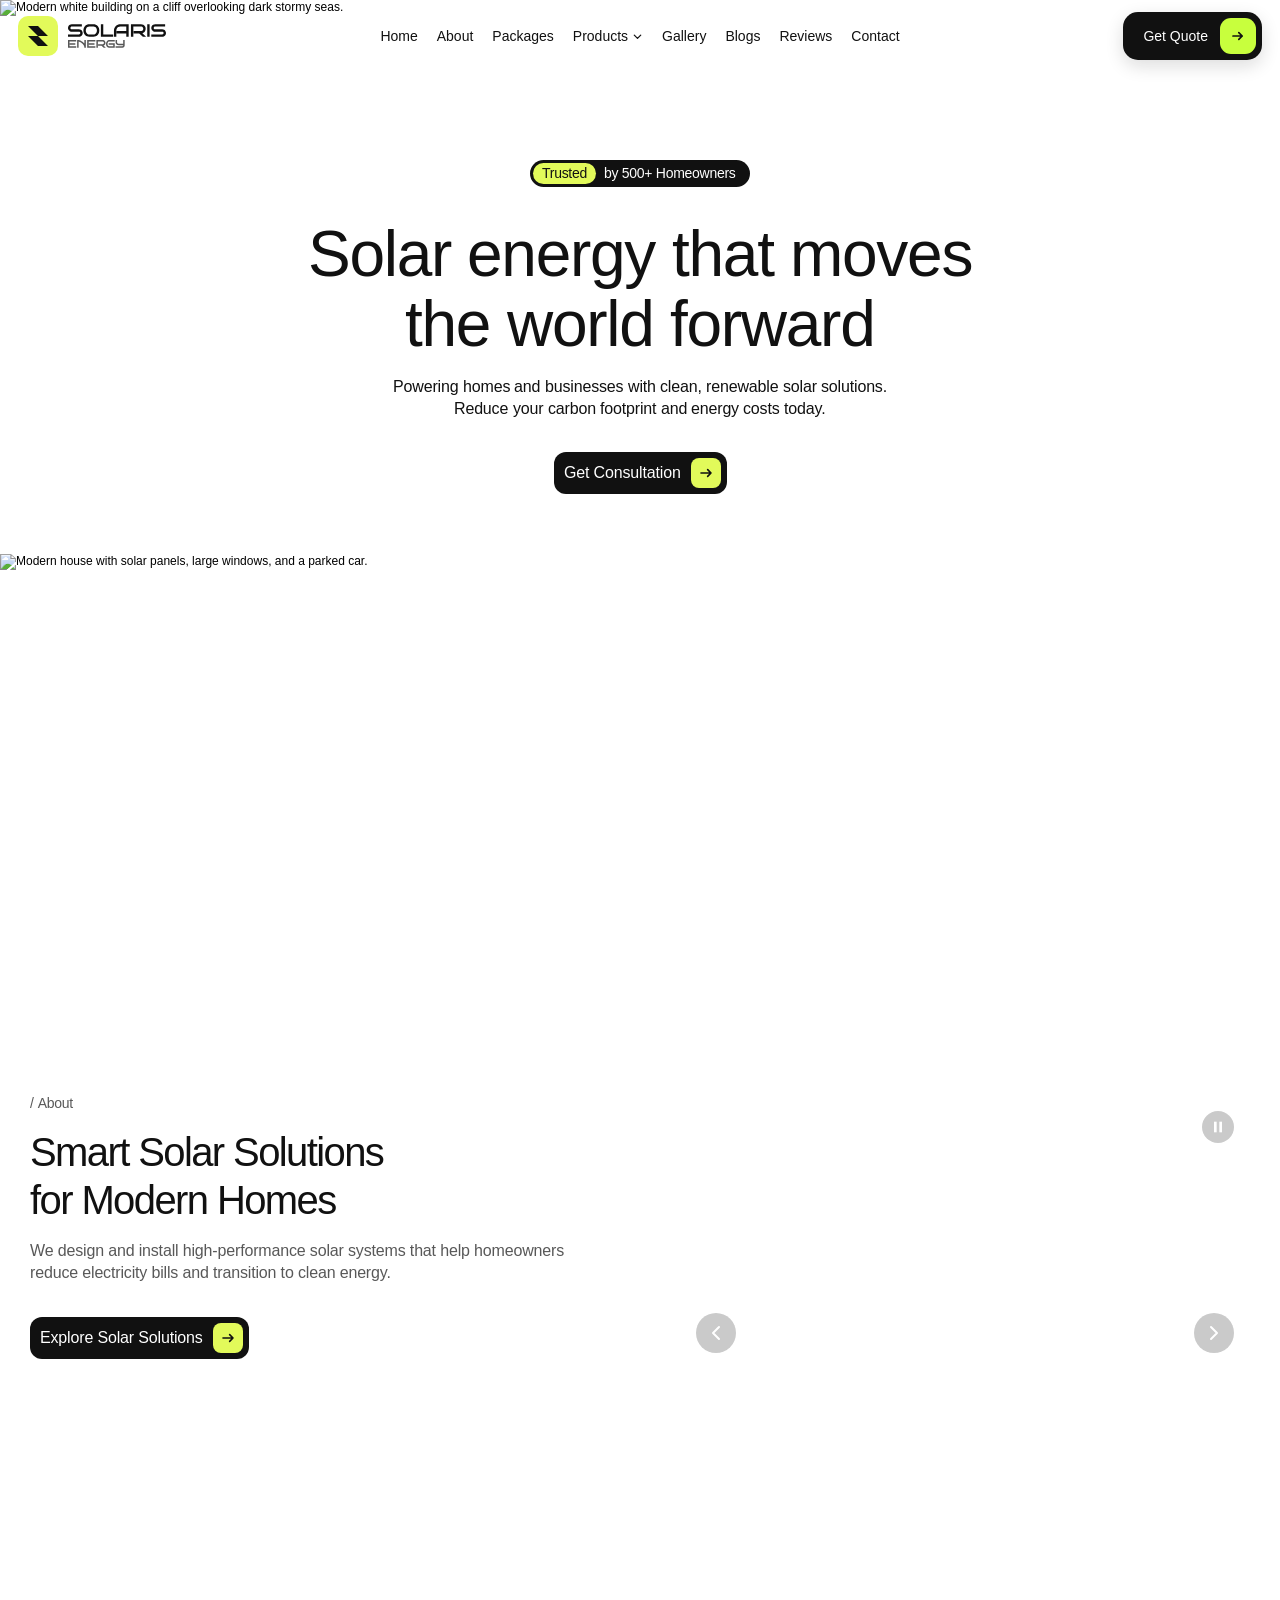
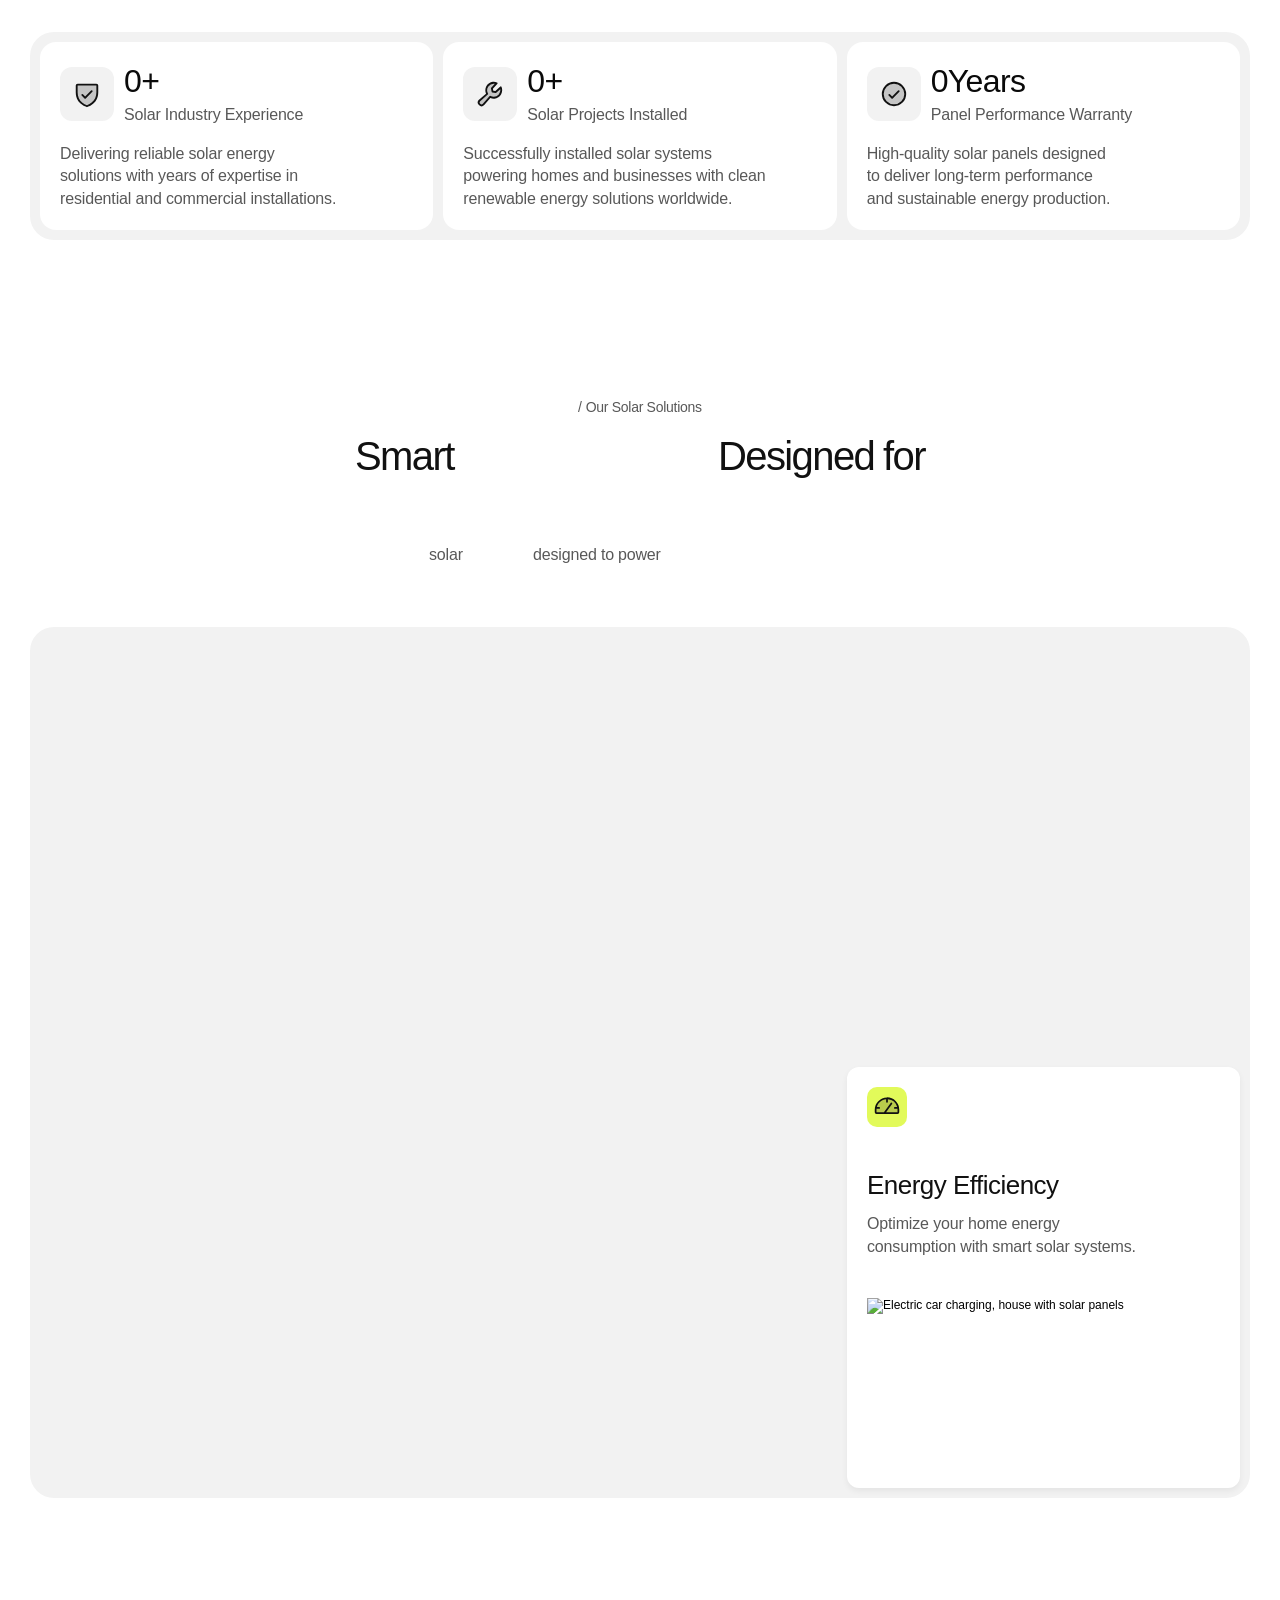
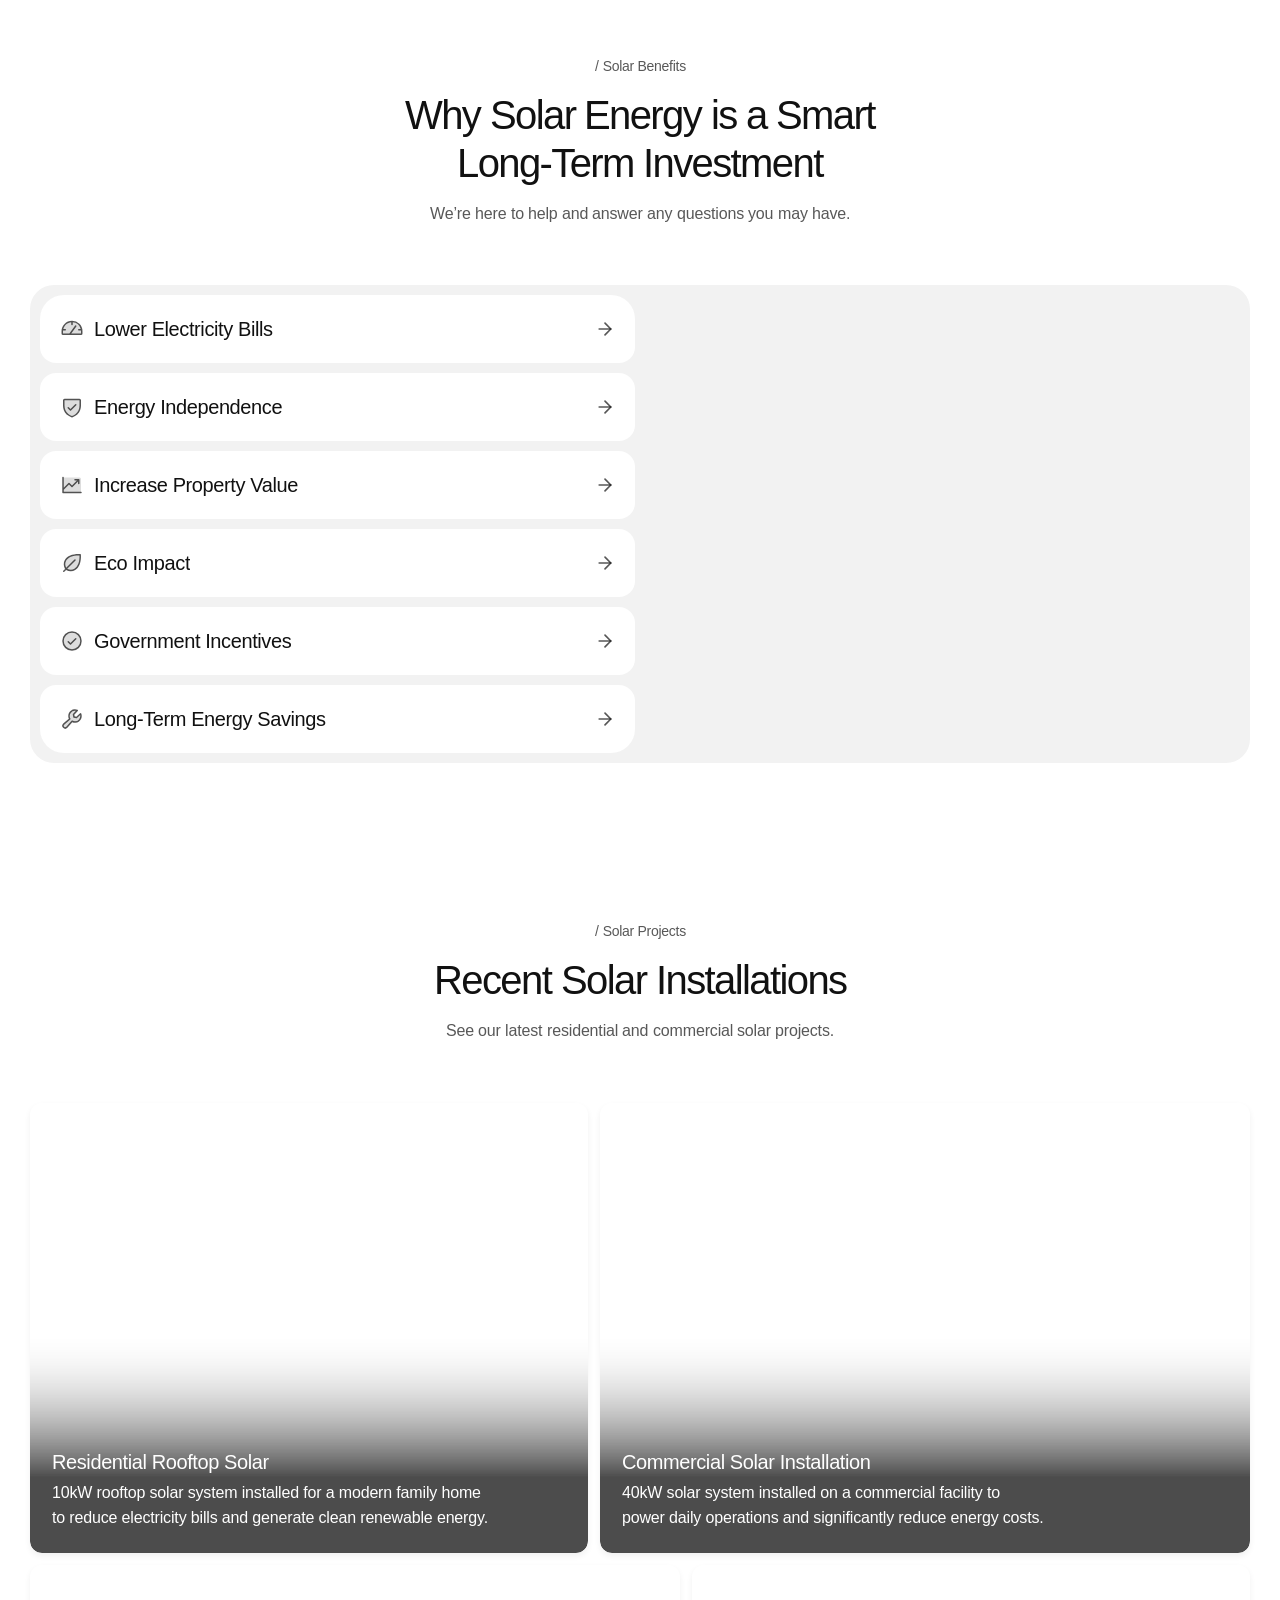
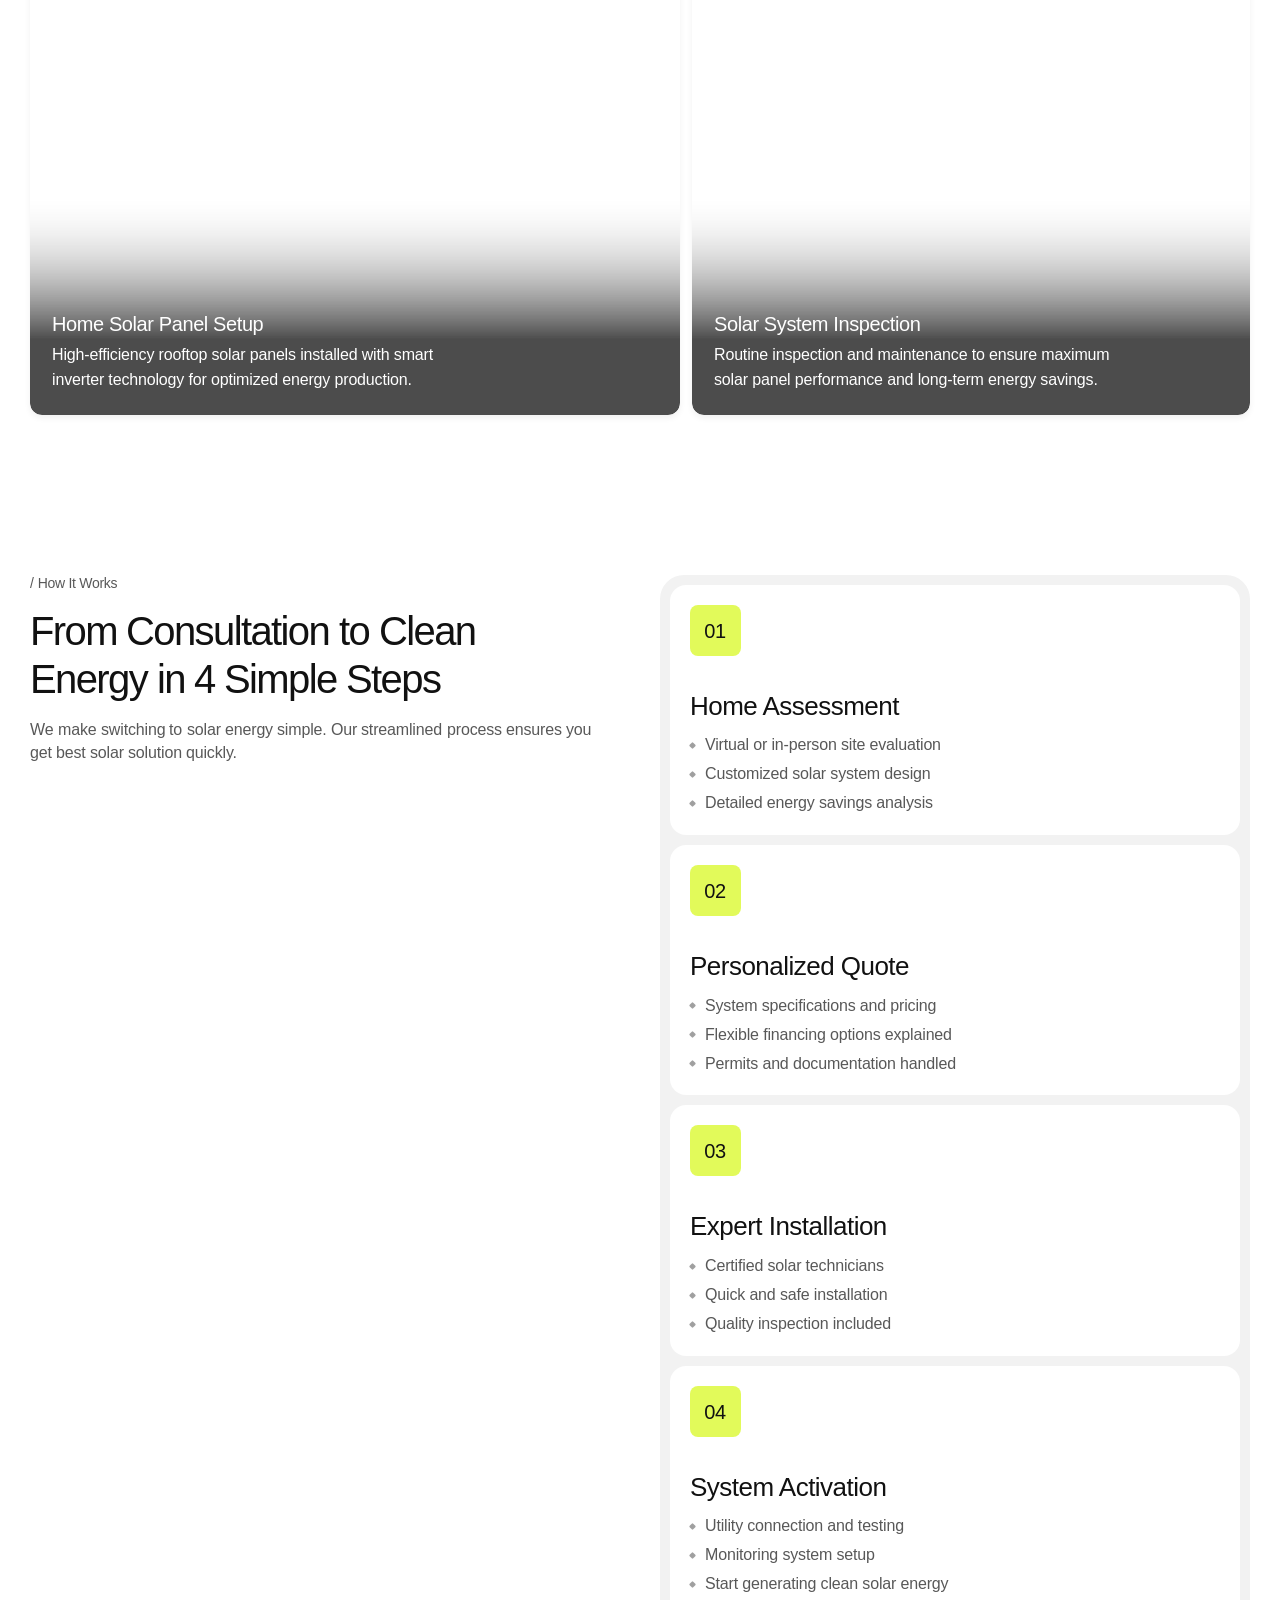
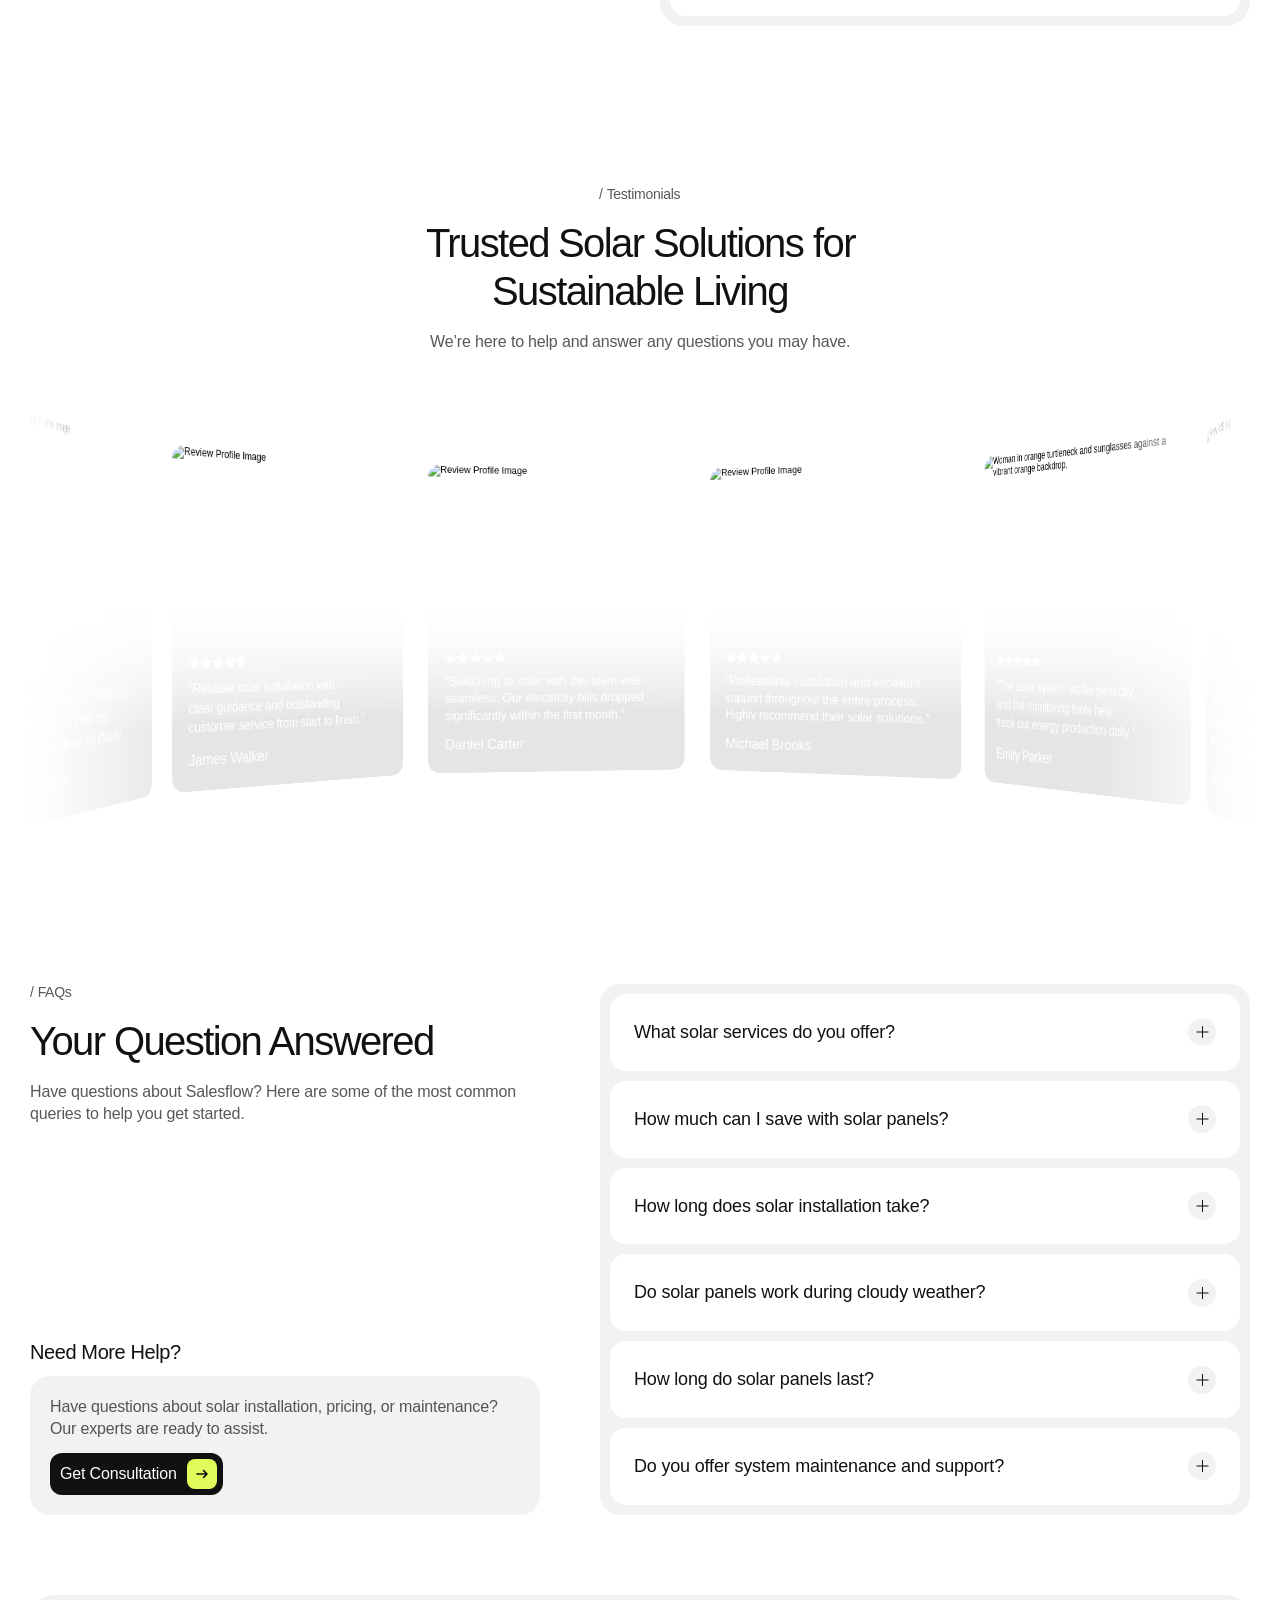
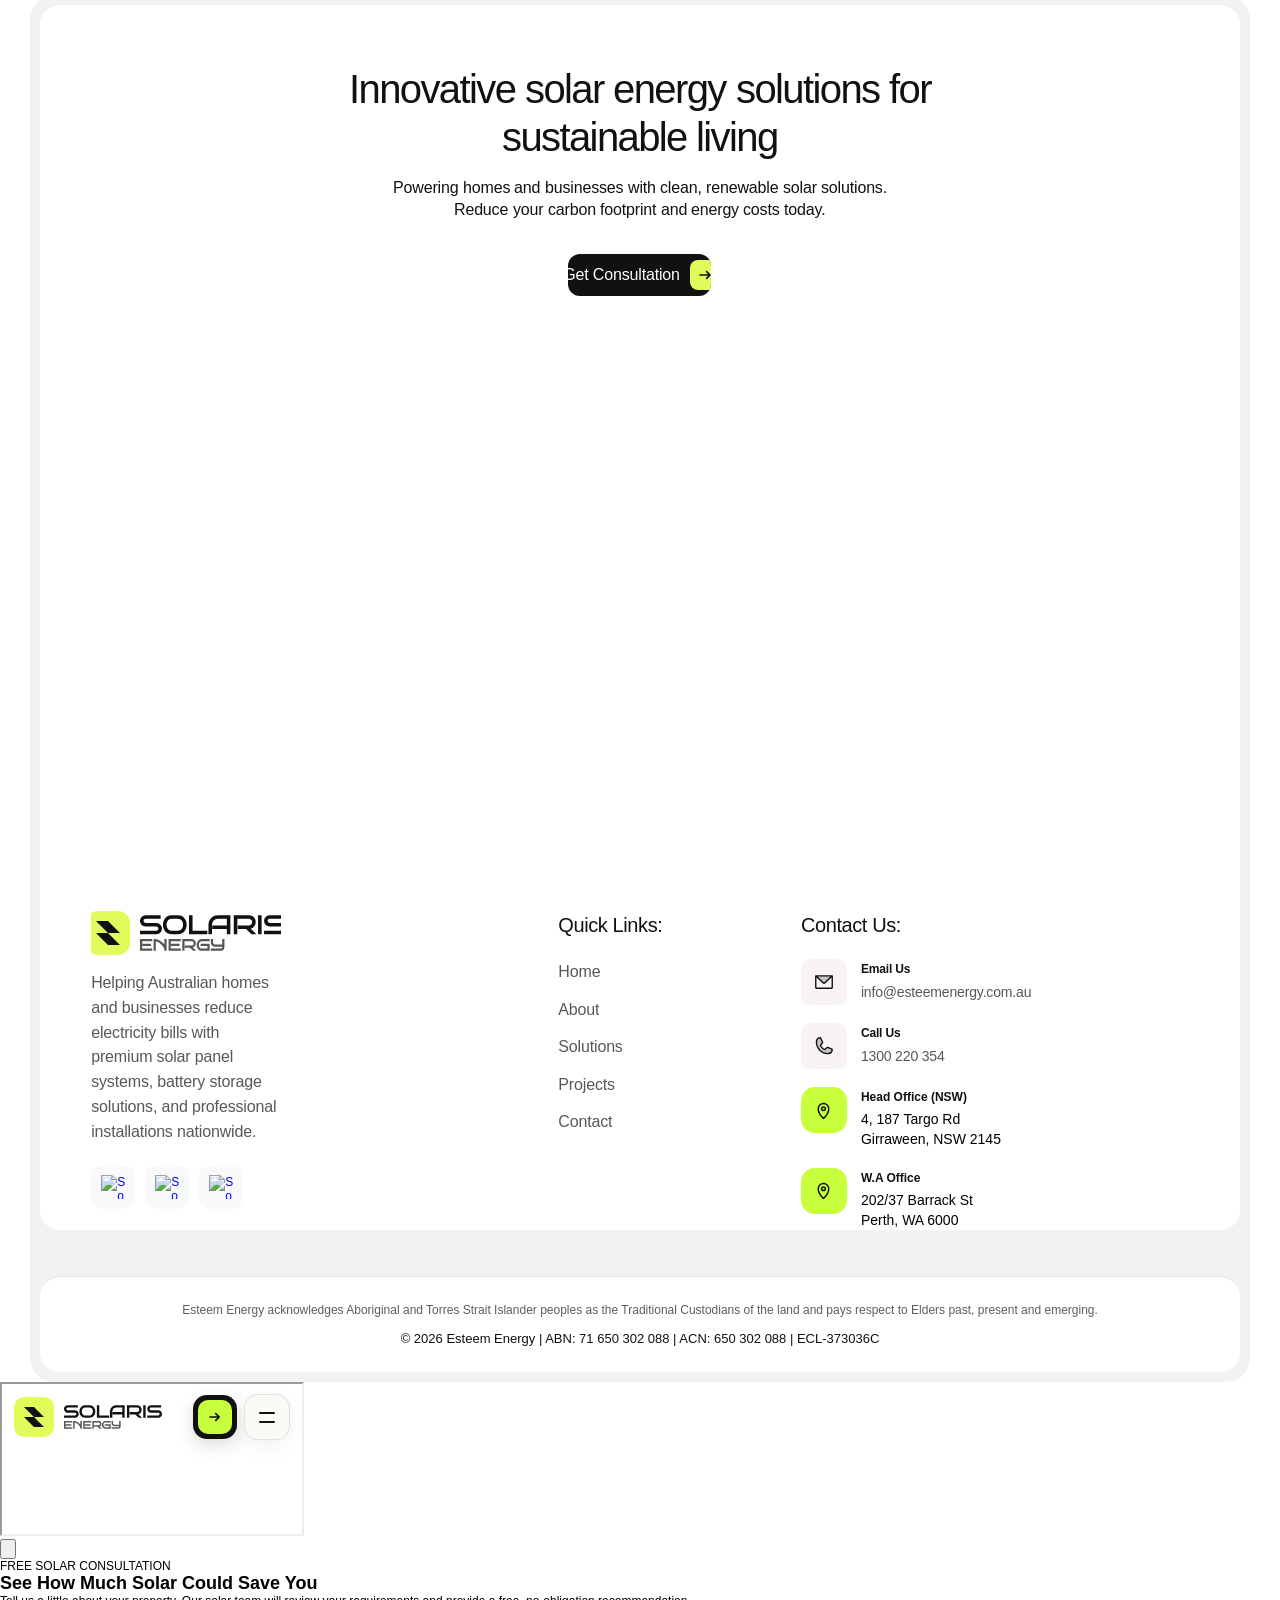
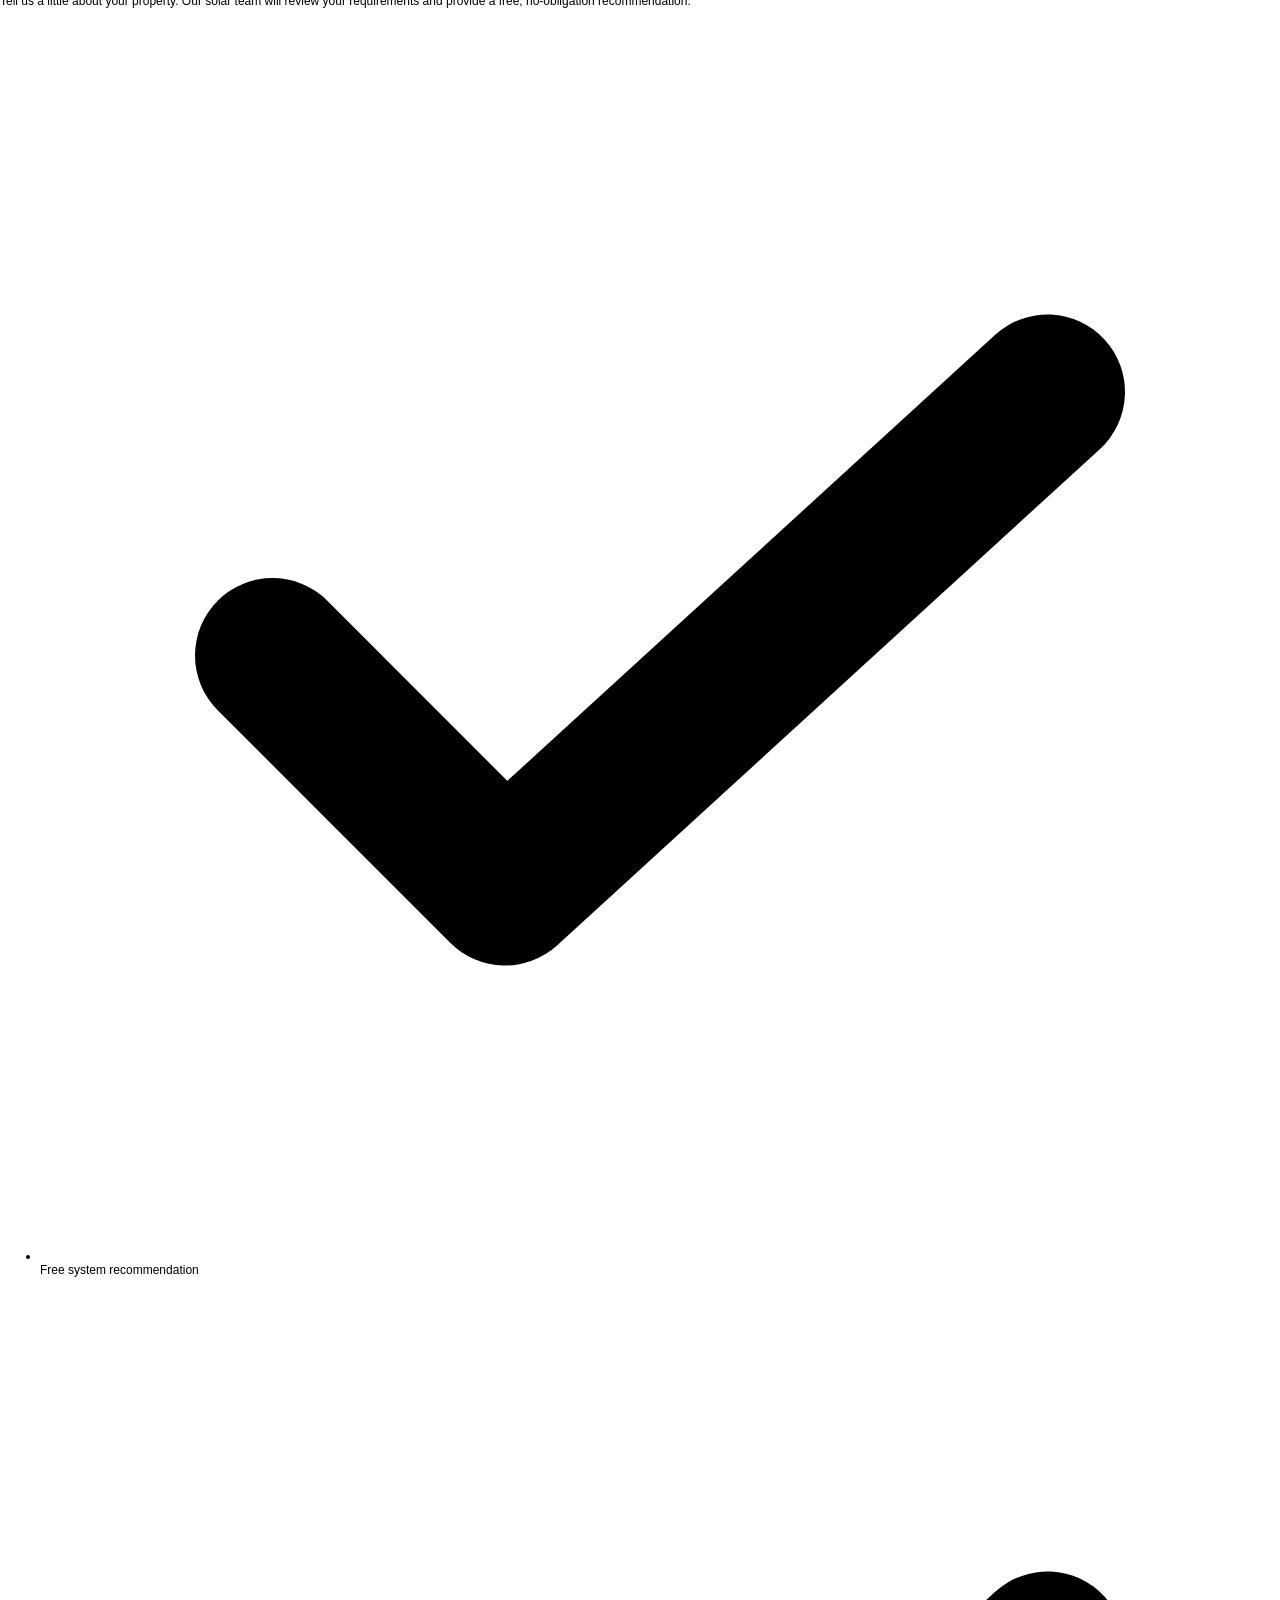
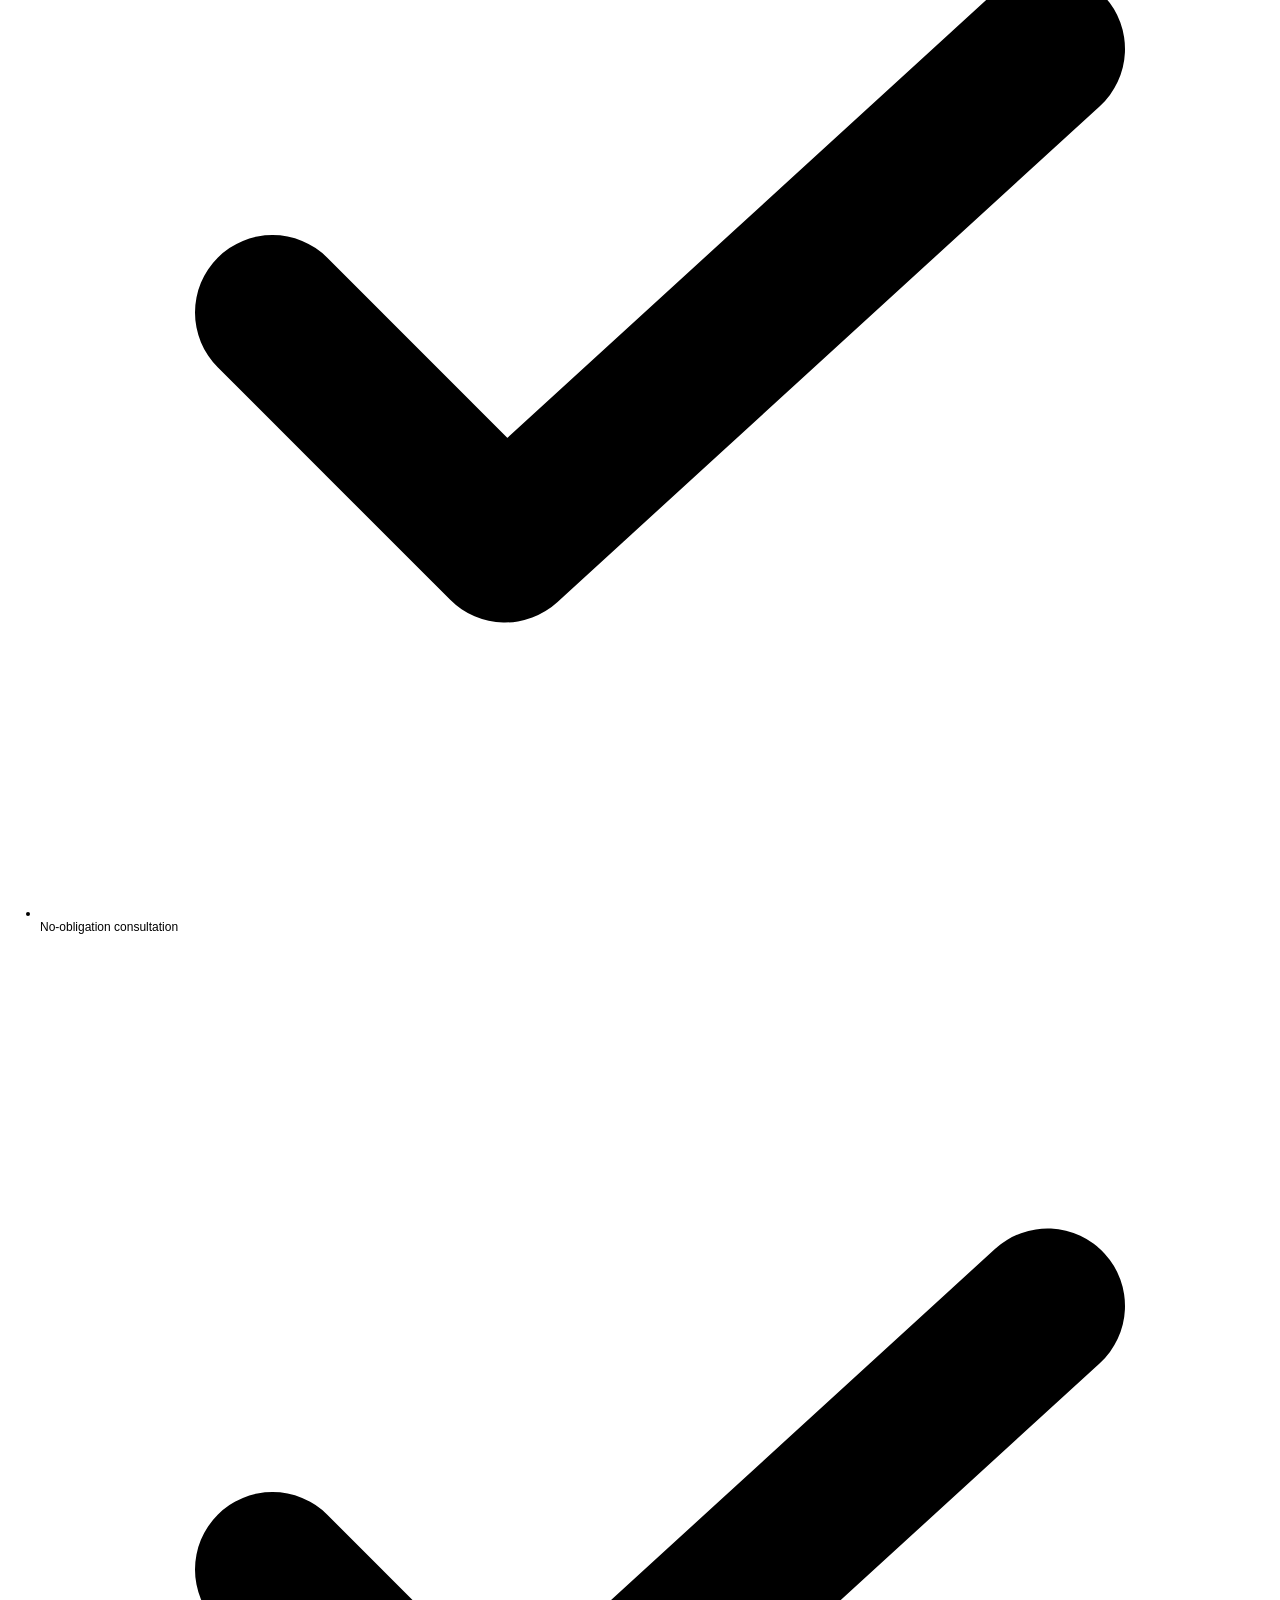
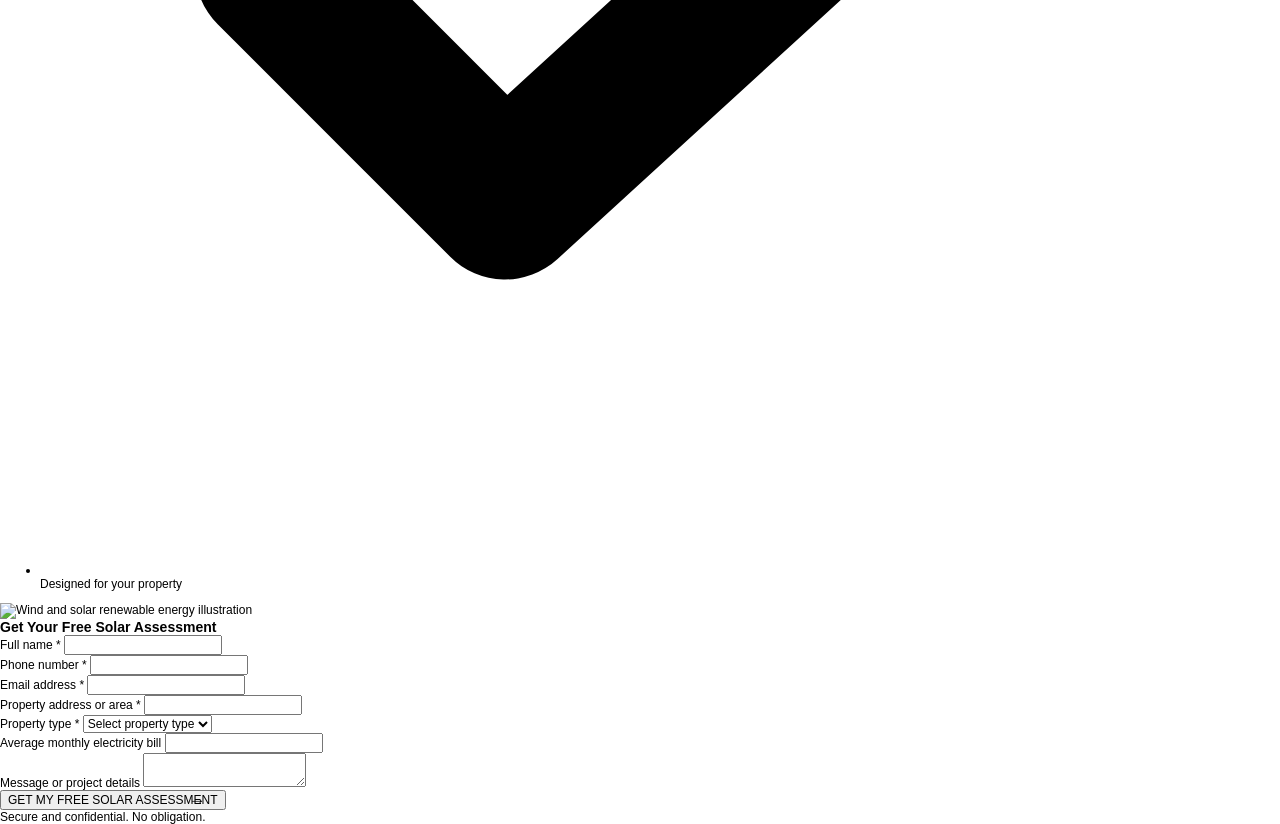
==== index.html @ 0a141a99 "Improve responsive header footer and CTA styles" ====
<!DOCTYPE html>
<!-- saved from url=(0038)https://solaris-energy.framer.website/ -->
<html lang="en" data-redirect-timezone="1" dir="ltr" class="lenis lenis-autoToggle" style=""><head><meta http-equiv="Content-Type" content="text/html; charset=UTF-8">
	
	
	
	<script>try{if(localStorage.get("__framer_force_showing_editorbar_since")){const n=document.createElement("link");n.rel = "modulepreload";n.href="https://framer.com/edit/init.mjs";document.head.appendChild(n)}}catch(e){}</script>
	<!-- Start of headStart -->
    
    <!-- End of headStart -->
	<meta name="viewport" content="width=device-width">
	<meta name="generator" content="Framer 27b79d7">
	<title>Solaris Energy - Smart Solar Solutions for Homes</title>
    <meta name="description" content="Power your home with clean solar energy. Solaris Energy provides efficient solar installation, smart monitoring, and long-term energy savings.">
    <meta name="framer-search-index" content="https://framerusercontent.com/sites/1wGLiqdHAIHLNS51d9J0lY/searchIndex-DKEvsbUwccrr.json">
    <meta name="framer-search-index-fallback" content="https://framerusercontent.com/sites/1wGLiqdHAIHLNS51d9J0lY/searchIndex-Cos8FxIQ3IKm.json">
    <link href="https://framerusercontent.com/images/dnB3SztiRDk16iA2qYzq8kPCSE.png" rel="icon" media="(prefers-color-scheme: light)">
    <link href="https://framerusercontent.com/images/dnB3SztiRDk16iA2qYzq8kPCSE.png" rel="icon" media="(prefers-color-scheme: dark)">
    <link rel="apple-touch-icon" href="https://framerusercontent.com/images/dnB3SztiRDk16iA2qYzq8kPCSE.png">
    <!-- Open Graph / Facebook -->
    <meta property="og:type" content="website">
    <meta property="og:title" content="Solaris Energy - Smart Solar Solutions for Homes">
    <meta property="og:description" content="Power your home with clean solar energy. Solaris Energy provides efficient solar installation, smart monitoring, and long-term energy savings.">
    <meta property="og:image" content="https://framerusercontent.com/images/jZYxDkLpjHZOD4AhpV7sb5mqKoU.png">
    <!-- Twitter -->
    <meta name="twitter:card" content="summary_large_image">
    <meta name="twitter:title" content="Solaris Energy - Smart Solar Solutions for Homes">
    <meta name="twitter:description" content="Power your home with clean solar energy. Solaris Energy provides efficient solar installation, smart monitoring, and long-term energy savings.">
    <meta name="twitter:image" content="https://framerusercontent.com/images/jZYxDkLpjHZOD4AhpV7sb5mqKoU.png">
	
	<style data-framer-font-css="">@font-face { font-family: "Geist"; src: url("https://fonts.gstatic.com/s/geist/v4/gyBhhwUxId8gMGYQMKR3pzfaWI_RruM4mJPby1QNtA.woff2"); font-display: swap; font-style: normal; font-weight: 500 }
@font-face { font-family: "Geist"; src: url("https://fonts.gstatic.com/s/geist/v4/gyBhhwUxId8gMGYQMKR3pzfaWI_Re-Q4mJPby1QNtA.woff2"); font-display: swap; font-style: normal; font-weight: 700 }
@font-face { font-family: "Instrument Sans"; src: url("https://fonts.gstatic.com/s/instrumentsans/v4/pximypc9vsFDm051Uf6KVwgkfoSxQ0GsQv8ToedPibnr-yp2JGEJOH9npSTF-QfwmS0v3_7Y.woff2"); font-display: swap; font-style: normal; font-weight: 400 }
@font-face { font-family: "Instrument Sans"; src: url("https://fonts.gstatic.com/s/instrumentsans/v4/pximypc9vsFDm051Uf6KVwgkfoSxQ0GsQv8ToedPibnr-yp2JGEJOH9npSQi_gfwmS0v3_7Y.woff2"); font-display: swap; font-style: normal; font-weight: 700 }
@font-face { font-family: "Instrument Sans"; src: url("https://fonts.gstatic.com/s/instrumentsans/v4/pxigypc9vsFDm051Uf6KVwgkfoSbSnNPooZAN0lInHGpCWNE27lgU-XJojENugixkywN2u7YUwU.woff2"); font-display: swap; font-style: italic; font-weight: 700 }
@font-face { font-family: "Instrument Sans"; src: url("https://fonts.gstatic.com/s/instrumentsans/v4/pxigypc9vsFDm051Uf6KVwgkfoSbSnNPooZAN0lInHGpCWNE27lgU-XJojENuu-2kywN2u7YUwU.woff2"); font-display: swap; font-style: italic; font-weight: 400 }
@font-face { font-family: "Host Grotesk"; src: url("https://fonts.gstatic.com/s/hostgrotesk/v5/co3UmWBnlCJ3U42vbbfdwMjzqHAXOdFzqU5PuefOzhOp-j94InI.woff2"); font-display: swap; font-style: normal; font-weight: 400 }
@font-face { font-family: "Host Grotesk"; src: url("https://fonts.gstatic.com/s/hostgrotesk/v5/co3UmWBnlCJ3U42vbbfdwMjzqHAXOdFzqU5PuQDJzhOp-j94InI.woff2"); font-display: swap; font-style: normal; font-weight: 700 }
@font-face { font-family: "Host Grotesk"; src: url("https://fonts.gstatic.com/s/hostgrotesk/v5/co3SmWBnlCJ3U42vbbfdwMjZoULo4bgYM-BIrC-NwVKj-x19MnL2jg.woff2"); font-display: swap; font-style: italic; font-weight: 700 }
@font-face { font-family: "Host Grotesk"; src: url("https://fonts.gstatic.com/s/hostgrotesk/v5/co3SmWBnlCJ3U42vbbfdwMjZoULo4bgYM-BIrC-NJlWj-x19MnL2jg.woff2"); font-display: swap; font-style: italic; font-weight: 400 }
@font-face { font-family: "Instrument Sans"; src: url("https://fonts.gstatic.com/s/instrumentsans/v4/pximypc9vsFDm051Uf6KVwgkfoSxQ0GsQv8ToedPibnr-yp2JGEJOH9npST3-QfwmS0v3_7Y.woff2"); font-display: swap; font-style: normal; font-weight: 500 }
@font-face { font-family: "Instrument Sans"; src: url("https://fonts.gstatic.com/s/instrumentsans/v4/pxigypc9vsFDm051Uf6KVwgkfoSbSnNPooZAN0lInHGpCWNE27lgU-XJojENut22kywN2u7YUwU.woff2"); font-display: swap; font-style: italic; font-weight: 500 }
@font-face { font-family: "Host Grotesk"; src: url("https://fonts.gstatic.com/s/hostgrotesk/v5/co3UmWBnlCJ3U42vbbfdwMjzqHAXOdFzqU5PudXOzhOp-j94InI.woff2"); font-display: swap; font-style: normal; font-weight: 500 }
@font-face { font-family: "Host Grotesk"; src: url("https://fonts.gstatic.com/s/hostgrotesk/v5/co3SmWBnlCJ3U42vbbfdwMjZoULo4bgYM-BIrC-NFFWj-x19MnL2jg.woff2"); font-display: swap; font-style: italic; font-weight: 500 }
@font-face { font-family: "Inter"; src: url("https://framerusercontent.com/assets/5vvr9Vy74if2I6bQbJvbw7SY1pQ.woff2"); font-display: swap; font-style: normal; font-weight: 400; unicode-range: U+0460-052F, U+1C80-1C88, U+20B4, U+2DE0-2DFF, U+A640-A69F, U+FE2E-FE2F }
@font-face { font-family: "Inter"; src: url("https://framerusercontent.com/assets/EOr0mi4hNtlgWNn9if640EZzXCo.woff2"); font-display: swap; font-style: normal; font-weight: 400; unicode-range: U+0301, U+0400-045F, U+0490-0491, U+04B0-04B1, U+2116 }
@font-face { font-family: "Inter"; src: url("https://framerusercontent.com/assets/Y9k9QrlZAqio88Klkmbd8VoMQc.woff2"); font-display: swap; font-style: normal; font-weight: 400; unicode-range: U+1F00-1FFF }
@font-face { font-family: "Inter"; src: url("https://framerusercontent.com/assets/OYrD2tBIBPvoJXiIHnLoOXnY9M.woff2"); font-display: swap; font-style: normal; font-weight: 400; unicode-range: U+0370-03FF }
@font-face { font-family: "Inter"; src: url("https://framerusercontent.com/assets/JeYwfuaPfZHQhEG8U5gtPDZ7WQ.woff2"); font-display: swap; font-style: normal; font-weight: 400; unicode-range: U+0100-024F, U+0259, U+1E00-1EFF, U+2020, U+20A0-20AB, U+20AD-20CF, U+2113, U+2C60-2C7F, U+A720-A7FF }
@font-face { font-family: "Inter"; src: url("https://framerusercontent.com/assets/GrgcKwrN6d3Uz8EwcLHZxwEfC4.woff2"); font-display: swap; font-style: normal; font-weight: 400; unicode-range: U+0000-00FF, U+0131, U+0152-0153, U+02BB-02BC, U+02C6, U+02DA, U+02DC, U+2000-206F, U+2070, U+2074-207E, U+2080-208E, U+20AC, U+2122, U+2191, U+2193, U+2212, U+2215, U+FEFF, U+FFFD }
@font-face { font-family: "Inter"; src: url("https://framerusercontent.com/assets/b6Y37FthZeALduNqHicBT6FutY.woff2"); font-display: swap; font-style: normal; font-weight: 400; unicode-range: U+0102-0103, U+0110-0111, U+0128-0129, U+0168-0169, U+01A0-01A1, U+01AF-01B0, U+1EA0-1EF9, U+20AB }
@font-face { font-family: "Inter"; src: url("https://framerusercontent.com/assets/5A3Ce6C9YYmCjpQx9M4inSaKU.woff2"); font-display: swap; font-style: normal; font-weight: 500; unicode-range: U+0460-052F, U+1C80-1C88, U+20B4, U+2DE0-2DFF, U+A640-A69F, U+FE2E-FE2F }
@font-face { font-family: "Inter"; src: url("https://framerusercontent.com/assets/Qx95Xyt0Ka3SGhinnbXIGpEIyP4.woff2"); font-display: swap; font-style: normal; font-weight: 500; unicode-range: U+0301, U+0400-045F, U+0490-0491, U+04B0-04B1, U+2116 }
@font-face { font-family: "Inter"; src: url("https://framerusercontent.com/assets/6mJuEAguuIuMog10gGvH5d3cl8.woff2"); font-display: swap; font-style: normal; font-weight: 500; unicode-range: U+1F00-1FFF }
@font-face { font-family: "Inter"; src: url("https://framerusercontent.com/assets/xYYWaj7wCU5zSQH0eXvSaS19wo.woff2"); font-display: swap; font-style: normal; font-weight: 500; unicode-range: U+0370-03FF }
@font-face { font-family: "Inter"; src: url("https://framerusercontent.com/assets/otTaNuNpVK4RbdlT7zDDdKvQBA.woff2"); font-display: swap; font-style: normal; font-weight: 500; unicode-range: U+0100-024F, U+0259, U+1E00-1EFF, U+2020, U+20A0-20AB, U+20AD-20CF, U+2113, U+2C60-2C7F, U+A720-A7FF }
@font-face { font-family: "Inter"; src: url("https://framerusercontent.com/assets/UjlFhCnUjxhNfep4oYBPqnEssyo.woff2"); font-display: swap; font-style: normal; font-weight: 500; unicode-range: U+0000-00FF, U+0131, U+0152-0153, U+02BB-02BC, U+02C6, U+02DA, U+02DC, U+2000-206F, U+2070, U+2074-207E, U+2080-208E, U+20AC, U+2122, U+2191, U+2193, U+2212, U+2215, U+FEFF, U+FFFD }
@font-face { font-family: "Inter"; src: url("https://framerusercontent.com/assets/DolVirEGb34pEXEp8t8FQBSK4.woff2"); font-display: swap; font-style: normal; font-weight: 500; unicode-range: U+0102-0103, U+0110-0111, U+0128-0129, U+0168-0169, U+01A0-01A1, U+01AF-01B0, U+1EA0-1EF9, U+20AB }
@font-face { font-family: "Inter"; src: url("https://framerusercontent.com/assets/mkY5Sgyq51ik0AMrSBwhm9DJg.woff2"); font-style: normal; font-weight: 900; unicode-range: U+0460-052F, U+1C80-1C88, U+20B4, U+2DE0-2DFF, U+A640-A69F, U+FE2E-FE2F }
@font-face { font-family: "Inter"; src: url("https://framerusercontent.com/assets/X5hj6qzcHUYv7h1390c8Rhm6550.woff2"); font-style: normal; font-weight: 900; unicode-range: U+0301, U+0400-045F, U+0490-0491, U+04B0-04B1, U+2116 }
@font-face { font-family: "Inter"; src: url("https://framerusercontent.com/assets/gQhNpS3tN86g8RcVKYUUaKt2oMQ.woff2"); font-style: normal; font-weight: 900; unicode-range: U+1F00-1FFF }
@font-face { font-family: "Inter"; src: url("https://framerusercontent.com/assets/cugnVhSraaRyANCaUtI5FV17wk.woff2"); font-style: normal; font-weight: 900; unicode-range: U+0370-03FF }
@font-face { font-family: "Inter"; src: url("https://framerusercontent.com/assets/5HcVoGak8k5agFJSaKa4floXVu0.woff2"); font-style: normal; font-weight: 900; unicode-range: U+0100-024F, U+0259, U+1E00-1EFF, U+2020, U+20A0-20AB, U+20AD-20CF, U+2113, U+2C60-2C7F, U+A720-A7FF }
@font-face { font-family: "Inter"; src: url("https://framerusercontent.com/assets/rZ5DdENNqIdFTIyQQiP5isO7M.woff2"); font-style: normal; font-weight: 900; unicode-range: U+0000-00FF, U+0131, U+0152-0153, U+02BB-02BC, U+02C6, U+02DA, U+02DC, U+2000-206F, U+2070, U+2074-207E, U+2080-208E, U+20AC, U+2122, U+2191, U+2193, U+2212, U+2215, U+FEFF, U+FFFD }
@font-face { font-family: "Inter"; src: url("https://framerusercontent.com/assets/P2Bw01CtL0b9wqygO0sSVogWbo.woff2"); font-style: normal; font-weight: 900; unicode-range: U+0102-0103, U+0110-0111, U+0128-0129, U+0168-0169, U+01A0-01A1, U+01AF-01B0, U+1EA0-1EF9, U+20AB }
@font-face { font-family: "Inter"; src: url("https://framerusercontent.com/assets/05KsVHGDmqXSBXM4yRZ65P8i0s.woff2"); font-style: italic; font-weight: 900; unicode-range: U+0460-052F, U+1C80-1C88, U+20B4, U+2DE0-2DFF, U+A640-A69F, U+FE2E-FE2F }
@font-face { font-family: "Inter"; src: url("https://framerusercontent.com/assets/ky8ovPukK4dJ1Pxq74qGhOqCYI.woff2"); font-style: italic; font-weight: 900; unicode-range: U+0301, U+0400-045F, U+0490-0491, U+04B0-04B1, U+2116 }
@font-face { font-family: "Inter"; src: url("https://framerusercontent.com/assets/vvNSqIj42qeQ2bvCRBIWKHscrc.woff2"); font-style: italic; font-weight: 900; unicode-range: U+1F00-1FFF }
@font-face { font-family: "Inter"; src: url("https://framerusercontent.com/assets/3ZmXbBKToJifDV9gwcifVd1tEY.woff2"); font-style: italic; font-weight: 900; unicode-range: U+0370-03FF }
@font-face { font-family: "Inter"; src: url("https://framerusercontent.com/assets/FNfhX3dt4ChuLJq2PwdlxHO7PU.woff2"); font-style: italic; font-weight: 900; unicode-range: U+0100-024F, U+0259, U+1E00-1EFF, U+2020, U+20A0-20AB, U+20AD-20CF, U+2113, U+2C60-2C7F, U+A720-A7FF }
@font-face { font-family: "Inter"; src: url("https://framerusercontent.com/assets/gcnfba68tfm7qAyrWRCf9r34jg.woff2"); font-style: italic; font-weight: 900; unicode-range: U+0000-00FF, U+0131, U+0152-0153, U+02BB-02BC, U+02C6, U+02DA, U+02DC, U+2000-206F, U+2070, U+2074-207E, U+2080-208E, U+20AC, U+2122, U+2191, U+2193, U+2212, U+2215, U+FEFF, U+FFFD }
@font-face { font-family: "Inter"; src: url("https://framerusercontent.com/assets/efTfQcBJ53kM2pB1hezSZ3RDUFs.woff2"); font-style: italic; font-weight: 900; unicode-range: U+0102-0103, U+0110-0111, U+0128-0129, U+0168-0169, U+01A0-01A1, U+01AF-01B0, U+1EA0-1EF9, U+20AB }
@font-face { font-family: "Inter"; src: url("https://framerusercontent.com/assets/H89BbHkbHDzlxZzxi8uPzTsp90.woff2"); font-display: swap; font-style: italic; font-weight: 700; unicode-range: U+0460-052F, U+1C80-1C88, U+20B4, U+2DE0-2DFF, U+A640-A69F, U+FE2E-FE2F }
@font-face { font-family: "Inter"; src: url("https://framerusercontent.com/assets/u6gJwDuwB143kpNK1T1MDKDWkMc.woff2"); font-display: swap; font-style: italic; font-weight: 700; unicode-range: U+0301, U+0400-045F, U+0490-0491, U+04B0-04B1, U+2116 }
@font-face { font-family: "Inter"; src: url("https://framerusercontent.com/assets/43sJ6MfOPh1LCJt46OvyDuSbA6o.woff2"); font-display: swap; font-style: italic; font-weight: 700; unicode-range: U+1F00-1FFF }
@font-face { font-family: "Inter"; src: url("https://framerusercontent.com/assets/wccHG0r4gBDAIRhfHiOlq6oEkqw.woff2"); font-display: swap; font-style: italic; font-weight: 700; unicode-range: U+0370-03FF }
@font-face { font-family: "Inter"; src: url("https://framerusercontent.com/assets/WZ367JPwf9bRW6LdTHN8rXgSjw.woff2"); font-display: swap; font-style: italic; font-weight: 700; unicode-range: U+0100-024F, U+0259, U+1E00-1EFF, U+2020, U+20A0-20AB, U+20AD-20CF, U+2113, U+2C60-2C7F, U+A720-A7FF }
@font-face { font-family: "Inter"; src: url("https://framerusercontent.com/assets/ia3uin3hQWqDrVloC1zEtYHWw.woff2"); font-display: swap; font-style: italic; font-weight: 700; unicode-range: U+0000-00FF, U+0131, U+0152-0153, U+02BB-02BC, U+02C6, U+02DA, U+02DC, U+2000-206F, U+2070, U+2074-207E, U+2080-208E, U+20AC, U+2122, U+2191, U+2193, U+2212, U+2215, U+FEFF, U+FFFD }
@font-face { font-family: "Inter"; src: url("https://framerusercontent.com/assets/2A4Xx7CngadFGlVV4xrO06OBHY.woff2"); font-display: swap; font-style: italic; font-weight: 700; unicode-range: U+0102-0103, U+0110-0111, U+0128-0129, U+0168-0169, U+01A0-01A1, U+01AF-01B0, U+1EA0-1EF9, U+20AB }
@font-face { font-family: "Geist Placeholder"; src: local("Arial"); ascent-override: 94.47%; descent-override: 27.73%; line-gap-override: 0.00%; size-adjust: 106.39% }
@font-face { font-family: "Instrument Sans Placeholder"; src: local("Arial"); ascent-override: 93.97%; descent-override: 24.22%; line-gap-override: 0.00%; size-adjust: 103.22% }
@font-face { font-family: "Host Grotesk Placeholder"; src: local("Arial"); ascent-override: 95.95%; descent-override: 29.78%; line-gap-override: 0.00%; size-adjust: 105.78% }
@font-face { font-family: "Inter Placeholder"; src: local("Arial"); ascent-override: 89.79%; descent-override: 22.36%; line-gap-override: 0.00%; size-adjust: 107.89% }</style>
	<link href="https://fonts.gstatic.com/" rel="preconnect" crossorigin="">
	<meta name="robots" content="max-image-preview:large"><link rel="canonical" href="./"><meta property="og:url" content="https://solaris-energy.framer.website/"><style data-framer-css-ssr-minified="" data-framer-components="framer-lib-cursors-host framer-yFX2h PropertyOverrides framer-Pzvvg framer-MQA7e framer-lib-combinedCSSRules framer-HUQfU framer-WMYoJ framer-QYMJl framer-WiXf4 framer-ZDQHO framer-09DGE framer-gxXnC framer-PaQi9 framer-mKEzU framer-SYorz framer-jhno7 framer-7CdDD framer-ANTah framer-ybsfO framer-ev7Cm framer-YnhV6 framer-slideshow-component framer-SqIAO framer-3KJtR framer-UEkM5 framer-DU3ku">html,body,#main{box-sizing:border-box;margin:0;padding:0}:root{-webkit-font-smoothing:antialiased;-moz-osx-font-smoothing:grayscale}*{box-sizing:border-box;-webkit-font-smoothing:inherit}h1,h2,h3,h4,h5,h6,p,figure{margin:0}body,input,textarea,select,button{font-family:sans-serif;font-size:12px}body{--token-cecf886f-35d1-4207-a045-acf7164ed7a9:#fff;--token-7a4abf4f-f022-4317-96d1-4d64f8c7d124:#111111b3;--token-c0720168-1e12-45f8-8c7d-25768cd24fa0:#111;--token-0e6acd2c-5e45-49bf-b389-5867ae26ee9e:#1116;--token-15d833e3-f4d9-4ee2-8e53-d70dcb341a0a:#e2fa5a;--token-9f66b2f3-1c22-4180-8d4d-ccbc037786e7:#f2f2f2;--token-6c42b447-86f0-4e17-8a28-8fb1077bb297:#1111111a;--token-2763ba69-37f4-466b-a886-944c5c11478c:#fff6}@supports (z-index:calc(infinity)){#__framer-badge-container{--infinity:infinity}}#__framer-badge-container{pointer-events:none;width:100%;z-index:calc(var(--infinity,2147480000));justify-content:flex-end;padding:20px;display:flex;position:fixed;bottom:0}@supports (background:-webkit-named-image(i)) and (not (grid-template-rows:subgrid)){body{--framer-will-change-override:transform}}@supports (background:-webkit-named-image(i)) and (not (position-area:top right)){body{--framer-will-change-filter-override:filter}}[data-framer-component-type=Text] div div span,[data-framer-component-type=Text] a div span,[data-framer-component-type=Text] span span span,[data-framer-component-type=Text] p span span,[data-framer-component-type=Text] h1 span span,[data-framer-component-type=Text] h2 span span,[data-framer-component-type=Text] h3 span span,[data-framer-component-type=Text] h4 span span,[data-framer-component-type=Text] h5 span span,[data-framer-component-type=Text] h6 span span,[data-framer-component-type=Text] a{font-family:var(--font-family);font-style:var(--font-style);font-weight:min(calc(var(--framer-font-weight-increase,0) + var(--font-weight,400)),900);color:var(--text-color);letter-spacing:var(--letter-spacing);font-size:var(--font-size);text-transform:var(--text-transform);--text-decoration:var(--framer-text-decoration-style,solid)var(--framer-text-decoration,none)var(--framer-text-decoration-color,currentcolor)var(--framer-text-decoration-thickness,auto);--text-decoration-skip-ink:var(--framer-text-decoration-skip-ink);--text-underline-offset:var(--framer-text-decoration-offset);line-height:var(--line-height);--font-family:var(--framer-font-family);--font-style:var(--framer-font-style);--font-weight:var(--framer-font-weight);--text-color:var(--framer-text-color);--letter-spacing:var(--framer-letter-spacing);--font-size:var(--framer-font-size);--text-transform:var(--framer-text-transform);--line-height:var(--framer-line-height)}@supports not (color:color(display-p3 1 1 1)){p.framer-text,div.framer-text,h1.framer-text,h2.framer-text,h3.framer-text,h4.framer-text,h5.framer-text,h6.framer-text,li.framer-text,ol.framer-text,ul.framer-text,span.framer-text:not([data-text-fill]){color:var(--framer-blockquote-text-color-rgb,var(--framer-blockquote-text-color,var(--framer-text-color-rgb,var(--framer-text-color,#000))));-webkit-text-stroke-color:var(--framer-text-stroke-color-rgb,var(--framer-text-stroke-color,initial))}mark.framer-text{background-color:var(--framer-blockquote-text-background-color-rgb,var(--framer-blockquote-text-background-color,var(--framer-text-background-color-rgb,var(--framer-text-background-color,initial))))}}@supports not (color:color(display-p3 1 1 1)){code.framer-text,code.framer-text span.framer-text:not([data-text-fill]){color:var(--framer-blockquote-text-color-rgb,var(--framer-blockquote-text-color,var(--framer-code-text-color-rgb,var(--framer-code-text-color,var(--framer-text-color-rgb,var(--framer-text-color,#000))))))}}@supports not (color:color(display-p3 1 1 1)){a.framer-text,span.framer-text[data-nested-link]{color:var(--framer-blockquote-text-color-rgb,var(--framer-blockquote-text-color,var(--framer-link-text-color-rgb,var(--framer-link-text-color,var(--framer-text-color-rgb,var(--framer-text-color,#000))))));background-color:var(--framer-link-text-background-color-rgb,var(--framer-link-text-background-color,initial));-webkit-text-decoration-color:var(--framer-link-text-decoration-color-rgb,var(--framer-link-text-decoration-color,var(--framer-text-decoration-color-rgb,var(--framer-text-decoration-color,currentcolor))));text-decoration-color:var(--framer-link-text-decoration-color-rgb,var(--framer-link-text-decoration-color,var(--framer-text-decoration-color-rgb,var(--framer-text-decoration-color,currentcolor))))}}@supports not (color:color(display-p3 1 1 1)){code.framer-text a.framer-text,code.framer-text a.framer-text span.framer-text:not([data-text-fill]),code.framer-text span.framer-text[data-nested-link],code.framer-text span.framer-text[data-nested-link] span.framer-text:not([data-text-fill]){color:var(--framer-blockquote-text-color-rgb,var(--framer-blockquote-text-color,var(--framer-link-text-color-rgb,var(--framer-link-text-color,var(--framer-code-text-color-rgb,var(--framer-code-text-color,var(--framer-text-color-rgb,var(--framer-text-color,#000))))))))}}@supports not (color:color(display-p3 1 1 1)){a.framer-text:hover,span.framer-text[data-nested-link]:hover{color:var(--framer-link-hover-text-color-rgb,var(--framer-link-hover-text-color,var(--framer-blockquote-text-color-rgb,var(--framer-blockquote-text-color,var(--framer-link-text-color-rgb,var(--framer-link-text-color,var(--framer-text-color-rgb,var(--framer-text-color,#000))))))));background-color:var(--framer-link-hover-text-background-color-rgb,var(--framer-link-hover-text-background-color,var(--framer-link-text-background-color-rgb,var(--framer-link-text-background-color,var(--framer-text-background-color-rgb,var(--framer-text-background-color,initial))))));-webkit-text-decoration-color:var(--framer-link-hover-text-decoration-color-rgb,var(--framer-link-hover-text-decoration-color,var(--framer-link-text-decoration-color-rgb,var(--framer-link-text-decoration-color,var(--framer-text-decoration-color-rgb,var(--framer-text-decoration-color,currentcolor))))));text-decoration-color:var(--framer-link-hover-text-decoration-color-rgb,var(--framer-link-hover-text-decoration-color,var(--framer-link-text-decoration-color-rgb,var(--framer-link-text-decoration-color,var(--framer-text-decoration-color-rgb,var(--framer-text-decoration-color,currentcolor))))))}}@supports not (color:color(display-p3 1 1 1)){code.framer-text a.framer-text:hover,code.framer-text span.framer-text[data-nested-link]:hover{color:var(--framer-link-hover-text-color-rgb,var(--framer-link-hover-text-color,var(--framer-blockquote-text-color-rgb,var(--framer-blockquote-text-color,var(--framer-link-text-color-rgb,var(--framer-link-text-color,var(--framer-code-text-color-rgb,var(--framer-code-text-color,var(--framer-text-color-rgb,var(--framer-text-color,#000))))))))))}}@supports not (color:color(display-p3 1 1 1)){a.framer-text[data-framer-page-link-current],span.framer-text[data-framer-page-link-current]{color:var(--framer-link-current-text-color-rgb,var(--framer-link-current-text-color,var(--framer-link-text-color-rgb,var(--framer-link-text-color,var(--framer-text-color-rgb,var(--framer-text-color,#000))))));background-color:var(--framer-link-current-text-background-color-rgb,var(--framer-link-current-text-background-color,var(--framer-link-text-background-color-rgb,var(--framer-link-text-background-color,var(--framer-text-background-color-rgb,var(--framer-text-background-color,initial))))));-webkit-text-decoration-color:var(--framer-link-current-text-decoration-color-rgb,var(--framer-link-current-text-decoration-color,var(--framer-link-text-decoration-color-rgb,var(--framer-link-text-decoration-color,var(--framer-text-decoration-color-rgb,var(--framer-text-decoration-color,currentcolor))))));text-decoration-color:var(--framer-link-current-text-decoration-color-rgb,var(--framer-link-current-text-decoration-color,var(--framer-link-text-decoration-color-rgb,var(--framer-link-text-decoration-color,var(--framer-text-decoration-color-rgb,var(--framer-text-decoration-color,currentcolor))))))}}@supports not (color:color(display-p3 1 1 1)){code.framer-text a.framer-text[data-framer-page-link-current],code.framer-text a.framer-text[data-framer-page-link-current] span.framer-text:not([data-text-fill]),code.framer-text span.framer-text[data-framer-page-link-current],code.framer-text span.framer-text[data-framer-page-link-current] span.framer-text:not([data-text-fill]){color:var(--framer-link-current-text-color-rgb,var(--framer-link-current-text-color,var(--framer-link-text-color-rgb,var(--framer-link-text-color,var(--framer-code-text-color-rgb,var(--framer-code-text-color,var(--framer-text-color-rgb,var(--framer-text-color,#000))))))));background-color:var(--framer-link-current-text-background-color-rgb,var(--framer-link-current-text-background-color,var(--framer-link-text-background-color-rgb,var(--framer-link-text-background-color,var(--framer-text-background-color-rgb,var(--framer-text-background-color,initial))))))}}@supports not (color:color(display-p3 1 1 1)){a.framer-text[data-framer-page-link-current]:hover,span.framer-text[data-framer-page-link-current]:hover{color:var(--framer-link-hover-text-color-rgb,var(--framer-link-hover-text-color,var(--framer-link-current-text-color-rgb,var(--framer-link-current-text-color,var(--framer-link-text-color-rgb,var(--framer-link-text-color,var(--framer-code-text-color-rgb,var(--framer-code-text-color,var(--framer-text-color-rgb,var(--framer-text-color,#000))))))))));background-color:var(--framer-link-hover-text-background-color-rgb,var(--framer-link-hover-text-background-color,var(--framer-link-current-text-background-color-rgb,var(--framer-link-current-text-background-color,var(--framer-link-text-background-color-rgb,var(--framer-link-text-background-color,initial))))));-webkit-text-decoration-color:var(--framer-link-hover-text-decoration-color-rgb,var(--framer-link-hover-text-decoration-color,var(--framer-link-current-text-decoration-color-rgb,var(--framer-link-current-text-decoration-color,var(--framer-link-text-decoration-color-rgb,var(--framer-link-text-decoration-color,var(--framer-text-decoration-color-rgb,var(--framer-text-decoration-color,currentcolor))))))));text-decoration-color:var(--framer-link-hover-text-decoration-color-rgb,var(--framer-link-hover-text-decoration-color,var(--framer-link-current-text-decoration-color-rgb,var(--framer-link-current-text-decoration-color,var(--framer-link-text-decoration-color-rgb,var(--framer-link-text-decoration-color,var(--framer-text-decoration-color-rgb,var(--framer-text-decoration-color,currentcolor))))))))}}@supports not (color:color(display-p3 1 1 1)){code.framer-text a.framer-text[data-framer-page-link-current]:hover,code.framer-text a.framer-text[data-framer-page-link-current]:hover span.framer-text:not([data-text-fill]),code.framer-text span.framer-text[data-framer-page-link-current]:hover,code.framer-text span.framer-text[data-framer-page-link-current]:hover span.framer-text:not([data-text-fill]){color:var(--framer-link-hover-text-color-rgb,var(--framer-link-hover-text-color,var(--framer-link-current-text-color-rgb,var(--framer-link-current-text-color,var(--framer-link-text-color-rgb,var(--framer-link-text-color,var(--framer-code-text-color-rgb,var(--framer-code-text-color,var(--framer-text-color-rgb,var(--framer-text-color,#000))))))))));background-color:var(--framer-link-hover-text-background-color-rgb,var(--framer-link-hover-text-background-color,var(--framer-link-current-text-background-color-rgb,var(--framer-link-current-text-background-color,var(--framer-link-text-background-color-rgb,var(--framer-link-text-background-color,initial))))))}}@supports not (overflow:clip){:root{--overflow-clip-fallback:hidden}}@supports (background:-webkit-named-image(i)) and (not (contain-intrinsic-size:inherit)){div.framer-text,p.framer-text,h1.framer-text,h2.framer-text,h3.framer-text,h4.framer-text,h5.framer-text,h6.framer-text,ol.framer-text,ul.framer-text,li.framer-text,blockquote.framer-text,.framer-text.framer-image{display:var(--text-truncation-display-inline-for-safari-16,revert)}div.framer-text:after,p.framer-text:after,h1.framer-text:after,h2.framer-text:after,h3.framer-text:after,h4.framer-text:after,h5.framer-text:after,h6.framer-text:after,ol.framer-text:after,ul.framer-text:after,li.framer-text:after,blockquote.framer-text:after,.framer-text.framer-image:after{content:var(--text-truncation-line-break-for-safari-16);white-space:pre}.framer-text.framer-text-module,.framer-text.framer-table-wrapper{display:var(--text-truncation-display-none-for-safari-16,revert)}p.framer-text[data-text-fill]{display:var(--text-truncation-display-inline-for-safari-16,inline-block)}}@supports (corner-shape:superellipse(2)){:root{--one-if-corner-shape-supported:1}}.framer-cursor-none,.framer-cursor-none *{cursor:none!important}.framer-pointer-events-none,.framer-pointer-events-none *{pointer-events:none!important}@supports (aspect-ratio:1){body{--framer-aspect-ratio-supported:auto}}.framer-yFX2h.framer-1pippw9,.framer-yFX2h .framer-1pippw9{display:block}.framer-yFX2h.framer-1syhkjb{height:min-content;overflow:var(--overflow-clip-fallback,clip);background-color:#fff;flex-flow:column;place-content:center flex-start;align-items:center;gap:0;width:100%;padding:0;display:flex;position:relative}.framer-yFX2h .framer-efto20-container{height:auto;position:var(--framer-canvas-fixed-position,fixed);z-index:10;flex:none;order:-1000;width:100%;top:0;left:50%}.framer-yFX2h .framer-nisw6n{background:0 0;flex-grow:1;width:0;height:0;margin:0;position:relative}.framer-yFX2h .framer-1htcgea-container{flex:none;order:1002;width:100%;height:auto;position:relative}.framer-yFX2h .framer-1wyk278-container{-webkit-user-select:none;user-select:none;bottom:calc(calc(100% - min(var(--framer-viewport-height,100%),100%)) + 0px);pointer-events:none;height:160px;position:var(--framer-canvas-fixed-position,fixed);z-index:10;flex:none;order:1003;left:0;right:0}.framer-yFX2h .framer-jw5z43-container{z-index:1;flex:none;order:1004;width:auto;height:auto;position:absolute;top:0;left:50%;transform:translate(-50%)}[data-layout-template=true]>#overlay{margin-bottom:0}@media (max-width:809.98px){.framer-yFX2h .framer-1wyk278-container{height:100px}}.ssr-variant{display:contents}@supports (aspect-ratio:1){body{--framer-aspect-ratio-supported:auto}}.framer-Pzvvg.framer-1clqe5j,.framer-Pzvvg .framer-1clqe5j{display:block}.framer-Pzvvg.framer-1r6zuo6{flex-flow:row;place-content:center;align-items:center;gap:10px;width:1280px;height:min-content;padding:0;display:flex;position:relative;overflow:hidden}.framer-Pzvvg .framer-5it3es{flex-flow:row;flex:1 0 0;place-content:center space-between;align-items:center;width:1px;max-width:1310px;height:min-content;padding:12px 30px;display:flex;position:relative;overflow:visible}.framer-Pzvvg .framer-12wg38p{z-index:1;flex-flow:row;flex:none;place-content:center;align-items:center;gap:10px;width:min-content;height:min-content;padding:0;display:flex;position:relative;overflow:visible}.framer-Pzvvg .framer-yi202p-container,.framer-Pzvvg .framer-s36o8q-container,.framer-Pzvvg .framer-ha9knt-container,.framer-Pzvvg .framer-1git97u-container,.framer-Pzvvg .framer-qvjt5g-container,.framer-Pzvvg .framer-d3gver-container,.framer-Pzvvg .framer-mt5eyy-container{flex:none;width:auto;height:auto;position:relative}.framer-Pzvvg .framer-vq8jtf{flex-flow:column;flex:none;place-content:center;align-items:center;gap:4px;width:30px;height:30px;padding:0;display:flex;position:relative;overflow:visible}.framer-Pzvvg .framer-lfqp2x{z-index:1;flex:none;width:16px;height:2px;position:absolute;top:11px;left:calc(50% - 8px);overflow:visible}.framer-Pzvvg .framer-1kyw7ok{z-index:1;flex:none;width:16px;height:2px;position:absolute;bottom:11px;left:calc(50% - 8px);overflow:visible}.framer-Pzvvg .framer-1yrn0wc{flex-flow:row;flex:none;place-content:center;align-items:center;gap:24px;width:min-content;height:min-content;padding:0;display:flex;position:relative;overflow:visible}.framer-Pzvvg.framer-v-1yl8qj8.framer-1r6zuo6,.framer-Pzvvg.framer-v-1rounkv.framer-1r6zuo6{align-content:flex-start;align-items:flex-start;width:390px;padding:16px}.framer-Pzvvg.framer-v-1yl8qj8 .framer-5it3es{flex-direction:column;justify-content:center;gap:10px;padding:12px}.framer-Pzvvg.framer-v-1yl8qj8 .framer-12wg38p,.framer-Pzvvg.framer-v-1rounkv .framer-12wg38p{gap:unset;order:0;justify-content:space-between;width:100%}.framer-Pzvvg.framer-v-1yl8qj8 .framer-vq8jtf,.framer-Pzvvg.framer-v-1rounkv .framer-vq8jtf{cursor:pointer}.framer-Pzvvg.framer-v-1rounkv .framer-5it3es{flex-direction:column;justify-content:center;gap:30px;padding:12px}.framer-Pzvvg.framer-v-1rounkv .framer-lfqp2x{top:14px}.framer-Pzvvg.framer-v-1rounkv .framer-1kyw7ok{bottom:unset;top:calc(50% - 1px)}.framer-Pzvvg.framer-v-1rounkv .framer-1yrn0wc{flex-direction:column;order:1;width:100%}.framer-Pzvvg.framer-v-1rounkv .framer-mt5eyy-container{order:2}@supports (aspect-ratio:1){body{--framer-aspect-ratio-supported:auto}}.framer-MQA7e.framer-ige5ql,.framer-MQA7e .framer-ige5ql{display:block}.framer-MQA7e.framer-pio7sg{cursor:pointer;height:min-content;overflow:var(--overflow-clip-fallback,clip);flex-flow:row;place-content:center;align-items:center;gap:10px;width:min-content;padding:0;text-decoration:none;display:flex;position:relative}.framer-MQA7e .framer-52zp5j{flex-flow:row;flex:none;place-content:center;align-items:center;gap:10px;width:min-content;height:min-content;padding:10px;display:flex;position:relative;overflow:visible}.framer-MQA7e .framer-1tmzhl5{width:24px;height:24px;position:relative}.framer-MQA7e .framer-1x2p1w9{width:24px;height:12px;position:absolute;top:12px;left:0}.framer-MQA7e .framer-1c440ec{width:24px;height:12px;position:absolute;top:0;left:0}.framer-MQA7e .framer-b3z37u{width:146px;height:36px;position:relative}.framer-MQA7e .framer-qlguwd{width:146px;height:19px;position:absolute;top:0;left:0}.framer-MQA7e .framer-1h7t2si{width:22px;height:19px;position:absolute;top:0;left:0}.framer-MQA7e .framer-yfdk9r{width:24px;height:19px;position:absolute;top:0;left:23px}.framer-MQA7e .framer-12dmh4{width:17px;height:12px;position:absolute;top:4px;left:27px}.framer-MQA7e .framer-1bzw37a{width:19px;height:19px;position:absolute;top:0;left:49px}.framer-MQA7e .framer-2sr4wp{width:22px;height:19px;position:absolute;top:0;left:69px}.framer-MQA7e .framer-1mi9lhb{width:23px;height:19px;position:absolute;top:0;left:94px}.framer-MQA7e .framer-1h1d007{width:22px;height:19px;position:absolute;top:0;left:124px}.framer-MQA7e .framer-v6s287{width:4px;height:19px;position:absolute;top:0;left:118px}.framer-MQA7e .framer-kob2hr{width:85px;height:12px;position:absolute;top:24px;left:0}.framer-MQA7e .framer-1w6hgmg{width:12px;height:12px;position:absolute;top:0;left:29px}.framer-MQA7e .framer-1chxte{width:9px;height:2px;position:absolute;top:5px;left:31px}.framer-MQA7e .framer-1e436sp{width:9px;height:2px;position:absolute;top:5px;left:3px}.framer-MQA7e .framer-lyj5b5{width:13px;height:12px;position:absolute;top:0;left:14px}.framer-MQA7e .framer-1pvybfy{width:12px;height:12px;position:absolute;top:0;left:0}.framer-MQA7e .framer-1rubvun{width:14px;height:12px;position:absolute;top:0;left:43px}.framer-MQA7e .framer-3rerbp{width:13px;height:12px;position:absolute;top:0;left:57px}.framer-MQA7e .framer-psmcru{width:14px;height:12px;position:absolute;top:0;left:71px}.framer-MQA7e.framer-v-6nyysg .framer-1tmzhl5{width:20px;height:20px}.framer-MQA7e.framer-v-6nyysg .framer-1x2p1w9{width:20px;height:10px;top:10px}.framer-MQA7e.framer-v-6nyysg .framer-1c440ec{width:20px;height:10px}.framer-MQA7e.framer-v-6nyysg .framer-b3z37u{width:98px;height:24px}.framer-MQA7e.framer-v-6nyysg .framer-qlguwd{width:98px;height:13px}.framer-MQA7e.framer-v-6nyysg .framer-1h7t2si{width:15px;height:13px}.framer-MQA7e.framer-v-6nyysg .framer-yfdk9r{width:16px;height:13px;left:16px}.framer-MQA7e.framer-v-6nyysg .framer-12dmh4{width:11px;height:8px;top:3px;left:18px}.framer-MQA7e.framer-v-6nyysg .framer-1bzw37a{width:13px;height:13px;left:33px}.framer-MQA7e.framer-v-6nyysg .framer-2sr4wp{width:15px;height:13px;left:46px}.framer-MQA7e.framer-v-6nyysg .framer-1mi9lhb{width:15px;height:13px;left:63px}.framer-MQA7e.framer-v-6nyysg .framer-1h1d007{width:15px;height:13px;left:83px}.framer-MQA7e.framer-v-6nyysg .framer-v6s287{width:3px;height:13px;left:79px}.framer-MQA7e.framer-v-6nyysg .framer-kob2hr{width:57px;height:8px;top:16px}.framer-MQA7e.framer-v-6nyysg .framer-1w6hgmg{width:8px;height:8px;left:19px}.framer-MQA7e.framer-v-6nyysg .framer-1chxte{width:6px;height:2px;top:3px;left:21px}.framer-MQA7e.framer-v-6nyysg .framer-1e436sp{width:6px;height:2px;top:3px;left:2px}.framer-MQA7e.framer-v-6nyysg .framer-lyj5b5{width:9px;height:8px;left:9px}.framer-MQA7e.framer-v-6nyysg .framer-1pvybfy{width:8px;height:8px}.framer-MQA7e.framer-v-6nyysg .framer-1rubvun{width:10px;height:8px;left:29px}.framer-MQA7e.framer-v-6nyysg .framer-3rerbp{width:9px;height:8px;left:38px}.framer-MQA7e.framer-v-6nyysg .framer-psmcru{width:9px;height:8px;left:48px}body{--framer-will-change-override:none}@supports (background:-webkit-named-image(i)) and (not (grid-template-rows:subgrid)){body{--framer-will-change-override:transform}}body{--framer-will-change-filter-override:none}@supports (background:-webkit-named-image(i)) and (not (position-area:top right)){body{--framer-will-change-filter-override:filter}}[data-framer-component-type]{position:absolute}[data-framer-component-type=Text]{cursor:inherit}[data-framer-component-text-autosized] *{white-space:pre}[data-framer-component-type=Text]>*{text-align:var(--framer-text-alignment,start)}[data-framer-component-type=Text] span span,[data-framer-component-type=Text] p span,[data-framer-component-type=Text] h1 span,[data-framer-component-type=Text] h2 span,[data-framer-component-type=Text] h3 span,[data-framer-component-type=Text] h4 span,[data-framer-component-type=Text] h5 span,[data-framer-component-type=Text] h6 span{display:block}[data-framer-component-type=Text] span span span,[data-framer-component-type=Text] p span span,[data-framer-component-type=Text] h1 span span,[data-framer-component-type=Text] h2 span span,[data-framer-component-type=Text] h3 span span,[data-framer-component-type=Text] h4 span span,[data-framer-component-type=Text] h5 span span,[data-framer-component-type=Text] h6 span span{display:unset}[data-framer-component-type=Text] div div span,[data-framer-component-type=Text] a div span,[data-framer-component-type=Text] span span span,[data-framer-component-type=Text] p span span,[data-framer-component-type=Text] h1 span span,[data-framer-component-type=Text] h2 span span,[data-framer-component-type=Text] h3 span span,[data-framer-component-type=Text] h4 span span,[data-framer-component-type=Text] h5 span span,[data-framer-component-type=Text] h6 span span,[data-framer-component-type=Text] a{font-family:var(--font-family);font-style:var(--font-style);font-weight:min(calc(var(--framer-font-weight-increase,0) + var(--font-weight,400)),900);color:var(--text-color);letter-spacing:var(--letter-spacing);font-size:var(--font-size);text-transform:var(--text-transform);--text-decoration:var(--framer-text-decoration-style,solid)var(--framer-text-decoration,none)var(--framer-text-decoration-color,currentcolor)var(--framer-text-decoration-thickness,auto);--text-decoration-skip-ink:var(--framer-text-decoration-skip-ink);--text-underline-offset:var(--framer-text-decoration-offset);line-height:var(--line-height);--font-family:var(--framer-font-family);--font-style:var(--framer-font-style);--font-weight:var(--framer-font-weight);--text-color:var(--framer-text-color);--letter-spacing:var(--framer-letter-spacing);--font-size:var(--framer-font-size);--text-transform:var(--framer-text-transform);--line-height:var(--framer-line-height)}[data-framer-component-type=Text] a,[data-framer-component-type=Text] a div span,[data-framer-component-type=Text] a span span span,[data-framer-component-type=Text] a p span span,[data-framer-component-type=Text] a h1 span span,[data-framer-component-type=Text] a h2 span span,[data-framer-component-type=Text] a h3 span span,[data-framer-component-type=Text] a h4 span span,[data-framer-component-type=Text] a h5 span span,[data-framer-component-type=Text] a h6 span span{--font-family:var(--framer-link-font-family,var(--framer-font-family));--font-style:var(--framer-link-font-style,var(--framer-font-style));--font-weight:var(--framer-link-font-weight,var(--framer-font-weight));--text-color:var(--framer-link-text-color,var(--framer-text-color));--font-size:var(--framer-link-font-size,var(--framer-font-size));--text-transform:var(--framer-link-text-transform,var(--framer-text-transform));--text-decoration:var(--framer-link-text-decoration-style,var(--framer-text-decoration-style,solid))var(--framer-link-text-decoration,var(--framer-text-decoration,none))var(--framer-link-text-decoration-color,var(--framer-text-decoration-color,currentcolor))var(--framer-link-text-decoration-thickness,var(--framer-text-decoration-thickness,auto));--text-decoration-skip-ink:var(--framer-link-text-decoration-skip-ink,var(--framer-text-decoration-skip-ink));--text-underline-offset:var(--framer-link-text-decoration-offset,var(--framer-text-decoration-offset))}[data-framer-component-type=Text] a:hover,[data-framer-component-type=Text] a div span:hover,[data-framer-component-type=Text] a span span span:hover,[data-framer-component-type=Text] a p span span:hover,[data-framer-component-type=Text] a h1 span span:hover,[data-framer-component-type=Text] a h2 span span:hover,[data-framer-component-type=Text] a h3 span span:hover,[data-framer-component-type=Text] a h4 span span:hover,[data-framer-component-type=Text] a h5 span span:hover,[data-framer-component-type=Text] a h6 span span:hover{--font-family:var(--framer-link-hover-font-family,var(--framer-link-font-family,var(--framer-font-family)));--font-style:var(--framer-link-hover-font-style,var(--framer-link-font-style,var(--framer-font-style)));--font-weight:var(--framer-link-hover-font-weight,var(--framer-link-font-weight,var(--framer-font-weight)));--text-color:var(--framer-link-hover-text-color,var(--framer-link-text-color,var(--framer-text-color)));--font-size:var(--framer-link-hover-font-size,var(--framer-link-font-size,var(--framer-font-size)));--text-transform:var(--framer-link-hover-text-transform,var(--framer-link-text-transform,var(--framer-text-transform)));--text-decoration:var(--framer-link-hover-text-decoration-style,var(--framer-link-text-decoration-style,var(--framer-text-decoration-style,solid)))var(--framer-link-hover-text-decoration,var(--framer-link-text-decoration,var(--framer-text-decoration,none)))var(--framer-link-hover-text-decoration-color,var(--framer-link-text-decoration-color,var(--framer-text-decoration-color,currentcolor)))var(--framer-link-hover-text-decoration-thickness,var(--framer-link-text-decoration-thickness,var(--framer-text-decoration-thickness,auto)));--text-decoration-skip-ink:var(--framer-link-hover-text-decoration-skip-ink,var(--framer-link-text-decoration-skip-ink,var(--framer-text-decoration-skip-ink)));--text-underline-offset:var(--framer-link-hover-text-decoration-offset,var(--framer-link-text-decoration-offset,var(--framer-text-decoration-offset)))}[data-framer-component-type=Text].isCurrent a,[data-framer-component-type=Text].isCurrent a div span,[data-framer-component-type=Text].isCurrent a span span span,[data-framer-component-type=Text].isCurrent a p span span,[data-framer-component-type=Text].isCurrent a h1 span span,[data-framer-component-type=Text].isCurrent a h2 span span,[data-framer-component-type=Text].isCurrent a h3 span span,[data-framer-component-type=Text].isCurrent a h4 span span,[data-framer-component-type=Text].isCurrent a h5 span span,[data-framer-component-type=Text].isCurrent a h6 span span{--font-family:var(--framer-link-current-font-family,var(--framer-link-font-family,var(--framer-font-family)));--font-style:var(--framer-link-current-font-style,var(--framer-link-font-style,var(--framer-font-style)));--font-weight:var(--framer-link-current-font-weight,var(--framer-link-font-weight,var(--framer-font-weight)));--text-color:var(--framer-link-current-text-color,var(--framer-link-text-color,var(--framer-text-color)));--font-size:var(--framer-link-current-font-size,var(--framer-link-font-size,var(--framer-font-size)));--text-transform:var(--framer-link-current-text-transform,var(--framer-link-text-transform,var(--framer-text-transform)));--text-decoration:var(--framer-link-current-text-decoration-style,var(--framer-link-text-decoration-style,var(--framer-text-decoration-style,solid)))var(--framer-link-current-text-decoration,var(--framer-link-text-decoration,var(--framer-text-decoration,none)))var(--framer-link-current-text-decoration-color,var(--framer-link-text-decoration-color,var(--framer-text-decoration-color,currentcolor)))var(--framer-link-current-text-decoration-thickness,var(--framer-link-text-decoration-thickness,var(--framer-text-decoration-thickness,auto)));--text-decoration-skip-ink:var(--framer-link-current-text-decoration-skip-ink,var(--framer-link-text-decoration-skip-ink,var(--framer-text-decoration-skip-ink)));--text-underline-offset:var(--framer-link-current-text-decoration-offset,var(--framer-link-text-decoration-offset,var(--framer-text-decoration-offset)))}[data-framer-component-type=RichTextContainer]{outline:none;flex-direction:column;flex-shrink:0;justify-content:flex-start;display:flex}p.framer-text,div.framer-text,figure.framer-text,h1.framer-text,h2.framer-text,h3.framer-text,h4.framer-text,h5.framer-text,h6.framer-text,ol.framer-text,ul.framer-text{margin:0;padding:0}p.framer-text,div.framer-text,h1.framer-text,h2.framer-text,h3.framer-text,h4.framer-text,h5.framer-text,h6.framer-text,li.framer-text,ol.framer-text,ul.framer-text,mark.framer-text,span.framer-text:not([data-text-fill]){font-family:var(--framer-font-family-preview,var(--framer-blockquote-font-family,var(--framer-font-family,Inter,Inter Placeholder,sans-serif)));font-style:var(--framer-font-style-preview,var(--framer-blockquote-font-style,var(--framer-font-style,normal)));font-weight:var(--framer-font-weight-preview,var(--framer-blockquote-font-weight,var(--framer-font-weight,400)));color:var(--framer-blockquote-text-color,var(--framer-text-color,#000));font-size:calc(var(--framer-blockquote-font-size,var(--framer-font-size,16px))*var(--framer-font-size-scale,1));letter-spacing:var(--framer-blockquote-letter-spacing,var(--framer-letter-spacing,0));text-transform:var(--framer-blockquote-text-transform,var(--framer-text-transform,none));-webkit-text-decoration-line:var(--framer-blockquote-text-decoration,var(--framer-text-decoration,initial));text-decoration-line:var(--framer-blockquote-text-decoration,var(--framer-text-decoration,initial));-webkit-text-decoration-style:var(--framer-blockquote-text-decoration-style,var(--framer-text-decoration-style,initial));text-decoration-style:var(--framer-blockquote-text-decoration-style,var(--framer-text-decoration-style,initial));-webkit-text-decoration-color:var(--framer-blockquote-text-decoration-color,var(--framer-text-decoration-color,initial));text-decoration-color:var(--framer-blockquote-text-decoration-color,var(--framer-text-decoration-color,initial));text-decoration-thickness:var(--framer-blockquote-text-decoration-thickness,var(--framer-text-decoration-thickness,initial));text-decoration-skip-ink:var(--framer-blockquote-text-decoration-skip-ink,var(--framer-text-decoration-skip-ink,initial));text-underline-offset:var(--framer-blockquote-text-decoration-offset,var(--framer-text-decoration-offset,initial));line-height:var(--framer-blockquote-line-height,var(--framer-line-height,1.2em));text-align:var(--framer-blockquote-text-alignment,var(--framer-text-alignment,start));-webkit-text-stroke-width:var(--framer-text-stroke-width,initial);-webkit-text-stroke-color:var(--framer-text-stroke-color,initial);-moz-font-feature-settings:var(--framer-font-open-type-features,initial);-webkit-font-feature-settings:var(--framer-font-open-type-features,initial);font-feature-settings:var(--framer-font-open-type-features,initial);font-variation-settings:var(--framer-font-variation-axes-preview,var(--framer-font-variation-axes,normal));text-wrap:var(--framer-text-wrap-override,var(--framer-text-wrap))}mark.framer-text,p.framer-text,div.framer-text,h1.framer-text,h2.framer-text,h3.framer-text,h4.framer-text,h5.framer-text,h6.framer-text,li.framer-text,ol.framer-text,ul.framer-text{background-color:var(--framer-blockquote-text-background-color,var(--framer-text-background-color,initial));border-radius:var(--framer-blockquote-text-background-radius,var(--framer-text-background-radius,initial));corner-shape:var(--framer-blockquote-text-background-corner-shape,var(--framer-text-background-corner-shape,initial));padding:var(--framer-blockquote-text-background-padding,var(--framer-text-background-padding,initial))}@supports not (color:color(display-p3 1 1 1)){p.framer-text,div.framer-text,h1.framer-text,h2.framer-text,h3.framer-text,h4.framer-text,h5.framer-text,h6.framer-text,li.framer-text,ol.framer-text,ul.framer-text,span.framer-text:not([data-text-fill]){color:var(--framer-blockquote-text-color-rgb,var(--framer-blockquote-text-color,var(--framer-text-color-rgb,var(--framer-text-color,#000))));-webkit-text-stroke-color:var(--framer-text-stroke-color-rgb,var(--framer-text-stroke-color,initial))}mark.framer-text{background-color:var(--framer-blockquote-text-background-color-rgb,var(--framer-blockquote-text-background-color,var(--framer-text-background-color-rgb,var(--framer-text-background-color,initial))))}}.framer-fit-text .framer-text{white-space:nowrap;white-space-collapse:preserve}strong.framer-text{font-family:var(--framer-blockquote-font-family-bold,var(--framer-font-family-bold));font-style:var(--framer-blockquote-font-style-bold,var(--framer-font-style-bold));font-weight:var(--framer-blockquote-font-weight-bold,var(--framer-font-weight-bold,bolder));font-variation-settings:var(--framer-blockquote-font-variation-axes-bold,var(--framer-font-variation-axes-bold))}em.framer-text{font-family:var(--framer-blockquote-font-family-italic,var(--framer-font-family-italic));font-style:var(--framer-blockquote-font-style-italic,var(--framer-font-style-italic,italic));font-weight:var(--framer-blockquote-font-weight-italic,var(--framer-font-weight-italic));font-variation-settings:var(--framer-blockquote-font-variation-axes-italic,var(--framer-font-variation-axes-italic))}em.framer-text>strong.framer-text{font-family:var(--framer-blockquote-font-family-bold-italic,var(--framer-font-family-bold-italic));font-style:var(--framer-blockquote-font-style-bold-italic,var(--framer-font-style-bold-italic,italic));font-weight:var(--framer-blockquote-font-weight-bold-italic,var(--framer-font-weight-bold-italic,bolder));font-variation-settings:var(--framer-blockquote-font-variation-axes-bold-italic,var(--framer-font-variation-axes-bold-italic))}p.framer-text:not(:first-child),div.framer-text:not(:first-child),h1.framer-text:not(:first-child),h2.framer-text:not(:first-child),h3.framer-text:not(:first-child),h4.framer-text:not(:first-child),h5.framer-text:not(:first-child),h6.framer-text:not(:first-child),ol.framer-text:not(:first-child),ul.framer-text:not(:first-child),blockquote.framer-text:not(:first-child),table.framer-text:not(:first-child),figure.framer-text:not(:first-child),.framer-image.framer-text:not(:first-child){margin-top:var(--framer-blockquote-paragraph-spacing,var(--framer-paragraph-spacing,0))}li.framer-text>ul.framer-text:nth-child(2),li.framer-text>ol.framer-text:nth-child(2){margin-top:0}.framer-text[data-text-fill]{-webkit-text-fill-color:transparent;padding:max(0em,calc(calc(1.3em - var(--framer-blockquote-line-height,var(--framer-line-height,1.3em)))/2));margin:min(0em,calc(calc(1.3em - var(--framer-blockquote-line-height,var(--framer-line-height,1.3em)))/-2));-webkit-background-clip:text;background-clip:text;display:inline-block}code.framer-text,code.framer-text span.framer-text:not([data-text-fill]){font-family:var(--framer-code-font-family,var(--framer-font-family,Inter,Inter Placeholder,sans-serif));font-style:var(--framer-blockquote-font-style,var(--framer-code-font-style,var(--framer-font-style,normal)));font-weight:var(--framer-blockquote-font-weight,var(--framer-code-font-weight,var(--framer-font-weight,400)));color:var(--framer-blockquote-text-color,var(--framer-code-text-color,var(--framer-text-color,#000)));font-size:calc(var(--framer-blockquote-font-size,var(--framer-font-size,16px))*var(--framer-font-size-scale,1));letter-spacing:var(--framer-blockquote-letter-spacing,var(--framer-letter-spacing,0));line-height:var(--framer-blockquote-line-height,var(--framer-line-height,1.2em))}@supports not (color:color(display-p3 1 1 1)){code.framer-text,code.framer-text span.framer-text:not([data-text-fill]){color:var(--framer-blockquote-text-color-rgb,var(--framer-blockquote-text-color,var(--framer-code-text-color-rgb,var(--framer-code-text-color,var(--framer-text-color-rgb,var(--framer-text-color,#000))))))}}blockquote.framer-text{unicode-bidi:initial;margin-block-start:initial;margin-block-end:initial;margin-inline-start:initial;margin-inline-end:initial}a.framer-text,a.framer-text span.framer-text:not([data-text-fill]),span.framer-text[data-nested-link],span.framer-text[data-nested-link] span.framer-text:not([data-text-fill]){color:inherit;font-family:var(--framer-font-family-preview,var(--framer-blockquote-font-family,var(--framer-link-font-family,var(--framer-font-family,Inter,Inter Placeholder,sans-serif))));font-style:var(--framer-font-style-preview,var(--framer-blockquote-font-style,var(--framer-link-font-style,var(--framer-font-style,normal))));font-weight:var(--framer-font-weight-preview,var(--framer-blockquote-font-weight,var(--framer-link-font-weight,var(--framer-font-weight,400))));font-size:calc(var(--framer-blockquote-font-size,var(--framer-font-size,16px))*var(--framer-font-size-scale,1));text-transform:var(--framer-blockquote-text-transform,var(--framer-link-text-transform,var(--framer-text-transform,none)));cursor:var(--framer-custom-cursors,pointer);background-color:initial;border-radius:var(--framer-link-text-background-radius,initial);corner-shape:var(--framer-link-text-background-corner-shape,initial);padding:var(--framer-link-text-background-padding,initial)}a.framer-text,span.framer-text[data-nested-link]{color:var(--framer-blockquote-text-color,var(--framer-link-text-color,var(--framer-text-color,#000)));-webkit-text-decoration-line:var(--framer-blockquote-text-decoration,var(--framer-link-text-decoration,var(--framer-text-decoration,initial)));text-decoration-line:var(--framer-blockquote-text-decoration,var(--framer-link-text-decoration,var(--framer-text-decoration,initial)));-webkit-text-decoration-style:var(--framer-blockquote-text-decoration-style,var(--framer-link-text-decoration-style,var(--framer-text-decoration-style,initial)));text-decoration-style:var(--framer-blockquote-text-decoration-style,var(--framer-link-text-decoration-style,var(--framer-text-decoration-style,initial)));-webkit-text-decoration-color:var(--framer-blockquote-text-decoration-color,var(--framer-link-text-decoration-color,var(--framer-text-decoration-color,initial)));text-decoration-color:var(--framer-blockquote-text-decoration-color,var(--framer-link-text-decoration-color,var(--framer-text-decoration-color,initial)));text-decoration-thickness:var(--framer-blockquote-text-decoration-thickness,var(--framer-link-text-decoration-thickness,var(--framer-text-decoration-thickness,initial)));text-decoration-skip-ink:var(--framer-blockquote-text-decoration-skip-ink,var(--framer-link-text-decoration-skip-ink,var(--framer-text-decoration-skip-ink,initial)));text-underline-offset:var(--framer-blockquote-text-decoration-offset,var(--framer-link-text-decoration-offset,var(--framer-text-decoration-offset,initial)));background-color:var(--framer-link-text-background-color,initial)}@supports not (color:color(display-p3 1 1 1)){a.framer-text,span.framer-text[data-nested-link]{color:var(--framer-blockquote-text-color-rgb,var(--framer-blockquote-text-color,var(--framer-link-text-color-rgb,var(--framer-link-text-color,var(--framer-text-color-rgb,var(--framer-text-color,#000))))));background-color:var(--framer-link-text-background-color-rgb,var(--framer-link-text-background-color,initial));-webkit-text-decoration-color:var(--framer-link-text-decoration-color-rgb,var(--framer-link-text-decoration-color,var(--framer-text-decoration-color-rgb,var(--framer-text-decoration-color,currentcolor))));text-decoration-color:var(--framer-link-text-decoration-color-rgb,var(--framer-link-text-decoration-color,var(--framer-text-decoration-color-rgb,var(--framer-text-decoration-color,currentcolor))))}}code.framer-text a.framer-text,code.framer-text a.framer-text span.framer-text:not([data-text-fill]),code.framer-text span.framer-text[data-nested-link],code.framer-text span.framer-text[data-nested-link] span.framer-text:not([data-text-fill]){font-family:var(--framer-code-font-family,var(--framer-font-family,Inter,Inter Placeholder,sans-serif));font-style:var(--framer-blockquote-font-style,var(--framer-code-font-style,var(--framer-font-style,normal)));font-weight:var(--framer-blockquote-font-weight,var(--framer-code-font-weight,var(--framer-font-weight,400)));color:inherit;font-size:calc(var(--framer-blockquote-font-size,var(--framer-font-size,16px))*var(--framer-font-size-scale,1))}code.framer-text a.framer-text,code.framer-text span.framer-text[data-nested-link]{color:var(--framer-blockquote-text-color,var(--framer-link-text-color,var(--framer-code-text-color,var(--framer-text-color,#000))))}@supports not (color:color(display-p3 1 1 1)){code.framer-text a.framer-text,code.framer-text a.framer-text span.framer-text:not([data-text-fill]),code.framer-text span.framer-text[data-nested-link],code.framer-text span.framer-text[data-nested-link] span.framer-text:not([data-text-fill]){color:var(--framer-blockquote-text-color-rgb,var(--framer-blockquote-text-color,var(--framer-link-text-color-rgb,var(--framer-link-text-color,var(--framer-code-text-color-rgb,var(--framer-code-text-color,var(--framer-text-color-rgb,var(--framer-text-color,#000))))))))}}a.framer-text:hover,a.framer-text:hover span.framer-text:not([data-text-fill]),span.framer-text[data-nested-link]:hover,span.framer-text[data-nested-link]:hover span.framer-text:not([data-text-fill]){font-family:var(--framer-font-family-preview,var(--framer-link-hover-font-family,var(--framer-blockquote-font-family,var(--framer-link-font-family,var(--framer-font-family,Inter,Inter Placeholder,sans-serif)))));font-style:var(--framer-font-style-preview,var(--framer-link-hover-font-style,var(--framer-blockquote-font-style,var(--framer-link-font-style,var(--framer-font-style,normal)))));font-weight:var(--framer-font-weight-preview,var(--framer-link-hover-font-weight,var(--framer-blockquote-font-weight,var(--framer-link-font-weight,var(--framer-font-weight,400)))));font-size:calc(var(--framer-link-hover-font-size,var(--framer-blockquote-font-size,var(--framer-font-size,16px)))*var(--framer-font-size-scale,1));text-transform:var(--framer-link-hover-text-transform,var(--framer-blockquote-text-transform,var(--framer-link-text-transform,var(--framer-text-transform,none))));border-radius:var(--framer-link-hover-text-background-radius,var(--framer-link-text-background-radius,var(--framer-text-background-radius,initial)));corner-shape:var(--framer-link-hover-text-background-corner-shape,var(--framer-link-text-background-corner-shape,var(--framer-text-background-corner-shape,initial)));padding:var(--framer-link-hover-text-background-padding,var(--framer-link-text-background-padding,var(--framer-text-background-padding,initial)))}a.framer-text:hover,span.framer-text[data-nested-link]:hover{color:var(--framer-link-hover-text-color,var(--framer-blockquote-text-color,var(--framer-link-text-color,var(--framer-text-color,#000))));-webkit-text-decoration-line:var(--framer-link-hover-text-decoration,var(--framer-blockquote-text-decoration,var(--framer-link-text-decoration,var(--framer-text-decoration,initial))));text-decoration-line:var(--framer-link-hover-text-decoration,var(--framer-blockquote-text-decoration,var(--framer-link-text-decoration,var(--framer-text-decoration,initial))));-webkit-text-decoration-style:var(--framer-link-hover-text-decoration-style,var(--framer-blockquote-text-decoration-style,var(--framer-link-text-decoration-style,var(--framer-text-decoration-style,initial))));text-decoration-style:var(--framer-link-hover-text-decoration-style,var(--framer-blockquote-text-decoration-style,var(--framer-link-text-decoration-style,var(--framer-text-decoration-style,initial))));-webkit-text-decoration-color:var(--framer-link-hover-text-decoration-color,var(--framer-blockquote-text-decoration-color,var(--framer-link-text-decoration-color,var(--framer-text-decoration-color,initial))));text-decoration-color:var(--framer-link-hover-text-decoration-color,var(--framer-blockquote-text-decoration-color,var(--framer-link-text-decoration-color,var(--framer-text-decoration-color,initial))));text-decoration-thickness:var(--framer-link-hover-text-decoration-thickness,var(--framer-blockquote-text-decoration-thickness,var(--framer-link-text-decoration-thickness,var(--framer-text-decoration-thickness,initial))));text-decoration-skip-ink:var(--framer-link-hover-text-decoration-skip-ink,var(--framer-blockquote-text-decoration-skip-ink,var(--framer-link-text-decoration-skip-ink,var(--framer-text-decoration-skip-ink,initial))));text-underline-offset:var(--framer-link-hover-text-decoration-offset,var(--framer-blockquote-text-decoration-offset,var(--framer-link-text-decoration-offset,var(--framer-text-decoration-offset,initial))));background-color:var(--framer-link-hover-text-background-color,var(--framer-link-text-background-color,var(--framer-text-background-color,initial)))}@supports not (color:color(display-p3 1 1 1)){a.framer-text:hover,span.framer-text[data-nested-link]:hover{color:var(--framer-link-hover-text-color-rgb,var(--framer-link-hover-text-color,var(--framer-blockquote-text-color-rgb,var(--framer-blockquote-text-color,var(--framer-link-text-color-rgb,var(--framer-link-text-color,var(--framer-text-color-rgb,var(--framer-text-color,#000))))))));background-color:var(--framer-link-hover-text-background-color-rgb,var(--framer-link-hover-text-background-color,var(--framer-link-text-background-color-rgb,var(--framer-link-text-background-color,var(--framer-text-background-color-rgb,var(--framer-text-background-color,initial))))));-webkit-text-decoration-color:var(--framer-link-hover-text-decoration-color-rgb,var(--framer-link-hover-text-decoration-color,var(--framer-link-text-decoration-color-rgb,var(--framer-link-text-decoration-color,var(--framer-text-decoration-color-rgb,var(--framer-text-decoration-color,currentcolor))))));text-decoration-color:var(--framer-link-hover-text-decoration-color-rgb,var(--framer-link-hover-text-decoration-color,var(--framer-link-text-decoration-color-rgb,var(--framer-link-text-decoration-color,var(--framer-text-decoration-color-rgb,var(--framer-text-decoration-color,currentcolor))))))}}code.framer-text a.framer-text:hover,code.framer-text span.framer-text[data-nested-link]:hover{color:var(--framer-link-hover-text-color,var(--framer-blockquote-text-color,var(--framer-link-text-color,var(--framer-code-text-color,var(--framer-text-color,#000)))))}@supports not (color:color(display-p3 1 1 1)){code.framer-text a.framer-text:hover,code.framer-text span.framer-text[data-nested-link]:hover{color:var(--framer-link-hover-text-color-rgb,var(--framer-link-hover-text-color,var(--framer-blockquote-text-color-rgb,var(--framer-blockquote-text-color,var(--framer-link-text-color-rgb,var(--framer-link-text-color,var(--framer-code-text-color-rgb,var(--framer-code-text-color,var(--framer-text-color-rgb,var(--framer-text-color,#000))))))))))}}a.framer-text[data-framer-page-link-current],a.framer-text[data-framer-page-link-current] span.framer-text:not([data-text-fill]),span.framer-text[data-framer-page-link-current],span.framer-text[data-framer-page-link-current] span.framer-text:not([data-text-fill]){font-family:var(--framer-font-family-preview,var(--framer-link-current-font-family,var(--framer-link-font-family,var(--framer-font-family,Inter,Inter Placeholder,sans-serif))));font-style:var(--framer-font-style-preview,var(--framer-link-current-font-style,var(--framer-link-font-style,var(--framer-font-style,normal))));font-weight:var(--framer-font-weight-preview,var(--framer-link-current-font-weight,var(--framer-link-font-weight,var(--framer-font-weight,400))));font-size:calc(var(--framer-link-current-font-size,var(--framer-link-font-size,var(--framer-font-size,16px)))*var(--framer-font-size-scale,1));text-transform:var(--framer-link-current-text-transform,var(--framer-link-text-transform,var(--framer-text-transform,none)));border-radius:var(--framer-link-current-text-background-radius,var(--framer-link-text-background-radius,initial));corner-shape:var(--framer-link-current-text-background-corner-shape,var(--framer-link-text-background-corner-shape,initial));padding:var(--framer-link-current-text-background-padding,var(--framer-link-text-background-padding,initial))}a.framer-text[data-framer-page-link-current],span.framer-text[data-framer-page-link-current]{color:var(--framer-link-current-text-color,var(--framer-link-text-color,var(--framer-text-color,#000)));-webkit-text-decoration-line:var(--framer-link-current-text-decoration,var(--framer-link-text-decoration,var(--framer-text-decoration,initial)));text-decoration-line:var(--framer-link-current-text-decoration,var(--framer-link-text-decoration,var(--framer-text-decoration,initial)));-webkit-text-decoration-style:var(--framer-link-current-text-decoration-style,var(--framer-link-text-decoration-style,var(--framer-text-decoration-style,initial)));text-decoration-style:var(--framer-link-current-text-decoration-style,var(--framer-link-text-decoration-style,var(--framer-text-decoration-style,initial)));-webkit-text-decoration-color:var(--framer-link-current-text-decoration-color,var(--framer-link-text-decoration-color,var(--framer-text-decoration-color,initial)));text-decoration-color:var(--framer-link-current-text-decoration-color,var(--framer-link-text-decoration-color,var(--framer-text-decoration-color,initial)));text-decoration-thickness:var(--framer-link-current-text-decoration-thickness,var(--framer-link-text-decoration-thickness,var(--framer-text-decoration-thickness,initial)));text-decoration-skip-ink:var(--framer-link-current-text-decoration-skip-ink,var(--framer-link-text-decoration-skip-ink,var(--framer-text-decoration-skip-ink,initial)));text-underline-offset:var(--framer-link-current-text-decoration-offset,var(--framer-link-text-decoration-offset,var(--framer-text-decoration-offset,initial)));background-color:var(--framer-link-current-text-background-color,var(--framer-link-text-background-color,var(--framer-text-background-color,initial)))}@supports not (color:color(display-p3 1 1 1)){a.framer-text[data-framer-page-link-current],span.framer-text[data-framer-page-link-current]{color:var(--framer-link-current-text-color-rgb,var(--framer-link-current-text-color,var(--framer-link-text-color-rgb,var(--framer-link-text-color,var(--framer-text-color-rgb,var(--framer-text-color,#000))))));background-color:var(--framer-link-current-text-background-color-rgb,var(--framer-link-current-text-background-color,var(--framer-link-text-background-color-rgb,var(--framer-link-text-background-color,var(--framer-text-background-color-rgb,var(--framer-text-background-color,initial))))));-webkit-text-decoration-color:var(--framer-link-current-text-decoration-color-rgb,var(--framer-link-current-text-decoration-color,var(--framer-link-text-decoration-color-rgb,var(--framer-link-text-decoration-color,var(--framer-text-decoration-color-rgb,var(--framer-text-decoration-color,currentcolor))))));text-decoration-color:var(--framer-link-current-text-decoration-color-rgb,var(--framer-link-current-text-decoration-color,var(--framer-link-text-decoration-color-rgb,var(--framer-link-text-decoration-color,var(--framer-text-decoration-color-rgb,var(--framer-text-decoration-color,currentcolor))))))}}code.framer-text a.framer-text[data-framer-page-link-current],code.framer-text a.framer-text[data-framer-page-link-current] span.framer-text:not([data-text-fill]),code.framer-text span.framer-text[data-framer-page-link-current],code.framer-text span.framer-text[data-framer-page-link-current] span.framer-text:not([data-text-fill]){font-family:var(--framer-code-font-family,var(--framer-font-family,Inter,Inter Placeholder,sans-serif));font-style:var(--framer-code-font-style,var(--framer-font-style,normal));font-weight:var(--framer-code-font-weight,var(--framer-font-weight,400));color:inherit;font-size:calc(var(--framer-link-current-font-size,var(--framer-link-font-size,var(--framer-font-size,16px)))*var(--framer-font-size-scale,1))}code.framer-text a.framer-text[data-framer-page-link-current],code.framer-text span.framer-text[data-framer-page-link-current]{color:var(--framer-link-current-text-color,var(--framer-link-text-color,var(--framer-code-text-color,var(--framer-text-color,#000))))}@supports not (color:color(display-p3 1 1 1)){code.framer-text a.framer-text[data-framer-page-link-current],code.framer-text a.framer-text[data-framer-page-link-current] span.framer-text:not([data-text-fill]),code.framer-text span.framer-text[data-framer-page-link-current],code.framer-text span.framer-text[data-framer-page-link-current] span.framer-text:not([data-text-fill]){color:var(--framer-link-current-text-color-rgb,var(--framer-link-current-text-color,var(--framer-link-text-color-rgb,var(--framer-link-text-color,var(--framer-code-text-color-rgb,var(--framer-code-text-color,var(--framer-text-color-rgb,var(--framer-text-color,#000))))))));background-color:var(--framer-link-current-text-background-color-rgb,var(--framer-link-current-text-background-color,var(--framer-link-text-background-color-rgb,var(--framer-link-text-background-color,var(--framer-text-background-color-rgb,var(--framer-text-background-color,initial))))))}}a.framer-text[data-framer-page-link-current]:hover,a.framer-text[data-framer-page-link-current]:hover span.framer-text:not([data-text-fill]),span.framer-text[data-framer-page-link-current]:hover,span.framer-text[data-framer-page-link-current]:hover span.framer-text:not([data-text-fill]){color:inherit;font-family:var(--framer-font-family-preview,var(--framer-link-hover-font-family,var(--framer-link-current-font-family,var(--framer-link-font-family,var(--framer-font-family,Inter,Inter Placeholder,sans-serif)))));font-style:var(--framer-font-style-preview,var(--framer-link-hover-font-style,var(--framer-link-current-font-style,var(--framer-link-font-style,var(--framer-font-style,normal)))));font-weight:var(--framer-font-weight-preview,var(--framer-link-hover-font-weight,var(--framer-link-current-font-weight,var(--framer-link-font-weight,var(--framer-font-weight,400)))));font-size:calc(var(--framer-link-hover-font-size,var(--framer-link-current-font-size,var(--framer-link-font-size,var(--framer-font-size,16px))))*var(--framer-font-size-scale,1));text-transform:var(--framer-link-hover-text-transform,var(--framer-link-current-text-transform,var(--framer-link-text-transform,var(--framer-text-transform,none))));border-radius:var(--framer-link-hover-text-background-radius,var(--framer-link-current-text-background-radius,var(--framer-link-text-background-radius,initial)));corner-shape:var(--framer-link-hover-text-background-corner-shape,var(--framer-link-current-text-background-corner-shape,var(--framer-link-text-background-corner-shape,initial)));padding:var(--framer-link-hover-text-background-padding,var(--framer-link-current-text-background-padding,var(--framer-link-text-background-padding,initial)))}a.framer-text[data-framer-page-link-current]:hover,span.framer-text[data-framer-page-link-current]:hover{color:var(--framer-link-hover-text-color,var(--framer-link-current-text-color,var(--framer-link-text-color,var(--framer-text-color,#000))));-webkit-text-decoration-line:var(--framer-link-hover-text-decoration,var(--framer-link-current-text-decoration,var(--framer-link-text-decoration,var(--framer-text-decoration,initial))));text-decoration-line:var(--framer-link-hover-text-decoration,var(--framer-link-current-text-decoration,var(--framer-link-text-decoration,var(--framer-text-decoration,initial))));-webkit-text-decoration-style:var(--framer-link-hover-text-decoration-style,var(--framer-link-current-text-decoration-style,var(--framer-link-text-decoration-style,var(--framer-text-decoration-style,initial))));text-decoration-style:var(--framer-link-hover-text-decoration-style,var(--framer-link-current-text-decoration-style,var(--framer-link-text-decoration-style,var(--framer-text-decoration-style,initial))));-webkit-text-decoration-color:var(--framer-link-hover-text-decoration-color,var(--framer-link-current-text-decoration-color,var(--framer-link-text-decoration-color,var(--framer-text-decoration-color,initial))));text-decoration-color:var(--framer-link-hover-text-decoration-color,var(--framer-link-current-text-decoration-color,var(--framer-link-text-decoration-color,var(--framer-text-decoration-color,initial))));text-decoration-thickness:var(--framer-link-hover-text-decoration-thickness,var(--framer-link-current-text-decoration-thickness,var(--framer-link-text-decoration-thickness,var(--framer-text-decoration-thickness,initial))));text-decoration-skip-ink:var(--framer-link-hover-text-decoration-skip-ink,var(--framer-link-current-text-decoration-skip-ink,var(--framer-link-text-decoration-skip-ink,var(--framer-text-decoration-skip-ink,initial))));text-underline-offset:var(--framer-link-hover-text-decoration-offset,var(--framer-link-current-text-decoration-offset,var(--framer-link-text-decoration-offset,var(--framer-text-decoration-offset,initial))));background-color:var(--framer-link-hover-text-background-color,var(--framer-link-current-text-background-color,var(--framer-link-text-background-color,initial)))}@supports not (color:color(display-p3 1 1 1)){a.framer-text[data-framer-page-link-current]:hover,span.framer-text[data-framer-page-link-current]:hover{color:var(--framer-link-hover-text-color-rgb,var(--framer-link-hover-text-color,var(--framer-link-current-text-color-rgb,var(--framer-link-current-text-color,var(--framer-link-text-color-rgb,var(--framer-link-text-color,var(--framer-code-text-color-rgb,var(--framer-code-text-color,var(--framer-text-color-rgb,var(--framer-text-color,#000))))))))));background-color:var(--framer-link-hover-text-background-color-rgb,var(--framer-link-hover-text-background-color,var(--framer-link-current-text-background-color-rgb,var(--framer-link-current-text-background-color,var(--framer-link-text-background-color-rgb,var(--framer-link-text-background-color,initial))))));-webkit-text-decoration-color:var(--framer-link-hover-text-decoration-color-rgb,var(--framer-link-hover-text-decoration-color,var(--framer-link-current-text-decoration-color-rgb,var(--framer-link-current-text-decoration-color,var(--framer-link-text-decoration-color-rgb,var(--framer-link-text-decoration-color,var(--framer-text-decoration-color-rgb,var(--framer-text-decoration-color,currentcolor))))))));text-decoration-color:var(--framer-link-hover-text-decoration-color-rgb,var(--framer-link-hover-text-decoration-color,var(--framer-link-current-text-decoration-color-rgb,var(--framer-link-current-text-decoration-color,var(--framer-link-text-decoration-color-rgb,var(--framer-link-text-decoration-color,var(--framer-text-decoration-color-rgb,var(--framer-text-decoration-color,currentcolor))))))))}}code.framer-text a.framer-text[data-framer-page-link-current]:hover,code.framer-text span.framer-text[data-framer-page-link-current]:hover{color:var(--framer-link-hover-text-color,var(--framer-link-current-text-color,var(--framer-link-text-color,var(--framer-code-text-color,var(--framer-text-color,#000)))))}@supports not (color:color(display-p3 1 1 1)){code.framer-text a.framer-text[data-framer-page-link-current]:hover,code.framer-text a.framer-text[data-framer-page-link-current]:hover span.framer-text:not([data-text-fill]),code.framer-text span.framer-text[data-framer-page-link-current]:hover,code.framer-text span.framer-text[data-framer-page-link-current]:hover span.framer-text:not([data-text-fill]){color:var(--framer-link-hover-text-color-rgb,var(--framer-link-hover-text-color,var(--framer-link-current-text-color-rgb,var(--framer-link-current-text-color,var(--framer-link-text-color-rgb,var(--framer-link-text-color,var(--framer-code-text-color-rgb,var(--framer-code-text-color,var(--framer-text-color-rgb,var(--framer-text-color,#000))))))))));background-color:var(--framer-link-hover-text-background-color-rgb,var(--framer-link-hover-text-background-color,var(--framer-link-current-text-background-color-rgb,var(--framer-link-current-text-background-color,var(--framer-link-text-background-color-rgb,var(--framer-link-text-background-color,initial))))))}}.framer-image.framer-text{max-width:100%;height:auto;display:block}.text-styles-preset-reset.framer-text{--framer-font-family:Inter,Inter Placeholder,sans-serif;--framer-font-style:normal;--framer-font-weight:500;--framer-text-color:#000;--framer-font-size:16px;--framer-letter-spacing:0;--framer-text-transform:none;--framer-text-decoration:none;--framer-text-decoration-style:none;--framer-text-decoration-color:none;--framer-text-decoration-thickness:none;--framer-text-decoration-skip-ink:none;--framer-text-decoration-offset:none;--framer-line-height:1.2em;--framer-text-alignment:start;--framer-font-open-type-features:normal;--framer-text-background-color:initial;--framer-text-background-radius:initial;--framer-text-background-corner-shape:initial;--framer-text-background-padding:initial}ol.framer-text{--list-style-type:decimal}ul.framer-text,ol.framer-text{padding-inline-start:0;position:relative}li.framer-text{counter-increment:list-item;padding-inline-start:2ch;list-style:none}ol.framer-text>li.framer-text:before{content:counter(list-item,var(--list-style-type))".";font-variant-numeric:tabular-nums;position:absolute;inset-inline-start:0}ol.framer-text>li.framer-text:nth-last-child(n+10),ol.framer-text>li.framer-text:nth-last-child(n+10)~li{padding-inline-start:3ch}ol.framer-text>li.framer-text:nth-last-child(n+100),ol.framer-text>li.framer-text:nth-last-child(n+100)~li{padding-inline-start:4ch}ol.framer-text>li.framer-text:nth-last-child(n+1000),ol.framer-text>li.framer-text:nth-last-child(n+1000)~li{padding-inline-start:5ch}ol.framer-text>li.framer-text:nth-last-child(n+10000),ol.framer-text>li.framer-text:nth-last-child(n+10000)~li{padding-inline-start:6ch}ol.framer-text>li.framer-text:nth-last-child(n+100000),ol.framer-text>li.framer-text:nth-last-child(n+100000)~li{padding-inline-start:7ch}ol.framer-text>li.framer-text:nth-last-child(n+1000000),ol.framer-text>li.framer-text:nth-last-child(n+1000000)~li{padding-inline-start:8ch}ul.framer-text>li.framer-text:before{content:"•";position:absolute;inset-inline-start:0}.framer-table-wrapper{overflow-x:auto}table.framer-text,.framer-table-wrapper table.framer-text{border-collapse:separate;border-spacing:0;table-layout:auto;word-break:normal;width:100%}td.framer-text,th.framer-text{vertical-align:top;min-width:16ch}.framer-text-module[data-width=fill]>:first-child,.framer-text-module[data-width=fill]>.ssr-variant>:first-child{width:100%!important}[data-framer-component-type=DeprecatedRichText]{cursor:inherit}[data-framer-component-type=DeprecatedRichText] .text-styles-preset-reset{--framer-font-family:Inter,Inter Placeholder,sans-serif;--framer-font-style:normal;--framer-font-weight:500;--framer-text-color:#000;--framer-font-size:16px;--framer-letter-spacing:0;--framer-text-transform:none;--framer-text-decoration:none;--framer-line-height:1.2em;--framer-text-alignment:start;--framer-font-open-type-features:normal;--font-variation-settings:normal}[data-framer-component-type=DeprecatedRichText] p,[data-framer-component-type=DeprecatedRichText] div,[data-framer-component-type=DeprecatedRichText] h1,[data-framer-component-type=DeprecatedRichText] h2,[data-framer-component-type=DeprecatedRichText] h3,[data-framer-component-type=DeprecatedRichText] h4,[data-framer-component-type=DeprecatedRichText] h5,[data-framer-component-type=DeprecatedRichText] h6{margin:0;padding:0}[data-framer-component-type=DeprecatedRichText] p,[data-framer-component-type=DeprecatedRichText] div,[data-framer-component-type=DeprecatedRichText] h1,[data-framer-component-type=DeprecatedRichText] h2,[data-framer-component-type=DeprecatedRichText] h3,[data-framer-component-type=DeprecatedRichText] h4,[data-framer-component-type=DeprecatedRichText] h5,[data-framer-component-type=DeprecatedRichText] h6,[data-framer-component-type=DeprecatedRichText] li,[data-framer-component-type=DeprecatedRichText] ol,[data-framer-component-type=DeprecatedRichText] ul,[data-framer-component-type=DeprecatedRichText] span:not([data-text-fill]){font-family:var(--framer-font-family,Inter,Inter Placeholder,sans-serif);font-style:var(--framer-font-style,normal);font-weight:var(--framer-font-weight,400);color:var(--framer-text-color,#000);font-size:var(--framer-font-size,16px);letter-spacing:var(--framer-letter-spacing,0);text-transform:var(--framer-text-transform,none);-webkit-text-decoration:var(--framer-text-decoration,none);text-decoration:var(--framer-text-decoration,none);line-height:var(--framer-line-height,1.2em);text-align:var(--framer-text-alignment,start)}[data-framer-component-type=DeprecatedRichText] p:not(:first-child),[data-framer-component-type=DeprecatedRichText] div:not(:first-child),[data-framer-component-type=DeprecatedRichText] h1:not(:first-child),[data-framer-component-type=DeprecatedRichText] h2:not(:first-child),[data-framer-component-type=DeprecatedRichText] h3:not(:first-child),[data-framer-component-type=DeprecatedRichText] h4:not(:first-child),[data-framer-component-type=DeprecatedRichText] h5:not(:first-child),[data-framer-component-type=DeprecatedRichText] h6:not(:first-child),[data-framer-component-type=DeprecatedRichText] ol:not(:first-child),[data-framer-component-type=DeprecatedRichText] ul:not(:first-child),[data-framer-component-type=DeprecatedRichText] .framer-image:not(:first-child){margin-top:var(--framer-paragraph-spacing,0)}[data-framer-component-type=DeprecatedRichText] span[data-text-fill]{-webkit-text-fill-color:transparent;-webkit-background-clip:text;background-clip:text;display:inline-block}[data-framer-component-type=DeprecatedRichText] a,[data-framer-component-type=DeprecatedRichText] a span:not([data-text-fill]){font-family:var(--framer-link-font-family,var(--framer-font-family,Inter,Inter Placeholder,sans-serif));font-style:var(--framer-link-font-style,var(--framer-font-style,normal));font-weight:var(--framer-link-font-weight,var(--framer-font-weight,400));color:var(--framer-link-text-color,var(--framer-text-color,#000));font-size:var(--framer-link-font-size,var(--framer-font-size,16px));text-transform:var(--framer-link-text-transform,var(--framer-text-transform,none));-webkit-text-decoration:var(--framer-link-text-decoration,var(--framer-text-decoration,none));text-decoration:var(--framer-link-text-decoration,var(--framer-text-decoration,none))}[data-framer-component-type=DeprecatedRichText] a:hover,[data-framer-component-type=DeprecatedRichText] a:hover span:not([data-text-fill]){font-family:var(--framer-link-hover-font-family,var(--framer-link-font-family,var(--framer-font-family,Inter,Inter Placeholder,sans-serif)));font-style:var(--framer-link-hover-font-style,var(--framer-link-font-style,var(--framer-font-style,normal)));font-weight:var(--framer-link-hover-font-weight,var(--framer-link-font-weight,var(--framer-font-weight,400)));color:var(--framer-link-hover-text-color,var(--framer-link-text-color,var(--framer-text-color,#000)));font-size:var(--framer-link-hover-font-size,var(--framer-link-font-size,var(--framer-font-size,16px)));text-transform:var(--framer-link-hover-text-transform,var(--framer-link-text-transform,var(--framer-text-transform,none)));-webkit-text-decoration:var(--framer-link-hover-text-decoration,var(--framer-link-text-decoration,var(--framer-text-decoration,none)));text-decoration:var(--framer-link-hover-text-decoration,var(--framer-link-text-decoration,var(--framer-text-decoration,none)))}[data-framer-component-type=DeprecatedRichText] a[data-framer-page-link-current],[data-framer-component-type=DeprecatedRichText] a[data-framer-page-link-current] span:not([data-text-fill]):not([data-nested-link]){font-family:var(--framer-link-current-font-family,var(--framer-link-font-family,var(--framer-font-family,Inter,Inter Placeholder,sans-serif)));font-style:var(--framer-link-current-font-style,var(--framer-link-font-style,var(--framer-font-style,normal)));font-weight:var(--framer-link-current-font-weight,var(--framer-link-font-weight,var(--framer-font-weight,400)));color:var(--framer-link-current-text-color,var(--framer-link-text-color,var(--framer-text-color,#000)));font-size:var(--framer-link-current-font-size,var(--framer-link-font-size,var(--framer-font-size,16px)));text-transform:var(--framer-link-current-text-transform,var(--framer-link-text-transform,var(--framer-text-transform,none)));-webkit-text-decoration:var(--framer-link-current-text-decoration,var(--framer-link-text-decoration,var(--framer-text-decoration,none)));text-decoration:var(--framer-link-current-text-decoration,var(--framer-link-text-decoration,var(--framer-text-decoration,none)))}[data-framer-component-type=DeprecatedRichText] a[data-framer-page-link-current]:hover,[data-framer-component-type=DeprecatedRichText] a[data-framer-page-link-current]:hover span:not([data-text-fill]):not([data-nested-link]){font-family:var(--framer-link-hover-font-family,var(--framer-link-current-font-family,var(--framer-link-font-family,var(--framer-font-family,Inter,Inter Placeholder,sans-serif))));font-style:var(--framer-link-hover-font-style,var(--framer-link-current-font-style,var(--framer-link-font-style,var(--framer-font-style,normal))));font-weight:var(--framer-link-hover-font-weight,var(--framer-link-current-font-weight,var(--framer-link-font-weight,var(--framer-font-weight,400))));color:var(--framer-link-hover-text-color,var(--framer-link-current-text-color,var(--framer-link-text-color,var(--framer-text-color,#000))));font-size:var(--framer-link-hover-font-size,var(--framer-link-current-font-size,var(--framer-link-font-size,var(--framer-font-size,16px))));text-transform:var(--framer-link-hover-text-transform,var(--framer-link-current-text-transform,var(--framer-link-text-transform,var(--framer-text-transform,none))));-webkit-text-decoration:var(--framer-link-hover-text-decoration,var(--framer-link-current-text-decoration,var(--framer-link-text-decoration,var(--framer-text-decoration,none))));text-decoration:var(--framer-link-hover-text-decoration,var(--framer-link-current-text-decoration,var(--framer-link-text-decoration,var(--framer-text-decoration,none))))}[data-framer-component-type=DeprecatedRichText] strong{font-weight:bolder}[data-framer-component-type=DeprecatedRichText] em{font-style:italic}[data-framer-component-type=DeprecatedRichText] .framer-image{max-width:100%;height:auto;display:block}[data-framer-component-type=DeprecatedRichText] ul,[data-framer-component-type=DeprecatedRichText] ol{width:100%;margin:0;padding-left:0;display:table}[data-framer-component-type=DeprecatedRichText] li{counter-increment:list-item;list-style:none;display:table-row}[data-framer-component-type=DeprecatedRichText] ol>li:before{box-sizing:border-box;content:counter(list-item)".";white-space:nowrap;width:2.25ch;padding-right:.75ch;display:table-cell}[data-framer-component-type=DeprecatedRichText] ul>li:before{box-sizing:border-box;content:"•";width:2.25ch;padding-right:.75ch;display:table-cell}:not([data-framer-generated])>[data-framer-stack-content-wrapper]>*,:not([data-framer-generated])>[data-framer-stack-content-wrapper]>[data-framer-component-type],:not([data-framer-generated])>[data-framer-stack-content-wrapper]>[data-framer-legacy-stack-gap-enabled]>*,:not([data-framer-generated])>[data-framer-stack-content-wrapper]>[data-framer-legacy-stack-gap-enabled]>[data-framer-component-type]{position:relative}.flexbox-gap-not-supported [data-framer-legacy-stack-gap-enabled=true]>*,[data-framer-legacy-stack-gap-enabled=true][data-framer-stack-flexbox-gap=false]{margin-top:calc(var(--stack-gap-y)/2);margin-bottom:calc(var(--stack-gap-y)/2);margin-right:calc(var(--stack-gap-x)/2);margin-left:calc(var(--stack-gap-x)/2)}[data-framer-stack-content-wrapper][data-framer-stack-gap-enabled=true]{row-gap:var(--stack-native-row-gap);column-gap:var(--stack-native-column-gap)}.flexbox-gap-not-supported [data-framer-stack-content-wrapper][data-framer-stack-gap-enabled=true]{row-gap:unset;column-gap:unset}.flexbox-gap-not-supported [data-framer-stack-direction-reverse=false] [data-framer-legacy-stack-gap-enabled=true]>:first-child,[data-framer-stack-direction-reverse=false] [data-framer-legacy-stack-gap-enabled=true][data-framer-stack-flexbox-gap=false]>:first-child,.flexbox-gap-not-supported [data-framer-stack-direction-reverse=true] [data-framer-legacy-stack-gap-enabled=true]>:last-child,[data-framer-stack-direction-reverse=true] [data-framer-legacy-stack-gap-enabled=true][data-framer-stack-flexbox-gap=false]>:last-child{margin-top:0;margin-left:0}.flexbox-gap-not-supported [data-framer-stack-direction-reverse=false] [data-framer-legacy-stack-gap-enabled=true]>:last-child,[data-framer-stack-direction-reverse=false] [data-framer-legacy-stack-gap-enabled=true][data-framer-stack-flexbox-gap=false]>:last-child,.flexbox-gap-not-supported [data-framer-stack-direction-reverse=true] [data-framer-legacy-stack-gap-enabled=true]>:first-child,[data-framer-stack-direction-reverse=true] [data-framer-legacy-stack-gap-enabled=true][data-framer-stack-flexbox-gap=false]>:first-child{margin-bottom:0;margin-right:0}NavigationContainer [data-framer-component-type=NavigationContainer]>*,[data-framer-component-type=NavigationContainer]>[data-framer-component-type]{position:relative}[data-framer-component-type=Scroll]::-webkit-scrollbar{display:none}[data-framer-component-type=ScrollContentWrapper]>*{position:relative}[data-framer-component-type=NativeScroll]{-webkit-overflow-scrolling:touch}[data-framer-component-type=NativeScroll]>*{position:relative}[data-framer-component-type=NativeScroll].direction-both{overflow:auto}[data-framer-component-type=NativeScroll].direction-vertical{overflow:hidden auto}[data-framer-component-type=NativeScroll].direction-horizontal{overflow:auto hidden}[data-framer-component-type=NativeScroll].direction-vertical>*{width:100%!important}[data-framer-component-type=NativeScroll].direction-horizontal>*{height:100%!important}[data-framer-component-type=NativeScroll].scrollbar-hidden::-webkit-scrollbar{display:none}[data-framer-component-type=PageContentWrapper]>*,[data-framer-component-type=PageContentWrapper]>[data-framer-component-type]{position:relative}[data-framer-component-type=DeviceComponent].no-device>*{width:100%!important;height:100%!important}[data-is-present=false],[data-is-present=false] *{pointer-events:none!important}[data-framer-cursor=pointer]{cursor:pointer}[data-framer-cursor=grab]{cursor:grab}[data-framer-cursor=grab]:active{cursor:grabbing}[data-framer-component-type=Frame] *,[data-framer-component-type=Stack] *{pointer-events:auto}[data-framer-generated] *{pointer-events:unset}.svgContainer svg{display:block}[data-reset=button]{background:0 0;border-width:0;padding:0}[data-hide-scrollbars=true]::-webkit-scrollbar{width:0;height:0}[data-hide-scrollbars=true]::-webkit-scrollbar-thumb{background:0 0}[data-hide-scrollbars=true]{scrollbar-width:none}@supports not (overflow:clip){:root{--overflow-clip-fallback:hidden}}.framer-lightbox-container{opacity:1!important;pointer-events:auto!important}@supports (background:-webkit-named-image(i)) and (not (contain-intrinsic-size:inherit)){div.framer-text,p.framer-text,h1.framer-text,h2.framer-text,h3.framer-text,h4.framer-text,h5.framer-text,h6.framer-text,ol.framer-text,ul.framer-text,li.framer-text,blockquote.framer-text,.framer-text.framer-image{display:var(--text-truncation-display-inline-for-safari-16,revert)}div.framer-text:after,p.framer-text:after,h1.framer-text:after,h2.framer-text:after,h3.framer-text:after,h4.framer-text:after,h5.framer-text:after,h6.framer-text:after,ol.framer-text:after,ul.framer-text:after,li.framer-text:after,blockquote.framer-text:after,.framer-text.framer-image:after{content:var(--text-truncation-line-break-for-safari-16);white-space:pre}.framer-text.framer-text-module,.framer-text.framer-table-wrapper{display:var(--text-truncation-display-none-for-safari-16,revert)}p.framer-text[data-text-fill]{display:var(--text-truncation-display-inline-for-safari-16,inline-block)}}@supports (corner-shape:superellipse(2)){:root{--one-if-corner-shape-supported:1}}@supports (aspect-ratio:1){body{--framer-aspect-ratio-supported:auto}}.framer-HUQfU.framer-1x027sk,.framer-HUQfU .framer-1x027sk{display:block}.framer-HUQfU.framer-ot39b8{cursor:pointer;flex-flow:row;place-content:center flex-start;align-items:center;gap:8px;width:min-content;height:min-content;padding:0;text-decoration:none;display:flex;position:relative;overflow:hidden}.framer-HUQfU .framer-g01g8c{white-space:pre;flex:none;width:auto;height:auto;position:relative}@media (max-width:1199px) and (min-width:810px){.framer-wAD5R .framer-styles-preset-1y18zfp:not(.rich-text-wrapper),.framer-wAD5R .framer-styles-preset-1y18zfp.rich-text-wrapper p{--framer-font-family:"Geist","Geist Placeholder",sans-serif;--framer-font-family-bold:"Geist","Geist Placeholder",sans-serif;--framer-font-open-type-features:"blwf" on,"cv03" on,"cv04" on,"cv09" on,"cv11" on;--framer-font-size:15px;--framer-font-style:normal;--framer-font-style-bold:normal;--framer-font-variation-axes:normal;--framer-font-weight:500;--framer-font-weight-bold:700;--framer-letter-spacing:-.01em;--framer-line-height:1.6em;--framer-paragraph-spacing:20px;--framer-text-alignment:left;--framer-text-color:var(--token-7a4abf4f-f022-4317-96d1-4d64f8c7d124,#111111b3);--framer-text-decoration:none;--framer-text-stroke-color:initial;--framer-text-stroke-width:initial;--framer-text-transform:none}}@media (max-width:809px) and (min-width:0){.framer-wAD5R .framer-styles-preset-1y18zfp:not(.rich-text-wrapper),.framer-wAD5R .framer-styles-preset-1y18zfp.rich-text-wrapper p{--framer-font-family:"Geist","Geist Placeholder",sans-serif;--framer-font-family-bold:"Geist","Geist Placeholder",sans-serif;--framer-font-open-type-features:"blwf" on,"cv03" on,"cv04" on,"cv09" on,"cv11" on;--framer-font-size:14px;--framer-font-style:normal;--framer-font-style-bold:normal;--framer-font-variation-axes:normal;--framer-font-weight:500;--framer-font-weight-bold:700;--framer-letter-spacing:-.01em;--framer-line-height:1.6em;--framer-paragraph-spacing:20px;--framer-text-alignment:left;--framer-text-color:var(--token-7a4abf4f-f022-4317-96d1-4d64f8c7d124,#111111b3);--framer-text-decoration:none;--framer-text-stroke-color:initial;--framer-text-stroke-width:initial;--framer-text-transform:none}}@supports (aspect-ratio:1){body{--framer-aspect-ratio-supported:auto}}.framer-WMYoJ.framer-bdor2h,.framer-WMYoJ .framer-bdor2h{display:block}.framer-WMYoJ.framer-11jj171{cursor:pointer;height:min-content;overflow:var(--overflow-clip-fallback,clip);will-change:var(--framer-will-change-override,transform);flex-flow:row;place-content:center;align-items:center;gap:10px;width:min-content;padding:6px 6px 6px 10px;text-decoration:none;display:flex;position:relative}.framer-WMYoJ .framer-13xk4pa{white-space:pre;flex:none;width:auto;height:auto;position:relative}.framer-WMYoJ .framer-11rp8ru{aspect-ratio:1;height:var(--framer-aspect-ratio-supported,200px);will-change:var(--framer-will-change-override,transform);flex-flow:row;flex:none;place-content:center;align-items:center;gap:3px;width:30px;padding:0;display:flex;position:relative;overflow:hidden}.framer-WMYoJ .framer-j6tph6{aspect-ratio:1;height:var(--framer-aspect-ratio-supported,20px);z-index:1;flex:none;width:20px;position:absolute;bottom:5px;right:5px}.framer-WMYoJ .framer-vlv1kw{aspect-ratio:1;height:var(--framer-aspect-ratio-supported,20px);z-index:1;flex:none;width:20px;position:absolute;bottom:2px;right:24px}.framer-WMYoJ.framer-v-j15i3q .framer-vlv1kw{bottom:5px;right:34px}.framer-WMYoJ.framer-v-11jj171.hover .framer-j6tph6,.framer-WMYoJ.framer-v-1aimi12.hover .framer-j6tph6{right:-19px}.framer-WMYoJ.framer-v-11jj171.hover .framer-vlv1kw,.framer-WMYoJ.framer-v-1aimi12.hover .framer-vlv1kw{bottom:5px;right:5px}.framer-WMYoJ.framer-v-j15i3q.hover .framer-j6tph6{right:-25px}.framer-WMYoJ.framer-v-j15i3q.hover .framer-vlv1kw{right:5px}@media (max-width:1199px) and (min-width:810px){.framer-wAD5R .framer-styles-preset-1y18zfp:not(.rich-text-wrapper),.framer-wAD5R .framer-styles-preset-1y18zfp.rich-text-wrapper p{--framer-font-family:"Geist","Geist Placeholder",sans-serif;--framer-font-family-bold:"Geist","Geist Placeholder",sans-serif;--framer-font-open-type-features:"blwf" on,"cv03" on,"cv04" on,"cv09" on,"cv11" on;--framer-font-size:15px;--framer-font-style:normal;--framer-font-style-bold:normal;--framer-font-variation-axes:normal;--framer-font-weight:500;--framer-font-weight-bold:700;--framer-letter-spacing:-.01em;--framer-line-height:1.6em;--framer-paragraph-spacing:20px;--framer-text-alignment:left;--framer-text-color:var(--token-7a4abf4f-f022-4317-96d1-4d64f8c7d124,#111111b3);--framer-text-decoration:none;--framer-text-stroke-color:initial;--framer-text-stroke-width:initial;--framer-text-transform:none}}@media (max-width:809px) and (min-width:0){.framer-wAD5R .framer-styles-preset-1y18zfp:not(.rich-text-wrapper),.framer-wAD5R .framer-styles-preset-1y18zfp.rich-text-wrapper p{--framer-font-family:"Geist","Geist Placeholder",sans-serif;--framer-font-family-bold:"Geist","Geist Placeholder",sans-serif;--framer-font-open-type-features:"blwf" on,"cv03" on,"cv04" on,"cv09" on,"cv11" on;--framer-font-size:14px;--framer-font-style:normal;--framer-font-style-bold:normal;--framer-font-variation-axes:normal;--framer-font-weight:500;--framer-font-weight-bold:700;--framer-letter-spacing:-.01em;--framer-line-height:1.6em;--framer-paragraph-spacing:20px;--framer-text-alignment:left;--framer-text-color:var(--token-7a4abf4f-f022-4317-96d1-4d64f8c7d124,#111111b3);--framer-text-decoration:none;--framer-text-stroke-color:initial;--framer-text-stroke-width:initial;--framer-text-transform:none}}.framer-WMYoJ[data-border=true]:after,.framer-WMYoJ [data-border=true]:after{content:"";border-width:var(--border-top-width,0)var(--border-right-width,0)var(--border-bottom-width,0)var(--border-left-width,0);border-color:var(--border-color,none);border-style:var(--border-style,none);box-sizing:border-box;border-radius:inherit;corner-shape:inherit;pointer-events:none;width:100%;height:100%;position:absolute;top:0;left:0}.framer-QYMJl{-webkit-mask:var(--framer-icon-mask);aspect-ratio:1;-webkit-mask:var(--framer-icon-mask);mask:var(--framer-icon-mask);width:24px;display:block}@supports (aspect-ratio:1){body{--framer-aspect-ratio-supported:auto}}.framer-WiXf4.framer-lux5qc,.framer-WiXf4 .framer-lux5qc{display:block}.framer-WiXf4.framer-72rtr7{background-color:var(--token-cecf886f-35d1-4207-a045-acf7164ed7a9,#fff);height:min-content;overflow:var(--overflow-clip-fallback,clip);flex-flow:column;place-content:center flex-start;align-items:center;gap:0;width:1200px;padding:0;display:flex;position:relative}.framer-WiXf4 .framer-1p1am8u{flex-flow:column;flex:none;place-content:center flex-start;align-items:center;gap:72px;width:100%;height:min-content;padding:0;display:flex;position:relative;overflow:visible}.framer-WiXf4 .framer-1swdlxp{height:min-content;overflow:var(--overflow-clip-fallback,clip);will-change:var(--framer-will-change-filter-override,filter);z-index:1;flex-flow:column;flex:none;place-content:center flex-start;align-items:center;gap:60px;width:100%;padding:160px 0 0;display:flex;position:relative}.framer-WiXf4 .framer-9onuti{z-index:2;flex-flow:column;flex:none;place-content:center flex-start;align-items:center;gap:32px;width:100%;max-width:700px;height:min-content;padding:0;display:flex;position:relative;overflow:visible}.framer-WiXf4 .framer-oi8pcr{background-color:var(--token-c0720168-1e12-45f8-8c7d-25768cd24fa0,#111);border-radius:70px;flex-flow:row;flex:none;place-content:center flex-start;align-items:center;gap:8px;width:min-content;height:min-content;padding:3px 14px 3px 3px;display:flex;position:relative;overflow:visible}.framer-WiXf4 .framer-fc7tn3{background-color:var(--token-15d833e3-f4d9-4ee2-8e53-d70dcb341a0a,#e2fa5a);height:min-content;overflow:var(--overflow-clip-fallback,clip);will-change:var(--framer-will-change-override,transform);border-radius:30px;flex-flow:row;flex:none;place-content:center;align-items:center;gap:10px;width:min-content;padding:2px 9px;display:flex;position:relative}.framer-WiXf4 .framer-15daihs,.framer-WiXf4 .framer-wz7pp6{--framer-link-text-color:#09f;--framer-link-text-decoration:underline;white-space:pre;flex:none;width:auto;height:auto;position:relative}.framer-WiXf4 .framer-wfzur6{flex-flow:column;flex:none;place-content:center;align-items:center;gap:16px;width:100%;height:min-content;padding:0;display:flex;position:relative;overflow:visible}.framer-WiXf4 .framer-1nvzpyf,.framer-WiXf4 .framer-m60tj5,.framer-WiXf4 .framer-e76bbm,.framer-WiXf4 .framer-10xz2bx,.framer-WiXf4 .framer-c4vb7j,.framer-WiXf4 .framer-djndjn,.framer-WiXf4 .framer-50nf5o,.framer-WiXf4 .framer-784zwh,.framer-WiXf4 .framer-1uc6k8g,.framer-WiXf4 .framer-1jlqhmw,.framer-WiXf4 .framer-ysyyzz,.framer-WiXf4 .framer-ky5zaf,.framer-WiXf4 .framer-1s1ohwv,.framer-WiXf4 .framer-cmg80t,.framer-WiXf4 .framer-150xvl3{--framer-paragraph-spacing:0px;white-space:pre-wrap;word-break:break-word;word-wrap:break-word;flex:none;width:100%;height:auto;position:relative}.framer-WiXf4 .framer-cokco8{--framer-paragraph-spacing:0px;white-space:pre-wrap;word-break:break-word;word-wrap:break-word;flex:none;width:100%;max-width:500px;height:auto;position:relative}.framer-WiXf4 .framer-pvrod3{will-change:var(--framer-will-change-effect-override,transform);flex-flow:row;flex:none;place-content:center flex-start;align-items:center;gap:8px;width:min-content;height:min-content;padding:0;display:flex;position:relative;overflow:visible}.framer-WiXf4 .framer-1o7f2cn-container,.framer-WiXf4 .framer-z186ud-container,.framer-WiXf4 .framer-1anms0j-container{flex:none;width:auto;height:auto;position:relative}.framer-WiXf4 .framer-130mivm{will-change:var(--framer-will-change-effect-override,transform);z-index:1;flex:none;width:100%;height:auto;position:relative;overflow:visible}.framer-WiXf4 .framer-bcxrl8-container{pointer-events:none;z-index:10;flex:none;width:100%;height:176%;position:absolute;bottom:-780px;left:0%}.framer-WiXf4 .framer-1hosrps,.framer-WiXf4 .framer-1jcky6e{height:min-content;overflow:var(--overflow-clip-fallback,clip);flex-flow:column;flex:none;place-content:center;align-items:center;gap:10px;width:100%;padding:80px 0;scroll-margin-top:60px;display:flex;position:relative}.framer-WiXf4 .framer-1veejgr{flex-flow:column;flex:none;place-content:center flex-start;align-items:center;gap:60px;width:100%;max-width:1310px;height:min-content;padding:0 30px;display:flex;position:relative;overflow:visible}.framer-WiXf4 .framer-1xmxb93{flex-flow:row;flex:none;place-content:flex-start center;align-items:flex-start;gap:80px;width:100%;height:min-content;padding:0;display:flex;position:relative;overflow:visible}.framer-WiXf4 .framer-o370hi{flex-flow:column;flex:1 0 0;place-content:flex-start center;align-items:flex-start;gap:32px;width:1px;height:min-content;padding:0;display:flex;position:relative;overflow:visible}.framer-WiXf4 .framer-9b0qty{flex-flow:column;flex:none;place-content:flex-start;align-items:flex-start;gap:16px;width:100%;height:min-content;padding:0;display:flex;position:relative;overflow:visible}.framer-WiXf4 .framer-zhutmi-container,.framer-WiXf4 .framer-1b6p5i2-container,.framer-WiXf4 .framer-139ysck-container,.framer-WiXf4 .framer-n5ujme-container,.framer-WiXf4 .framer-124lm6e-container,.framer-WiXf4 .framer-690pa7-container,.framer-WiXf4 .framer-vyu2lj-container{will-change:var(--framer-will-change-effect-override,transform);flex:none;width:auto;height:auto;position:relative}.framer-WiXf4 .framer-okrcz7{--framer-paragraph-spacing:0px;--framer-text-wrap-override:balance;flex:none;width:100%;height:auto;position:relative}.framer-WiXf4 .framer-o7ierc{flex-flow:column;flex:none;place-content:flex-start;align-items:flex-start;gap:24px;width:100%;height:min-content;padding:0;display:flex;position:relative;overflow:visible}.framer-WiXf4 .framer-1c985e4{flex-flow:row;flex:none;place-content:center flex-start;align-items:center;gap:8px;width:min-content;height:min-content;padding:0;display:flex;position:relative;overflow:visible}.framer-WiXf4 .framer-18dx4a9-container{aspect-ratio:1.19556;height:var(--framer-aspect-ratio-supported,443px);z-index:1;flex:1 0 0;width:1px;position:relative}.framer-WiXf4 .framer-q29mqm{background-color:var(--token-9f66b2f3-1c22-4180-8d4d-ccbc037786e7,#f2f2f2);will-change:var(--framer-will-change-override,transform);border-radius:24px;flex-flow:row;flex:none;place-content:center;align-items:center;gap:10px;width:100%;height:min-content;padding:10px;display:flex;position:relative;overflow:hidden}.framer-WiXf4 .framer-gxug41-container,.framer-WiXf4 .framer-rgmwkm-container,.framer-WiXf4 .framer-13g9d8z-container,.framer-WiXf4 .framer-30lrkw-container,.framer-WiXf4 .framer-1b4mehm-container,.framer-WiXf4 .framer-179xg3e-container{flex:1 0 0;width:1px;height:auto;position:relative}.framer-WiXf4 .framer-1rmimo4{max-width:1310px;height:min-content;overflow:var(--overflow-clip-fallback,clip);flex-flow:column;flex:none;place-content:center;align-items:center;gap:60px;width:100%;padding:0 30px;display:flex;position:relative}.framer-WiXf4 .framer-14q2o5b,.framer-WiXf4 .framer-hlqnay,.framer-WiXf4 .framer-wyirj0,.framer-WiXf4 .framer-aaauv1{flex-flow:column;flex:none;place-content:center;align-items:center;gap:16px;width:100%;max-width:600px;height:min-content;padding:0;display:flex;position:relative;overflow:hidden}.framer-WiXf4 .framer-1lzz5jc{background-color:var(--token-9f66b2f3-1c22-4180-8d4d-ccbc037786e7,#f2f2f2);will-change:var(--framer-will-change-override,transform);border-radius:24px;flex:none;grid-template-rows:repeat(1,minmax(0,1fr));grid-template-columns:repeat(3,minmax(50px,1fr));grid-auto-rows:minmax(0,1fr);justify-content:center;gap:10px;width:100%;height:min-content;padding:10px;display:grid;position:relative;overflow:hidden}.framer-WiXf4 .framer-7lnfj0-container,.framer-WiXf4 .framer-1cux1aq-container,.framer-WiXf4 .framer-90i2u3-container,.framer-WiXf4 .framer-2f2lr5-container,.framer-WiXf4 .framer-3b5f9v-container,.framer-WiXf4 .framer-1mszv6b-container{flex:none;place-self:center;width:100%;height:100%;position:relative}.framer-WiXf4 .framer-yua0mo,.framer-WiXf4 .framer-1fsn8ne{height:min-content;overflow:var(--overflow-clip-fallback,clip);flex-flow:column;flex:none;place-content:center;align-items:center;gap:0;width:100%;padding:80px 0;scroll-margin-top:60px;display:flex;position:relative}.framer-WiXf4 .framer-1594k7g,.framer-WiXf4 .framer-uidz5x,.framer-WiXf4 .framer-1x5rc8u{flex-flow:column;flex:none;place-content:center;align-items:center;gap:60px;width:100%;max-width:1310px;height:min-content;padding:0 30px;display:flex;position:relative;overflow:visible}.framer-WiXf4 .framer-75c0vc{flex-flow:row;flex:none;place-content:center;align-items:center;gap:96px;width:100%;height:min-content;padding:0;display:flex;position:relative;overflow:visible}.framer-WiXf4 .framer-dfvejw{flex-flow:column;flex:none;place-content:center;align-items:center;gap:12px;width:100%;height:min-content;padding:0;display:flex;position:relative;overflow:visible}.framer-WiXf4 .framer-3qmzn2,.framer-WiXf4 .framer-gqv3n1{flex-flow:row;flex:none;place-content:center;align-items:center;gap:12px;width:100%;height:min-content;padding:0;display:flex;position:relative;overflow:visible}.framer-WiXf4 .framer-z0atlh-container,.framer-WiXf4 .framer-u9wkou-container,.framer-WiXf4 .framer-86z70m-container{flex:1 0 0;width:1px;min-width:650px;height:auto;position:relative}.framer-WiXf4 .framer-h7qpa4,.framer-WiXf4 .framer-1dbnpsg{height:min-content;overflow:var(--overflow-clip-fallback,clip);flex-flow:column;flex:none;place-content:center;align-items:center;gap:0;width:100%;padding:80px 0;display:flex;position:relative}.framer-WiXf4 .framer-1ozau40{flex-flow:row;flex:none;place-content:flex-start center;align-items:flex-start;gap:60px;width:100%;max-width:1310px;height:min-content;padding:0 30px;display:flex;position:relative;overflow:visible}.framer-WiXf4 .framer-1m8mjmi{z-index:1;flex-flow:column;flex:1 0 0;place-content:flex-start center;align-items:flex-start;gap:16px;width:1px;max-width:600px;height:min-content;padding:0;display:flex;position:sticky;top:100px;overflow:hidden}.framer-WiXf4 .framer-1c4x54c{background-color:var(--token-9f66b2f3-1c22-4180-8d4d-ccbc037786e7,#f2f2f2);height:min-content;overflow:var(--overflow-clip-fallback,clip);will-change:var(--framer-will-change-override,transform);z-index:1;border-radius:24px;flex-flow:column;flex:1 0 0;place-content:center;align-items:center;gap:10px;width:1px;padding:10px;display:flex;position:relative}.framer-WiXf4 .framer-198ht01-container,.framer-WiXf4 .framer-2eu4mo-container,.framer-WiXf4 .framer-16x3x1k-container,.framer-WiXf4 .framer-14x4bng-container{z-index:1;flex:none;width:100%;height:auto;position:relative}.framer-WiXf4 .framer-1j3pzqn-container{flex:none;width:100%;height:411px;position:relative}.framer-WiXf4 .framer-rwzzav-container,.framer-WiXf4 .framer-cy4ura-container,.framer-WiXf4 .framer-n78lhc-container,.framer-WiXf4 .framer-rb5jcc-container{aspect-ratio:.8475;height:var(--framer-aspect-ratio-supported,402px);z-index:8;width:341px;position:relative}.framer-WiXf4 .framer-597bi2-container{aspect-ratio:.8475;height:var(--framer-aspect-ratio-supported,401px);z-index:8;width:340px;position:relative}.framer-WiXf4 .framer-s6sgh4-container{flex:none;width:100%;max-width:420px;height:450px;position:relative}.framer-WiXf4 .framer-5tfl4s{flex-flow:column;flex:none;place-content:center flex-start;align-items:center;gap:80px;width:100%;height:min-content;padding:80px 0;scroll-margin-top:60px;display:flex;position:relative;overflow:visible}.framer-WiXf4 .framer-v4qb2p{z-index:2;flex-flow:row;flex:none;place-content:center;align-items:center;gap:60px;width:100%;max-width:1310px;height:min-content;padding:0 30px;display:flex;position:relative;overflow:visible}.framer-WiXf4 .framer-rthgvg{height:auto;overflow:var(--overflow-clip-fallback,clip);flex-flow:column;flex:1 0 0;place-content:flex-start space-between;align-self:stretch;align-items:flex-start;width:1px;padding:0;display:flex;position:relative}.framer-WiXf4 .framer-d64qhk{flex-flow:column;flex:none;place-content:flex-start;align-items:flex-start;gap:16px;width:100%;max-width:600px;height:min-content;padding:0;display:flex;position:relative;overflow:visible}.framer-WiXf4 .framer-1jsb5es{--framer-paragraph-spacing:0px;white-space:pre-wrap;word-break:break-word;word-wrap:break-word;flex:none;width:100%;max-width:580px;height:auto;position:relative}.framer-WiXf4 .framer-12fqh5n{height:min-content;overflow:var(--overflow-clip-fallback,clip);flex-flow:column;flex:none;place-content:center;align-items:center;gap:10px;width:100%;padding:0;display:flex;position:relative}.framer-WiXf4 .framer-181cy27{background-color:var(--token-9f66b2f3-1c22-4180-8d4d-ccbc037786e7,#f2f2f2);will-change:var(--framer-will-change-override,transform);border-radius:20px;flex-flow:column;flex:none;place-content:flex-start;align-items:flex-start;gap:12px;width:100%;height:min-content;padding:20px;display:flex;position:relative;overflow:hidden}@media (max-width:1199px) and (min-width:810px){.framer-9cjYs .framer-styles-preset-5fvkiw:not(.rich-text-wrapper),.framer-9cjYs .framer-styles-preset-5fvkiw.rich-text-wrapper p{--framer-font-family:"Geist","Geist Placeholder",sans-serif;--framer-font-family-bold:"Geist","Geist Placeholder",sans-serif;--framer-font-open-type-features:"blwf" on,"cv03" on,"cv04" on,"cv09" on,"cv11" on;--framer-font-size:11px;--framer-font-style:normal;--framer-font-style-bold:normal;--framer-font-variation-axes:normal;--framer-font-weight:500;--framer-font-weight-bold:700;--framer-letter-spacing:-.02em;--framer-line-height:1.2em;--framer-paragraph-spacing:20px;--framer-text-alignment:left;--framer-text-color:var(--token-7a4abf4f-f022-4317-96d1-4d64f8c7d124,#111111b3);--framer-text-decoration:none;--framer-text-stroke-color:initial;--framer-text-stroke-width:initial;--framer-text-transform:none}}@media (max-width:809px) and (min-width:0){.framer-9cjYs .framer-styles-preset-5fvkiw:not(.rich-text-wrapper),.framer-9cjYs .framer-styles-preset-5fvkiw.rich-text-wrapper p{--framer-font-family:"Geist","Geist Placeholder",sans-serif;--framer-font-family-bold:"Geist","Geist Placeholder",sans-serif;--framer-font-open-type-features:"blwf" on,"cv03" on,"cv04" on,"cv09" on,"cv11" on;--framer-font-size:14px;--framer-font-style:normal;--framer-font-style-bold:normal;--framer-font-variation-axes:normal;--framer-font-weight:500;--framer-font-weight-bold:700;--framer-letter-spacing:-.02em;--framer-line-height:1.2em;--framer-paragraph-spacing:20px;--framer-text-alignment:left;--framer-text-color:var(--token-7a4abf4f-f022-4317-96d1-4d64f8c7d124,#111111b3);--framer-text-decoration:none;--framer-text-stroke-color:initial;--framer-text-stroke-width:initial;--framer-text-transform:none}}.framer-IDNwA .framer-styles-preset-1ir93f5:not(.rich-text-wrapper),.framer-IDNwA .framer-styles-preset-1ir93f5.rich-text-wrapper h1{--framer-font-family:"Host Grotesk","Host Grotesk Placeholder",sans-serif;--framer-font-family-bold:"Host Grotesk","Host Grotesk Placeholder",sans-serif;--framer-font-family-bold-italic:"Host Grotesk","Host Grotesk Placeholder",sans-serif;--framer-font-family-italic:"Host Grotesk","Host Grotesk Placeholder",sans-serif;--framer-font-open-type-features:"blwf" on,"cv03" on,"cv04" on,"cv09" on,"cv11" on;--framer-font-size:64px;--framer-font-style:normal;--framer-font-style-bold:normal;--framer-font-style-bold-italic:italic;--framer-font-style-italic:italic;--framer-font-variation-axes:normal;--framer-font-weight:500;--framer-font-weight-bold:700;--framer-font-weight-bold-italic:700;--framer-font-weight-italic:500;--framer-letter-spacing:-.02em;--framer-line-height:1.1em;--framer-paragraph-spacing:0px;--framer-text-alignment:center;--framer-text-color:var(--token-c0720168-1e12-45f8-8c7d-25768cd24fa0,#111);--framer-text-decoration:none;--framer-text-stroke-color:initial;--framer-text-stroke-width:initial;--framer-text-transform:none}@media (max-width:1199px) and (min-width:810px){.framer-IDNwA .framer-styles-preset-1ir93f5:not(.rich-text-wrapper),.framer-IDNwA .framer-styles-preset-1ir93f5.rich-text-wrapper h1{--framer-font-family:"Host Grotesk","Host Grotesk Placeholder",sans-serif;--framer-font-family-bold:"Host Grotesk","Host Grotesk Placeholder",sans-serif;--framer-font-family-bold-italic:"Host Grotesk","Host Grotesk Placeholder",sans-serif;--framer-font-family-italic:"Host Grotesk","Host Grotesk Placeholder",sans-serif;--framer-font-open-type-features:"blwf" on,"cv03" on,"cv04" on,"cv09" on,"cv11" on;--framer-font-size:56px;--framer-font-style:normal;--framer-font-style-bold:normal;--framer-font-style-bold-italic:italic;--framer-font-style-italic:italic;--framer-font-variation-axes:normal;--framer-font-weight:500;--framer-font-weight-bold:700;--framer-font-weight-bold-italic:700;--framer-font-weight-italic:500;--framer-letter-spacing:-.02em;--framer-line-height:1.1em;--framer-paragraph-spacing:0px;--framer-text-alignment:center;--framer-text-color:var(--token-c0720168-1e12-45f8-8c7d-25768cd24fa0,#111);--framer-text-decoration:none;--framer-text-stroke-color:initial;--framer-text-stroke-width:initial;--framer-text-transform:none}}@media (max-width:809px) and (min-width:0){.framer-IDNwA .framer-styles-preset-1ir93f5:not(.rich-text-wrapper),.framer-IDNwA .framer-styles-preset-1ir93f5.rich-text-wrapper h1{--framer-font-family:"Host Grotesk","Host Grotesk Placeholder",sans-serif;--framer-font-family-bold:"Host Grotesk","Host Grotesk Placeholder",sans-serif;--framer-font-family-bold-italic:"Host Grotesk","Host Grotesk Placeholder",sans-serif;--framer-font-family-italic:"Host Grotesk","Host Grotesk Placeholder",sans-serif;--framer-font-open-type-features:"blwf" on,"cv03" on,"cv04" on,"cv09" on,"cv11" on;--framer-font-size:38px;--framer-font-style:normal;--framer-font-style-bold:normal;--framer-font-style-bold-italic:italic;--framer-font-style-italic:italic;--framer-font-variation-axes:normal;--framer-font-weight:500;--framer-font-weight-bold:700;--framer-font-weight-bold-italic:700;--framer-font-weight-italic:400;--framer-letter-spacing:-.04em;--framer-line-height:105%;--framer-paragraph-spacing:0px;--framer-text-alignment:center;--framer-text-color:var(--token-c0720168-1e12-45f8-8c7d-25768cd24fa0,#111);--framer-text-decoration:none;--framer-text-stroke-color:initial;--framer-text-stroke-width:initial;--framer-text-transform:none}}@media (max-width:1199px) and (min-width:810px){.framer-FwZIw .framer-styles-preset-1oj9t8m:not(.rich-text-wrapper),.framer-FwZIw .framer-styles-preset-1oj9t8m.rich-text-wrapper p{--framer-font-family:"Instrument Sans","Instrument Sans Placeholder",sans-serif;--framer-font-family-bold:"Instrument Sans","Instrument Sans Placeholder",sans-serif;--framer-font-family-bold-italic:"Instrument Sans","Instrument Sans Placeholder",sans-serif;--framer-font-family-italic:"Instrument Sans","Instrument Sans Placeholder",sans-serif;--framer-font-open-type-features:"blwf" on,"cv03" on,"cv04" on,"cv09" on,"cv11" on;--framer-font-size:15px;--framer-font-style:normal;--framer-font-style-bold:normal;--framer-font-style-bold-italic:italic;--framer-font-style-italic:italic;--framer-font-variation-axes:normal;--framer-font-weight:400;--framer-font-weight-bold:700;--framer-font-weight-bold-italic:700;--framer-font-weight-italic:400;--framer-letter-spacing:-.01em;--framer-line-height:1.4em;--framer-paragraph-spacing:20px;--framer-text-alignment:left;--framer-text-color:var(--token-7a4abf4f-f022-4317-96d1-4d64f8c7d124,#111111b3);--framer-text-decoration:none;--framer-text-stroke-color:initial;--framer-text-stroke-width:initial;--framer-text-transform:none}}@media (max-width:809px) and (min-width:0){.framer-FwZIw .framer-styles-preset-1oj9t8m:not(.rich-text-wrapper),.framer-FwZIw .framer-styles-preset-1oj9t8m.rich-text-wrapper p{--framer-font-family:"Instrument Sans","Instrument Sans Placeholder",sans-serif;--framer-font-family-bold:"Instrument Sans","Instrument Sans Placeholder",sans-serif;--framer-font-family-bold-italic:"Instrument Sans","Instrument Sans Placeholder",sans-serif;--framer-font-family-italic:"Instrument Sans","Instrument Sans Placeholder",sans-serif;--framer-font-open-type-features:"blwf" on,"cv03" on,"cv04" on,"cv09" on,"cv11" on;--framer-font-size:14px;--framer-font-style:normal;--framer-font-style-bold:normal;--framer-font-style-bold-italic:italic;--framer-font-style-italic:italic;--framer-font-variation-axes:normal;--framer-font-weight:400;--framer-font-weight-bold:700;--framer-font-weight-bold-italic:700;--framer-font-weight-italic:400;--framer-letter-spacing:-.01em;--framer-line-height:1.4em;--framer-paragraph-spacing:20px;--framer-text-alignment:left;--framer-text-color:var(--token-7a4abf4f-f022-4317-96d1-4d64f8c7d124,#111111b3);--framer-text-decoration:none;--framer-text-stroke-color:initial;--framer-text-stroke-width:initial;--framer-text-transform:none}}@media (max-width:1199px) and (min-width:810px){.framer-zwwaW .framer-styles-preset-1x7sb3x:not(.rich-text-wrapper),.framer-zwwaW .framer-styles-preset-1x7sb3x.rich-text-wrapper h2{--framer-font-family:"Host Grotesk","Host Grotesk Placeholder",sans-serif;--framer-font-family-bold:"Host Grotesk","Host Grotesk Placeholder",sans-serif;--framer-font-family-bold-italic:"Host Grotesk","Host Grotesk Placeholder",sans-serif;--framer-font-family-italic:"Host Grotesk","Host Grotesk Placeholder",sans-serif;--framer-font-open-type-features:"blwf" on,"cv03" on,"cv04" on,"cv09" on,"cv11" on;--framer-font-size:34px;--framer-font-style:normal;--framer-font-style-bold:normal;--framer-font-style-bold-italic:italic;--framer-font-style-italic:italic;--framer-font-variation-axes:normal;--framer-font-weight:400;--framer-font-weight-bold:700;--framer-font-weight-bold-italic:700;--framer-font-weight-italic:400;--framer-letter-spacing:-.04em;--framer-line-height:120%;--framer-paragraph-spacing:40px;--framer-text-alignment:left;--framer-text-color:var(--token-c0720168-1e12-45f8-8c7d-25768cd24fa0,#111);--framer-text-decoration:none;--framer-text-stroke-color:initial;--framer-text-stroke-width:initial;--framer-text-transform:none}}@media (max-width:809px) and (min-width:0){.framer-zwwaW .framer-styles-preset-1x7sb3x:not(.rich-text-wrapper),.framer-zwwaW .framer-styles-preset-1x7sb3x.rich-text-wrapper h2{--framer-font-family:"Host Grotesk","Host Grotesk Placeholder",sans-serif;--framer-font-family-bold:"Host Grotesk","Host Grotesk Placeholder",sans-serif;--framer-font-family-bold-italic:"Host Grotesk","Host Grotesk Placeholder",sans-serif;--framer-font-family-italic:"Host Grotesk","Host Grotesk Placeholder",sans-serif;--framer-font-open-type-features:"blwf" on,"cv03" on,"cv04" on,"cv09" on,"cv11" on;--framer-font-size:30px;--framer-font-style:normal;--framer-font-style-bold:normal;--framer-font-style-bold-italic:italic;--framer-font-style-italic:italic;--framer-font-variation-axes:normal;--framer-font-weight:400;--framer-font-weight-bold:700;--framer-font-weight-bold-italic:700;--framer-font-weight-italic:400;--framer-letter-spacing:-.04em;--framer-line-height:1.2em;--framer-paragraph-spacing:40px;--framer-text-alignment:left;--framer-text-color:var(--token-c0720168-1e12-45f8-8c7d-25768cd24fa0,#111);--framer-text-decoration:none;--framer-text-stroke-color:initial;--framer-text-stroke-width:initial;--framer-text-transform:none}}@media (max-width:1199px) and (min-width:810px){.framer-VKlxO .framer-styles-preset-1arxnpu:not(.rich-text-wrapper),.framer-VKlxO .framer-styles-preset-1arxnpu.rich-text-wrapper h4{--framer-font-family:"Host Grotesk","Host Grotesk Placeholder",sans-serif;--framer-font-family-bold:"Host Grotesk","Host Grotesk Placeholder",sans-serif;--framer-font-family-bold-italic:"Host Grotesk","Host Grotesk Placeholder",sans-serif;--framer-font-family-italic:"Host Grotesk","Host Grotesk Placeholder",sans-serif;--framer-font-open-type-features:"blwf" on,"cv03" on,"cv04" on,"cv09" on,"cv11" on;--framer-font-size:19px;--framer-font-style:normal;--framer-font-style-bold:normal;--framer-font-style-bold-italic:italic;--framer-font-style-italic:italic;--framer-font-variation-axes:normal;--framer-font-weight:400;--framer-font-weight-bold:700;--framer-font-weight-bold-italic:700;--framer-font-weight-italic:400;--framer-letter-spacing:-.02em;--framer-line-height:1.4em;--framer-paragraph-spacing:40px;--framer-text-alignment:left;--framer-text-color:var(--token-c0720168-1e12-45f8-8c7d-25768cd24fa0,#111);--framer-text-decoration:none;--framer-text-stroke-color:initial;--framer-text-stroke-width:initial;--framer-text-transform:none}}@media (max-width:809px) and (min-width:0){.framer-VKlxO .framer-styles-preset-1arxnpu:not(.rich-text-wrapper),.framer-VKlxO .framer-styles-preset-1arxnpu.rich-text-wrapper h4{--framer-font-family:"Host Grotesk","Host Grotesk Placeholder",sans-serif;--framer-font-family-bold:"Host Grotesk","Host Grotesk Placeholder",sans-serif;--framer-font-family-bold-italic:"Host Grotesk","Host Grotesk Placeholder",sans-serif;--framer-font-family-italic:"Host Grotesk","Host Grotesk Placeholder",sans-serif;--framer-font-open-type-features:"blwf" on,"cv03" on,"cv04" on,"cv09" on,"cv11" on;--framer-font-size:18px;--framer-font-style:normal;--framer-font-style-bold:normal;--framer-font-style-bold-italic:italic;--framer-font-style-italic:italic;--framer-font-variation-axes:normal;--framer-font-weight:400;--framer-font-weight-bold:700;--framer-font-weight-bold-italic:700;--framer-font-weight-italic:400;--framer-letter-spacing:-.02em;--framer-line-height:1.4em;--framer-paragraph-spacing:40px;--framer-text-alignment:left;--framer-text-color:var(--token-c0720168-1e12-45f8-8c7d-25768cd24fa0,#111);--framer-text-decoration:none;--framer-text-stroke-color:initial;--framer-text-stroke-width:initial;--framer-text-transform:none}}@media (min-width:810px) and (max-width:1199.98px){.framer-WiXf4.framer-72rtr7{width:810px}.framer-WiXf4 .framer-1hosrps,.framer-WiXf4 .framer-1jcky6e,.framer-WiXf4 .framer-yua0mo,.framer-WiXf4 .framer-1fsn8ne,.framer-WiXf4 .framer-h7qpa4,.framer-WiXf4 .framer-1dbnpsg{padding:60px 0}.framer-WiXf4 .framer-1veejgr,.framer-WiXf4 .framer-1rmimo4,.framer-WiXf4 .framer-1594k7g,.framer-WiXf4 .framer-uidz5x,.framer-WiXf4 .framer-1ozau40,.framer-WiXf4 .framer-1x5rc8u{gap:40px;max-width:1000px;padding:0 24px}.framer-WiXf4 .framer-1xmxb93,.framer-WiXf4 .framer-75c0vc{gap:32px}.framer-WiXf4 .framer-o370hi{gap:24px}.framer-WiXf4 .framer-18dx4a9-container{height:var(--framer-aspect-ratio-supported,305px)}.framer-WiXf4 .framer-q29mqm{flex-direction:column}.framer-WiXf4 .framer-gxug41-container,.framer-WiXf4 .framer-rgmwkm-container,.framer-WiXf4 .framer-13g9d8z-container{flex:none;width:100%}.framer-WiXf4 .framer-14q2o5b,.framer-WiXf4 .framer-hlqnay,.framer-WiXf4 .framer-wyirj0,.framer-WiXf4 .framer-1m8mjmi,.framer-WiXf4 .framer-aaauv1{max-width:500px}.framer-WiXf4 .framer-1lzz5jc{grid-template-columns:repeat(2,minmax(50px,1fr))}.framer-WiXf4 .framer-z0atlh-container,.framer-WiXf4 .framer-u9wkou-container,.framer-WiXf4 .framer-86z70m-container{min-width:unset}.framer-WiXf4 .framer-1j3pzqn-container{height:350px}.framer-WiXf4 .framer-v4qb2p{place-content:flex-start;align-items:flex-start;gap:40px;max-width:100%;padding:0 24px}.framer-WiXf4 .framer-d64qhk{max-width:unset}}@media (max-width:809.98px){.framer-WiXf4.framer-72rtr7{width:390px}.framer-WiXf4 .framer-9onuti{padding:0 16px}.framer-WiXf4 .framer-130mivm{aspect-ratio:2.57857;height:var(--framer-aspect-ratio-supported,152px)}.framer-WiXf4 .framer-bcxrl8-container{height:1179px}.framer-WiXf4 .framer-1hosrps,.framer-WiXf4 .framer-1jcky6e,.framer-WiXf4 .framer-yua0mo,.framer-WiXf4 .framer-1fsn8ne,.framer-WiXf4 .framer-h7qpa4,.framer-WiXf4 .framer-1dbnpsg{padding:40px 0}.framer-WiXf4 .framer-1veejgr,.framer-WiXf4 .framer-1rmimo4,.framer-WiXf4 .framer-1594k7g,.framer-WiXf4 .framer-uidz5x,.framer-WiXf4 .framer-1x5rc8u{gap:24px;max-width:600px;padding:0 16px}.framer-WiXf4 .framer-1xmxb93,.framer-WiXf4 .framer-75c0vc{flex-direction:column;gap:32px}.framer-WiXf4 .framer-o370hi{flex:none;gap:24px;width:100%}.framer-WiXf4 .framer-18dx4a9-container{height:var(--framer-aspect-ratio-supported,300px);flex:none;width:100%}.framer-WiXf4 .framer-q29mqm,.framer-WiXf4 .framer-3qmzn2,.framer-WiXf4 .framer-gqv3n1{flex-direction:column}.framer-WiXf4 .framer-gxug41-container,.framer-WiXf4 .framer-rgmwkm-container,.framer-WiXf4 .framer-13g9d8z-container,.framer-WiXf4 .framer-30lrkw-container,.framer-WiXf4 .framer-1b4mehm-container,.framer-WiXf4 .framer-179xg3e-container,.framer-WiXf4 .framer-1c4x54c{flex:none;width:100%}.framer-WiXf4 .framer-1lzz5jc{flex-flow:column;align-content:center;align-items:center;display:flex}.framer-WiXf4 .framer-7lnfj0-container,.framer-WiXf4 .framer-1cux1aq-container,.framer-WiXf4 .framer-90i2u3-container,.framer-WiXf4 .framer-2f2lr5-container,.framer-WiXf4 .framer-3b5f9v-container,.framer-WiXf4 .framer-1mszv6b-container{align-self:unset;height:auto}.framer-WiXf4 .framer-z0atlh-container,.framer-WiXf4 .framer-u9wkou-container,.framer-WiXf4 .framer-86z70m-container{min-width:unset;flex:none;width:100%}.framer-WiXf4 .framer-1ozau40{flex-direction:column;gap:24px;max-width:600px;padding:0 16px}.framer-WiXf4 .framer-1m8mjmi{top:unset;flex:none;width:100%;position:relative}.framer-WiXf4 .framer-ky5zaf{--framer-text-wrap-override:balance}.framer-WiXf4 .framer-5tfl4s{gap:50px;padding:30px 0}.framer-WiXf4 .framer-v4qb2p{flex-direction:column;gap:40px;max-width:100%;padding:0 16px;overflow:hidden}.framer-WiXf4 .framer-rthgvg{align-self:unset;flex:none;justify-content:center;gap:20px;width:100%;height:min-content}.framer-WiXf4 .framer-d64qhk{place-content:center;align-items:center}.framer-WiXf4 .framer-181cy27{align-content:center;align-items:center}}@supports (aspect-ratio:1){body{--framer-aspect-ratio-supported:auto}}.framer-ZDQHO.framer-1d5eqh2,.framer-ZDQHO .framer-1d5eqh2{display:block}.framer-ZDQHO.framer-1wutdf1{flex-flow:row;place-content:center flex-start;align-items:center;gap:4px;width:min-content;height:min-content;padding:0;display:flex;position:relative;overflow:visible}.framer-ZDQHO .framer-1rfy16v,.framer-ZDQHO .framer-zf0x63{white-space:pre;flex:none;width:auto;height:auto;position:relative}.framer-9cjYs .framer-styles-preset-5fvkiw:not(.rich-text-wrapper),.framer-9cjYs .framer-styles-preset-5fvkiw.rich-text-wrapper p{--framer-font-family:"Geist","Geist Placeholder",sans-serif;--framer-font-family-bold:"Geist","Geist Placeholder",sans-serif;--framer-font-open-type-features:"blwf" on,"cv03" on,"cv04" on,"cv09" on,"cv11" on;--framer-font-size:14px;--framer-font-style:normal;--framer-font-style-bold:normal;--framer-font-variation-axes:normal;--framer-font-weight:500;--framer-font-weight-bold:700;--framer-letter-spacing:-.02em;--framer-line-height:1.2em;--framer-paragraph-spacing:20px;--framer-text-alignment:left;--framer-text-color:var(--token-7a4abf4f-f022-4317-96d1-4d64f8c7d124,#111111b3);--framer-text-decoration:none;--framer-text-stroke-color:initial;--framer-text-stroke-width:initial;--framer-text-transform:none}@media (max-width:1199px) and (min-width:810px){.framer-9cjYs .framer-styles-preset-5fvkiw:not(.rich-text-wrapper),.framer-9cjYs .framer-styles-preset-5fvkiw.rich-text-wrapper p{--framer-font-family:"Geist","Geist Placeholder",sans-serif;--framer-font-family-bold:"Geist","Geist Placeholder",sans-serif;--framer-font-open-type-features:"blwf" on,"cv03" on,"cv04" on,"cv09" on,"cv11" on;--framer-font-size:11px;--framer-font-style:normal;--framer-font-style-bold:normal;--framer-font-variation-axes:normal;--framer-font-weight:500;--framer-font-weight-bold:700;--framer-letter-spacing:-.02em;--framer-line-height:1.2em;--framer-paragraph-spacing:20px;--framer-text-alignment:left;--framer-text-color:var(--token-7a4abf4f-f022-4317-96d1-4d64f8c7d124,#111111b3);--framer-text-decoration:none;--framer-text-stroke-color:initial;--framer-text-stroke-width:initial;--framer-text-transform:none}}@media (max-width:809px) and (min-width:0){.framer-9cjYs .framer-styles-preset-5fvkiw:not(.rich-text-wrapper),.framer-9cjYs .framer-styles-preset-5fvkiw.rich-text-wrapper p{--framer-font-family:"Geist","Geist Placeholder",sans-serif;--framer-font-family-bold:"Geist","Geist Placeholder",sans-serif;--framer-font-open-type-features:"blwf" on,"cv03" on,"cv04" on,"cv09" on,"cv11" on;--framer-font-size:14px;--framer-font-style:normal;--framer-font-style-bold:normal;--framer-font-variation-axes:normal;--framer-font-weight:500;--framer-font-weight-bold:700;--framer-letter-spacing:-.02em;--framer-line-height:1.2em;--framer-paragraph-spacing:20px;--framer-text-alignment:left;--framer-text-color:var(--token-7a4abf4f-f022-4317-96d1-4d64f8c7d124,#111111b3);--framer-text-decoration:none;--framer-text-stroke-color:initial;--framer-text-stroke-width:initial;--framer-text-transform:none}}@supports (aspect-ratio:1){body{--framer-aspect-ratio-supported:auto}}.framer-09DGE.framer-lsdgm8,.framer-09DGE .framer-lsdgm8{display:block}.framer-09DGE.framer-qeqjnn{flex-flow:column;place-content:center;align-items:center;gap:16px;width:350px;height:min-content;padding:20px;display:flex;position:relative;overflow:visible}.framer-09DGE .framer-7mjaod{flex-flow:row;flex:none;place-content:center;align-items:center;gap:10px;width:100%;height:min-content;padding:0;display:flex;position:relative;overflow:visible}.framer-09DGE .framer-bzb1hj{height:min-content;overflow:var(--overflow-clip-fallback,clip);will-change:var(--framer-will-change-override,transform);flex-flow:row;flex:none;place-content:center;align-items:center;gap:10px;width:min-content;padding:12px;display:flex;position:relative}.framer-09DGE .framer-1vdsg79-container{flex:none;width:30px;height:30px;position:relative}.framer-09DGE .framer-r5t22t{flex-flow:column;flex:1 0 0;place-content:flex-start center;align-items:flex-start;gap:4px;width:1px;height:min-content;padding:0;display:flex;position:relative;overflow:visible}.framer-09DGE .framer-1b4edkh-container{flex:none;width:auto;height:auto;position:relative}.framer-09DGE .framer-1wa63zd{white-space:pre-wrap;word-break:break-word;word-wrap:break-word;flex:none;width:100%;height:auto;position:relative}.framer-09DGE .framer-57r1pn{--framer-text-wrap-override:balance;flex:none;width:100%;height:auto;position:relative}@media (max-width:1199px) and (min-width:810px){.framer-FwZIw .framer-styles-preset-1oj9t8m:not(.rich-text-wrapper),.framer-FwZIw .framer-styles-preset-1oj9t8m.rich-text-wrapper p{--framer-font-family:"Instrument Sans","Instrument Sans Placeholder",sans-serif;--framer-font-family-bold:"Instrument Sans","Instrument Sans Placeholder",sans-serif;--framer-font-family-bold-italic:"Instrument Sans","Instrument Sans Placeholder",sans-serif;--framer-font-family-italic:"Instrument Sans","Instrument Sans Placeholder",sans-serif;--framer-font-open-type-features:"blwf" on,"cv03" on,"cv04" on,"cv09" on,"cv11" on;--framer-font-size:15px;--framer-font-style:normal;--framer-font-style-bold:normal;--framer-font-style-bold-italic:italic;--framer-font-style-italic:italic;--framer-font-variation-axes:normal;--framer-font-weight:400;--framer-font-weight-bold:700;--framer-font-weight-bold-italic:700;--framer-font-weight-italic:400;--framer-letter-spacing:-.01em;--framer-line-height:1.4em;--framer-paragraph-spacing:20px;--framer-text-alignment:left;--framer-text-color:var(--token-7a4abf4f-f022-4317-96d1-4d64f8c7d124,#111111b3);--framer-text-decoration:none;--framer-text-stroke-color:initial;--framer-text-stroke-width:initial;--framer-text-transform:none}}@media (max-width:809px) and (min-width:0){.framer-FwZIw .framer-styles-preset-1oj9t8m:not(.rich-text-wrapper),.framer-FwZIw .framer-styles-preset-1oj9t8m.rich-text-wrapper p{--framer-font-family:"Instrument Sans","Instrument Sans Placeholder",sans-serif;--framer-font-family-bold:"Instrument Sans","Instrument Sans Placeholder",sans-serif;--framer-font-family-bold-italic:"Instrument Sans","Instrument Sans Placeholder",sans-serif;--framer-font-family-italic:"Instrument Sans","Instrument Sans Placeholder",sans-serif;--framer-font-open-type-features:"blwf" on,"cv03" on,"cv04" on,"cv09" on,"cv11" on;--framer-font-size:14px;--framer-font-style:normal;--framer-font-style-bold:normal;--framer-font-style-bold-italic:italic;--framer-font-style-italic:italic;--framer-font-variation-axes:normal;--framer-font-weight:400;--framer-font-weight-bold:700;--framer-font-weight-bold-italic:700;--framer-font-weight-italic:400;--framer-letter-spacing:-.01em;--framer-line-height:1.4em;--framer-paragraph-spacing:20px;--framer-text-alignment:left;--framer-text-color:var(--token-7a4abf4f-f022-4317-96d1-4d64f8c7d124,#111111b3);--framer-text-decoration:none;--framer-text-stroke-color:initial;--framer-text-stroke-width:initial;--framer-text-transform:none}}@supports (aspect-ratio:1){body{--framer-aspect-ratio-supported:auto}}.framer-gxXnC.framer-ok1j7q,.framer-gxXnC .framer-ok1j7q{display:block}.framer-gxXnC.framer-bpmy6d{will-change:var(--framer-will-change-override,transform);flex-flow:column;place-content:flex-start center;align-items:flex-start;gap:40px;width:min-content;height:min-content;padding:20px;display:flex;position:relative;overflow:hidden}.framer-gxXnC .framer-8w42m7{height:min-content;overflow:var(--overflow-clip-fallback,clip);will-change:var(--framer-will-change-override,transform);flex-flow:row;flex:none;place-content:center;align-items:center;gap:10px;width:min-content;padding:6px;display:flex;position:relative}.framer-gxXnC .framer-2sks3r-container{flex:none;width:28px;height:28px;position:relative}.framer-gxXnC .framer-1h0a9cm{height:min-content;overflow:var(--overflow-clip-fallback,clip);flex-flow:column;flex:none;place-content:flex-start center;align-self:stretch;align-items:flex-start;gap:10px;width:auto;padding:0;display:flex;position:relative}.framer-gxXnC .framer-e5ktpg{-webkit-user-select:none;user-select:none;pointer-events:auto;white-space:pre;flex:none;width:auto;height:auto;position:relative}.framer-gxXnC .framer-1vyh3zo{--framer-text-wrap-override:balance;-webkit-user-select:none;user-select:none;pointer-events:auto;flex:none;width:100%;height:auto;position:relative}.framer-gxXnC .framer-ebsfl1{aspect-ratio:2.08333;height:var(--framer-aspect-ratio-supported,108px);flex:none;align-self:stretch;width:auto;position:relative;overflow:visible}@media (max-width:1199px) and (min-width:810px){.framer-VU588 .framer-styles-preset-1s3vi8d:not(.rich-text-wrapper),.framer-VU588 .framer-styles-preset-1s3vi8d.rich-text-wrapper h3{--framer-font-family:"Host Grotesk","Host Grotesk Placeholder",sans-serif;--framer-font-family-bold:"Host Grotesk","Host Grotesk Placeholder",sans-serif;--framer-font-family-bold-italic:"Host Grotesk","Host Grotesk Placeholder",sans-serif;--framer-font-family-italic:"Host Grotesk","Host Grotesk Placeholder",sans-serif;--framer-font-open-type-features:"blwf" on,"cv03" on,"cv04" on,"cv09" on,"cv11" on;--framer-font-size:24px;--framer-font-style:normal;--framer-font-style-bold:normal;--framer-font-style-bold-italic:italic;--framer-font-style-italic:italic;--framer-font-variation-axes:normal;--framer-font-weight:400;--framer-font-weight-bold:700;--framer-font-weight-bold-italic:700;--framer-font-weight-italic:400;--framer-letter-spacing:-.02em;--framer-line-height:120%;--framer-paragraph-spacing:40px;--framer-text-alignment:left;--framer-text-color:var(--token-c0720168-1e12-45f8-8c7d-25768cd24fa0,#111);--framer-text-decoration:none;--framer-text-stroke-color:initial;--framer-text-stroke-width:initial;--framer-text-transform:none}}@media (max-width:809px) and (min-width:0){.framer-VU588 .framer-styles-preset-1s3vi8d:not(.rich-text-wrapper),.framer-VU588 .framer-styles-preset-1s3vi8d.rich-text-wrapper h3{--framer-font-family:"Host Grotesk","Host Grotesk Placeholder",sans-serif;--framer-font-family-bold:"Host Grotesk","Host Grotesk Placeholder",sans-serif;--framer-font-family-bold-italic:"Host Grotesk","Host Grotesk Placeholder",sans-serif;--framer-font-family-italic:"Host Grotesk","Host Grotesk Placeholder",sans-serif;--framer-font-open-type-features:"blwf" on,"cv03" on,"cv04" on,"cv09" on,"cv11" on;--framer-font-size:22px;--framer-font-style:normal;--framer-font-style-bold:normal;--framer-font-style-bold-italic:italic;--framer-font-style-italic:italic;--framer-font-variation-axes:normal;--framer-font-weight:400;--framer-font-weight-bold:700;--framer-font-weight-bold-italic:700;--framer-font-weight-italic:400;--framer-letter-spacing:-.02em;--framer-line-height:1.4em;--framer-paragraph-spacing:40px;--framer-text-alignment:left;--framer-text-color:var(--token-c0720168-1e12-45f8-8c7d-25768cd24fa0,#111);--framer-text-decoration:none;--framer-text-stroke-color:initial;--framer-text-stroke-width:initial;--framer-text-transform:none}}@media (max-width:1199px) and (min-width:810px){.framer-FwZIw .framer-styles-preset-1oj9t8m:not(.rich-text-wrapper),.framer-FwZIw .framer-styles-preset-1oj9t8m.rich-text-wrapper p{--framer-font-family:"Instrument Sans","Instrument Sans Placeholder",sans-serif;--framer-font-family-bold:"Instrument Sans","Instrument Sans Placeholder",sans-serif;--framer-font-family-bold-italic:"Instrument Sans","Instrument Sans Placeholder",sans-serif;--framer-font-family-italic:"Instrument Sans","Instrument Sans Placeholder",sans-serif;--framer-font-open-type-features:"blwf" on,"cv03" on,"cv04" on,"cv09" on,"cv11" on;--framer-font-size:15px;--framer-font-style:normal;--framer-font-style-bold:normal;--framer-font-style-bold-italic:italic;--framer-font-style-italic:italic;--framer-font-variation-axes:normal;--framer-font-weight:400;--framer-font-weight-bold:700;--framer-font-weight-bold-italic:700;--framer-font-weight-italic:400;--framer-letter-spacing:-.01em;--framer-line-height:1.4em;--framer-paragraph-spacing:20px;--framer-text-alignment:left;--framer-text-color:var(--token-7a4abf4f-f022-4317-96d1-4d64f8c7d124,#111111b3);--framer-text-decoration:none;--framer-text-stroke-color:initial;--framer-text-stroke-width:initial;--framer-text-transform:none}}@media (max-width:809px) and (min-width:0){.framer-FwZIw .framer-styles-preset-1oj9t8m:not(.rich-text-wrapper),.framer-FwZIw .framer-styles-preset-1oj9t8m.rich-text-wrapper p{--framer-font-family:"Instrument Sans","Instrument Sans Placeholder",sans-serif;--framer-font-family-bold:"Instrument Sans","Instrument Sans Placeholder",sans-serif;--framer-font-family-bold-italic:"Instrument Sans","Instrument Sans Placeholder",sans-serif;--framer-font-family-italic:"Instrument Sans","Instrument Sans Placeholder",sans-serif;--framer-font-open-type-features:"blwf" on,"cv03" on,"cv04" on,"cv09" on,"cv11" on;--framer-font-size:14px;--framer-font-style:normal;--framer-font-style-bold:normal;--framer-font-style-bold-italic:italic;--framer-font-style-italic:italic;--framer-font-variation-axes:normal;--framer-font-weight:400;--framer-font-weight-bold:700;--framer-font-weight-bold-italic:700;--framer-font-weight-italic:400;--framer-letter-spacing:-.01em;--framer-line-height:1.4em;--framer-paragraph-spacing:20px;--framer-text-alignment:left;--framer-text-color:var(--token-7a4abf4f-f022-4317-96d1-4d64f8c7d124,#111111b3);--framer-text-decoration:none;--framer-text-stroke-color:initial;--framer-text-stroke-width:initial;--framer-text-transform:none}}@supports (aspect-ratio:1){body{--framer-aspect-ratio-supported:auto}}.framer-PaQi9.framer-1slrnso,.framer-PaQi9 .framer-1slrnso{display:block}.framer-PaQi9.framer-cqfbub{will-change:var(--framer-will-change-override,transform);flex-flow:row;place-content:center;align-items:center;gap:10px;width:1136px;height:min-content;padding:10px;display:flex;position:relative;overflow:hidden}.framer-PaQi9 .framer-5zc4e6{will-change:var(--framer-will-change-override,transform);flex-flow:column;flex:1 0 0;place-content:center;align-items:center;gap:10px;width:1px;height:min-content;padding:0;display:flex;position:relative;overflow:hidden}.framer-PaQi9 .framer-490o2m-container,.framer-PaQi9 .framer-9v3gmv-container,.framer-PaQi9 .framer-ts3763-container,.framer-PaQi9 .framer-1y3nctn-container,.framer-PaQi9 .framer-1oayenu-container,.framer-PaQi9 .framer-1qjnp73-container{flex:none;width:100%;height:auto;position:relative}.framer-PaQi9 .framer-3v9ppl{flex:1 0 0;align-self:stretch;width:1px;height:auto;position:relative}.framer-PaQi9.framer-v-zvp16l.framer-cqfbub,.framer-PaQi9.framer-v-1n6afp3.framer-cqfbub,.framer-PaQi9.framer-v-1pw9msn.framer-cqfbub,.framer-PaQi9.framer-v-xn4t5r.framer-cqfbub,.framer-PaQi9.framer-v-1nbukd7.framer-cqfbub,.framer-PaQi9.framer-v-13unrzq.framer-cqfbub{flex-direction:column;width:360px}.framer-PaQi9.framer-v-zvp16l .framer-5zc4e6,.framer-PaQi9.framer-v-1n6afp3 .framer-5zc4e6,.framer-PaQi9.framer-v-1pw9msn .framer-5zc4e6,.framer-PaQi9.framer-v-xn4t5r .framer-5zc4e6,.framer-PaQi9.framer-v-1nbukd7 .framer-5zc4e6,.framer-PaQi9.framer-v-13unrzq .framer-5zc4e6{flex:none;width:100%}.framer-PaQi9.framer-v-zvp16l .framer-3v9ppl,.framer-PaQi9.framer-v-1n6afp3 .framer-3v9ppl,.framer-PaQi9.framer-v-1pw9msn .framer-3v9ppl,.framer-PaQi9.framer-v-xn4t5r .framer-3v9ppl,.framer-PaQi9.framer-v-1nbukd7 .framer-3v9ppl,.framer-PaQi9.framer-v-13unrzq .framer-3v9ppl{align-self:unset;flex:none;width:100%;height:360px}@supports (aspect-ratio:1){body{--framer-aspect-ratio-supported:auto}}.framer-mKEzU.framer-1wvh9fo,.framer-mKEzU .framer-1wvh9fo{display:block}.framer-mKEzU.framer-19hst88{cursor:pointer;flex-flow:row;place-content:center;align-items:center;gap:10px;width:407px;height:min-content;padding:20px;display:flex;position:relative;overflow:visible}.framer-mKEzU .framer-3lvfjm{height:min-content;overflow:var(--overflow-clip-fallback,clip);flex-flow:column;flex:1 0 0;place-content:center;align-items:center;gap:10px;width:1px;padding:0;display:flex;position:relative}.framer-mKEzU .framer-1m3n2al{height:min-content;overflow:var(--overflow-clip-fallback,clip);flex-flow:row;flex:none;place-content:center space-between;align-items:center;width:100%;padding:0;display:flex;position:relative}.framer-mKEzU .framer-7ko4g2{height:min-content;overflow:var(--overflow-clip-fallback,clip);flex-flow:row;flex:none;place-content:center;align-items:center;gap:10px;width:min-content;padding:0;display:flex;position:relative}.framer-mKEzU .framer-isv12s-container{flex:none;width:24px;height:24px;position:relative}.framer-mKEzU .framer-17kfnm9{-webkit-user-select:none;user-select:none;pointer-events:auto;white-space:pre;flex:none;width:auto;height:auto;position:relative}.framer-mKEzU .framer-1u3gkqx{aspect-ratio:1;height:var(--framer-aspect-ratio-supported,20px);flex:none;width:20px;position:relative}.framer-mKEzU .framer-1x2kpin{-webkit-user-select:none;user-select:none;pointer-events:auto;white-space:pre-wrap;word-break:break-word;word-wrap:break-word;flex:none;width:100%;height:auto;position:relative}@media (max-width:1199px) and (min-width:810px){.framer-VKlxO .framer-styles-preset-1arxnpu:not(.rich-text-wrapper),.framer-VKlxO .framer-styles-preset-1arxnpu.rich-text-wrapper h4{--framer-font-family:"Host Grotesk","Host Grotesk Placeholder",sans-serif;--framer-font-family-bold:"Host Grotesk","Host Grotesk Placeholder",sans-serif;--framer-font-family-bold-italic:"Host Grotesk","Host Grotesk Placeholder",sans-serif;--framer-font-family-italic:"Host Grotesk","Host Grotesk Placeholder",sans-serif;--framer-font-open-type-features:"blwf" on,"cv03" on,"cv04" on,"cv09" on,"cv11" on;--framer-font-size:19px;--framer-font-style:normal;--framer-font-style-bold:normal;--framer-font-style-bold-italic:italic;--framer-font-style-italic:italic;--framer-font-variation-axes:normal;--framer-font-weight:400;--framer-font-weight-bold:700;--framer-font-weight-bold-italic:700;--framer-font-weight-italic:400;--framer-letter-spacing:-.02em;--framer-line-height:1.4em;--framer-paragraph-spacing:40px;--framer-text-alignment:left;--framer-text-color:var(--token-c0720168-1e12-45f8-8c7d-25768cd24fa0,#111);--framer-text-decoration:none;--framer-text-stroke-color:initial;--framer-text-stroke-width:initial;--framer-text-transform:none}}@media (max-width:809px) and (min-width:0){.framer-VKlxO .framer-styles-preset-1arxnpu:not(.rich-text-wrapper),.framer-VKlxO .framer-styles-preset-1arxnpu.rich-text-wrapper h4{--framer-font-family:"Host Grotesk","Host Grotesk Placeholder",sans-serif;--framer-font-family-bold:"Host Grotesk","Host Grotesk Placeholder",sans-serif;--framer-font-family-bold-italic:"Host Grotesk","Host Grotesk Placeholder",sans-serif;--framer-font-family-italic:"Host Grotesk","Host Grotesk Placeholder",sans-serif;--framer-font-open-type-features:"blwf" on,"cv03" on,"cv04" on,"cv09" on,"cv11" on;--framer-font-size:18px;--framer-font-style:normal;--framer-font-style-bold:normal;--framer-font-style-bold-italic:italic;--framer-font-style-italic:italic;--framer-font-variation-axes:normal;--framer-font-weight:400;--framer-font-weight-bold:700;--framer-font-weight-bold-italic:700;--framer-font-weight-italic:400;--framer-letter-spacing:-.02em;--framer-line-height:1.4em;--framer-paragraph-spacing:40px;--framer-text-alignment:left;--framer-text-color:var(--token-c0720168-1e12-45f8-8c7d-25768cd24fa0,#111);--framer-text-decoration:none;--framer-text-stroke-color:initial;--framer-text-stroke-width:initial;--framer-text-transform:none}}@media (max-width:1199px) and (min-width:810px){.framer-FwZIw .framer-styles-preset-1oj9t8m:not(.rich-text-wrapper),.framer-FwZIw .framer-styles-preset-1oj9t8m.rich-text-wrapper p{--framer-font-family:"Instrument Sans","Instrument Sans Placeholder",sans-serif;--framer-font-family-bold:"Instrument Sans","Instrument Sans Placeholder",sans-serif;--framer-font-family-bold-italic:"Instrument Sans","Instrument Sans Placeholder",sans-serif;--framer-font-family-italic:"Instrument Sans","Instrument Sans Placeholder",sans-serif;--framer-font-open-type-features:"blwf" on,"cv03" on,"cv04" on,"cv09" on,"cv11" on;--framer-font-size:15px;--framer-font-style:normal;--framer-font-style-bold:normal;--framer-font-style-bold-italic:italic;--framer-font-style-italic:italic;--framer-font-variation-axes:normal;--framer-font-weight:400;--framer-font-weight-bold:700;--framer-font-weight-bold-italic:700;--framer-font-weight-italic:400;--framer-letter-spacing:-.01em;--framer-line-height:1.4em;--framer-paragraph-spacing:20px;--framer-text-alignment:left;--framer-text-color:var(--token-7a4abf4f-f022-4317-96d1-4d64f8c7d124,#111111b3);--framer-text-decoration:none;--framer-text-stroke-color:initial;--framer-text-stroke-width:initial;--framer-text-transform:none}}@media (max-width:809px) and (min-width:0){.framer-FwZIw .framer-styles-preset-1oj9t8m:not(.rich-text-wrapper),.framer-FwZIw .framer-styles-preset-1oj9t8m.rich-text-wrapper p{--framer-font-family:"Instrument Sans","Instrument Sans Placeholder",sans-serif;--framer-font-family-bold:"Instrument Sans","Instrument Sans Placeholder",sans-serif;--framer-font-family-bold-italic:"Instrument Sans","Instrument Sans Placeholder",sans-serif;--framer-font-family-italic:"Instrument Sans","Instrument Sans Placeholder",sans-serif;--framer-font-open-type-features:"blwf" on,"cv03" on,"cv04" on,"cv09" on,"cv11" on;--framer-font-size:14px;--framer-font-style:normal;--framer-font-style-bold:normal;--framer-font-style-bold-italic:italic;--framer-font-style-italic:italic;--framer-font-variation-axes:normal;--framer-font-weight:400;--framer-font-weight-bold:700;--framer-font-weight-bold-italic:700;--framer-font-weight-italic:400;--framer-letter-spacing:-.01em;--framer-line-height:1.4em;--framer-paragraph-spacing:20px;--framer-text-alignment:left;--framer-text-color:var(--token-7a4abf4f-f022-4317-96d1-4d64f8c7d124,#111111b3);--framer-text-decoration:none;--framer-text-stroke-color:initial;--framer-text-stroke-width:initial;--framer-text-transform:none}}.framer-SYorz{-webkit-mask:var(--framer-icon-mask);aspect-ratio:1;-webkit-mask:var(--framer-icon-mask);mask:var(--framer-icon-mask);width:24px;display:block}@supports (aspect-ratio:1){body{--framer-aspect-ratio-supported:auto}}.framer-jhno7.framer-96zvdv,.framer-jhno7 .framer-96zvdv{display:block}.framer-jhno7.framer-1gvnk9v{will-change:var(--framer-will-change-override,transform);flex-flow:column;place-content:flex-start flex-end;align-items:flex-start;gap:40px;width:600px;height:450px;padding:0;display:flex;position:relative;overflow:hidden}.framer-jhno7 .framer-7xoq39{height:50%;overflow:var(--overflow-clip-fallback,clip);z-index:1;flex:none;gap:10px;width:100%;position:absolute;bottom:0;left:0}.framer-jhno7 .framer-u2wrds{z-index:2;flex-flow:row;flex:none;place-content:center;align-items:center;gap:10px;width:100%;height:min-content;padding:22px;display:flex;position:relative;overflow:visible}.framer-jhno7 .framer-2ijjom{flex-flow:column;flex:1 0 0;place-content:flex-start;align-items:flex-start;gap:12px;width:1px;height:min-content;padding:0;display:flex;position:relative;overflow:visible}.framer-jhno7 .framer-10n3rsw{flex-flow:column;flex:none;place-content:center;align-items:center;gap:4px;width:100%;height:min-content;padding:0;display:flex;position:relative;overflow:visible}.framer-jhno7 .framer-aeoi36{white-space:pre-wrap;word-break:break-word;word-wrap:break-word;flex:none;width:100%;height:auto;position:relative}.framer-jhno7 .framer-tvxgs9{--framer-text-wrap-override:balance;flex:none;width:100%;height:auto;position:relative}@media (max-width:1199px) and (min-width:810px){.framer-VKlxO .framer-styles-preset-1arxnpu:not(.rich-text-wrapper),.framer-VKlxO .framer-styles-preset-1arxnpu.rich-text-wrapper h4{--framer-font-family:"Host Grotesk","Host Grotesk Placeholder",sans-serif;--framer-font-family-bold:"Host Grotesk","Host Grotesk Placeholder",sans-serif;--framer-font-family-bold-italic:"Host Grotesk","Host Grotesk Placeholder",sans-serif;--framer-font-family-italic:"Host Grotesk","Host Grotesk Placeholder",sans-serif;--framer-font-open-type-features:"blwf" on,"cv03" on,"cv04" on,"cv09" on,"cv11" on;--framer-font-size:19px;--framer-font-style:normal;--framer-font-style-bold:normal;--framer-font-style-bold-italic:italic;--framer-font-style-italic:italic;--framer-font-variation-axes:normal;--framer-font-weight:400;--framer-font-weight-bold:700;--framer-font-weight-bold-italic:700;--framer-font-weight-italic:400;--framer-letter-spacing:-.02em;--framer-line-height:1.4em;--framer-paragraph-spacing:40px;--framer-text-alignment:left;--framer-text-color:var(--token-c0720168-1e12-45f8-8c7d-25768cd24fa0,#111);--framer-text-decoration:none;--framer-text-stroke-color:initial;--framer-text-stroke-width:initial;--framer-text-transform:none}}@media (max-width:809px) and (min-width:0){.framer-VKlxO .framer-styles-preset-1arxnpu:not(.rich-text-wrapper),.framer-VKlxO .framer-styles-preset-1arxnpu.rich-text-wrapper h4{--framer-font-family:"Host Grotesk","Host Grotesk Placeholder",sans-serif;--framer-font-family-bold:"Host Grotesk","Host Grotesk Placeholder",sans-serif;--framer-font-family-bold-italic:"Host Grotesk","Host Grotesk Placeholder",sans-serif;--framer-font-family-italic:"Host Grotesk","Host Grotesk Placeholder",sans-serif;--framer-font-open-type-features:"blwf" on,"cv03" on,"cv04" on,"cv09" on,"cv11" on;--framer-font-size:18px;--framer-font-style:normal;--framer-font-style-bold:normal;--framer-font-style-bold-italic:italic;--framer-font-style-italic:italic;--framer-font-variation-axes:normal;--framer-font-weight:400;--framer-font-weight-bold:700;--framer-font-weight-bold-italic:700;--framer-font-weight-italic:400;--framer-letter-spacing:-.02em;--framer-line-height:1.4em;--framer-paragraph-spacing:40px;--framer-text-alignment:left;--framer-text-color:var(--token-c0720168-1e12-45f8-8c7d-25768cd24fa0,#111);--framer-text-decoration:none;--framer-text-stroke-color:initial;--framer-text-stroke-width:initial;--framer-text-transform:none}}.framer-wAD5R .framer-styles-preset-1y18zfp:not(.rich-text-wrapper),.framer-wAD5R .framer-styles-preset-1y18zfp.rich-text-wrapper p{--framer-font-family:"Geist","Geist Placeholder",sans-serif;--framer-font-family-bold:"Geist","Geist Placeholder",sans-serif;--framer-font-open-type-features:"blwf" on,"cv03" on,"cv04" on,"cv09" on,"cv11" on;--framer-font-size:16px;--framer-font-style:normal;--framer-font-style-bold:normal;--framer-font-variation-axes:normal;--framer-font-weight:500;--framer-font-weight-bold:700;--framer-letter-spacing:-.01em;--framer-line-height:1.6em;--framer-paragraph-spacing:20px;--framer-text-alignment:left;--framer-text-color:var(--token-7a4abf4f-f022-4317-96d1-4d64f8c7d124,#111111b3);--framer-text-decoration:none;--framer-text-stroke-color:initial;--framer-text-stroke-width:initial;--framer-text-transform:none}@media (max-width:1199px) and (min-width:810px){.framer-wAD5R .framer-styles-preset-1y18zfp:not(.rich-text-wrapper),.framer-wAD5R .framer-styles-preset-1y18zfp.rich-text-wrapper p{--framer-font-family:"Geist","Geist Placeholder",sans-serif;--framer-font-family-bold:"Geist","Geist Placeholder",sans-serif;--framer-font-open-type-features:"blwf" on,"cv03" on,"cv04" on,"cv09" on,"cv11" on;--framer-font-size:15px;--framer-font-style:normal;--framer-font-style-bold:normal;--framer-font-variation-axes:normal;--framer-font-weight:500;--framer-font-weight-bold:700;--framer-letter-spacing:-.01em;--framer-line-height:1.6em;--framer-paragraph-spacing:20px;--framer-text-alignment:left;--framer-text-color:var(--token-7a4abf4f-f022-4317-96d1-4d64f8c7d124,#111111b3);--framer-text-decoration:none;--framer-text-stroke-color:initial;--framer-text-stroke-width:initial;--framer-text-transform:none}}@media (max-width:809px) and (min-width:0){.framer-wAD5R .framer-styles-preset-1y18zfp:not(.rich-text-wrapper),.framer-wAD5R .framer-styles-preset-1y18zfp.rich-text-wrapper p{--framer-font-family:"Geist","Geist Placeholder",sans-serif;--framer-font-family-bold:"Geist","Geist Placeholder",sans-serif;--framer-font-open-type-features:"blwf" on,"cv03" on,"cv04" on,"cv09" on,"cv11" on;--framer-font-size:14px;--framer-font-style:normal;--framer-font-style-bold:normal;--framer-font-variation-axes:normal;--framer-font-weight:500;--framer-font-weight-bold:700;--framer-letter-spacing:-.01em;--framer-line-height:1.6em;--framer-paragraph-spacing:20px;--framer-text-alignment:left;--framer-text-color:var(--token-7a4abf4f-f022-4317-96d1-4d64f8c7d124,#111111b3);--framer-text-decoration:none;--framer-text-stroke-color:initial;--framer-text-stroke-width:initial;--framer-text-transform:none}}@supports (aspect-ratio:1){body{--framer-aspect-ratio-supported:auto}}.framer-7CdDD.framer-zh13p1,.framer-7CdDD .framer-zh13p1{display:block}.framer-7CdDD.framer-1t3xj7z{flex-flow:column;place-content:center;align-items:center;gap:60px;width:370px;height:min-content;padding:20px;display:flex;position:relative;overflow:visible}.framer-7CdDD .framer-1fcd8qz{flex-flow:column;flex:none;place-content:flex-start center;align-items:flex-start;gap:32px;width:100%;height:min-content;padding:0;display:flex;position:relative;overflow:visible}.framer-7CdDD .framer-jub9d6{aspect-ratio:1;height:var(--framer-aspect-ratio-supported,51px);flex:none;width:51px;position:relative;overflow:visible}.framer-7CdDD .framer-1dqthg9{white-space:pre;flex:none;width:auto;height:auto;position:absolute;top:51%;left:49%}.framer-7CdDD .framer-1kpxwug{flex-flow:column;flex:none;place-content:flex-start center;align-items:flex-start;gap:10px;width:100%;height:min-content;padding:0;display:flex;position:relative;overflow:visible}.framer-7CdDD .framer-h9dgoy{white-space:pre-wrap;word-break:break-word;word-wrap:break-word;flex:none;width:100%;height:auto;position:relative}.framer-7CdDD .framer-ut4zo6{flex-flow:column;flex:none;place-content:center;align-items:center;gap:6px;width:100%;height:min-content;padding:0;display:flex;position:relative;overflow:visible}.framer-7CdDD .framer-1xzdulf-container,.framer-7CdDD .framer-woxcuu-container,.framer-7CdDD .framer-3keqvd-container{flex:none;width:100%;height:23px;position:relative}@media (max-width:1199px) and (min-width:810px){.framer-VKlxO .framer-styles-preset-1arxnpu:not(.rich-text-wrapper),.framer-VKlxO .framer-styles-preset-1arxnpu.rich-text-wrapper h4{--framer-font-family:"Host Grotesk","Host Grotesk Placeholder",sans-serif;--framer-font-family-bold:"Host Grotesk","Host Grotesk Placeholder",sans-serif;--framer-font-family-bold-italic:"Host Grotesk","Host Grotesk Placeholder",sans-serif;--framer-font-family-italic:"Host Grotesk","Host Grotesk Placeholder",sans-serif;--framer-font-open-type-features:"blwf" on,"cv03" on,"cv04" on,"cv09" on,"cv11" on;--framer-font-size:19px;--framer-font-style:normal;--framer-font-style-bold:normal;--framer-font-style-bold-italic:italic;--framer-font-style-italic:italic;--framer-font-variation-axes:normal;--framer-font-weight:400;--framer-font-weight-bold:700;--framer-font-weight-bold-italic:700;--framer-font-weight-italic:400;--framer-letter-spacing:-.02em;--framer-line-height:1.4em;--framer-paragraph-spacing:40px;--framer-text-alignment:left;--framer-text-color:var(--token-c0720168-1e12-45f8-8c7d-25768cd24fa0,#111);--framer-text-decoration:none;--framer-text-stroke-color:initial;--framer-text-stroke-width:initial;--framer-text-transform:none}}@media (max-width:809px) and (min-width:0){.framer-VKlxO .framer-styles-preset-1arxnpu:not(.rich-text-wrapper),.framer-VKlxO .framer-styles-preset-1arxnpu.rich-text-wrapper h4{--framer-font-family:"Host Grotesk","Host Grotesk Placeholder",sans-serif;--framer-font-family-bold:"Host Grotesk","Host Grotesk Placeholder",sans-serif;--framer-font-family-bold-italic:"Host Grotesk","Host Grotesk Placeholder",sans-serif;--framer-font-family-italic:"Host Grotesk","Host Grotesk Placeholder",sans-serif;--framer-font-open-type-features:"blwf" on,"cv03" on,"cv04" on,"cv09" on,"cv11" on;--framer-font-size:18px;--framer-font-style:normal;--framer-font-style-bold:normal;--framer-font-style-bold-italic:italic;--framer-font-style-italic:italic;--framer-font-variation-axes:normal;--framer-font-weight:400;--framer-font-weight-bold:700;--framer-font-weight-bold-italic:700;--framer-font-weight-italic:400;--framer-letter-spacing:-.02em;--framer-line-height:1.4em;--framer-paragraph-spacing:40px;--framer-text-alignment:left;--framer-text-color:var(--token-c0720168-1e12-45f8-8c7d-25768cd24fa0,#111);--framer-text-decoration:none;--framer-text-stroke-color:initial;--framer-text-stroke-width:initial;--framer-text-transform:none}}.framer-VU588 .framer-styles-preset-1s3vi8d:not(.rich-text-wrapper),.framer-VU588 .framer-styles-preset-1s3vi8d.rich-text-wrapper h3{--framer-font-family:"Host Grotesk","Host Grotesk Placeholder",sans-serif;--framer-font-family-bold:"Host Grotesk","Host Grotesk Placeholder",sans-serif;--framer-font-family-bold-italic:"Host Grotesk","Host Grotesk Placeholder",sans-serif;--framer-font-family-italic:"Host Grotesk","Host Grotesk Placeholder",sans-serif;--framer-font-open-type-features:"blwf" on,"cv03" on,"cv04" on,"cv09" on,"cv11" on;--framer-font-size:26px;--framer-font-style:normal;--framer-font-style-bold:normal;--framer-font-style-bold-italic:italic;--framer-font-style-italic:italic;--framer-font-variation-axes:normal;--framer-font-weight:400;--framer-font-weight-bold:700;--framer-font-weight-bold-italic:700;--framer-font-weight-italic:400;--framer-letter-spacing:-.02em;--framer-line-height:1.4em;--framer-paragraph-spacing:40px;--framer-text-alignment:left;--framer-text-color:var(--token-c0720168-1e12-45f8-8c7d-25768cd24fa0,#111);--framer-text-decoration:none;--framer-text-stroke-color:initial;--framer-text-stroke-width:initial;--framer-text-transform:none}@media (max-width:1199px) and (min-width:810px){.framer-VU588 .framer-styles-preset-1s3vi8d:not(.rich-text-wrapper),.framer-VU588 .framer-styles-preset-1s3vi8d.rich-text-wrapper h3{--framer-font-family:"Host Grotesk","Host Grotesk Placeholder",sans-serif;--framer-font-family-bold:"Host Grotesk","Host Grotesk Placeholder",sans-serif;--framer-font-family-bold-italic:"Host Grotesk","Host Grotesk Placeholder",sans-serif;--framer-font-family-italic:"Host Grotesk","Host Grotesk Placeholder",sans-serif;--framer-font-open-type-features:"blwf" on,"cv03" on,"cv04" on,"cv09" on,"cv11" on;--framer-font-size:24px;--framer-font-style:normal;--framer-font-style-bold:normal;--framer-font-style-bold-italic:italic;--framer-font-style-italic:italic;--framer-font-variation-axes:normal;--framer-font-weight:400;--framer-font-weight-bold:700;--framer-font-weight-bold-italic:700;--framer-font-weight-italic:400;--framer-letter-spacing:-.02em;--framer-line-height:120%;--framer-paragraph-spacing:40px;--framer-text-alignment:left;--framer-text-color:var(--token-c0720168-1e12-45f8-8c7d-25768cd24fa0,#111);--framer-text-decoration:none;--framer-text-stroke-color:initial;--framer-text-stroke-width:initial;--framer-text-transform:none}}@media (max-width:809px) and (min-width:0){.framer-VU588 .framer-styles-preset-1s3vi8d:not(.rich-text-wrapper),.framer-VU588 .framer-styles-preset-1s3vi8d.rich-text-wrapper h3{--framer-font-family:"Host Grotesk","Host Grotesk Placeholder",sans-serif;--framer-font-family-bold:"Host Grotesk","Host Grotesk Placeholder",sans-serif;--framer-font-family-bold-italic:"Host Grotesk","Host Grotesk Placeholder",sans-serif;--framer-font-family-italic:"Host Grotesk","Host Grotesk Placeholder",sans-serif;--framer-font-open-type-features:"blwf" on,"cv03" on,"cv04" on,"cv09" on,"cv11" on;--framer-font-size:22px;--framer-font-style:normal;--framer-font-style-bold:normal;--framer-font-style-bold-italic:italic;--framer-font-style-italic:italic;--framer-font-variation-axes:normal;--framer-font-weight:400;--framer-font-weight-bold:700;--framer-font-weight-bold-italic:700;--framer-font-weight-italic:400;--framer-letter-spacing:-.02em;--framer-line-height:1.4em;--framer-paragraph-spacing:40px;--framer-text-alignment:left;--framer-text-color:var(--token-c0720168-1e12-45f8-8c7d-25768cd24fa0,#111);--framer-text-decoration:none;--framer-text-stroke-color:initial;--framer-text-stroke-width:initial;--framer-text-transform:none}}@supports (aspect-ratio:1){body{--framer-aspect-ratio-supported:auto}}.framer-ANTah.framer-1n1oifi,.framer-ANTah .framer-1n1oifi{display:block}.framer-ANTah.framer-1svph5{flex-flow:row;place-content:center flex-start;align-items:center;gap:10px;width:317px;max-width:317px;height:min-content;padding:0;display:flex;position:relative;overflow:visible}.framer-ANTah .framer-vm73yn{flex:none;width:5px;height:5px;position:relative;overflow:visible}.framer-ANTah .framer-17gejg9{white-space:pre-wrap;word-break:break-word;word-wrap:break-word;flex:none;width:auto;max-width:317px;height:auto;position:relative}@media (max-width:1199px) and (min-width:810px){.framer-FwZIw .framer-styles-preset-1oj9t8m:not(.rich-text-wrapper),.framer-FwZIw .framer-styles-preset-1oj9t8m.rich-text-wrapper p{--framer-font-family:"Instrument Sans","Instrument Sans Placeholder",sans-serif;--framer-font-family-bold:"Instrument Sans","Instrument Sans Placeholder",sans-serif;--framer-font-family-bold-italic:"Instrument Sans","Instrument Sans Placeholder",sans-serif;--framer-font-family-italic:"Instrument Sans","Instrument Sans Placeholder",sans-serif;--framer-font-open-type-features:"blwf" on,"cv03" on,"cv04" on,"cv09" on,"cv11" on;--framer-font-size:15px;--framer-font-style:normal;--framer-font-style-bold:normal;--framer-font-style-bold-italic:italic;--framer-font-style-italic:italic;--framer-font-variation-axes:normal;--framer-font-weight:400;--framer-font-weight-bold:700;--framer-font-weight-bold-italic:700;--framer-font-weight-italic:400;--framer-letter-spacing:-.01em;--framer-line-height:1.4em;--framer-paragraph-spacing:20px;--framer-text-alignment:left;--framer-text-color:var(--token-7a4abf4f-f022-4317-96d1-4d64f8c7d124,#111111b3);--framer-text-decoration:none;--framer-text-stroke-color:initial;--framer-text-stroke-width:initial;--framer-text-transform:none}}@media (max-width:809px) and (min-width:0){.framer-FwZIw .framer-styles-preset-1oj9t8m:not(.rich-text-wrapper),.framer-FwZIw .framer-styles-preset-1oj9t8m.rich-text-wrapper p{--framer-font-family:"Instrument Sans","Instrument Sans Placeholder",sans-serif;--framer-font-family-bold:"Instrument Sans","Instrument Sans Placeholder",sans-serif;--framer-font-family-bold-italic:"Instrument Sans","Instrument Sans Placeholder",sans-serif;--framer-font-family-italic:"Instrument Sans","Instrument Sans Placeholder",sans-serif;--framer-font-open-type-features:"blwf" on,"cv03" on,"cv04" on,"cv09" on,"cv11" on;--framer-font-size:14px;--framer-font-style:normal;--framer-font-style-bold:normal;--framer-font-style-bold-italic:italic;--framer-font-style-italic:italic;--framer-font-variation-axes:normal;--framer-font-weight:400;--framer-font-weight-bold:700;--framer-font-weight-bold-italic:700;--framer-font-weight-italic:400;--framer-letter-spacing:-.01em;--framer-line-height:1.4em;--framer-paragraph-spacing:20px;--framer-text-alignment:left;--framer-text-color:var(--token-7a4abf4f-f022-4317-96d1-4d64f8c7d124,#111111b3);--framer-text-decoration:none;--framer-text-stroke-color:initial;--framer-text-stroke-width:initial;--framer-text-transform:none}}@supports (aspect-ratio:1){body{--framer-aspect-ratio-supported:auto}}.framer-ybsfO.framer-1b0yies,.framer-ybsfO .framer-1b0yies{display:block}.framer-ybsfO.framer-1hbx9k8{will-change:var(--framer-will-change-override,transform);flex-flow:column;place-content:center flex-end;align-items:center;gap:0;width:370px;height:400px;padding:0;display:flex;position:relative;overflow:hidden}.framer-ybsfO .framer-1779vax{z-index:2;flex-flow:row;flex:none;place-content:center;align-items:center;gap:10px;width:100%;height:min-content;padding:22px;display:flex;position:relative;overflow:visible}.framer-ybsfO .framer-1rnps4t{flex-flow:column;flex:1 0 0;place-content:flex-start;align-items:flex-start;gap:12px;width:1px;height:min-content;padding:0;display:flex;position:relative;overflow:visible}.framer-ybsfO .framer-9xc0hs-container{flex:none;width:auto;height:auto;position:relative}.framer-ybsfO .framer-vbilkp{--framer-text-wrap-override:balance;flex:none;width:100%;height:auto;position:relative}.framer-ybsfO .framer-1x4xdkx{flex-flow:row;flex:none;place-content:center flex-start;align-items:center;gap:10px;width:100%;height:min-content;padding:0;display:flex;position:relative;overflow:visible}.framer-ybsfO .framer-ey7kl9{white-space:pre;flex:none;width:auto;height:auto;position:relative}.framer-ybsfO .framer-5f28tu{height:60%;overflow:var(--overflow-clip-fallback,clip);z-index:1;flex:none;gap:10px;width:100%;position:absolute;bottom:0;left:0}@media (max-width:1199px) and (min-width:810px){.framer-FwZIw .framer-styles-preset-1oj9t8m:not(.rich-text-wrapper),.framer-FwZIw .framer-styles-preset-1oj9t8m.rich-text-wrapper p{--framer-font-family:"Instrument Sans","Instrument Sans Placeholder",sans-serif;--framer-font-family-bold:"Instrument Sans","Instrument Sans Placeholder",sans-serif;--framer-font-family-bold-italic:"Instrument Sans","Instrument Sans Placeholder",sans-serif;--framer-font-family-italic:"Instrument Sans","Instrument Sans Placeholder",sans-serif;--framer-font-open-type-features:"blwf" on,"cv03" on,"cv04" on,"cv09" on,"cv11" on;--framer-font-size:15px;--framer-font-style:normal;--framer-font-style-bold:normal;--framer-font-style-bold-italic:italic;--framer-font-style-italic:italic;--framer-font-variation-axes:normal;--framer-font-weight:400;--framer-font-weight-bold:700;--framer-font-weight-bold-italic:700;--framer-font-weight-italic:400;--framer-letter-spacing:-.01em;--framer-line-height:1.4em;--framer-paragraph-spacing:20px;--framer-text-alignment:left;--framer-text-color:var(--token-7a4abf4f-f022-4317-96d1-4d64f8c7d124,#111111b3);--framer-text-decoration:none;--framer-text-stroke-color:initial;--framer-text-stroke-width:initial;--framer-text-transform:none}}@media (max-width:809px) and (min-width:0){.framer-FwZIw .framer-styles-preset-1oj9t8m:not(.rich-text-wrapper),.framer-FwZIw .framer-styles-preset-1oj9t8m.rich-text-wrapper p{--framer-font-family:"Instrument Sans","Instrument Sans Placeholder",sans-serif;--framer-font-family-bold:"Instrument Sans","Instrument Sans Placeholder",sans-serif;--framer-font-family-bold-italic:"Instrument Sans","Instrument Sans Placeholder",sans-serif;--framer-font-family-italic:"Instrument Sans","Instrument Sans Placeholder",sans-serif;--framer-font-open-type-features:"blwf" on,"cv03" on,"cv04" on,"cv09" on,"cv11" on;--framer-font-size:14px;--framer-font-style:normal;--framer-font-style-bold:normal;--framer-font-style-bold-italic:italic;--framer-font-style-italic:italic;--framer-font-variation-axes:normal;--framer-font-weight:400;--framer-font-weight-bold:700;--framer-font-weight-bold-italic:700;--framer-font-weight-italic:400;--framer-letter-spacing:-.01em;--framer-line-height:1.4em;--framer-paragraph-spacing:20px;--framer-text-alignment:left;--framer-text-color:var(--token-7a4abf4f-f022-4317-96d1-4d64f8c7d124,#111111b3);--framer-text-decoration:none;--framer-text-stroke-color:initial;--framer-text-stroke-width:initial;--framer-text-transform:none}}@media (max-width:1199px) and (min-width:810px){.framer-0fBU8 .framer-styles-preset-ot3cxe:not(.rich-text-wrapper),.framer-0fBU8 .framer-styles-preset-ot3cxe.rich-text-wrapper p{--framer-font-family:"Instrument Sans","Instrument Sans Placeholder",sans-serif;--framer-font-family-bold:"Instrument Sans","Instrument Sans Placeholder",sans-serif;--framer-font-family-bold-italic:"Instrument Sans","Instrument Sans Placeholder",sans-serif;--framer-font-family-italic:"Instrument Sans","Instrument Sans Placeholder",sans-serif;--framer-font-open-type-features:"blwf" on,"cv03" on,"cv04" on,"cv09" on,"cv11" on;--framer-font-size:17px;--framer-font-style:normal;--framer-font-style-bold:normal;--framer-font-style-bold-italic:italic;--framer-font-style-italic:italic;--framer-font-variation-axes:normal;--framer-font-weight:500;--framer-font-weight-bold:700;--framer-font-weight-bold-italic:700;--framer-font-weight-italic:500;--framer-letter-spacing:-.01em;--framer-line-height:1.6em;--framer-paragraph-spacing:20px;--framer-text-alignment:left;--framer-text-color:var(--token-c0720168-1e12-45f8-8c7d-25768cd24fa0,#111);--framer-text-decoration:none;--framer-text-stroke-color:initial;--framer-text-stroke-width:initial;--framer-text-transform:none}}@media (max-width:809px) and (min-width:0){.framer-0fBU8 .framer-styles-preset-ot3cxe:not(.rich-text-wrapper),.framer-0fBU8 .framer-styles-preset-ot3cxe.rich-text-wrapper p{--framer-font-family:"Instrument Sans","Instrument Sans Placeholder",sans-serif;--framer-font-family-bold:"Instrument Sans","Instrument Sans Placeholder",sans-serif;--framer-font-family-bold-italic:"Instrument Sans","Instrument Sans Placeholder",sans-serif;--framer-font-family-italic:"Instrument Sans","Instrument Sans Placeholder",sans-serif;--framer-font-open-type-features:"blwf" on,"cv03" on,"cv04" on,"cv09" on,"cv11" on;--framer-font-size:16px;--framer-font-style:normal;--framer-font-style-bold:normal;--framer-font-style-bold-italic:italic;--framer-font-style-italic:italic;--framer-font-variation-axes:normal;--framer-font-weight:500;--framer-font-weight-bold:700;--framer-font-weight-bold-italic:700;--framer-font-weight-italic:500;--framer-letter-spacing:-.01em;--framer-line-height:1.6em;--framer-paragraph-spacing:20px;--framer-text-alignment:left;--framer-text-color:var(--token-c0720168-1e12-45f8-8c7d-25768cd24fa0,#111);--framer-text-decoration:none;--framer-text-stroke-color:initial;--framer-text-stroke-width:initial;--framer-text-transform:none}}@supports (aspect-ratio:1){body{--framer-aspect-ratio-supported:auto}}.framer-ev7Cm.framer-ksf9x5,.framer-ev7Cm .framer-ksf9x5{display:block}.framer-ev7Cm.framer-1o6fz0m{flex-flow:row;place-content:center;align-items:center;gap:0;width:min-content;height:min-content;padding:0;display:flex;position:relative;overflow:visible}.framer-ev7Cm .framer-yu0pnj,.framer-ev7Cm .framer-196zu97,.framer-ev7Cm .framer-hx1tmu,.framer-ev7Cm .framer-fq4yha,.framer-ev7Cm .framer-1gt75mi{aspect-ratio:1;height:var(--framer-aspect-ratio-supported,16px);flex:none;width:16px;position:relative}.framer-YnhV6{-webkit-mask:var(--framer-icon-mask);aspect-ratio:1;-webkit-mask:var(--framer-icon-mask);mask:var(--framer-icon-mask);width:24px;display:block}.framer-slideshow-axis-x{--framer-dir-multiplier:-1}html[dir=rtl] .framer-slideshow-axis-x{--framer-dir-multiplier:1}.framer-slideshow-axis-y{--framer-dir-multiplier:-1}@supports (aspect-ratio:1){body{--framer-aspect-ratio-supported:auto}}.framer-SqIAO.framer-pmbc9h,.framer-SqIAO .framer-pmbc9h{display:block}.framer-SqIAO.framer-12jyuz3{will-change:var(--framer-will-change-override,transform);flex-flow:column;place-content:center;align-items:center;gap:10px;width:800px;height:min-content;padding:10px;display:flex;position:relative;overflow:hidden}.framer-SqIAO .framer-4r42yf-container,.framer-SqIAO .framer-12ict1-container,.framer-SqIAO .framer-12543en-container,.framer-SqIAO .framer-l22gwy-container,.framer-SqIAO .framer-1ezh22e-container,.framer-SqIAO .framer-usrddp-container{flex:none;width:100%;height:auto;position:relative}.framer-SqIAO .framer-1vrxspx-container{z-index:1;flex:none;width:auto;height:auto;position:absolute;top:0;left:50%}@supports (aspect-ratio:1){body{--framer-aspect-ratio-supported:auto}}.framer-3KJtR.framer-1zsnpc,.framer-3KJtR .framer-1zsnpc{display:block}.framer-3KJtR.framer-1n1ra5v{cursor:pointer;will-change:var(--framer-will-change-override,transform);flex-flow:row;place-content:flex-start;align-items:flex-start;gap:16px;width:391px;height:min-content;padding:24px;display:flex;position:relative;overflow:hidden}.framer-3KJtR .framer-1yvhhbg{flex-flow:column;flex:1 0 0;place-content:center;align-items:center;gap:16px;width:1px;height:min-content;padding:0;display:flex;position:relative;overflow:visible}.framer-3KJtR .framer-1lr7vus{flex-flow:row;flex:none;place-content:center;align-items:center;gap:12px;width:100%;height:min-content;padding:0;display:flex;position:relative;overflow:hidden}.framer-3KJtR .framer-wukdw6{flex-flow:row;flex:1 0 0;place-content:center;align-items:center;gap:12px;width:1px;height:min-content;padding:0;display:flex;position:relative;overflow:visible}.framer-3KJtR .framer-m1lqsr{-webkit-user-select:none;user-select:none;white-space:pre-wrap;word-break:break-word;word-wrap:break-word;flex:1 0 0;width:1px;height:auto;position:relative}.framer-3KJtR .framer-kiabgh{aspect-ratio:1;cursor:pointer;height:var(--framer-aspect-ratio-supported,28px);will-change:var(--framer-will-change-override,transform);flex:none;width:28px;position:relative;overflow:hidden}.framer-3KJtR .framer-1ku4baz,.framer-3KJtR .framer-sxfbde{flex:none;width:1px;height:12px;position:absolute;top:calc(50% - 6px);left:calc(50% - .5px);overflow:hidden}.framer-3KJtR .framer-1fiznb2{pointer-events:none;z-index:1;flex-flow:row;flex:none;place-content:center;align-items:center;gap:0;width:100%;height:min-content;padding:0;display:flex;position:absolute;bottom:-120px;left:50%;overflow:hidden}.framer-3KJtR .framer-1gp89n4{--framer-text-wrap-override:balance;-webkit-user-select:none;user-select:none;flex:1 0 0;width:1px;height:auto;position:relative}.framer-3KJtR.framer-v-4rivf .framer-1yvhhbg{align-content:flex-start;align-items:flex-start}.framer-3KJtR.framer-v-4rivf .framer-1fiznb2{bottom:unset;left:unset;justify-content:flex-start;position:relative}.framer-3KJtR.framer-v-4rivf .framer-1gp89n4{white-space:pre-wrap;word-break:break-word;word-wrap:break-word}.framer-0fBU8 .framer-styles-preset-ot3cxe:not(.rich-text-wrapper),.framer-0fBU8 .framer-styles-preset-ot3cxe.rich-text-wrapper p{--framer-font-family:"Instrument Sans","Instrument Sans Placeholder",sans-serif;--framer-font-family-bold:"Instrument Sans","Instrument Sans Placeholder",sans-serif;--framer-font-family-bold-italic:"Instrument Sans","Instrument Sans Placeholder",sans-serif;--framer-font-family-italic:"Instrument Sans","Instrument Sans Placeholder",sans-serif;--framer-font-open-type-features:"blwf" on,"cv03" on,"cv04" on,"cv09" on,"cv11" on;--framer-font-size:18px;--framer-font-style:normal;--framer-font-style-bold:normal;--framer-font-style-bold-italic:italic;--framer-font-style-italic:italic;--framer-font-variation-axes:normal;--framer-font-weight:500;--framer-font-weight-bold:700;--framer-font-weight-bold-italic:700;--framer-font-weight-italic:500;--framer-letter-spacing:-.01em;--framer-line-height:1.6em;--framer-paragraph-spacing:20px;--framer-text-alignment:left;--framer-text-color:var(--token-c0720168-1e12-45f8-8c7d-25768cd24fa0,#111);--framer-text-decoration:none;--framer-text-stroke-color:initial;--framer-text-stroke-width:initial;--framer-text-transform:none}@media (max-width:1199px) and (min-width:810px){.framer-0fBU8 .framer-styles-preset-ot3cxe:not(.rich-text-wrapper),.framer-0fBU8 .framer-styles-preset-ot3cxe.rich-text-wrapper p{--framer-font-family:"Instrument Sans","Instrument Sans Placeholder",sans-serif;--framer-font-family-bold:"Instrument Sans","Instrument Sans Placeholder",sans-serif;--framer-font-family-bold-italic:"Instrument Sans","Instrument Sans Placeholder",sans-serif;--framer-font-family-italic:"Instrument Sans","Instrument Sans Placeholder",sans-serif;--framer-font-open-type-features:"blwf" on,"cv03" on,"cv04" on,"cv09" on,"cv11" on;--framer-font-size:17px;--framer-font-style:normal;--framer-font-style-bold:normal;--framer-font-style-bold-italic:italic;--framer-font-style-italic:italic;--framer-font-variation-axes:normal;--framer-font-weight:500;--framer-font-weight-bold:700;--framer-font-weight-bold-italic:700;--framer-font-weight-italic:500;--framer-letter-spacing:-.01em;--framer-line-height:1.6em;--framer-paragraph-spacing:20px;--framer-text-alignment:left;--framer-text-color:var(--token-c0720168-1e12-45f8-8c7d-25768cd24fa0,#111);--framer-text-decoration:none;--framer-text-stroke-color:initial;--framer-text-stroke-width:initial;--framer-text-transform:none}}@media (max-width:809px) and (min-width:0){.framer-0fBU8 .framer-styles-preset-ot3cxe:not(.rich-text-wrapper),.framer-0fBU8 .framer-styles-preset-ot3cxe.rich-text-wrapper p{--framer-font-family:"Instrument Sans","Instrument Sans Placeholder",sans-serif;--framer-font-family-bold:"Instrument Sans","Instrument Sans Placeholder",sans-serif;--framer-font-family-bold-italic:"Instrument Sans","Instrument Sans Placeholder",sans-serif;--framer-font-family-italic:"Instrument Sans","Instrument Sans Placeholder",sans-serif;--framer-font-open-type-features:"blwf" on,"cv03" on,"cv04" on,"cv09" on,"cv11" on;--framer-font-size:16px;--framer-font-style:normal;--framer-font-style-bold:normal;--framer-font-style-bold-italic:italic;--framer-font-style-italic:italic;--framer-font-variation-axes:normal;--framer-font-weight:500;--framer-font-weight-bold:700;--framer-font-weight-bold-italic:700;--framer-font-weight-italic:500;--framer-letter-spacing:-.01em;--framer-line-height:1.6em;--framer-paragraph-spacing:20px;--framer-text-alignment:left;--framer-text-color:var(--token-c0720168-1e12-45f8-8c7d-25768cd24fa0,#111);--framer-text-decoration:none;--framer-text-stroke-color:initial;--framer-text-stroke-width:initial;--framer-text-transform:none}}@media (max-width:1199px) and (min-width:810px){.framer-FwZIw .framer-styles-preset-1oj9t8m:not(.rich-text-wrapper),.framer-FwZIw .framer-styles-preset-1oj9t8m.rich-text-wrapper p{--framer-font-family:"Instrument Sans","Instrument Sans Placeholder",sans-serif;--framer-font-family-bold:"Instrument Sans","Instrument Sans Placeholder",sans-serif;--framer-font-family-bold-italic:"Instrument Sans","Instrument Sans Placeholder",sans-serif;--framer-font-family-italic:"Instrument Sans","Instrument Sans Placeholder",sans-serif;--framer-font-open-type-features:"blwf" on,"cv03" on,"cv04" on,"cv09" on,"cv11" on;--framer-font-size:15px;--framer-font-style:normal;--framer-font-style-bold:normal;--framer-font-style-bold-italic:italic;--framer-font-style-italic:italic;--framer-font-variation-axes:normal;--framer-font-weight:400;--framer-font-weight-bold:700;--framer-font-weight-bold-italic:700;--framer-font-weight-italic:400;--framer-letter-spacing:-.01em;--framer-line-height:1.4em;--framer-paragraph-spacing:20px;--framer-text-alignment:left;--framer-text-color:var(--token-7a4abf4f-f022-4317-96d1-4d64f8c7d124,#111111b3);--framer-text-decoration:none;--framer-text-stroke-color:initial;--framer-text-stroke-width:initial;--framer-text-transform:none}}@media (max-width:809px) and (min-width:0){.framer-FwZIw .framer-styles-preset-1oj9t8m:not(.rich-text-wrapper),.framer-FwZIw .framer-styles-preset-1oj9t8m.rich-text-wrapper p{--framer-font-family:"Instrument Sans","Instrument Sans Placeholder",sans-serif;--framer-font-family-bold:"Instrument Sans","Instrument Sans Placeholder",sans-serif;--framer-font-family-bold-italic:"Instrument Sans","Instrument Sans Placeholder",sans-serif;--framer-font-family-italic:"Instrument Sans","Instrument Sans Placeholder",sans-serif;--framer-font-open-type-features:"blwf" on,"cv03" on,"cv04" on,"cv09" on,"cv11" on;--framer-font-size:14px;--framer-font-style:normal;--framer-font-style-bold:normal;--framer-font-style-bold-italic:italic;--framer-font-style-italic:italic;--framer-font-variation-axes:normal;--framer-font-weight:400;--framer-font-weight-bold:700;--framer-font-weight-bold-italic:700;--framer-font-weight-italic:400;--framer-letter-spacing:-.01em;--framer-line-height:1.4em;--framer-paragraph-spacing:20px;--framer-text-alignment:left;--framer-text-color:var(--token-7a4abf4f-f022-4317-96d1-4d64f8c7d124,#111111b3);--framer-text-decoration:none;--framer-text-stroke-color:initial;--framer-text-stroke-width:initial;--framer-text-transform:none}}.framer-3KJtR[data-border=true]:after,.framer-3KJtR [data-border=true]:after{content:"";border-width:var(--border-top-width,0)var(--border-right-width,0)var(--border-bottom-width,0)var(--border-left-width,0);border-color:var(--border-color,none);border-style:var(--border-style,none);box-sizing:border-box;border-radius:inherit;corner-shape:inherit;pointer-events:none;width:100%;height:100%;position:absolute;top:0;left:0}@supports (aspect-ratio:1){body{--framer-aspect-ratio-supported:auto}}.framer-UEkM5.framer-1pmtpkv,.framer-UEkM5 .framer-1pmtpkv{display:block}.framer-UEkM5.framer-2jynw8{flex-flow:column;place-content:center;align-items:center;gap:0;width:1200px;height:min-content;padding:80px 0;display:flex;position:relative;overflow:hidden}.framer-UEkM5 .framer-1jytujq{max-width:1310px;height:min-content;overflow:var(--overflow-clip-fallback,clip);flex-flow:row;flex:none;place-content:center;align-items:center;gap:10px;width:100%;padding:0 30px;display:flex;position:relative}.framer-UEkM5 .framer-18m710s{flex-flow:column;flex:1 0 0;place-content:center;align-items:center;gap:10px;width:1px;max-width:1240px;height:min-content;padding:10px;display:flex;position:relative;overflow:visible}.framer-UEkM5 .framer-srs9ls{flex-flow:column;flex:none;place-content:center flex-start;align-items:center;gap:0;width:100%;height:min-content;padding:0;display:flex;position:relative;overflow:visible}.framer-UEkM5 .framer-vp3rce{flex-flow:column;flex:none;place-content:center;align-items:center;gap:40px;width:100%;height:min-content;padding:60px 0 0;display:flex;position:relative;overflow:visible}.framer-UEkM5 .framer-1ybxgzd{z-index:2;flex-flow:column;flex:none;place-content:center flex-start;align-items:center;gap:32px;width:100%;max-width:600px;height:min-content;padding:0;scroll-margin-top:200px;display:flex;position:relative;overflow:visible}.framer-UEkM5 .framer-7kyghx{flex-flow:column;flex:none;place-content:center;align-items:center;gap:16px;width:100%;height:min-content;padding:0;display:flex;position:relative;overflow:hidden}.framer-UEkM5 .framer-d6ar2l,.framer-UEkM5 .framer-1fujns7,.framer-UEkM5 .framer-nat6rt,.framer-UEkM5 .framer-159k1kt{white-space:pre-wrap;word-break:break-word;word-wrap:break-word;flex:none;width:100%;height:auto;position:relative}.framer-UEkM5 .framer-a5xuap{white-space:pre-wrap;word-break:break-word;word-wrap:break-word;flex:none;width:100%;max-width:500px;height:auto;position:relative}.framer-UEkM5 .framer-woxfuq{flex-flow:row;flex:none;place-content:center flex-start;align-items:center;gap:8px;width:min-content;height:min-content;padding:0;display:flex;position:relative;overflow:visible}.framer-UEkM5 .framer-1hepv0y-container,.framer-UEkM5 .framer-1wfiygj-container,.framer-UEkM5 .framer-1n9ln2z-container,.framer-UEkM5 .framer-46yn3t-container,.framer-UEkM5 .framer-6g93vw-container,.framer-UEkM5 .framer-3jdfnw-container,.framer-UEkM5 .framer-uolz75-container,.framer-UEkM5 .framer-1iiwvpe-container,.framer-UEkM5 .framer-nokghj-container,.framer-UEkM5 .framer-16v2eb8-container{flex:none;width:auto;height:auto;position:relative}.framer-UEkM5 .framer-zeqio9{z-index:1;flex:none;width:100%;height:auto;position:relative}.framer-UEkM5 .framer-1i9yief{flex-flow:column wrap;flex:none;place-content:center flex-start;align-items:center;gap:89px;width:100%;height:min-content;padding:30px;display:flex;position:relative;overflow:visible}.framer-UEkM5 .framer-4ecdkv{flex-flow:wrap;flex:none;place-content:flex-start space-between;align-items:flex-start;width:100%;height:min-content;padding:0;display:flex;position:relative;overflow:hidden}.framer-UEkM5 .framer-jeyeg9{flex-flow:column;flex:1 0 0;place-content:flex-start;align-items:flex-start;gap:30px;width:1px;max-width:350px;height:min-content;padding:0;display:flex;position:relative;overflow:visible}.framer-UEkM5 .framer-1c3gdfr{flex-flow:column;flex:none;place-content:flex-start center;align-items:flex-start;gap:16px;width:100%;height:min-content;padding:0;display:flex;position:relative;overflow:visible}.framer-UEkM5 .framer-wjogf9{flex-flow:row;flex:none;place-content:center flex-start;align-items:center;gap:16px;width:100%;height:min-content;padding:0;display:flex;position:relative;overflow:visible}.framer-UEkM5 .framer-1rsz38m{flex:1 0 0;grid-template-rows:repeat(1,minmax(0,1fr));grid-template-columns:repeat(2,minmax(50px,1fr));grid-auto-rows:minmax(0,1fr);justify-content:center;gap:0;width:1px;max-width:450px;height:min-content;padding:0;display:grid;position:relative;overflow:visible}.framer-UEkM5 .framer-32fdza,.framer-UEkM5 .framer-166c3sd{flex-flow:column;flex:none;place-content:flex-start;place-self:center;align-items:flex-start;gap:20px;width:100%;height:100%;padding:0;display:flex;position:relative;overflow:visible}.framer-UEkM5 .framer-by8pig{flex-flow:column;flex:none;place-content:flex-start center;align-items:flex-start;gap:16px;width:100%;height:min-content;padding:0;display:flex;position:relative;overflow:hidden}.framer-UEkM5 .framer-vm55zi{flex-flow:column;flex:none;place-content:flex-start center;align-items:flex-start;gap:20px;width:100%;height:min-content;padding:0;display:flex;position:relative;overflow:hidden}.framer-UEkM5 .framer-n9us4s,.framer-UEkM5 .framer-1top3uf{flex-flow:row;flex:none;place-content:center;align-items:center;gap:12px;width:100%;height:min-content;padding:0;display:flex;position:relative;overflow:visible}.framer-UEkM5 .framer-kpdncn,.framer-UEkM5 .framer-1hvjeh1,.framer-UEkM5 .framer-12hkstd{flex-flow:row;flex:none;place-content:center;align-items:center;gap:10px;width:min-content;height:min-content;padding:4px;display:flex;position:relative;overflow:visible}.framer-UEkM5 .framer-dcq7kx-container,.framer-UEkM5 .framer-kbkccu-container,.framer-UEkM5 .framer-5yb7fk-container{flex:none;width:22px;height:22px;position:relative}.framer-UEkM5 .framer-1yowo8r,.framer-UEkM5 .framer-18bz7kj,.framer-UEkM5 .framer-1qzxsa8{white-space:pre-wrap;word-break:break-word;word-wrap:break-word;flex:1 0 0;width:1px;height:auto;position:relative}.framer-UEkM5 .framer-lzww49{flex-flow:row;flex:none;place-content:flex-start center;align-items:flex-start;gap:12px;width:100%;height:min-content;padding:0;display:flex;position:relative;overflow:visible}.framer-UEkM5 .framer-c5fo9j{z-index:2;flex-flow:row;flex:none;place-content:center;align-items:center;gap:10px;width:100%;height:min-content;padding:26px 60px;display:flex;position:relative;overflow:visible}.framer-UEkM5 .framer-vixlb5{white-space:pre;flex:none;width:auto;height:auto;position:relative}.framer-UEkM5.framer-v-15c29er.framer-2jynw8{width:810px;padding:60px 0}.framer-UEkM5.framer-v-15c29er .framer-1jytujq{padding:0 24px}.framer-UEkM5.framer-v-15c29er .framer-1ybxgzd{max-width:500px}.framer-UEkM5.framer-v-15c29er .framer-1i9yief{gap:64px;max-width:100%;padding:32px 24px}.framer-UEkM5.framer-v-15c29er .framer-4ecdkv{flex-direction:column;justify-content:center;gap:56px}.framer-UEkM5.framer-v-15c29er .framer-jeyeg9,.framer-UEkM5.framer-v-1485opz .framer-jeyeg9{flex:none;width:100%}.framer-UEkM5.framer-v-15c29er .framer-1rsz38m{flex:none;width:100%;max-width:662px}.framer-UEkM5.framer-v-15c29er .framer-c5fo9j{max-width:100%}.framer-UEkM5.framer-v-1485opz.framer-2jynw8{width:390px;padding:40px 0}.framer-UEkM5.framer-v-1485opz .framer-1jytujq,.framer-UEkM5.framer-v-1485opz .framer-1ybxgzd{padding:0 16px}.framer-UEkM5.framer-v-1485opz .framer-srs9ls{order:2}.framer-UEkM5.framer-v-1485opz .framer-1i9yief{align-content:flex-start;align-items:flex-start;gap:40px;max-width:100%;padding:30px 16px}.framer-UEkM5.framer-v-1485opz .framer-4ecdkv{flex-direction:column;justify-content:center;gap:50px}.framer-UEkM5.framer-v-1485opz .framer-1rsz38m{flex:none;gap:32px;width:100%}.framer-UEkM5.framer-v-1485opz .framer-166c3sd{grid-column:span 2}.framer-UEkM5.framer-v-1485opz .framer-c5fo9j{flex-direction:column;order:3;max-width:100%;padding:26px 32px}.framer-zwwaW .framer-styles-preset-1x7sb3x:not(.rich-text-wrapper),.framer-zwwaW .framer-styles-preset-1x7sb3x.rich-text-wrapper h2{--framer-font-family:"Host Grotesk","Host Grotesk Placeholder",sans-serif;--framer-font-family-bold:"Host Grotesk","Host Grotesk Placeholder",sans-serif;--framer-font-family-bold-italic:"Host Grotesk","Host Grotesk Placeholder",sans-serif;--framer-font-family-italic:"Host Grotesk","Host Grotesk Placeholder",sans-serif;--framer-font-open-type-features:"blwf" on,"cv03" on,"cv04" on,"cv09" on,"cv11" on;--framer-font-size:40px;--framer-font-style:normal;--framer-font-style-bold:normal;--framer-font-style-bold-italic:italic;--framer-font-style-italic:italic;--framer-font-variation-axes:normal;--framer-font-weight:400;--framer-font-weight-bold:700;--framer-font-weight-bold-italic:700;--framer-font-weight-italic:400;--framer-letter-spacing:-.04em;--framer-line-height:1.2em;--framer-paragraph-spacing:40px;--framer-text-alignment:left;--framer-text-color:var(--token-c0720168-1e12-45f8-8c7d-25768cd24fa0,#111);--framer-text-decoration:none;--framer-text-stroke-color:initial;--framer-text-stroke-width:initial;--framer-text-transform:none}@media (max-width:1199px) and (min-width:810px){.framer-zwwaW .framer-styles-preset-1x7sb3x:not(.rich-text-wrapper),.framer-zwwaW .framer-styles-preset-1x7sb3x.rich-text-wrapper h2{--framer-font-family:"Host Grotesk","Host Grotesk Placeholder",sans-serif;--framer-font-family-bold:"Host Grotesk","Host Grotesk Placeholder",sans-serif;--framer-font-family-bold-italic:"Host Grotesk","Host Grotesk Placeholder",sans-serif;--framer-font-family-italic:"Host Grotesk","Host Grotesk Placeholder",sans-serif;--framer-font-open-type-features:"blwf" on,"cv03" on,"cv04" on,"cv09" on,"cv11" on;--framer-font-size:34px;--framer-font-style:normal;--framer-font-style-bold:normal;--framer-font-style-bold-italic:italic;--framer-font-style-italic:italic;--framer-font-variation-axes:normal;--framer-font-weight:400;--framer-font-weight-bold:700;--framer-font-weight-bold-italic:700;--framer-font-weight-italic:400;--framer-letter-spacing:-.04em;--framer-line-height:120%;--framer-paragraph-spacing:40px;--framer-text-alignment:left;--framer-text-color:var(--token-c0720168-1e12-45f8-8c7d-25768cd24fa0,#111);--framer-text-decoration:none;--framer-text-stroke-color:initial;--framer-text-stroke-width:initial;--framer-text-transform:none}}@media (max-width:809px) and (min-width:0){.framer-zwwaW .framer-styles-preset-1x7sb3x:not(.rich-text-wrapper),.framer-zwwaW .framer-styles-preset-1x7sb3x.rich-text-wrapper h2{--framer-font-family:"Host Grotesk","Host Grotesk Placeholder",sans-serif;--framer-font-family-bold:"Host Grotesk","Host Grotesk Placeholder",sans-serif;--framer-font-family-bold-italic:"Host Grotesk","Host Grotesk Placeholder",sans-serif;--framer-font-family-italic:"Host Grotesk","Host Grotesk Placeholder",sans-serif;--framer-font-open-type-features:"blwf" on,"cv03" on,"cv04" on,"cv09" on,"cv11" on;--framer-font-size:30px;--framer-font-style:normal;--framer-font-style-bold:normal;--framer-font-style-bold-italic:italic;--framer-font-style-italic:italic;--framer-font-variation-axes:normal;--framer-font-weight:400;--framer-font-weight-bold:700;--framer-font-weight-bold-italic:700;--framer-font-weight-italic:400;--framer-letter-spacing:-.04em;--framer-line-height:1.2em;--framer-paragraph-spacing:40px;--framer-text-alignment:left;--framer-text-color:var(--token-c0720168-1e12-45f8-8c7d-25768cd24fa0,#111);--framer-text-decoration:none;--framer-text-stroke-color:initial;--framer-text-stroke-width:initial;--framer-text-transform:none}}.framer-FwZIw .framer-styles-preset-1oj9t8m:not(.rich-text-wrapper),.framer-FwZIw .framer-styles-preset-1oj9t8m.rich-text-wrapper p{--framer-font-family:"Instrument Sans","Instrument Sans Placeholder",sans-serif;--framer-font-family-bold:"Instrument Sans","Instrument Sans Placeholder",sans-serif;--framer-font-family-bold-italic:"Instrument Sans","Instrument Sans Placeholder",sans-serif;--framer-font-family-italic:"Instrument Sans","Instrument Sans Placeholder",sans-serif;--framer-font-open-type-features:"blwf" on,"cv03" on,"cv04" on,"cv09" on,"cv11" on;--framer-font-size:16px;--framer-font-style:normal;--framer-font-style-bold:normal;--framer-font-style-bold-italic:italic;--framer-font-style-italic:italic;--framer-font-variation-axes:normal;--framer-font-weight:400;--framer-font-weight-bold:700;--framer-font-weight-bold-italic:700;--framer-font-weight-italic:400;--framer-letter-spacing:-.01em;--framer-line-height:1.4em;--framer-paragraph-spacing:20px;--framer-text-alignment:left;--framer-text-color:var(--token-7a4abf4f-f022-4317-96d1-4d64f8c7d124,#111111b3);--framer-text-decoration:none;--framer-text-stroke-color:initial;--framer-text-stroke-width:initial;--framer-text-transform:none}@media (max-width:1199px) and (min-width:810px){.framer-FwZIw .framer-styles-preset-1oj9t8m:not(.rich-text-wrapper),.framer-FwZIw .framer-styles-preset-1oj9t8m.rich-text-wrapper p{--framer-font-family:"Instrument Sans","Instrument Sans Placeholder",sans-serif;--framer-font-family-bold:"Instrument Sans","Instrument Sans Placeholder",sans-serif;--framer-font-family-bold-italic:"Instrument Sans","Instrument Sans Placeholder",sans-serif;--framer-font-family-italic:"Instrument Sans","Instrument Sans Placeholder",sans-serif;--framer-font-open-type-features:"blwf" on,"cv03" on,"cv04" on,"cv09" on,"cv11" on;--framer-font-size:15px;--framer-font-style:normal;--framer-font-style-bold:normal;--framer-font-style-bold-italic:italic;--framer-font-style-italic:italic;--framer-font-variation-axes:normal;--framer-font-weight:400;--framer-font-weight-bold:700;--framer-font-weight-bold-italic:700;--framer-font-weight-italic:400;--framer-letter-spacing:-.01em;--framer-line-height:1.4em;--framer-paragraph-spacing:20px;--framer-text-alignment:left;--framer-text-color:var(--token-7a4abf4f-f022-4317-96d1-4d64f8c7d124,#111111b3);--framer-text-decoration:none;--framer-text-stroke-color:initial;--framer-text-stroke-width:initial;--framer-text-transform:none}}@media (max-width:809px) and (min-width:0){.framer-FwZIw .framer-styles-preset-1oj9t8m:not(.rich-text-wrapper),.framer-FwZIw .framer-styles-preset-1oj9t8m.rich-text-wrapper p{--framer-font-family:"Instrument Sans","Instrument Sans Placeholder",sans-serif;--framer-font-family-bold:"Instrument Sans","Instrument Sans Placeholder",sans-serif;--framer-font-family-bold-italic:"Instrument Sans","Instrument Sans Placeholder",sans-serif;--framer-font-family-italic:"Instrument Sans","Instrument Sans Placeholder",sans-serif;--framer-font-open-type-features:"blwf" on,"cv03" on,"cv04" on,"cv09" on,"cv11" on;--framer-font-size:14px;--framer-font-style:normal;--framer-font-style-bold:normal;--framer-font-style-bold-italic:italic;--framer-font-style-italic:italic;--framer-font-variation-axes:normal;--framer-font-weight:400;--framer-font-weight-bold:700;--framer-font-weight-bold-italic:700;--framer-font-weight-italic:400;--framer-letter-spacing:-.01em;--framer-line-height:1.4em;--framer-paragraph-spacing:20px;--framer-text-alignment:left;--framer-text-color:var(--token-7a4abf4f-f022-4317-96d1-4d64f8c7d124,#111111b3);--framer-text-decoration:none;--framer-text-stroke-color:initial;--framer-text-stroke-width:initial;--framer-text-transform:none}}.framer-VKlxO .framer-styles-preset-1arxnpu:not(.rich-text-wrapper),.framer-VKlxO .framer-styles-preset-1arxnpu.rich-text-wrapper h4{--framer-font-family:"Host Grotesk","Host Grotesk Placeholder",sans-serif;--framer-font-family-bold:"Host Grotesk","Host Grotesk Placeholder",sans-serif;--framer-font-family-bold-italic:"Host Grotesk","Host Grotesk Placeholder",sans-serif;--framer-font-family-italic:"Host Grotesk","Host Grotesk Placeholder",sans-serif;--framer-font-open-type-features:"blwf" on,"cv03" on,"cv04" on,"cv09" on,"cv11" on;--framer-font-size:20px;--framer-font-style:normal;--framer-font-style-bold:normal;--framer-font-style-bold-italic:italic;--framer-font-style-italic:italic;--framer-font-variation-axes:normal;--framer-font-weight:400;--framer-font-weight-bold:700;--framer-font-weight-bold-italic:700;--framer-font-weight-italic:400;--framer-letter-spacing:-.02em;--framer-line-height:1.4em;--framer-paragraph-spacing:40px;--framer-text-alignment:left;--framer-text-color:var(--token-c0720168-1e12-45f8-8c7d-25768cd24fa0,#111);--framer-text-decoration:none;--framer-text-stroke-color:initial;--framer-text-stroke-width:initial;--framer-text-transform:none}@media (max-width:1199px) and (min-width:810px){.framer-VKlxO .framer-styles-preset-1arxnpu:not(.rich-text-wrapper),.framer-VKlxO .framer-styles-preset-1arxnpu.rich-text-wrapper h4{--framer-font-family:"Host Grotesk","Host Grotesk Placeholder",sans-serif;--framer-font-family-bold:"Host Grotesk","Host Grotesk Placeholder",sans-serif;--framer-font-family-bold-italic:"Host Grotesk","Host Grotesk Placeholder",sans-serif;--framer-font-family-italic:"Host Grotesk","Host Grotesk Placeholder",sans-serif;--framer-font-open-type-features:"blwf" on,"cv03" on,"cv04" on,"cv09" on,"cv11" on;--framer-font-size:19px;--framer-font-style:normal;--framer-font-style-bold:normal;--framer-font-style-bold-italic:italic;--framer-font-style-italic:italic;--framer-font-variation-axes:normal;--framer-font-weight:400;--framer-font-weight-bold:700;--framer-font-weight-bold-italic:700;--framer-font-weight-italic:400;--framer-letter-spacing:-.02em;--framer-line-height:1.4em;--framer-paragraph-spacing:40px;--framer-text-alignment:left;--framer-text-color:var(--token-c0720168-1e12-45f8-8c7d-25768cd24fa0,#111);--framer-text-decoration:none;--framer-text-stroke-color:initial;--framer-text-stroke-width:initial;--framer-text-transform:none}}@media (max-width:809px) and (min-width:0){.framer-VKlxO .framer-styles-preset-1arxnpu:not(.rich-text-wrapper),.framer-VKlxO .framer-styles-preset-1arxnpu.rich-text-wrapper h4{--framer-font-family:"Host Grotesk","Host Grotesk Placeholder",sans-serif;--framer-font-family-bold:"Host Grotesk","Host Grotesk Placeholder",sans-serif;--framer-font-family-bold-italic:"Host Grotesk","Host Grotesk Placeholder",sans-serif;--framer-font-family-italic:"Host Grotesk","Host Grotesk Placeholder",sans-serif;--framer-font-open-type-features:"blwf" on,"cv03" on,"cv04" on,"cv09" on,"cv11" on;--framer-font-size:18px;--framer-font-style:normal;--framer-font-style-bold:normal;--framer-font-style-bold-italic:italic;--framer-font-style-italic:italic;--framer-font-variation-axes:normal;--framer-font-weight:400;--framer-font-weight-bold:700;--framer-font-weight-bold-italic:700;--framer-font-weight-italic:400;--framer-letter-spacing:-.02em;--framer-line-height:1.4em;--framer-paragraph-spacing:40px;--framer-text-alignment:left;--framer-text-color:var(--token-c0720168-1e12-45f8-8c7d-25768cd24fa0,#111);--framer-text-decoration:none;--framer-text-stroke-color:initial;--framer-text-stroke-width:initial;--framer-text-transform:none}}.framer-POOFU .framer-styles-preset-3jgbai:not(.rich-text-wrapper),.framer-POOFU .framer-styles-preset-3jgbai.rich-text-wrapper a{--framer-link-hover-text-color:var(--token-c0720168-1e12-45f8-8c7d-25768cd24fa0,#111);--framer-link-text-color:var(--token-7a4abf4f-f022-4317-96d1-4d64f8c7d124,#111111b3)}@supports (aspect-ratio:1){body{--framer-aspect-ratio-supported:auto}}.framer-DU3ku.framer-z3onry,.framer-DU3ku .framer-z3onry{display:block}.framer-DU3ku.framer-w86qy1{cursor:pointer;flex-flow:row;place-content:center;align-items:center;gap:10px;width:min-content;height:min-content;padding:10px;text-decoration:none;display:flex;position:relative;overflow:visible}.framer-DU3ku .framer-1v49p2z{flex:none;width:24px;height:24px;position:relative}.framer-DU3ku.framer-v-w86qy1.hover .framer-1v49p2z{width:28px;height:28px}</style><!-- Start of headEnd -->
    
    <!-- End of headEnd -->
<style data-emotion="css" data-s=""></style><style>
#__framer-editorbar-container {
    align-items: center;
    display: flex;
    gap: 8px;
    position: fixed;
    z-index: calc(2147483647);
    width: max-content;
    cursor: pointer;
}

#__framer-editorbar-label {
    background-color: #111;
    border-radius: 8px;
    font-family: "Inter", "Inter-Regular", system-ui, Arial, sans-serif;
    font-size: 12px;
    height: fit-content;
    opacity: 0;
    padding: 4px 8px;
    transition: opacity 0.4s ease-out;
    font-weight: 500;
    flex-shrink: 0;
    position: fixed;
    width: max-content;
    pointer-events: none;
    user-select: none;
}

#__framer-editorbar-button {
    all: unset;
    align-items: center;
    border-radius: 15px;
    display: flex;
    height: 30px;
    justify-content: center;
    width: 30px;
    flex-shrink: 0;
}

#__framer-editorbar-label.__framer-editorbar-button-tooltip-visible {
    opacity: 1;
}

#__framer-editorbar-label, #__framer-editorbar-button {
    backdrop-filter: blur(10px);
    background-color: rgba(34, 34, 34, 0.8);
    box-shadow: rgba(0, 0, 0, 0.1) 0px 2px 4px 0px, rgba(0, 0, 0, 0.05) 0px 1px 0px 0px, rgba(255, 255, 255, 0.15) 0px 0px 0px 1px;
    color: #fff;
}

#__framer-editorbar-loading-spinner {
    width: 12px;
    height: 12px;
    -webkit-mask: url([data-uri]);
    mask: url([data-uri]);
    -webkit-mask-size: 12px;
    mask-size: 12px;
    background-color: #fff;


    animation-duration: 800ms;
    animation-iteration-count: infinite;
    animation-name: __framer-loading-spin;
    animation-timing-function: linear;
}

@keyframes __framer-loading-spin {
    0% {
        transform: rotate(0deg);
    }

    100% {
        transform: rotate(360deg);
    }
}
</style><style>
#__framer-editorbar {
    /* https://sergeyski.com/css-color-scheme-and-iframes-lessons-learned-from-disqus-background-bug */
    color-scheme: light dark;
    overflow: hidden;
    position: fixed;
    border: none;
    z-index: calc(2147483647);
    top: 0;
    left: 0;
    width: 100vw;
    height: 100vh;
    touch-action: manipulation;
}

@supports (height: 100dvh) {
    #__framer-editorbar {
        height: 100dvh;
    }
}

#__framer-editorbar.status_hidden {
    display: none;
}

#__framer-editorbar.status_visually_hidden {
    clip-path: circle(1px at calc(100% - 1px) calc(100% - 1px));
    z-index: calc(2147483647 - 1);
}

#__framer-editorbar.status_measuring {
    clip-path: unset;
}
</style><style id="carousel-no-drag-style">
        a, button, [role="link"], [role="button"], div[data-framer-link] {
            -webkit-user-drag: none !important;
            user-drag: none !important;
        }
    </style><style type="text/css" data-framer-css="true"></style><link rel="stylesheet" href="./header-nav.css"><link rel="stylesheet" href="./lead-modal.css"><link rel="stylesheet" href="./cta-hover.css"><link rel="stylesheet" href="./logo-swap.css"><link rel="stylesheet" href="./contact-data.css"><script src="./header-nav.js" defer></script><script src="./lead-modal.js" defer></script><script src="./logo-swap.js" defer></script><script src="./contact-data.js" defer></script></head>
<body cz-shortcut-listen="true" style="">
	<script async="" src="./Solaris Energy - Smart Solar Solutions for Homes_files/script" data-fid="e11366bb79f25f6a2d1bafc37547fcf73696df55593183ed29f52ae3ef98bd3c" data-no-nt=""></script>
	<!-- Start of bodyStart -->
    
    <!-- End of bodyStart -->
	
	<div id="main" data-framer-hydrate-v2="{&quot;routeId&quot;:&quot;augiA20Il&quot;,&quot;localeId&quot;:&quot;default&quot;,&quot;breakpoints&quot;:[{&quot;hash&quot;:&quot;72rtr7&quot;,&quot;mediaQuery&quot;:&quot;(min-width: 1200px)&quot;},{&quot;hash&quot;:&quot;gs4rnh&quot;,&quot;mediaQuery&quot;:&quot;(min-width: 810px) and (max-width: 1199.98px)&quot;},{&quot;hash&quot;:&quot;8hrbh&quot;,&quot;mediaQuery&quot;:&quot;(max-width: 809.98px)&quot;},{&quot;hash&quot;:&quot;1syhkjb&quot;,&quot;mediaQuery&quot;:&quot;(min-width: 1200px)&quot;},{&quot;hash&quot;:&quot;s4zxyi&quot;,&quot;mediaQuery&quot;:&quot;(min-width: 810px) and (max-width: 1199.98px)&quot;},{&quot;hash&quot;:&quot;16e27q6&quot;,&quot;mediaQuery&quot;:&quot;(max-width: 809.98px)&quot;}]}" data-framer-ssr-released-at="2026-05-12T14:28:04.547Z" data-framer-page-optimized-at="2026-05-15T14:30:50.940Z" data-framer-generated-page=""><!--$--><!--$--><style data-framer-html-style="">:root body { background: rgb(255, 255, 255); }</style><div class="framer-yFX2h framer-1syhkjb" data-layout-template="true" style="min-height:100vh;width:auto"><div class="framer-efto20-container" data-framer-layout-hint-center-x="true" style="transform: translateX(-50%);"><div class="ssr-variant hidden-16e27q6"><nav class="framer-Pzvvg framer-1r6zuo6 framer-v-1r6zuo6" data-framer-appear-id="1r6zuo6" data-framer-name="Desktop View" style="background-color: rgba(0, 0, 0, 0); width: 100%; will-change: auto; opacity: 1; transform: none;"><div class="framer-5it3es" data-framer-name="Header Container" style="background-color: rgba(0, 0, 0, 0); border-radius: 14px; opacity: 1; will-change: auto;"><div class="framer-12wg38p" data-framer-name="Logo And Hamburger" style="opacity: 1;"><div class="framer-yi202p-container" style="opacity: 1;"><!--$--><a class="framer-MQA7e framer-pio7sg framer-v-6nyysg framer-ige5ql" data-framer-name="Dark Small" data-highlight="true" href="./#hero" tabindex="0" style="opacity: 1;"><div class="framer-52zp5j" data-framer-name="Logo Icon" style="background-color: var(--token-15d833e3-f4d9-4ee2-8e53-d70dcb341a0a, rgb(226, 250, 90)); border-radius: 10px; opacity: 1;"><div data-framer-component-type="SVG" parentsize="0" _constraints="[object Object]" rotation="0" shadows="" class="framer-1tmzhl5" aria-hidden="true" style="image-rendering: pixelated; flex-shrink: 0; opacity: 1;"><div class="svgContainer" style="width:100%;height:100%;aspect-ratio:inherit"><svg style="width:100%;height:100%;" preserveAspectRatio="none" width="100%" height="100%"><use href="#svg184754302_283"></use></svg></div></div></div><div data-framer-component-type="SVG" data-framer-name="Container" parentsize="0" _constraints="[object Object]" rotation="0" shadows="" class="framer-b3z37u" aria-hidden="true" style="image-rendering: pixelated; flex-shrink: 0; opacity: 1;"><div class="svgContainer" style="width:100%;height:100%;aspect-ratio:inherit"><svg style="width:100%;height:100%;" preserveAspectRatio="none" width="100%" height="100%"><use href="#svg2051081350_8933"></use></svg></div></div></a><!--/$--></div></div><div class="framer-1yrn0wc" data-framer-name="Navigation Links" style="opacity: 1;"><!--$--><div class="framer-s36o8q-container" data-framer-name="Navigation Link 1" name="Navigation Link 1" style="opacity: 1;"><!--$--><a name="Navigation Link 1" class="framer-HUQfU framer-wAD5R framer-ot39b8 framer-v-ot39b8 framer-1x027sk" data-framer-name="Header" data-highlight="true" href="./#hero" tabindex="0" style="opacity: 1;"><div class="framer-g01g8c" data-framer-name="All Pages Label" data-framer-component-type="RichTextContainer" style="--extracted-r6o4lv: var(--token-7a4abf4f-f022-4317-96d1-4d64f8c7d124, rgba(17, 17, 17, 0.7)); --framer-link-text-color: rgb(0, 153, 255); --framer-link-text-decoration: underline; transform: none; opacity: 1;"><p class="framer-text framer-styles-preset-1y18zfp" data-styles-preset="NeiZI1pin" dir="auto" style="--framer-text-color:var(--extracted-r6o4lv, var(--token-7a4abf4f-f022-4317-96d1-4d64f8c7d124, rgba(17, 17, 17, 0.7)))">Home</p></div></a><!--/$--></div><!--/$--><!--$--><div class="framer-ha9knt-container" data-framer-name="Navigation Link 4" name="Navigation Link 4" style="opacity: 1;"><!--$--><a name="Navigation Link 4" class="framer-HUQfU framer-wAD5R framer-ot39b8 framer-v-ot39b8 framer-1x027sk" data-framer-name="Header" data-highlight="true" href="./#about" tabindex="0" style="opacity: 1;"><div class="framer-g01g8c" data-framer-name="All Pages Label" data-framer-component-type="RichTextContainer" style="--extracted-r6o4lv: var(--token-7a4abf4f-f022-4317-96d1-4d64f8c7d124, rgba(17, 17, 17, 0.7)); --framer-link-text-color: rgb(0, 153, 255); --framer-link-text-decoration: underline; transform: none; opacity: 1;"><p class="framer-text framer-styles-preset-1y18zfp" data-styles-preset="NeiZI1pin" dir="auto" style="--framer-text-color:var(--extracted-r6o4lv, var(--token-7a4abf4f-f022-4317-96d1-4d64f8c7d124, rgba(17, 17, 17, 0.7)))">About</p></div></a><!--/$--></div><!--/$--><!--$--><div class="framer-1git97u-container" data-framer-name="Navigation Link 2" name="Navigation Link 2" style="opacity: 1;"><!--$--><a name="Navigation Link 2" class="framer-HUQfU framer-wAD5R framer-ot39b8 framer-v-ot39b8 framer-1x027sk" data-framer-name="Header" data-highlight="true" href="./#solution" tabindex="0" style="opacity: 1;"><div class="framer-g01g8c" data-framer-name="All Pages Label" data-framer-component-type="RichTextContainer" style="--extracted-r6o4lv: var(--token-7a4abf4f-f022-4317-96d1-4d64f8c7d124, rgba(17, 17, 17, 0.7)); --framer-link-text-color: rgb(0, 153, 255); --framer-link-text-decoration: underline; transform: none; opacity: 1;"><p class="framer-text framer-styles-preset-1y18zfp" data-styles-preset="NeiZI1pin" dir="auto" style="--framer-text-color:var(--extracted-r6o4lv, var(--token-7a4abf4f-f022-4317-96d1-4d64f8c7d124, rgba(17, 17, 17, 0.7)))">Solution</p></div></a><!--/$--></div><!--/$--><!--$--><div class="framer-qvjt5g-container" data-framer-name="Navigation Link 3" name="Navigation Link 3" style="opacity: 1;"><!--$--><a name="Navigation Link 3" class="framer-HUQfU framer-wAD5R framer-ot39b8 framer-v-ot39b8 framer-1x027sk" data-framer-name="Header" data-highlight="true" href="./#projects" tabindex="0" style="opacity: 1;"><div class="framer-g01g8c" data-framer-name="All Pages Label" data-framer-component-type="RichTextContainer" style="--extracted-r6o4lv: var(--token-7a4abf4f-f022-4317-96d1-4d64f8c7d124, rgba(17, 17, 17, 0.7)); --framer-link-text-color: rgb(0, 153, 255); --framer-link-text-decoration: underline; transform: none; opacity: 1;"><p class="framer-text framer-styles-preset-1y18zfp" data-styles-preset="NeiZI1pin" dir="auto" style="--framer-text-color:var(--extracted-r6o4lv, var(--token-7a4abf4f-f022-4317-96d1-4d64f8c7d124, rgba(17, 17, 17, 0.7)))">Projects</p></div></a><!--/$--></div><!--/$--><!--$--><div class="framer-d3gver-container" data-framer-name="Navigation Link 5" name="Navigation Link 5" style="opacity: 1;"><!--$--><a name="Navigation Link 5" class="framer-HUQfU framer-wAD5R framer-ot39b8 framer-v-ot39b8 framer-1x027sk" data-framer-name="Header" data-highlight="true" href="./#faqs" tabindex="0" style="opacity: 1;"><div class="framer-g01g8c" data-framer-name="All Pages Label" data-framer-component-type="RichTextContainer" style="--extracted-r6o4lv: var(--token-7a4abf4f-f022-4317-96d1-4d64f8c7d124, rgba(17, 17, 17, 0.7)); --framer-link-text-color: rgb(0, 153, 255); --framer-link-text-decoration: underline; transform: none; opacity: 1;"><p class="framer-text framer-styles-preset-1y18zfp" data-styles-preset="NeiZI1pin" dir="auto" style="--framer-text-color:var(--extracted-r6o4lv, var(--token-7a4abf4f-f022-4317-96d1-4d64f8c7d124, rgba(17, 17, 17, 0.7)))">FAQ</p></div></a><!--/$--></div><!--/$--></div><!--$--><div class="framer-mt5eyy-container" data-framer-name="Call To Action Button" name="Call To Action Button" style="opacity: 1;"><!--$--><a name="Call To Action Button" class="framer-WMYoJ framer-wAD5R framer-11jj171 framer-v-11jj171 framer-bdor2h" data-border="true" data-highlight="true" href="./contact/" tabindex="0" style="--border-bottom-width: 1px; --border-color: var(--token-6c42b447-86f0-4e17-8a28-8fb1077bb297, rgba(17, 17, 17, 0.1)); --border-left-width: 1px; --border-right-width: 1px; --border-style: solid; --border-top-width: 1px; background-color: var(--token-2763ba69-37f4-466b-a886-944c5c11478c, rgba(255, 255, 255, 0.4)); border-radius: 12px; opacity: 1; will-change: auto;" data-framer-name="Primary"><div class="framer-13xk4pa" data-framer-component-type="RichTextContainer" style="--framer-link-text-color: rgb(0, 153, 255); --framer-link-text-decoration: underline; transform: none; opacity: 1; will-change: auto; --extracted-r6o4lv: rgba(255, 255, 255, 0);"><p class="framer-text framer-styles-preset-1y18zfp" data-styles-preset="NeiZI1pin" dir="auto" style="">Get Consultation</p></div><div class="framer-11rp8ru" data-framer-name="Arrow Icon Wrapper" style="background-color: var(--token-c0720168-1e12-45f8-8c7d-25768cd24fa0, rgb(17, 17, 17)); border-radius: 8px; opacity: 1; will-change: auto;"><svg data-framer-name="Arrow Icon" class="framer-QYMJl framer-j6tph6" role="presentation" viewBox="0 0 24 24" style="--4i27ky: var(--token-cecf886f-35d1-4207-a045-acf7164ed7a9, rgb(255, 255, 255)); --b8xnka: 2; --42b6oa: 0.16; will-change: auto; transform: none; transform-origin: 50% 50% 0px; opacity: 1;"><use href="#1235104226"></use></svg><svg data-framer-name="Arrow Icon" class="framer-QYMJl framer-vlv1kw" role="presentation" viewBox="0 0 24 24" style="--4i27ky: var(--token-c0720168-1e12-45f8-8c7d-25768cd24fa0, rgb(17, 17, 17)); --b8xnka: 2; --42b6oa: 0.16; transform: none; transform-origin: 50% 50% 0px; will-change: auto;"><use href="#1235104226"></use></svg></div></a><!--/$--></div><!--/$--></div></nav></div></div><style data-framer-html-style="">html body { background: var(--token-cecf886f-35d1-4207-a045-acf7164ed7a9, rgb(255, 255, 255)); }</style><div data-framer-root="" class="framer-WiXf4 framer-9cjYs framer-IDNwA framer-FwZIw framer-zwwaW framer-VKlxO framer-72rtr7" style="min-height:100vh;width:auto;display:contents"><header class="framer-1p1am8u" data-framer-name="Hero Section" id="hero"><header as="header" class="framer-1swdlxp" data-framer-name="Hero Content Container"><div style="position:absolute;border-radius:inherit;corner-shape:inherit;top:0;right:0;bottom:0;left:0" data-framer-background-image-wrapper="true"><img decoding="auto" width="1376" height="768" sizes="(min-width: 1200px) 100vw, (min-width: 810px) and (max-width: 1199.98px) 100vw, (max-width: 809.98px) 100vw" srcset="https://framerusercontent.com/images/Ss87WdLoqtNCvaghtqpXQxsznjk.png?scale-down-to=512&amp;width=1376&amp;height=768 512w,https://framerusercontent.com/images/Ss87WdLoqtNCvaghtqpXQxsznjk.png?scale-down-to=1024&amp;width=1376&amp;height=768 1024w,https://framerusercontent.com/images/Ss87WdLoqtNCvaghtqpXQxsznjk.png?width=1376&amp;height=768 1376w" src="./Solaris Energy - Smart Solar Solutions for Homes_files/Ss87WdLoqtNCvaghtqpXQxsznjk.png" alt="Modern white building on a cliff overlooking dark stormy seas." style="display:block;width:100%;height:100%;border-radius:inherit;corner-shape:inherit;object-position:right top;object-fit:cover"></div><div class="framer-9onuti" data-framer-name="Main Content"><div class="framer-oi8pcr" data-framer-name="Tag Section" style="will-change: transform; opacity: 1; transform: none;"><div class="framer-fc7tn3" data-framer-name="Ranking Container"><div class="framer-15daihs" data-framer-name="Trusted Label" data-framer-component-type="RichTextContainer" style="transform:none"><p class="framer-text framer-styles-preset-5fvkiw" data-styles-preset="U0Yr63Gev" dir="auto" style="--framer-text-color:var(--token-c0720168-1e12-45f8-8c7d-25768cd24fa0, rgb(17, 17, 17))">Trusted</p></div></div><div class="framer-wz7pp6" data-framer-name="Trusted By 10,000+ Homeowners Label" data-framer-component-type="RichTextContainer" style="transform:none"><p class="framer-text framer-styles-preset-5fvkiw" data-styles-preset="U0Yr63Gev" dir="auto" style="--framer-text-color:var(--token-cecf886f-35d1-4207-a045-acf7164ed7a9, rgb(255, 255, 255))">by 500+ Homeowners</p></div></div><div class="framer-wfzur6" data-framer-name="Hero Text Content"><div class="framer-1nvzpyf" data-framer-name="Solar Energy Title" data-framer-component-type="RichTextContainer" style="justify-content:center;transform:none"><h1 class="framer-text framer-styles-preset-1ir93f5" data-styles-preset="GwnDDkB7n" dir="auto" style="--framer-text-alignment:center;--framer-text-color:var(--token-c0720168-1e12-45f8-8c7d-25768cd24fa0, rgb(17, 17, 17))"><span style="display: inline-block; opacity: 1; filter: blur(0px); transform: none; will-change: transform;">Solar</span> <span style="display: inline-block; opacity: 1; filter: blur(0px); transform: none; will-change: transform;">energy</span> <span style="display: inline-block; opacity: 1; filter: blur(0px); transform: none; will-change: transform;">that</span> <span style="display: inline-block; opacity: 1; filter: blur(0px); transform: none; will-change: transform;">moves</span> <span style="display: inline-block; opacity: 1; filter: blur(0px); transform: none; will-change: transform;">the</span> <span style="display: inline-block; opacity: 1; filter: blur(0px); transform: none; will-change: transform;">world</span> <span style="display: inline-block; opacity: 1; filter: blur(0px); transform: none; will-change: transform;">forward</span></h1></div><div class="framer-cokco8" data-framer-name="Solar Solutions Description" data-framer-component-type="RichTextContainer" style="justify-content:center;transform:none"><p class="framer-text framer-styles-preset-1oj9t8m" data-styles-preset="SIFQLPthY" dir="auto" style="--framer-text-alignment:center;--framer-text-color:var(--token-c0720168-1e12-45f8-8c7d-25768cd24fa0, rgb(17, 17, 17))"><span style="display: inline-block; opacity: 1; filter: blur(0px); transform: none; will-change: transform;">Powering</span> <span style="display: inline-block; opacity: 1; filter: blur(0px); transform: none; will-change: transform;">homes</span> <span style="display: inline-block; opacity: 1; filter: blur(0px); transform: none; will-change: transform;">and</span> <span style="display: inline-block; opacity: 1; filter: blur(0px); transform: none; will-change: transform;">businesses</span> <span style="display: inline-block; opacity: 1; filter: blur(0px); transform: none; will-change: transform;">with</span> <span style="display: inline-block; opacity: 1; filter: blur(0px); transform: none; will-change: transform;">clean,</span> <span style="display: inline-block; opacity: 1; filter: blur(0px); transform: none; will-change: transform;">renewable</span> <span style="display: inline-block; opacity: 1; filter: blur(0px); transform: none; will-change: transform;">solar</span> <span style="display: inline-block; opacity: 1; filter: blur(0px); transform: none; will-change: transform;">solutions.</span> <span style="display: inline-block; opacity: 1; filter: blur(0px); transform: none; will-change: transform;">Reduce</span> <span style="display: inline-block; opacity: 1; filter: blur(0px); transform: none; will-change: transform;">your</span> <span style="display: inline-block; opacity: 1; filter: blur(0px); transform: none; will-change: transform;">carbon</span> <span style="display: inline-block; opacity: 1; filter: blur(0px); transform: none; will-change: transform;">footprint</span> <span style="display: inline-block; opacity: 1; filter: blur(0px); transform: none; will-change: transform;">and</span> <span style="display: inline-block; opacity: 1; filter: blur(0px); transform: none; will-change: transform;">energy</span> <span style="display: inline-block; opacity: 1; filter: blur(0px); transform: none; will-change: transform;">costs</span> <span style="display: inline-block; opacity: 1; filter: blur(0px); transform: none; will-change: transform;">today.</span></p></div></div><div class="framer-pvrod3" data-framer-appear-id="pvrod3" data-framer-name="Call To Actions" style="opacity: 1; transform: none; will-change: transform;"><!--$--><div class="framer-1o7f2cn-container" data-framer-name="Primary Button" name="Primary Button" style="will-change: transform; opacity: 1; transform: none;"><!--$--><a name="Primary Button" class="framer-WMYoJ framer-wAD5R framer-11jj171 framer-v-j15i3q framer-bdor2h" data-border="true" data-highlight="true" href="./contact/" target="_blank" tabindex="0" style="--border-bottom-width: 0px; --border-color: var(--token-6c42b447-86f0-4e17-8a28-8fb1077bb297, rgba(17, 17, 17, 0.1)); --border-left-width: 0px; --border-right-width: 0px; --border-style: solid; --border-top-width: 0px; background-color: var(--token-c0720168-1e12-45f8-8c7d-25768cd24fa0, rgb(17, 17, 17)); border-radius: 12px; opacity: 1; will-change: auto;" data-framer-name="Solid Black"><div class="framer-13xk4pa" data-framer-component-type="RichTextContainer" style="--framer-link-text-color: rgb(0, 153, 255); --framer-link-text-decoration: underline; --extracted-r6o4lv: var(--token-cecf886f-35d1-4207-a045-acf7164ed7a9, rgb(255, 255, 255)); transform: none; opacity: 1;"><p class="framer-text framer-styles-preset-1y18zfp" data-styles-preset="NeiZI1pin" dir="auto" style="--framer-text-color: var(--extracted-r6o4lv, var(--token-cecf886f-35d1-4207-a045-acf7164ed7a9, rgb(255, 255, 255)));">Get Consultation</p></div><div class="framer-11rp8ru" data-framer-name="Arrow Icon Wrapper" style="background-color: var(--token-15d833e3-f4d9-4ee2-8e53-d70dcb341a0a, rgb(226, 250, 90)); border-radius: 8px; opacity: 1; will-change: auto;"><svg data-framer-name="Arrow Icon" class="framer-QYMJl framer-j6tph6" role="presentation" viewBox="0 0 24 24" style="--4i27ky: var(--token-c0720168-1e12-45f8-8c7d-25768cd24fa0, rgb(17, 17, 17)); --b8xnka: 2; --42b6oa: 0.16; will-change: auto; transform: none; transform-origin: 50% 50% 0px;"><use href="#1235104226"></use></svg><svg data-framer-name="Arrow Icon" class="framer-QYMJl framer-vlv1kw" role="presentation" viewBox="0 0 24 24" style="--4i27ky: var(--token-15d833e3-f4d9-4ee2-8e53-d70dcb341a0a, rgb(226, 250, 90)); --b8xnka: 2; --42b6oa: 0.16; transform: none; transform-origin: 50% 50% 0px;"><use href="#1235104226"></use></svg></div></a><!--/$--></div><!--/$--></div></div><div class="ssr-variant hidden-8hrbh"><div class="framer-130mivm" data-framer-appear-id="130mivm" data-framer-name="Roofing Image" style="height: auto; aspect-ratio: 2.7801 / 1; opacity: 1; transform: none; will-change: transform;"><div style="position:absolute;border-radius:inherit;corner-shape:inherit;top:0;right:0;bottom:0;left:0" data-framer-background-image-wrapper="true"><img decoding="auto" width="2794" height="1005" sizes="(min-width: 1200px) 100vw, (min-width: 810px) and (max-width: 1199.98px) 100vw, (max-width: 809.98px) 100vw" srcset="https://framerusercontent.com/images/0fHDe2iBdq8jcNJtLJtaRz2EiXc.png?scale-down-to=512&amp;width=2794&amp;height=1005 512w,https://framerusercontent.com/images/0fHDe2iBdq8jcNJtLJtaRz2EiXc.png?scale-down-to=1024&amp;width=2794&amp;height=1005 1024w,https://framerusercontent.com/images/0fHDe2iBdq8jcNJtLJtaRz2EiXc.png?scale-down-to=2048&amp;width=2794&amp;height=1005 2048w,https://framerusercontent.com/images/0fHDe2iBdq8jcNJtLJtaRz2EiXc.png?width=2794&amp;height=1005 2794w" src="./Solaris Energy - Smart Solar Solutions for Homes_files/0fHDe2iBdq8jcNJtLJtaRz2EiXc.png" alt="Modern house with solar panels, large windows, and a parked car." style="display:block;width:100%;height:100%;border-radius:inherit;corner-shape:inherit;object-position:center top;object-fit:cover"></div></div></div><div class="framer-bcxrl8-container" data-framer-name="Noise Overlay" name="Noise Overlay"><!--$--><div style="width:100%;height:100%;background-size:161px;background-repeat:repeat;background-image:url(&#39;https://framerusercontent.com/images/rR6HYXBrMmX4cRpXfXUOvpvpB0.png&#39;);opacity:0.04;border-radius:0"></div><!--/$--></div></header></header><div class="framer-1hosrps" data-framer-name="About Us Section" id="about"><section class="framer-1veejgr" data-framer-name="Container"><div class="framer-1xmxb93" data-framer-name="Overview Content"><div class="framer-o370hi" data-framer-name="Text Content" style="will-change: transform; opacity: 1; transform: none;"><div class="framer-9b0qty" data-framer-name="Top Content"><div class="ssr-variant"><div class="framer-zhutmi-container" data-framer-appear-id="zhutmi" data-framer-name="Badge Component" name="Badge Component" style="opacity: 1; transform: none; will-change: transform;"><div name="Badge Component" class="framer-ZDQHO framer-9cjYs framer-1wutdf1 framer-v-1wutdf1" data-framer-name="Badge" style="border-radius: 8px; opacity: 1;"><div class="framer-1rfy16v" data-framer-name="Slash Separator" data-framer-component-type="RichTextContainer" style="justify-content: center; --framer-paragraph-spacing: 0px; transform: none; opacity: 1;"><p class="framer-text framer-styles-preset-5fvkiw" data-styles-preset="U0Yr63Gev" dir="auto">/</p></div><div class="framer-zf0x63" data-framer-name="Market Leaders Label" data-framer-component-type="RichTextContainer" style="justify-content: center; --framer-paragraph-spacing: 0px; transform: none; opacity: 1;"><p class="framer-text framer-styles-preset-5fvkiw" data-styles-preset="U0Yr63Gev" dir="auto">About</p></div></div></div></div><div class="framer-okrcz7" data-framer-name="Headline Label" data-framer-component-type="RichTextContainer" style="justify-content:center;transform:none"><h2 class="framer-text framer-styles-preset-1x7sb3x" data-styles-preset="prLN0VhM9" dir="auto">Smart Solar Solutions for Modern Homes</h2></div><div class="framer-m60tj5" data-framer-name="Description Label" data-framer-component-type="RichTextContainer" style="justify-content:center;transform:none"><p class="framer-text framer-styles-preset-1oj9t8m" data-styles-preset="SIFQLPthY" dir="auto">We design and install high-performance solar systems that help homeowners reduce electricity bills and transition to clean energy.</p></div></div><div class="framer-o7ierc" data-framer-name="Bottom Content"><div class="framer-1c985e4" data-framer-name="CTA Buttons"><!--$--><div class="ssr-variant"><div class="framer-z186ud-container" data-framer-name="Button Component" name="Button Component" style="will-change: transform; opacity: 1; transform: none;"><!--$--><a name="Button Component" class="framer-WMYoJ framer-wAD5R framer-11jj171 framer-v-j15i3q framer-bdor2h" data-border="true" data-framer-name="Solid Black" data-highlight="true" href="./#solution" target="_blank" tabindex="0" style="--border-bottom-width: 0px; --border-color: var(--token-6c42b447-86f0-4e17-8a28-8fb1077bb297, rgba(17, 17, 17, 0.1)); --border-left-width: 0px; --border-right-width: 0px; --border-style: solid; --border-top-width: 0px; background-color: var(--token-c0720168-1e12-45f8-8c7d-25768cd24fa0, rgb(17, 17, 17)); border-radius: 12px; opacity: 1;"><div class="framer-13xk4pa" data-framer-component-type="RichTextContainer" style="--framer-link-text-color: rgb(0, 153, 255); --framer-link-text-decoration: underline; --extracted-r6o4lv: var(--token-cecf886f-35d1-4207-a045-acf7164ed7a9, rgb(255, 255, 255)); transform: none; opacity: 1;"><p class="framer-text framer-styles-preset-1y18zfp" data-styles-preset="NeiZI1pin" dir="auto" style="--framer-text-color:var(--extracted-r6o4lv, var(--token-cecf886f-35d1-4207-a045-acf7164ed7a9, rgb(255, 255, 255)))">Explore Solar Solutions</p></div><div class="framer-11rp8ru" data-framer-name="Arrow Icon Wrapper" style="background-color: var(--token-15d833e3-f4d9-4ee2-8e53-d70dcb341a0a, rgb(226, 250, 90)); border-radius: 8px; opacity: 1;"><svg data-framer-name="Arrow Icon" class="framer-QYMJl framer-j6tph6" role="presentation" viewBox="0 0 24 24" style="--4i27ky: var(--token-c0720168-1e12-45f8-8c7d-25768cd24fa0, rgb(17, 17, 17)); --b8xnka: 2; --42b6oa: 0.16; opacity: 1;"><use href="#1235104226"></use></svg><svg data-framer-name="Arrow Icon" class="framer-QYMJl framer-vlv1kw" role="presentation" viewBox="0 0 24 24" style="--4i27ky: var(--token-15d833e3-f4d9-4ee2-8e53-d70dcb341a0a, rgb(226, 250, 90)); --b8xnka: 2; --42b6oa: 0.16; opacity: 1;"><use href="#1235104226"></use></svg></div></a><!--/$--></div></div><!--/$--></div></div></div><div class="framer-18dx4a9-container" data-code-component-plugin-id="84d4c1" data-framer-name="Reel Carousel" name="Reel Carousel" style="will-change: transform; opacity: 1; transform: none;"><!--$--><div class="ssr-variant hidden-gs4rnh"><div style="height:100%;width:100%;position:relative;overflow:hidden;border-radius:20px"><div style="position: absolute; inset: 0px; z-index: 1; opacity: 1; will-change: transform;"><img src="https://framerusercontent.com/images/yz7dpTXEV87kiBDV7C7XVI568Q.png?width=1024&amp;height=1024" alt="Reel image" style="width: 100%; height: 100%; object-fit: cover; display: block;"><div style="position: absolute; inset: 0px; background: linear-gradient(to top, rgba(0, 0, 0, 0.6), transparent);"></div></div><div style="position: absolute; inset: 0px; z-index: 1; opacity: 0; will-change: transform;"><img src="https://framerusercontent.com/images/UAp3aOgZXmMPRG2Gr2r0ECoqzU.png?width=1024&amp;height=1024" alt="Reel image" style="width: 100%; height: 100%; object-fit: cover; display: block;"><div style="position: absolute; inset: 0px; background: linear-gradient(to top, rgba(0, 0, 0, 0.6), transparent);"></div></div><div style="position:absolute;top:16px;left:16px;right:16px;display:flex;align-items:center;gap:8px;z-index:20"><div style="flex:1;display:flex;gap:4px"><div style="flex:1;height:4px;background-color:rgba(255, 255, 255, 0.3);border-radius:2px;cursor:pointer;overflow:hidden"><div style="height: 100%; width: 100%; background-color: rgb(255, 255, 255); border-radius: 2px; transition: width 0.3s;"></div></div><div style="flex:1;height:4px;background-color:rgba(255, 255, 255, 0.3);border-radius:2px;cursor:pointer;overflow:hidden"><div style="height: 100%; width: 3.6%; background-color: rgb(255, 255, 255); border-radius: 2px; transition: none;"></div></div><div style="flex:1;height:4px;background-color:rgba(255, 255, 255, 0.3);border-radius:2px;cursor:pointer;overflow:hidden"><div style="height: 100%; width: 0%; background-color: rgb(255, 255, 255); border-radius: 2px; transition: width 0.3s;"></div></div><div style="flex:1;height:4px;background-color:rgba(255, 255, 255, 0.3);border-radius:2px;cursor:pointer;overflow:hidden"><div style="height: 100%; width: 0%; background-color: rgb(255, 255, 255); border-radius: 2px; transition: width 0.3s;"></div></div></div><button style="padding:8px;border-radius:50%;background-color:rgba(0, 0, 0, 0.3);backdrop-filter:blur(4px);border:none;color:rgb(255, 255, 255);opacity:0.7;cursor:pointer;transition:opacity 0.2s ease;display:flex;align-items:center;justify-content:center;flex-shrink:0"><svg width="16" height="16" viewBox="0 0 24 24" fill="currentColor"><rect x="6" y="4" width="4" height="16"></rect><rect x="14" y="4" width="4" height="16"></rect></svg></button></div><div style="position:absolute;inset:0;display:flex;flex-direction:column;padding:24px;z-index:10;justify-content:flex-end;align-items:flex-start"><div style="opacity: 1; will-change: transform;"><div style="display: flex; flex-direction: column; gap: 16px;"><div style="display: flex; flex-direction: column; gap: 8px;"><div style="font-size: 14px; font-weight: 500; letter-spacing: -0.01em; line-height: 1em; font-family: Inter, &quot;Inter Placeholder&quot;, sans-serif; font-style: normal; color: rgb(204, 204, 204); margin: 0px; opacity: 1; transform: translateY(-3.87235px); will-change: transform;">4/10/2026</div><h2 style="font-size: 32px; font-weight: 500; letter-spacing: -0.02em; line-height: 1em; font-family: &quot;Host Grotesk&quot;, &quot;Host Grotesk Placeholder&quot;, sans-serif; font-style: normal; color: rgb(255, 255, 255); margin: 0px; opacity: 1; transform: translateY(-1.20443px); will-change: transform;">Residential Solar Installation</h2><p style="font-size: 16px; font-weight: 400; letter-spacing: -0.01em; line-height: 1.3em; font-family: Inter, &quot;Inter Placeholder&quot;, sans-serif; font-style: normal; color: rgb(255, 255, 255); opacity: 1; margin: 0px; transform: none; will-change: transform;">Installing efficient rooftop solar panels to power homes with clean renewable energy solutions daily.</p></div></div></div></div><button style="z-index:20;width:40px;height:40px;border-radius:50%;background-color:rgba(0, 0, 0, 0.3);backdrop-filter:blur(4px);border:none;color:rgb(255, 255, 255);opacity:0.7;cursor:pointer;transition:opacity 0.2s ease, transform 0.15s ease;display:flex;align-items:center;justify-content:center;position:absolute;left:16px;top:50%;transform:translateY(-50%)"><svg style="width:24px;height:24px;fill:none;stroke:currentColor;stroke-width:2;stroke-linecap:round;stroke-linejoin:round" viewBox="0 0 24 24"><polyline points="15,18 9,12 15,6"></polyline></svg></button><button style="z-index:20;width:40px;height:40px;border-radius:50%;background-color:rgba(0, 0, 0, 0.3);backdrop-filter:blur(4px);border:none;color:rgb(255, 255, 255);opacity:0.7;cursor:pointer;transition:opacity 0.2s ease, transform 0.15s ease;display:flex;align-items:center;justify-content:center;position:absolute;right:16px;top:50%;transform:translateY(-50%)"><svg style="width:24px;height:24px;fill:none;stroke:currentColor;stroke-width:2;stroke-linecap:round;stroke-linejoin:round" viewBox="0 0 24 24"><polyline points="9,18 15,12 9,6"></polyline></svg></button></div></div><!--/$--></div></div><div class="framer-q29mqm" data-framer-name="Stat Cards" style="will-change: transform; opacity: 1; transform: none;"><div class="ssr-variant"><div class="framer-gxug41-container" data-framer-name="Stat Card 1" name="Stat Card 1"><div name="Stat Card 1" class="framer-09DGE framer-FwZIw framer-qeqjnn framer-v-qeqjnn" data-framer-name="Default" style="background-color: var(--token-cecf886f-35d1-4207-a045-acf7164ed7a9, rgb(255, 255, 255)); width: 100%; border-radius: 16px; opacity: 1;"><div class="framer-7mjaod" data-framer-name="Container" style="opacity: 1;"><div class="framer-bzb1hj" data-framer-name="Icon" style="background-color: var(--token-9f66b2f3-1c22-4180-8d4d-ccbc037786e7, rgb(242, 242, 242)); border-radius: 12px; opacity: 1;"><div class="framer-1vdsg79-container" style="opacity: 1;"><!--$--><div style="display:contents"><svg xmlns="http://www.w3.org/2000/svg" viewBox="0 0 256 256" focusable="false" color="var(--token-c0720168-1e12-45f8-8c7d-25768cd24fa0, rgb(17, 17, 17))" style="user-select: none; width: 100%; height: 100%; display: inline-block; fill: var(--token-c0720168-1e12-45f8-8c7d-25768cd24fa0, rgb(17, 17, 17)); color: var(--token-c0720168-1e12-45f8-8c7d-25768cd24fa0, rgb(17, 17, 17)); flex-shrink: 0;"><g color="var(--token-c0720168-1e12-45f8-8c7d-25768cd24fa0, rgb(17, 17, 17))" weight="duotone"><path d="M216,56v56c0,96-88,120-88,120S40,208,40,112V56a8,8,0,0,1,8-8H208A8,8,0,0,1,216,56Z" opacity="0.2"></path><path d="M208,40H48A16,16,0,0,0,32,56v56c0,52.72,25.52,84.67,46.93,102.19,23.06,18.86,46,25.26,47,25.53a8,8,0,0,0,4.2,0c1-.27,23.91-6.67,47-25.53C198.48,196.67,224,164.72,224,112V56A16,16,0,0,0,208,40Zm0,72c0,37.07-13.66,67.16-40.6,89.42A129.3,129.3,0,0,1,128,223.62a128.25,128.25,0,0,1-38.92-21.81C61.82,179.51,48,149.3,48,112l0-56,160,0ZM82.34,141.66a8,8,0,0,1,11.32-11.32L112,148.69l50.34-50.35a8,8,0,0,1,11.32,11.32l-56,56a8,8,0,0,1-11.32,0Z"></path></g></svg></div><!--/$--></div></div><div class="framer-r5t22t" data-framer-name="Text Content" style="opacity: 1;"><div class="framer-1b4edkh-container" style="opacity: 1;"><!--$--><p style="margin:0;opacity:0;pointer-events:none;user-select:none;text-align:left;font-family:&quot;Geist&quot;, &quot;Geist Placeholder&quot;, sans-serif;font-feature-settings:&#39;zero&#39; on, &#39;tnum&#39; on;font-size:32px;font-style:normal;font-weight:500;letter-spacing:-0.02em;line-height:120%">10<!-- -->+</p><p style="position:absolute;inset:0;user-select:auto;margin:0;color:rgb(10, 10, 10);text-decoration:none;text-align:left;font-family:&quot;Geist&quot;, &quot;Geist Placeholder&quot;, sans-serif;font-feature-settings:&#39;zero&#39; on, &#39;tnum&#39; on;font-size:32px;font-style:normal;font-weight:500;letter-spacing:-0.02em;line-height:120%">0<!-- -->+</p><!--/$--></div><div class="framer-1wa63zd" data-framer-name="Properties under management" data-framer-component-type="RichTextContainer" style="justify-content: center; --framer-paragraph-spacing: 0px; transform: none; opacity: 1;"><p class="framer-text framer-styles-preset-1oj9t8m" data-styles-preset="SIFQLPthY" dir="auto">Solar Industry Experience</p></div></div></div><div class="framer-57r1pn" data-framer-name="Properties under management" data-framer-component-type="RichTextContainer" style="justify-content: center; --framer-paragraph-spacing: 0px; transform: none; opacity: 1;"><p class="framer-text framer-styles-preset-1oj9t8m" data-styles-preset="SIFQLPthY" dir="auto">Delivering reliable solar energy solutions with years of expertise in residential and commercial installations.</p></div></div></div></div><div class="ssr-variant"><div class="framer-rgmwkm-container" data-framer-name="Stat Card 2" name="Stat Card 2"><div name="Stat Card 2" class="framer-09DGE framer-FwZIw framer-qeqjnn framer-v-qeqjnn" data-framer-name="Default" style="background-color: var(--token-cecf886f-35d1-4207-a045-acf7164ed7a9, rgb(255, 255, 255)); width: 100%; border-radius: 16px; opacity: 1;"><div class="framer-7mjaod" data-framer-name="Container" style="opacity: 1;"><div class="framer-bzb1hj" data-framer-name="Icon" style="background-color: var(--token-9f66b2f3-1c22-4180-8d4d-ccbc037786e7, rgb(242, 242, 242)); border-radius: 12px; opacity: 1;"><div class="framer-1vdsg79-container" style="opacity: 1;"><!--$--><div style="display:contents"><svg xmlns="http://www.w3.org/2000/svg" viewBox="0 0 256 256" focusable="false" color="var(--token-c0720168-1e12-45f8-8c7d-25768cd24fa0, rgb(17, 17, 17))" style="user-select: none; width: 100%; height: 100%; display: inline-block; fill: var(--token-c0720168-1e12-45f8-8c7d-25768cd24fa0, rgb(17, 17, 17)); color: var(--token-c0720168-1e12-45f8-8c7d-25768cd24fa0, rgb(17, 17, 17)); flex-shrink: 0;"><g color="var(--token-c0720168-1e12-45f8-8c7d-25768cd24fa0, rgb(17, 17, 17))" weight="duotone"><path d="M224,96a64,64,0,0,1-94.94,56L73,217A24,24,0,0,1,39,183L104,126.94a64,64,0,0,1,80-90.29L144,80l5.66,26.34L176,112l43.35-40A63.8,63.8,0,0,1,224,96Z" opacity="0.2"></path><path d="M226.76,69a8,8,0,0,0-12.84-2.88l-40.3,37.19-17.23-3.7-3.7-17.23,37.19-40.3A8,8,0,0,0,187,29.24,72,72,0,0,0,88,96,72.34,72.34,0,0,0,94,124.94L33.79,177c-.15.12-.29.26-.43.39a32,32,0,0,0,45.26,45.26c.13-.13.27-.28.39-.42L131.06,162A72,72,0,0,0,232,96,71.56,71.56,0,0,0,226.76,69ZM160,152a56.14,56.14,0,0,1-27.07-7,8,8,0,0,0-9.92,1.77L67.11,211.51a16,16,0,0,1-22.62-22.62L109.18,133a8,8,0,0,0,1.77-9.93,56,56,0,0,1,58.36-82.31l-31.2,33.81a8,8,0,0,0-1.94,7.1L141.83,108a8,8,0,0,0,6.14,6.14l26.35,5.66a8,8,0,0,0,7.1-1.94l33.81-31.2A56.06,56.06,0,0,1,160,152Z"></path></g></svg></div><!--/$--></div></div><div class="framer-r5t22t" data-framer-name="Text Content" style="opacity: 1;"><div class="framer-1b4edkh-container" style="opacity: 1;"><!--$--><p style="margin:0;opacity:0;pointer-events:none;user-select:none;text-align:left;font-family:&quot;Geist&quot;, &quot;Geist Placeholder&quot;, sans-serif;font-feature-settings:&#39;zero&#39; on, &#39;tnum&#39; on;font-size:32px;font-style:normal;font-weight:500;letter-spacing:-0.02em;line-height:120%">500<!-- -->+</p><p style="position:absolute;inset:0;user-select:auto;margin:0;color:rgb(10, 10, 10);text-decoration:none;text-align:left;font-family:&quot;Geist&quot;, &quot;Geist Placeholder&quot;, sans-serif;font-feature-settings:&#39;zero&#39; on, &#39;tnum&#39; on;font-size:32px;font-style:normal;font-weight:500;letter-spacing:-0.02em;line-height:120%">0<!-- -->+</p><!--/$--></div><div class="framer-1wa63zd" data-framer-name="Properties under management" data-framer-component-type="RichTextContainer" style="justify-content: center; --framer-paragraph-spacing: 0px; transform: none; opacity: 1;"><p class="framer-text framer-styles-preset-1oj9t8m" data-styles-preset="SIFQLPthY" dir="auto">Solar Projects Installed</p></div></div></div><div class="framer-57r1pn" data-framer-name="Properties under management" data-framer-component-type="RichTextContainer" style="justify-content: center; --framer-paragraph-spacing: 0px; transform: none; opacity: 1;"><p class="framer-text framer-styles-preset-1oj9t8m" data-styles-preset="SIFQLPthY" dir="auto">Successfully installed solar systems powering homes and businesses with clean renewable energy solutions worldwide.</p></div></div></div></div><div class="ssr-variant"><div class="framer-13g9d8z-container" data-framer-name="Stat Card 3" name="Stat Card 3"><div name="Stat Card 3" class="framer-09DGE framer-FwZIw framer-qeqjnn framer-v-qeqjnn" data-framer-name="Default" style="background-color: var(--token-cecf886f-35d1-4207-a045-acf7164ed7a9, rgb(255, 255, 255)); width: 100%; border-radius: 16px; opacity: 1;"><div class="framer-7mjaod" data-framer-name="Container" style="opacity: 1;"><div class="framer-bzb1hj" data-framer-name="Icon" style="background-color: var(--token-9f66b2f3-1c22-4180-8d4d-ccbc037786e7, rgb(242, 242, 242)); border-radius: 12px; opacity: 1;"><div class="framer-1vdsg79-container" style="opacity: 1;"><!--$--><div style="display:contents"><svg xmlns="http://www.w3.org/2000/svg" viewBox="0 0 256 256" focusable="false" color="var(--token-c0720168-1e12-45f8-8c7d-25768cd24fa0, rgb(17, 17, 17))" style="user-select: none; width: 100%; height: 100%; display: inline-block; fill: var(--token-c0720168-1e12-45f8-8c7d-25768cd24fa0, rgb(17, 17, 17)); color: var(--token-c0720168-1e12-45f8-8c7d-25768cd24fa0, rgb(17, 17, 17)); flex-shrink: 0;"><g color="var(--token-c0720168-1e12-45f8-8c7d-25768cd24fa0, rgb(17, 17, 17))" weight="duotone"><path d="M224,128a96,96,0,1,1-96-96A96,96,0,0,1,224,128Z" opacity="0.2"></path><path d="M173.66,98.34a8,8,0,0,1,0,11.32l-56,56a8,8,0,0,1-11.32,0l-24-24a8,8,0,0,1,11.32-11.32L112,148.69l50.34-50.35A8,8,0,0,1,173.66,98.34ZM232,128A104,104,0,1,1,128,24,104.11,104.11,0,0,1,232,128Zm-16,0a88,88,0,1,0-88,88A88.1,88.1,0,0,0,216,128Z"></path></g></svg></div><!--/$--></div></div><div class="framer-r5t22t" data-framer-name="Text Content" style="opacity: 1;"><div class="framer-1b4edkh-container" style="opacity: 1;"><!--$--><p style="margin:0;opacity:0;pointer-events:none;user-select:none;text-align:left;font-family:&quot;Geist&quot;, &quot;Geist Placeholder&quot;, sans-serif;font-feature-settings:&#39;zero&#39; on, &#39;tnum&#39; on;font-size:32px;font-style:normal;font-weight:500;letter-spacing:-0.02em;line-height:120%">20<!-- -->Years</p><p style="position:absolute;inset:0;user-select:auto;margin:0;color:rgb(10, 10, 10);text-decoration:none;text-align:left;font-family:&quot;Geist&quot;, &quot;Geist Placeholder&quot;, sans-serif;font-feature-settings:&#39;zero&#39; on, &#39;tnum&#39; on;font-size:32px;font-style:normal;font-weight:500;letter-spacing:-0.02em;line-height:120%">0<!-- -->Years</p><!--/$--></div><div class="framer-1wa63zd" data-framer-name="Properties under management" data-framer-component-type="RichTextContainer" style="justify-content: center; --framer-paragraph-spacing: 0px; transform: none; opacity: 1;"><p class="framer-text framer-styles-preset-1oj9t8m" data-styles-preset="SIFQLPthY" dir="auto">Panel Performance Warranty</p></div></div></div><div class="framer-57r1pn" data-framer-name="Properties under management" data-framer-component-type="RichTextContainer" style="justify-content: center; --framer-paragraph-spacing: 0px; transform: none; opacity: 1;"><p class="framer-text framer-styles-preset-1oj9t8m" data-styles-preset="SIFQLPthY" dir="auto">High-quality solar panels designed to deliver long-term performance and sustainable energy production.</p></div></div></div></div></div></section></div><section class="framer-1jcky6e" data-framer-name="Solar Solutions Section" id="solution"><div class="framer-1rmimo4" data-framer-name="Container"><div class="framer-14q2o5b" data-framer-name="Section Title Container" style="will-change: transform; opacity: 1; transform: none;"><div class="ssr-variant"><div class="framer-1b6p5i2-container" data-framer-appear-id="1b6p5i2" style="opacity: 1; transform: none; will-change: transform;"><div class="framer-ZDQHO framer-9cjYs framer-1wutdf1 framer-v-1wutdf1" data-framer-name="Badge" style="border-radius: 8px; opacity: 1;"><div class="framer-1rfy16v" data-framer-name="Slash Separator" data-framer-component-type="RichTextContainer" style="justify-content: center; --framer-paragraph-spacing: 0px; transform: none; opacity: 1;"><p class="framer-text framer-styles-preset-5fvkiw" data-styles-preset="U0Yr63Gev" dir="auto">/</p></div><div class="framer-zf0x63" data-framer-name="Market Leaders Label" data-framer-component-type="RichTextContainer" style="justify-content: center; --framer-paragraph-spacing: 0px; transform: none; opacity: 1;"><p class="framer-text framer-styles-preset-5fvkiw" data-styles-preset="U0Yr63Gev" dir="auto">Our Solar Solutions</p></div></div></div></div><div class="framer-e76bbm" data-framer-name="Title Text" data-framer-component-type="RichTextContainer" style="justify-content:center;transform:none"><h2 class="framer-text framer-styles-preset-1x7sb3x" data-styles-preset="prLN0VhM9" dir="auto" style="--framer-text-alignment:center"><span style="display: inline-block; opacity: 1; filter: blur(0px); transform: none; will-change: transform;">Smart</span> <span style="display: inline-block; opacity: 1; filter: blur(0px); transform: none; will-change: transform;">Solar</span> <span style="display: inline-block; opacity: 1; filter: blur(0px); transform: none; will-change: transform;">Solutions</span> <span style="display: inline-block; opacity: 1; filter: blur(0px); transform: none; will-change: transform;">Designed</span> <span style="display: inline-block; opacity: 1; filter: blur(0px); transform: none; will-change: transform;">for</span> <span style="display: inline-block; opacity: 1; filter: blur(0px); transform: none; will-change: transform;">Homes</span> <span style="display: inline-block; opacity: 1; filter: blur(0px); transform: none; will-change: transform;">and</span> <span style="display: inline-block; opacity: 1; filter: blur(0px); transform: none; will-change: transform;">Businesses</span></h2></div><div class="framer-10xz2bx" data-framer-name="Description Text" data-framer-component-type="RichTextContainer" style="justify-content:center;transform:none"><p class="framer-text framer-styles-preset-1oj9t8m" data-styles-preset="SIFQLPthY" dir="auto" style="--framer-text-alignment:center"><span style="display: inline-block; opacity: 1; filter: blur(0px); transform: none; will-change: transform;">Smart</span> <span style="display: inline-block; opacity: 1; filter: blur(0px); transform: none; will-change: transform;">solar</span> <span style="display: inline-block; opacity: 1; filter: blur(0px); transform: none; will-change: transform;">solutions</span> <span style="display: inline-block; opacity: 1; filter: blur(0px); transform: none; will-change: transform;">designed</span> <span style="display: inline-block; opacity: 1; filter: blur(0px); transform: none; will-change: transform;">to</span> <span style="display: inline-block; opacity: 1; filter: blur(0px); transform: none; will-change: transform;">power</span> <span style="display: inline-block; opacity: 1; filter: blur(0px); transform: none; will-change: transform;">homes</span> <span style="display: inline-block; opacity: 1; filter: blur(0px); transform: none; will-change: transform;">and</span> <span style="display: inline-block; opacity: 1; filter: blur(0px); transform: none; will-change: transform;">businesses</span> <span style="display: inline-block; opacity: 1; filter: blur(0px); transform: none; will-change: transform;">efficiently.</span></p></div></div><div class="framer-1lzz5jc" data-framer-name="Cards Container"><div class="ssr-variant"><div class="framer-7lnfj0-container" data-framer-name="Solution Card 1" name="Solution Card 1" style="will-change: transform; opacity: 1; transform: none;"><div name="Solution Card 1" class="framer-gxXnC framer-VU588 framer-FwZIw framer-bpmy6d framer-v-bpmy6d" data-framer-name="Service Card" style="background-color: var(--token-cecf886f-35d1-4207-a045-acf7164ed7a9, rgb(255, 255, 255)); width: 100%; border-radius: 12px; box-shadow: rgba(0, 0, 0, 0.06) 0px 3px 6px 0px; opacity: 1;"><div class="framer-8w42m7" data-framer-name="Icon Background" style="background-color: var(--token-15d833e3-f4d9-4ee2-8e53-d70dcb341a0a, rgb(234, 252, 83)); border-radius: 10px; opacity: 1;"><div class="framer-2sks3r-container" style="opacity: 1;"><!--$--><div style="display:contents"><svg xmlns="http://www.w3.org/2000/svg" viewBox="0 0 256 256" focusable="false" color="var(--token-c0720168-1e12-45f8-8c7d-25768cd24fa0, rgb(17, 17, 17))" style="user-select: none; width: 100%; height: 100%; display: inline-block; fill: var(--token-c0720168-1e12-45f8-8c7d-25768cd24fa0, rgb(17, 17, 17)); color: var(--token-c0720168-1e12-45f8-8c7d-25768cd24fa0, rgb(17, 17, 17)); flex-shrink: 0;"><g color="var(--token-c0720168-1e12-45f8-8c7d-25768cd24fa0, rgb(17, 17, 17))" weight="duotone"><path d="M184,128a56,56,0,1,1-56-56A56,56,0,0,1,184,128Z" opacity="0.2"></path><path d="M120,40V16a8,8,0,0,1,16,0V40a8,8,0,0,1-16,0Zm72,88a64,64,0,1,1-64-64A64.07,64.07,0,0,1,192,128Zm-16,0a48,48,0,1,0-48,48A48.05,48.05,0,0,0,176,128ZM58.34,69.66A8,8,0,0,0,69.66,58.34l-16-16A8,8,0,0,0,42.34,53.66Zm0,116.68-16,16a8,8,0,0,0,11.32,11.32l16-16a8,8,0,0,0-11.32-11.32ZM192,72a8,8,0,0,0,5.66-2.34l16-16a8,8,0,0,0-11.32-11.32l-16,16A8,8,0,0,0,192,72Zm5.66,114.34a8,8,0,0,0-11.32,11.32l16,16a8,8,0,0,0,11.32-11.32ZM48,128a8,8,0,0,0-8-8H16a8,8,0,0,0,0,16H40A8,8,0,0,0,48,128Zm80,80a8,8,0,0,0-8,8v24a8,8,0,0,0,16,0V216A8,8,0,0,0,128,208Zm112-88H216a8,8,0,0,0,0,16h24a8,8,0,0,0,0-16Z"></path></g></svg></div><!--/$--></div></div><div class="framer-1h0a9cm" data-framer-name="Text Content" style="opacity: 1;"><div class="framer-e5ktpg" data-framer-name="Business Consulting Label" data-framer-component-type="RichTextContainer" style="transform: none; opacity: 1;"><h3 class="framer-text framer-styles-preset-1s3vi8d" data-styles-preset="KQNA4j18L" dir="auto">Home Solar Installation</h3></div><div class="framer-1vyh3zo" data-framer-name="Description Text" data-framer-component-type="RichTextContainer" style="transform: none; opacity: 1;"><p class="framer-text framer-styles-preset-1oj9t8m" data-styles-preset="SIFQLPthY" dir="auto" style="--framer-text-alignment:left">Custom rooftop solar systems designed for maximum energy production.</p></div></div><div class="framer-ebsfl1" data-framer-name="Card Image" style="opacity: 1;"><div style="position:absolute;border-radius:inherit;corner-shape:inherit;top:0;right:0;bottom:0;left:0" data-framer-background-image-wrapper="true"><img decoding="auto" loading="lazy" width="1480" height="814" sizes="(min-width: 1200px) calc(max((min(100vw, 1310px) - 100px) / 3, 50px) - 40px), (max-width: 809.98px) calc(calc(min(100vw, 600px) - 52px) - 40px), (min-width: 810px) and (max-width: 1199.98px) calc(max((min(100vw, 1000px) - 78px) / 2, 50px) - 40px)" srcset="https://framerusercontent.com/images/KLec2lHNIL2FXAGxagNZs6yeAE.png?scale-down-to=512&amp;width=1480&amp;height=814 512w,https://framerusercontent.com/images/KLec2lHNIL2FXAGxagNZs6yeAE.png?scale-down-to=1024&amp;width=1480&amp;height=814 1024w,https://framerusercontent.com/images/KLec2lHNIL2FXAGxagNZs6yeAE.png?width=1480&amp;height=814 1480w" src="./Solaris Energy - Smart Solar Solutions for Homes_files/KLec2lHNIL2FXAGxagNZs6yeAE.png" alt="House with solar panels, wind turbine, and person on scooter." style="display:block;width:100%;height:100%;border-radius:inherit;corner-shape:inherit;object-position:center;object-fit:cover"></div></div></div></div></div><div class="ssr-variant"><div class="framer-1cux1aq-container" data-framer-name="Solution Card 2" name="Solution Card 2" style="will-change: transform; opacity: 1; transform: none;"><div name="Solution Card 2" class="framer-gxXnC framer-VU588 framer-FwZIw framer-bpmy6d framer-v-bpmy6d" data-framer-name="Service Card" style="background-color: var(--token-cecf886f-35d1-4207-a045-acf7164ed7a9, rgb(255, 255, 255)); width: 100%; border-radius: 12px; box-shadow: rgba(0, 0, 0, 0.06) 0px 3px 6px 0px; opacity: 1;"><div class="framer-8w42m7" data-framer-name="Icon Background" style="background-color: var(--token-15d833e3-f4d9-4ee2-8e53-d70dcb341a0a, rgb(234, 252, 83)); border-radius: 10px; opacity: 1;"><div class="framer-2sks3r-container" style="opacity: 1;"><!--$--><div style="display:contents"><svg xmlns="http://www.w3.org/2000/svg" viewBox="0 0 256 256" focusable="false" color="var(--token-c0720168-1e12-45f8-8c7d-25768cd24fa0, rgb(17, 17, 17))" style="user-select: none; width: 100%; height: 100%; display: inline-block; fill: var(--token-c0720168-1e12-45f8-8c7d-25768cd24fa0, rgb(17, 17, 17)); color: var(--token-c0720168-1e12-45f8-8c7d-25768cd24fa0, rgb(17, 17, 17)); flex-shrink: 0;"><g color="var(--token-c0720168-1e12-45f8-8c7d-25768cd24fa0, rgb(17, 17, 17))" weight="duotone"><path d="M16,69.21v120c91.64-44.77,132.36,42.35,224-2.42v-120C148.36,111.56,107.64,24.44,16,69.21ZM128,152a24,24,0,1,1,24-24A24,24,0,0,1,128,152Z" opacity="0.2"></path><path d="M244.24,60a8,8,0,0,0-7.75-.4c-42.93,21-73.59,11.16-106,.78-34-10.89-69.25-22.14-117.95,1.64A8,8,0,0,0,8,69.24V189.17a8,8,0,0,0,11.51,7.19c42.93-21,73.59-11.16,106.05-.78,19.24,6.15,38.84,12.42,61,12.42,17.09,0,35.73-3.72,56.91-14.06a8,8,0,0,0,4.49-7.18V66.83A8,8,0,0,0,244.24,60ZM232,181.67c-40.6,18.17-70.25,8.69-101.56-1.32-19.24-6.15-38.84-12.42-61-12.42a122,122,0,0,0-45.4,9V74.33c40.6-18.17,70.25-8.69,101.56,1.32S189.14,96,232,79.09ZM128,96a32,32,0,1,0,32,32A32,32,0,0,0,128,96Zm0,48a16,16,0,1,1,16-16A16,16,0,0,1,128,144ZM56,96v48a8,8,0,0,1-16,0V96a8,8,0,1,1,16,0Zm144,64V112a8,8,0,1,1,16,0v48a8,8,0,1,1-16,0Z"></path></g></svg></div><!--/$--></div></div><div class="framer-1h0a9cm" data-framer-name="Text Content" style="opacity: 1;"><div class="framer-e5ktpg" data-framer-name="Business Consulting Label" data-framer-component-type="RichTextContainer" style="transform: none; opacity: 1;"><h3 class="framer-text framer-styles-preset-1s3vi8d" data-styles-preset="KQNA4j18L" dir="auto">Cost Savings</h3></div><div class="framer-1vyh3zo" data-framer-name="Description Text" data-framer-component-type="RichTextContainer" style="transform: none; opacity: 1;"><p class="framer-text framer-styles-preset-1oj9t8m" data-styles-preset="SIFQLPthY" dir="auto" style="--framer-text-alignment:left">Enjoy up to 70% savings on energy bills with solar panels and smart storage.</p></div></div><div class="framer-ebsfl1" data-framer-name="Card Image" style="opacity: 1;"><div style="position:absolute;border-radius:inherit;corner-shape:inherit;top:0;right:0;bottom:0;left:0" data-framer-background-image-wrapper="true"><img decoding="auto" loading="lazy" width="1328" height="800" sizes="(min-width: 1200px) calc(max((min(100vw, 1310px) - 100px) / 3, 50px) - 40px), (max-width: 809.98px) calc(calc(min(100vw, 600px) - 52px) - 40px), (min-width: 810px) and (max-width: 1199.98px) calc(max((min(100vw, 1000px) - 78px) / 2, 50px) - 40px)" srcset="https://framerusercontent.com/images/y20gbmvWCf91BsDb3MiOzpYwKQ.png?scale-down-to=512&amp;width=1328&amp;height=800 512w,https://framerusercontent.com/images/y20gbmvWCf91BsDb3MiOzpYwKQ.png?scale-down-to=1024&amp;width=1328&amp;height=800 1024w,https://framerusercontent.com/images/y20gbmvWCf91BsDb3MiOzpYwKQ.png?width=1328&amp;height=800 1328w" src="./Solaris Energy - Smart Solar Solutions for Homes_files/y20gbmvWCf91BsDb3MiOzpYwKQ.png" alt="Modern house with solar panels, wind turbine, and dollar sign" style="display:block;width:100%;height:100%;border-radius:inherit;corner-shape:inherit;object-position:center;object-fit:cover"></div></div></div></div></div><div class="ssr-variant"><div class="framer-90i2u3-container" data-framer-name="Solution Card 3" name="Solution Card 3" style="will-change: transform; opacity: 1; transform: none;"><div name="Solution Card 3" class="framer-gxXnC framer-VU588 framer-FwZIw framer-bpmy6d framer-v-bpmy6d" data-framer-name="Service Card" style="background-color: var(--token-cecf886f-35d1-4207-a045-acf7164ed7a9, rgb(255, 255, 255)); width: 100%; border-radius: 12px; box-shadow: rgba(0, 0, 0, 0.06) 0px 3px 6px 0px; opacity: 1;"><div class="framer-8w42m7" data-framer-name="Icon Background" style="background-color: var(--token-15d833e3-f4d9-4ee2-8e53-d70dcb341a0a, rgb(234, 252, 83)); border-radius: 10px; opacity: 1;"><div class="framer-2sks3r-container" style="opacity: 1;"><!--$--><div style="display:contents"><svg xmlns="http://www.w3.org/2000/svg" viewBox="0 0 256 256" focusable="false" color="var(--token-c0720168-1e12-45f8-8c7d-25768cd24fa0, rgb(17, 17, 17))" style="user-select: none; width: 100%; height: 100%; display: inline-block; fill: var(--token-c0720168-1e12-45f8-8c7d-25768cd24fa0, rgb(17, 17, 17)); color: var(--token-c0720168-1e12-45f8-8c7d-25768cd24fa0, rgb(17, 17, 17)); flex-shrink: 0;"><g color="var(--token-c0720168-1e12-45f8-8c7d-25768cd24fa0, rgb(17, 17, 17))" weight="duotone"><path d="M224,56V176a8,8,0,0,1-8,8H40a8,8,0,0,1-8-8V56a8,8,0,0,1,8-8H216A8,8,0,0,1,224,56Z" opacity="0.2"></path><path d="M216,40H136V24a8,8,0,0,0-16,0V40H40A16,16,0,0,0,24,56V176a16,16,0,0,0,16,16H79.36L57.75,219a8,8,0,0,0,12.5,10l29.59-37h56.32l29.59,37a8,8,0,1,0,12.5-10l-21.61-27H216a16,16,0,0,0,16-16V56A16,16,0,0,0,216,40Zm0,136H40V56H216V176ZM104,120v24a8,8,0,0,1-16,0V120a8,8,0,0,1,16,0Zm32-16v40a8,8,0,0,1-16,0V104a8,8,0,0,1,16,0Zm32-16v56a8,8,0,0,1-16,0V88a8,8,0,0,1,16,0Z"></path></g></svg></div><!--/$--></div></div><div class="framer-1h0a9cm" data-framer-name="Text Content" style="opacity: 1;"><div class="framer-e5ktpg" data-framer-name="Business Consulting Label" data-framer-component-type="RichTextContainer" style="transform: none; opacity: 1;"><h3 class="framer-text framer-styles-preset-1s3vi8d" data-styles-preset="KQNA4j18L" dir="auto">Smart Monitoring</h3></div><div class="framer-1vyh3zo" data-framer-name="Description Text" data-framer-component-type="RichTextContainer" style="transform: none; opacity: 1;"><p class="framer-text framer-styles-preset-1oj9t8m" data-styles-preset="SIFQLPthY" dir="auto" style="--framer-text-alignment:left">Smart monitoring and AI optimization keep your system performing 24/7.</p></div></div><div class="framer-ebsfl1" data-framer-name="Card Image" style="opacity: 1;"><div style="position:absolute;border-radius:inherit;corner-shape:inherit;top:0;right:0;bottom:0;left:0" data-framer-background-image-wrapper="true"><img decoding="auto" loading="lazy" width="1328" height="800" sizes="(min-width: 1200px) calc(max((min(100vw, 1310px) - 100px) / 3, 50px) - 40px), (max-width: 809.98px) calc(calc(min(100vw, 600px) - 52px) - 40px), (min-width: 810px) and (max-width: 1199.98px) calc(max((min(100vw, 1000px) - 78px) / 2, 50px) - 40px)" srcset="https://framerusercontent.com/images/zSsNc6A7TsxzWG0fw5Xha8eu3Q.png?scale-down-to=512&amp;width=1328&amp;height=800 512w,https://framerusercontent.com/images/zSsNc6A7TsxzWG0fw5Xha8eu3Q.png?scale-down-to=1024&amp;width=1328&amp;height=800 1024w,https://framerusercontent.com/images/zSsNc6A7TsxzWG0fw5Xha8eu3Q.png?width=1328&amp;height=800 1328w" src="./Solaris Energy - Smart Solar Solutions for Homes_files/zSsNc6A7TsxzWG0fw5Xha8eu3Q.png" alt="People presenting a graph near a house with solar panels." style="display:block;width:100%;height:100%;border-radius:inherit;corner-shape:inherit;object-position:center;object-fit:cover"></div></div></div></div></div><div class="ssr-variant"><div class="framer-2f2lr5-container" data-framer-name="Solution Card 4" name="Solution Card 4" style="will-change: transform; opacity: 1; transform: none;"><div name="Solution Card 4" class="framer-gxXnC framer-VU588 framer-FwZIw framer-bpmy6d framer-v-bpmy6d" data-framer-name="Service Card" style="background-color: var(--token-cecf886f-35d1-4207-a045-acf7164ed7a9, rgb(255, 255, 255)); width: 100%; border-radius: 12px; box-shadow: rgba(0, 0, 0, 0.06) 0px 3px 6px 0px; opacity: 1;"><div class="framer-8w42m7" data-framer-name="Icon Background" style="background-color: var(--token-15d833e3-f4d9-4ee2-8e53-d70dcb341a0a, rgb(234, 252, 83)); border-radius: 10px; opacity: 1;"><div class="framer-2sks3r-container" style="opacity: 1;"><!--$--><div style="display:contents"><svg xmlns="http://www.w3.org/2000/svg" viewBox="0 0 256 256" focusable="false" color="var(--token-c0720168-1e12-45f8-8c7d-25768cd24fa0, rgb(17, 17, 17))" style="user-select: none; width: 100%; height: 100%; display: inline-block; fill: var(--token-c0720168-1e12-45f8-8c7d-25768cd24fa0, rgb(17, 17, 17)); color: var(--token-c0720168-1e12-45f8-8c7d-25768cd24fa0, rgb(17, 17, 17)); flex-shrink: 0;"><g color="var(--token-c0720168-1e12-45f8-8c7d-25768cd24fa0, rgb(17, 17, 17))" weight="duotone"><path d="M224,96a64,64,0,0,1-94.94,56L73,217A24,24,0,0,1,39,183L104,126.94a64,64,0,0,1,80-90.29L144,80l5.66,26.34L176,112l43.35-40A63.8,63.8,0,0,1,224,96Z" opacity="0.2"></path><path d="M226.76,69a8,8,0,0,0-12.84-2.88l-40.3,37.19-17.23-3.7-3.7-17.23,37.19-40.3A8,8,0,0,0,187,29.24,72,72,0,0,0,88,96,72.34,72.34,0,0,0,94,124.94L33.79,177c-.15.12-.29.26-.43.39a32,32,0,0,0,45.26,45.26c.13-.13.27-.28.39-.42L131.06,162A72,72,0,0,0,232,96,71.56,71.56,0,0,0,226.76,69ZM160,152a56.14,56.14,0,0,1-27.07-7,8,8,0,0,0-9.92,1.77L67.11,211.51a16,16,0,0,1-22.62-22.62L109.18,133a8,8,0,0,0,1.77-9.93,56,56,0,0,1,58.36-82.31l-31.2,33.81a8,8,0,0,0-1.94,7.1L141.83,108a8,8,0,0,0,6.14,6.14l26.35,5.66a8,8,0,0,0,7.1-1.94l33.81-31.2A56.06,56.06,0,0,1,160,152Z"></path></g></svg></div><!--/$--></div></div><div class="framer-1h0a9cm" data-framer-name="Text Content" style="opacity: 1;"><div class="framer-e5ktpg" data-framer-name="Business Consulting Label" data-framer-component-type="RichTextContainer" style="transform: none; opacity: 1;"><h3 class="framer-text framer-styles-preset-1s3vi8d" data-styles-preset="KQNA4j18L" dir="auto">Quick Installation</h3></div><div class="framer-1vyh3zo" data-framer-name="Description Text" data-framer-component-type="RichTextContainer" style="transform: none; opacity: 1;"><p class="framer-text framer-styles-preset-1oj9t8m" data-styles-preset="SIFQLPthY" dir="auto" style="--framer-text-alignment:left">Professional installation completed by certified technicians.</p></div></div><div class="framer-ebsfl1" data-framer-name="Card Image" style="opacity: 1;"><div style="position:absolute;border-radius:inherit;corner-shape:inherit;top:0;right:0;bottom:0;left:0" data-framer-background-image-wrapper="true"><img decoding="auto" loading="lazy" width="1328" height="801" sizes="(min-width: 1200px) calc(max((min(100vw, 1310px) - 100px) / 3, 50px) - 40px), (max-width: 809.98px) calc(calc(min(100vw, 600px) - 52px) - 40px), (min-width: 810px) and (max-width: 1199.98px) calc(max((min(100vw, 1000px) - 78px) / 2, 50px) - 40px)" srcset="https://framerusercontent.com/images/SpbvEPTkWhMgwMirh9WYaeeVbV8.png?scale-down-to=512&amp;width=1328&amp;height=801 512w,https://framerusercontent.com/images/SpbvEPTkWhMgwMirh9WYaeeVbV8.png?scale-down-to=1024&amp;width=1328&amp;height=801 1024w,https://framerusercontent.com/images/SpbvEPTkWhMgwMirh9WYaeeVbV8.png?width=1328&amp;height=801 1328w" src="./Solaris Energy - Smart Solar Solutions for Homes_files/SpbvEPTkWhMgwMirh9WYaeeVbV8.png" alt="Workers install solar panels on a house roof." style="display:block;width:100%;height:100%;border-radius:inherit;corner-shape:inherit;object-position:center;object-fit:cover"></div></div></div></div></div><div class="ssr-variant"><div class="framer-3b5f9v-container" data-framer-name="Solution Card 5" name="Solution Card 5" style="will-change: transform; opacity: 1; transform: none;"><div name="Solution Card 5" class="framer-gxXnC framer-VU588 framer-FwZIw framer-bpmy6d framer-v-bpmy6d" data-framer-name="Service Card" style="background-color: var(--token-cecf886f-35d1-4207-a045-acf7164ed7a9, rgb(255, 255, 255)); width: 100%; border-radius: 12px; box-shadow: rgba(0, 0, 0, 0.06) 0px 3px 6px 0px; opacity: 1;"><div class="framer-8w42m7" data-framer-name="Icon Background" style="background-color: var(--token-15d833e3-f4d9-4ee2-8e53-d70dcb341a0a, rgb(234, 252, 83)); border-radius: 10px; opacity: 1;"><div class="framer-2sks3r-container" style="opacity: 1;"><!--$--><div style="display:contents"><svg xmlns="http://www.w3.org/2000/svg" viewBox="0 0 256 256" focusable="false" color="var(--token-c0720168-1e12-45f8-8c7d-25768cd24fa0, rgb(17, 17, 17))" style="user-select: none; width: 100%; height: 100%; display: inline-block; fill: var(--token-c0720168-1e12-45f8-8c7d-25768cd24fa0, rgb(17, 17, 17)); color: var(--token-c0720168-1e12-45f8-8c7d-25768cd24fa0, rgb(17, 17, 17)); flex-shrink: 0;"><g color="var(--token-c0720168-1e12-45f8-8c7d-25768cd24fa0, rgb(17, 17, 17))" weight="duotone"><path d="M63.81,192.19c-47.89-79.81,16-159.62,151.64-151.64C223.43,176.23,143.62,240.08,63.81,192.19Z" opacity="0.2"></path><path d="M223.45,40.07a8,8,0,0,0-7.52-7.52C139.8,28.08,78.82,51,52.82,94a87.09,87.09,0,0,0-12.76,49c.57,15.92,5.21,32,13.79,47.85l-19.51,19.5a8,8,0,0,0,11.32,11.32l19.5-19.51C81,210.73,97.09,215.37,113,215.94q1.67.06,3.33.06A86.93,86.93,0,0,0,162,203.18C205,177.18,227.93,116.21,223.45,40.07ZM153.75,189.5c-22.75,13.78-49.68,14-76.71.77l88.63-88.62a8,8,0,0,0-11.32-11.32L65.73,179c-13.19-27-13-54,.77-76.71,22.09-36.47,74.6-56.44,141.31-54.06C210.2,114.89,190.22,167.41,153.75,189.5Z"></path></g></svg></div><!--/$--></div></div><div class="framer-1h0a9cm" data-framer-name="Text Content" style="opacity: 1;"><div class="framer-e5ktpg" data-framer-name="Business Consulting Label" data-framer-component-type="RichTextContainer" style="transform: none; opacity: 1;"><h3 class="framer-text framer-styles-preset-1s3vi8d" data-styles-preset="KQNA4j18L" dir="auto">Sustainability</h3></div><div class="framer-1vyh3zo" data-framer-name="Description Text" data-framer-component-type="RichTextContainer" style="transform: none; opacity: 1;"><p class="framer-text framer-styles-preset-1oj9t8m" data-styles-preset="SIFQLPthY" dir="auto" style="--framer-text-alignment:left">Clean renewable energy for a cleaner greener and sustainable future.</p></div></div><div class="framer-ebsfl1" data-framer-name="Card Image" style="opacity: 1;"><div style="position:absolute;border-radius:inherit;corner-shape:inherit;top:0;right:0;bottom:0;left:0" data-framer-background-image-wrapper="true"><img decoding="auto" loading="lazy" width="1232" height="743" sizes="(min-width: 1200px) calc(max((min(100vw, 1310px) - 100px) / 3, 50px) - 40px), (max-width: 809.98px) calc(calc(min(100vw, 600px) - 52px) - 40px), (min-width: 810px) and (max-width: 1199.98px) calc(max((min(100vw, 1000px) - 78px) / 2, 50px) - 40px)" srcset="https://framerusercontent.com/images/PbMWA2lrkziF7IzfURSETqJLjys.png?scale-down-to=512&amp;width=1232&amp;height=743 512w,https://framerusercontent.com/images/PbMWA2lrkziF7IzfURSETqJLjys.png?scale-down-to=1024&amp;width=1232&amp;height=743 1024w,https://framerusercontent.com/images/PbMWA2lrkziF7IzfURSETqJLjys.png?width=1232&amp;height=743 1232w" src="./Solaris Energy - Smart Solar Solutions for Homes_files/PbMWA2lrkziF7IzfURSETqJLjys.png" alt="Solar panels under a house roof with sun" style="display:block;width:100%;height:100%;border-radius:inherit;corner-shape:inherit;object-position:center;object-fit:cover"></div></div></div></div></div><div class="ssr-variant"><div class="framer-1mszv6b-container" data-framer-name="Solution Card 6" name="Solution Card 6" style="will-change: transform; opacity: 1; transform: none;"><div name="Solution Card 6" class="framer-gxXnC framer-VU588 framer-FwZIw framer-bpmy6d framer-v-bpmy6d" data-framer-name="Service Card" style="background-color: var(--token-cecf886f-35d1-4207-a045-acf7164ed7a9, rgb(255, 255, 255)); width: 100%; border-radius: 12px; box-shadow: rgba(0, 0, 0, 0.06) 0px 3px 6px 0px; opacity: 1;"><div class="framer-8w42m7" data-framer-name="Icon Background" style="background-color: var(--token-15d833e3-f4d9-4ee2-8e53-d70dcb341a0a, rgb(234, 252, 83)); border-radius: 10px; opacity: 1;"><div class="framer-2sks3r-container" style="opacity: 1;"><!--$--><div style="display:contents"><svg xmlns="http://www.w3.org/2000/svg" viewBox="0 0 256 256" focusable="false" color="var(--token-c0720168-1e12-45f8-8c7d-25768cd24fa0, rgb(17, 17, 17))" style="user-select: none; width: 100%; height: 100%; display: inline-block; fill: var(--token-c0720168-1e12-45f8-8c7d-25768cd24fa0, rgb(17, 17, 17)); color: var(--token-c0720168-1e12-45f8-8c7d-25768cd24fa0, rgb(17, 17, 17)); flex-shrink: 0;"><g color="var(--token-c0720168-1e12-45f8-8c7d-25768cd24fa0, rgb(17, 17, 17))" weight="duotone"><path d="M232,152v24a8,8,0,0,1-8,8H32a8,8,0,0,1-8-8V153.13C24,95.65,70.15,48.2,127.63,48A104,104,0,0,1,232,152Z" opacity="0.2"></path><path d="M207.06,72.67A111.24,111.24,0,0,0,128,40h-.4C66.07,40.21,16,91,16,153.13V176a16,16,0,0,0,16,16H224a16,16,0,0,0,16-16V152A111.25,111.25,0,0,0,207.06,72.67ZM224,176H119.71l54.76-75.3a8,8,0,0,0-12.94-9.42L99.92,176H32V153.13c0-3.08.15-6.12.43-9.13H56a8,8,0,0,0,0-16H35.27c10.32-38.86,44-68.24,84.73-71.66V80a8,8,0,0,0,16,0V56.33A96.14,96.14,0,0,1,221,128H200a8,8,0,0,0,0,16h23.67c.21,2.65.33,5.31.33,8Z"></path></g></svg></div><!--/$--></div></div><div class="framer-1h0a9cm" data-framer-name="Text Content" style="opacity: 1;"><div class="framer-e5ktpg" data-framer-name="Business Consulting Label" data-framer-component-type="RichTextContainer" style="transform: none; opacity: 1;"><h3 class="framer-text framer-styles-preset-1s3vi8d" data-styles-preset="KQNA4j18L" dir="auto">Energy Efficiency</h3></div><div class="framer-1vyh3zo" data-framer-name="Description Text" data-framer-component-type="RichTextContainer" style="transform: none; opacity: 1;"><p class="framer-text framer-styles-preset-1oj9t8m" data-styles-preset="SIFQLPthY" dir="auto" style="--framer-text-alignment:left">Optimize your home energy consumption with smart solar systems.</p></div></div><div class="framer-ebsfl1" data-framer-name="Card Image" style="opacity: 1;"><div style="position:absolute;border-radius:inherit;corner-shape:inherit;top:0;right:0;bottom:0;left:0" data-framer-background-image-wrapper="true"><img decoding="auto" loading="lazy" width="1264" height="848" sizes="(min-width: 1200px) calc(max((min(100vw, 1310px) - 100px) / 3, 50px) - 40px), (max-width: 809.98px) calc(calc(min(100vw, 600px) - 52px) - 40px), (min-width: 810px) and (max-width: 1199.98px) calc(max((min(100vw, 1000px) - 78px) / 2, 50px) - 40px)" srcset="https://framerusercontent.com/images/vaK43sIdOULucegekA4FrMItMmY.png?scale-down-to=512&amp;width=1264&amp;height=848 512w,https://framerusercontent.com/images/vaK43sIdOULucegekA4FrMItMmY.png?scale-down-to=1024&amp;width=1264&amp;height=848 1024w,https://framerusercontent.com/images/vaK43sIdOULucegekA4FrMItMmY.png?width=1264&amp;height=848 1264w" src="./Solaris Energy - Smart Solar Solutions for Homes_files/vaK43sIdOULucegekA4FrMItMmY.png" alt="Electric car charging, house with solar panels" style="display:block;width:100%;height:100%;border-radius:inherit;corner-shape:inherit;object-position:center;object-fit:cover"></div></div></div></div></div></div></div></section><div class="framer-yua0mo" data-framer-name="Solar Benefits Section" id="benefits"><section class="framer-1594k7g" data-framer-name="Container"><div class="framer-hlqnay" data-framer-name="Section Title Container" style="will-change: transform; opacity: 1; transform: none;"><div class="ssr-variant"><div class="framer-139ysck-container" data-framer-appear-id="139ysck" style="opacity: 1; transform: none; will-change: transform;"><div class="framer-ZDQHO framer-9cjYs framer-1wutdf1 framer-v-1wutdf1" data-framer-name="Badge" style="border-radius: 8px; opacity: 1;"><div class="framer-1rfy16v" data-framer-name="Slash Separator" data-framer-component-type="RichTextContainer" style="justify-content: center; --framer-paragraph-spacing: 0px; transform: none; opacity: 1;"><p class="framer-text framer-styles-preset-5fvkiw" data-styles-preset="U0Yr63Gev" dir="auto">/</p></div><div class="framer-zf0x63" data-framer-name="Market Leaders Label" data-framer-component-type="RichTextContainer" style="justify-content: center; --framer-paragraph-spacing: 0px; transform: none; opacity: 1;"><p class="framer-text framer-styles-preset-5fvkiw" data-styles-preset="U0Yr63Gev" dir="auto">Solar Benefits</p></div></div></div></div><div class="framer-c4vb7j" data-framer-name="Section Title" data-framer-component-type="RichTextContainer" style="justify-content:center;transform:none"><h2 class="framer-text framer-styles-preset-1x7sb3x" data-styles-preset="prLN0VhM9" dir="auto" style="--framer-text-alignment:center"><span style="display: inline-block; opacity: 1; filter: blur(0px); transform: none; will-change: transform;">Why</span> <span style="display: inline-block; opacity: 1; filter: blur(0px); transform: none; will-change: transform;">Solar</span> <span style="display: inline-block; opacity: 1; filter: blur(0px); transform: none; will-change: transform;">Energy</span> <span style="display: inline-block; opacity: 1; filter: blur(0px); transform: none; will-change: transform;">is</span> <span style="display: inline-block; opacity: 1; filter: blur(0px); transform: none; will-change: transform;">a</span> <span style="display: inline-block; opacity: 1; filter: blur(0px); transform: none; will-change: transform;">Smart</span> <span style="display: inline-block; opacity: 1; filter: blur(0px); transform: none; will-change: transform;">Long-Term</span> <span style="display: inline-block; opacity: 1; filter: blur(0px); transform: none; will-change: transform;">Investment</span></h2></div><div class="framer-djndjn" data-framer-name="Section Description" data-framer-component-type="RichTextContainer" style="justify-content:center;transform:none"><p class="framer-text framer-styles-preset-1oj9t8m" data-styles-preset="SIFQLPthY" dir="auto" style="--framer-text-alignment:center"><span style="display: inline-block; opacity: 1; filter: blur(0px); transform: none; will-change: transform;">We’re</span> <span style="display: inline-block; opacity: 1; filter: blur(0px); transform: none; will-change: transform;">here</span> <span style="display: inline-block; opacity: 1; filter: blur(0px); transform: none; will-change: transform;">to</span> <span style="display: inline-block; opacity: 1; filter: blur(0px); transform: none; will-change: transform;">help</span> <span style="display: inline-block; opacity: 1; filter: blur(0px); transform: none; will-change: transform;">and</span> <span style="display: inline-block; opacity: 1; filter: blur(0px); transform: none; will-change: transform;">answer</span> <span style="display: inline-block; opacity: 1; filter: blur(0px); transform: none; will-change: transform;">any</span> <span style="display: inline-block; opacity: 1; filter: blur(0px); transform: none; will-change: transform;">questions</span> <span style="display: inline-block; opacity: 1; filter: blur(0px); transform: none; will-change: transform;">you</span> <span style="display: inline-block; opacity: 1; filter: blur(0px); transform: none; will-change: transform;">may</span> <span style="display: inline-block; opacity: 1; filter: blur(0px); transform: none; will-change: transform;">have.</span></p></div></div><div class="framer-75c0vc" data-framer-name="Benefits Overview"><div class="ssr-variant hidden-8hrbh"><div class="framer-30lrkw-container" data-framer-name="Benefits List" name="Benefits List" style="will-change: transform; opacity: 1; transform: none;"><div name="Benefits List" class="framer-PaQi9 framer-cqfbub framer-v-cqfbub" data-framer-name="Desktop 1" style="background-color: var(--token-9f66b2f3-1c22-4180-8d4d-ccbc037786e7, rgb(242, 242, 242)); width: 100%; border-radius: 24px; transform: none; transform-origin: 50% 50% 0px;"><div class="framer-5zc4e6" data-framer-name="Benefits Cards Container" style="border-radius: 24px; transform: none; transform-origin: 50% 50% 0px;"><div class="framer-490o2m-container" data-framer-name="Benefits Card 1" name="Benefits Card 1" style="transform: none; transform-origin: 50% 50% 0px;"><div name="Benefits Card 1" xxxuf_ekl="[object Object]" class="framer-mKEzU framer-VKlxO framer-FwZIw framer-19hst88 framer-v-19hst88" data-framer-name="Close" data-highlight="true" tabindex="0" style="background-color: var(--token-cecf886f-35d1-4207-a045-acf7164ed7a9, rgb(255, 255, 255)); width: 100%; border-radius: 16px; transform: none; transform-origin: 50% 50% 0px;"><div class="framer-3lvfjm" data-framer-name="Content Container" style="transform: none; transform-origin: 50% 50% 0px;"><div class="framer-1m3n2al" data-framer-name="Solar Power Item" style="transform: none; transform-origin: 50% 50% 0px;"><div class="framer-7ko4g2" data-framer-name="Solar Power Text Content" style="transform: none; transform-origin: 50% 50% 0px;"><div class="framer-isv12s-container" style="transform: none; transform-origin: 50% 50% 0px;"><!--$--><div style="display:contents"><svg xmlns="http://www.w3.org/2000/svg" viewBox="0 0 256 256" focusable="false" color="var(--token-7a4abf4f-f022-4317-96d1-4d64f8c7d124, rgba(17, 17, 17, 0.7))" style="user-select: none; width: 100%; height: 100%; display: inline-block; fill: var(--token-7a4abf4f-f022-4317-96d1-4d64f8c7d124, rgba(17, 17, 17, 0.7)); color: var(--token-7a4abf4f-f022-4317-96d1-4d64f8c7d124, rgba(17, 17, 17, 0.7)); flex-shrink: 0;"><g color="var(--token-7a4abf4f-f022-4317-96d1-4d64f8c7d124, rgba(17, 17, 17, 0.7))" weight="duotone"><path d="M232,152v24a8,8,0,0,1-8,8H32a8,8,0,0,1-8-8V153.13C24,95.65,70.15,48.2,127.63,48A104,104,0,0,1,232,152Z" opacity="0.2"></path><path d="M207.06,72.67A111.24,111.24,0,0,0,128,40h-.4C66.07,40.21,16,91,16,153.13V176a16,16,0,0,0,16,16H224a16,16,0,0,0,16-16V152A111.25,111.25,0,0,0,207.06,72.67ZM224,176H119.71l54.76-75.3a8,8,0,0,0-12.94-9.42L99.92,176H32V153.13c0-3.08.15-6.12.43-9.13H56a8,8,0,0,0,0-16H35.27c10.32-38.86,44-68.24,84.73-71.66V80a8,8,0,0,0,16,0V56.33A96.14,96.14,0,0,1,221,128H200a8,8,0,0,0,0,16h23.67c.21,2.65.33,5.31.33,8Z"></path></g></svg></div><!--/$--></div><div class="framer-17kfnm9" data-framer-name="Solar Power Label" data-framer-component-type="RichTextContainer" style="transform: none; transform-origin: 50% 50% 0px;"><h4 class="framer-text framer-styles-preset-1arxnpu" data-styles-preset="aiI429cK8" dir="auto">Lower Electricity Bills</h4></div></div><svg data-framer-name="Arrow Right Icon" class="framer-SYorz framer-1u3gkqx" role="presentation" viewBox="0 0 24 24" style="--1m973uw: var(--token-7a4abf4f-f022-4317-96d1-4d64f8c7d124, rgba(17, 17, 17, 0.7)); --js9iwy: 2; transform: none; will-change: transform; transform-origin: 50% 50% 0px;"><use href="#1175957644"></use></svg></div></div></div></div><div class="framer-9v3gmv-container" data-framer-name="Benefits Card 2" name="Benefits Card 2" style="transform: none; transform-origin: 50% 50% 0px;"><div name="Benefits Card 2" xxxuf_ekl="[object Object]" class="framer-mKEzU framer-VKlxO framer-FwZIw framer-19hst88 framer-v-19hst88" data-framer-name="Close" data-highlight="true" tabindex="0" style="background-color: var(--token-cecf886f-35d1-4207-a045-acf7164ed7a9, rgb(255, 255, 255)); width: 100%; border-radius: 16px; transform: none; transform-origin: 50% 50% 0px;"><div class="framer-3lvfjm" data-framer-name="Content Container" style="transform: none; transform-origin: 50% 50% 0px;"><div class="framer-1m3n2al" data-framer-name="Solar Power Item" style="transform: none; transform-origin: 50% 50% 0px;"><div class="framer-7ko4g2" data-framer-name="Solar Power Text Content" style="transform: none; transform-origin: 50% 50% 0px;"><div class="framer-isv12s-container" style="transform: none; transform-origin: 50% 50% 0px;"><!--$--><div style="display:contents"><svg xmlns="http://www.w3.org/2000/svg" viewBox="0 0 256 256" focusable="false" color="var(--token-7a4abf4f-f022-4317-96d1-4d64f8c7d124, rgba(17, 17, 17, 0.7))" style="user-select: none; width: 100%; height: 100%; display: inline-block; fill: var(--token-7a4abf4f-f022-4317-96d1-4d64f8c7d124, rgba(17, 17, 17, 0.7)); color: var(--token-7a4abf4f-f022-4317-96d1-4d64f8c7d124, rgba(17, 17, 17, 0.7)); flex-shrink: 0;"><g color="var(--token-7a4abf4f-f022-4317-96d1-4d64f8c7d124, rgba(17, 17, 17, 0.7))" weight="duotone"><path d="M216,56v56c0,96-88,120-88,120S40,208,40,112V56a8,8,0,0,1,8-8H208A8,8,0,0,1,216,56Z" opacity="0.2"></path><path d="M208,40H48A16,16,0,0,0,32,56v56c0,52.72,25.52,84.67,46.93,102.19,23.06,18.86,46,25.26,47,25.53a8,8,0,0,0,4.2,0c1-.27,23.91-6.67,47-25.53C198.48,196.67,224,164.72,224,112V56A16,16,0,0,0,208,40Zm0,72c0,37.07-13.66,67.16-40.6,89.42A129.3,129.3,0,0,1,128,223.62a128.25,128.25,0,0,1-38.92-21.81C61.82,179.51,48,149.3,48,112l0-56,160,0ZM82.34,141.66a8,8,0,0,1,11.32-11.32L112,148.69l50.34-50.35a8,8,0,0,1,11.32,11.32l-56,56a8,8,0,0,1-11.32,0Z"></path></g></svg></div><!--/$--></div><div class="framer-17kfnm9" data-framer-name="Solar Power Label" data-framer-component-type="RichTextContainer" style="transform: none; transform-origin: 50% 50% 0px;"><h4 class="framer-text framer-styles-preset-1arxnpu" data-styles-preset="aiI429cK8" dir="auto">Energy Independence</h4></div></div><svg data-framer-name="Arrow Right Icon" class="framer-SYorz framer-1u3gkqx" role="presentation" viewBox="0 0 24 24" style="--1m973uw: var(--token-7a4abf4f-f022-4317-96d1-4d64f8c7d124, rgba(17, 17, 17, 0.7)); --js9iwy: 2; transform: none; transform-origin: 50% 50% 0px;"><use href="#1175957644"></use></svg></div></div></div></div><div class="framer-ts3763-container" data-framer-name="Benefits Card 3" name="Benefits Card 3" style="transform: none; transform-origin: 50% 50% 0px;"><div name="Benefits Card 3" xxxuf_ekl="[object Object]" class="framer-mKEzU framer-VKlxO framer-FwZIw framer-19hst88 framer-v-19hst88" data-framer-name="Close" data-highlight="true" tabindex="0" style="background-color: var(--token-cecf886f-35d1-4207-a045-acf7164ed7a9, rgb(255, 255, 255)); width: 100%; border-radius: 16px; transform: none; transform-origin: 50% 50% 0px;"><div class="framer-3lvfjm" data-framer-name="Content Container" style="transform: none; transform-origin: 50% 50% 0px;"><div class="framer-1m3n2al" data-framer-name="Solar Power Item" style="transform: none; transform-origin: 50% 50% 0px;"><div class="framer-7ko4g2" data-framer-name="Solar Power Text Content" style="transform: none; transform-origin: 50% 50% 0px;"><div class="framer-isv12s-container" style="transform: none; transform-origin: 50% 50% 0px;"><!--$--><div style="display:contents"><svg xmlns="http://www.w3.org/2000/svg" viewBox="0 0 256 256" focusable="false" color="var(--token-7a4abf4f-f022-4317-96d1-4d64f8c7d124, rgba(17, 17, 17, 0.7))" style="user-select: none; width: 100%; height: 100%; display: inline-block; fill: var(--token-7a4abf4f-f022-4317-96d1-4d64f8c7d124, rgba(17, 17, 17, 0.7)); color: var(--token-7a4abf4f-f022-4317-96d1-4d64f8c7d124, rgba(17, 17, 17, 0.7)); flex-shrink: 0;"><g color="var(--token-7a4abf4f-f022-4317-96d1-4d64f8c7d124, rgba(17, 17, 17, 0.7))" weight="duotone"><path d="M224,64V208H32V48H208A16,16,0,0,1,224,64Z" opacity="0.2"></path><path d="M232,208a8,8,0,0,1-8,8H32a8,8,0,0,1-8-8V48a8,8,0,0,1,16,0V156.69l50.34-50.35a8,8,0,0,1,11.32,0L128,132.69,180.69,80H160a8,8,0,0,1,0-16h40a8,8,0,0,1,8,8v40a8,8,0,0,1-16,0V91.31l-58.34,58.35a8,8,0,0,1-11.32,0L96,123.31l-56,56V200H224A8,8,0,0,1,232,208Z"></path></g></svg></div><!--/$--></div><div class="framer-17kfnm9" data-framer-name="Solar Power Label" data-framer-component-type="RichTextContainer" style="transform: none; transform-origin: 50% 50% 0px;"><h4 class="framer-text framer-styles-preset-1arxnpu" data-styles-preset="aiI429cK8" dir="auto">Increase Property Value</h4></div></div><svg data-framer-name="Arrow Right Icon" class="framer-SYorz framer-1u3gkqx" role="presentation" viewBox="0 0 24 24" style="--1m973uw: var(--token-7a4abf4f-f022-4317-96d1-4d64f8c7d124, rgba(17, 17, 17, 0.7)); --js9iwy: 2; transform: none; transform-origin: 50% 50% 0px;"><use href="#1175957644"></use></svg></div></div></div></div><div class="framer-1y3nctn-container" data-framer-name="Benefits Card 4" name="Benefits Card 4" style="transform: none; transform-origin: 50% 50% 0px;"><div name="Benefits Card 4" xxxuf_ekl="[object Object]" class="framer-mKEzU framer-VKlxO framer-FwZIw framer-19hst88 framer-v-19hst88" data-framer-name="Close" data-highlight="true" tabindex="0" style="background-color: var(--token-cecf886f-35d1-4207-a045-acf7164ed7a9, rgb(255, 255, 255)); width: 100%; border-radius: 16px; transform: none; transform-origin: 50% 50% 0px;"><div class="framer-3lvfjm" data-framer-name="Content Container" style="transform: none; transform-origin: 50% 50% 0px;"><div class="framer-1m3n2al" data-framer-name="Solar Power Item" style="transform: none; transform-origin: 50% 50% 0px;"><div class="framer-7ko4g2" data-framer-name="Solar Power Text Content" style="transform: none; transform-origin: 50% 50% 0px;"><div class="framer-isv12s-container" style="transform: none; transform-origin: 50% 50% 0px;"><!--$--><div style="display:contents"><svg xmlns="http://www.w3.org/2000/svg" viewBox="0 0 256 256" focusable="false" color="var(--token-7a4abf4f-f022-4317-96d1-4d64f8c7d124, rgba(17, 17, 17, 0.7))" style="user-select: none; width: 100%; height: 100%; display: inline-block; fill: var(--token-7a4abf4f-f022-4317-96d1-4d64f8c7d124, rgba(17, 17, 17, 0.7)); color: var(--token-7a4abf4f-f022-4317-96d1-4d64f8c7d124, rgba(17, 17, 17, 0.7)); flex-shrink: 0;"><g color="var(--token-7a4abf4f-f022-4317-96d1-4d64f8c7d124, rgba(17, 17, 17, 0.7))" weight="duotone"><path d="M63.81,192.19c-47.89-79.81,16-159.62,151.64-151.64C223.43,176.23,143.62,240.08,63.81,192.19Z" opacity="0.2"></path><path d="M223.45,40.07a8,8,0,0,0-7.52-7.52C139.8,28.08,78.82,51,52.82,94a87.09,87.09,0,0,0-12.76,49c.57,15.92,5.21,32,13.79,47.85l-19.51,19.5a8,8,0,0,0,11.32,11.32l19.5-19.51C81,210.73,97.09,215.37,113,215.94q1.67.06,3.33.06A86.93,86.93,0,0,0,162,203.18C205,177.18,227.93,116.21,223.45,40.07ZM153.75,189.5c-22.75,13.78-49.68,14-76.71.77l88.63-88.62a8,8,0,0,0-11.32-11.32L65.73,179c-13.19-27-13-54,.77-76.71,22.09-36.47,74.6-56.44,141.31-54.06C210.2,114.89,190.22,167.41,153.75,189.5Z"></path></g></svg></div><!--/$--></div><div class="framer-17kfnm9" data-framer-name="Solar Power Label" data-framer-component-type="RichTextContainer" style="transform: none; transform-origin: 50% 50% 0px;"><h4 class="framer-text framer-styles-preset-1arxnpu" data-styles-preset="aiI429cK8" dir="auto">Eco Impact</h4></div></div><svg data-framer-name="Arrow Right Icon" class="framer-SYorz framer-1u3gkqx" role="presentation" viewBox="0 0 24 24" style="--1m973uw: var(--token-7a4abf4f-f022-4317-96d1-4d64f8c7d124, rgba(17, 17, 17, 0.7)); --js9iwy: 2; transform: none; transform-origin: 50% 50% 0px;"><use href="#1175957644"></use></svg></div></div></div></div><div class="framer-1oayenu-container" data-framer-name="Benefits Card 5" name="Benefits Card 5" style="transform: none; transform-origin: 50% 50% 0px;"><div name="Benefits Card 5" xxxuf_ekl="[object Object]" class="framer-mKEzU framer-VKlxO framer-FwZIw framer-19hst88 framer-v-19hst88" data-framer-name="Close" data-highlight="true" tabindex="0" style="background-color: var(--token-cecf886f-35d1-4207-a045-acf7164ed7a9, rgb(255, 255, 255)); width: 100%; border-radius: 16px; transform: none; transform-origin: 50% 50% 0px;"><div class="framer-3lvfjm" data-framer-name="Content Container" style="transform: none; transform-origin: 50% 50% 0px;"><div class="framer-1m3n2al" data-framer-name="Solar Power Item" style="transform: none; transform-origin: 50% 50% 0px;"><div class="framer-7ko4g2" data-framer-name="Solar Power Text Content" style="transform: none; transform-origin: 50% 50% 0px;"><div class="framer-isv12s-container" style="transform: none; transform-origin: 50% 50% 0px;"><!--$--><div style="display:contents"><svg xmlns="http://www.w3.org/2000/svg" viewBox="0 0 256 256" focusable="false" color="var(--token-7a4abf4f-f022-4317-96d1-4d64f8c7d124, rgba(17, 17, 17, 0.7))" style="user-select: none; width: 100%; height: 100%; display: inline-block; fill: var(--token-7a4abf4f-f022-4317-96d1-4d64f8c7d124, rgba(17, 17, 17, 0.7)); color: var(--token-7a4abf4f-f022-4317-96d1-4d64f8c7d124, rgba(17, 17, 17, 0.7)); flex-shrink: 0;"><g color="var(--token-7a4abf4f-f022-4317-96d1-4d64f8c7d124, rgba(17, 17, 17, 0.7))" weight="duotone"><path d="M224,128a96,96,0,1,1-96-96A96,96,0,0,1,224,128Z" opacity="0.2"></path><path d="M173.66,98.34a8,8,0,0,1,0,11.32l-56,56a8,8,0,0,1-11.32,0l-24-24a8,8,0,0,1,11.32-11.32L112,148.69l50.34-50.35A8,8,0,0,1,173.66,98.34ZM232,128A104,104,0,1,1,128,24,104.11,104.11,0,0,1,232,128Zm-16,0a88,88,0,1,0-88,88A88.1,88.1,0,0,0,216,128Z"></path></g></svg></div><!--/$--></div><div class="framer-17kfnm9" data-framer-name="Solar Power Label" data-framer-component-type="RichTextContainer" style="transform: none; transform-origin: 50% 50% 0px;"><h4 class="framer-text framer-styles-preset-1arxnpu" data-styles-preset="aiI429cK8" dir="auto">Government Incentives</h4></div></div><svg data-framer-name="Arrow Right Icon" class="framer-SYorz framer-1u3gkqx" role="presentation" viewBox="0 0 24 24" style="--1m973uw: var(--token-7a4abf4f-f022-4317-96d1-4d64f8c7d124, rgba(17, 17, 17, 0.7)); --js9iwy: 2; transform: none; transform-origin: 50% 50% 0px;"><use href="#1175957644"></use></svg></div></div></div></div><div class="framer-1qjnp73-container" data-framer-name="Benefits Card 6" name="Benefits Card 6" style="transform: none; transform-origin: 50% 50% 0px;"><div name="Benefits Card 6" xxxuf_ekl="[object Object]" class="framer-mKEzU framer-VKlxO framer-FwZIw framer-19hst88 framer-v-19hst88" data-framer-name="Close" data-highlight="true" tabindex="0" style="background-color: var(--token-cecf886f-35d1-4207-a045-acf7164ed7a9, rgb(255, 255, 255)); width: 100%; border-radius: 16px; transform: none; transform-origin: 50% 50% 0px;"><div class="framer-3lvfjm" data-framer-name="Content Container" style="transform: none; transform-origin: 50% 50% 0px;"><div class="framer-1m3n2al" data-framer-name="Solar Power Item" style="transform: none; transform-origin: 50% 50% 0px;"><div class="framer-7ko4g2" data-framer-name="Solar Power Text Content" style="transform: none; transform-origin: 50% 50% 0px;"><div class="framer-isv12s-container" style="transform: none; transform-origin: 50% 50% 0px;"><!--$--><div style="display:contents"><svg xmlns="http://www.w3.org/2000/svg" viewBox="0 0 256 256" focusable="false" color="var(--token-7a4abf4f-f022-4317-96d1-4d64f8c7d124, rgba(17, 17, 17, 0.7))" style="user-select: none; width: 100%; height: 100%; display: inline-block; fill: var(--token-7a4abf4f-f022-4317-96d1-4d64f8c7d124, rgba(17, 17, 17, 0.7)); color: var(--token-7a4abf4f-f022-4317-96d1-4d64f8c7d124, rgba(17, 17, 17, 0.7)); flex-shrink: 0;"><g color="var(--token-7a4abf4f-f022-4317-96d1-4d64f8c7d124, rgba(17, 17, 17, 0.7))" weight="duotone"><path d="M224,96a64,64,0,0,1-94.94,56L73,217A24,24,0,0,1,39,183L104,126.94a64,64,0,0,1,80-90.29L144,80l5.66,26.34L176,112l43.35-40A63.8,63.8,0,0,1,224,96Z" opacity="0.2"></path><path d="M226.76,69a8,8,0,0,0-12.84-2.88l-40.3,37.19-17.23-3.7-3.7-17.23,37.19-40.3A8,8,0,0,0,187,29.24,72,72,0,0,0,88,96,72.34,72.34,0,0,0,94,124.94L33.79,177c-.15.12-.29.26-.43.39a32,32,0,0,0,45.26,45.26c.13-.13.27-.28.39-.42L131.06,162A72,72,0,0,0,232,96,71.56,71.56,0,0,0,226.76,69ZM160,152a56.14,56.14,0,0,1-27.07-7,8,8,0,0,0-9.92,1.77L67.11,211.51a16,16,0,0,1-22.62-22.62L109.18,133a8,8,0,0,0,1.77-9.93,56,56,0,0,1,58.36-82.31l-31.2,33.81a8,8,0,0,0-1.94,7.1L141.83,108a8,8,0,0,0,6.14,6.14l26.35,5.66a8,8,0,0,0,7.1-1.94l33.81-31.2A56.06,56.06,0,0,1,160,152Z"></path></g></svg></div><!--/$--></div><div class="framer-17kfnm9" data-framer-name="Solar Power Label" data-framer-component-type="RichTextContainer" style="transform: none; transform-origin: 50% 50% 0px;"><h4 class="framer-text framer-styles-preset-1arxnpu" data-styles-preset="aiI429cK8" dir="auto">Long-Term Energy Savings</h4></div></div><svg data-framer-name="Arrow Right Icon" class="framer-SYorz framer-1u3gkqx" role="presentation" viewBox="0 0 24 24" style="--1m973uw: var(--token-7a4abf4f-f022-4317-96d1-4d64f8c7d124, rgba(17, 17, 17, 0.7)); --js9iwy: 2; transform: none; transform-origin: 50% 50% 0px;"><use href="#1175957644"></use></svg></div></div></div></div></div><div class="framer-3v9ppl" data-framer-name="Background Image" style="border-radius: 16px; transform: none; transform-origin: 50% 50% 0px;"><div style="position:absolute;border-radius:inherit;corner-shape:inherit;top:0;right:0;bottom:0;left:0" data-framer-background-image-wrapper="true"><img decoding="auto" loading="lazy" width="1024" height="1024" sizes="(min-width: 1200px) max((max(min(100vw, 1310px) - 60px, 1px) - 30px) / 2, 1px), (max-width: 809.98px) calc(calc(min(100vw, 600px) - 32px) - 20px), (min-width: 810px) and (max-width: 1199.98px) max((max(min(100vw, 1000px) - 48px, 1px) - 30px) / 2, 1px)" srcset="https://framerusercontent.com/images/rJ2H6Ncv80fdhQmNLuId0z3pU.png?scale-down-to=512&amp;width=1024&amp;height=1024 512w,https://framerusercontent.com/images/rJ2H6Ncv80fdhQmNLuId0z3pU.png?width=1024&amp;height=1024 1024w" src="./Solaris Energy - Smart Solar Solutions for Homes_files/rJ2H6Ncv80fdhQmNLuId0z3pU.png" alt="Woman with tablet on solar panel-covered rooftop under clear sky." style="display:block;width:100%;height:100%;border-radius:inherit;corner-shape:inherit;object-position:center;object-fit:cover"></div></div></div></div></div></div></section></div><section class="framer-1fsn8ne" data-framer-name="Savings &amp; Impact Section" id="projects"><section class="framer-uidz5x" data-framer-name="Container"><div class="framer-wyirj0" data-framer-name="Section Header" style="will-change: transform; opacity: 1; transform: none;"><div class="ssr-variant"><div class="framer-n5ujme-container" data-framer-appear-id="n5ujme" style="opacity: 1; transform: none; will-change: transform;"><div class="framer-ZDQHO framer-9cjYs framer-1wutdf1 framer-v-1wutdf1" data-framer-name="Badge" style="border-radius: 8px; opacity: 1;"><div class="framer-1rfy16v" data-framer-name="Slash Separator" data-framer-component-type="RichTextContainer" style="justify-content: center; --framer-paragraph-spacing: 0px; transform: none; opacity: 1;"><p class="framer-text framer-styles-preset-5fvkiw" data-styles-preset="U0Yr63Gev" dir="auto">/</p></div><div class="framer-zf0x63" data-framer-name="Market Leaders Label" data-framer-component-type="RichTextContainer" style="justify-content: center; --framer-paragraph-spacing: 0px; transform: none; opacity: 1;"><p class="framer-text framer-styles-preset-5fvkiw" data-styles-preset="U0Yr63Gev" dir="auto">Solar Projects</p></div></div></div></div><div class="framer-50nf5o" data-framer-name="Section Title" data-framer-component-type="RichTextContainer" style="justify-content:center;transform:none"><h2 class="framer-text framer-styles-preset-1x7sb3x" data-styles-preset="prLN0VhM9" dir="auto" style="--framer-text-alignment:center"><span style="display: inline-block; opacity: 1; filter: blur(0px); transform: none; will-change: transform;">Recent</span> <span style="display: inline-block; opacity: 1; filter: blur(0px); transform: none; will-change: transform;">Solar</span> <span style="display: inline-block; opacity: 1; filter: blur(0px); transform: none; will-change: transform;">Installations</span></h2></div><div class="framer-784zwh" data-framer-name="Section Description" data-framer-component-type="RichTextContainer" style="justify-content:center;transform:none"><p class="framer-text framer-styles-preset-1oj9t8m" data-styles-preset="SIFQLPthY" dir="auto" style="--framer-text-alignment:center"><span style="display: inline-block; opacity: 1; filter: blur(0px); transform: none; will-change: transform;">See</span> <span style="display: inline-block; opacity: 1; filter: blur(0px); transform: none; will-change: transform;">our</span> <span style="display: inline-block; opacity: 1; filter: blur(0px); transform: none; will-change: transform;">latest</span> <span style="display: inline-block; opacity: 1; filter: blur(0px); transform: none; will-change: transform;">residential</span> <span style="display: inline-block; opacity: 1; filter: blur(0px); transform: none; will-change: transform;">and</span> <span style="display: inline-block; opacity: 1; filter: blur(0px); transform: none; will-change: transform;">commercial</span> <span style="display: inline-block; opacity: 1; filter: blur(0px); transform: none; will-change: transform;">solar</span> <span style="display: inline-block; opacity: 1; filter: blur(0px); transform: none; will-change: transform;">projects.</span></p></div></div><div class="framer-dfvejw" data-framer-name="Overview Section"><div class="framer-3qmzn2" data-framer-name="Project Card Row 1"><div class="ssr-variant"><div class="framer-1b4mehm-container" style="will-change: transform; opacity: 1; transform: none;"><div class="framer-jhno7 framer-VKlxO framer-wAD5R framer-1gvnk9v framer-v-1gvnk9v" data-framer-name="Project Card" style="width: 100%; border-radius: 12px; box-shadow: rgba(0, 0, 0, 0.06) 0px 3px 6px 0px; opacity: 1;"><div style="position:absolute;border-radius:inherit;corner-shape:inherit;top:0;right:0;bottom:0;left:0" data-framer-background-image-wrapper="true"><img decoding="auto" loading="lazy" width="1500" height="1500" sizes="(min-width: 1200px) max((min(100vw, 1310px) - 72px) / 2, 1px), (max-width: 809.98px) calc(min(100vw, 600px) - 32px), (min-width: 810px) and (max-width: 1199.98px) max((min(100vw, 1000px) - 60px) / 2, 1px)" srcset="https://framerusercontent.com/images/vNBcifoGCmAEmxetYuSO67NOcU.jpg?scale-down-to=512&amp;width=1500&amp;height=1500 512w,https://framerusercontent.com/images/vNBcifoGCmAEmxetYuSO67NOcU.jpg?scale-down-to=1024&amp;width=1500&amp;height=1500 1024w,https://framerusercontent.com/images/vNBcifoGCmAEmxetYuSO67NOcU.jpg?width=1500&amp;height=1500 1500w" src="./Solaris Energy - Smart Solar Solutions for Homes_files/vNBcifoGCmAEmxetYuSO67NOcU.jpg" alt="" style="display:block;width:100%;height:100%;border-radius:inherit;corner-shape:inherit;object-position:center;object-fit:cover"></div><div class="framer-7xoq39" data-framer-name="Background Blur" style="backdrop-filter: blur(30px); background-color: rgba(0, 0, 0, 0.7); mask: linear-gradient(rgba(0, 0, 0, 0) 0%, rgb(0, 0, 0) 66.2162%); opacity: 1;"></div><div class="framer-u2wrds" data-framer-name="Content Wrapper" style="opacity: 1;"><div class="framer-2ijjom" data-framer-name="Card Content Wrapper" style="opacity: 1;"><div class="framer-10n3rsw" data-framer-name="Text Content Wrapper" style="opacity: 1;"><div class="framer-aeoi36" data-framer-name="Title Label" data-framer-component-type="RichTextContainer" style="--extracted-1eung3n: var(--token-cecf886f-35d1-4207-a045-acf7164ed7a9, rgb(255, 255, 255)); --framer-paragraph-spacing: 0px; transform: none; opacity: 1;"><h4 class="framer-text framer-styles-preset-1arxnpu" data-styles-preset="aiI429cK8" dir="auto" style="--framer-text-color:var(--extracted-1eung3n, var(--token-cecf886f-35d1-4207-a045-acf7164ed7a9, rgb(255, 255, 255)))">Residential Rooftop Solar</h4></div><div class="framer-tvxgs9" data-framer-name="Description Label" data-framer-component-type="RichTextContainer" style="--extracted-r6o4lv: var(--token-cecf886f-35d1-4207-a045-acf7164ed7a9, rgb(255, 255, 255)); --framer-paragraph-spacing: 0px; transform: none; opacity: 1;"><p class="framer-text framer-styles-preset-1y18zfp" data-styles-preset="NeiZI1pin" dir="auto" style="--framer-text-color:var(--extracted-r6o4lv, var(--token-cecf886f-35d1-4207-a045-acf7164ed7a9, rgb(255, 255, 255)))">10kW rooftop solar system installed for a modern family home to reduce electricity bills and generate clean renewable energy.</p></div></div></div></div></div></div></div><div class="ssr-variant"><div class="framer-z0atlh-container" style="will-change: transform; opacity: 1; transform: none;"><div class="framer-jhno7 framer-VKlxO framer-wAD5R framer-1gvnk9v framer-v-1gvnk9v" data-framer-name="Project Card" style="width: 100%; border-radius: 12px; box-shadow: rgba(0, 0, 0, 0.06) 0px 3px 6px 0px; opacity: 1;"><div style="position:absolute;border-radius:inherit;corner-shape:inherit;top:0;right:0;bottom:0;left:0" data-framer-background-image-wrapper="true"><img decoding="auto" loading="lazy" width="1500" height="998" sizes="(min-width: 1200px) max(max((min(100vw, 1310px) - 72px) / 2, 1px), 650px), (max-width: 809.98px) calc(min(100vw, 600px) - 32px), (min-width: 810px) and (max-width: 1199.98px) max((min(100vw, 1000px) - 60px) / 2, 1px)" srcset="https://framerusercontent.com/images/P5SaOdJhtAFwAXieRt7XgB1hTA.jpg?scale-down-to=512&amp;width=1500&amp;height=998 512w,https://framerusercontent.com/images/P5SaOdJhtAFwAXieRt7XgB1hTA.jpg?scale-down-to=1024&amp;width=1500&amp;height=998 1024w,https://framerusercontent.com/images/P5SaOdJhtAFwAXieRt7XgB1hTA.jpg?width=1500&amp;height=998 1500w" src="./Solaris Energy - Smart Solar Solutions for Homes_files/P5SaOdJhtAFwAXieRt7XgB1hTA.jpg" alt="Engineers with solar panels and a laptop" style="display:block;width:100%;height:100%;border-radius:inherit;corner-shape:inherit;object-position:center;object-fit:cover"></div><div class="framer-7xoq39" data-framer-name="Background Blur" style="backdrop-filter: blur(30px); background-color: rgba(0, 0, 0, 0.7); mask: linear-gradient(rgba(0, 0, 0, 0) 0%, rgb(0, 0, 0) 66.2162%); opacity: 1;"></div><div class="framer-u2wrds" data-framer-name="Content Wrapper" style="opacity: 1;"><div class="framer-2ijjom" data-framer-name="Card Content Wrapper" style="opacity: 1;"><div class="framer-10n3rsw" data-framer-name="Text Content Wrapper" style="opacity: 1;"><div class="framer-aeoi36" data-framer-name="Title Label" data-framer-component-type="RichTextContainer" style="--extracted-1eung3n: var(--token-cecf886f-35d1-4207-a045-acf7164ed7a9, rgb(255, 255, 255)); --framer-paragraph-spacing: 0px; transform: none; opacity: 1;"><h4 class="framer-text framer-styles-preset-1arxnpu" data-styles-preset="aiI429cK8" dir="auto" style="--framer-text-color:var(--extracted-1eung3n, var(--token-cecf886f-35d1-4207-a045-acf7164ed7a9, rgb(255, 255, 255)))">Commercial Solar Installation</h4></div><div class="framer-tvxgs9" data-framer-name="Description Label" data-framer-component-type="RichTextContainer" style="--extracted-r6o4lv: var(--token-cecf886f-35d1-4207-a045-acf7164ed7a9, rgb(255, 255, 255)); --framer-paragraph-spacing: 0px; transform: none; opacity: 1;"><p class="framer-text framer-styles-preset-1y18zfp" data-styles-preset="NeiZI1pin" dir="auto" style="--framer-text-color:var(--extracted-r6o4lv, var(--token-cecf886f-35d1-4207-a045-acf7164ed7a9, rgb(255, 255, 255)))">40kW solar system installed on a commercial facility to power daily operations and significantly reduce energy costs.</p></div></div></div></div></div></div></div></div><div class="framer-gqv3n1" data-framer-name="Project Card Row 2"><div class="ssr-variant"><div class="framer-u9wkou-container" style="will-change: transform; opacity: 1; transform: none;"><div class="framer-jhno7 framer-VKlxO framer-wAD5R framer-1gvnk9v framer-v-1gvnk9v" data-framer-name="Project Card" style="width: 100%; border-radius: 12px; box-shadow: rgba(0, 0, 0, 0.06) 0px 3px 6px 0px; opacity: 1;"><div style="position:absolute;border-radius:inherit;corner-shape:inherit;top:0;right:0;bottom:0;left:0" data-framer-background-image-wrapper="true"><img decoding="auto" loading="lazy" width="1500" height="1025" sizes="(min-width: 1200px) max(max((min(100vw, 1310px) - 72px) / 2, 1px), 650px), (max-width: 809.98px) calc(min(100vw, 600px) - 32px), (min-width: 810px) and (max-width: 1199.98px) max((min(100vw, 1000px) - 60px) / 2, 1px)" srcset="https://framerusercontent.com/images/crtAPSC4ymJakXu1CagocBeUlUw.jpg?scale-down-to=512&amp;width=1500&amp;height=1025 512w,https://framerusercontent.com/images/crtAPSC4ymJakXu1CagocBeUlUw.jpg?scale-down-to=1024&amp;width=1500&amp;height=1025 1024w,https://framerusercontent.com/images/crtAPSC4ymJakXu1CagocBeUlUw.jpg?width=1500&amp;height=1025 1500w" src="./Solaris Energy - Smart Solar Solutions for Homes_files/crtAPSC4ymJakXu1CagocBeUlUw.jpg" alt="Workers installing solar panels on roof" style="display:block;width:100%;height:100%;border-radius:inherit;corner-shape:inherit;object-position:center;object-fit:cover"></div><div class="framer-7xoq39" data-framer-name="Background Blur" style="backdrop-filter: blur(30px); background-color: rgba(0, 0, 0, 0.7); mask: linear-gradient(rgba(0, 0, 0, 0) 0%, rgb(0, 0, 0) 66.2162%); opacity: 1;"></div><div class="framer-u2wrds" data-framer-name="Content Wrapper" style="opacity: 1;"><div class="framer-2ijjom" data-framer-name="Card Content Wrapper" style="opacity: 1;"><div class="framer-10n3rsw" data-framer-name="Text Content Wrapper" style="opacity: 1;"><div class="framer-aeoi36" data-framer-name="Title Label" data-framer-component-type="RichTextContainer" style="--extracted-1eung3n: var(--token-cecf886f-35d1-4207-a045-acf7164ed7a9, rgb(255, 255, 255)); --framer-paragraph-spacing: 0px; transform: none; opacity: 1;"><h4 class="framer-text framer-styles-preset-1arxnpu" data-styles-preset="aiI429cK8" dir="auto" style="--framer-text-color:var(--extracted-1eung3n, var(--token-cecf886f-35d1-4207-a045-acf7164ed7a9, rgb(255, 255, 255)))">Home Solar Panel Setup</h4></div><div class="framer-tvxgs9" data-framer-name="Description Label" data-framer-component-type="RichTextContainer" style="--extracted-r6o4lv: var(--token-cecf886f-35d1-4207-a045-acf7164ed7a9, rgb(255, 255, 255)); --framer-paragraph-spacing: 0px; transform: none; opacity: 1;"><p class="framer-text framer-styles-preset-1y18zfp" data-styles-preset="NeiZI1pin" dir="auto" style="--framer-text-color:var(--extracted-r6o4lv, var(--token-cecf886f-35d1-4207-a045-acf7164ed7a9, rgb(255, 255, 255)))">High-efficiency rooftop solar panels installed with smart inverter technology for optimized energy production.</p></div></div></div></div></div></div></div><div class="ssr-variant"><div class="framer-179xg3e-container" style="will-change: transform; opacity: 1; transform: none;"><div class="framer-jhno7 framer-VKlxO framer-wAD5R framer-1gvnk9v framer-v-1gvnk9v" data-framer-name="Project Card" style="width: 100%; border-radius: 12px; box-shadow: rgba(0, 0, 0, 0.06) 0px 3px 6px 0px; opacity: 1;"><div style="position:absolute;border-radius:inherit;corner-shape:inherit;top:0;right:0;bottom:0;left:0" data-framer-background-image-wrapper="true"><img decoding="auto" loading="lazy" width="5040" height="3360" sizes="(min-width: 1200px) max((min(100vw, 1310px) - 72px) / 2, 1px), (max-width: 809.98px) calc(min(100vw, 600px) - 32px), (min-width: 810px) and (max-width: 1199.98px) max((min(100vw, 1000px) - 60px) / 2, 1px)" srcset="https://framerusercontent.com/images/u0s4V4MeDEaLubizTBg0qAdAWA.jpg?scale-down-to=512&amp;width=5040&amp;height=3360 512w,https://framerusercontent.com/images/u0s4V4MeDEaLubizTBg0qAdAWA.jpg?scale-down-to=1024&amp;width=5040&amp;height=3360 1024w,https://framerusercontent.com/images/u0s4V4MeDEaLubizTBg0qAdAWA.jpg?scale-down-to=2048&amp;width=5040&amp;height=3360 2048w,https://framerusercontent.com/images/u0s4V4MeDEaLubizTBg0qAdAWA.jpg?scale-down-to=4096&amp;width=5040&amp;height=3360 4096w,https://framerusercontent.com/images/u0s4V4MeDEaLubizTBg0qAdAWA.jpg?width=5040&amp;height=3360 5040w" src="./Solaris Energy - Smart Solar Solutions for Homes_files/u0s4V4MeDEaLubizTBg0qAdAWA.jpg" alt="Man in hard hat with clipboard near solar panels" style="display:block;width:100%;height:100%;border-radius:inherit;corner-shape:inherit;object-position:center;object-fit:cover"></div><div class="framer-7xoq39" data-framer-name="Background Blur" style="backdrop-filter: blur(30px); background-color: rgba(0, 0, 0, 0.7); mask: linear-gradient(rgba(0, 0, 0, 0) 0%, rgb(0, 0, 0) 66.2162%); opacity: 1;"></div><div class="framer-u2wrds" data-framer-name="Content Wrapper" style="opacity: 1;"><div class="framer-2ijjom" data-framer-name="Card Content Wrapper" style="opacity: 1;"><div class="framer-10n3rsw" data-framer-name="Text Content Wrapper" style="opacity: 1;"><div class="framer-aeoi36" data-framer-name="Title Label" data-framer-component-type="RichTextContainer" style="--extracted-1eung3n: var(--token-cecf886f-35d1-4207-a045-acf7164ed7a9, rgb(255, 255, 255)); --framer-paragraph-spacing: 0px; transform: none; opacity: 1;"><h4 class="framer-text framer-styles-preset-1arxnpu" data-styles-preset="aiI429cK8" dir="auto" style="--framer-text-color:var(--extracted-1eung3n, var(--token-cecf886f-35d1-4207-a045-acf7164ed7a9, rgb(255, 255, 255)))">Solar System Inspection</h4></div><div class="framer-tvxgs9" data-framer-name="Description Label" data-framer-component-type="RichTextContainer" style="--extracted-r6o4lv: var(--token-cecf886f-35d1-4207-a045-acf7164ed7a9, rgb(255, 255, 255)); --framer-paragraph-spacing: 0px; transform: none; opacity: 1;"><p class="framer-text framer-styles-preset-1y18zfp" data-styles-preset="NeiZI1pin" dir="auto" style="--framer-text-color:var(--extracted-r6o4lv, var(--token-cecf886f-35d1-4207-a045-acf7164ed7a9, rgb(255, 255, 255)))">Routine inspection and maintenance to ensure maximum solar panel performance and long-term energy savings.</p></div></div></div></div></div></div></div></div></div></section></section><section class="framer-h7qpa4" data-framer-name="How It Works Section"><div class="framer-1ozau40" data-framer-name="Container"><div class="framer-1m8mjmi" data-framer-name="Section Title Block" style=""><div class="ssr-variant"><div class="framer-124lm6e-container" data-framer-appear-id="124lm6e" data-framer-name="Badge Component" name="Badge Component" style="opacity: 1; transform: none; will-change: transform;"><div name="Badge Component" class="framer-ZDQHO framer-9cjYs framer-1wutdf1 framer-v-1wutdf1" data-framer-name="Badge" style="border-radius: 8px; opacity: 1;"><div class="framer-1rfy16v" data-framer-name="Slash Separator" data-framer-component-type="RichTextContainer" style="justify-content: center; --framer-paragraph-spacing: 0px; transform: none; opacity: 1;"><p class="framer-text framer-styles-preset-5fvkiw" data-styles-preset="U0Yr63Gev" dir="auto">/</p></div><div class="framer-zf0x63" data-framer-name="Market Leaders Label" data-framer-component-type="RichTextContainer" style="justify-content: center; --framer-paragraph-spacing: 0px; transform: none; opacity: 1;"><p class="framer-text framer-styles-preset-5fvkiw" data-styles-preset="U0Yr63Gev" dir="auto">How It Works</p></div></div></div></div><div class="framer-1uc6k8g" data-framer-name="Section Title" data-framer-component-type="RichTextContainer" style="justify-content:center;transform:none"><h2 class="framer-text framer-styles-preset-1x7sb3x" data-styles-preset="prLN0VhM9" dir="auto" style="--framer-text-alignment:left"><span style="display: inline-block; opacity: 1; filter: blur(0px); transform: none; will-change: transform;">From</span> <span style="display: inline-block; opacity: 1; filter: blur(0px); transform: none; will-change: transform;">Consultation</span> <span style="display: inline-block; opacity: 1; filter: blur(0px); transform: none; will-change: transform;">to</span> <span style="display: inline-block; opacity: 1; filter: blur(0px); transform: none; will-change: transform;">Clean</span> <span style="display: inline-block; opacity: 1; filter: blur(0px); transform: none; will-change: transform;">Energy</span> <span style="display: inline-block; opacity: 1; filter: blur(0px); transform: none; will-change: transform;">in</span> <span style="display: inline-block; opacity: 1; filter: blur(0px); transform: none; will-change: transform;">4</span> <span style="display: inline-block; opacity: 1; filter: blur(0px); transform: none; will-change: transform;">Simple</span> <span style="display: inline-block; opacity: 1; filter: blur(0px); transform: none; will-change: transform;">Steps</span></h2></div><div class="framer-1jlqhmw" data-framer-name="Section Description" data-framer-component-type="RichTextContainer" style="justify-content:center;transform:none"><p class="framer-text framer-styles-preset-1oj9t8m" data-styles-preset="SIFQLPthY" dir="auto" style="--framer-text-alignment:left"><span style="display: inline-block; opacity: 1; filter: blur(0px); transform: none; will-change: transform;">We</span> <span style="display: inline-block; opacity: 1; filter: blur(0px); transform: none; will-change: transform;">make</span> <span style="display: inline-block; opacity: 1; filter: blur(0px); transform: none; will-change: transform;">switching</span> <span style="display: inline-block; opacity: 1; filter: blur(0px); transform: none; will-change: transform;">to</span> <span style="display: inline-block; opacity: 1; filter: blur(0px); transform: none; will-change: transform;">solar</span> <span style="display: inline-block; opacity: 1; filter: blur(0px); transform: none; will-change: transform;">energy</span> <span style="display: inline-block; opacity: 1; filter: blur(0px); transform: none; will-change: transform;">simple.</span> <span style="display: inline-block; opacity: 1; filter: blur(0px); transform: none; will-change: transform;">Our</span> <span style="display: inline-block; opacity: 1; filter: blur(0px); transform: none; will-change: transform;">streamlined</span> <span style="display: inline-block; opacity: 1; filter: blur(0px); transform: none; will-change: transform;">process</span> <span style="display: inline-block; opacity: 1; filter: blur(0px); transform: none; will-change: transform;">ensures</span> <span style="display: inline-block; opacity: 1; filter: blur(0px); transform: none; will-change: transform;">you</span> <span style="display: inline-block; opacity: 1; filter: blur(0px); transform: none; will-change: transform;">get</span> <span style="display: inline-block; opacity: 1; filter: blur(0px); transform: none; will-change: transform;">best</span> <span style="display: inline-block; opacity: 1; filter: blur(0px); transform: none; will-change: transform;">solar</span> <span style="display: inline-block; opacity: 1; filter: blur(0px); transform: none; will-change: transform;">solution</span> <span style="display: inline-block; opacity: 1; filter: blur(0px); transform: none; will-change: transform;">quickly.</span></p></div></div><div class="framer-1c4x54c" data-framer-name="Feature Widget Grid"><div class="ssr-variant"><div class="framer-198ht01-container" data-framer-name="Feature Widget 1" name="Feature Widget 1"><div name="Feature Widget 1" class="framer-7CdDD framer-VKlxO framer-VU588 framer-1t3xj7z framer-v-1t3xj7z" data-framer-name="Steps Card" style="background-color: var(--token-cecf886f-35d1-4207-a045-acf7164ed7a9, rgb(255, 255, 255)); width: 100%; border-radius: 16px; opacity: 1;"><div class="framer-1fcd8qz" data-framer-name="Card Content Container" style="opacity: 1;"><div class="framer-jub9d6" data-framer-name="Number Icon " style="background-color: var(--token-15d833e3-f4d9-4ee2-8e53-d70dcb341a0a, rgb(226, 250, 90)); border-radius: 8px; opacity: 1;"><div class="framer-1dqthg9" data-framer-name="Number Label" data-framer-component-type="RichTextContainer" style="justify-content: center; --framer-paragraph-spacing: 0px; transform: translate(-50%, -50%); opacity: 1;"><h4 class="framer-text framer-styles-preset-1arxnpu" data-styles-preset="aiI429cK8" dir="auto">01</h4></div></div><div class="framer-1kpxwug" data-framer-name="Text Content Block" style="opacity: 1;"><div class="framer-h9dgoy" data-framer-name="Card Title Label" data-framer-component-type="RichTextContainer" style="justify-content: center; --framer-paragraph-spacing: 0px; transform: none; opacity: 1;"><h3 class="framer-text framer-styles-preset-1s3vi8d" data-styles-preset="KQNA4j18L" dir="auto">Home Assessment</h3></div><div class="framer-ut4zo6" data-framer-name="Description List" style="opacity: 1;"><div class="framer-1xzdulf-container" data-framer-name="List Item 1" name="List Item 1" style="opacity: 1;"><div name="List Item 1" class="framer-ANTah framer-FwZIw framer-1svph5 framer-v-1svph5" data-framer-name="Point Item" style="height: 100%; width: 100%; opacity: 1;"><div class="framer-vm73yn" data-framer-name="Point Icon Container" style="background-color: var(--token-0e6acd2c-5e45-49bf-b389-5867ae26ee9e, rgba(17, 17, 17, 0.4)); border-radius: 1px; transform: rotate(45deg); opacity: 1;"></div><div class="framer-17gejg9" data-framer-name="Point Description" data-framer-component-type="RichTextContainer" style="justify-content: center; --framer-paragraph-spacing: 0px; transform: none; opacity: 1;"><p class="framer-text framer-styles-preset-1oj9t8m" data-styles-preset="SIFQLPthY" dir="auto">Virtual or in-person site evaluation</p></div></div></div><div class="framer-woxcuu-container" data-framer-name="List Item 2" name="List Item 2" style="opacity: 1;"><div name="List Item 2" class="framer-ANTah framer-FwZIw framer-1svph5 framer-v-1svph5" data-framer-name="Point Item" style="height: 100%; width: 100%; opacity: 1;"><div class="framer-vm73yn" data-framer-name="Point Icon Container" style="background-color: var(--token-0e6acd2c-5e45-49bf-b389-5867ae26ee9e, rgba(17, 17, 17, 0.4)); border-radius: 1px; transform: rotate(45deg); opacity: 1;"></div><div class="framer-17gejg9" data-framer-name="Point Description" data-framer-component-type="RichTextContainer" style="justify-content: center; --framer-paragraph-spacing: 0px; transform: none; opacity: 1;"><p class="framer-text framer-styles-preset-1oj9t8m" data-styles-preset="SIFQLPthY" dir="auto">Customized solar system design</p></div></div></div><div class="framer-3keqvd-container" data-framer-name="List Item 3" name="List Item 3" style="opacity: 1;"><div name="List Item 3" class="framer-ANTah framer-FwZIw framer-1svph5 framer-v-1svph5" data-framer-name="Point Item" style="height: 100%; width: 100%; opacity: 1;"><div class="framer-vm73yn" data-framer-name="Point Icon Container" style="background-color: var(--token-0e6acd2c-5e45-49bf-b389-5867ae26ee9e, rgba(17, 17, 17, 0.4)); border-radius: 1px; transform: rotate(45deg); opacity: 1;"></div><div class="framer-17gejg9" data-framer-name="Point Description" data-framer-component-type="RichTextContainer" style="justify-content: center; --framer-paragraph-spacing: 0px; transform: none; opacity: 1;"><p class="framer-text framer-styles-preset-1oj9t8m" data-styles-preset="SIFQLPthY" dir="auto">Detailed energy savings analysis</p></div></div></div></div></div></div></div></div></div><div class="ssr-variant"><div class="framer-2eu4mo-container" data-framer-name="Feature Widget 2" name="Feature Widget 2"><div name="Feature Widget 2" class="framer-7CdDD framer-VKlxO framer-VU588 framer-1t3xj7z framer-v-1t3xj7z" data-framer-name="Steps Card" style="background-color: var(--token-cecf886f-35d1-4207-a045-acf7164ed7a9, rgb(255, 255, 255)); width: 100%; border-radius: 16px; opacity: 1;"><div class="framer-1fcd8qz" data-framer-name="Card Content Container" style="opacity: 1;"><div class="framer-jub9d6" data-framer-name="Number Icon " style="background-color: var(--token-15d833e3-f4d9-4ee2-8e53-d70dcb341a0a, rgb(226, 250, 90)); border-radius: 8px; opacity: 1;"><div class="framer-1dqthg9" data-framer-name="Number Label" data-framer-component-type="RichTextContainer" style="justify-content: center; --framer-paragraph-spacing: 0px; transform: translate(-50%, -50%); opacity: 1;"><h4 class="framer-text framer-styles-preset-1arxnpu" data-styles-preset="aiI429cK8" dir="auto">02</h4></div></div><div class="framer-1kpxwug" data-framer-name="Text Content Block" style="opacity: 1;"><div class="framer-h9dgoy" data-framer-name="Card Title Label" data-framer-component-type="RichTextContainer" style="justify-content: center; --framer-paragraph-spacing: 0px; transform: none; opacity: 1;"><h3 class="framer-text framer-styles-preset-1s3vi8d" data-styles-preset="KQNA4j18L" dir="auto">Personalized Quote</h3></div><div class="framer-ut4zo6" data-framer-name="Description List" style="opacity: 1;"><div class="framer-1xzdulf-container" data-framer-name="List Item 1" name="List Item 1" style="opacity: 1;"><div name="List Item 1" class="framer-ANTah framer-FwZIw framer-1svph5 framer-v-1svph5" data-framer-name="Point Item" style="height: 100%; width: 100%; opacity: 1;"><div class="framer-vm73yn" data-framer-name="Point Icon Container" style="background-color: var(--token-0e6acd2c-5e45-49bf-b389-5867ae26ee9e, rgba(17, 17, 17, 0.4)); border-radius: 1px; transform: rotate(45deg); opacity: 1;"></div><div class="framer-17gejg9" data-framer-name="Point Description" data-framer-component-type="RichTextContainer" style="justify-content: center; --framer-paragraph-spacing: 0px; transform: none; opacity: 1;"><p class="framer-text framer-styles-preset-1oj9t8m" data-styles-preset="SIFQLPthY" dir="auto">System specifications and pricing</p></div></div></div><div class="framer-woxcuu-container" data-framer-name="List Item 2" name="List Item 2" style="opacity: 1;"><div name="List Item 2" class="framer-ANTah framer-FwZIw framer-1svph5 framer-v-1svph5" data-framer-name="Point Item" style="height: 100%; width: 100%; opacity: 1;"><div class="framer-vm73yn" data-framer-name="Point Icon Container" style="background-color: var(--token-0e6acd2c-5e45-49bf-b389-5867ae26ee9e, rgba(17, 17, 17, 0.4)); border-radius: 1px; transform: rotate(45deg); opacity: 1;"></div><div class="framer-17gejg9" data-framer-name="Point Description" data-framer-component-type="RichTextContainer" style="justify-content: center; --framer-paragraph-spacing: 0px; transform: none; opacity: 1;"><p class="framer-text framer-styles-preset-1oj9t8m" data-styles-preset="SIFQLPthY" dir="auto">Flexible financing options explained</p></div></div></div><div class="framer-3keqvd-container" data-framer-name="List Item 3" name="List Item 3" style="opacity: 1;"><div name="List Item 3" class="framer-ANTah framer-FwZIw framer-1svph5 framer-v-1svph5" data-framer-name="Point Item" style="height: 100%; width: 100%; opacity: 1;"><div class="framer-vm73yn" data-framer-name="Point Icon Container" style="background-color: var(--token-0e6acd2c-5e45-49bf-b389-5867ae26ee9e, rgba(17, 17, 17, 0.4)); border-radius: 1px; transform: rotate(45deg); opacity: 1;"></div><div class="framer-17gejg9" data-framer-name="Point Description" data-framer-component-type="RichTextContainer" style="justify-content: center; --framer-paragraph-spacing: 0px; transform: none; opacity: 1;"><p class="framer-text framer-styles-preset-1oj9t8m" data-styles-preset="SIFQLPthY" dir="auto">Permits and documentation handled</p></div></div></div></div></div></div></div></div></div><div class="ssr-variant"><div class="framer-16x3x1k-container" data-framer-name="Feature Widget 3" name="Feature Widget 3"><div name="Feature Widget 3" class="framer-7CdDD framer-VKlxO framer-VU588 framer-1t3xj7z framer-v-1t3xj7z" data-framer-name="Steps Card" style="background-color: var(--token-cecf886f-35d1-4207-a045-acf7164ed7a9, rgb(255, 255, 255)); width: 100%; border-radius: 16px; opacity: 1;"><div class="framer-1fcd8qz" data-framer-name="Card Content Container" style="opacity: 1;"><div class="framer-jub9d6" data-framer-name="Number Icon " style="background-color: var(--token-15d833e3-f4d9-4ee2-8e53-d70dcb341a0a, rgb(226, 250, 90)); border-radius: 8px; opacity: 1;"><div class="framer-1dqthg9" data-framer-name="Number Label" data-framer-component-type="RichTextContainer" style="justify-content: center; --framer-paragraph-spacing: 0px; transform: translate(-50%, -50%); opacity: 1;"><h4 class="framer-text framer-styles-preset-1arxnpu" data-styles-preset="aiI429cK8" dir="auto">03</h4></div></div><div class="framer-1kpxwug" data-framer-name="Text Content Block" style="opacity: 1;"><div class="framer-h9dgoy" data-framer-name="Card Title Label" data-framer-component-type="RichTextContainer" style="justify-content: center; --framer-paragraph-spacing: 0px; transform: none; opacity: 1;"><h3 class="framer-text framer-styles-preset-1s3vi8d" data-styles-preset="KQNA4j18L" dir="auto">Expert Installation</h3></div><div class="framer-ut4zo6" data-framer-name="Description List" style="opacity: 1;"><div class="framer-1xzdulf-container" data-framer-name="List Item 1" name="List Item 1" style="opacity: 1;"><div name="List Item 1" class="framer-ANTah framer-FwZIw framer-1svph5 framer-v-1svph5" data-framer-name="Point Item" style="height: 100%; width: 100%; opacity: 1;"><div class="framer-vm73yn" data-framer-name="Point Icon Container" style="background-color: var(--token-0e6acd2c-5e45-49bf-b389-5867ae26ee9e, rgba(17, 17, 17, 0.4)); border-radius: 1px; transform: rotate(45deg); opacity: 1;"></div><div class="framer-17gejg9" data-framer-name="Point Description" data-framer-component-type="RichTextContainer" style="justify-content: center; --framer-paragraph-spacing: 0px; transform: none; opacity: 1;"><p class="framer-text framer-styles-preset-1oj9t8m" data-styles-preset="SIFQLPthY" dir="auto">Certified solar technicians</p></div></div></div><div class="framer-woxcuu-container" data-framer-name="List Item 2" name="List Item 2" style="opacity: 1;"><div name="List Item 2" class="framer-ANTah framer-FwZIw framer-1svph5 framer-v-1svph5" data-framer-name="Point Item" style="height: 100%; width: 100%; opacity: 1;"><div class="framer-vm73yn" data-framer-name="Point Icon Container" style="background-color: var(--token-0e6acd2c-5e45-49bf-b389-5867ae26ee9e, rgba(17, 17, 17, 0.4)); border-radius: 1px; transform: rotate(45deg); opacity: 1;"></div><div class="framer-17gejg9" data-framer-name="Point Description" data-framer-component-type="RichTextContainer" style="justify-content: center; --framer-paragraph-spacing: 0px; transform: none; opacity: 1;"><p class="framer-text framer-styles-preset-1oj9t8m" data-styles-preset="SIFQLPthY" dir="auto">Quick and safe installation</p></div></div></div><div class="framer-3keqvd-container" data-framer-name="List Item 3" name="List Item 3" style="opacity: 1;"><div name="List Item 3" class="framer-ANTah framer-FwZIw framer-1svph5 framer-v-1svph5" data-framer-name="Point Item" style="height: 100%; width: 100%; opacity: 1;"><div class="framer-vm73yn" data-framer-name="Point Icon Container" style="background-color: var(--token-0e6acd2c-5e45-49bf-b389-5867ae26ee9e, rgba(17, 17, 17, 0.4)); border-radius: 1px; transform: rotate(45deg); opacity: 1;"></div><div class="framer-17gejg9" data-framer-name="Point Description" data-framer-component-type="RichTextContainer" style="justify-content: center; --framer-paragraph-spacing: 0px; transform: none; opacity: 1;"><p class="framer-text framer-styles-preset-1oj9t8m" data-styles-preset="SIFQLPthY" dir="auto">Quality inspection included</p></div></div></div></div></div></div></div></div></div><div class="ssr-variant"><div class="framer-14x4bng-container" data-framer-name="Feature Widget 4" name="Feature Widget 4"><div name="Feature Widget 4" class="framer-7CdDD framer-VKlxO framer-VU588 framer-1t3xj7z framer-v-1t3xj7z" data-framer-name="Steps Card" style="background-color: var(--token-cecf886f-35d1-4207-a045-acf7164ed7a9, rgb(255, 255, 255)); width: 100%; border-radius: 16px; opacity: 1;"><div class="framer-1fcd8qz" data-framer-name="Card Content Container" style="opacity: 1;"><div class="framer-jub9d6" data-framer-name="Number Icon " style="background-color: var(--token-15d833e3-f4d9-4ee2-8e53-d70dcb341a0a, rgb(226, 250, 90)); border-radius: 8px; opacity: 1;"><div class="framer-1dqthg9" data-framer-name="Number Label" data-framer-component-type="RichTextContainer" style="justify-content: center; --framer-paragraph-spacing: 0px; transform: translate(-50%, -50%); opacity: 1;"><h4 class="framer-text framer-styles-preset-1arxnpu" data-styles-preset="aiI429cK8" dir="auto">04</h4></div></div><div class="framer-1kpxwug" data-framer-name="Text Content Block" style="opacity: 1;"><div class="framer-h9dgoy" data-framer-name="Card Title Label" data-framer-component-type="RichTextContainer" style="justify-content: center; --framer-paragraph-spacing: 0px; transform: none; opacity: 1;"><h3 class="framer-text framer-styles-preset-1s3vi8d" data-styles-preset="KQNA4j18L" dir="auto">System Activation</h3></div><div class="framer-ut4zo6" data-framer-name="Description List" style="opacity: 1;"><div class="framer-1xzdulf-container" data-framer-name="List Item 1" name="List Item 1" style="opacity: 1;"><div name="List Item 1" class="framer-ANTah framer-FwZIw framer-1svph5 framer-v-1svph5" data-framer-name="Point Item" style="height: 100%; width: 100%; opacity: 1;"><div class="framer-vm73yn" data-framer-name="Point Icon Container" style="background-color: var(--token-0e6acd2c-5e45-49bf-b389-5867ae26ee9e, rgba(17, 17, 17, 0.4)); border-radius: 1px; transform: rotate(45deg); opacity: 1;"></div><div class="framer-17gejg9" data-framer-name="Point Description" data-framer-component-type="RichTextContainer" style="justify-content: center; --framer-paragraph-spacing: 0px; transform: none; opacity: 1;"><p class="framer-text framer-styles-preset-1oj9t8m" data-styles-preset="SIFQLPthY" dir="auto">Utility connection and testing</p></div></div></div><div class="framer-woxcuu-container" data-framer-name="List Item 2" name="List Item 2" style="opacity: 1;"><div name="List Item 2" class="framer-ANTah framer-FwZIw framer-1svph5 framer-v-1svph5" data-framer-name="Point Item" style="height: 100%; width: 100%; opacity: 1;"><div class="framer-vm73yn" data-framer-name="Point Icon Container" style="background-color: var(--token-0e6acd2c-5e45-49bf-b389-5867ae26ee9e, rgba(17, 17, 17, 0.4)); border-radius: 1px; transform: rotate(45deg); opacity: 1;"></div><div class="framer-17gejg9" data-framer-name="Point Description" data-framer-component-type="RichTextContainer" style="justify-content: center; --framer-paragraph-spacing: 0px; transform: none; opacity: 1;"><p class="framer-text framer-styles-preset-1oj9t8m" data-styles-preset="SIFQLPthY" dir="auto">Monitoring system setup</p></div></div></div><div class="framer-3keqvd-container" data-framer-name="List Item 3" name="List Item 3" style="opacity: 1;"><div name="List Item 3" class="framer-ANTah framer-FwZIw framer-1svph5 framer-v-1svph5" data-framer-name="Point Item" style="height: 100%; width: 100%; opacity: 1;"><div class="framer-vm73yn" data-framer-name="Point Icon Container" style="background-color: var(--token-0e6acd2c-5e45-49bf-b389-5867ae26ee9e, rgba(17, 17, 17, 0.4)); border-radius: 1px; transform: rotate(45deg); opacity: 1;"></div><div class="framer-17gejg9" data-framer-name="Point Description" data-framer-component-type="RichTextContainer" style="justify-content: center; --framer-paragraph-spacing: 0px; transform: none; opacity: 1;"><p class="framer-text framer-styles-preset-1oj9t8m" data-styles-preset="SIFQLPthY" dir="auto">Start generating clean solar energy</p></div></div></div></div></div></div></div></div></div></div></div></section><section class="framer-1dbnpsg" data-framer-name="Testimonials Section"><section class="framer-1x5rc8u" data-framer-name="Container"><div class="framer-aaauv1" data-framer-name="Section Title" style="will-change: transform; opacity: 1; transform: none;"><div class="ssr-variant"><div class="framer-690pa7-container" data-framer-appear-id="690pa7" data-framer-name="Section Badge" name="Section Badge" style="opacity: 1; transform: none; will-change: transform;"><div name="Section Badge" class="framer-ZDQHO framer-9cjYs framer-1wutdf1 framer-v-1wutdf1" data-framer-name="Badge" style="border-radius: 8px; opacity: 1;"><div class="framer-1rfy16v" data-framer-name="Slash Separator" data-framer-component-type="RichTextContainer" style="justify-content: center; --framer-paragraph-spacing: 0px; transform: none; opacity: 1;"><p class="framer-text framer-styles-preset-5fvkiw" data-styles-preset="U0Yr63Gev" dir="auto">/</p></div><div class="framer-zf0x63" data-framer-name="Market Leaders Label" data-framer-component-type="RichTextContainer" style="justify-content: center; --framer-paragraph-spacing: 0px; transform: none; opacity: 1;"><p class="framer-text framer-styles-preset-5fvkiw" data-styles-preset="U0Yr63Gev" dir="auto">Testimonials</p></div></div></div></div><div class="framer-ysyyzz" data-framer-name="Section Title Label" data-framer-component-type="RichTextContainer" style="justify-content:center;transform:none"><h2 class="framer-text framer-styles-preset-1x7sb3x" data-styles-preset="prLN0VhM9" dir="auto" style="--framer-text-alignment:center"><span style="display: inline-block; opacity: 1; filter: blur(0px); transform: none; will-change: transform;">Trusted</span> <span style="display: inline-block; opacity: 1; filter: blur(0px); transform: none; will-change: transform;">Solar</span> <span style="display: inline-block; opacity: 1; filter: blur(0px); transform: none; will-change: transform;">Solutions</span> <span style="display: inline-block; opacity: 1; filter: blur(0px); transform: none; will-change: transform;">for</span> <span style="display: inline-block; opacity: 1; filter: blur(0px); transform: none; will-change: transform;">Sustainable</span> <span style="display: inline-block; opacity: 1; filter: blur(0px); transform: none; will-change: transform;">Living</span></h2></div><div class="framer-ky5zaf" data-framer-name="Section Description Label" data-framer-component-type="RichTextContainer" style="justify-content:center;transform:none"><p class="framer-text framer-styles-preset-1oj9t8m" data-styles-preset="SIFQLPthY" dir="auto" style="--framer-text-alignment:center"><span style="display: inline-block; opacity: 1; filter: blur(0px); transform: none; will-change: transform;">We’re</span> <span style="display: inline-block; opacity: 1; filter: blur(0px); transform: none; will-change: transform;">here</span> <span style="display: inline-block; opacity: 1; filter: blur(0px); transform: none; will-change: transform;">to</span> <span style="display: inline-block; opacity: 1; filter: blur(0px); transform: none; will-change: transform;">help</span> <span style="display: inline-block; opacity: 1; filter: blur(0px); transform: none; will-change: transform;">and</span> <span style="display: inline-block; opacity: 1; filter: blur(0px); transform: none; will-change: transform;">answer</span> <span style="display: inline-block; opacity: 1; filter: blur(0px); transform: none; will-change: transform;">any</span> <span style="display: inline-block; opacity: 1; filter: blur(0px); transform: none; will-change: transform;">questions</span> <span style="display: inline-block; opacity: 1; filter: blur(0px); transform: none; will-change: transform;">you</span> <span style="display: inline-block; opacity: 1; filter: blur(0px); transform: none; will-change: transform;">may</span> <span style="display: inline-block; opacity: 1; filter: blur(0px); transform: none; will-change: transform;">have.</span></p></div></div><div class="framer-1j3pzqn-container hidden-8hrbh" data-framer-name="Testimonials Carousel" name="Testimonials Carousel"><!--$--><div class="ssr-variant hidden-gs4rnh"><div style="width:100%;height:100%;cursor:grab;user-select:none;position:relative;background-color:transparent;touch-action:pan-y;-webkit-mask-image:linear-gradient(to right, rgba(0,0,0,0.05) 1%, rgba(0,0,0,1) 12.5%, rgba(0,0,0,1) 87.5%, rgba(0,0,0,0.05) 99%);mask-image:linear-gradient(to right, rgba(0,0,0,0.05) 1%, rgba(0,0,0,1) 12.5%, rgba(0,0,0,1) 87.5%, rgba(0,0,0,0.05) 99%);overflow:hidden"><div style="width:100%;height:100%;position:absolute;pointer-events:none"><div style="width:100%;height:100%;position:absolute;left:50%;top:50%;transform:translate(-50%,-50%);-webkit-transform:translate(-50%,-50%);pointer-events:none"><div style="perspective:1800px;-webkit-perspective:1800px;width:100%;height:100%;position:relative;pointer-events:none"><div style="width:100%;height:100%;position:absolute;left:50%;top:50%;transform:translate(-50%,-50%);-webkit-transform:translate(-50%,-50%);transform-style:preserve-3d;-webkit-transform-style:preserve-3d;pointer-events:none"><div style="width: 100%; height: 100%; position: absolute; transform-style: preserve-3d; transform: rotateY(10.7208deg); pointer-events: none;"><div style="position:absolute;left:50%;top:50%;backface-visibility:hidden;-webkit-backface-visibility:hidden;transform:translate(-50%, -50%) rotateY(0deg) translateZ(-580px);-webkit-transform:translate(-50%, -50%) rotateY(0deg) translateZ(-580px);pointer-events:auto"><div class="framer-rwzzav-container"><div class="framer-ybsfO framer-FwZIw framer-0fBU8 framer-1hbx9k8 framer-v-1hbx9k8" data-framer-name="Review Card" style="height: 100%; width: 100%; border-radius: 16px; opacity: 1;"><div style="position:absolute;border-radius:inherit;corner-shape:inherit;top:0;right:0;bottom:0;left:0" data-framer-background-image-wrapper="true"><img decoding="auto" width="960" height="1200" sizes="(min-width: 1200px) 341px, (max-width: 809.98px) 341px, (min-width: 810px) and (max-width: 1199.98px) 341px" srcset="https://framerusercontent.com/images/Bf5PpwlHezvzdhBMuCDaUnAlihI.png?scale-down-to=1024&amp;width=960&amp;height=1200 819w,https://framerusercontent.com/images/Bf5PpwlHezvzdhBMuCDaUnAlihI.png?width=960&amp;height=1200 960w" src="./Solaris Energy - Smart Solar Solutions for Homes_files/Bf5PpwlHezvzdhBMuCDaUnAlihI.png" alt="Review Profile Image" style="display:block;width:100%;height:100%;border-radius:inherit;corner-shape:inherit;object-position:center;object-fit:cover"></div><div class="framer-1779vax" data-framer-name="Content Wrapper" style="opacity: 1;"><div class="framer-1rnps4t" data-framer-name="Text Wrapper" style="opacity: 1;"><div class="framer-9xc0hs-container" style="opacity: 1;"><div class="framer-ev7Cm framer-1o6fz0m framer-v-1o6fz0m" data-framer-name="Light Rating" style="opacity: 1;"><svg data-framer-name="Star Icon 1" class="framer-YnhV6 framer-yu0pnj" role="presentation" viewBox="0 0 24 24" style="--1m6trwb: 1; --21h8s6: var(--token-74e1f956-193b-42d7-94a3-21bdaa9c47e7, rgb(255, 255, 255)); --pgex8v: 1.5; opacity: 1;"><use href="#2930526878"></use></svg><svg data-framer-name="Star Icon 2" class="framer-YnhV6 framer-196zu97" role="presentation" viewBox="0 0 24 24" style="--1m6trwb: 1; --21h8s6: var(--token-74e1f956-193b-42d7-94a3-21bdaa9c47e7, rgb(255, 255, 255)); --pgex8v: 1.5; opacity: 1;"><use href="#2930526878"></use></svg><svg data-framer-name="Star Icon 3" class="framer-YnhV6 framer-hx1tmu" role="presentation" viewBox="0 0 24 24" style="--1m6trwb: 1; --21h8s6: var(--token-74e1f956-193b-42d7-94a3-21bdaa9c47e7, rgb(255, 255, 255)); --pgex8v: 1.5; opacity: 1;"><use href="#2930526878"></use></svg><svg data-framer-name="Star Icon 4" class="framer-YnhV6 framer-fq4yha" role="presentation" viewBox="0 0 24 24" style="--1m6trwb: 1; --21h8s6: var(--token-74e1f956-193b-42d7-94a3-21bdaa9c47e7, rgb(255, 255, 255)); --pgex8v: 1.5; opacity: 1;"><use href="#2930526878"></use></svg><svg data-framer-name="Star Icon 5" class="framer-YnhV6 framer-1gt75mi" role="presentation" viewBox="0 0 24 24" style="--1m6trwb: 1; --21h8s6: var(--token-74e1f956-193b-42d7-94a3-21bdaa9c47e7, rgb(255, 255, 255)); --pgex8v: 1.5; opacity: 1;"><use href="#2930526878"></use></svg></div></div><div class="framer-vbilkp" data-framer-name="Review Quote Text" data-framer-component-type="RichTextContainer" style="--extracted-r6o4lv: var(--token-cecf886f-35d1-4207-a045-acf7164ed7a9, rgb(255, 255, 255)); --framer-link-text-color: rgb(0, 153, 255); --framer-link-text-decoration: underline; transform: none; opacity: 1;"><p class="framer-text framer-styles-preset-1oj9t8m" data-styles-preset="SIFQLPthY" dir="auto" style="--framer-text-color:var(--extracted-r6o4lv, var(--token-cecf886f-35d1-4207-a045-acf7164ed7a9, rgb(255, 255, 255)))">“Switching to solar with this team was seamless. Our electricity bills dropped significantly within the first month.”</p></div><div class="framer-1x4xdkx" data-framer-name="User Info" style="opacity: 1;"><div class="framer-ey7kl9" data-framer-name="User Name Label" data-framer-component-type="RichTextContainer" style="--extracted-r6o4lv: var(--token-cecf886f-35d1-4207-a045-acf7164ed7a9, rgb(255, 255, 255)); --framer-link-text-color: rgb(0, 153, 255); --framer-link-text-decoration: underline; transform: none; opacity: 1;"><p class="framer-text framer-styles-preset-ot3cxe" data-styles-preset="LJzR2a6S_" dir="auto" style="--framer-text-color:var(--extracted-r6o4lv, var(--token-cecf886f-35d1-4207-a045-acf7164ed7a9, rgb(255, 255, 255)))">Daniel Carter</p></div></div></div></div><div class="framer-5f28tu" data-framer-name="Background Blur" style="backdrop-filter: blur(30px); background-color: rgba(0, 0, 0, 0.1); mask: linear-gradient(rgba(0, 0, 0, 0) 0%, rgb(0, 0, 0) 66.2162%); opacity: 1;"></div></div></div></div><div style="position:absolute;left:50%;top:50%;backface-visibility:hidden;-webkit-backface-visibility:hidden;transform:translate(-50%, -50%) rotateY(-36deg) translateZ(-580px);-webkit-transform:translate(-50%, -50%) rotateY(-36deg) translateZ(-580px);pointer-events:auto"><div class="framer-cy4ura-container"><div class="framer-ybsfO framer-FwZIw framer-0fBU8 framer-1hbx9k8 framer-v-1hbx9k8" data-framer-name="Review Card" style="height: 100%; width: 100%; border-radius: 16px; opacity: 1;"><div style="position:absolute;border-radius:inherit;corner-shape:inherit;top:0;right:0;bottom:0;left:0" data-framer-background-image-wrapper="true"><img decoding="auto" width="519" height="593" sizes="(min-width: 1200px) 341px, (max-width: 809.98px) 341px, (min-width: 810px) and (max-width: 1199.98px) 341px" srcset="https://framerusercontent.com/images/GrZJDb54VZqnUqcXML7yBiIv4.png?width=519&amp;height=593 519w" src="./Solaris Energy - Smart Solar Solutions for Homes_files/GrZJDb54VZqnUqcXML7yBiIv4.png" alt="Review Profile Image" style="display:block;width:100%;height:100%;border-radius:inherit;corner-shape:inherit;object-position:center;object-fit:cover"></div><div class="framer-1779vax" data-framer-name="Content Wrapper" style="opacity: 1;"><div class="framer-1rnps4t" data-framer-name="Text Wrapper" style="opacity: 1;"><div class="framer-9xc0hs-container" style="opacity: 1;"><div class="framer-ev7Cm framer-1o6fz0m framer-v-1o6fz0m" data-framer-name="Light Rating" style="opacity: 1;"><svg data-framer-name="Star Icon 1" class="framer-YnhV6 framer-yu0pnj" role="presentation" viewBox="0 0 24 24" style="--1m6trwb: 1; --21h8s6: var(--token-74e1f956-193b-42d7-94a3-21bdaa9c47e7, rgb(255, 255, 255)); --pgex8v: 1.5; opacity: 1;"><use href="#2930526878"></use></svg><svg data-framer-name="Star Icon 2" class="framer-YnhV6 framer-196zu97" role="presentation" viewBox="0 0 24 24" style="--1m6trwb: 1; --21h8s6: var(--token-74e1f956-193b-42d7-94a3-21bdaa9c47e7, rgb(255, 255, 255)); --pgex8v: 1.5; opacity: 1;"><use href="#2930526878"></use></svg><svg data-framer-name="Star Icon 3" class="framer-YnhV6 framer-hx1tmu" role="presentation" viewBox="0 0 24 24" style="--1m6trwb: 1; --21h8s6: var(--token-74e1f956-193b-42d7-94a3-21bdaa9c47e7, rgb(255, 255, 255)); --pgex8v: 1.5; opacity: 1;"><use href="#2930526878"></use></svg><svg data-framer-name="Star Icon 4" class="framer-YnhV6 framer-fq4yha" role="presentation" viewBox="0 0 24 24" style="--1m6trwb: 1; --21h8s6: var(--token-74e1f956-193b-42d7-94a3-21bdaa9c47e7, rgb(255, 255, 255)); --pgex8v: 1.5; opacity: 1;"><use href="#2930526878"></use></svg><svg data-framer-name="Star Icon 5" class="framer-YnhV6 framer-1gt75mi" role="presentation" viewBox="0 0 24 24" style="--1m6trwb: 1; --21h8s6: var(--token-74e1f956-193b-42d7-94a3-21bdaa9c47e7, rgb(255, 255, 255)); --pgex8v: 1.5; opacity: 1;"><use href="#2930526878"></use></svg></div></div><div class="framer-vbilkp" data-framer-name="Review Quote Text" data-framer-component-type="RichTextContainer" style="--extracted-r6o4lv: var(--token-cecf886f-35d1-4207-a045-acf7164ed7a9, rgb(255, 255, 255)); --framer-link-text-color: rgb(0, 153, 255); --framer-link-text-decoration: underline; transform: none; opacity: 1;"><p class="framer-text framer-styles-preset-1oj9t8m" data-styles-preset="SIFQLPthY" dir="auto" style="--framer-text-color:var(--extracted-r6o4lv, var(--token-cecf886f-35d1-4207-a045-acf7164ed7a9, rgb(255, 255, 255)))">“Professional installation and excellent support throughout the entire process. Highly recommend their solar solutions.”</p></div><div class="framer-1x4xdkx" data-framer-name="User Info" style="opacity: 1;"><div class="framer-ey7kl9" data-framer-name="User Name Label" data-framer-component-type="RichTextContainer" style="--extracted-r6o4lv: var(--token-cecf886f-35d1-4207-a045-acf7164ed7a9, rgb(255, 255, 255)); --framer-link-text-color: rgb(0, 153, 255); --framer-link-text-decoration: underline; transform: none; opacity: 1;"><p class="framer-text framer-styles-preset-ot3cxe" data-styles-preset="LJzR2a6S_" dir="auto" style="--framer-text-color:var(--extracted-r6o4lv, var(--token-cecf886f-35d1-4207-a045-acf7164ed7a9, rgb(255, 255, 255)))">Michael Brooks</p></div></div></div></div><div class="framer-5f28tu" data-framer-name="Background Blur" style="backdrop-filter: blur(30px); background-color: rgba(0, 0, 0, 0.1); mask: linear-gradient(rgba(0, 0, 0, 0) 0%, rgb(0, 0, 0) 66.2162%); opacity: 1;"></div></div></div></div><div style="position:absolute;left:50%;top:50%;backface-visibility:hidden;-webkit-backface-visibility:hidden;transform:translate(-50%, -50%) rotateY(-72deg) translateZ(-580px);-webkit-transform:translate(-50%, -50%) rotateY(-72deg) translateZ(-580px);pointer-events:auto"><div class="framer-n78lhc-container"><div class="framer-ybsfO framer-FwZIw framer-0fBU8 framer-1hbx9k8 framer-v-1hbx9k8" data-framer-name="Review Card" style="height: 100%; width: 100%; border-radius: 16px; opacity: 1;"><div style="position:absolute;border-radius:inherit;corner-shape:inherit;top:0;right:0;bottom:0;left:0" data-framer-background-image-wrapper="true"><img decoding="auto" width="960" height="1200" sizes="(min-width: 1200px) 341px, (max-width: 809.98px) 341px, (min-width: 810px) and (max-width: 1199.98px) 341px" srcset="https://framerusercontent.com/images/wIsnQzOQO7F4dx0Q5K8hVfy0RA.png?scale-down-to=1024&amp;width=960&amp;height=1200 819w,https://framerusercontent.com/images/wIsnQzOQO7F4dx0Q5K8hVfy0RA.png?width=960&amp;height=1200 960w" src="./Solaris Energy - Smart Solar Solutions for Homes_files/wIsnQzOQO7F4dx0Q5K8hVfy0RA.png" alt="Woman in orange turtleneck and sunglasses against a vibrant orange backdrop." style="display:block;width:100%;height:100%;border-radius:inherit;corner-shape:inherit;object-position:center;object-fit:cover"></div><div class="framer-1779vax" data-framer-name="Content Wrapper" style="opacity: 1;"><div class="framer-1rnps4t" data-framer-name="Text Wrapper" style="opacity: 1;"><div class="framer-9xc0hs-container" style="opacity: 1;"><div class="framer-ev7Cm framer-1o6fz0m framer-v-1o6fz0m" data-framer-name="Light Rating" style="opacity: 1;"><svg data-framer-name="Star Icon 1" class="framer-YnhV6 framer-yu0pnj" role="presentation" viewBox="0 0 24 24" style="--1m6trwb: 1; --21h8s6: var(--token-74e1f956-193b-42d7-94a3-21bdaa9c47e7, rgb(255, 255, 255)); --pgex8v: 1.5; opacity: 1;"><use href="#2930526878"></use></svg><svg data-framer-name="Star Icon 2" class="framer-YnhV6 framer-196zu97" role="presentation" viewBox="0 0 24 24" style="--1m6trwb: 1; --21h8s6: var(--token-74e1f956-193b-42d7-94a3-21bdaa9c47e7, rgb(255, 255, 255)); --pgex8v: 1.5; opacity: 1;"><use href="#2930526878"></use></svg><svg data-framer-name="Star Icon 3" class="framer-YnhV6 framer-hx1tmu" role="presentation" viewBox="0 0 24 24" style="--1m6trwb: 1; --21h8s6: var(--token-74e1f956-193b-42d7-94a3-21bdaa9c47e7, rgb(255, 255, 255)); --pgex8v: 1.5; opacity: 1;"><use href="#2930526878"></use></svg><svg data-framer-name="Star Icon 4" class="framer-YnhV6 framer-fq4yha" role="presentation" viewBox="0 0 24 24" style="--1m6trwb: 1; --21h8s6: var(--token-74e1f956-193b-42d7-94a3-21bdaa9c47e7, rgb(255, 255, 255)); --pgex8v: 1.5; opacity: 1;"><use href="#2930526878"></use></svg><svg data-framer-name="Star Icon 5" class="framer-YnhV6 framer-1gt75mi" role="presentation" viewBox="0 0 24 24" style="--1m6trwb: 1; --21h8s6: var(--token-74e1f956-193b-42d7-94a3-21bdaa9c47e7, rgb(255, 255, 255)); --pgex8v: 1.5; opacity: 1;"><use href="#2930526878"></use></svg></div></div><div class="framer-vbilkp" data-framer-name="Review Quote Text" data-framer-component-type="RichTextContainer" style="--extracted-r6o4lv: var(--token-cecf886f-35d1-4207-a045-acf7164ed7a9, rgb(255, 255, 255)); --framer-link-text-color: rgb(0, 153, 255); --framer-link-text-decoration: underline; transform: none; opacity: 1;"><p class="framer-text framer-styles-preset-1oj9t8m" data-styles-preset="SIFQLPthY" dir="auto" style="--framer-text-color:var(--extracted-r6o4lv, var(--token-cecf886f-35d1-4207-a045-acf7164ed7a9, rgb(255, 255, 255)))">“The solar system works perfectly and the monitoring tools help track our energy production daily.”</p></div><div class="framer-1x4xdkx" data-framer-name="User Info" style="opacity: 1;"><div class="framer-ey7kl9" data-framer-name="User Name Label" data-framer-component-type="RichTextContainer" style="--extracted-r6o4lv: var(--token-cecf886f-35d1-4207-a045-acf7164ed7a9, rgb(255, 255, 255)); --framer-link-text-color: rgb(0, 153, 255); --framer-link-text-decoration: underline; transform: none; opacity: 1;"><p class="framer-text framer-styles-preset-ot3cxe" data-styles-preset="LJzR2a6S_" dir="auto" style="--framer-text-color:var(--extracted-r6o4lv, var(--token-cecf886f-35d1-4207-a045-acf7164ed7a9, rgb(255, 255, 255)))">Emily Parker</p></div></div></div></div><div class="framer-5f28tu" data-framer-name="Background Blur" style="backdrop-filter: blur(30px); background-color: rgba(0, 0, 0, 0.1); mask: linear-gradient(rgba(0, 0, 0, 0) 0%, rgb(0, 0, 0) 66.2162%); opacity: 1;"></div></div></div></div><div style="position:absolute;left:50%;top:50%;backface-visibility:hidden;-webkit-backface-visibility:hidden;transform:translate(-50%, -50%) rotateY(-108deg) translateZ(-580px);-webkit-transform:translate(-50%, -50%) rotateY(-108deg) translateZ(-580px);pointer-events:auto"><div class="framer-597bi2-container"><div class="framer-ybsfO framer-FwZIw framer-0fBU8 framer-1hbx9k8 framer-v-1hbx9k8" data-framer-name="Review Card" style="height: 100%; width: 100%; border-radius: 16px; opacity: 1;"><div style="position:absolute;border-radius:inherit;corner-shape:inherit;top:0;right:0;bottom:0;left:0" data-framer-background-image-wrapper="true"><img decoding="auto" width="896" height="1200" sizes="(min-width: 1200px) 340px, (max-width: 809.98px) 340px, (min-width: 810px) and (max-width: 1199.98px) 340px" srcset="https://framerusercontent.com/images/MRQlFC5gFbT5QCAHVeGJa9iLEhg.png?scale-down-to=1024&amp;width=896&amp;height=1200 764w,https://framerusercontent.com/images/MRQlFC5gFbT5QCAHVeGJa9iLEhg.png?width=896&amp;height=1200 896w" src="./Solaris Energy - Smart Solar Solutions for Homes_files/MRQlFC5gFbT5QCAHVeGJa9iLEhg.png" alt="Review Profile Image" style="display:block;width:100%;height:100%;border-radius:inherit;corner-shape:inherit;object-position:center;object-fit:cover"></div><div class="framer-1779vax" data-framer-name="Content Wrapper" style="opacity: 1;"><div class="framer-1rnps4t" data-framer-name="Text Wrapper" style="opacity: 1;"><div class="framer-9xc0hs-container" style="opacity: 1;"><div class="framer-ev7Cm framer-1o6fz0m framer-v-1o6fz0m" data-framer-name="Light Rating" style="opacity: 1;"><svg data-framer-name="Star Icon 1" class="framer-YnhV6 framer-yu0pnj" role="presentation" viewBox="0 0 24 24" style="--1m6trwb: 1; --21h8s6: var(--token-74e1f956-193b-42d7-94a3-21bdaa9c47e7, rgb(255, 255, 255)); --pgex8v: 1.5; opacity: 1;"><use href="#2930526878"></use></svg><svg data-framer-name="Star Icon 2" class="framer-YnhV6 framer-196zu97" role="presentation" viewBox="0 0 24 24" style="--1m6trwb: 1; --21h8s6: var(--token-74e1f956-193b-42d7-94a3-21bdaa9c47e7, rgb(255, 255, 255)); --pgex8v: 1.5; opacity: 1;"><use href="#2930526878"></use></svg><svg data-framer-name="Star Icon 3" class="framer-YnhV6 framer-hx1tmu" role="presentation" viewBox="0 0 24 24" style="--1m6trwb: 1; --21h8s6: var(--token-74e1f956-193b-42d7-94a3-21bdaa9c47e7, rgb(255, 255, 255)); --pgex8v: 1.5; opacity: 1;"><use href="#2930526878"></use></svg><svg data-framer-name="Star Icon 4" class="framer-YnhV6 framer-fq4yha" role="presentation" viewBox="0 0 24 24" style="--1m6trwb: 1; --21h8s6: var(--token-74e1f956-193b-42d7-94a3-21bdaa9c47e7, rgb(255, 255, 255)); --pgex8v: 1.5; opacity: 1;"><use href="#2930526878"></use></svg><svg data-framer-name="Star Icon 5" class="framer-YnhV6 framer-1gt75mi" role="presentation" viewBox="0 0 24 24" style="--1m6trwb: 1; --21h8s6: var(--token-74e1f956-193b-42d7-94a3-21bdaa9c47e7, rgb(255, 255, 255)); --pgex8v: 1.5; opacity: 1;"><use href="#2930526878"></use></svg></div></div><div class="framer-vbilkp" data-framer-name="Review Quote Text" data-framer-component-type="RichTextContainer" style="--extracted-r6o4lv: var(--token-cecf886f-35d1-4207-a045-acf7164ed7a9, rgb(255, 255, 255)); --framer-link-text-color: rgb(0, 153, 255); --framer-link-text-decoration: underline; transform: none; opacity: 1;"><p class="framer-text framer-styles-preset-1oj9t8m" data-styles-preset="SIFQLPthY" dir="auto" style="--framer-text-color:var(--extracted-r6o4lv, var(--token-cecf886f-35d1-4207-a045-acf7164ed7a9, rgb(255, 255, 255)))">“Great experience from consultation to installation. The team was knowledgeable and very efficient.”</p></div><div class="framer-1x4xdkx" data-framer-name="User Info" style="opacity: 1;"><div class="framer-ey7kl9" data-framer-name="User Name Label" data-framer-component-type="RichTextContainer" style="--extracted-r6o4lv: var(--token-cecf886f-35d1-4207-a045-acf7164ed7a9, rgb(255, 255, 255)); --framer-link-text-color: rgb(0, 153, 255); --framer-link-text-decoration: underline; transform: none; opacity: 1;"><p class="framer-text framer-styles-preset-ot3cxe" data-styles-preset="LJzR2a6S_" dir="auto" style="--framer-text-color:var(--extracted-r6o4lv, var(--token-cecf886f-35d1-4207-a045-acf7164ed7a9, rgb(255, 255, 255)))">Ethan Walker</p></div></div></div></div><div class="framer-5f28tu" data-framer-name="Background Blur" style="backdrop-filter: blur(30px); background-color: rgba(0, 0, 0, 0.1); mask: linear-gradient(rgba(0, 0, 0, 0) 0%, rgb(0, 0, 0) 66.2162%); opacity: 1;"></div></div></div></div><div style="position:absolute;left:50%;top:50%;backface-visibility:hidden;-webkit-backface-visibility:hidden;transform:translate(-50%, -50%) rotateY(-144deg) translateZ(-580px);-webkit-transform:translate(-50%, -50%) rotateY(-144deg) translateZ(-580px);pointer-events:auto"><div class="framer-rb5jcc-container"><div class="framer-ybsfO framer-FwZIw framer-0fBU8 framer-1hbx9k8 framer-v-1hbx9k8" data-framer-name="Review Card" style="height: 100%; width: 100%; border-radius: 16px; opacity: 1;"><div style="position:absolute;border-radius:inherit;corner-shape:inherit;top:0;right:0;bottom:0;left:0" data-framer-background-image-wrapper="true"><img decoding="auto" width="896" height="1200" sizes="(min-width: 1200px) 341px, (max-width: 809.98px) 341px, (min-width: 810px) and (max-width: 1199.98px) 341px" srcset="https://framerusercontent.com/images/Q6jgEIElJXIApeLOFCWs5SsD5w.png?scale-down-to=1024&amp;width=896&amp;height=1200 764w,https://framerusercontent.com/images/Q6jgEIElJXIApeLOFCWs5SsD5w.png?width=896&amp;height=1200 896w" src="./Solaris Energy - Smart Solar Solutions for Homes_files/Q6jgEIElJXIApeLOFCWs5SsD5w.png" alt="Review Profile Image" style="display:block;width:100%;height:100%;border-radius:inherit;corner-shape:inherit;object-position:center;object-fit:cover"></div><div class="framer-1779vax" data-framer-name="Content Wrapper" style="opacity: 1;"><div class="framer-1rnps4t" data-framer-name="Text Wrapper" style="opacity: 1;"><div class="framer-9xc0hs-container" style="opacity: 1;"><div class="framer-ev7Cm framer-1o6fz0m framer-v-1o6fz0m" data-framer-name="Light Rating" style="opacity: 1;"><svg data-framer-name="Star Icon 1" class="framer-YnhV6 framer-yu0pnj" role="presentation" viewBox="0 0 24 24" style="--1m6trwb: 1; --21h8s6: var(--token-74e1f956-193b-42d7-94a3-21bdaa9c47e7, rgb(255, 255, 255)); --pgex8v: 1.5; opacity: 1;"><use href="#2930526878"></use></svg><svg data-framer-name="Star Icon 2" class="framer-YnhV6 framer-196zu97" role="presentation" viewBox="0 0 24 24" style="--1m6trwb: 1; --21h8s6: var(--token-74e1f956-193b-42d7-94a3-21bdaa9c47e7, rgb(255, 255, 255)); --pgex8v: 1.5; opacity: 1;"><use href="#2930526878"></use></svg><svg data-framer-name="Star Icon 3" class="framer-YnhV6 framer-hx1tmu" role="presentation" viewBox="0 0 24 24" style="--1m6trwb: 1; --21h8s6: var(--token-74e1f956-193b-42d7-94a3-21bdaa9c47e7, rgb(255, 255, 255)); --pgex8v: 1.5; opacity: 1;"><use href="#2930526878"></use></svg><svg data-framer-name="Star Icon 4" class="framer-YnhV6 framer-fq4yha" role="presentation" viewBox="0 0 24 24" style="--1m6trwb: 1; --21h8s6: var(--token-74e1f956-193b-42d7-94a3-21bdaa9c47e7, rgb(255, 255, 255)); --pgex8v: 1.5; opacity: 1;"><use href="#2930526878"></use></svg><svg data-framer-name="Star Icon 5" class="framer-YnhV6 framer-1gt75mi" role="presentation" viewBox="0 0 24 24" style="--1m6trwb: 1; --21h8s6: var(--token-74e1f956-193b-42d7-94a3-21bdaa9c47e7, rgb(255, 255, 255)); --pgex8v: 1.5; opacity: 1;"><use href="#2930526878"></use></svg></div></div><div class="framer-vbilkp" data-framer-name="Review Quote Text" data-framer-component-type="RichTextContainer" style="--extracted-r6o4lv: var(--token-cecf886f-35d1-4207-a045-acf7164ed7a9, rgb(255, 255, 255)); --framer-link-text-color: rgb(0, 153, 255); --framer-link-text-decoration: underline; transform: none; opacity: 1;"><p class="framer-text framer-styles-preset-1oj9t8m" data-styles-preset="SIFQLPthY" dir="auto" style="--framer-text-color:var(--extracted-r6o4lv, var(--token-cecf886f-35d1-4207-a045-acf7164ed7a9, rgb(255, 255, 255)))">“Reliable solar installation with clear guidance and outstanding customer service from start to finish.”</p></div><div class="framer-1x4xdkx" data-framer-name="User Info" style="opacity: 1;"><div class="framer-ey7kl9" data-framer-name="User Name Label" data-framer-component-type="RichTextContainer" style="--extracted-r6o4lv: var(--token-cecf886f-35d1-4207-a045-acf7164ed7a9, rgb(255, 255, 255)); --framer-link-text-color: rgb(0, 153, 255); --framer-link-text-decoration: underline; transform: none; opacity: 1;"><p class="framer-text framer-styles-preset-ot3cxe" data-styles-preset="LJzR2a6S_" dir="auto" style="--framer-text-color:var(--extracted-r6o4lv, var(--token-cecf886f-35d1-4207-a045-acf7164ed7a9, rgb(255, 255, 255)))">James Walker</p></div></div></div></div><div class="framer-5f28tu" data-framer-name="Background Blur" style="backdrop-filter: blur(30px); background-color: rgba(0, 0, 0, 0.1); mask: linear-gradient(rgba(0, 0, 0, 0) 0%, rgb(0, 0, 0) 66.2162%); opacity: 1;"></div></div></div></div><div style="position:absolute;left:50%;top:50%;backface-visibility:hidden;-webkit-backface-visibility:hidden;transform:translate(-50%, -50%) rotateY(-180deg) translateZ(-580px);-webkit-transform:translate(-50%, -50%) rotateY(-180deg) translateZ(-580px);pointer-events:auto"><div class="framer-rwzzav-container"><div class="framer-ybsfO framer-FwZIw framer-0fBU8 framer-1hbx9k8 framer-v-1hbx9k8" data-framer-name="Review Card" style="height: 100%; width: 100%; border-radius: 16px; opacity: 1;"><div style="position:absolute;border-radius:inherit;corner-shape:inherit;top:0;right:0;bottom:0;left:0" data-framer-background-image-wrapper="true"><img decoding="auto" width="960" height="1200" sizes="(min-width: 1200px) 341px, (max-width: 809.98px) 341px, (min-width: 810px) and (max-width: 1199.98px) 341px" srcset="https://framerusercontent.com/images/Bf5PpwlHezvzdhBMuCDaUnAlihI.png?scale-down-to=1024&amp;width=960&amp;height=1200 819w,https://framerusercontent.com/images/Bf5PpwlHezvzdhBMuCDaUnAlihI.png?width=960&amp;height=1200 960w" src="./Solaris Energy - Smart Solar Solutions for Homes_files/Bf5PpwlHezvzdhBMuCDaUnAlihI.png" alt="Review Profile Image" style="display:block;width:100%;height:100%;border-radius:inherit;corner-shape:inherit;object-position:center;object-fit:cover"></div><div class="framer-1779vax" data-framer-name="Content Wrapper" style="opacity: 1;"><div class="framer-1rnps4t" data-framer-name="Text Wrapper" style="opacity: 1;"><div class="framer-9xc0hs-container" style="opacity: 1;"><div class="framer-ev7Cm framer-1o6fz0m framer-v-1o6fz0m" data-framer-name="Light Rating" style="opacity: 1;"><svg data-framer-name="Star Icon 1" class="framer-YnhV6 framer-yu0pnj" role="presentation" viewBox="0 0 24 24" style="--1m6trwb: 1; --21h8s6: var(--token-74e1f956-193b-42d7-94a3-21bdaa9c47e7, rgb(255, 255, 255)); --pgex8v: 1.5; opacity: 1;"><use href="#2930526878"></use></svg><svg data-framer-name="Star Icon 2" class="framer-YnhV6 framer-196zu97" role="presentation" viewBox="0 0 24 24" style="--1m6trwb: 1; --21h8s6: var(--token-74e1f956-193b-42d7-94a3-21bdaa9c47e7, rgb(255, 255, 255)); --pgex8v: 1.5; opacity: 1;"><use href="#2930526878"></use></svg><svg data-framer-name="Star Icon 3" class="framer-YnhV6 framer-hx1tmu" role="presentation" viewBox="0 0 24 24" style="--1m6trwb: 1; --21h8s6: var(--token-74e1f956-193b-42d7-94a3-21bdaa9c47e7, rgb(255, 255, 255)); --pgex8v: 1.5; opacity: 1;"><use href="#2930526878"></use></svg><svg data-framer-name="Star Icon 4" class="framer-YnhV6 framer-fq4yha" role="presentation" viewBox="0 0 24 24" style="--1m6trwb: 1; --21h8s6: var(--token-74e1f956-193b-42d7-94a3-21bdaa9c47e7, rgb(255, 255, 255)); --pgex8v: 1.5; opacity: 1;"><use href="#2930526878"></use></svg><svg data-framer-name="Star Icon 5" class="framer-YnhV6 framer-1gt75mi" role="presentation" viewBox="0 0 24 24" style="--1m6trwb: 1; --21h8s6: var(--token-74e1f956-193b-42d7-94a3-21bdaa9c47e7, rgb(255, 255, 255)); --pgex8v: 1.5; opacity: 1;"><use href="#2930526878"></use></svg></div></div><div class="framer-vbilkp" data-framer-name="Review Quote Text" data-framer-component-type="RichTextContainer" style="--extracted-r6o4lv: var(--token-cecf886f-35d1-4207-a045-acf7164ed7a9, rgb(255, 255, 255)); --framer-link-text-color: rgb(0, 153, 255); --framer-link-text-decoration: underline; transform: none; opacity: 1;"><p class="framer-text framer-styles-preset-1oj9t8m" data-styles-preset="SIFQLPthY" dir="auto" style="--framer-text-color:var(--extracted-r6o4lv, var(--token-cecf886f-35d1-4207-a045-acf7164ed7a9, rgb(255, 255, 255)))">“Switching to solar with this team was seamless. Our electricity bills dropped significantly within the first month.”</p></div><div class="framer-1x4xdkx" data-framer-name="User Info" style="opacity: 1;"><div class="framer-ey7kl9" data-framer-name="User Name Label" data-framer-component-type="RichTextContainer" style="--extracted-r6o4lv: var(--token-cecf886f-35d1-4207-a045-acf7164ed7a9, rgb(255, 255, 255)); --framer-link-text-color: rgb(0, 153, 255); --framer-link-text-decoration: underline; transform: none; opacity: 1;"><p class="framer-text framer-styles-preset-ot3cxe" data-styles-preset="LJzR2a6S_" dir="auto" style="--framer-text-color:var(--extracted-r6o4lv, var(--token-cecf886f-35d1-4207-a045-acf7164ed7a9, rgb(255, 255, 255)))">Daniel Carter</p></div></div></div></div><div class="framer-5f28tu" data-framer-name="Background Blur" style="backdrop-filter: blur(30px); background-color: rgba(0, 0, 0, 0.1); mask: linear-gradient(rgba(0, 0, 0, 0) 0%, rgb(0, 0, 0) 66.2162%); opacity: 1;"></div></div></div></div><div style="position:absolute;left:50%;top:50%;backface-visibility:hidden;-webkit-backface-visibility:hidden;transform:translate(-50%, -50%) rotateY(-216deg) translateZ(-580px);-webkit-transform:translate(-50%, -50%) rotateY(-216deg) translateZ(-580px);pointer-events:auto"><div class="framer-cy4ura-container"><div class="framer-ybsfO framer-FwZIw framer-0fBU8 framer-1hbx9k8 framer-v-1hbx9k8" data-framer-name="Review Card" style="height: 100%; width: 100%; border-radius: 16px; opacity: 1;"><div style="position:absolute;border-radius:inherit;corner-shape:inherit;top:0;right:0;bottom:0;left:0" data-framer-background-image-wrapper="true"><img decoding="auto" width="519" height="593" sizes="(min-width: 1200px) 341px, (max-width: 809.98px) 341px, (min-width: 810px) and (max-width: 1199.98px) 341px" srcset="https://framerusercontent.com/images/GrZJDb54VZqnUqcXML7yBiIv4.png?width=519&amp;height=593 519w" src="./Solaris Energy - Smart Solar Solutions for Homes_files/GrZJDb54VZqnUqcXML7yBiIv4.png" alt="Review Profile Image" style="display:block;width:100%;height:100%;border-radius:inherit;corner-shape:inherit;object-position:center;object-fit:cover"></div><div class="framer-1779vax" data-framer-name="Content Wrapper" style="opacity: 1;"><div class="framer-1rnps4t" data-framer-name="Text Wrapper" style="opacity: 1;"><div class="framer-9xc0hs-container" style="opacity: 1;"><div class="framer-ev7Cm framer-1o6fz0m framer-v-1o6fz0m" data-framer-name="Light Rating" style="opacity: 1;"><svg data-framer-name="Star Icon 1" class="framer-YnhV6 framer-yu0pnj" role="presentation" viewBox="0 0 24 24" style="--1m6trwb: 1; --21h8s6: var(--token-74e1f956-193b-42d7-94a3-21bdaa9c47e7, rgb(255, 255, 255)); --pgex8v: 1.5; opacity: 1;"><use href="#2930526878"></use></svg><svg data-framer-name="Star Icon 2" class="framer-YnhV6 framer-196zu97" role="presentation" viewBox="0 0 24 24" style="--1m6trwb: 1; --21h8s6: var(--token-74e1f956-193b-42d7-94a3-21bdaa9c47e7, rgb(255, 255, 255)); --pgex8v: 1.5; opacity: 1;"><use href="#2930526878"></use></svg><svg data-framer-name="Star Icon 3" class="framer-YnhV6 framer-hx1tmu" role="presentation" viewBox="0 0 24 24" style="--1m6trwb: 1; --21h8s6: var(--token-74e1f956-193b-42d7-94a3-21bdaa9c47e7, rgb(255, 255, 255)); --pgex8v: 1.5; opacity: 1;"><use href="#2930526878"></use></svg><svg data-framer-name="Star Icon 4" class="framer-YnhV6 framer-fq4yha" role="presentation" viewBox="0 0 24 24" style="--1m6trwb: 1; --21h8s6: var(--token-74e1f956-193b-42d7-94a3-21bdaa9c47e7, rgb(255, 255, 255)); --pgex8v: 1.5; opacity: 1;"><use href="#2930526878"></use></svg><svg data-framer-name="Star Icon 5" class="framer-YnhV6 framer-1gt75mi" role="presentation" viewBox="0 0 24 24" style="--1m6trwb: 1; --21h8s6: var(--token-74e1f956-193b-42d7-94a3-21bdaa9c47e7, rgb(255, 255, 255)); --pgex8v: 1.5; opacity: 1;"><use href="#2930526878"></use></svg></div></div><div class="framer-vbilkp" data-framer-name="Review Quote Text" data-framer-component-type="RichTextContainer" style="--extracted-r6o4lv: var(--token-cecf886f-35d1-4207-a045-acf7164ed7a9, rgb(255, 255, 255)); --framer-link-text-color: rgb(0, 153, 255); --framer-link-text-decoration: underline; transform: none; opacity: 1;"><p class="framer-text framer-styles-preset-1oj9t8m" data-styles-preset="SIFQLPthY" dir="auto" style="--framer-text-color:var(--extracted-r6o4lv, var(--token-cecf886f-35d1-4207-a045-acf7164ed7a9, rgb(255, 255, 255)))">“Professional installation and excellent support throughout the entire process. Highly recommend their solar solutions.”</p></div><div class="framer-1x4xdkx" data-framer-name="User Info" style="opacity: 1;"><div class="framer-ey7kl9" data-framer-name="User Name Label" data-framer-component-type="RichTextContainer" style="--extracted-r6o4lv: var(--token-cecf886f-35d1-4207-a045-acf7164ed7a9, rgb(255, 255, 255)); --framer-link-text-color: rgb(0, 153, 255); --framer-link-text-decoration: underline; transform: none; opacity: 1;"><p class="framer-text framer-styles-preset-ot3cxe" data-styles-preset="LJzR2a6S_" dir="auto" style="--framer-text-color:var(--extracted-r6o4lv, var(--token-cecf886f-35d1-4207-a045-acf7164ed7a9, rgb(255, 255, 255)))">Michael Brooks</p></div></div></div></div><div class="framer-5f28tu" data-framer-name="Background Blur" style="backdrop-filter: blur(30px); background-color: rgba(0, 0, 0, 0.1); mask: linear-gradient(rgba(0, 0, 0, 0) 0%, rgb(0, 0, 0) 66.2162%); opacity: 1;"></div></div></div></div><div style="position:absolute;left:50%;top:50%;backface-visibility:hidden;-webkit-backface-visibility:hidden;transform:translate(-50%, -50%) rotateY(-252deg) translateZ(-580px);-webkit-transform:translate(-50%, -50%) rotateY(-252deg) translateZ(-580px);pointer-events:auto"><div class="framer-n78lhc-container"><div class="framer-ybsfO framer-FwZIw framer-0fBU8 framer-1hbx9k8 framer-v-1hbx9k8" data-framer-name="Review Card" style="height: 100%; width: 100%; border-radius: 16px; opacity: 1;"><div style="position:absolute;border-radius:inherit;corner-shape:inherit;top:0;right:0;bottom:0;left:0" data-framer-background-image-wrapper="true"><img decoding="auto" width="960" height="1200" sizes="(min-width: 1200px) 341px, (max-width: 809.98px) 341px, (min-width: 810px) and (max-width: 1199.98px) 341px" srcset="https://framerusercontent.com/images/wIsnQzOQO7F4dx0Q5K8hVfy0RA.png?scale-down-to=1024&amp;width=960&amp;height=1200 819w,https://framerusercontent.com/images/wIsnQzOQO7F4dx0Q5K8hVfy0RA.png?width=960&amp;height=1200 960w" src="./Solaris Energy - Smart Solar Solutions for Homes_files/wIsnQzOQO7F4dx0Q5K8hVfy0RA.png" alt="Woman in orange turtleneck and sunglasses against a vibrant orange backdrop." style="display:block;width:100%;height:100%;border-radius:inherit;corner-shape:inherit;object-position:center;object-fit:cover"></div><div class="framer-1779vax" data-framer-name="Content Wrapper" style="opacity: 1;"><div class="framer-1rnps4t" data-framer-name="Text Wrapper" style="opacity: 1;"><div class="framer-9xc0hs-container" style="opacity: 1;"><div class="framer-ev7Cm framer-1o6fz0m framer-v-1o6fz0m" data-framer-name="Light Rating" style="opacity: 1;"><svg data-framer-name="Star Icon 1" class="framer-YnhV6 framer-yu0pnj" role="presentation" viewBox="0 0 24 24" style="--1m6trwb: 1; --21h8s6: var(--token-74e1f956-193b-42d7-94a3-21bdaa9c47e7, rgb(255, 255, 255)); --pgex8v: 1.5; opacity: 1;"><use href="#2930526878"></use></svg><svg data-framer-name="Star Icon 2" class="framer-YnhV6 framer-196zu97" role="presentation" viewBox="0 0 24 24" style="--1m6trwb: 1; --21h8s6: var(--token-74e1f956-193b-42d7-94a3-21bdaa9c47e7, rgb(255, 255, 255)); --pgex8v: 1.5; opacity: 1;"><use href="#2930526878"></use></svg><svg data-framer-name="Star Icon 3" class="framer-YnhV6 framer-hx1tmu" role="presentation" viewBox="0 0 24 24" style="--1m6trwb: 1; --21h8s6: var(--token-74e1f956-193b-42d7-94a3-21bdaa9c47e7, rgb(255, 255, 255)); --pgex8v: 1.5; opacity: 1;"><use href="#2930526878"></use></svg><svg data-framer-name="Star Icon 4" class="framer-YnhV6 framer-fq4yha" role="presentation" viewBox="0 0 24 24" style="--1m6trwb: 1; --21h8s6: var(--token-74e1f956-193b-42d7-94a3-21bdaa9c47e7, rgb(255, 255, 255)); --pgex8v: 1.5; opacity: 1;"><use href="#2930526878"></use></svg><svg data-framer-name="Star Icon 5" class="framer-YnhV6 framer-1gt75mi" role="presentation" viewBox="0 0 24 24" style="--1m6trwb: 1; --21h8s6: var(--token-74e1f956-193b-42d7-94a3-21bdaa9c47e7, rgb(255, 255, 255)); --pgex8v: 1.5; opacity: 1;"><use href="#2930526878"></use></svg></div></div><div class="framer-vbilkp" data-framer-name="Review Quote Text" data-framer-component-type="RichTextContainer" style="--extracted-r6o4lv: var(--token-cecf886f-35d1-4207-a045-acf7164ed7a9, rgb(255, 255, 255)); --framer-link-text-color: rgb(0, 153, 255); --framer-link-text-decoration: underline; transform: none; opacity: 1;"><p class="framer-text framer-styles-preset-1oj9t8m" data-styles-preset="SIFQLPthY" dir="auto" style="--framer-text-color:var(--extracted-r6o4lv, var(--token-cecf886f-35d1-4207-a045-acf7164ed7a9, rgb(255, 255, 255)))">“The solar system works perfectly and the monitoring tools help track our energy production daily.”</p></div><div class="framer-1x4xdkx" data-framer-name="User Info" style="opacity: 1;"><div class="framer-ey7kl9" data-framer-name="User Name Label" data-framer-component-type="RichTextContainer" style="--extracted-r6o4lv: var(--token-cecf886f-35d1-4207-a045-acf7164ed7a9, rgb(255, 255, 255)); --framer-link-text-color: rgb(0, 153, 255); --framer-link-text-decoration: underline; transform: none; opacity: 1;"><p class="framer-text framer-styles-preset-ot3cxe" data-styles-preset="LJzR2a6S_" dir="auto" style="--framer-text-color:var(--extracted-r6o4lv, var(--token-cecf886f-35d1-4207-a045-acf7164ed7a9, rgb(255, 255, 255)))">Emily Parker</p></div></div></div></div><div class="framer-5f28tu" data-framer-name="Background Blur" style="backdrop-filter: blur(30px); background-color: rgba(0, 0, 0, 0.1); mask: linear-gradient(rgba(0, 0, 0, 0) 0%, rgb(0, 0, 0) 66.2162%); opacity: 1;"></div></div></div></div><div style="position:absolute;left:50%;top:50%;backface-visibility:hidden;-webkit-backface-visibility:hidden;transform:translate(-50%, -50%) rotateY(-288deg) translateZ(-580px);-webkit-transform:translate(-50%, -50%) rotateY(-288deg) translateZ(-580px);pointer-events:auto"><div class="framer-597bi2-container"><div class="framer-ybsfO framer-FwZIw framer-0fBU8 framer-1hbx9k8 framer-v-1hbx9k8" data-framer-name="Review Card" style="height: 100%; width: 100%; border-radius: 16px; opacity: 1;"><div style="position:absolute;border-radius:inherit;corner-shape:inherit;top:0;right:0;bottom:0;left:0" data-framer-background-image-wrapper="true"><img decoding="auto" width="896" height="1200" sizes="(min-width: 1200px) 340px, (max-width: 809.98px) 340px, (min-width: 810px) and (max-width: 1199.98px) 340px" srcset="https://framerusercontent.com/images/MRQlFC5gFbT5QCAHVeGJa9iLEhg.png?scale-down-to=1024&amp;width=896&amp;height=1200 764w,https://framerusercontent.com/images/MRQlFC5gFbT5QCAHVeGJa9iLEhg.png?width=896&amp;height=1200 896w" src="./Solaris Energy - Smart Solar Solutions for Homes_files/MRQlFC5gFbT5QCAHVeGJa9iLEhg.png" alt="Review Profile Image" style="display:block;width:100%;height:100%;border-radius:inherit;corner-shape:inherit;object-position:center;object-fit:cover"></div><div class="framer-1779vax" data-framer-name="Content Wrapper" style="opacity: 1;"><div class="framer-1rnps4t" data-framer-name="Text Wrapper" style="opacity: 1;"><div class="framer-9xc0hs-container" style="opacity: 1;"><div class="framer-ev7Cm framer-1o6fz0m framer-v-1o6fz0m" data-framer-name="Light Rating" style="opacity: 1;"><svg data-framer-name="Star Icon 1" class="framer-YnhV6 framer-yu0pnj" role="presentation" viewBox="0 0 24 24" style="--1m6trwb: 1; --21h8s6: var(--token-74e1f956-193b-42d7-94a3-21bdaa9c47e7, rgb(255, 255, 255)); --pgex8v: 1.5; opacity: 1;"><use href="#2930526878"></use></svg><svg data-framer-name="Star Icon 2" class="framer-YnhV6 framer-196zu97" role="presentation" viewBox="0 0 24 24" style="--1m6trwb: 1; --21h8s6: var(--token-74e1f956-193b-42d7-94a3-21bdaa9c47e7, rgb(255, 255, 255)); --pgex8v: 1.5; opacity: 1;"><use href="#2930526878"></use></svg><svg data-framer-name="Star Icon 3" class="framer-YnhV6 framer-hx1tmu" role="presentation" viewBox="0 0 24 24" style="--1m6trwb: 1; --21h8s6: var(--token-74e1f956-193b-42d7-94a3-21bdaa9c47e7, rgb(255, 255, 255)); --pgex8v: 1.5; opacity: 1;"><use href="#2930526878"></use></svg><svg data-framer-name="Star Icon 4" class="framer-YnhV6 framer-fq4yha" role="presentation" viewBox="0 0 24 24" style="--1m6trwb: 1; --21h8s6: var(--token-74e1f956-193b-42d7-94a3-21bdaa9c47e7, rgb(255, 255, 255)); --pgex8v: 1.5; opacity: 1;"><use href="#2930526878"></use></svg><svg data-framer-name="Star Icon 5" class="framer-YnhV6 framer-1gt75mi" role="presentation" viewBox="0 0 24 24" style="--1m6trwb: 1; --21h8s6: var(--token-74e1f956-193b-42d7-94a3-21bdaa9c47e7, rgb(255, 255, 255)); --pgex8v: 1.5; opacity: 1;"><use href="#2930526878"></use></svg></div></div><div class="framer-vbilkp" data-framer-name="Review Quote Text" data-framer-component-type="RichTextContainer" style="--extracted-r6o4lv: var(--token-cecf886f-35d1-4207-a045-acf7164ed7a9, rgb(255, 255, 255)); --framer-link-text-color: rgb(0, 153, 255); --framer-link-text-decoration: underline; transform: none; opacity: 1;"><p class="framer-text framer-styles-preset-1oj9t8m" data-styles-preset="SIFQLPthY" dir="auto" style="--framer-text-color:var(--extracted-r6o4lv, var(--token-cecf886f-35d1-4207-a045-acf7164ed7a9, rgb(255, 255, 255)))">“Great experience from consultation to installation. The team was knowledgeable and very efficient.”</p></div><div class="framer-1x4xdkx" data-framer-name="User Info" style="opacity: 1;"><div class="framer-ey7kl9" data-framer-name="User Name Label" data-framer-component-type="RichTextContainer" style="--extracted-r6o4lv: var(--token-cecf886f-35d1-4207-a045-acf7164ed7a9, rgb(255, 255, 255)); --framer-link-text-color: rgb(0, 153, 255); --framer-link-text-decoration: underline; transform: none; opacity: 1;"><p class="framer-text framer-styles-preset-ot3cxe" data-styles-preset="LJzR2a6S_" dir="auto" style="--framer-text-color:var(--extracted-r6o4lv, var(--token-cecf886f-35d1-4207-a045-acf7164ed7a9, rgb(255, 255, 255)))">Ethan Walker</p></div></div></div></div><div class="framer-5f28tu" data-framer-name="Background Blur" style="backdrop-filter: blur(30px); background-color: rgba(0, 0, 0, 0.1); mask: linear-gradient(rgba(0, 0, 0, 0) 0%, rgb(0, 0, 0) 66.2162%); opacity: 1;"></div></div></div></div><div style="position:absolute;left:50%;top:50%;backface-visibility:hidden;-webkit-backface-visibility:hidden;transform:translate(-50%, -50%) rotateY(-324deg) translateZ(-580px);-webkit-transform:translate(-50%, -50%) rotateY(-324deg) translateZ(-580px);pointer-events:auto"><div class="framer-rb5jcc-container"><div class="framer-ybsfO framer-FwZIw framer-0fBU8 framer-1hbx9k8 framer-v-1hbx9k8" data-framer-name="Review Card" style="height: 100%; width: 100%; border-radius: 16px; opacity: 1;"><div style="position:absolute;border-radius:inherit;corner-shape:inherit;top:0;right:0;bottom:0;left:0" data-framer-background-image-wrapper="true"><img decoding="auto" width="896" height="1200" sizes="(min-width: 1200px) 341px, (max-width: 809.98px) 341px, (min-width: 810px) and (max-width: 1199.98px) 341px" srcset="https://framerusercontent.com/images/Q6jgEIElJXIApeLOFCWs5SsD5w.png?scale-down-to=1024&amp;width=896&amp;height=1200 764w,https://framerusercontent.com/images/Q6jgEIElJXIApeLOFCWs5SsD5w.png?width=896&amp;height=1200 896w" src="./Solaris Energy - Smart Solar Solutions for Homes_files/Q6jgEIElJXIApeLOFCWs5SsD5w.png" alt="Review Profile Image" style="display:block;width:100%;height:100%;border-radius:inherit;corner-shape:inherit;object-position:center;object-fit:cover"></div><div class="framer-1779vax" data-framer-name="Content Wrapper" style="opacity: 1;"><div class="framer-1rnps4t" data-framer-name="Text Wrapper" style="opacity: 1;"><div class="framer-9xc0hs-container" style="opacity: 1;"><div class="framer-ev7Cm framer-1o6fz0m framer-v-1o6fz0m" data-framer-name="Light Rating" style="opacity: 1;"><svg data-framer-name="Star Icon 1" class="framer-YnhV6 framer-yu0pnj" role="presentation" viewBox="0 0 24 24" style="--1m6trwb: 1; --21h8s6: var(--token-74e1f956-193b-42d7-94a3-21bdaa9c47e7, rgb(255, 255, 255)); --pgex8v: 1.5; opacity: 1;"><use href="#2930526878"></use></svg><svg data-framer-name="Star Icon 2" class="framer-YnhV6 framer-196zu97" role="presentation" viewBox="0 0 24 24" style="--1m6trwb: 1; --21h8s6: var(--token-74e1f956-193b-42d7-94a3-21bdaa9c47e7, rgb(255, 255, 255)); --pgex8v: 1.5; opacity: 1;"><use href="#2930526878"></use></svg><svg data-framer-name="Star Icon 3" class="framer-YnhV6 framer-hx1tmu" role="presentation" viewBox="0 0 24 24" style="--1m6trwb: 1; --21h8s6: var(--token-74e1f956-193b-42d7-94a3-21bdaa9c47e7, rgb(255, 255, 255)); --pgex8v: 1.5; opacity: 1;"><use href="#2930526878"></use></svg><svg data-framer-name="Star Icon 4" class="framer-YnhV6 framer-fq4yha" role="presentation" viewBox="0 0 24 24" style="--1m6trwb: 1; --21h8s6: var(--token-74e1f956-193b-42d7-94a3-21bdaa9c47e7, rgb(255, 255, 255)); --pgex8v: 1.5; opacity: 1;"><use href="#2930526878"></use></svg><svg data-framer-name="Star Icon 5" class="framer-YnhV6 framer-1gt75mi" role="presentation" viewBox="0 0 24 24" style="--1m6trwb: 1; --21h8s6: var(--token-74e1f956-193b-42d7-94a3-21bdaa9c47e7, rgb(255, 255, 255)); --pgex8v: 1.5; opacity: 1;"><use href="#2930526878"></use></svg></div></div><div class="framer-vbilkp" data-framer-name="Review Quote Text" data-framer-component-type="RichTextContainer" style="--extracted-r6o4lv: var(--token-cecf886f-35d1-4207-a045-acf7164ed7a9, rgb(255, 255, 255)); --framer-link-text-color: rgb(0, 153, 255); --framer-link-text-decoration: underline; transform: none; opacity: 1;"><p class="framer-text framer-styles-preset-1oj9t8m" data-styles-preset="SIFQLPthY" dir="auto" style="--framer-text-color:var(--extracted-r6o4lv, var(--token-cecf886f-35d1-4207-a045-acf7164ed7a9, rgb(255, 255, 255)))">“Reliable solar installation with clear guidance and outstanding customer service from start to finish.”</p></div><div class="framer-1x4xdkx" data-framer-name="User Info" style="opacity: 1;"><div class="framer-ey7kl9" data-framer-name="User Name Label" data-framer-component-type="RichTextContainer" style="--extracted-r6o4lv: var(--token-cecf886f-35d1-4207-a045-acf7164ed7a9, rgb(255, 255, 255)); --framer-link-text-color: rgb(0, 153, 255); --framer-link-text-decoration: underline; transform: none; opacity: 1;"><p class="framer-text framer-styles-preset-ot3cxe" data-styles-preset="LJzR2a6S_" dir="auto" style="--framer-text-color:var(--extracted-r6o4lv, var(--token-cecf886f-35d1-4207-a045-acf7164ed7a9, rgb(255, 255, 255)))">James Walker</p></div></div></div></div><div class="framer-5f28tu" data-framer-name="Background Blur" style="backdrop-filter: blur(30px); background-color: rgba(0, 0, 0, 0.1); mask: linear-gradient(rgba(0, 0, 0, 0) 0%, rgb(0, 0, 0) 66.2162%); opacity: 1;"></div></div></div></div></div></div></div></div></div></div></div><!--/$--></div></section></section><div class="ssr-variant hidden-8hrbh hidden-gs4rnh"><section class="framer-5tfl4s" data-framer-name="FAQs Section" id="faqs"><div class="framer-v4qb2p" data-framer-name="Container" style="will-change: transform; opacity: 1; transform: none;"><div class="framer-rthgvg" data-framer-name="Left Wrapper"><div class="framer-d64qhk" data-framer-name="Section Title"><div class="framer-vyu2lj-container" data-framer-appear-id="vyu2lj" style="opacity: 1; transform: none; will-change: transform;"><div class="framer-ZDQHO framer-9cjYs framer-1wutdf1 framer-v-1wutdf1" data-framer-name="Badge" style="border-radius: 8px; opacity: 1;"><div class="framer-1rfy16v" data-framer-name="Slash Separator" data-framer-component-type="RichTextContainer" style="justify-content: center; --framer-paragraph-spacing: 0px; transform: none; opacity: 1;"><p class="framer-text framer-styles-preset-5fvkiw" data-styles-preset="U0Yr63Gev" dir="auto">/</p></div><div class="framer-zf0x63" data-framer-name="Market Leaders Label" data-framer-component-type="RichTextContainer" style="justify-content: center; --framer-paragraph-spacing: 0px; transform: none; opacity: 1;"><p class="framer-text framer-styles-preset-5fvkiw" data-styles-preset="U0Yr63Gev" dir="auto">FAQs</p></div></div></div><div class="framer-1s1ohwv" data-framer-name="Section Heading" data-framer-component-type="RichTextContainer" style="transform:none"><h2 class="framer-text framer-styles-preset-1x7sb3x" data-styles-preset="prLN0VhM9" dir="auto">Your Question Answered</h2></div><div class="framer-1jsb5es" data-framer-name="Section Description" data-framer-component-type="RichTextContainer" style="transform:none"><p class="framer-text framer-styles-preset-1oj9t8m" data-styles-preset="SIFQLPthY" dir="auto">Have questions about Salesflow? Here are some of the most common queries to help you get started.</p></div></div><div class="framer-12fqh5n" data-framer-name="Help CTA"><div class="framer-cmg80t" data-framer-name="CTA Heading" data-framer-component-type="RichTextContainer" style="transform:none"><h4 class="framer-text framer-styles-preset-1arxnpu" data-styles-preset="aiI429cK8" dir="auto">Need More Help?</h4></div><div class="framer-181cy27" data-framer-name="Call To Action"><div class="framer-150xvl3" data-framer-name="CTA Text" data-framer-component-type="RichTextContainer" style="transform:none"><p class="framer-text framer-styles-preset-1oj9t8m" data-styles-preset="SIFQLPthY" dir="auto">Have questions about solar installation, pricing, or maintenance? Our experts are ready to assist.</p></div><!--$--><div class="framer-1anms0j-container" data-framer-name="CTA Button" name="CTA Button" style="will-change: transform; opacity: 1; transform: none;"><!--$--><a name="CTA Button" class="framer-WMYoJ framer-wAD5R framer-11jj171 framer-v-j15i3q framer-bdor2h" data-border="true" data-framer-name="Solid Black" data-highlight="true" href="./contact/" target="_blank" tabindex="0" style="--border-bottom-width: 0px; --border-color: var(--token-6c42b447-86f0-4e17-8a28-8fb1077bb297, rgba(17, 17, 17, 0.1)); --border-left-width: 0px; --border-right-width: 0px; --border-style: solid; --border-top-width: 0px; background-color: var(--token-c0720168-1e12-45f8-8c7d-25768cd24fa0, rgb(17, 17, 17)); border-radius: 12px; opacity: 1;"><div class="framer-13xk4pa" data-framer-component-type="RichTextContainer" style="--framer-link-text-color: rgb(0, 153, 255); --framer-link-text-decoration: underline; --extracted-r6o4lv: var(--token-cecf886f-35d1-4207-a045-acf7164ed7a9, rgb(255, 255, 255)); transform: none; opacity: 1;"><p class="framer-text framer-styles-preset-1y18zfp" data-styles-preset="NeiZI1pin" dir="auto" style="--framer-text-color:var(--extracted-r6o4lv, var(--token-cecf886f-35d1-4207-a045-acf7164ed7a9, rgb(255, 255, 255)))">Get Consultation</p></div><div class="framer-11rp8ru" data-framer-name="Arrow Icon Wrapper" style="background-color: var(--token-15d833e3-f4d9-4ee2-8e53-d70dcb341a0a, rgb(226, 250, 90)); border-radius: 8px; opacity: 1;"><svg data-framer-name="Arrow Icon" class="framer-QYMJl framer-j6tph6" role="presentation" viewBox="0 0 24 24" style="--4i27ky: var(--token-c0720168-1e12-45f8-8c7d-25768cd24fa0, rgb(17, 17, 17)); --b8xnka: 2; --42b6oa: 0.16; opacity: 1;"><use href="#1235104226"></use></svg><svg data-framer-name="Arrow Icon" class="framer-QYMJl framer-vlv1kw" role="presentation" viewBox="0 0 24 24" style="--4i27ky: var(--token-15d833e3-f4d9-4ee2-8e53-d70dcb341a0a, rgb(226, 250, 90)); --b8xnka: 2; --42b6oa: 0.16; opacity: 1;"><use href="#1235104226"></use></svg></div></a><!--/$--></div><!--/$--></div></div></div><div class="framer-86z70m-container" style="height: 530.781px;"><div class="framer-SqIAO framer-12jyuz3 framer-v-12jyuz3" data-framer-name="All closed" style="background-color: var(--token-9f66b2f3-1c22-4180-8d4d-ccbc037786e7, rgb(242, 242, 242)); width: 100%; border-radius: 20px; opacity: 1;"><div class="framer-4r42yf-container" data-framer-name="Question 1" name="Question 1" style="opacity: 1;"><div name="Question 1" class="framer-3KJtR framer-0fBU8 framer-FwZIw framer-1n1ra5v framer-v-1n1ra5v" data-border="true" data-framer-name="Closed" data-highlight="true" tabindex="0" style="--border-bottom-width: 1px; --border-color: var(--token-66cf77ff-0f3f-4e1d-acc4-caa0067c546a, rgba(255, 255, 255, 0.08)); --border-left-width: 1px; --border-right-width: 1px; --border-style: solid; --border-top-width: 1px; background-color: var(--token-cecf886f-35d1-4207-a045-acf7164ed7a9, rgb(255, 255, 255)); width: 100%; border-radius: 16px; opacity: 1;"><div class="framer-1yvhhbg" data-framer-name="Content" style="opacity: 1;"><div class="framer-1lr7vus" data-framer-name="Question" style="opacity: 1;"><div class="framer-wukdw6" data-framer-name="Text" style="opacity: 1;"><div class="framer-m1lqsr" data-framer-name="Question" data-framer-component-type="RichTextContainer" style="--framer-link-text-color: rgb(0, 153, 255); --framer-link-text-decoration: underline; transform: none; opacity: 1;"><p class="framer-text framer-styles-preset-ot3cxe" data-styles-preset="LJzR2a6S_" dir="auto">What solar services do you offer?</p></div></div><button class="framer-kiabgh" data-framer-name="Icon" data-reset="button" style="background-color: var(--token-9f66b2f3-1c22-4180-8d4d-ccbc037786e7, rgb(242, 242, 242)); border-radius: 100px; opacity: 1;"><div class="framer-1ku4baz" data-framer-name="Horizontal" style="background-color: var(--token-c0720168-1e12-45f8-8c7d-25768cd24fa0, rgb(17, 17, 17)); transform: rotate(-90deg); opacity: 1;"></div><div class="framer-sxfbde" data-framer-name="Vertical" style="background-color: var(--token-c0720168-1e12-45f8-8c7d-25768cd24fa0, rgb(17, 17, 17)); transform: rotate(-180deg); opacity: 1;"></div></button></div><div class="framer-1fiznb2" data-framer-name="Answer" style="opacity:0;transform:translateX(-50%)"><div class="framer-1gp89n4" data-framer-name="Answer" data-framer-component-type="RichTextContainer" style="--framer-link-text-color: rgb(0, 153, 255); --framer-link-text-decoration: underline; transform: none; opacity: 1;"><p class="framer-text framer-styles-preset-1oj9t8m" data-styles-preset="SIFQLPthY" dir="auto">We provide solar solutions including consultation, system design, installation, and maintenance services.</p></div></div></div></div></div><div class="framer-12ict1-container" data-framer-name="Question 2" name="Question 2" style="opacity: 1;"><div name="Question 2" class="framer-3KJtR framer-0fBU8 framer-FwZIw framer-1n1ra5v framer-v-1n1ra5v" data-border="true" data-framer-name="Closed" data-highlight="true" tabindex="0" style="--border-bottom-width: 1px; --border-color: var(--token-66cf77ff-0f3f-4e1d-acc4-caa0067c546a, rgba(255, 255, 255, 0.08)); --border-left-width: 1px; --border-right-width: 1px; --border-style: solid; --border-top-width: 1px; background-color: var(--token-cecf886f-35d1-4207-a045-acf7164ed7a9, rgb(255, 255, 255)); width: 100%; border-radius: 16px; opacity: 1;"><div class="framer-1yvhhbg" data-framer-name="Content" style="opacity: 1;"><div class="framer-1lr7vus" data-framer-name="Question" style="opacity: 1;"><div class="framer-wukdw6" data-framer-name="Text" style="opacity: 1;"><div class="framer-m1lqsr" data-framer-name="Question" data-framer-component-type="RichTextContainer" style="--framer-link-text-color: rgb(0, 153, 255); --framer-link-text-decoration: underline; transform: none; opacity: 1;"><p class="framer-text framer-styles-preset-ot3cxe" data-styles-preset="LJzR2a6S_" dir="auto">How much can I save with solar panels?</p></div></div><button class="framer-kiabgh" data-framer-name="Icon" data-reset="button" style="background-color: var(--token-9f66b2f3-1c22-4180-8d4d-ccbc037786e7, rgb(242, 242, 242)); border-radius: 100px; opacity: 1;"><div class="framer-1ku4baz" data-framer-name="Horizontal" style="background-color: var(--token-c0720168-1e12-45f8-8c7d-25768cd24fa0, rgb(17, 17, 17)); transform: rotate(-90deg); opacity: 1;"></div><div class="framer-sxfbde" data-framer-name="Vertical" style="background-color: var(--token-c0720168-1e12-45f8-8c7d-25768cd24fa0, rgb(17, 17, 17)); transform: rotate(-180deg); opacity: 1;"></div></button></div><div class="framer-1fiznb2" data-framer-name="Answer" style="opacity:0;transform:translateX(-50%)"><div class="framer-1gp89n4" data-framer-name="Answer" data-framer-component-type="RichTextContainer" style="--framer-link-text-color: rgb(0, 153, 255); --framer-link-text-decoration: underline; transform: none; opacity: 1;"><p class="framer-text framer-styles-preset-1oj9t8m" data-styles-preset="SIFQLPthY" dir="auto">Solar panels can significantly reduce electricity bills depending on system size, energy usage, and sunlight availability.</p></div></div></div></div></div><div class="framer-12543en-container" data-framer-name="Question 3" name="Question 3" style="opacity: 1;"><div name="Question 3" class="framer-3KJtR framer-0fBU8 framer-FwZIw framer-1n1ra5v framer-v-1n1ra5v" data-border="true" data-framer-name="Closed" data-highlight="true" tabindex="0" style="--border-bottom-width: 1px; --border-color: var(--token-66cf77ff-0f3f-4e1d-acc4-caa0067c546a, rgba(255, 255, 255, 0.08)); --border-left-width: 1px; --border-right-width: 1px; --border-style: solid; --border-top-width: 1px; background-color: var(--token-cecf886f-35d1-4207-a045-acf7164ed7a9, rgb(255, 255, 255)); width: 100%; border-radius: 16px; opacity: 1;"><div class="framer-1yvhhbg" data-framer-name="Content" style="opacity: 1;"><div class="framer-1lr7vus" data-framer-name="Question" style="opacity: 1;"><div class="framer-wukdw6" data-framer-name="Text" style="opacity: 1;"><div class="framer-m1lqsr" data-framer-name="Question" data-framer-component-type="RichTextContainer" style="--framer-link-text-color: rgb(0, 153, 255); --framer-link-text-decoration: underline; transform: none; opacity: 1;"><p class="framer-text framer-styles-preset-ot3cxe" data-styles-preset="LJzR2a6S_" dir="auto">How long does solar installation take?</p></div></div><button class="framer-kiabgh" data-framer-name="Icon" data-reset="button" style="background-color: var(--token-9f66b2f3-1c22-4180-8d4d-ccbc037786e7, rgb(242, 242, 242)); border-radius: 100px; opacity: 1;"><div class="framer-1ku4baz" data-framer-name="Horizontal" style="background-color: var(--token-c0720168-1e12-45f8-8c7d-25768cd24fa0, rgb(17, 17, 17)); transform: rotate(-90deg); opacity: 1;"></div><div class="framer-sxfbde" data-framer-name="Vertical" style="background-color: var(--token-c0720168-1e12-45f8-8c7d-25768cd24fa0, rgb(17, 17, 17)); transform: rotate(-180deg); opacity: 1;"></div></button></div><div class="framer-1fiznb2" data-framer-name="Answer" style="opacity:0;transform:translateX(-50%)"><div class="framer-1gp89n4" data-framer-name="Answer" data-framer-component-type="RichTextContainer" style="--framer-link-text-color: rgb(0, 153, 255); --framer-link-text-decoration: underline; transform: none; opacity: 1;"><p class="framer-text framer-styles-preset-1oj9t8m" data-styles-preset="SIFQLPthY" dir="auto">Most residential solar installations are completed within one to three days after system approval.</p></div></div></div></div></div><div class="framer-l22gwy-container" data-framer-name="Question 4" name="Question 4" style="opacity: 1;"><div name="Question 4" class="framer-3KJtR framer-0fBU8 framer-FwZIw framer-1n1ra5v framer-v-1n1ra5v" data-border="true" data-framer-name="Closed" data-highlight="true" tabindex="0" style="--border-bottom-width: 1px; --border-color: var(--token-66cf77ff-0f3f-4e1d-acc4-caa0067c546a, rgba(255, 255, 255, 0.08)); --border-left-width: 1px; --border-right-width: 1px; --border-style: solid; --border-top-width: 1px; background-color: var(--token-cecf886f-35d1-4207-a045-acf7164ed7a9, rgb(255, 255, 255)); width: 100%; border-radius: 16px; opacity: 1;"><div class="framer-1yvhhbg" data-framer-name="Content" style="opacity: 1;"><div class="framer-1lr7vus" data-framer-name="Question" style="opacity: 1;"><div class="framer-wukdw6" data-framer-name="Text" style="opacity: 1;"><div class="framer-m1lqsr" data-framer-name="Question" data-framer-component-type="RichTextContainer" style="--framer-link-text-color: rgb(0, 153, 255); --framer-link-text-decoration: underline; transform: none; opacity: 1;"><p class="framer-text framer-styles-preset-ot3cxe" data-styles-preset="LJzR2a6S_" dir="auto">Do solar panels work during cloudy weather?</p></div></div><button class="framer-kiabgh" data-framer-name="Icon" data-reset="button" style="background-color: var(--token-9f66b2f3-1c22-4180-8d4d-ccbc037786e7, rgb(242, 242, 242)); border-radius: 100px; opacity: 1;"><div class="framer-1ku4baz" data-framer-name="Horizontal" style="background-color: var(--token-c0720168-1e12-45f8-8c7d-25768cd24fa0, rgb(17, 17, 17)); transform: rotate(-90deg); opacity: 1;"></div><div class="framer-sxfbde" data-framer-name="Vertical" style="background-color: var(--token-c0720168-1e12-45f8-8c7d-25768cd24fa0, rgb(17, 17, 17)); transform: rotate(-180deg); opacity: 1;"></div></button></div><div class="framer-1fiznb2" data-framer-name="Answer" style="opacity:0;transform:translateX(-50%)"><div class="framer-1gp89n4" data-framer-name="Answer" data-framer-component-type="RichTextContainer" style="--framer-link-text-color: rgb(0, 153, 255); --framer-link-text-decoration: underline; transform: none; opacity: 1;"><p class="framer-text framer-styles-preset-1oj9t8m" data-styles-preset="SIFQLPthY" dir="auto">Yes, solar panels still generate electricity during cloudy days, although production may be slightly reduced.</p></div></div></div></div></div><div class="framer-1ezh22e-container" data-framer-name="Question 5" name="Question 5" style="opacity: 1;"><div name="Question 5" class="framer-3KJtR framer-0fBU8 framer-FwZIw framer-1n1ra5v framer-v-1n1ra5v" data-border="true" data-framer-name="Closed" data-highlight="true" tabindex="0" style="--border-bottom-width: 1px; --border-color: var(--token-66cf77ff-0f3f-4e1d-acc4-caa0067c546a, rgba(255, 255, 255, 0.08)); --border-left-width: 1px; --border-right-width: 1px; --border-style: solid; --border-top-width: 1px; background-color: var(--token-cecf886f-35d1-4207-a045-acf7164ed7a9, rgb(255, 255, 255)); width: 100%; border-radius: 16px; opacity: 1;"><div class="framer-1yvhhbg" data-framer-name="Content" style="opacity: 1;"><div class="framer-1lr7vus" data-framer-name="Question" style="opacity: 1;"><div class="framer-wukdw6" data-framer-name="Text" style="opacity: 1;"><div class="framer-m1lqsr" data-framer-name="Question" data-framer-component-type="RichTextContainer" style="--framer-link-text-color: rgb(0, 153, 255); --framer-link-text-decoration: underline; transform: none; opacity: 1;"><p class="framer-text framer-styles-preset-ot3cxe" data-styles-preset="LJzR2a6S_" dir="auto">How long do solar panels last?</p></div></div><button class="framer-kiabgh" data-framer-name="Icon" data-reset="button" style="background-color: var(--token-9f66b2f3-1c22-4180-8d4d-ccbc037786e7, rgb(242, 242, 242)); border-radius: 100px; opacity: 1;"><div class="framer-1ku4baz" data-framer-name="Horizontal" style="background-color: var(--token-c0720168-1e12-45f8-8c7d-25768cd24fa0, rgb(17, 17, 17)); transform: rotate(-90deg); opacity: 1;"></div><div class="framer-sxfbde" data-framer-name="Vertical" style="background-color: var(--token-c0720168-1e12-45f8-8c7d-25768cd24fa0, rgb(17, 17, 17)); transform: rotate(-180deg); opacity: 1;"></div></button></div><div class="framer-1fiznb2" data-framer-name="Answer" style="opacity:0;transform:translateX(-50%)"><div class="framer-1gp89n4" data-framer-name="Answer" data-framer-component-type="RichTextContainer" style="--framer-link-text-color: rgb(0, 153, 255); --framer-link-text-decoration: underline; transform: none; opacity: 1;"><p class="framer-text framer-styles-preset-1oj9t8m" data-styles-preset="SIFQLPthY" dir="auto">Most solar panels have a lifespan of 25–30 years with minimal maintenance required.</p></div></div></div></div></div><div class="framer-usrddp-container" data-framer-name="Question 6" name="Question 6" style="opacity: 1;"><div name="Question 6" class="framer-3KJtR framer-0fBU8 framer-FwZIw framer-1n1ra5v framer-v-1n1ra5v" data-border="true" data-framer-name="Closed" data-highlight="true" tabindex="0" style="--border-bottom-width: 1px; --border-color: var(--token-66cf77ff-0f3f-4e1d-acc4-caa0067c546a, rgba(255, 255, 255, 0.08)); --border-left-width: 1px; --border-right-width: 1px; --border-style: solid; --border-top-width: 1px; background-color: var(--token-cecf886f-35d1-4207-a045-acf7164ed7a9, rgb(255, 255, 255)); width: 100%; border-radius: 16px; opacity: 1;"><div class="framer-1yvhhbg" data-framer-name="Content" style="opacity: 1;"><div class="framer-1lr7vus" data-framer-name="Question" style="opacity: 1;"><div class="framer-wukdw6" data-framer-name="Text" style="opacity: 1;"><div class="framer-m1lqsr" data-framer-name="Question" data-framer-component-type="RichTextContainer" style="--framer-link-text-color: rgb(0, 153, 255); --framer-link-text-decoration: underline; transform: none; opacity: 1;"><p class="framer-text framer-styles-preset-ot3cxe" data-styles-preset="LJzR2a6S_" dir="auto">Do you offer system maintenance and support?</p></div></div><button class="framer-kiabgh" data-framer-name="Icon" data-reset="button" style="background-color: var(--token-9f66b2f3-1c22-4180-8d4d-ccbc037786e7, rgb(242, 242, 242)); border-radius: 100px; opacity: 1;"><div class="framer-1ku4baz" data-framer-name="Horizontal" style="background-color: var(--token-c0720168-1e12-45f8-8c7d-25768cd24fa0, rgb(17, 17, 17)); transform: rotate(-90deg); opacity: 1;"></div><div class="framer-sxfbde" data-framer-name="Vertical" style="background-color: var(--token-c0720168-1e12-45f8-8c7d-25768cd24fa0, rgb(17, 17, 17)); transform: rotate(-180deg); opacity: 1;"></div></button></div><div class="framer-1fiznb2" data-framer-name="Answer" style="opacity:0;transform:translateX(-50%)"><div class="framer-1gp89n4" data-framer-name="Answer" data-framer-component-type="RichTextContainer" style="--framer-link-text-color: rgb(0, 153, 255); --framer-link-text-decoration: underline; transform: none; opacity: 1;"><p class="framer-text framer-styles-preset-1oj9t8m" data-styles-preset="SIFQLPthY" dir="auto">Yes, we provide monitoring, maintenance services, and technical support to ensure optimal system performance.</p></div></div></div></div></div><div class="framer-1vrxspx-container" style="transform: translateX(-50%); opacity: 1;"><!--$--><div></div><!--/$--></div></div></div></div></section></div></div><div id="overlay"></div><div class="framer-nisw6n"></div><div class="framer-1htcgea-container"><div class="ssr-variant hidden-s4zxyi hidden-16e27q6"><footer class="framer-UEkM5 framer-zwwaW framer-FwZIw framer-VKlxO framer-POOFU framer-2jynw8 framer-v-2jynw8" data-framer-name="Desktop" style="width: 100%; opacity: 1;"><div class="framer-1jytujq" data-framer-name="Page Container" style="opacity: 1;"><div class="framer-18m710s" data-framer-name="Footer Section" style="background-color: var(--token-9f66b2f3-1c22-4180-8d4d-ccbc037786e7, rgb(242, 242, 242)); border-radius: 24px; opacity: 1;"><div class="framer-srs9ls" data-framer-name="Footer Content Container" style="background-color: var(--token-89cc3068-afcd-40f8-b654-1ae02cbf50d5, rgb(255, 255, 255)); border-radius: 20px; opacity: 1;"><div class="framer-vp3rce" data-framer-name="Footer CTA Block" style="opacity: 1;"><div class="framer-1ybxgzd" data-framer-name="CTA Content" style="will-change: transform; opacity: 1; transform: none;"><div class="framer-7kyghx" data-framer-name="CTA Text Block" style="opacity: 1;"><div class="framer-d6ar2l" data-framer-name="CTA Title" data-framer-component-type="RichTextContainer" style="justify-content: center; --extracted-1of0zx5: var(--token-c0720168-1e12-45f8-8c7d-25768cd24fa0, rgb(17, 17, 17)); --framer-paragraph-spacing: 0px; transform: none; opacity: 1;"><h2 class="framer-text framer-styles-preset-1x7sb3x" data-styles-preset="prLN0VhM9" dir="auto" style="--framer-text-alignment:center;--framer-text-color:var(--extracted-1of0zx5, var(--token-c0720168-1e12-45f8-8c7d-25768cd24fa0, rgb(17, 17, 17)))"><span style="display: inline-block; opacity: 1; filter: blur(0px); transform: none; will-change: transform;">Innovative</span> <span style="display: inline-block; opacity: 1; filter: blur(0px); transform: none; will-change: transform;">solar</span> <span style="display: inline-block; opacity: 1; filter: blur(0px); transform: none; will-change: transform;">energy</span> <span style="display: inline-block; opacity: 1; filter: blur(0px); transform: none; will-change: transform;">solutions</span> <span style="display: inline-block; opacity: 1; filter: blur(0px); transform: none; will-change: transform;">for</span> <span style="display: inline-block; opacity: 1; filter: blur(0px); transform: none; will-change: transform;">sustainable</span> <span style="display: inline-block; opacity: 1; filter: blur(0px); transform: none; will-change: transform;">living</span></h2></div><div class="framer-a5xuap" data-framer-name="CTA Description" data-framer-component-type="RichTextContainer" style="justify-content: center; --extracted-r6o4lv: var(--token-c0720168-1e12-45f8-8c7d-25768cd24fa0, rgb(17, 17, 17)); --framer-paragraph-spacing: 0px; transform: none; opacity: 1;"><p class="framer-text framer-styles-preset-1oj9t8m" data-styles-preset="SIFQLPthY" dir="auto" style="--framer-text-alignment:center;--framer-text-color:var(--extracted-r6o4lv, var(--token-c0720168-1e12-45f8-8c7d-25768cd24fa0, rgb(17, 17, 17)))"><span style="display: inline-block; opacity: 1; filter: blur(0px); transform: none; will-change: transform;">Powering</span> <span style="display: inline-block; opacity: 1; filter: blur(0px); transform: none; will-change: transform;">homes</span> <span style="display: inline-block; opacity: 1; filter: blur(0px); transform: none; will-change: transform;">and</span> <span style="display: inline-block; opacity: 1; filter: blur(0px); transform: none; will-change: transform;">businesses</span> <span style="display: inline-block; opacity: 1; filter: blur(0px); transform: none; will-change: transform;">with</span> <span style="display: inline-block; opacity: 1; filter: blur(0px); transform: none; will-change: transform;">clean,</span> <span style="display: inline-block; opacity: 1; filter: blur(0px); transform: none; will-change: transform;">renewable</span> <span style="display: inline-block; opacity: 1; filter: blur(0px); transform: none; will-change: transform;">solar</span> <span style="display: inline-block; opacity: 1; filter: blur(0px); transform: none; will-change: transform;">solutions.</span> <span style="display: inline-block; opacity: 1; filter: blur(0px); transform: none; will-change: transform;">Reduce</span> <span style="display: inline-block; opacity: 1; filter: blur(0px); transform: none; will-change: transform;">your</span> <span style="display: inline-block; opacity: 1; filter: blur(0px); transform: none; will-change: transform;">carbon</span> <span style="display: inline-block; opacity: 1; filter: blur(0px); transform: none; will-change: transform;">footprint</span> <span style="display: inline-block; opacity: 1; filter: blur(0px); transform: none; will-change: transform;">and</span> <span style="display: inline-block; opacity: 1; filter: blur(0px); transform: none; will-change: transform;">energy</span> <span style="display: inline-block; opacity: 1; filter: blur(0px); transform: none; will-change: transform;">costs</span> <span style="display: inline-block; opacity: 1; filter: blur(0px); transform: none; will-change: transform;">today.</span></p></div></div><div class="framer-woxfuq" data-framer-appear-id="woxfuq" data-framer-name="CTA Buttons" style="will-change: transform; opacity: 1; transform: none;"><!--$--><div class="framer-1hepv0y-container" data-framer-name="CTA Button" name="CTA Button" style="will-change: transform; opacity: 1; transform: none;"><!--$--><a name="CTA Button" class="framer-WMYoJ framer-wAD5R framer-11jj171 framer-v-j15i3q framer-bdor2h" data-border="true" data-highlight="true" href="./contact/" target="_blank" tabindex="0" style="--border-bottom-width: 0px; --border-color: var(--token-6c42b447-86f0-4e17-8a28-8fb1077bb297, rgba(17, 17, 17, 0.1)); --border-left-width: 0px; --border-right-width: 0px; --border-style: solid; --border-top-width: 0px; background-color: var(--token-c0720168-1e12-45f8-8c7d-25768cd24fa0, rgb(17, 17, 17)); border-radius: 12px; opacity: 1; will-change: auto;" data-framer-name="Solid Black"><div class="framer-13xk4pa" data-framer-component-type="RichTextContainer" style="--framer-link-text-color: rgb(0, 153, 255); --framer-link-text-decoration: underline; --extracted-r6o4lv: var(--token-cecf886f-35d1-4207-a045-acf7164ed7a9, rgb(255, 255, 255)); transform: none; opacity: 1;"><p class="framer-text framer-styles-preset-1y18zfp" data-styles-preset="NeiZI1pin" dir="auto" style="--framer-text-color: var(--extracted-r6o4lv, var(--token-cecf886f-35d1-4207-a045-acf7164ed7a9, rgb(255, 255, 255)));">Get Consultation</p></div><div class="framer-11rp8ru" data-framer-name="Arrow Icon Wrapper" style="background-color: var(--token-15d833e3-f4d9-4ee2-8e53-d70dcb341a0a, rgb(226, 250, 90)); border-radius: 8px; opacity: 1; will-change: auto;"><svg data-framer-name="Arrow Icon" class="framer-QYMJl framer-j6tph6" role="presentation" viewBox="0 0 24 24" style="--4i27ky: var(--token-c0720168-1e12-45f8-8c7d-25768cd24fa0, rgb(17, 17, 17)); --b8xnka: 2; --42b6oa: 0.16; will-change: auto; transform: none; transform-origin: 50% 50% 0px;"><use href="#1235104226"></use></svg><svg data-framer-name="Arrow Icon" class="framer-QYMJl framer-vlv1kw" role="presentation" viewBox="0 0 24 24" style="--4i27ky: var(--token-15d833e3-f4d9-4ee2-8e53-d70dcb341a0a, rgb(226, 250, 90)); --b8xnka: 2; --42b6oa: 0.16; transform: none; transform-origin: 50% 50% 0px;"><use href="#1235104226"></use></svg></div></a><!--/$--></div><!--/$--></div></div><div class="framer-zeqio9" data-framer-name="CTA Image" style="mask: linear-gradient(0deg, rgba(0, 0, 0, 0) 0%, rgb(0, 0, 0) 60%); height: auto; aspect-ratio: 2.31325 / 1; opacity: 1;"><div style="position:absolute;border-radius:inherit;corner-shape:inherit;top:0;right:0;bottom:0;left:0" data-framer-background-image-wrapper="true"><img decoding="auto" width="1536" height="664" sizes="(min-width: 1200px) calc(min(max(min(100vw, 1310px) - 60px, 1px), 1240px) - 20px), (min-width: 810px) and (max-width: 1199.98px) calc(min(max(min(100vw, 1310px) - 48px, 1px), 1240px) - 20px), (max-width: 809.98px) calc(min(max(min(100vw, 1310px) - 32px, 1px), 1240px) - 20px)" srcset="https://framerusercontent.com/images/kewGraGdkuDeNjnXK1JadnTgI0E.png?scale-down-to=512&amp;width=1536&amp;height=664 512w,https://framerusercontent.com/images/kewGraGdkuDeNjnXK1JadnTgI0E.png?scale-down-to=1024&amp;width=1536&amp;height=664 1024w,https://framerusercontent.com/images/kewGraGdkuDeNjnXK1JadnTgI0E.png?width=1536&amp;height=664 1536w" src="./Solaris Energy - Smart Solar Solutions for Homes_files/kewGraGdkuDeNjnXK1JadnTgI0E.png" alt="Solar panels on a grassy field under a clear sky." style="display:block;width:100%;height:100%;border-radius:inherit;corner-shape:inherit;object-position:center;object-fit:cover"></div></div></div><div class="framer-1i9yief" data-framer-name="Footer Links Container" style="background-color: var(--token-89cc3068-afcd-40f8-b654-1ae02cbf50d5, rgb(255, 255, 255)); will-change: transform; border-radius: 20px; opacity: 1; transform: none;"><div class="framer-4ecdkv" data-framer-name="Footer Links Content" style="opacity: 1;"><div class="framer-jeyeg9" data-framer-name="Footer Logo And Social" style="opacity: 1;"><div class="framer-1c3gdfr" data-framer-name="Footer Logo Block" style="opacity: 1;"><div class="framer-1wfiygj-container" data-framer-name="Company Logo" name="Company Logo" style="opacity: 1;"><!--$--><a name="Company Logo" class="framer-MQA7e framer-pio7sg framer-v-pio7sg framer-ige5ql" data-framer-name="Logo Dark" data-highlight="true" href="./#hero" tabindex="0" style="opacity: 1;"><div class="framer-52zp5j" data-framer-name="Logo Icon" style="background-color: var(--token-15d833e3-f4d9-4ee2-8e53-d70dcb341a0a, rgb(226, 250, 90)); border-radius: 12px; opacity: 1;"><div data-framer-component-type="SVG" parentsize="0" _constraints="[object Object]" rotation="0" shadows="" class="framer-1tmzhl5" aria-hidden="true" style="image-rendering: pixelated; flex-shrink: 0; opacity: 1;"><div class="svgContainer" style="width:100%;height:100%;aspect-ratio:inherit"><svg style="width:100%;height:100%;" preserveAspectRatio="none" width="100%" height="100%"><use href="#svg1766899642_283"></use></svg></div></div></div><div data-framer-component-type="SVG" data-framer-name="Container" parentsize="0" _constraints="[object Object]" rotation="0" shadows="" class="framer-b3z37u" aria-hidden="true" style="image-rendering: pixelated; flex-shrink: 0; opacity: 1;"><div class="svgContainer" style="width:100%;height:100%;aspect-ratio:inherit"><svg style="width:100%;height:100%;" preserveAspectRatio="none" width="100%" height="100%"><use href="#svg1474722499_9170"></use></svg></div></div></a><!--/$--></div><div class="framer-1fujns7" data-framer-name="Company Tagline" data-framer-component-type="RichTextContainer" style="--framer-link-text-color: rgb(0, 153, 255); --framer-link-text-decoration: underline; transform: none; opacity: 1;"><p class="framer-text framer-styles-preset-1oj9t8m" data-styles-preset="SIFQLPthY" dir="auto">Helping Australian homes and businesses reduce electricity bills with premium solar panel systems, battery storage solutions, and professional installations nationwide.</p></div></div><div class="framer-wjogf9" data-framer-name="Social Icon List" style="opacity: 1;"><div class="framer-1n9ln2z-container" style="opacity: 1;"><!--$--><a aria-label="Social Media Icon " class="framer-DU3ku framer-w86qy1 framer-v-w86qy1 framer-z3onry" data-framer-name="Icon Container" href="https://x.com/" target="_blank" rel="noopener" style="background-color: var(--token-410ef046-70d5-4af5-9ca9-18bb821807a3, rgb(248, 249, 250)); border-radius: 12px; opacity: 1;"><div class="framer-1v49p2z" data-framer-name="Icon Image" style="opacity: 1;"><div style="position:absolute;border-radius:inherit;corner-shape:inherit;top:0;right:0;bottom:0;left:0" data-framer-background-image-wrapper="true"><img decoding="auto" width="111" height="111" src="./Solaris Energy - Smart Solar Solutions for Homes_files/XBmRRglCvK2uJwqOSyW6S5irg.png" alt="Social Media Icon" style="display:block;width:100%;height:100%;border-radius:inherit;corner-shape:inherit;object-position:center;object-fit:cover"></div></div></a><!--/$--></div><div class="framer-46yn3t-container" style="opacity: 1;"><!--$--><a aria-label="Social Media Icon " class="framer-DU3ku framer-w86qy1 framer-v-w86qy1 framer-z3onry" data-framer-name="Icon Container" href="https://facebook.com/" target="_blank" rel="noopener" style="background-color: var(--token-410ef046-70d5-4af5-9ca9-18bb821807a3, rgb(248, 249, 250)); border-radius: 12px; opacity: 1;"><div class="framer-1v49p2z" data-framer-name="Icon Image" style="opacity: 1;"><div style="position:absolute;border-radius:inherit;corner-shape:inherit;top:0;right:0;bottom:0;left:0" data-framer-background-image-wrapper="true"><img decoding="auto" width="171" height="171" src="./Solaris Energy - Smart Solar Solutions for Homes_files/ppJPG7pfxCTPsDmxNeICs9vCro.png" alt="Social Media Icon" style="display:block;width:100%;height:100%;border-radius:inherit;corner-shape:inherit;object-position:center;object-fit:cover"></div></div></a><!--/$--></div><div class="framer-6g93vw-container" style="opacity: 1;"><!--$--><a aria-label="Social Media Icon " class="framer-DU3ku framer-w86qy1 framer-v-w86qy1 framer-z3onry" data-framer-name="Icon Container" href="https://instagram.com/" target="_blank" rel="noopener" style="background-color: var(--token-410ef046-70d5-4af5-9ca9-18bb821807a3, rgb(248, 249, 250)); border-radius: 12px; opacity: 1;"><div class="framer-1v49p2z" data-framer-name="Icon Image" style="opacity: 1;"><div style="position:absolute;border-radius:inherit;corner-shape:inherit;top:0;right:0;bottom:0;left:0" data-framer-background-image-wrapper="true"><img decoding="auto" width="171" height="171" src="./Solaris Energy - Smart Solar Solutions for Homes_files/DkbXaBW48zJL44UdONbLr1Pjpdo.png" alt="Social Media Icon" style="display:block;width:100%;height:100%;border-radius:inherit;corner-shape:inherit;object-position:center;object-fit:cover"></div></div></a><!--/$--></div></div></div><div class="framer-1rsz38m" data-framer-name="Footer Links Wrapper" style="opacity: 1;"><div class="framer-32fdza" data-framer-name="Quick Links List" style="opacity: 1;"><div class="framer-nat6rt" data-framer-name="Quick Links Title" data-framer-component-type="RichTextContainer" style="transform: none; opacity: 1;"><h4 class="framer-text framer-styles-preset-1arxnpu" data-styles-preset="aiI429cK8" dir="auto">Quick Links:</h4></div><div class="framer-by8pig" data-framer-name="Quick Links Items" style="opacity: 1;"><!--$--><div class="framer-3jdfnw-container" data-framer-name="Menu Item" name="Menu Item" style="opacity: 1;"><!--$--><a name="Menu Item" class="framer-HUQfU framer-wAD5R framer-ot39b8 framer-v-ot39b8 framer-1x027sk" data-highlight="true" href="./#hero" tabindex="0" style="opacity: 1;" data-framer-name="Header"><div class="framer-g01g8c" data-framer-name="All Pages Label" data-framer-component-type="RichTextContainer" style="--extracted-r6o4lv: var(--token-7a4abf4f-f022-4317-96d1-4d64f8c7d124, rgba(17, 17, 17, 0.7)); --framer-link-text-color: rgb(0, 153, 255); --framer-link-text-decoration: underline; transform: none; opacity: 1; will-change: auto;"><p class="framer-text framer-styles-preset-1y18zfp" data-styles-preset="NeiZI1pin" dir="auto" style="--framer-text-color: var(--extracted-r6o4lv, var(--token-7a4abf4f-f022-4317-96d1-4d64f8c7d124, rgba(17, 17, 17, 0.7)));">Home</p></div></a><!--/$--></div><!--/$--><!--$--><div class="framer-uolz75-container" data-framer-name="Menu Item" name="Menu Item" style="opacity: 1;"><!--$--><a name="Menu Item" class="framer-HUQfU framer-wAD5R framer-ot39b8 framer-v-ot39b8 framer-1x027sk" data-framer-name="Header" data-highlight="true" href="./#about" tabindex="0" style="opacity: 1;"><div class="framer-g01g8c" data-framer-name="All Pages Label" data-framer-component-type="RichTextContainer" style="--extracted-r6o4lv: var(--token-7a4abf4f-f022-4317-96d1-4d64f8c7d124, rgba(17, 17, 17, 0.7)); --framer-link-text-color: rgb(0, 153, 255); --framer-link-text-decoration: underline; transform: none; opacity: 1;"><p class="framer-text framer-styles-preset-1y18zfp" data-styles-preset="NeiZI1pin" dir="auto" style="--framer-text-color:var(--extracted-r6o4lv, var(--token-7a4abf4f-f022-4317-96d1-4d64f8c7d124, rgba(17, 17, 17, 0.7)))">About</p></div></a><!--/$--></div><!--/$--><!--$--><div class="framer-1iiwvpe-container" data-framer-name="Menu Item" name="Menu Item" style="opacity: 1;"><!--$--><a name="Menu Item" class="framer-HUQfU framer-wAD5R framer-ot39b8 framer-v-ot39b8 framer-1x027sk" data-highlight="true" href="./#solution" tabindex="0" style="opacity: 1;" data-framer-name="Header"><div class="framer-g01g8c" data-framer-name="All Pages Label" data-framer-component-type="RichTextContainer" style="--extracted-r6o4lv: var(--token-7a4abf4f-f022-4317-96d1-4d64f8c7d124, rgba(17, 17, 17, 0.7)); --framer-link-text-color: rgb(0, 153, 255); --framer-link-text-decoration: underline; transform: none; opacity: 1; will-change: auto;"><p class="framer-text framer-styles-preset-1y18zfp" data-styles-preset="NeiZI1pin" dir="auto" style="--framer-text-color: var(--extracted-r6o4lv, var(--token-7a4abf4f-f022-4317-96d1-4d64f8c7d124, rgba(17, 17, 17, 0.7)));">Solutions</p></div></a><!--/$--></div><!--/$--><!--$--><div class="framer-nokghj-container" data-framer-name="Navigation Link 3" name="Navigation Link 3" style="opacity: 1;"><!--$--><a name="Navigation Link 3" class="framer-HUQfU framer-wAD5R framer-ot39b8 framer-v-ot39b8 framer-1x027sk" data-highlight="true" href="./#projects" tabindex="0" style="opacity: 1;" data-framer-name="Header"><div class="framer-g01g8c" data-framer-name="All Pages Label" data-framer-component-type="RichTextContainer" style="--extracted-r6o4lv: var(--token-7a4abf4f-f022-4317-96d1-4d64f8c7d124, rgba(17, 17, 17, 0.7)); --framer-link-text-color: rgb(0, 153, 255); --framer-link-text-decoration: underline; transform: none; opacity: 1; will-change: auto;"><p class="framer-text framer-styles-preset-1y18zfp" data-styles-preset="NeiZI1pin" dir="auto" style="--framer-text-color: var(--extracted-r6o4lv, var(--token-7a4abf4f-f022-4317-96d1-4d64f8c7d124, rgba(17, 17, 17, 0.7)));">Projects</p></div></a><!--/$--></div><!--/$--><!--$--><div class="framer-16v2eb8-container" data-framer-name="Menu Item" name="Menu Item" style="opacity: 1;"><!--$--><a name="Menu Item" class="framer-HUQfU framer-wAD5R framer-ot39b8 framer-v-ot39b8 framer-1x027sk" data-highlight="true" href="./contact/" tabindex="0" style="opacity: 1;" data-framer-name="Header"><div class="framer-g01g8c" data-framer-name="All Pages Label" data-framer-component-type="RichTextContainer" style="--extracted-r6o4lv: var(--token-7a4abf4f-f022-4317-96d1-4d64f8c7d124, rgba(17, 17, 17, 0.7)); --framer-link-text-color: rgb(0, 153, 255); --framer-link-text-decoration: underline; transform: none; opacity: 1; will-change: auto;"><p class="framer-text framer-styles-preset-1y18zfp" data-styles-preset="NeiZI1pin" dir="auto" style="--framer-text-color: var(--extracted-r6o4lv, var(--token-7a4abf4f-f022-4317-96d1-4d64f8c7d124, rgba(17, 17, 17, 0.7)));">Contact</p></div></a><!--/$--></div><!--/$--></div></div><div class="framer-166c3sd" data-framer-name="Contact Us List" style="opacity: 1;"><div class="framer-159k1kt" data-framer-name="Contact Us Title" data-framer-component-type="RichTextContainer" style="transform: none; opacity: 1;"><h4 class="framer-text framer-styles-preset-1arxnpu" data-styles-preset="aiI429cK8" dir="auto">Contact Us:</h4></div><div class="framer-vm55zi" data-framer-name="Contact Us Items" style="opacity: 1;"><div class="framer-n9us4s" data-framer-name="Email Contact Item" style="opacity: 1;"><div class="framer-kpdncn" data-framer-name="Email Icon Container" style="background-color: var(--token-ab7705e8-4847-4d8e-ab8b-f3e5e48a5f1f, rgb(246, 243, 242)); border-radius: 10px; opacity: 1;"><div class="framer-dcq7kx-container" style="opacity: 1;"><!--$--><div style="display:contents"><svg xmlns="http://www.w3.org/2000/svg" viewBox="0 0 256 256" focusable="false" color="var(--token-c0720168-1e12-45f8-8c7d-25768cd24fa0, rgb(17, 17, 17))" style="user-select: none; width: 100%; height: 100%; display: inline-block; fill: var(--token-c0720168-1e12-45f8-8c7d-25768cd24fa0, rgb(17, 17, 17)); color: var(--token-c0720168-1e12-45f8-8c7d-25768cd24fa0, rgb(17, 17, 17)); flex-shrink: 0;"><g color="var(--token-c0720168-1e12-45f8-8c7d-25768cd24fa0, rgb(17, 17, 17))" weight="duotone"><path d="M224,56l-96,88L32,56Z" opacity="0.2"></path><path d="M224,48H32a8,8,0,0,0-8,8V192a16,16,0,0,0,16,16H216a16,16,0,0,0,16-16V56A8,8,0,0,0,224,48ZM203.43,64,128,133.15,52.57,64ZM216,192H40V74.19l82.59,75.71a8,8,0,0,0,10.82,0L216,74.19V192Z"></path></g></svg></div><!--/$--></div></div><div class="framer-1yowo8r" data-framer-name="Email Address" data-framer-component-type="RichTextContainer" style="transform: none; opacity: 1;"><p class="framer-text framer-styles-preset-1oj9t8m" data-styles-preset="SIFQLPthY" dir="auto"><!--$--><a class="framer-text framer-styles-preset-3jgbai" data-styles-preset="rZVxFec2a" href="mailto:info@esteemenergy.com.au" target="_blank" rel="noopener">info@esteemenergy.com.au</a><!--/$--></p></div></div><div class="framer-1top3uf" data-framer-name="Phone Contact Item" style="opacity: 1;"><div class="framer-1hvjeh1" data-framer-name="Phone Icon Container" style="background-color: var(--token-ab7705e8-4847-4d8e-ab8b-f3e5e48a5f1f, rgb(246, 243, 242)); border-radius: 10px; opacity: 1;"><div class="framer-kbkccu-container" style="opacity: 1;"><!--$--><div style="display:contents"><svg xmlns="http://www.w3.org/2000/svg" viewBox="0 0 256 256" focusable="false" color="var(--token-c0720168-1e12-45f8-8c7d-25768cd24fa0, rgb(17, 17, 17))" style="user-select: none; width: 100%; height: 100%; display: inline-block; fill: var(--token-c0720168-1e12-45f8-8c7d-25768cd24fa0, rgb(17, 17, 17)); color: var(--token-c0720168-1e12-45f8-8c7d-25768cd24fa0, rgb(17, 17, 17)); flex-shrink: 0;"><g color="var(--token-c0720168-1e12-45f8-8c7d-25768cd24fa0, rgb(17, 17, 17))" weight="duotone"><path d="M223.94,174.08A48.33,48.33,0,0,1,176,216,136,136,0,0,1,40,80,48.33,48.33,0,0,1,81.92,32.06a8,8,0,0,1,8.3,4.8l21.13,47.2a8,8,0,0,1-.66,7.53L89.32,117a7.93,7.93,0,0,0-.54,7.81c8.27,16.93,25.77,34.22,42.75,42.41a7.92,7.92,0,0,0,7.83-.59l25-21.3a8,8,0,0,1,7.59-.69l47.16,21.13A8,8,0,0,1,223.94,174.08Z" opacity="0.2"></path><path d="M222.37,158.46l-47.11-21.11-.13-.06a16,16,0,0,0-15.17,1.4,8.12,8.12,0,0,0-.75.56L134.87,160c-15.42-7.49-31.34-23.29-38.83-38.51l20.78-24.71c.2-.25.39-.5.57-.77a16,16,0,0,0,1.32-15.06l0-.12L97.54,33.64a16,16,0,0,0-16.62-9.52A56.26,56.26,0,0,0,32,80c0,79.4,64.6,144,144,144a56.26,56.26,0,0,0,55.88-48.92A16,16,0,0,0,222.37,158.46ZM176,208A128.14,128.14,0,0,1,48,80,40.2,40.2,0,0,1,82.87,40a.61.61,0,0,0,0,.12l21,47L83.2,111.86a6.13,6.13,0,0,0-.57.77,16,16,0,0,0-1,15.7c9.06,18.53,27.73,37.06,46.46,46.11a16,16,0,0,0,15.75-1.14,8.44,8.44,0,0,0,.74-.56L168.89,152l47,21.05h0s.08,0,.11,0A40.21,40.21,0,0,1,176,208Z"></path></g></svg></div><!--/$--></div></div><div class="framer-18bz7kj" data-framer-name="Phone Number" data-framer-component-type="RichTextContainer" style="transform: none; opacity: 1;"><p class="framer-text framer-styles-preset-1oj9t8m" data-styles-preset="SIFQLPthY" dir="auto"><!--$--><a class="framer-text framer-styles-preset-3jgbai" data-styles-preset="rZVxFec2a" href="tel:1300220354" target="_blank" rel="noopener">1300 220 354</a><!--/$--></p></div></div><div class="framer-lzww49" data-framer-name="Address Contact Item" style="opacity: 1;"><div class="framer-12hkstd" data-framer-name="Address Icon Container" style="background-color: var(--token-ab7705e8-4847-4d8e-ab8b-f3e5e48a5f1f, rgb(246, 243, 242)); border-radius: 10px; opacity: 1;"><div class="framer-5yb7fk-container" style="opacity: 1;"><!--$--><div style="display:contents"><svg xmlns="http://www.w3.org/2000/svg" viewBox="0 0 256 256" focusable="false" color="var(--token-c0720168-1e12-45f8-8c7d-25768cd24fa0, rgb(17, 17, 17))" style="user-select: none; width: 100%; height: 100%; display: inline-block; fill: var(--token-c0720168-1e12-45f8-8c7d-25768cd24fa0, rgb(17, 17, 17)); color: var(--token-c0720168-1e12-45f8-8c7d-25768cd24fa0, rgb(17, 17, 17)); flex-shrink: 0;"><g color="var(--token-c0720168-1e12-45f8-8c7d-25768cd24fa0, rgb(17, 17, 17))" weight="duotone"><path d="M128,24a80,80,0,0,0-80,80c0,72,80,128,80,128s80-56,80-128A80,80,0,0,0,128,24Zm0,112a32,32,0,1,1,32-32A32,32,0,0,1,128,136Z" opacity="0.2"></path><path d="M128,64a40,40,0,1,0,40,40A40,40,0,0,0,128,64Zm0,64a24,24,0,1,1,24-24A24,24,0,0,1,128,128Zm0-112a88.1,88.1,0,0,0-88,88c0,31.4,14.51,64.68,42,96.25a254.19,254.19,0,0,0,41.45,38.3,8,8,0,0,0,9.18,0A254.19,254.19,0,0,0,174,200.25c27.45-31.57,42-64.85,42-96.25A88.1,88.1,0,0,0,128,16Zm0,206c-16.53-13-72-60.75-72-118a72,72,0,0,1,144,0C200,161.23,144.53,209,128,222Z"></path></g></svg></div><!--/$--></div></div><div class="framer-1qzxsa8" data-framer-name="Street Address" data-framer-component-type="RichTextContainer" style="transform: none; opacity: 1;"><p class="framer-text framer-styles-preset-1oj9t8m" data-styles-preset="SIFQLPthY" dir="auto"><!--$--><a class="framer-text framer-styles-preset-3jgbai" data-styles-preset="rZVxFec2a" href="https://www.google.com/maps/" target="_blank" rel="noopener">4, 187 Targo Rd<br class="framer-text">Girraween, NSW 2145</a><!--/$--></p></div></div></div></div></div></div></div></div><div class="framer-c5fo9j" data-framer-name="Copyright Block" style="background-color: var(--token-89cc3068-afcd-40f8-b654-1ae02cbf50d5, rgb(255, 255, 255)); border-radius: 20px; opacity: 1;"><div class="framer-vixlb5" data-framer-name="Copyright Text" data-framer-component-type="RichTextContainer" style="--extracted-r6o4lv: var(--token-c0720168-1e12-45f8-8c7d-25768cd24fa0, rgb(17, 17, 17)); transform: none; opacity: 1;"><p class="framer-text framer-styles-preset-1oj9t8m" data-styles-preset="SIFQLPthY" dir="auto" style="--framer-text-color:var(--extracted-r6o4lv, var(--token-c0720168-1e12-45f8-8c7d-25768cd24fa0, rgb(17, 17, 17)))">© 2026 Esteem Energy</p></div></div></div></div></footer></div></div><div class="framer-1wyk278-container" style=""><!--$--><div style="position: absolute; inset: 0px; overflow: hidden;"><div style="opacity:1;position:absolute;inset:0;z-index:1;mask-image:linear-gradient(to bottom, rgba(0, 0, 0, 0) 0%, rgba(0, 0, 0, 1) 12.5%, rgba(0, 0, 0, 1) 25%, rgba(0, 0, 0, 0) 37.5%);-webkit-mask-image:linear-gradient(to bottom, rgba(0, 0, 0, 0) 0%, rgba(0, 0, 0, 1) 12.5%, rgba(0, 0, 0, 1) 25%, rgba(0, 0, 0, 0) 37.5%);border-radius:0px;pointer-events:none;backdrop-filter:blur(0.0625px)"></div><div style="opacity:1;position:absolute;inset:0;z-index:2;mask-image:linear-gradient(to bottom, rgba(0, 0, 0, 0) 12.5%, rgba(0, 0, 0, 1) 25%, rgba(0, 0, 0, 1) 37.5%, rgba(0, 0, 0, 0) 50%);-webkit-mask-image:linear-gradient(to bottom, rgba(0, 0, 0, 0) 12.5%, rgba(0, 0, 0, 1) 25%, rgba(0, 0, 0, 1) 37.5%, rgba(0, 0, 0, 0) 50%);border-radius:0px;pointer-events:none;backdrop-filter:blur(0.125px)"></div><div style="opacity:1;position:absolute;inset:0;z-index:3;mask-image:linear-gradient(to bottom, rgba(0, 0, 0, 0) 25%, rgba(0, 0, 0, 1) 37.5%, rgba(0, 0, 0, 1) 50%, rgba(0, 0, 0, 0) 62.5%);-webkit-mask-image:linear-gradient(to bottom, rgba(0, 0, 0, 0) 25%, rgba(0, 0, 0, 1) 37.5%, rgba(0, 0, 0, 1) 50%, rgba(0, 0, 0, 0) 62.5%);border-radius:0px;pointer-events:none;backdrop-filter:blur(0.25px)"></div><div style="opacity:1;position:absolute;inset:0;z-index:4;mask-image:linear-gradient(to bottom, rgba(0, 0, 0, 0) 37.5%, rgba(0, 0, 0, 1) 50%, rgba(0, 0, 0, 1) 62.5%, rgba(0, 0, 0, 0) 75%);-webkit-mask-image:linear-gradient(to bottom, rgba(0, 0, 0, 0) 37.5%, rgba(0, 0, 0, 1) 50%, rgba(0, 0, 0, 1) 62.5%, rgba(0, 0, 0, 0) 75%);border-radius:0px;pointer-events:none;backdrop-filter:blur(0.5px)"></div><div style="opacity:1;position:absolute;inset:0;z-index:5;mask-image:linear-gradient(to bottom, rgba(0, 0, 0, 0) 50%, rgba(0, 0, 0, 1) 62.5%, rgba(0, 0, 0, 1) 75%, rgba(0, 0, 0, 0) 87.5%);-webkit-mask-image:linear-gradient(to bottom, rgba(0, 0, 0, 0) 50%, rgba(0, 0, 0, 1) 62.5%, rgba(0, 0, 0, 1) 75%, rgba(0, 0, 0, 0) 87.5%);border-radius:0px;pointer-events:none;backdrop-filter:blur(1px)"></div><div style="opacity:1;position:absolute;inset:0;z-index:6;mask-image:linear-gradient(to bottom, rgba(0, 0, 0, 0) 62.5%, rgba(0, 0, 0, 1) 75%, rgba(0, 0, 0, 1) 87.5%, rgba(0, 0, 0, 0) 100%);-webkit-mask-image:linear-gradient(to bottom, rgba(0, 0, 0, 0) 62.5%, rgba(0, 0, 0, 1) 75%, rgba(0, 0, 0, 1) 87.5%, rgba(0, 0, 0, 0) 100%);border-radius:0px;pointer-events:none;backdrop-filter:blur(2px)"></div><div style="opacity:1;position:absolute;inset:0;z-index:7;mask-image:linear-gradient(to bottom, rgba(0, 0, 0, 0) 75%, rgba(0, 0, 0, 1) 87.5%, rgba(0, 0, 0, 1) 100%);-webkit-mask-image:linear-gradient(to bottom, rgba(0, 0, 0, 0) 75%, rgba(0, 0, 0, 1) 87.5%, rgba(0, 0, 0, 1) 100%);border-radius:0px;pointer-events:none;backdrop-filter:blur(4px)"></div><div style="opacity:1;position:absolute;inset:0;z-index:8;mask-image:linear-gradient(to bottom, rgba(0, 0, 0, 0) 87.5%, rgba(0, 0, 0, 1) 100%);-webkit-mask-image:linear-gradient(to bottom, rgba(0, 0, 0, 0) 87.5%, rgba(0, 0, 0, 1) 100%);border-radius:0px;pointer-events:none;backdrop-filter:blur(8px)"></div></div><!--/$--></div><div class="framer-jw5z43-container" data-framer-layout-hint-center-x="true" data-framer-name="Lenis Smooth Scroll" name="Lenis Smooth Scroll"><!--$--><link href="./Solaris Energy - Smart Solar Solutions for Homes_files/lenis.css" rel="stylesheet"><!--/$--></div></div><div id="template-overlay"></div><!--/$--><!--/$--></div><script>(()=>{function u(){function n(t,e,i){let r=document.createElement("a");r.href=t,r.target=i,r.rel=e,document.body.appendChild(r),r.click(),r.remove()}function o(t){if(this.dataset.hydrated){this.removeEventListener("click",o);return}t.preventDefault(),t.stopPropagation();let e=this.getAttribute("href");if(!e)return;if(/Mac|iPod|iPhone|iPad/u.test(navigator.userAgent)?t.metaKey:t.ctrlKey)return n(e,"","_blank");let r=this.getAttribute("rel")??"",c=this.getAttribute("target")??"";n(e,r,c)}function a(t){if(this.dataset.hydrated){this.removeEventListener("auxclick",o);return}t.preventDefault(),t.stopPropagation();let e=this.getAttribute("href");e&&n(e,"","_blank")}function s(t){if(this.dataset.hydrated){this.removeEventListener("keydown",s);return}if(t.key!=="Enter")return;t.preventDefault(),t.stopPropagation();let e=this.getAttribute("href");if(!e)return;let i=this.getAttribute("rel")??"",r=this.getAttribute("target")??"";n(e,i,r)}document.querySelectorAll("[data-nested-link]").forEach(t=>{t instanceof HTMLElement&&(t.addEventListener("click",o),t.addEventListener("auxclick",a),t.addEventListener("keydown",s))})}return u})()()</script>
	<script>!function(){var w="framer_variant";function u(a,r){let e=r.indexOf("#"),t=e===-1?r:r.substring(0,e),o=e===-1?"":r.substring(e),n=t.indexOf("?"),h=n===-1?t:t.substring(0,n),d=n===-1?"":t.substring(n),s=new URLSearchParams(d),m=new URLSearchParams(a);for(let[i,l]of m)s.has(i)||i!==w&&s.append(i,l);let c=s.toString();return c===""?t+o:h+"?"+c+o}var g='div#main a[href^="#"],div#main a[href^="/"],div#main a[href^="."]',f="div#main a[data-framer-preserve-params]",S=document.currentScript?.hasAttribute("data-preserve-internal-params");if(window.location.search&&!navigator.webdriver&&!/bot|-google|google-|yandex|ia_archiver|crawl|spider/iu.test(navigator.userAgent)){let a=document.querySelectorAll(S?`${g},${f}`:f);for(let r of a){let e=u(window.location.search,r.href);r.setAttribute("href",e)}}
}()</script>
	
	<div id="__framer-badge-container" style=""><!--$--><!--$--><!--$--><a class="framer-6jWyo framer-n0ccwk framer-v-n0ccwk framer-bmpgw8 __framer-badge" data-framer-appear-id="n0ccwk" data-framer-name="Light" data-nosnippet="true" style="will-change: transform; pointer-events: auto; opacity: 1; transform: none;" href="https://www.framer.com/" rel="noopener" title="Create a free website with Framer, the website builder loved by startups, designers and agencies."><div class="framer-13yxzio" data-framer-name="Backdrop" style="background-color: rgb(255, 255, 255); border-radius: 10px; box-shadow: rgba(0, 0, 0, 0.17) 0px 0.602187px 1.56569px -1.5px, rgba(0, 0, 0, 0.14) 0px 2.28853px 5.95019px -3px, rgba(0, 0, 0, 0.02) 0px 10px 26px -4.5px; opacity: 1;"></div><div class="framer-19yaanm" data-framer-name="Content" style="transform: translate(-50%, -50%); opacity: 1;"><div class="framer-1kflzx5" style="opacity: 1;"><div data-framer-name="Logo" class="framer-hcsc7 framer-e50co" style="--1bd4d3i: rgb(0, 0, 0); --otdjsv: rgb(0, 0, 0); transform: translateX(-50%); opacity: 1;"></div></div><!--$--><p style="position:absolute;transform:scale(0.001)">Create a free website with Framer, the website builder loved by startups, designers and agencies.</p><div data-framer-name="Text" class="framer-g7oZR framer-1um7t9d" style="--1bd4d3i: rgb(0, 0, 0); --otdjsv: rgb(0, 0, 0); opacity: 1;"></div><!--/$--></div><div class="framer-j4ugry" data-framer-name="Bottom" style="mask:linear-gradient(180deg, rgba(0,0,0,0) 65%, rgba(0,0,0,1) 100%) add;-webkit-mask:linear-gradient(180deg, rgba(0,0,0,0) 65%, rgba(0,0,0,1) 100%) add;border-bottom-left-radius:11px;border-bottom-right-radius:11px;border-top-left-radius:11px;border-top-right-radius:11px;box-shadow:inset 0px 0px 0px 1px rgb(0, 0, 0);opacity:0.06"></div><div class="framer-jnuwbw" data-framer-name="Border" style="border-bottom-left-radius:11px;border-bottom-right-radius:11px;border-top-left-radius:11px;border-top-right-radius:11px;box-shadow:inset 0px 0px 0px 1px rgb(0, 0, 0);opacity:0.04"></div></a><!--/$--><!--/$--><!--/$--></div>
	<script>var animator=(()=>{var L=(e,r,t)=>t>r?r:t<e?e:t;var U=()=>{};function _(e){let r;return()=>(r===void 0&&(r=e()),r)}var Q=e=>e;var D=e=>e*1e3,O=e=>e/1e3;var J=e=>Array.isArray(e)&&typeof e[0]=="number";var ee={value:null,addProjectionMetrics:null};var re={layout:0,mainThread:0,waapi:0};var $=(e,r,t=10)=>{let o="",s=Math.max(Math.round(r/t),2);for(let i=0;i<s;i++)o+=Math.round(e(i/(s-1))*1e4)/1e4+", ";return`linear(${o.substring(0,o.length-2)})`};function j(e){let r=0,t=50,o=e.next(r);for(;!o.done&&r<2e4;)r+=t,o=e.next(r);return r>=2e4?1/0:r}function ye(e,r=100,t){let o=t({...e,keyframes:[0,r]}),s=Math.min(j(o),2e4);return{type:"keyframes",ease:i=>o.next(s*i).value/r,duration:O(s)}}var g={stiffness:100,damping:10,mass:1,velocity:0,duration:800,bounce:.3,visualDuration:.3,restSpeed:{granular:.01,default:2},restDelta:{granular:.005,default:.5},minDuration:.01,maxDuration:10,minDamping:.05,maxDamping:1};function ne(e,r){return e*Math.sqrt(1-r*r)}var Be=12;function Ke(e,r,t){let o=t;for(let s=1;s<Be;s++)o=o-e(o)/r(o);return o}var oe=.001;function Ge({duration:e=g.duration,bounce:r=g.bounce,velocity:t=g.velocity,mass:o=g.mass}){let s,i;U(e<=D(g.maxDuration),"Spring duration must be 10 seconds or less","spring-duration-limit");let n=1-r;n=L(g.minDamping,g.maxDamping,n),e=L(g.minDuration,g.maxDuration,O(e)),n<1?(s=m=>{let p=m*n,c=p*e,u=p-t,x=ne(m,n),A=Math.exp(-c);return oe-u/x*A},i=m=>{let c=m*n*e,u=c*t+t,x=Math.pow(n,2)*Math.pow(m,2)*e,A=Math.exp(-c),d=ne(Math.pow(m,2),n);return(-s(m)+oe>0?-1:1)*((u-x)*A)/d}):(s=m=>{let p=Math.exp(-m*e),c=(m-t)*e+1;return-oe+p*c},i=m=>{let p=Math.exp(-m*e),c=(t-m)*(e*e);return p*c});let f=5/e,a=Ke(s,i,f);if(e=D(e),isNaN(a))return{stiffness:g.stiffness,damping:g.damping,duration:e};{let m=Math.pow(a,2)*o;return{stiffness:m,damping:n*2*Math.sqrt(o*m),duration:e}}}var Le=["duration","bounce"],Re=["stiffness","damping","mass"];function Ae(e,r){return r.some(t=>e[t]!==void 0)}function ze(e){let r={velocity:g.velocity,stiffness:g.stiffness,damping:g.damping,mass:g.mass,isResolvedFromDuration:!1,...e};if(!Ae(e,Re)&&Ae(e,Le))if(r.velocity=0,e.visualDuration){let t=e.visualDuration,o=2*Math.PI/(t*1.2),s=o*o,i=2*L(.05,1,1-(e.bounce||0))*Math.sqrt(s);r={...r,mass:g.mass,stiffness:s,damping:i}}else{let t=Ge({...e,velocity:0});r={...r,...t,mass:g.mass},r.isResolvedFromDuration=!0}return r}function E(e=g.visualDuration,r=g.bounce){let t=typeof e!="object"?{visualDuration:e,keyframes:[0,1],bounce:r}:e,{restSpeed:o,restDelta:s}=t,i=t.keyframes[0],n=t.keyframes[t.keyframes.length-1],f={done:!1,value:i},{stiffness:a,damping:m,mass:p,duration:c,velocity:u,isResolvedFromDuration:x}=ze({...t,velocity:-O(t.velocity||0)}),A=u||0,d=m/(2*Math.sqrt(a*p)),h=n-i,y=O(Math.sqrt(a/p)),F=Math.abs(h)<5;o||(o=F?g.restSpeed.granular:g.restSpeed.default),s||(s=F?g.restDelta.granular:g.restDelta.default);let w,v,M,G,Y,H;if(d<1)M=ne(y,d),G=(A+d*y*h)/M,w=l=>{let T=Math.exp(-d*y*l);return n-T*(G*Math.sin(M*l)+h*Math.cos(M*l))},Y=d*y*G+h*M,H=d*y*h-G*M,v=l=>Math.exp(-d*y*l)*(Y*Math.sin(M*l)+H*Math.cos(M*l));else if(d===1){w=T=>n-Math.exp(-y*T)*(h+(A+y*h)*T);let l=A+y*h;v=T=>Math.exp(-y*T)*(y*l*T-A)}else{let l=y*Math.sqrt(d*d-1);w=S=>{let k=Math.exp(-d*y*S),P=Math.min(l*S,300);return n-k*((A+d*y*h)*Math.sinh(P)+l*h*Math.cosh(P))/l};let T=(A+d*y*h)/l,V=d*y*T-h*l,N=d*y*h-T*l;v=S=>{let k=Math.exp(-d*y*S),P=Math.min(l*S,300);return k*(V*Math.sinh(P)+N*Math.cosh(P))}}let Z={calculatedDuration:x&&c||null,velocity:l=>D(v(l)),next:l=>{if(!x&&d<1){let V=Math.exp(-d*y*l),N=Math.sin(M*l),S=Math.cos(M*l),k=n-V*(G*N+h*S),P=D(V*(Y*N+H*S));return f.done=Math.abs(P)<=o&&Math.abs(n-k)<=s,f.value=f.done?n:k,f}let T=w(l);if(x)f.done=l>=c;else{let V=D(v(l));f.done=Math.abs(V)<=o&&Math.abs(n-T)<=s}return f.value=f.done?n:T,f},toString:()=>{let l=Math.min(j(Z),2e4),T=$(V=>Z.next(l*V).value,l,30);return l+"ms "+T},toTransition:()=>{}};return Z}E.applyToOptions=e=>{let r=ye(e,100,E);return e.ease=r.ease,e.duration=D(r.duration),e.type="keyframes",e};var he=["transformPerspective","x","y","z","translateX","translateY","translateZ","scale","scaleX","scaleY","rotate","rotateX","rotateY","rotateZ","skew","skewX","skewY"],ie=new Set(he);var Te={};function Me(e,r){let t=_(e);return()=>Te[r]??t()}var be=Me(()=>{try{document.createElement("div").animate({opacity:0},{easing:"linear(0, 1)"})}catch{return!1}return!0},"linearEasing");var C=([e,r,t,o])=>`cubic-bezier(${e}, ${r}, ${t}, ${o})`;var ae={linear:"linear",ease:"ease",easeIn:"ease-in",easeOut:"ease-out",easeInOut:"ease-in-out",circIn:C([0,.65,.55,1]),circOut:C([.55,0,1,.45]),backIn:C([.31,.01,.66,-.59]),backOut:C([.33,1.53,.69,.99])};function se(e,r){if(e)return typeof e=="function"?be()?$(e,r):"ease-out":J(e)?C(e):Array.isArray(e)?e.map(t=>se(t,r)||ae.easeOut):ae[e]}function W(e,r,t,{delay:o=0,duration:s=300,repeat:i=0,repeatType:n="loop",ease:f="easeOut",times:a}={},m=void 0){let p={[r]:t};a&&(p.offset=a);let c=se(f,s);Array.isArray(c)&&(p.easing=c),ee.value&&re.waapi++;let u={delay:o,duration:s,easing:Array.isArray(c)?"linear":c,fill:"both",iterations:i+1,direction:n==="reverse"?"alternate":"normal"};m&&(u.pseudoElement=m);let x=e.animate(p,u);return ee.value&&x.finished.finally(()=>{re.waapi--}),x}function ve(e){return e.replace(/([A-Z])/g,r=>`-${r.toLowerCase()}`)}var q="framerAppearId",pe="data-"+ve(q);function me(e){return e.props[pe]}var b=new Map,I=new Map;var B=(e,r)=>{let t=ie.has(r)?"transform":r;return`${e}: ${t}`};function fe(e,r,t){let o=B(e,r),s=b.get(o);if(!s)return null;let{animation:i,startTime:n}=s;function f(){window.MotionCancelOptimisedAnimation?.(e,r,t)}return i.onfinish=f,n===null||window.MotionHandoffIsComplete?.(e)?(f(),null):n}var X,K,ce=new Set;function Fe(){ce.forEach(e=>{e.animation.play(),e.animation.startTime=e.startTime}),ce.clear()}function le(e,r,t,o,s){if(window.MotionIsMounted)return;let i=e.dataset[q];if(!i)return;window.MotionHandoffAnimation=fe;let n=B(i,r);K||(K=W(e,r,[t[0],t[0]],{duration:1e4,ease:"linear"}),b.set(n,{animation:K,startTime:null}),window.MotionHandoffAnimation=fe,window.MotionHasOptimisedAnimation=(a,m)=>{if(!a)return!1;if(!m)return I.has(a);let p=B(a,m);return!!b.get(p)},window.MotionHandoffMarkAsComplete=a=>{I.has(a)&&I.set(a,!0)},window.MotionHandoffIsComplete=a=>I.get(a)===!0,window.MotionCancelOptimisedAnimation=(a,m,p,c)=>{let u=B(a,m),x=b.get(u);x&&(p&&c===void 0?p.postRender(()=>{p.postRender(()=>{x.animation.cancel()})}):x.animation.cancel(),p&&c?(ce.add(x),p.render(Fe)):(b.delete(u),b.size||(window.MotionCancelOptimisedAnimation=void 0)))},window.MotionCheckAppearSync=(a,m,p)=>{let c=me(a);if(!c)return;let u=window.MotionHasOptimisedAnimation?.(c,m),x=a.props.values?.[m];if(!u||!x)return;let A=p.on("change",d=>{x.get()!==d&&(window.MotionCancelOptimisedAnimation?.(c,m),A())});return A});let f=()=>{K.cancel();let a=W(e,r,t,o);X===void 0&&(X=performance.now()),a.startTime=X,b.set(n,{animation:a,startTime:X}),s&&s(a)};I.set(i,!1),K.ready?K.ready.then(f).catch(Q):f()}var ue=["transformPerspective","x","y","z","translateX","translateY","translateZ","scale","scaleX","scaleY","rotate","rotateX","rotateY","rotateZ","skew","skewX","skewY"],Ne={x:"translateX",y:"translateY",z:"translateZ",transformPerspective:"perspective"},$e={translateX:"px",translateY:"px",translateZ:"px",x:"px",y:"px",z:"px",perspective:"px",transformPerspective:"px",rotate:"deg",rotateX:"deg",rotateY:"deg"};function Ve(e,r){let t=$e[e];return!t||typeof r=="string"&&r.endsWith(t)?r:`${r}${t}`}function xe(e){return ue.includes(e)}var je=(e,r)=>ue.indexOf(e)-ue.indexOf(r);function Se({transform:e,transformKeys:r},t){let o={},s=!0,i="";r.sort(je);for(let n of r){let f=e[n],a=!0;typeof f=="number"?a=f===(n.startsWith("scale")?1:0):a=parseFloat(f)===0,a||(s=!1,i+=`${Ne[n]||n}(${e[n]}) `),t&&(o[n]=e[n])}return i=i.trim(),t?i=t(o,i):s&&(i="none"),i}function de(e,r){let t=new Set(Object.keys(e));for(let o in r)t.add(o);return Array.from(t)}function ge(e,r){let t=r-e.length;if(t<=0)return e;let o=new Array(t).fill(e[e.length-1]);return e.concat(o)}function R(e){return e*1e3}var Pe={duration:.001},z={opacity:1,scale:1,translateX:0,translateY:0,translateZ:0,x:0,y:0,z:0,rotate:0,rotateX:0,rotateY:0};function Oe(e,r,t,o,s){return t.delay&&(t.delay=R(t.delay)),t.type==="spring"?qe(e,r,t,o,s):Ye(e,r,t,o,s)}function We(e,r,t){let o={},s=0,i=0;for(let n of de(e,r)){let f=e[n]??z[n],a=r[n]??z[n];if(f===void 0||a===void 0||n!=="transformPerspective"&&f===a&&f===z[n])continue;n==="transformPerspective"&&(o[n]=[f,a]);let m=Qe(f,a,t),{duration:p,keyframes:c}=m;p===void 0||c===void 0||(p>s&&(s=p,i=c.length),o[n]=c)}return{keyframeValuesByProps:o,longestDuration:s,longestLength:i}}function qe(e,r,t,o,s){let i={},{keyframeValuesByProps:n,longestDuration:f,longestLength:a}=We(e,r,t);if(!a)return i;let m={ease:"linear",duration:f,delay:t.delay},p=s?Pe:m,c={};for(let[x,A]of Object.entries(n))xe(x)?c[x]=ge(A,a):i[x]={keyframes:ge(A,a),options:x==="opacity"?m:p};let u=Ce(c,o);return u&&(i.transform={keyframes:u,options:p}),i}function Xe(e){let{type:r,duration:t,...o}=e;return{duration:R(t),...o}}function Ye(e,r,t,o,s){let i=Xe(t);if(!i)return;let n={},f=s?Pe:i,a={};for(let p of de(e,r)){let c=e[p]??z[p],u=r[p]??z[p];c===void 0||u===void 0||p!=="transformPerspective"&&c===u||(xe(p)?a[p]=[c,u]:n[p]={keyframes:[c,u],options:p==="opacity"?i:f})}let m=Ce(a,o);return m&&(n.transform={keyframes:m,options:f}),n}var He=["duration","bounce"],Ze=["stiffness","damping","mass"];function Ee(e){return Ze.some(r=>r in e)?!1:He.some(r=>r in e)}function Ue(e,r,t){return Ee(t)?`${e}-${r}-${t.duration}-${t.bounce}`:`${e}-${r}-${t.damping}-${t.stiffness}-${t.mass}`}function _e(e){return Ee(e)?{...e,duration:R(e.duration)}:e}var De=new Map,we=10;function Qe(e,r,t){let o=Ue(e,r,t),s=De.get(o);if(s)return s;let i=[e,r],n=E({..._e(t),keyframes:i}),f={done:!1,value:i[0]},a=[],m=0;for(;!f.done&&m<R(10);)f=n.next(m),a.push(f.value),m+=we;i=a;let p=m-we,u={keyframes:i,duration:p,ease:"linear"};return De.set(o,u),u}function Ce(e,r){let t=[],o=Object.values(e)[0]?.length;if(!o)return;let s=Object.keys(e);for(let i=0;i<o;i++){let n={};for(let[a,m]of Object.entries(e)){let p=m[i];p!==void 0&&(n[a]=Ve(a,p))}let f=Se({transform:n,transformKeys:s},r);t.push(f)}return t}function Je(e,r){if(!r)for(let t in e){let o=e[t];return o?.legacy===!0?o:void 0}}function ke(e,r,t,o,s,i){for(let[n,f]of Object.entries(e)){let a=i?f[i]:void 0;if(a===null||!a&&f.default===null)continue;let m=a??f.default??Je(f,i);if(!m)continue;let{initial:p,animate:c,transformTemplate:u}=m;if(!p||!c)continue;let{transition:x,...A}=c,d=Oe(p,A,x,er(u,o),s);if(!d)continue;let h={},y={};for(let[w,v]of Object.entries(d))h[w]=v.keyframes,y[w]=v.options;let F=i?`:not(.hidden-${i}) `:"";r(`${F}[${t}="${n}"]`,h,y)}}function er(e,r){if(!(!e||!r))return(t,o)=>e.replace(r,o)}function Ie(e){return e?e.find(t=>t.mediaQuery?window.matchMedia(t.mediaQuery).matches===!0:!1)?.hash:void 0}var kt={animateAppearEffects:ke,getActiveVariantHash:Ie,spring:E,startOptimizedAppearAnimation:le};return kt})()</script>
                <script type="framer/appear" id="__framer__appearAnimationsContent">{"1r6zuo6":{"default":{"initial":{"opacity":0.001,"rotate":0,"rotateX":0,"rotateY":0,"scale":1,"skewX":0,"skewY":0,"x":0,"y":-20},"animate":{"opacity":1,"rotate":0,"rotateX":0,"rotateY":0,"scale":1,"skewX":0,"skewY":0,"transition":{"bounce":0,"delay":0.1,"duration":0.8,"type":"spring"},"x":0,"y":0}},"s4zxyi":{"initial":{"opacity":0.001,"rotate":0,"rotateX":0,"rotateY":0,"scale":1,"skewX":0,"skewY":0,"x":0,"y":-20},"animate":{"opacity":1,"rotate":0,"rotateX":0,"rotateY":0,"scale":1,"skewX":0,"skewY":0,"transition":{"bounce":0,"delay":0.1,"duration":0.8,"type":"spring"},"x":0,"y":0}},"16e27q6":{"initial":{"opacity":0.001,"rotate":0,"rotateX":0,"rotateY":0,"scale":1,"skewX":0,"skewY":0,"x":0,"y":-20},"animate":{"opacity":1,"rotate":0,"rotateX":0,"rotateY":0,"scale":1,"skewX":0,"skewY":0,"transition":{"bounce":0,"delay":0.1,"duration":0.8,"type":"spring"},"x":0,"y":0}}},"pvrod3":{"default":{"initial":{"opacity":0.001,"rotate":0,"rotateX":0,"rotateY":0,"scale":1,"skewX":0,"skewY":0,"x":0,"y":20},"animate":{"opacity":1,"rotate":0,"rotateX":0,"rotateY":0,"scale":1,"skewX":0,"skewY":0,"transition":{"delay":0.8,"duration":0.4,"ease":[0.44,0,0.56,1],"type":"tween"},"x":0,"y":0}}},"130mivm":{"default":{"initial":{"opacity":1,"rotate":0,"rotateX":0,"rotateY":0,"scale":1.1,"skewX":0,"skewY":0,"x":0,"y":150},"animate":{"opacity":1,"rotate":0,"rotateX":0,"rotateY":0,"scale":1,"skewX":0,"skewY":0,"transition":{"damping":80,"delay":0.1,"mass":1,"stiffness":400,"type":"spring"},"x":0,"y":0}},"gs4rnh":{"initial":{"opacity":1,"rotate":0,"rotateX":0,"rotateY":0,"scale":1.1,"skewX":0,"skewY":0,"x":0,"y":150},"animate":{"opacity":1,"rotate":0,"rotateX":0,"rotateY":0,"scale":1,"skewX":0,"skewY":0,"transition":{"damping":80,"delay":0.1,"mass":1,"stiffness":400,"type":"spring"},"x":0,"y":0}},"8hrbh":{"initial":{"opacity":1,"rotate":0,"rotateX":0,"rotateY":0,"scale":1.1,"skewX":0,"skewY":0,"x":0,"y":150},"animate":{"opacity":1,"rotate":0,"rotateX":0,"rotateY":0,"scale":1,"skewX":0,"skewY":0,"transition":{"damping":80,"delay":0.1,"mass":1,"stiffness":400,"type":"spring"},"x":0,"y":0}}},"zhutmi":{"default":{"initial":{"opacity":0.001,"rotate":0,"rotateX":0,"rotateY":0,"scale":1,"skewX":0,"skewY":0,"x":0,"y":40},"animate":{"opacity":1,"rotate":0,"rotateX":0,"rotateY":0,"scale":1,"skewX":0,"skewY":0,"transition":{"delay":0.1,"duration":0.6,"ease":[0.44,0,0.56,1],"type":"tween"},"x":0,"y":0}},"8hrbh":{"initial":{"opacity":0.001,"rotate":0,"rotateX":0,"rotateY":0,"scale":1,"skewX":0,"skewY":0,"x":0,"y":40},"animate":{"opacity":1,"rotate":0,"rotateX":0,"rotateY":0,"scale":1,"skewX":0,"skewY":0,"transition":{"delay":0.1,"duration":0.6,"ease":[0.44,0,0.56,1],"type":"tween"},"x":0,"y":0}},"gs4rnh":{"initial":{"opacity":0.001,"rotate":0,"rotateX":0,"rotateY":0,"scale":1,"skewX":0,"skewY":0,"x":0,"y":40},"animate":{"opacity":1,"rotate":0,"rotateX":0,"rotateY":0,"scale":1,"skewX":0,"skewY":0,"transition":{"delay":0.1,"duration":0.6,"ease":[0.44,0,0.56,1],"type":"tween"},"x":0,"y":0}}},"1b6p5i2":{"default":{"initial":{"opacity":0.001,"rotate":0,"rotateX":0,"rotateY":0,"scale":1,"skewX":0,"skewY":0,"x":0,"y":40},"animate":{"opacity":1,"rotate":0,"rotateX":0,"rotateY":0,"scale":1,"skewX":0,"skewY":0,"transition":{"delay":0.1,"duration":0.6,"ease":[0.44,0,0.56,1],"type":"tween"},"x":0,"y":0}},"8hrbh":{"initial":{"opacity":0.001,"rotate":0,"rotateX":0,"rotateY":0,"scale":1,"skewX":0,"skewY":0,"x":0,"y":40},"animate":{"opacity":1,"rotate":0,"rotateX":0,"rotateY":0,"scale":1,"skewX":0,"skewY":0,"transition":{"delay":0.1,"duration":0.6,"ease":[0.44,0,0.56,1],"type":"tween"},"x":0,"y":0}},"gs4rnh":{"initial":{"opacity":0.001,"rotate":0,"rotateX":0,"rotateY":0,"scale":1,"skewX":0,"skewY":0,"x":0,"y":40},"animate":{"opacity":1,"rotate":0,"rotateX":0,"rotateY":0,"scale":1,"skewX":0,"skewY":0,"transition":{"delay":0.1,"duration":0.6,"ease":[0.44,0,0.56,1],"type":"tween"},"x":0,"y":0}}},"139ysck":{"default":{"initial":{"opacity":0.001,"rotate":0,"rotateX":0,"rotateY":0,"scale":1,"skewX":0,"skewY":0,"x":0,"y":40},"animate":{"opacity":1,"rotate":0,"rotateX":0,"rotateY":0,"scale":1,"skewX":0,"skewY":0,"transition":{"delay":0.1,"duration":0.6,"ease":[0.44,0,0.56,1],"type":"tween"},"x":0,"y":0}},"8hrbh":{"initial":{"opacity":0.001,"rotate":0,"rotateX":0,"rotateY":0,"scale":1,"skewX":0,"skewY":0,"x":0,"y":40},"animate":{"opacity":1,"rotate":0,"rotateX":0,"rotateY":0,"scale":1,"skewX":0,"skewY":0,"transition":{"delay":0.1,"duration":0.6,"ease":[0.44,0,0.56,1],"type":"tween"},"x":0,"y":0}},"gs4rnh":{"initial":{"opacity":0.001,"rotate":0,"rotateX":0,"rotateY":0,"scale":1,"skewX":0,"skewY":0,"x":0,"y":40},"animate":{"opacity":1,"rotate":0,"rotateX":0,"rotateY":0,"scale":1,"skewX":0,"skewY":0,"transition":{"delay":0.1,"duration":0.6,"ease":[0.44,0,0.56,1],"type":"tween"},"x":0,"y":0}}},"n5ujme":{"default":{"initial":{"opacity":0.001,"rotate":0,"rotateX":0,"rotateY":0,"scale":1,"skewX":0,"skewY":0,"x":0,"y":40},"animate":{"opacity":1,"rotate":0,"rotateX":0,"rotateY":0,"scale":1,"skewX":0,"skewY":0,"transition":{"delay":0.1,"duration":0.6,"ease":[0.44,0,0.56,1],"type":"tween"},"x":0,"y":0}},"8hrbh":{"initial":{"opacity":0.001,"rotate":0,"rotateX":0,"rotateY":0,"scale":1,"skewX":0,"skewY":0,"x":0,"y":40},"animate":{"opacity":1,"rotate":0,"rotateX":0,"rotateY":0,"scale":1,"skewX":0,"skewY":0,"transition":{"delay":0.1,"duration":0.6,"ease":[0.44,0,0.56,1],"type":"tween"},"x":0,"y":0}},"gs4rnh":{"initial":{"opacity":0.001,"rotate":0,"rotateX":0,"rotateY":0,"scale":1,"skewX":0,"skewY":0,"x":0,"y":40},"animate":{"opacity":1,"rotate":0,"rotateX":0,"rotateY":0,"scale":1,"skewX":0,"skewY":0,"transition":{"delay":0.1,"duration":0.6,"ease":[0.44,0,0.56,1],"type":"tween"},"x":0,"y":0}}},"124lm6e":{"default":{"initial":{"opacity":0.001,"rotate":0,"rotateX":0,"rotateY":0,"scale":1,"skewX":0,"skewY":0,"x":0,"y":40},"animate":{"opacity":1,"rotate":0,"rotateX":0,"rotateY":0,"scale":1,"skewX":0,"skewY":0,"transition":{"delay":0.1,"duration":0.6,"ease":[0.44,0,0.56,1],"type":"tween"},"x":0,"y":0}},"8hrbh":{"initial":{"opacity":0.001,"rotate":0,"rotateX":0,"rotateY":0,"scale":1,"skewX":0,"skewY":0,"x":0,"y":40},"animate":{"opacity":1,"rotate":0,"rotateX":0,"rotateY":0,"scale":1,"skewX":0,"skewY":0,"transition":{"delay":0.1,"duration":0.6,"ease":[0.44,0,0.56,1],"type":"tween"},"x":0,"y":0}},"gs4rnh":{"initial":{"opacity":0.001,"rotate":0,"rotateX":0,"rotateY":0,"scale":1,"skewX":0,"skewY":0,"x":0,"y":40},"animate":{"opacity":1,"rotate":0,"rotateX":0,"rotateY":0,"scale":1,"skewX":0,"skewY":0,"transition":{"delay":0.1,"duration":0.6,"ease":[0.44,0,0.56,1],"type":"tween"},"x":0,"y":0}}},"690pa7":{"default":{"initial":{"opacity":0.001,"rotate":0,"rotateX":0,"rotateY":0,"scale":1,"skewX":0,"skewY":0,"x":0,"y":40},"animate":{"opacity":1,"rotate":0,"rotateX":0,"rotateY":0,"scale":1,"skewX":0,"skewY":0,"transition":{"delay":0.1,"duration":0.6,"ease":[0.44,0,0.56,1],"type":"tween"},"x":0,"y":0}},"8hrbh":{"initial":{"opacity":0.001,"rotate":0,"rotateX":0,"rotateY":0,"scale":1,"skewX":0,"skewY":0,"x":0,"y":40},"animate":{"opacity":1,"rotate":0,"rotateX":0,"rotateY":0,"scale":1,"skewX":0,"skewY":0,"transition":{"delay":0.1,"duration":0.6,"ease":[0.44,0,0.56,1],"type":"tween"},"x":0,"y":0}},"gs4rnh":{"initial":{"opacity":0.001,"rotate":0,"rotateX":0,"rotateY":0,"scale":1,"skewX":0,"skewY":0,"x":0,"y":40},"animate":{"opacity":1,"rotate":0,"rotateX":0,"rotateY":0,"scale":1,"skewX":0,"skewY":0,"transition":{"delay":0.1,"duration":0.6,"ease":[0.44,0,0.56,1],"type":"tween"},"x":0,"y":0}}},"vyu2lj":{"default":{"initial":{"opacity":0.001,"rotate":0,"rotateX":0,"rotateY":0,"scale":1,"skewX":0,"skewY":0,"x":0,"y":40},"animate":{"opacity":1,"rotate":0,"rotateX":0,"rotateY":0,"scale":1,"skewX":0,"skewY":0,"transition":{"delay":0.1,"duration":0.6,"ease":[0.44,0,0.56,1],"type":"tween"},"x":0,"y":0}},"8hrbh":{"initial":{"opacity":0.001,"rotate":0,"rotateX":0,"rotateY":0,"scale":1,"skewX":0,"skewY":0,"x":0,"y":40},"animate":{"opacity":1,"rotate":0,"rotateX":0,"rotateY":0,"scale":1,"skewX":0,"skewY":0,"transition":{"delay":0.1,"duration":0.6,"ease":[0.44,0,0.56,1],"type":"tween"},"x":0,"y":0}},"gs4rnh":{"initial":{"opacity":0.001,"rotate":0,"rotateX":0,"rotateY":0,"scale":1,"skewX":0,"skewY":0,"x":0,"y":40},"animate":{"opacity":1,"rotate":0,"rotateX":0,"rotateY":0,"scale":1,"skewX":0,"skewY":0,"transition":{"delay":0.1,"duration":0.6,"ease":[0.44,0,0.56,1],"type":"tween"},"x":0,"y":0}}},"woxfuq":{"default":{"initial":{"opacity":0.001,"rotate":0,"rotateX":0,"rotateY":0,"scale":1,"skewX":0,"skewY":0,"x":0,"y":20},"animate":{"opacity":1,"rotate":0,"rotateX":0,"rotateY":0,"scale":1,"skewX":0,"skewY":0,"transition":{"delay":0.8,"duration":0.4,"ease":[0.44,0,0.56,1],"type":"tween"},"x":0,"y":0}},"s4zxyi":{"initial":{"opacity":0.001,"rotate":0,"rotateX":0,"rotateY":0,"scale":1,"skewX":0,"skewY":0,"x":0,"y":20},"animate":{"opacity":1,"rotate":0,"rotateX":0,"rotateY":0,"scale":1,"skewX":0,"skewY":0,"transition":{"delay":0.8,"duration":0.4,"ease":[0.44,0,0.56,1],"type":"tween"},"x":0,"y":0}},"16e27q6":{"initial":{"opacity":0.001,"rotate":0,"rotateX":0,"rotateY":0,"scale":1,"skewX":0,"skewY":0,"x":0,"y":20},"animate":{"opacity":1,"rotate":0,"rotateX":0,"rotateY":0,"scale":1,"skewX":0,"skewY":0,"transition":{"delay":0.8,"duration":0.4,"ease":[0.44,0,0.56,1],"type":"tween"},"x":0,"y":0}}}}</script>
                <script type="framer/appear" id="__framer__breakpoints">[{"hash":"72rtr7","mediaQuery":"(min-width: 1200px)"},{"hash":"gs4rnh","mediaQuery":"(min-width: 810px) and (max-width: 1199.98px)"},{"hash":"8hrbh","mediaQuery":"(max-width: 809.98px)"},{"hash":"1syhkjb","mediaQuery":"(min-width: 1200px)"},{"hash":"s4zxyi","mediaQuery":"(min-width: 810px) and (max-width: 1199.98px)"},{"hash":"16e27q6","mediaQuery":"(max-width: 809.98px)"}]</script><script data-framer-appear-animation="no-preference">(()=>{function c(i,o,s){if(window.__framer_disable_appear_effects_optimization__||typeof animator>"u")return;let e={detail:{bg:document.hidden}};requestAnimationFrame(()=>{let a="framer-appear-start";performance.mark(a,e),animator.animateAppearEffects(JSON.parse(window.__framer__appearAnimationsContent.text),(m,p,d)=>{let t=document.querySelector(m);if(t)for(let[r,f]of Object.entries(p))animator.startOptimizedAppearAnimation(t,r,f,d[r])},i,o,s&&window.matchMedia("(prefers-reduced-motion:reduce)").matches===!0,animator.getActiveVariantHash(JSON.parse(window.__framer__breakpoints.text)));let n="framer-appear-end";performance.mark(n,e),performance.measure("framer-appear",{start:a,end:n,detail:e.detail})})}return c})()("data-framer-appear-id","__Appear_Animation_Transform__",false)</script><script>(()=>{function d(e){let t=Date.prototype.toLocaleString,o=Date.prototype.toLocaleDateString;t&&(Date.prototype.toLocaleString=function(r,n){let i=s(this,r,n);return u(e.current.Date.toLocaleString,i,()=>t.call(this,r,n))}),o&&(Date.prototype.toLocaleDateString=function(r,n){let i=s(this,r,n);return u(e.current.Date.toLocaleDateString,i,()=>o.call(this,r,n))});let a=Object.getOwnPropertyDescriptors(Intl.DateTimeFormat.prototype).format.get,c=Intl.DateTimeFormat.prototype.formatRange,b=Intl.DateTimeFormat.prototype.formatToParts,D=Intl.DateTimeFormat.prototype.formatRangeToParts;a&&Object.defineProperty(Intl.DateTimeFormat.prototype,"format",{get(){function m(r){let n=p(this),i=s(r,n);return u(e.current.DateTimeFormat.format,i,()=>a.call(this)(r))}return m.bind(this)}}),c&&(Intl.DateTimeFormat.prototype.formatRange=function(r,n){let i=p(this),l=s(r,n,i);return u(e.current.DateTimeFormat.formatRange,l,()=>c.call(this,r,n))}),b&&(Intl.DateTimeFormat.prototype.formatToParts=function(r){let n=p(this),i=s(r,n);return u(e.current.DateTimeFormat.formatToParts,i,()=>b.call(this,r)).map(g)}),D&&(Intl.DateTimeFormat.prototype.formatRangeToParts=function(r,n){let i=p(this),l=s(r,n,i);return u(e.current.DateTimeFormat.formatRangeToParts,l,()=>D.call(this,r,n)).map(g)});let y=Number.prototype.toLocaleString;y&&(Number.prototype.toLocaleString=function(r,n){let i=s(this,r,n);return u(e.current.Number.toLocaleString,i,()=>y.call(this,r,n))});let h=Object.getOwnPropertyDescriptors(Intl.NumberFormat.prototype).format.get,F=Intl.NumberFormat.prototype.formatRange,T=Intl.NumberFormat.prototype.formatToParts,I=Intl.NumberFormat.prototype.formatRangeToParts;h&&Object.defineProperty(Intl.NumberFormat.prototype,"format",{get(){function m(r){let n=f(this),i=s(r,n);return u(e.current.NumberFormat.format,i,()=>h.call(this)(r))}return m.bind(this)}}),F&&(Intl.NumberFormat.prototype.formatRange=function(r,n){let i=f(this),l=s(r,n,i);return u(e.current.NumberFormat.formatRange,l,()=>F.call(this,r,n))}),T&&(Intl.NumberFormat.prototype.formatToParts=function(r){let n=f(this),i=s(r,n);return u(e.current.NumberFormat.formatToParts,i,()=>T.call(this,r)).map(g)}),I&&(Intl.NumberFormat.prototype.formatRangeToParts=function(r,n){let i=f(this),l=s(r,n,i);return u(e.current.NumberFormat.formatRangeToParts,l,()=>I.call(this,r,n)).map(g)})}function P(e,t){return typeof t=="bigint"?`${t}n`:t instanceof Date?t.getTime():t}function s(...e){let t=JSON.stringify(e,P),o=0;for(let a=0;a<t.length;a++)o+=t.charCodeAt(a),o+=o<<10,o^=o>>6;return o+=o<<3,o^=o>>11,o+=o<<15,o>>>0}function u(e,t,o){let a=e[t];if(typeof a<"u")return a;let c=o();return e[t]=c,c}function g(e){return{...e}}function p(e){let t=e.resolvedOptions(),o={locale:t.locale,calendar:t.calendar,numberingSystem:t.numberingSystem,timeZone:t.timeZone,hour12:t.hour12,weekday:t.weekday,era:t.era,year:t.year,month:t.month,day:t.day,hour:t.hour,minute:t.minute,second:t.second,timeZoneName:t.timeZoneName};for(let a in t)a in o||(o[a]=t[a]);return o}function f(e){let t=e.resolvedOptions(),o={locale:t.locale,numberingSystem:t.numberingSystem,style:t.style,currency:t.currency,currencyDisplay:t.currencyDisplay,currencySign:t.currencySign,unit:t.unit,unitDisplay:t.unitDisplay,minimumIntegerDigits:t.minimumIntegerDigits,minimumFractionDigits:t.minimumFractionDigits,maximumFractionDigits:t.maximumFractionDigits,minimumSignificantDigits:t.minimumSignificantDigits,maximumSignificantDigits:t.maximumSignificantDigits,useGrouping:t.useGrouping===!0?"auto":t.useGrouping,notation:t.notation,compactDisplay:t.compactDisplay,signDisplay:t.signDisplay,roundingIncrement:t.roundingIncrement??1,roundingMode:t.roundingMode??"halfExpand",roundingPriority:t.roundingPriority??"auto",trailingZeroDisplay:t.trailingZeroDisplay??"auto"};for(let a in t)a in o||(o[a]=t[a]);return o}return d})()({current:{"Date":{"toLocaleString":{},"toLocaleDateString":{"390703192":"4/10/2026"}},"DateTimeFormat":{"format":{},"formatRange":{},"formatToParts":{},"formatRangeToParts":{}},"Number":{"toLocaleString":{}},"NumberFormat":{"format":{},"formatRange":{},"formatToParts":{},"formatRangeToParts":{}}}})</script>
	<script>typeof document<"u"&&(window.process={...window.process,env:{...window.process?.env,NODE_ENV:"production"}});</script>
	<link rel="modulepreload" fetchpriority="low" href="https://framerusercontent.com/sites/1wGLiqdHAIHLNS51d9J0lY/react.RJBNjasc.mjs"><link rel="modulepreload" fetchpriority="low" href="https://framerusercontent.com/sites/1wGLiqdHAIHLNS51d9J0lY/rolldown-runtime.B3Ac26FU.mjs"><link rel="modulepreload" fetchpriority="low" href="https://framerusercontent.com/sites/1wGLiqdHAIHLNS51d9J0lY/motion.SgNMloHC.mjs"><link rel="modulepreload" fetchpriority="low" href="https://framerusercontent.com/sites/1wGLiqdHAIHLNS51d9J0lY/framer.DTqTMA5-.mjs"><link rel="modulepreload" fetchpriority="low" href="https://framerusercontent.com/sites/1wGLiqdHAIHLNS51d9J0lY/shared-lib.D5TFe7td.mjs"><link rel="modulepreload" fetchpriority="low" href="https://framerusercontent.com/sites/1wGLiqdHAIHLNS51d9J0lY/prLN0VhM9.DAFzepsW.mjs"><link rel="modulepreload" fetchpriority="low" href="https://framerusercontent.com/sites/1wGLiqdHAIHLNS51d9J0lY/rZVxFec2a.CSXUIgOy.mjs"><link rel="modulepreload" fetchpriority="low" href="https://framerusercontent.com/sites/1wGLiqdHAIHLNS51d9J0lY/-BeaM8ObLykiGKRHqsY6bb7-ZOMziAGibqL7J8s_S8c.BB0Hu-Pp.mjs"><link rel="modulepreload" fetchpriority="low" href="https://framerusercontent.com/sites/1wGLiqdHAIHLNS51d9J0lY/LJzR2a6S_.IbZ3oaNT.mjs"><link rel="modulepreload" fetchpriority="low" href="https://framerusercontent.com/sites/1wGLiqdHAIHLNS51d9J0lY/augiA20Il.CtZFh-eg.mjs"><script type="module" async="" data-framer-bundle="main" fetchpriority="low" src="./Solaris Energy - Smart Solar Solutions for Homes_files/script_main.BFinE1At.mjs"></script><div id="svg-templates" style="position: absolute; overflow: hidden; bottom: 0px; left: 0px; width: 0px; height: 0px; z-index: 0; contain: strict;" aria-hidden="true">
<svg viewBox="0 0 20 20" overflow="visible" id="svg184754302_283"><path d="M 20 20 L 10 20 L 0 10 L 10 10 Z M 20 10 L 10 10 L 0 0 L 10 0 Z" fill="var(--token-c0720168-1e12-45f8-8c7d-25768cd24fa0, rgb(17, 17, 17))"></path></svg>
<svg viewBox="0 0 97.948 23.591" overflow="visible" id="svg2051081350_8933"><g><path d="M 2.39 3.744 C 2.39 4.125 2.523 4.449 2.798 4.732 C 3.086 5.005 3.417 5.136 3.805 5.136 L 10.905 5.136 C 11.61 5.136 12.254 5.304 12.83 5.644 C 13.399 5.98 13.856 6.436 14.196 7.006 C 14.54 7.571 14.71 8.198 14.71 8.88 C 14.71 9.563 14.539 10.195 14.196 10.771 L 14.194 10.774 C 13.86 11.326 13.391 11.787 12.83 12.116 C 12.254 12.456 11.61 12.624 10.905 12.624 L 0 12.624 L 0 10.273 L 10.905 10.273 C 11.307 10.273 11.635 10.14 11.908 9.872 C 12.187 9.588 12.321 9.263 12.321 8.88 C 12.321 8.497 12.187 8.179 11.911 7.908 L 11.909 7.906 L 11.907 7.904 C 11.632 7.624 11.305 7.487 10.905 7.487 L 3.805 7.487 C 3.111 7.487 2.468 7.319 1.883 6.981 L 1.881 6.98 C 1.319 6.651 0.85 6.189 0.516 5.637 L 0.514 5.635 C 0.171 5.059 0 4.426 0 3.744 C 0 3.061 0.171 2.433 0.516 1.867 C 0.856 1.298 1.312 0.843 1.881 0.508 L 1.883 0.506 C 2.468 0.168 3.111 0 3.805 0 L 13.84 0 L 13.84 2.351 L 3.805 2.351 C 3.419 2.351 3.089 2.486 2.799 2.771 C 2.524 3.042 2.39 3.36 2.39 3.744 Z M 31.288 6.312 C 31.288 7.179 31.15 7.998 30.869 8.765 C 30.589 9.521 30.184 10.192 29.657 10.771 C 29.139 11.352 28.517 11.807 27.792 12.132 C 27.061 12.462 26.254 12.624 25.377 12.624 L 21.323 12.624 C 20.435 12.624 19.623 12.462 18.891 12.133 C 18.174 11.812 17.533 11.349 17.009 10.771 L 17.006 10.768 C 16.491 10.189 16.094 9.521 15.814 8.767 C 15.534 7.999 15.395 7.179 15.395 6.312 C 15.395 5.456 15.533 4.649 15.814 3.892 C 16.094 3.127 16.491 2.452 17.006 1.873 C 17.527 1.285 18.17 0.814 18.891 0.491 C 19.623 0.162 20.435 0 21.323 0 L 25.377 0 C 26.254 0 27.061 0.162 27.792 0.491 C 28.51 0.812 29.147 1.283 29.659 1.872 C 30.186 2.452 30.589 3.126 30.869 3.892 C 31.15 4.649 31.288 5.456 31.288 6.312 Z M 28.899 6.312 C 28.899 5.567 28.751 4.895 28.46 4.291 L 28.459 4.289 L 28.458 4.287 C 28.181 3.688 27.779 3.222 27.252 2.88 L 27.249 2.878 L 27.246 2.876 C 26.74 2.531 26.122 2.351 25.377 2.351 L 21.323 2.351 C 20.578 2.351 19.953 2.531 19.435 2.878 C 18.918 3.22 18.513 3.689 18.223 4.291 C 17.932 4.895 17.784 5.567 17.784 6.312 C 17.784 7.056 17.932 7.727 18.222 8.33 C 18.512 8.922 18.916 9.392 19.436 9.747 C 19.954 10.093 20.579 10.273 21.323 10.273 L 25.377 10.273 C 26.122 10.273 26.74 10.093 27.246 9.748 L 27.248 9.746 C 27.779 9.391 28.181 8.922 28.459 8.335 L 28.46 8.332 C 28.751 7.728 28.899 7.057 28.899 6.312 Z M 45.155 12.624 L 45.155 10.273 L 35.254 10.273 L 35.254 0 L 32.864 0 L 32.864 12.624 Z M 48.317 12.624 L 45.928 12.624 L 45.928 6.312 C 45.928 5.45 46.092 4.637 46.423 3.876 L 46.486 3.734 C 46.803 3.034 47.248 2.398 47.798 1.857 C 48.377 1.273 49.068 0.808 49.831 0.488 C 50.615 0.163 51.448 0 52.325 0 L 60.638 0 L 60.638 12.624 L 58.248 12.624 L 58.248 9.199 L 48.52 9.199 L 48.52 6.849 L 58.248 6.849 L 58.248 2.351 L 52.325 2.351 C 51.594 2.351 50.926 2.53 50.317 2.888 L 50.315 2.889 C 49.702 3.238 49.213 3.713 48.847 4.316 C 48.495 4.916 48.317 5.578 48.317 6.312 Z M 77.62 4.6 C 77.62 5.356 77.446 6.062 77.097 6.714 C 76.767 7.356 76.286 7.911 75.694 8.334 C 75.27 8.635 74.798 8.863 74.296 9.007 L 78.099 12.624 L 74.816 12.624 L 71.162 9.199 L 65.624 9.199 L 65.624 6.866 L 72.945 6.866 C 73.377 6.866 73.759 6.765 74.1 6.569 C 74.44 6.364 74.724 6.08 74.925 5.741 C 75.128 5.391 75.23 5.013 75.23 4.6 C 75.23 4.174 75.128 3.796 74.927 3.461 C 74.728 3.125 74.444 2.845 74.103 2.649 C 73.761 2.452 73.378 2.351 72.945 2.351 L 65.299 2.351 L 65.299 12.624 L 62.909 12.624 L 62.909 0 L 72.945 0 C 73.8 0 74.587 0.208 75.3 0.625 C 76 1.02 76.58 1.59 76.982 2.279 L 77.06 2.411 C 77.434 3.078 77.62 3.81 77.62 4.6 Z M 86.037 4.733 C 85.76 4.45 85.627 4.125 85.627 3.744 C 85.627 3.36 85.761 3.042 86.037 2.771 C 86.326 2.486 86.656 2.351 87.042 2.351 L 97.078 2.351 L 97.078 0 L 87.042 0 C 86.348 0 85.706 0.168 85.12 0.506 L 85.118 0.508 C 84.549 0.843 84.094 1.298 83.753 1.867 C 83.408 2.433 83.237 3.061 83.237 3.744 C 83.237 4.426 83.408 5.059 83.752 5.635 L 83.753 5.637 C 84.088 6.189 84.557 6.651 85.118 6.98 L 85.12 6.981 C 85.706 7.319 86.348 7.487 87.042 7.487 L 94.142 7.487 C 94.542 7.487 94.87 7.624 95.144 7.904 L 95.146 7.906 L 95.148 7.908 C 95.424 8.179 95.558 8.497 95.558 8.88 C 95.558 9.262 95.425 9.587 95.148 9.87 C 94.874 10.139 94.546 10.272 94.142 10.272 L 83.237 10.272 L 83.237 12.624 L 94.142 12.624 C 94.847 12.624 95.491 12.456 96.067 12.116 C 96.628 11.787 97.097 11.326 97.432 10.774 L 97.433 10.771 C 97.777 10.195 97.948 9.563 97.948 8.88 C 97.948 8.197 97.776 7.569 97.431 7.003 C 97.091 6.434 96.636 5.98 96.067 5.644 C 95.491 5.304 94.847 5.136 94.142 5.136 L 87.042 5.136 C 86.654 5.136 86.324 5.005 86.037 4.733 Z M 81.58 0 L 81.58 12.624 L 79.19 12.624 L 79.19 0 Z" fill="var(--token-c0720168-1e12-45f8-8c7d-25768cd24fa0, rgb(17, 17, 17))"></path><path d="M 27.376 17.248 L 27.376 15.764 L 19.163 15.764 L 19.163 23.591 L 27.376 23.591 L 27.376 22.108 L 20.67 22.108 L 20.67 17.248 Z M 26.475 20.443 L 26.475 18.96 L 20.787 18.96 L 20.787 20.443 Z M 7.312 20.443 L 7.312 18.96 L 1.624 18.96 L 1.624 20.443 Z M 11.254 15.96 C 11.377 15.993 11.501 16.03 11.627 16.071 C 11.834 16.137 12.041 16.212 12.248 16.297 C 12.686 16.476 13.111 16.686 13.519 16.926 C 14.158 17.3 14.753 17.741 15.295 18.241 C 15.682 18.586 16.035 18.964 16.352 19.372 L 16.352 15.764 L 17.859 15.764 L 17.859 23.591 L 16.352 23.591 L 16.352 23.378 C 16.353 22.929 16.281 22.481 16.139 22.054 C 16.089 21.901 16.03 21.752 15.963 21.605 L 15.961 21.602 C 15.704 21.022 15.357 20.484 14.933 20.008 C 14.504 19.517 14.019 19.078 13.486 18.698 L 13.484 18.696 C 13.209 18.494 12.923 18.307 12.628 18.137 C 12.386 17.998 12.136 17.871 11.88 17.758 C 11.43 17.553 11.009 17.412 10.617 17.331 L 10.617 23.591 L 9.109 23.591 L 9.109 15.764 L 9.863 15.764 C 10.302 15.764 10.766 15.831 11.254 15.96 Z M 8.213 15.764 L 8.213 17.248 L 1.508 17.248 L 1.508 22.108 L 8.213 22.108 L 8.213 23.591 L 0 23.591 L 0 15.764 Z M 37.155 19.936 C 37.372 19.531 37.481 19.091 37.481 18.621 C 37.481 18.13 37.365 17.676 37.133 17.262 L 37.085 17.179 C 36.835 16.752 36.475 16.398 36.04 16.153 C 35.597 15.893 35.108 15.764 34.578 15.764 L 28.365 15.764 L 28.365 23.591 L 29.872 23.591 L 29.872 17.248 L 34.578 17.248 C 34.842 17.248 35.076 17.309 35.285 17.43 C 35.493 17.549 35.667 17.72 35.788 17.925 C 35.91 18.13 35.973 18.36 35.973 18.621 C 35.973 18.872 35.911 19.103 35.788 19.316 C 35.664 19.523 35.491 19.697 35.283 19.823 C 35.075 19.943 34.842 20.004 34.578 20.004 L 30.041 20.004 L 30.041 21.477 L 33.47 21.477 L 35.664 23.533 L 35.727 23.591 L 37.8 23.591 L 35.443 21.35 C 35.745 21.26 36.029 21.121 36.285 20.939 C 36.652 20.678 36.95 20.334 37.155 19.936 Z M 39.52 20.074 C 39.504 19.943 39.496 19.81 39.496 19.678 C 39.496 19.438 39.521 19.21 39.571 18.994 C 39.614 18.802 39.68 18.615 39.765 18.437 C 39.943 18.067 40.192 17.78 40.508 17.571 C 40.64 17.483 40.782 17.413 40.932 17.361 C 41.152 17.286 41.395 17.248 41.665 17.248 L 46.728 17.248 L 46.728 15.764 L 41.665 15.764 C 41.537 15.764 41.412 15.77 41.289 15.781 C 41.181 15.79 41.074 15.804 40.97 15.822 C 40.683 15.872 40.412 15.954 40.157 16.069 C 39.709 16.27 39.311 16.562 38.988 16.926 C 38.668 17.286 38.422 17.703 38.249 18.177 C 38.141 18.467 38.067 18.768 38.027 19.074 C 38.001 19.274 37.988 19.476 37.988 19.678 C 37.988 20.215 38.075 20.724 38.249 21.2 C 38.422 21.667 38.668 22.081 38.989 22.442 C 39.315 22.8 39.712 23.088 40.157 23.287 C 40.611 23.491 41.115 23.591 41.665 23.591 L 46.728 23.591 L 46.728 18.936 L 40.664 18.936 L 40.664 20.419 L 45.22 20.419 L 45.22 22.108 L 41.665 22.108 C 41.236 22.108 40.874 22.011 40.568 21.824 L 40.508 21.785 C 40.21 21.581 39.974 21.316 39.799 20.985 L 39.765 20.918 C 39.673 20.727 39.605 20.527 39.561 20.321 C 39.544 20.241 39.53 20.158 39.52 20.074 Z M 49.22 18.787 C 49.097 18.574 49.035 18.344 49.035 18.092 L 49.035 15.764 L 47.528 15.764 L 47.528 18.092 C 47.528 18.615 47.66 19.098 47.924 19.535 C 48.182 19.954 48.539 20.306 48.966 20.559 C 49.235 20.717 49.529 20.83 49.837 20.891 C 50.028 20.929 50.226 20.948 50.431 20.948 L 55.147 20.948 L 55.147 21.264 C 55.147 21.317 55.138 21.37 55.12 21.423 C 55.094 21.498 55.048 21.573 54.977 21.649 L 54.974 21.652 C 54.912 21.723 54.837 21.787 54.748 21.846 C 54.662 21.901 54.57 21.948 54.475 21.986 C 54.384 22.021 54.291 22.047 54.196 22.065 C 54.05 22.094 53.901 22.108 53.751 22.108 L 47.528 22.108 L 47.528 23.591 L 53.751 23.591 C 54.275 23.591 54.758 23.49 55.198 23.285 C 55.634 23.082 55.986 22.807 56.247 22.457 C 56.516 22.098 56.654 21.699 56.654 21.264 L 56.654 15.764 L 55.147 15.764 L 55.147 19.465 L 50.431 19.465 C 50.382 19.464 50.334 19.462 50.285 19.458 L 50.277 19.457 L 50.269 19.456 C 50.076 19.436 49.891 19.377 49.723 19.282 C 49.542 19.178 49.386 19.035 49.269 18.864 Z" fill="var(--token-7a4abf4f-f022-4317-96d1-4d64f8c7d124, rgba(17, 17, 17, 0.7))"></path></g></svg>
<svg viewBox="0 0 24 24" overflow="visible" id="svg1766899642_283"><path d="M 24 24 L 12 24 L 0 12 L 12 12 Z M 24 12 L 12 12 L 0 0 L 12 0 Z" fill="var(--token-c0720168-1e12-45f8-8c7d-25768cd24fa0, rgb(17, 17, 17))"></path></svg>
<svg viewBox="0 0 145.922 35.723" overflow="visible" id="svg1474722499_9170"><g><path d="M 3.56 5.669 C 3.56 6.246 3.758 6.737 4.168 7.165 C 4.598 7.578 5.09 7.777 5.669 7.777 L 16.246 7.777 C 17.296 7.777 18.256 8.032 19.114 8.546 C 19.962 9.055 20.642 9.745 21.149 10.609 C 21.661 11.465 21.915 12.414 21.915 13.446 C 21.915 14.48 21.661 15.438 21.149 16.31 L 21.146 16.314 C 20.649 17.15 19.95 17.848 19.114 18.346 C 18.256 18.861 17.296 19.115 16.246 19.115 L 0 19.115 L 0 15.555 L 16.246 15.555 C 16.846 15.555 17.334 15.354 17.741 14.948 C 18.155 14.519 18.355 14.026 18.355 13.446 C 18.355 12.866 18.155 12.384 17.745 11.974 L 17.742 11.971 L 17.739 11.968 C 17.33 11.545 16.842 11.338 16.246 11.338 L 5.669 11.338 C 4.635 11.338 3.677 11.083 2.805 10.571 L 2.802 10.569 C 1.965 10.071 1.267 9.372 0.769 8.536 L 0.766 8.532 C 0.255 7.661 0 6.703 0 5.669 C 0 4.635 0.255 3.684 0.769 2.827 C 1.276 1.965 1.955 1.277 2.802 0.769 L 2.805 0.766 C 3.677 0.255 4.635 0 5.669 0 L 20.619 0 L 20.619 3.56 L 5.669 3.56 C 5.094 3.56 4.602 3.765 4.17 4.196 C 3.76 4.606 3.56 5.088 3.56 5.669 Z M 46.613 9.557 C 46.613 10.871 46.406 12.111 45.989 13.273 C 45.571 14.417 44.968 15.433 44.182 16.31 C 43.411 17.19 42.484 17.878 41.405 18.371 C 40.315 18.87 39.114 19.115 37.807 19.115 L 31.767 19.115 C 30.444 19.115 29.234 18.87 28.143 18.372 C 27.076 17.887 26.121 17.185 25.34 16.31 L 25.336 16.306 C 24.569 15.429 23.977 14.417 23.56 13.275 C 23.143 12.113 22.935 10.871 22.935 9.558 C 22.935 8.262 23.142 7.039 23.559 5.894 C 23.976 4.735 24.568 3.713 25.336 2.835 C 26.112 1.946 27.069 1.233 28.143 0.744 C 29.234 0.245 30.444 0 31.767 0 L 37.807 0 C 39.114 0 40.315 0.245 41.405 0.744 C 42.474 1.229 43.423 1.943 44.185 2.835 C 44.971 3.713 45.572 4.734 45.989 5.894 C 46.406 7.039 46.613 8.262 46.613 9.558 Z M 43.053 9.557 C 43.053 8.43 42.833 7.413 42.4 6.498 L 42.398 6.495 L 42.397 6.492 C 41.983 5.585 41.385 4.879 40.6 4.361 L 40.595 4.358 L 40.591 4.355 C 39.837 3.832 38.917 3.56 37.807 3.56 L 31.767 3.56 C 30.657 3.56 29.726 3.832 28.954 4.358 C 28.184 4.876 27.581 5.586 27.148 6.498 C 26.715 7.413 26.495 8.43 26.495 9.558 C 26.495 10.684 26.715 11.7 27.147 12.614 C 27.579 13.509 28.181 14.221 28.955 14.759 C 29.728 15.284 30.658 15.555 31.767 15.555 L 37.807 15.555 C 38.917 15.555 39.837 15.283 40.591 14.76 L 40.595 14.757 C 41.385 14.22 41.985 13.511 42.398 12.62 L 42.4 12.617 C 42.833 11.703 43.053 10.685 43.053 9.558 Z M 67.272 19.115 L 67.272 15.555 L 52.521 15.555 L 52.521 0 L 48.961 0 L 48.961 19.115 Z M 71.983 19.115 L 68.423 19.115 L 68.423 9.557 C 68.423 8.252 68.667 7.021 69.161 5.87 L 69.255 5.654 C 69.727 4.595 70.389 3.632 71.209 2.812 C 72.072 1.928 73.102 1.224 74.238 0.739 C 75.406 0.246 76.648 0 77.954 0 L 90.338 0 L 90.338 19.115 L 86.778 19.115 L 86.778 13.93 L 72.285 13.93 L 72.285 10.37 L 86.778 10.37 L 86.778 3.56 L 77.954 3.56 C 76.864 3.56 75.87 3.832 74.962 4.373 L 74.959 4.375 C 74.046 4.903 73.317 5.622 72.772 6.536 C 72.247 7.443 71.983 8.447 71.983 9.558 Z M 115.638 6.965 C 115.638 8.11 115.379 9.18 114.859 10.166 C 114.368 11.138 113.651 11.979 112.769 12.619 C 112.138 13.075 111.433 13.42 110.686 13.639 L 116.351 19.115 L 111.461 19.115 L 106.016 13.93 L 97.767 13.93 L 97.767 10.396 L 108.673 10.396 C 109.316 10.396 109.886 10.244 110.394 9.946 C 110.9 9.636 111.323 9.206 111.624 8.694 C 111.926 8.164 112.078 7.59 112.078 6.965 C 112.078 6.32 111.925 5.749 111.626 5.24 C 111.33 4.731 110.907 4.308 110.398 4.012 C 109.889 3.713 109.318 3.56 108.673 3.56 L 97.283 3.56 L 97.283 19.115 L 93.722 19.115 L 93.722 0 L 108.673 0 C 109.946 0 111.12 0.315 112.181 0.946 C 113.224 1.544 114.089 2.408 114.688 3.451 L 114.803 3.651 C 115.36 4.661 115.638 5.769 115.638 6.965 Z M 128.177 7.167 C 127.765 6.738 127.567 6.247 127.567 5.669 C 127.567 5.088 127.766 4.606 128.177 4.196 C 128.608 3.765 129.1 3.56 129.675 3.56 L 144.626 3.56 L 144.626 0 L 129.675 0 C 128.642 0 127.684 0.255 126.812 0.766 L 126.808 0.769 C 125.961 1.277 125.282 1.965 124.775 2.827 C 124.262 3.684 124.006 4.635 124.006 5.669 C 124.006 6.703 124.262 7.661 124.773 8.532 L 124.775 8.536 C 125.273 9.372 125.972 10.071 126.808 10.569 L 126.812 10.571 C 127.684 11.083 128.642 11.338 129.675 11.338 L 140.253 11.338 C 140.849 11.338 141.336 11.544 141.746 11.968 L 141.749 11.971 L 141.752 11.974 C 142.162 12.384 142.362 12.866 142.362 13.446 C 142.362 14.024 142.164 14.516 141.752 14.945 C 141.344 15.353 140.854 15.555 140.253 15.555 L 124.006 15.555 L 124.006 19.115 L 140.253 19.115 C 141.303 19.115 142.262 18.861 143.12 18.346 C 143.957 17.849 144.655 17.15 145.153 16.314 L 145.155 16.31 C 145.667 15.438 145.922 14.48 145.922 13.446 C 145.922 12.413 145.667 11.461 145.153 10.605 C 144.646 9.743 143.967 9.055 143.12 8.546 C 142.262 8.032 141.303 7.777 140.253 7.777 L 129.675 7.777 C 129.097 7.777 128.606 7.579 128.177 7.167 Z M 121.537 0 L 121.537 19.115 L 117.977 19.115 L 117.977 0 Z" fill="var(--token-c0720168-1e12-45f8-8c7d-25768cd24fa0, rgb(17, 17, 17))"></path><path d="M 40.785 26.117 L 40.785 23.871 L 28.548 23.871 L 28.548 35.723 L 40.785 35.723 L 40.785 33.476 L 30.795 33.476 L 30.795 26.117 Z M 39.442 30.956 L 39.442 28.71 L 30.968 28.71 L 30.968 30.956 Z M 10.893 30.956 L 10.893 28.71 L 2.419 28.71 L 2.419 30.956 Z M 16.767 24.168 C 16.95 24.217 17.135 24.274 17.322 24.335 C 17.631 24.435 17.939 24.549 18.247 24.677 C 18.9 24.948 19.533 25.267 20.141 25.629 C 21.092 26.196 21.979 26.863 22.787 27.621 C 23.362 28.143 23.889 28.716 24.361 29.333 L 24.361 23.871 L 26.607 23.871 L 26.607 35.723 L 24.361 35.723 L 24.361 35.4 C 24.362 34.719 24.256 34.042 24.045 33.395 C 23.969 33.164 23.881 32.937 23.781 32.715 L 23.779 32.711 C 23.396 31.832 22.879 31.018 22.247 30.297 C 21.608 29.554 20.885 28.888 20.091 28.313 L 20.088 28.31 C 19.679 28.004 19.253 27.721 18.813 27.463 C 18.452 27.252 18.08 27.061 17.699 26.889 C 17.028 26.579 16.402 26.366 15.816 26.244 L 15.816 35.723 L 13.571 35.723 L 13.571 23.871 L 14.694 23.871 C 15.348 23.871 16.04 23.971 16.767 24.168 Z M 12.236 23.871 L 12.236 26.117 L 2.246 26.117 L 2.246 33.476 L 12.236 33.476 L 12.236 35.723 L 0 35.723 L 0 23.871 Z M 55.353 30.188 C 55.677 29.574 55.838 28.908 55.838 28.196 C 55.838 27.453 55.666 26.765 55.32 26.138 L 55.249 26.014 C 54.877 25.367 54.34 24.83 53.692 24.459 C 53.033 24.066 52.304 23.871 51.514 23.871 L 42.258 23.871 L 42.258 35.723 L 44.504 35.723 L 44.504 26.117 L 51.514 26.117 C 51.908 26.117 52.257 26.21 52.567 26.393 C 52.878 26.573 53.136 26.832 53.317 27.143 C 53.499 27.453 53.592 27.801 53.592 28.196 C 53.592 28.577 53.5 28.926 53.317 29.249 C 53.133 29.562 52.874 29.826 52.564 30.016 C 52.255 30.198 51.907 30.29 51.514 30.29 L 44.755 30.29 L 44.755 32.521 L 49.864 32.521 L 53.132 35.634 L 53.226 35.723 L 56.314 35.723 L 52.803 32.328 C 53.252 32.192 53.676 31.982 54.057 31.707 C 54.603 31.31 55.048 30.79 55.353 30.188 Z M 58.876 30.397 C 58.853 30.198 58.841 29.997 58.841 29.796 C 58.841 29.433 58.878 29.088 58.952 28.761 C 59.017 28.47 59.115 28.187 59.242 27.918 C 59.507 27.358 59.877 26.923 60.349 26.606 C 60.545 26.473 60.757 26.366 60.98 26.289 C 61.307 26.175 61.67 26.117 62.072 26.117 L 69.615 26.117 L 69.615 23.871 L 62.072 23.871 C 61.882 23.871 61.695 23.879 61.512 23.895 C 61.351 23.91 61.192 23.931 61.037 23.958 C 60.61 24.034 60.206 24.158 59.825 24.333 C 59.159 24.636 58.565 25.078 58.084 25.63 C 57.607 26.174 57.241 26.807 56.983 27.525 C 56.823 27.963 56.712 28.418 56.653 28.882 C 56.613 29.185 56.594 29.491 56.595 29.796 C 56.595 30.61 56.724 31.38 56.983 32.101 C 57.241 32.809 57.608 33.435 58.086 33.982 C 58.571 34.525 59.163 34.96 59.825 35.261 C 60.502 35.571 61.253 35.723 62.072 35.723 L 69.615 35.723 L 69.615 28.674 L 60.581 28.674 L 60.581 30.92 L 67.369 30.92 L 67.369 33.476 L 62.072 33.476 C 61.434 33.476 60.893 33.33 60.439 33.046 L 60.349 32.988 C 59.905 32.679 59.553 32.277 59.292 31.776 L 59.241 31.674 C 59.105 31.386 59.003 31.083 58.938 30.771 C 58.913 30.649 58.892 30.524 58.876 30.397 Z M 73.328 28.448 C 73.145 28.125 73.052 27.776 73.052 27.395 L 73.052 23.871 L 70.806 23.871 L 70.806 27.395 C 70.806 28.187 71.004 28.919 71.397 29.58 C 71.781 30.215 72.313 30.747 72.949 31.131 C 73.35 31.371 73.789 31.541 74.246 31.634 C 74.532 31.692 74.827 31.721 75.131 31.721 L 82.157 31.721 L 82.157 32.198 C 82.157 32.279 82.145 32.359 82.117 32.439 C 82.079 32.553 82.01 32.666 81.905 32.782 L 81.9 32.786 C 81.808 32.893 81.696 32.991 81.563 33.079 C 81.435 33.163 81.298 33.234 81.156 33.292 C 81.022 33.344 80.883 33.384 80.741 33.412 C 80.523 33.455 80.301 33.477 80.078 33.476 L 70.806 33.476 L 70.806 35.723 L 80.078 35.723 C 80.858 35.723 81.578 35.569 82.233 35.259 C 82.884 34.951 83.408 34.534 83.796 34.005 C 84.198 33.461 84.403 32.856 84.403 32.198 L 84.403 23.871 L 82.157 23.871 L 82.157 29.474 L 75.131 29.474 C 75.059 29.474 74.987 29.47 74.915 29.464 L 74.903 29.463 L 74.89 29.461 C 74.604 29.431 74.327 29.341 74.077 29.198 C 73.807 29.04 73.576 28.823 73.401 28.564 Z" fill="var(--token-7a4abf4f-f022-4317-96d1-4d64f8c7d124, rgba(17, 17, 17, 0.7))"></path></g></svg>
<svg display="block" role="presentation" viewBox="0 0 24 24" xmlns="http://www.w3.org/2000/svg"><path d="M 8 8 L 12 4 M 12 4 L 8 0 M 12 4 L 0 4" fill="transparent" height="8px" id="JgTGlz8TK" stroke-dasharray="" stroke-linecap="round" stroke-linejoin="round" stroke-width="var(--b8xnka, 2)" stroke="var(--4i27ky, rgb(0, 0, 0))" transform="translate(6 8)" width="12px"></path></svg>
<svg display="block" role="presentation" viewBox="0 0 24 24" xmlns="http://www.w3.org/2000/svg"><path d="M 0 0 L 14 0" fill="transparent" height="1px" id="h3fQSrHEV" stroke-dasharray="" stroke-linecap="round" stroke-linejoin="round" stroke-width="var(--js9iwy, 2)" stroke="var(--1m973uw, rgb(0,0,0))" transform="translate(5 12)" width="14px"></path><path d="M 0 0 L 7 7 L 0 14" fill="transparent" height="14px" id="DAe82Eor1" stroke-dasharray="" stroke-linecap="round" stroke-linejoin="round" stroke-width="var(--js9iwy, 2)" stroke="var(--1m973uw, rgb(0,0,0))" transform="translate(12 5)" width="7px"></path></svg>
<svg display="block" role="presentation" viewBox="0 0 24 24" xmlns="http://www.w3.org/2000/svg"><path d="M 9.749 15.477 L 14.879 18.632 C 15.151 18.797 15.496 18.782 15.753 18.594 C 16.01 18.406 16.128 18.082 16.053 17.772 L 14.658 11.886 L 19.223 7.948 C 19.461 7.739 19.552 7.409 19.455 7.108 C 19.357 6.806 19.09 6.592 18.774 6.563 L 12.783 6.075 L 10.475 0.488 C 10.354 0.193 10.068 0 9.749 0 C 9.431 0 9.144 0.193 9.023 0.488 L 6.715 6.075 L 0.724 6.563 C 0.406 6.59 0.136 6.806 0.038 7.109 C -0.06 7.412 0.034 7.745 0.275 7.953 L 4.84 11.89 L 3.445 17.772 C 3.37 18.082 3.488 18.406 3.745 18.594 C 4.002 18.782 4.347 18.797 4.619 18.632 Z" fill-opacity="var(--1m6trwb, 0)" fill="var(--21h8s6, rgb(0, 0, 0))" height="18.746261605760054px" id="t6hF1mhP1" transform="translate(2.251 2.25)" width="19.49332240036336px"></path><path d="M 9.749 15.477 L 14.879 18.632 C 15.151 18.797 15.496 18.782 15.753 18.594 C 16.01 18.406 16.128 18.082 16.053 17.772 L 14.658 11.886 L 19.223 7.948 C 19.461 7.739 19.552 7.409 19.455 7.108 C 19.357 6.806 19.09 6.592 18.774 6.563 L 12.783 6.075 L 10.475 0.488 C 10.354 0.193 10.068 0 9.749 0 C 9.431 0 9.144 0.193 9.023 0.488 L 6.715 6.075 L 0.724 6.563 C 0.406 6.59 0.136 6.806 0.038 7.109 C -0.06 7.412 0.034 7.745 0.275 7.953 L 4.84 11.89 L 3.445 17.772 C 3.37 18.082 3.488 18.406 3.745 18.594 C 4.002 18.782 4.347 18.797 4.619 18.632 Z" fill="transparent" height="18.746261605760054px" id="b0GcHZb5O" stroke-dasharray="" stroke-linecap="round" stroke-linejoin="round" stroke-width="var(--pgex8v, 1.5)" stroke="var(--21h8s6, rgb(0, 0, 0))" transform="translate(2.251 2.25)" width="19.49332240036336px"></path></svg>
<svg display="block" role="presentation" viewBox="0 0 24 24" xmlns="http://www.w3.org/2000/svg" id="1175957644"><path d="M 0 0 L 14 0" fill="transparent" height="1px" id="h3fQSrHEV" stroke-dasharray="" stroke-linecap="round" stroke-linejoin="round" stroke-width="var(--js9iwy, 2)" stroke="var(--1m973uw, rgb(0,0,0))" transform="translate(5 12)" width="14px"></path><path d="M 0 0 L 7 7 L 0 14" fill="transparent" height="14px" id="DAe82Eor1" stroke-dasharray="" stroke-linecap="round" stroke-linejoin="round" stroke-width="var(--js9iwy, 2)" stroke="var(--1m973uw, rgb(0,0,0))" transform="translate(12 5)" width="7px"></path></svg><svg display="block" role="presentation" viewBox="0 0 24 24" xmlns="http://www.w3.org/2000/svg" id="1235104226"><path d="M 8 8 L 12 4 M 12 4 L 8 0 M 12 4 L 0 4" fill="transparent" height="8px" id="JgTGlz8TK" stroke-dasharray="" stroke-linecap="round" stroke-linejoin="round" stroke-width="var(--b8xnka, 2)" stroke="var(--4i27ky, rgb(0, 0, 0))" transform="translate(6 8)" width="12px"></path></svg><svg display="block" role="presentation" viewBox="0 0 24 24" xmlns="http://www.w3.org/2000/svg" id="2930526878"><path d="M 9.749 15.477 L 14.879 18.632 C 15.151 18.797 15.496 18.782 15.753 18.594 C 16.01 18.406 16.128 18.082 16.053 17.772 L 14.658 11.886 L 19.223 7.948 C 19.461 7.739 19.552 7.409 19.455 7.108 C 19.357 6.806 19.09 6.592 18.774 6.563 L 12.783 6.075 L 10.475 0.488 C 10.354 0.193 10.068 0 9.749 0 C 9.431 0 9.144 0.193 9.023 0.488 L 6.715 6.075 L 0.724 6.563 C 0.406 6.59 0.136 6.806 0.038 7.109 C -0.06 7.412 0.034 7.745 0.275 7.953 L 4.84 11.89 L 3.445 17.772 C 3.37 18.082 3.488 18.406 3.745 18.594 C 4.002 18.782 4.347 18.797 4.619 18.632 Z" fill-opacity="var(--1m6trwb, 0)" fill="var(--21h8s6, rgb(0, 0, 0))" height="18.746261605760054px" id="t6hF1mhP1" transform="translate(2.251 2.25)" width="19.49332240036336px"></path><path d="M 9.749 15.477 L 14.879 18.632 C 15.151 18.797 15.496 18.782 15.753 18.594 C 16.01 18.406 16.128 18.082 16.053 17.772 L 14.658 11.886 L 19.223 7.948 C 19.461 7.739 19.552 7.409 19.455 7.108 C 19.357 6.806 19.09 6.592 18.774 6.563 L 12.783 6.075 L 10.475 0.488 C 10.354 0.193 10.068 0 9.749 0 C 9.431 0 9.144 0.193 9.023 0.488 L 6.715 6.075 L 0.724 6.563 C 0.406 6.59 0.136 6.806 0.038 7.109 C -0.06 7.412 0.034 7.745 0.275 7.953 L 4.84 11.89 L 3.445 17.772 C 3.37 18.082 3.488 18.406 3.745 18.594 C 4.002 18.782 4.347 18.797 4.619 18.632 Z" fill="transparent" height="18.746261605760054px" id="b0GcHZb5O" stroke-dasharray="" stroke-linecap="round" stroke-linejoin="round" stroke-width="var(--pgex8v, 1.5)" stroke="var(--21h8s6, rgb(0, 0, 0))" transform="translate(2.251 2.25)" width="19.49332240036336px"></path></svg></div>
	<!-- Start of bodyEnd -->
    
    <!-- End of bodyEnd -->


<iframe id="__framer-editorbar" src="./Solaris Energy - Smart Solar Solutions for Homes_files/edit.html" aria-hidden="true" allow="autoplay" tabindex="-1" class="status_hidden"></iframe></body></html>
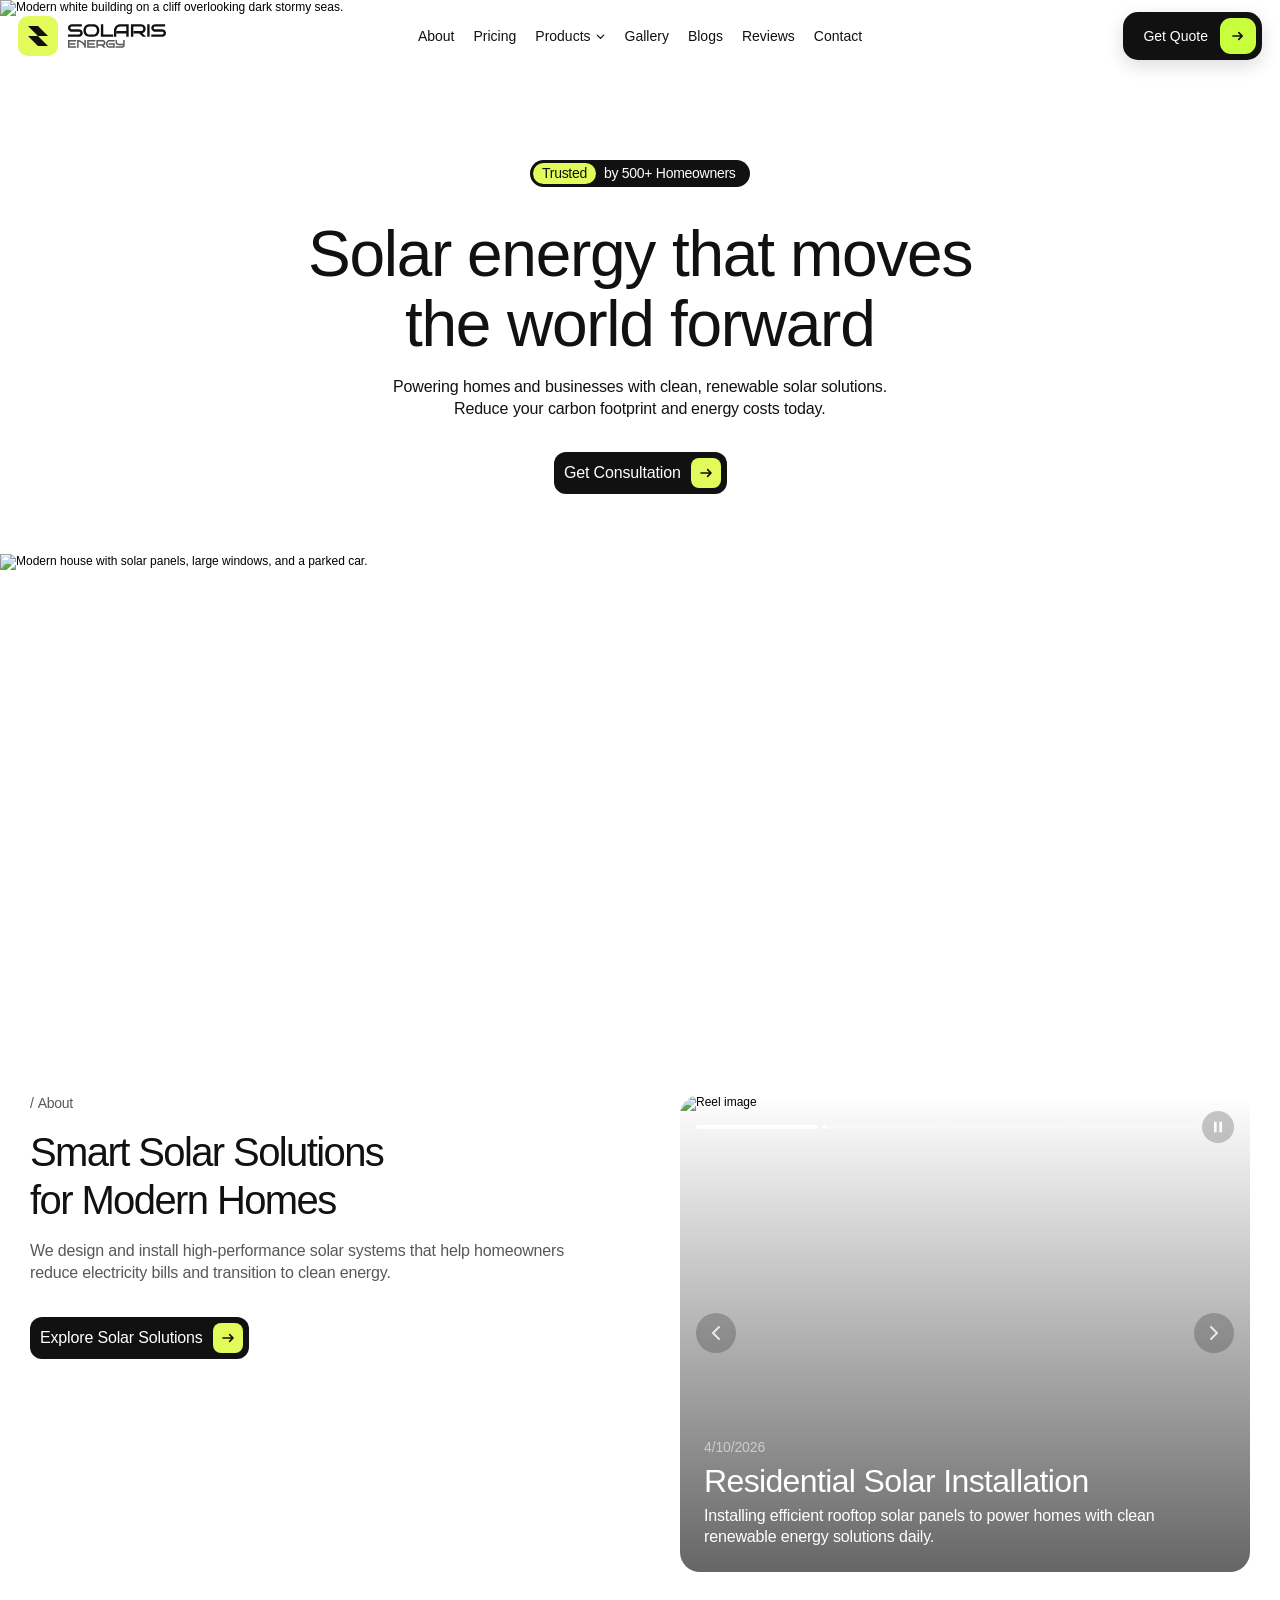
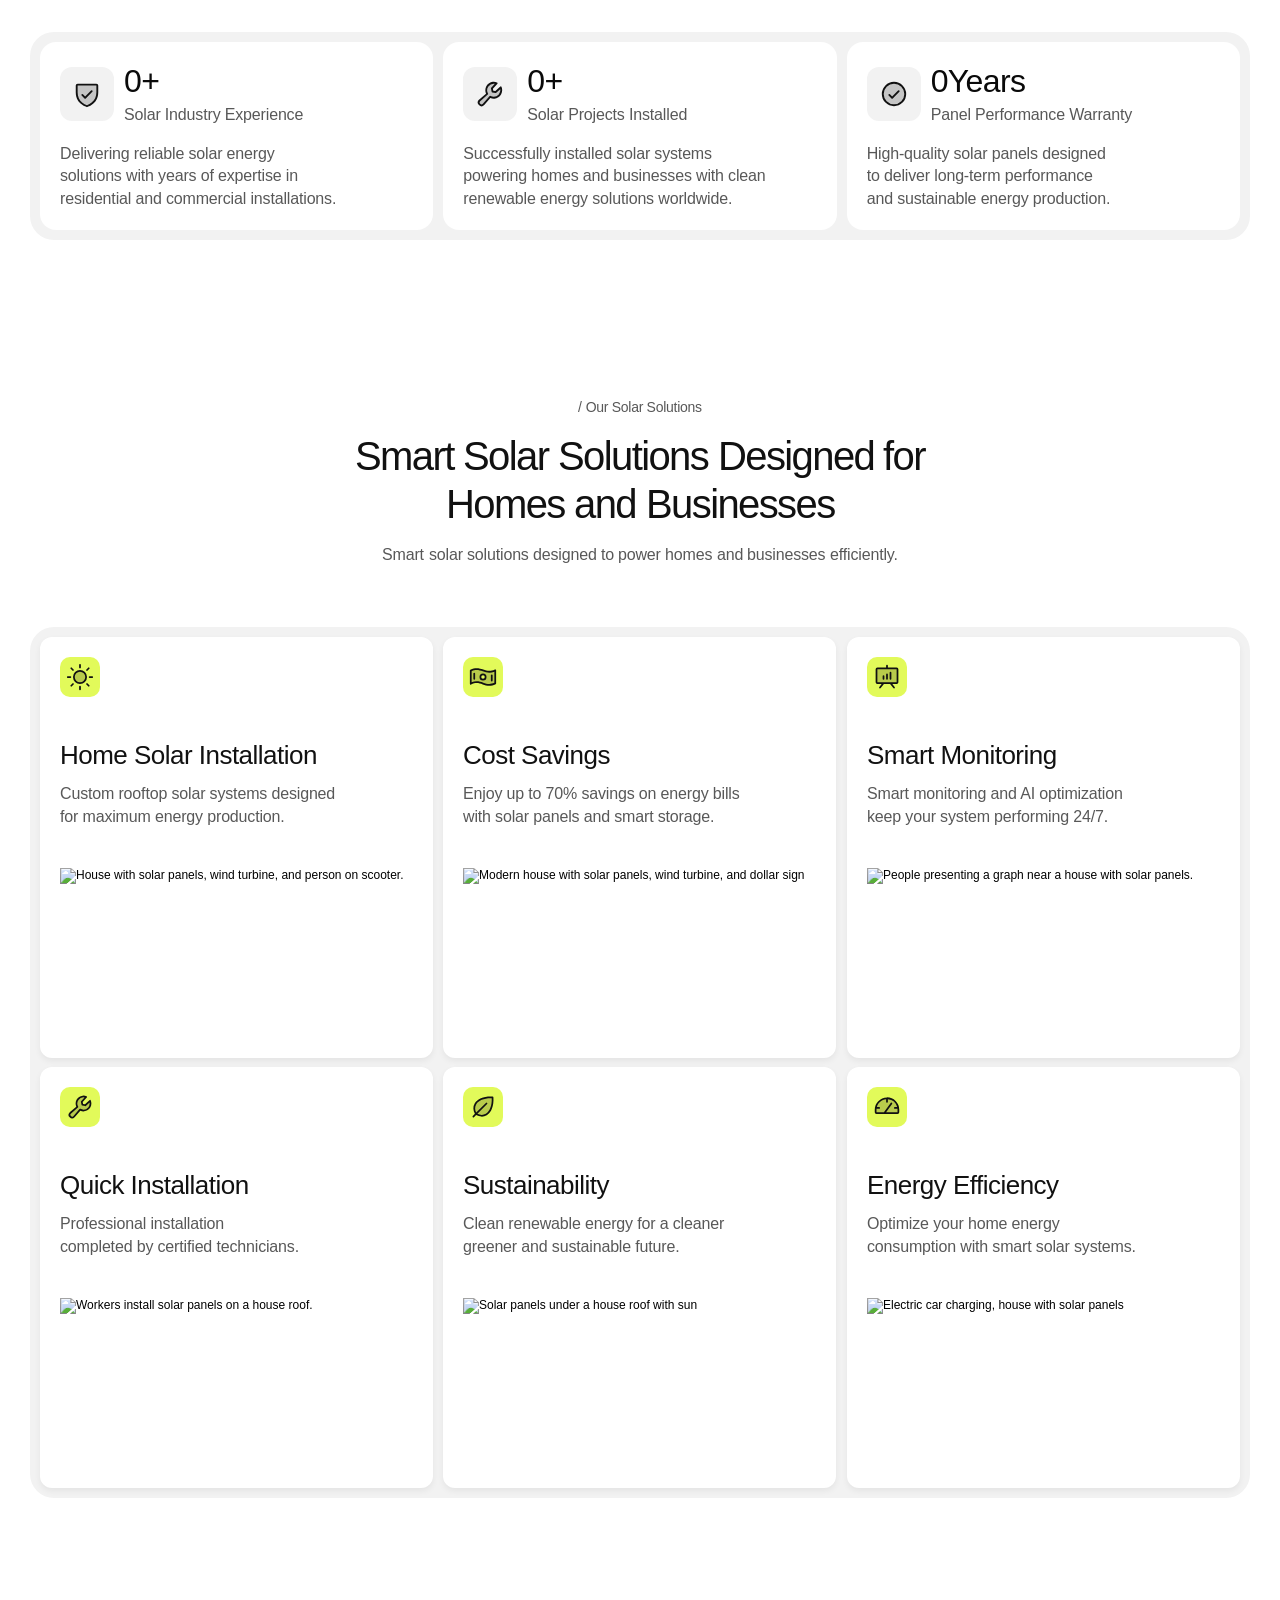
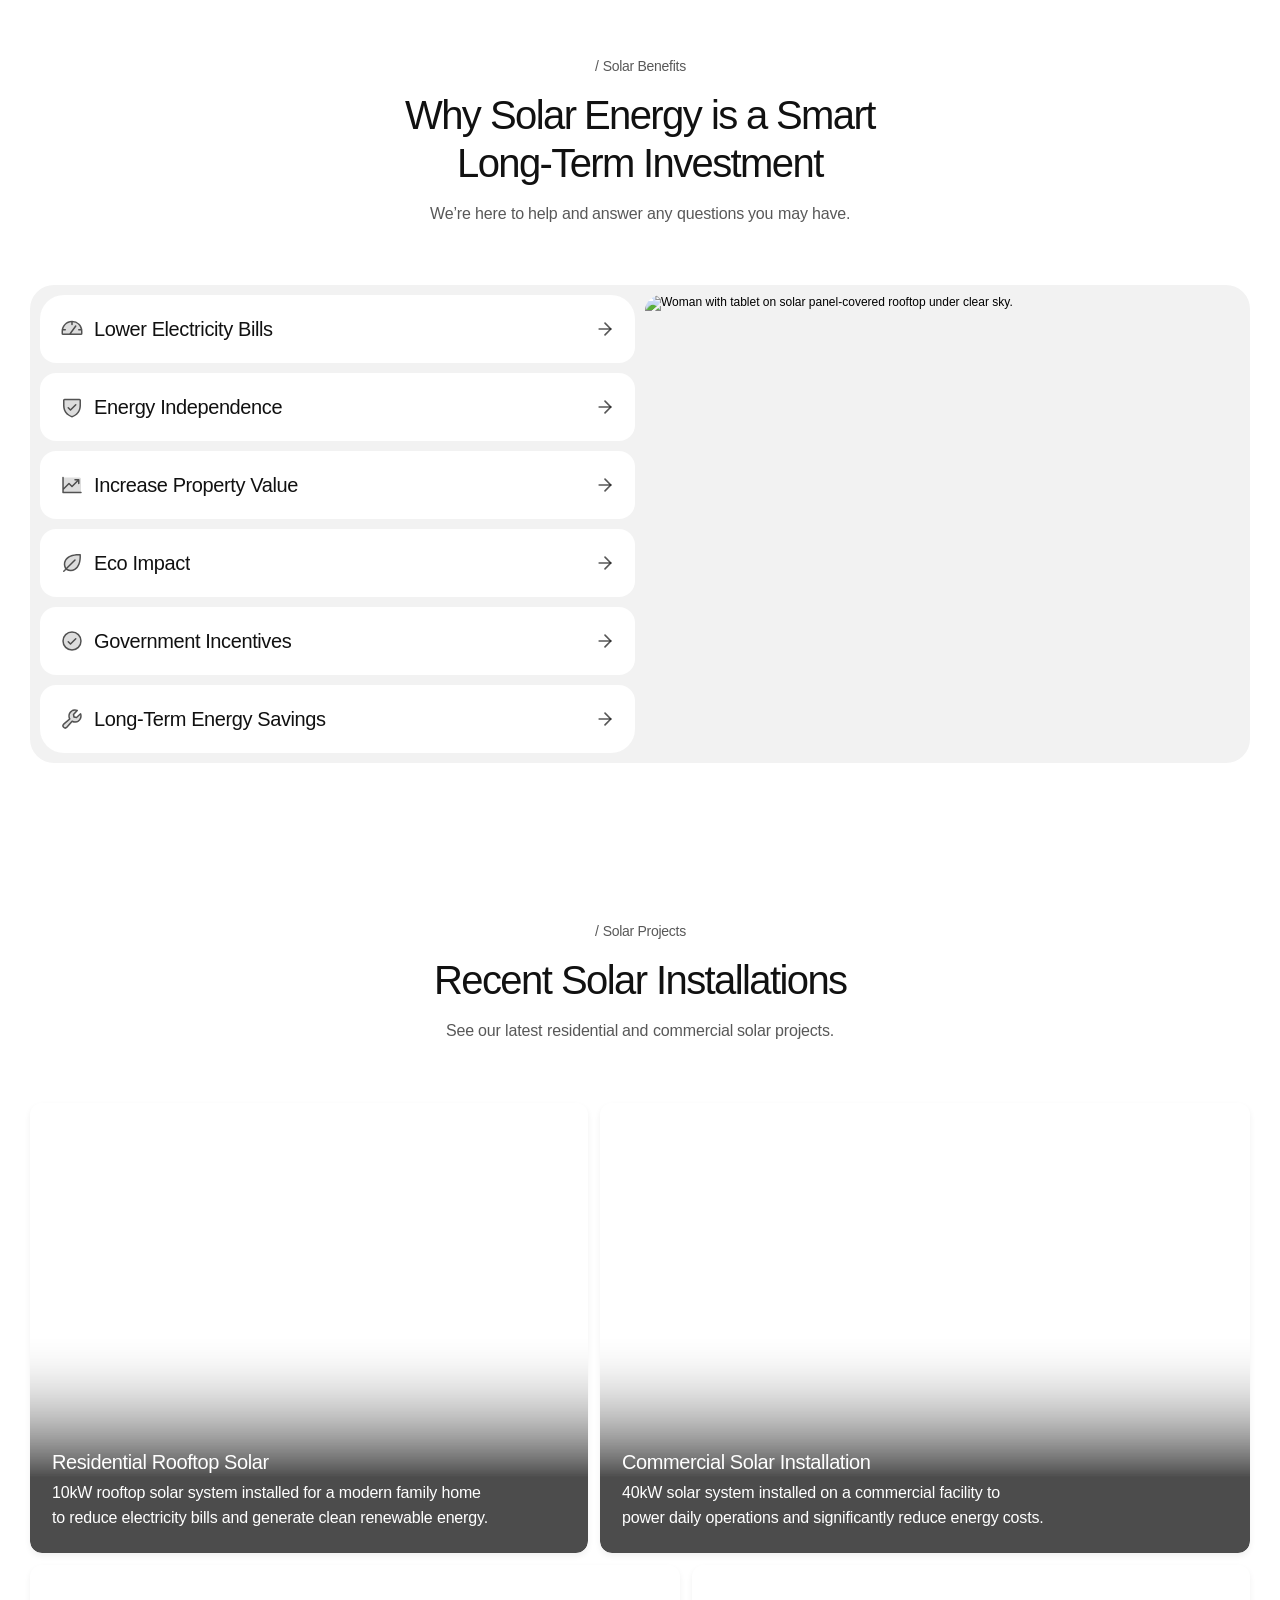
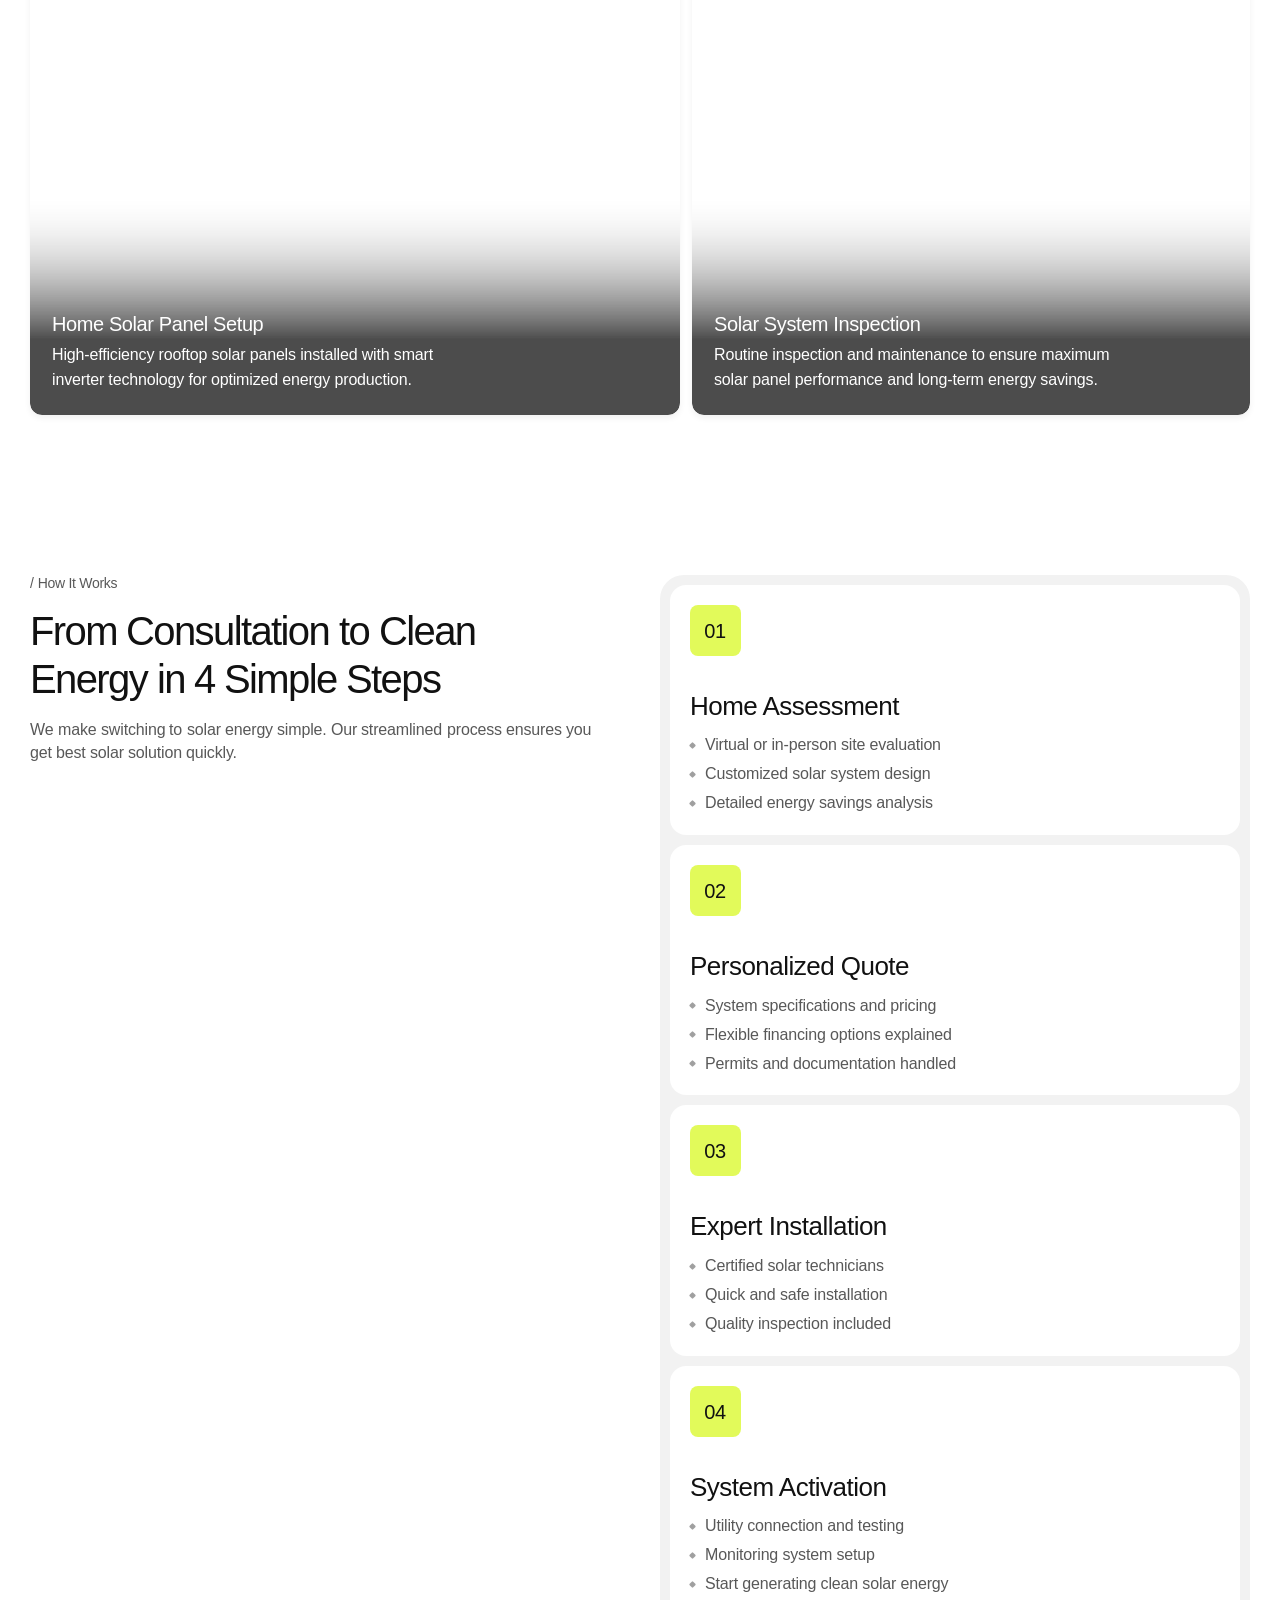
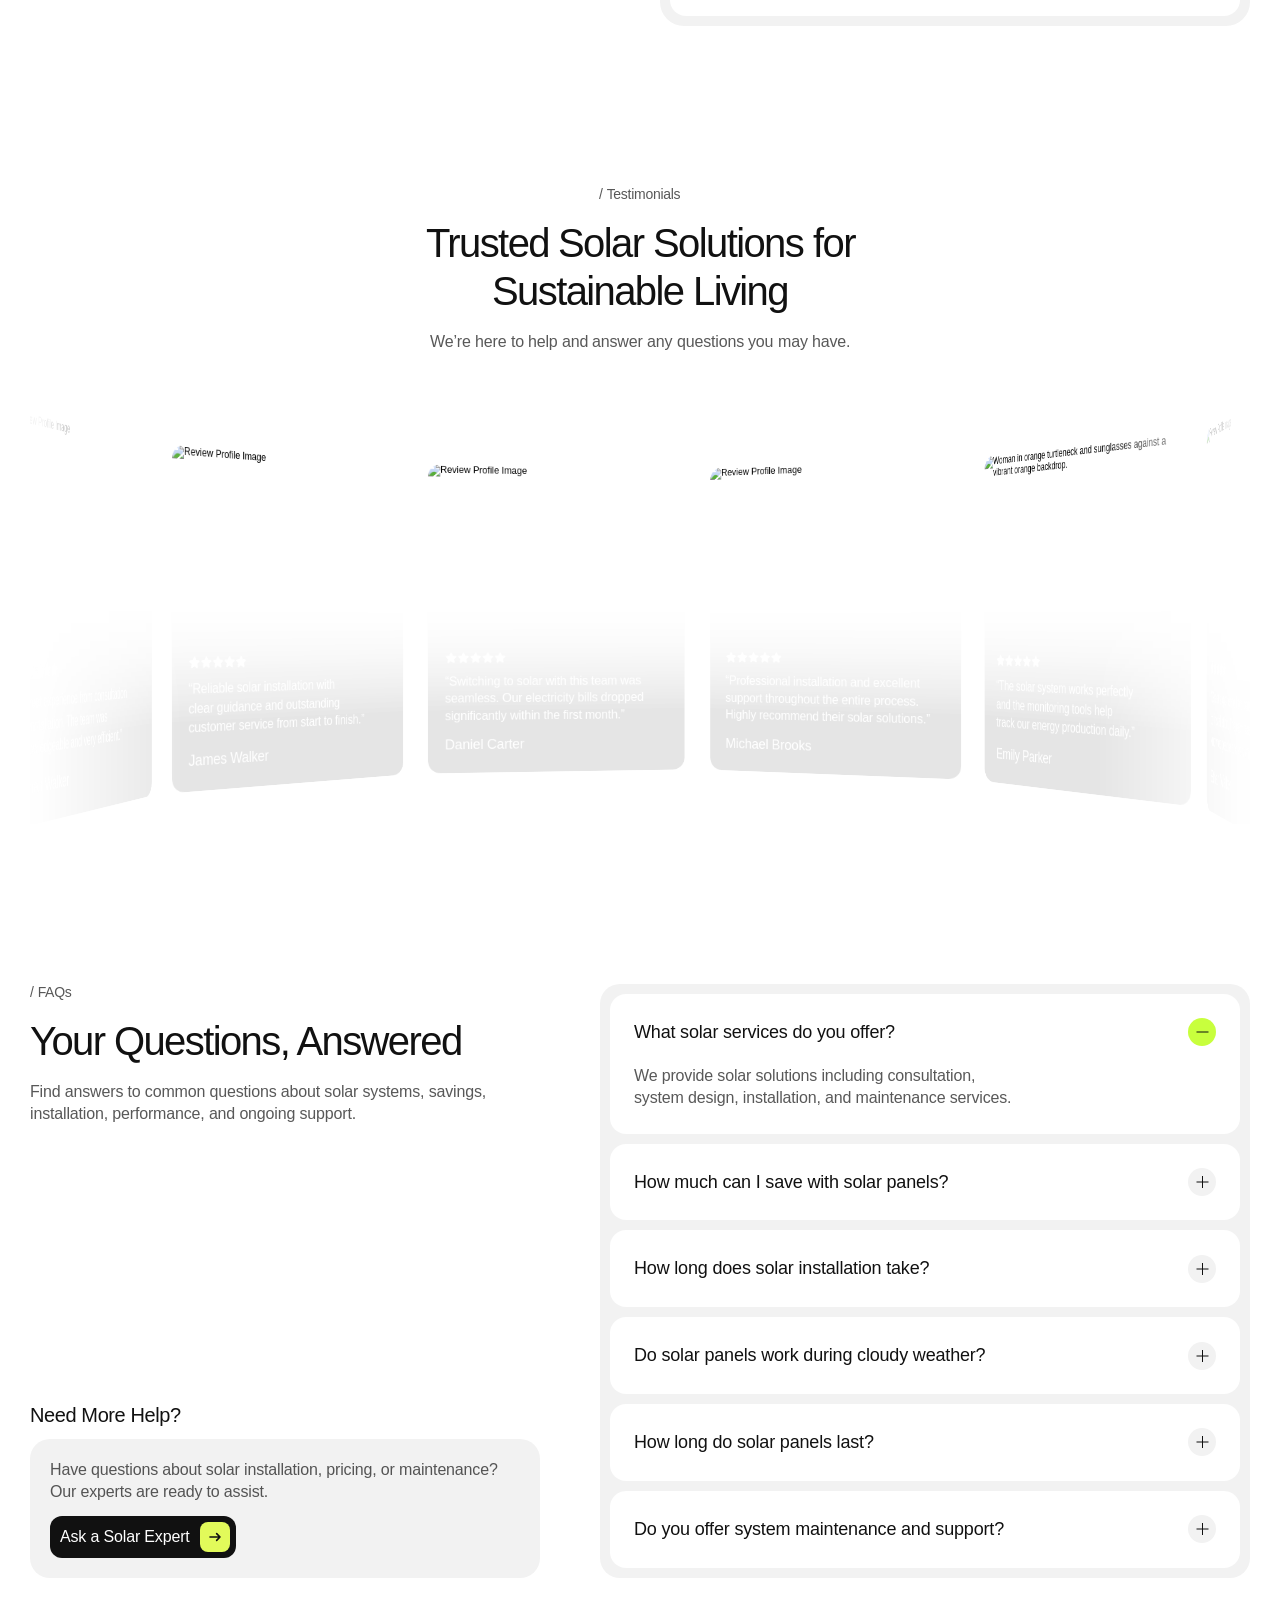
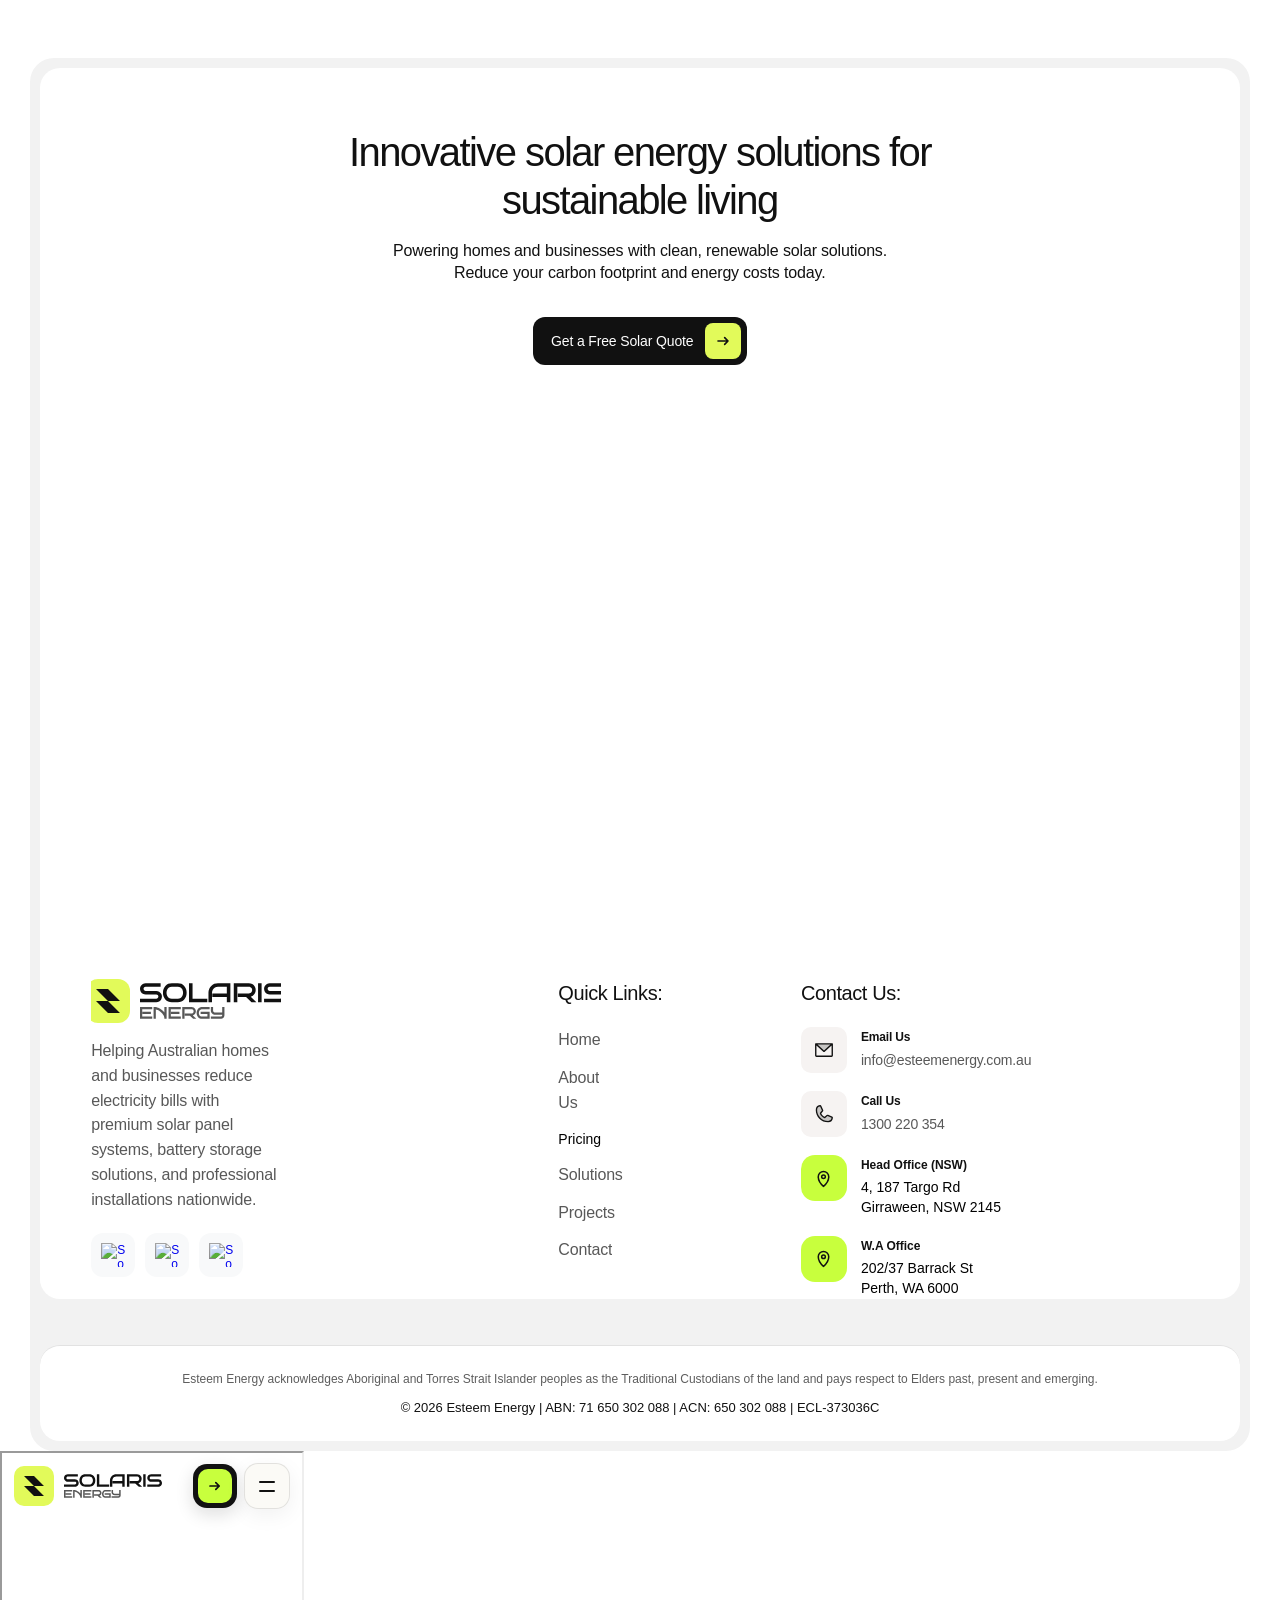
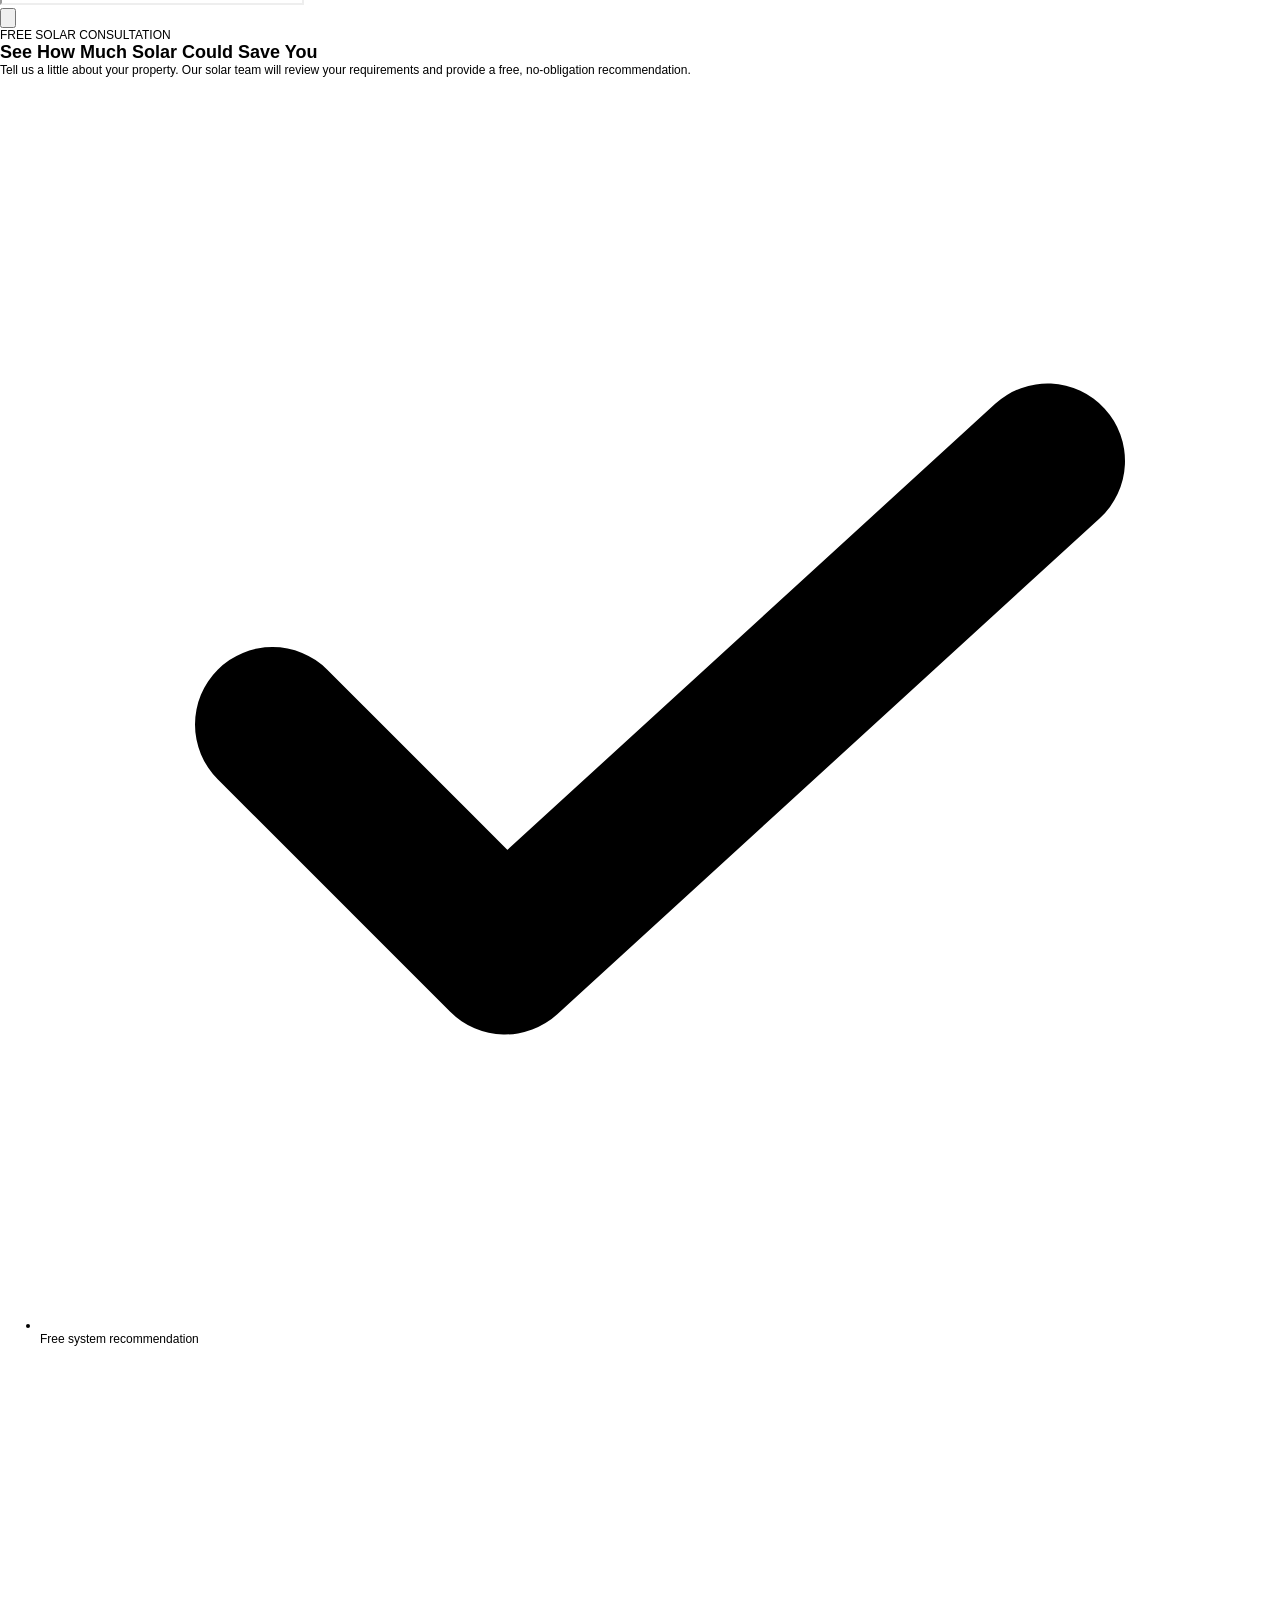
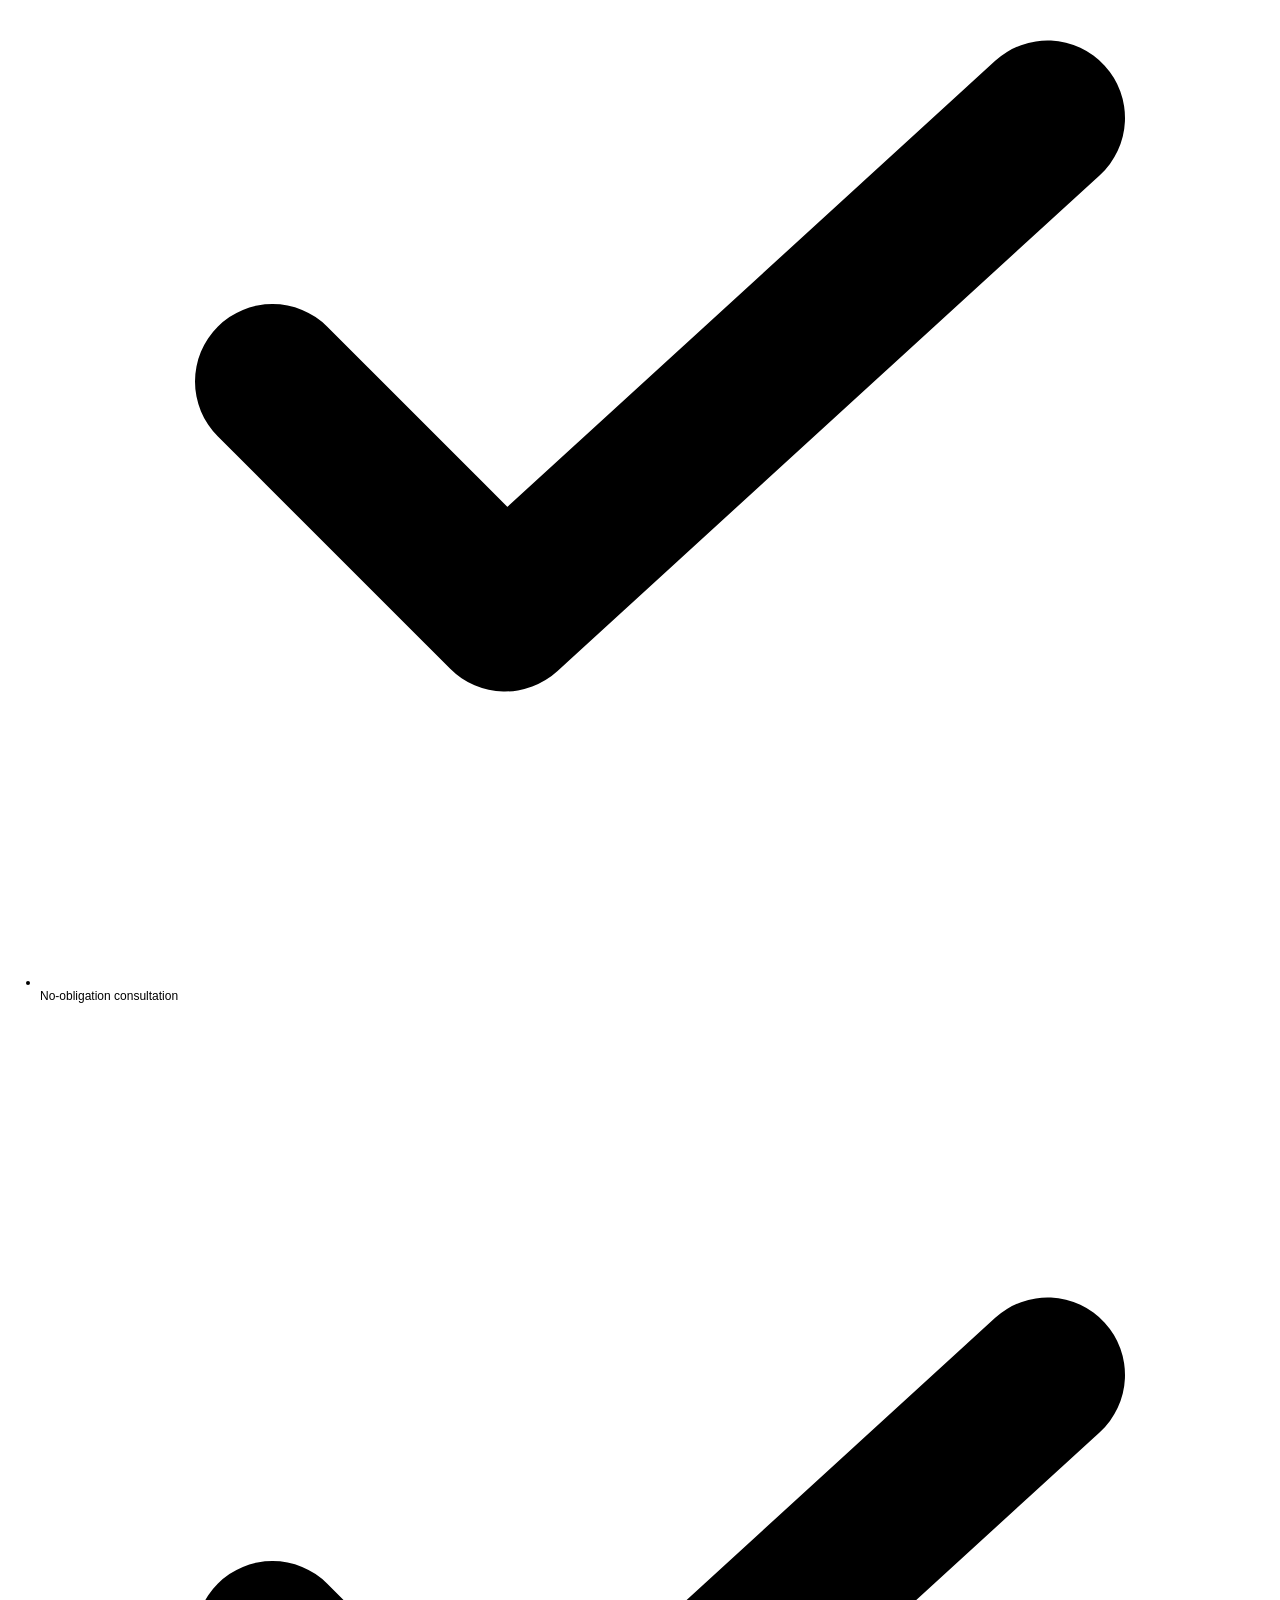
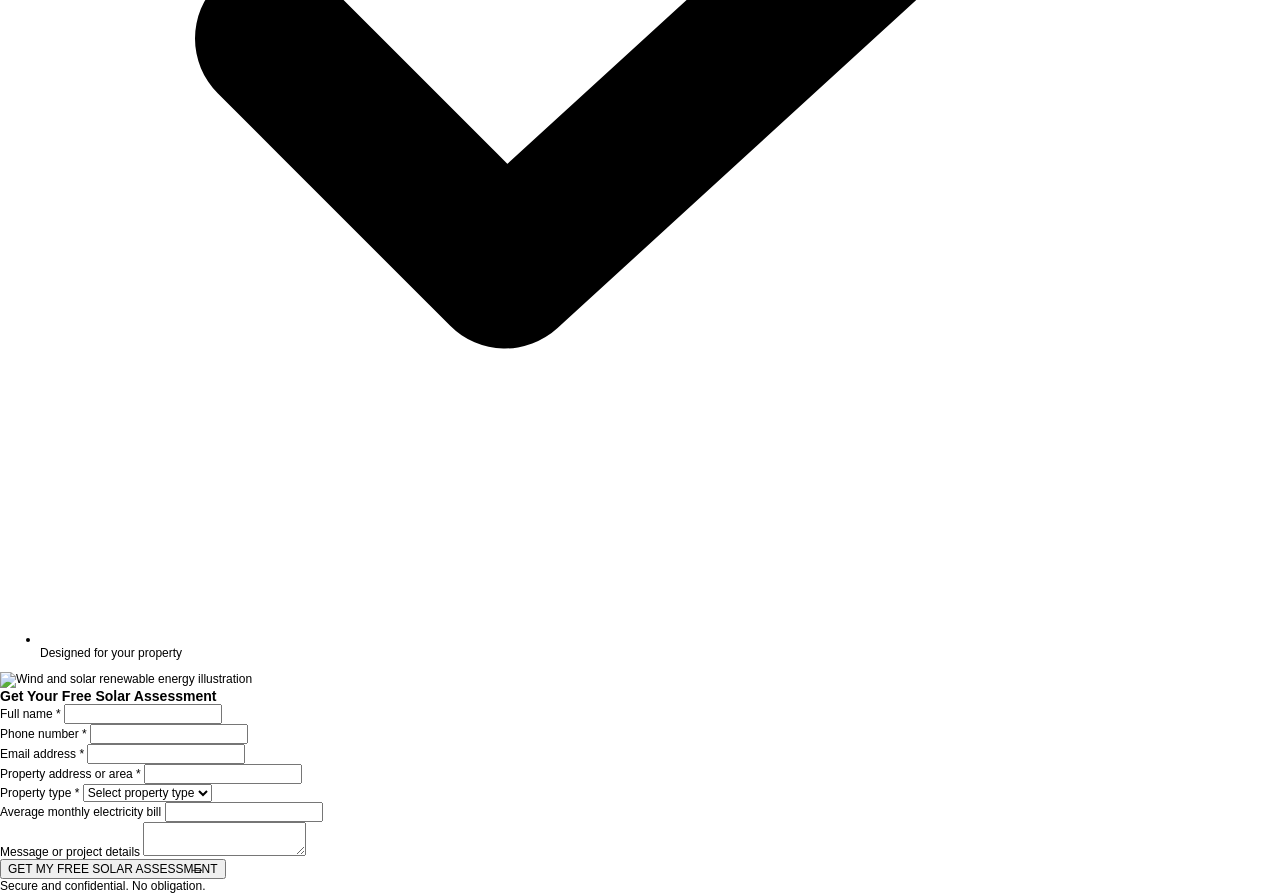
==== commit e30518f7: "Add About and Pricing pages" ====
--- a/index.html
+++ b/index.html
@@ -198,7 +198,7 @@
             -webkit-user-drag: none !important;
             user-drag: none !important;
         }
-    </style><style type="text/css" data-framer-css="true"></style><link rel="stylesheet" href="./header-nav.css"><link rel="stylesheet" href="./lead-modal.css"><link rel="stylesheet" href="./cta-hover.css"><link rel="stylesheet" href="./logo-swap.css"><link rel="stylesheet" href="./contact-data.css"><script src="./header-nav.js" defer></script><script src="./lead-modal.js" defer></script><script src="./logo-swap.js" defer></script><script src="./contact-data.js" defer></script></head>
+    </style><style type="text/css" data-framer-css="true"></style><link rel="stylesheet" href="./header-nav.css"><link rel="stylesheet" href="./lead-modal.css"><link rel="stylesheet" href="./cta-hover.css"><link rel="stylesheet" href="./faq-fix.css"><link rel="stylesheet" href="./logo-swap.css"><link rel="stylesheet" href="./contact-data.css"><script src="./header-nav.js" defer></script><script src="./lead-modal.js" defer></script><script src="./logo-swap.js" defer></script><script src="./contact-data.js" defer></script><script src="./faq-cta.js" defer></script></head>
 <body cz-shortcut-listen="true" style="">
 	<script async="" src="./Solaris Energy - Smart Solar Solutions for Homes_files/script" data-fid="e11366bb79f25f6a2d1bafc37547fcf73696df55593183ed29f52ae3ef98bd3c" data-no-nt=""></script>
 	<!-- Start of bodyStart -->
--- a/header-nav.css
+++ b/header-nav.css
@@ -63,6 +63,7 @@
   line-height: 1;
   white-space: nowrap;
   cursor: pointer;
+  text-decoration: none;
 }
 
 .solaris-nav-item {
@@ -75,7 +76,8 @@
 }
 
 .solaris-nav-item:hover,
-.solaris-nav-item:focus-visible {
+.solaris-nav-item:focus-visible,
+.solaris-nav-item.is-active {
   background: rgba(255, 255, 255, .66);
   outline: none;
   transform: translateY(-1px);
@@ -171,6 +173,23 @@
 .solaris-mobile-menu { display: none; }
 
 body.header-upgraded .framer-efto20-container { display: none !important; }
+
+footer .esteem-footer-pricing-link {
+  display: block;
+  color: inherit;
+  font-family: "Geist", "Geist Placeholder", sans-serif;
+  font-size: 14px;
+  font-weight: 500;
+  line-height: 1.6;
+  text-decoration: none;
+}
+
+footer .esteem-footer-pricing-link:hover,
+footer .esteem-footer-pricing-link[aria-current="page"] {
+  text-decoration: underline;
+  text-decoration-color: #78a800;
+  text-underline-offset: 5px;
+}
 
 @media (max-width: 1024px) {
   html, body { max-width: 100%; overflow-x: clip; }
@@ -210,7 +229,8 @@
     transition: background-color .18s ease;
   }
   .solaris-mobile-nav-item:hover,
-  .solaris-mobile-nav-item:focus-visible { background: rgba(255,255,255,.72); outline: none; }
+  .solaris-mobile-nav-item:focus-visible,
+  .solaris-mobile-nav-item.is-active { background: rgba(200,255,61,.3); outline: none; }
   .solaris-mobile-quote { width: 100%; margin-top: 7px; }
 }
 
--- a/faq-fix.css
+++ b/faq-fix.css
@@ -0,0 +1,88 @@
+#faqs .framer-86z70m-container,
+#faqs .framer-SqIAO {
+  height: auto !important;
+}
+
+#faqs .esteem-faq-item {
+  height: auto !important;
+}
+
+#faqs .esteem-faq-item .framer-1yvhhbg {
+  gap: 0 !important;
+  width: 100% !important;
+}
+
+#faqs .esteem-faq-item .framer-1fiznb2 {
+  position: relative !important;
+  bottom: auto !important;
+  left: auto !important;
+  display: flex !important;
+  width: 100% !important;
+  max-height: 0;
+  padding: 0 !important;
+  overflow: hidden !important;
+  opacity: 0 !important;
+  visibility: hidden;
+  pointer-events: none;
+  transform: none !important;
+  transition: max-height 300ms cubic-bezier(.2, .8, .2, 1),
+    opacity 240ms ease, padding-top 300ms ease;
+}
+
+#faqs .esteem-faq-item.is-open .framer-1yvhhbg {
+  gap: 16px !important;
+}
+
+#faqs .esteem-faq-item.is-open .framer-1fiznb2 {
+  max-height: 220px;
+  padding-top: 2px !important;
+  opacity: 1 !important;
+  visibility: visible;
+  pointer-events: auto;
+}
+
+#faqs .esteem-faq-item .framer-1gp89n4 {
+  width: 100% !important;
+  flex: 1 1 auto !important;
+  white-space: normal !important;
+  word-break: normal !important;
+  overflow-wrap: break-word;
+}
+
+#faqs .esteem-faq-item .framer-kiabgh,
+#faqs .esteem-faq-item .framer-1ku4baz,
+#faqs .esteem-faq-item .framer-sxfbde {
+  transition: transform 280ms ease, background-color 280ms ease;
+}
+
+#faqs .esteem-faq-item.is-open .framer-kiabgh {
+  background-color: #c8ff3d !important;
+}
+
+#faqs .esteem-faq-item.is-open .framer-sxfbde {
+  transform: rotate(-180deg) scaleY(0) !important;
+}
+
+#faqs .esteem-faq-item .framer-kiabgh:focus-visible {
+  outline: 3px solid #c8ff3d;
+  outline-offset: 3px;
+}
+
+@media (max-width: 600px) {
+  #faqs .esteem-faq-item {
+    padding: 20px !important;
+  }
+
+  #faqs .esteem-faq-item.is-open .framer-1fiznb2 {
+    max-height: 300px;
+  }
+}
+
+@media (prefers-reduced-motion: reduce) {
+  #faqs .esteem-faq-item .framer-1fiznb2,
+  #faqs .esteem-faq-item .framer-kiabgh,
+  #faqs .esteem-faq-item .framer-1ku4baz,
+  #faqs .esteem-faq-item .framer-sxfbde {
+    transition: none;
+  }
+}
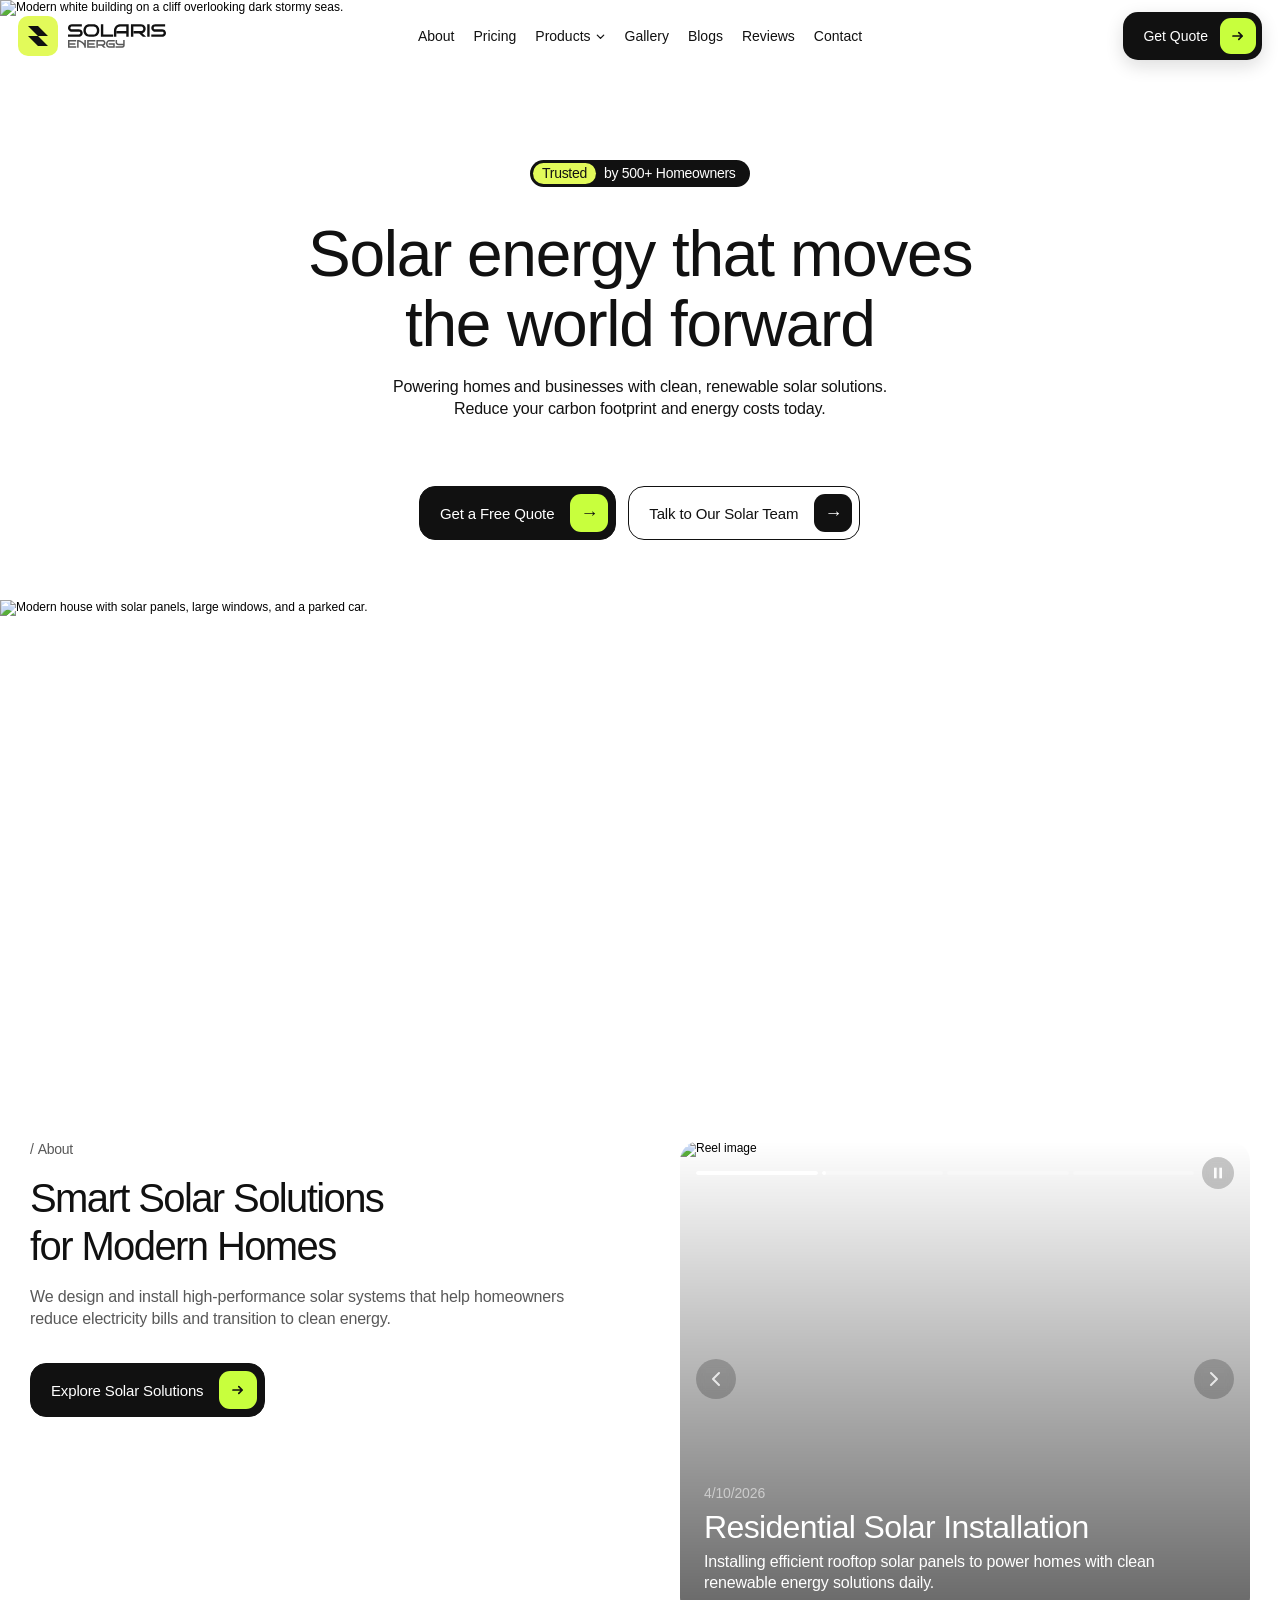
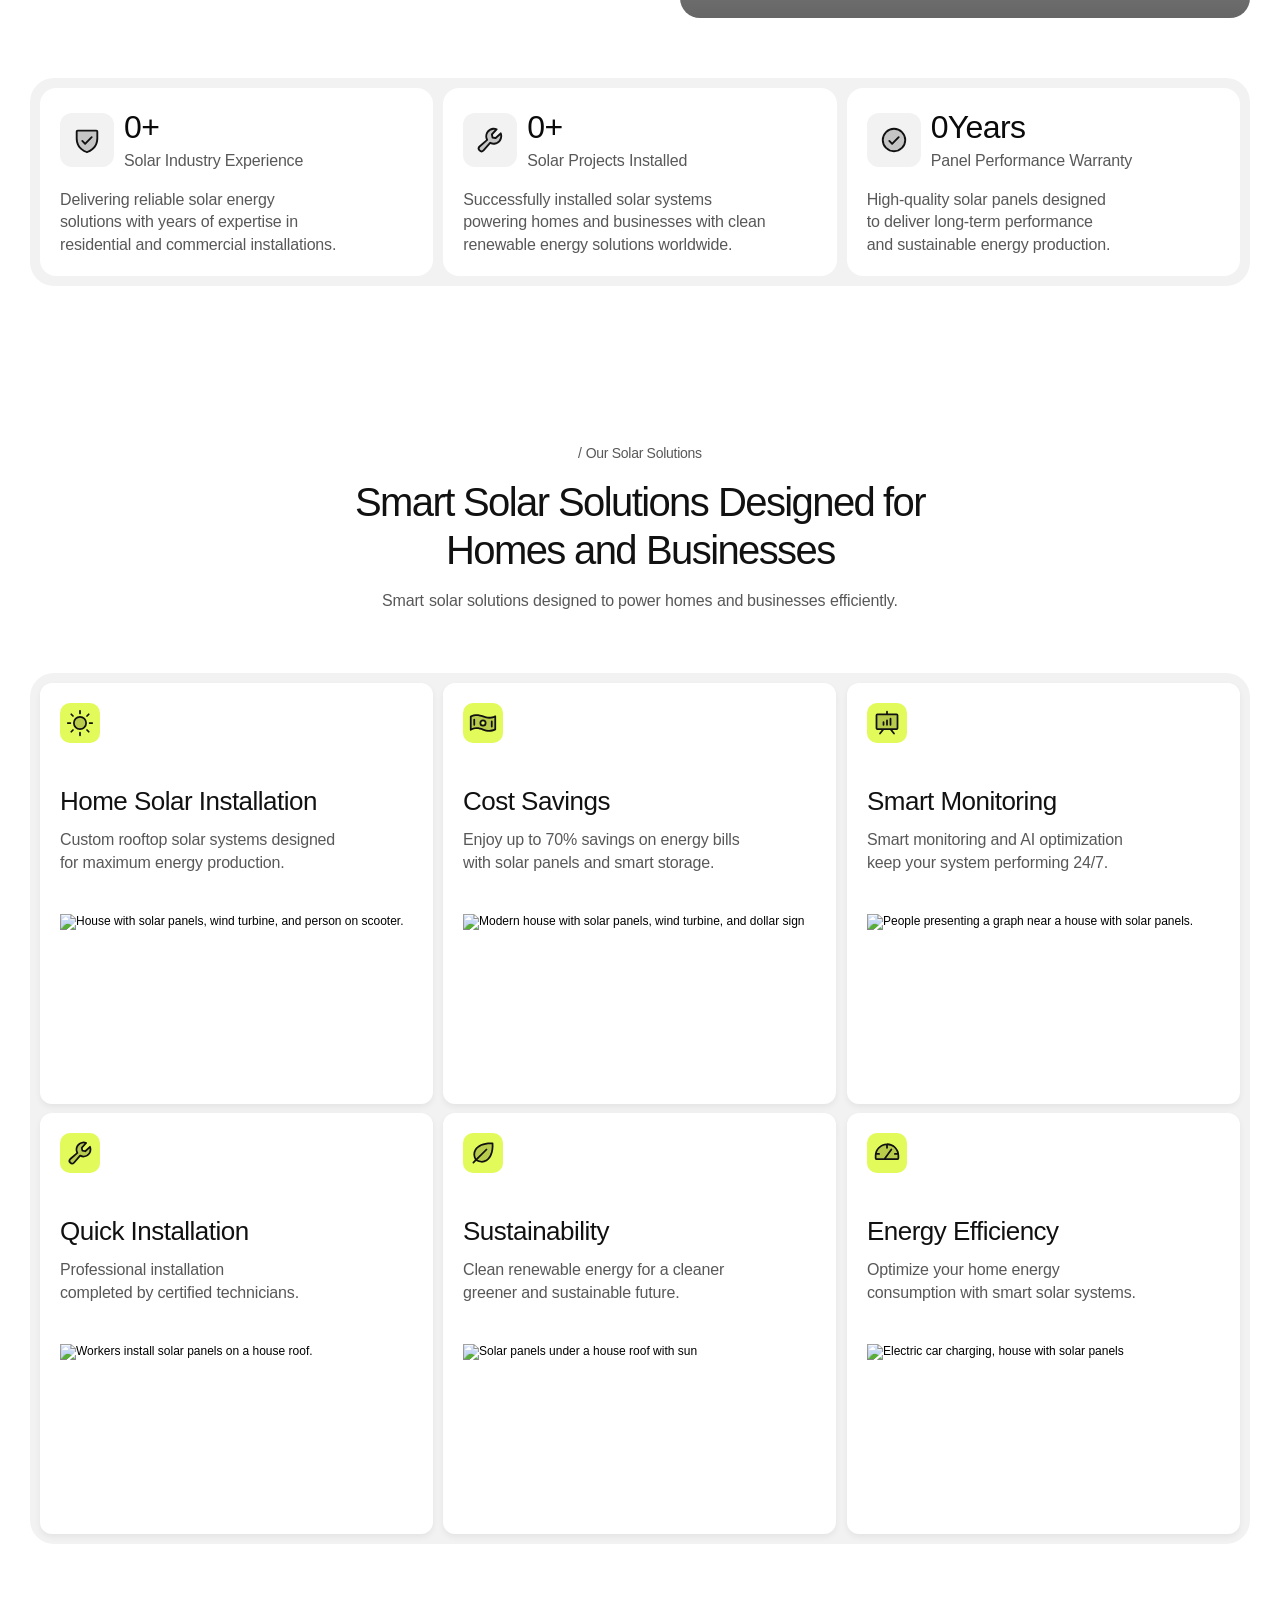
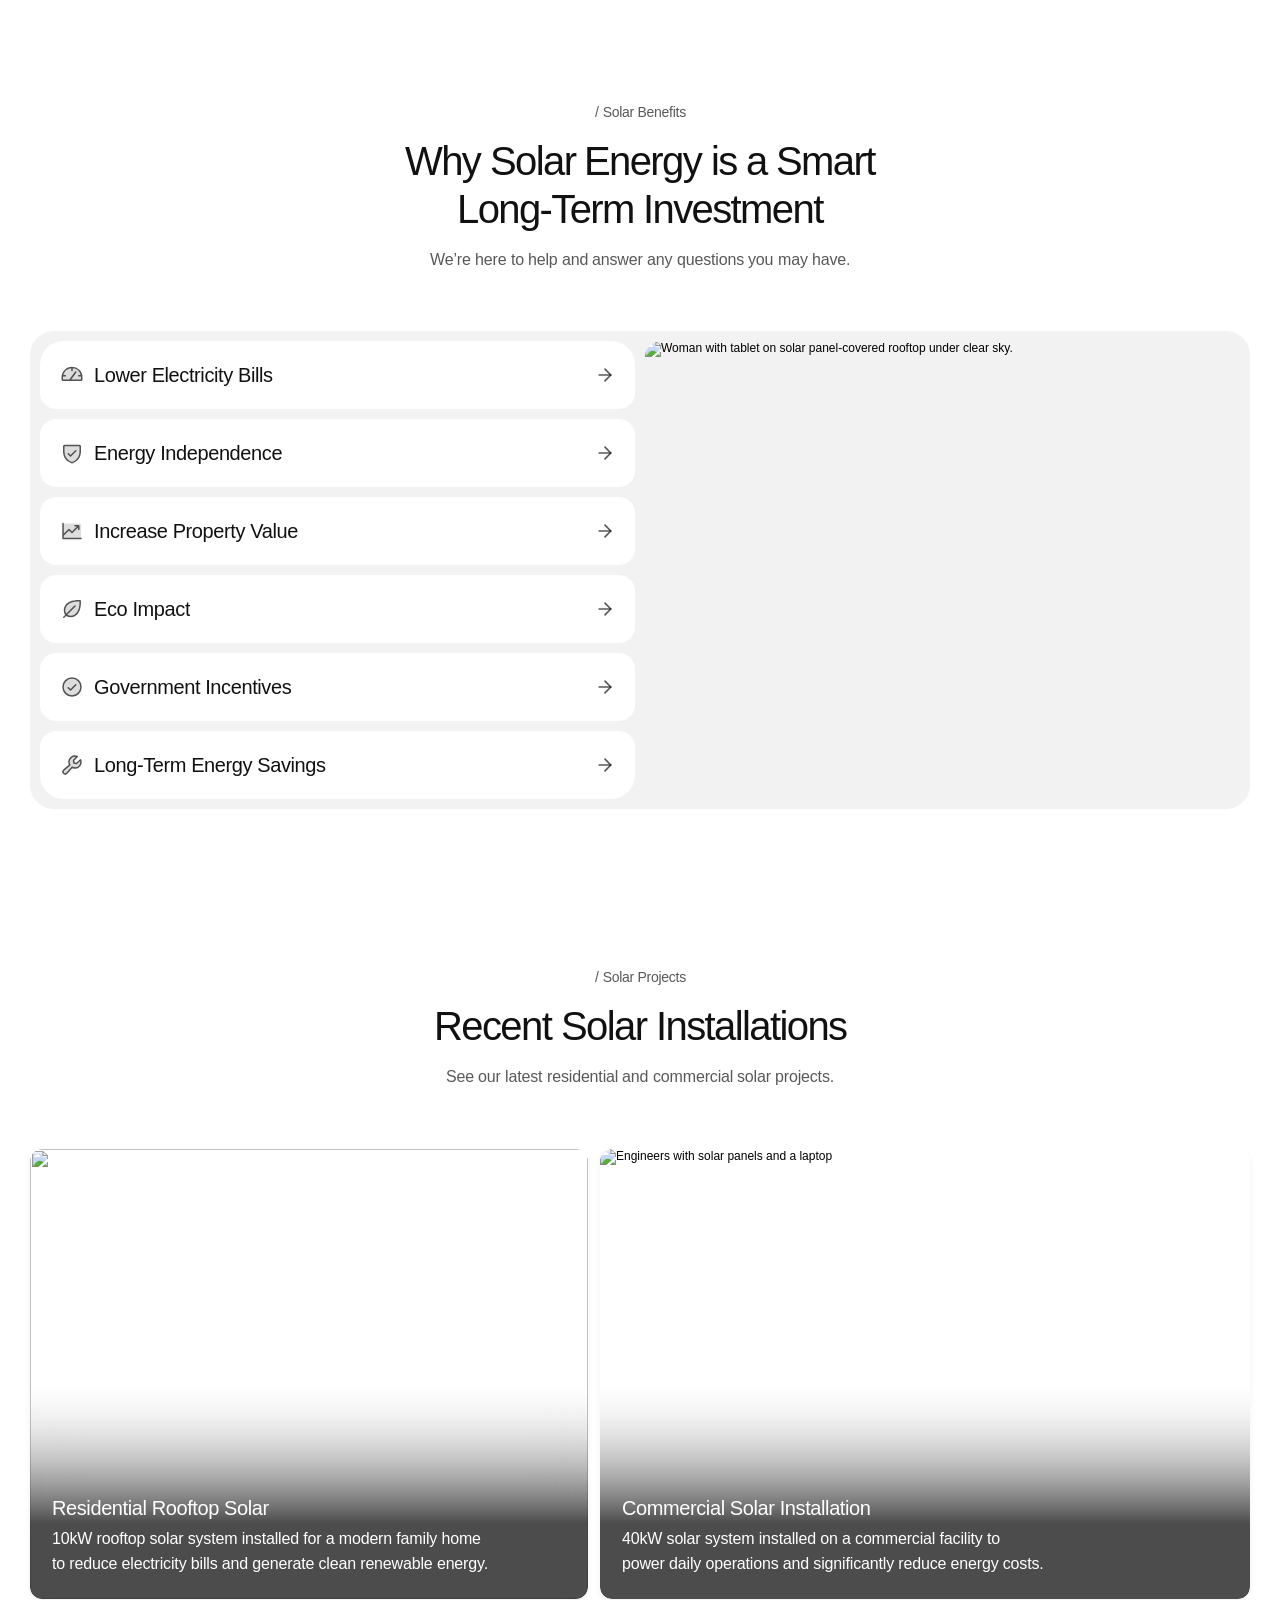
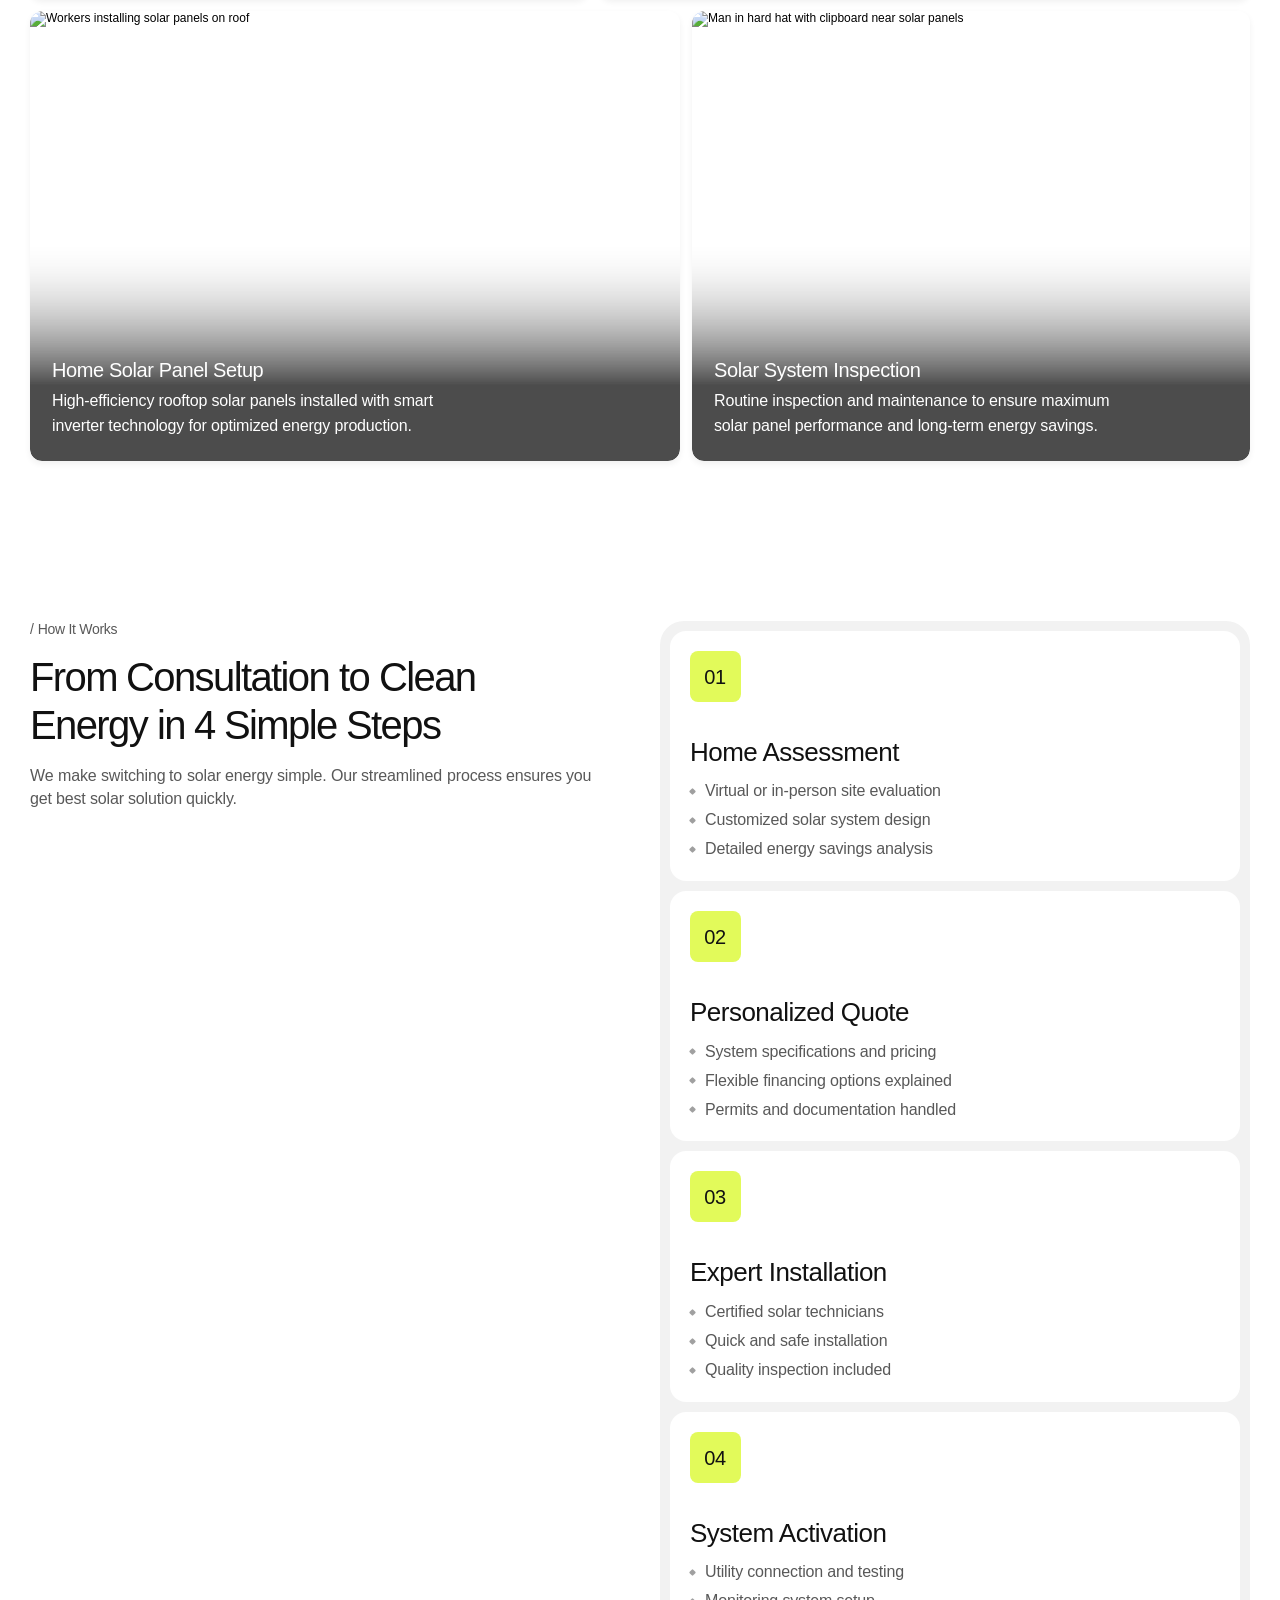
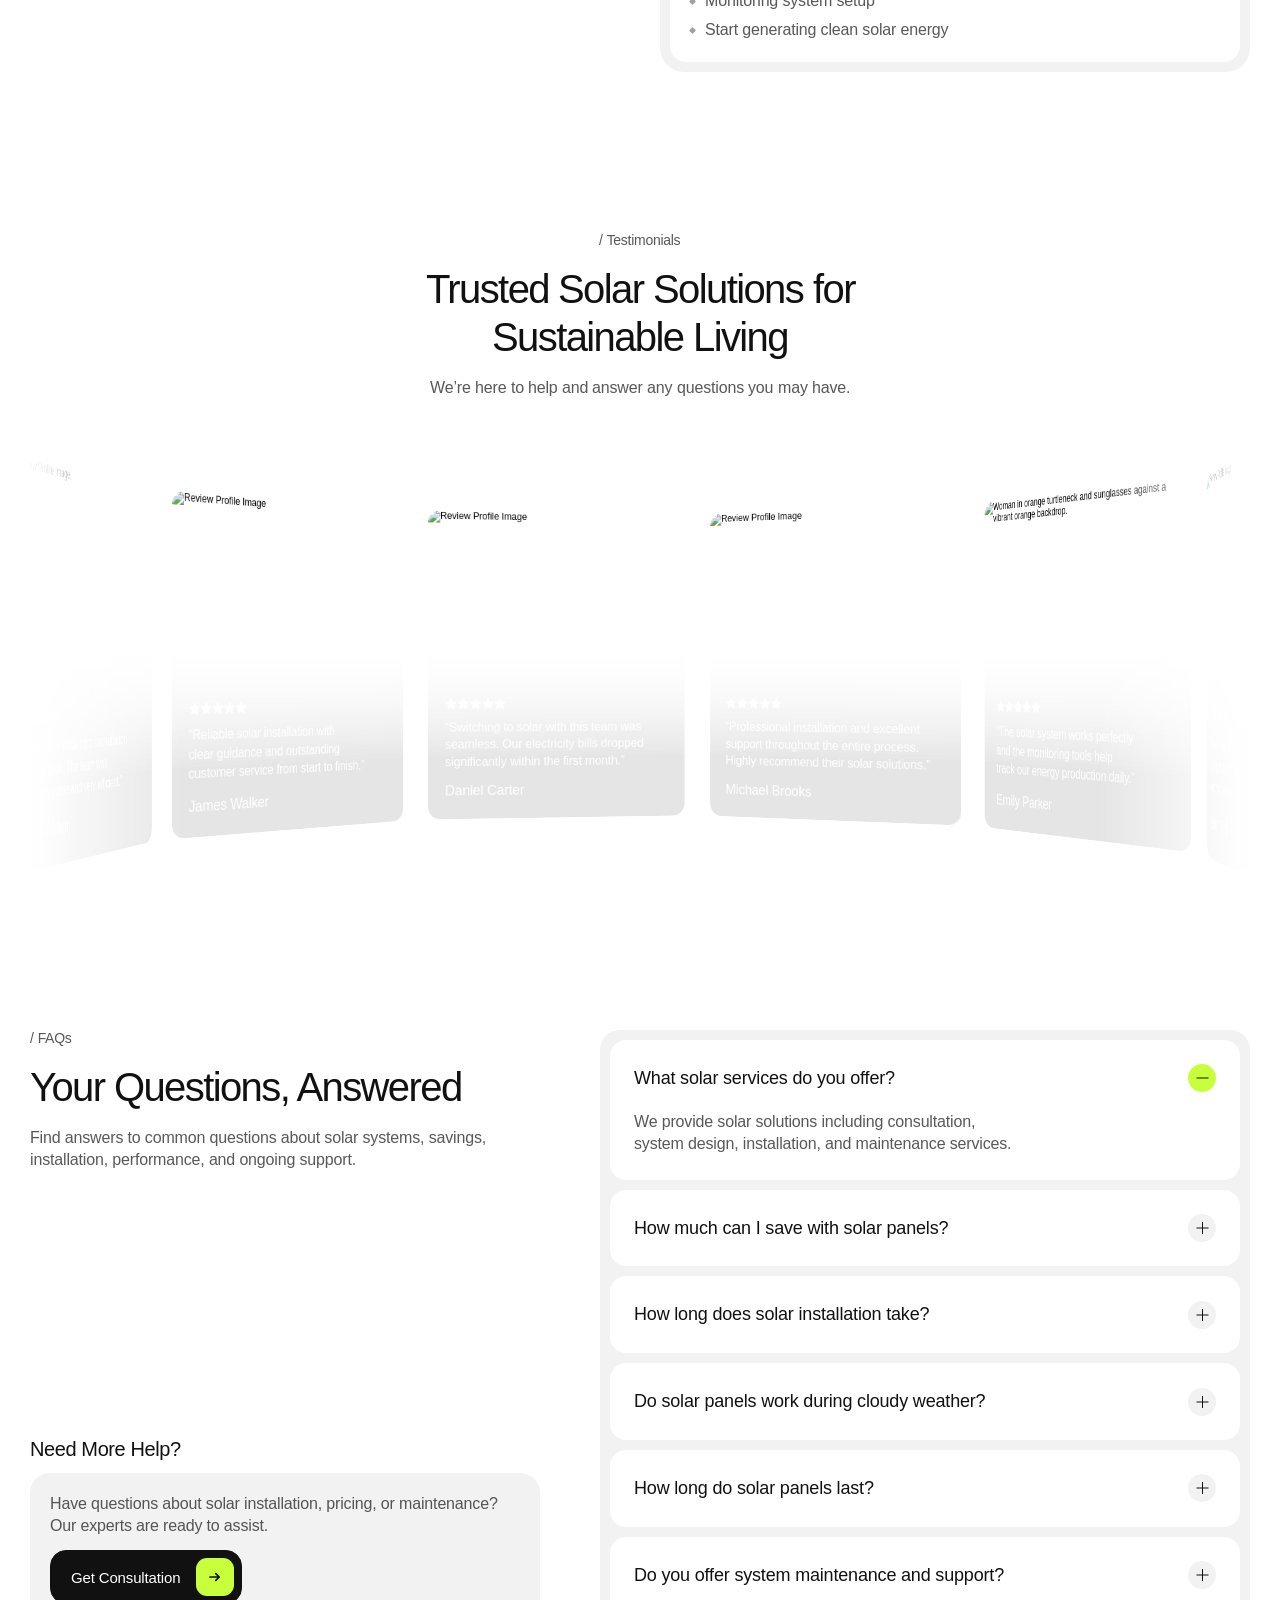
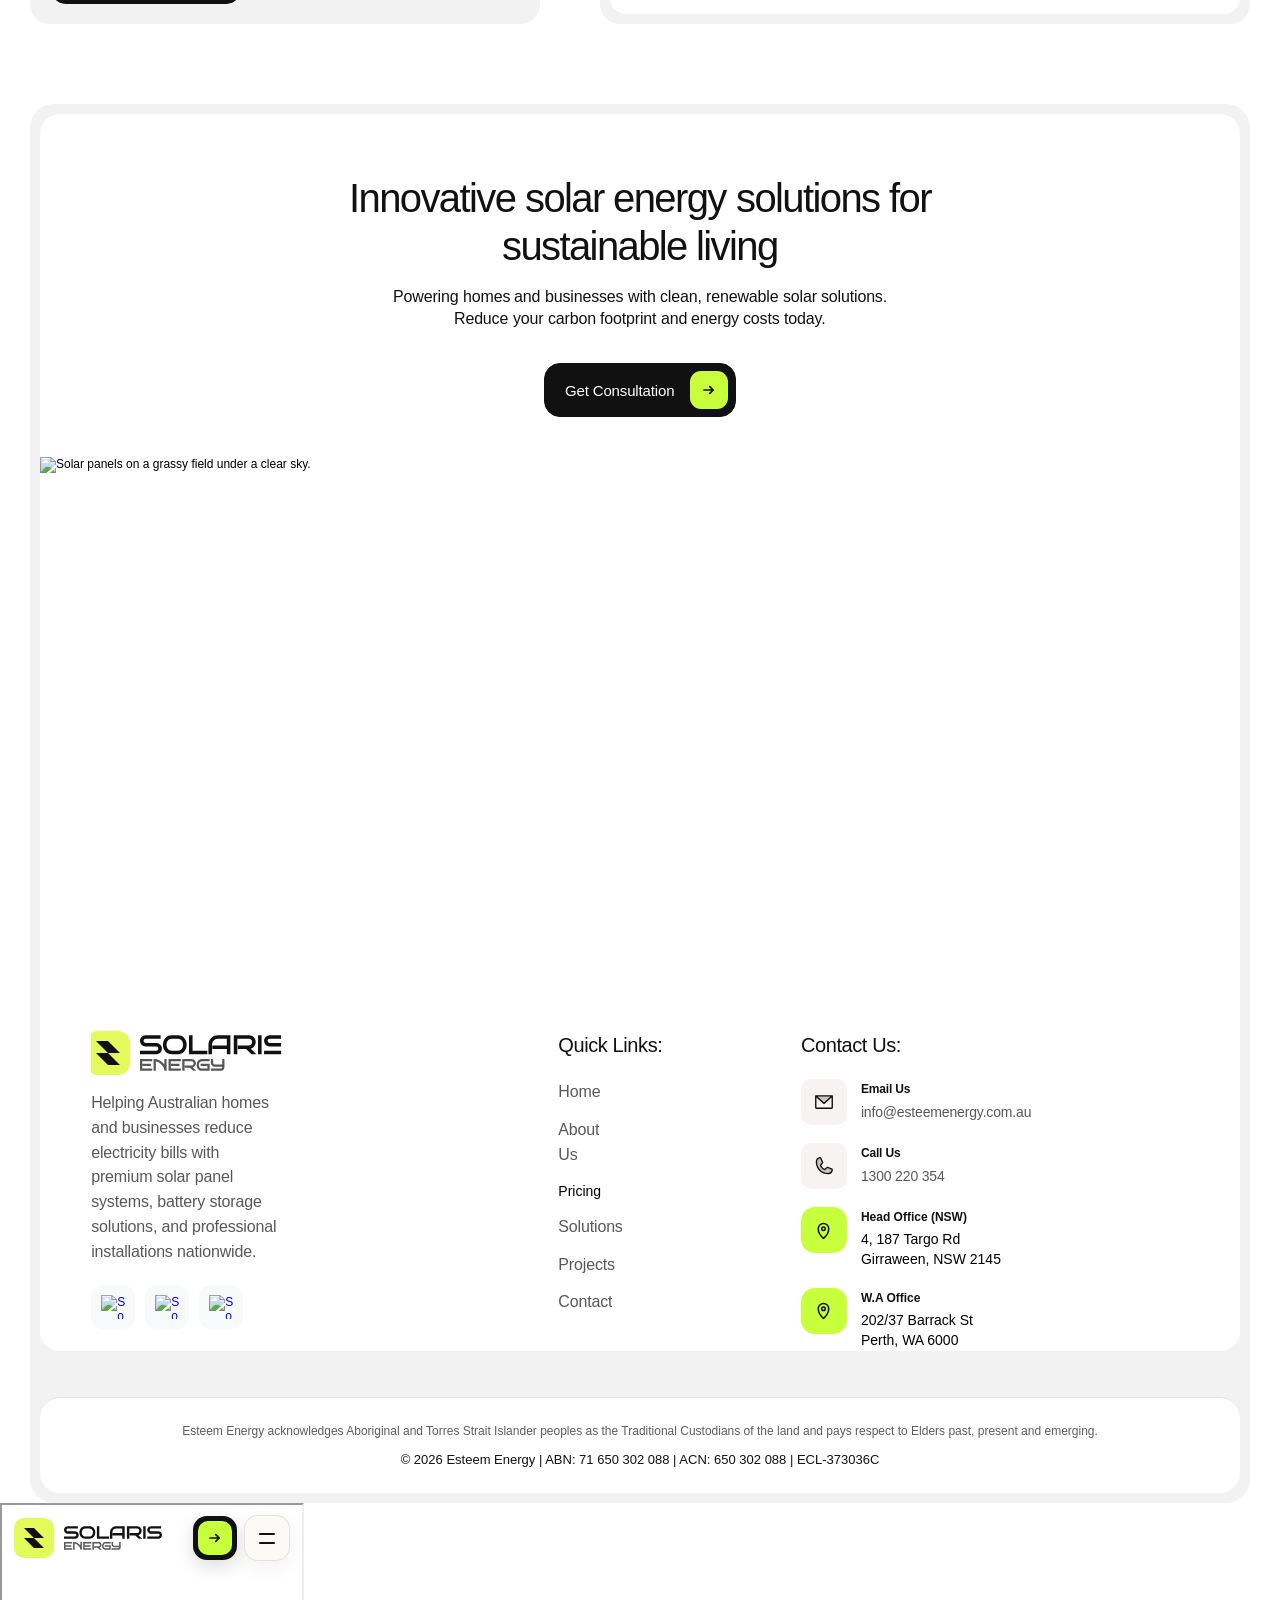
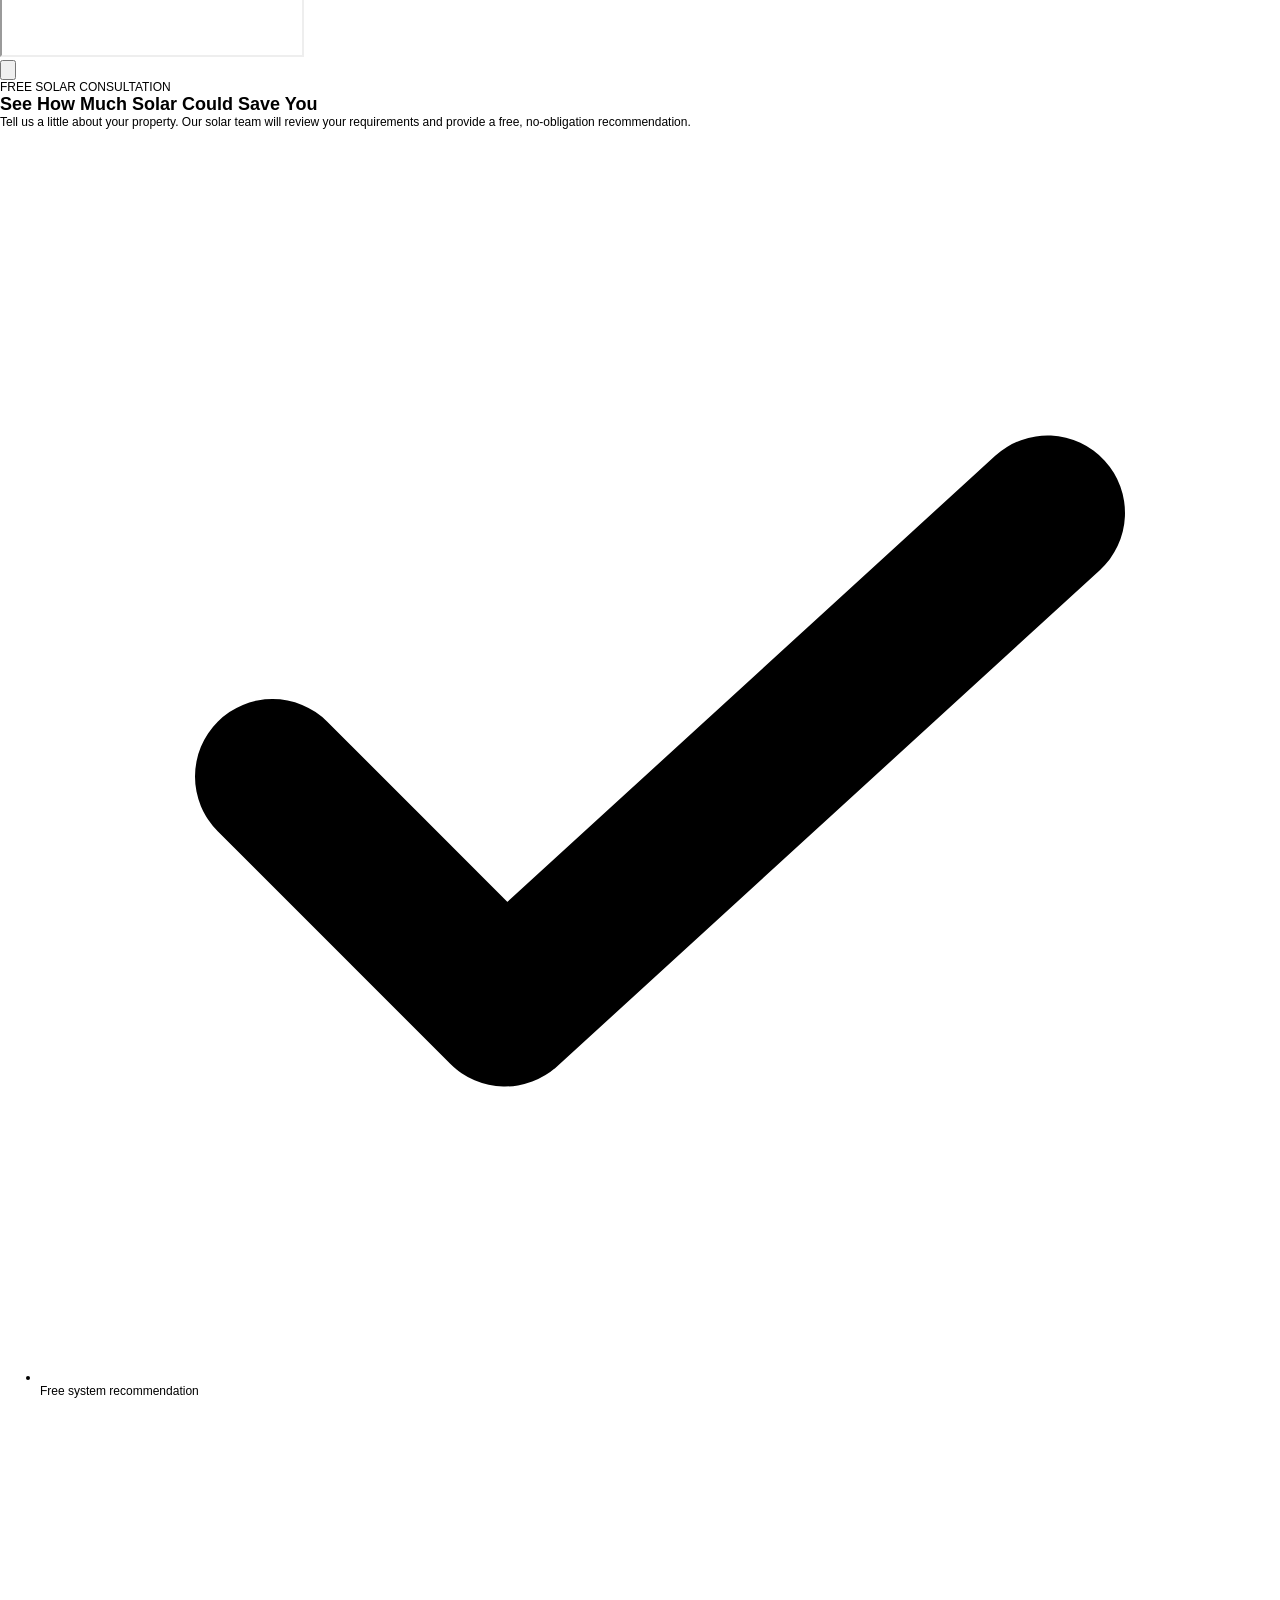
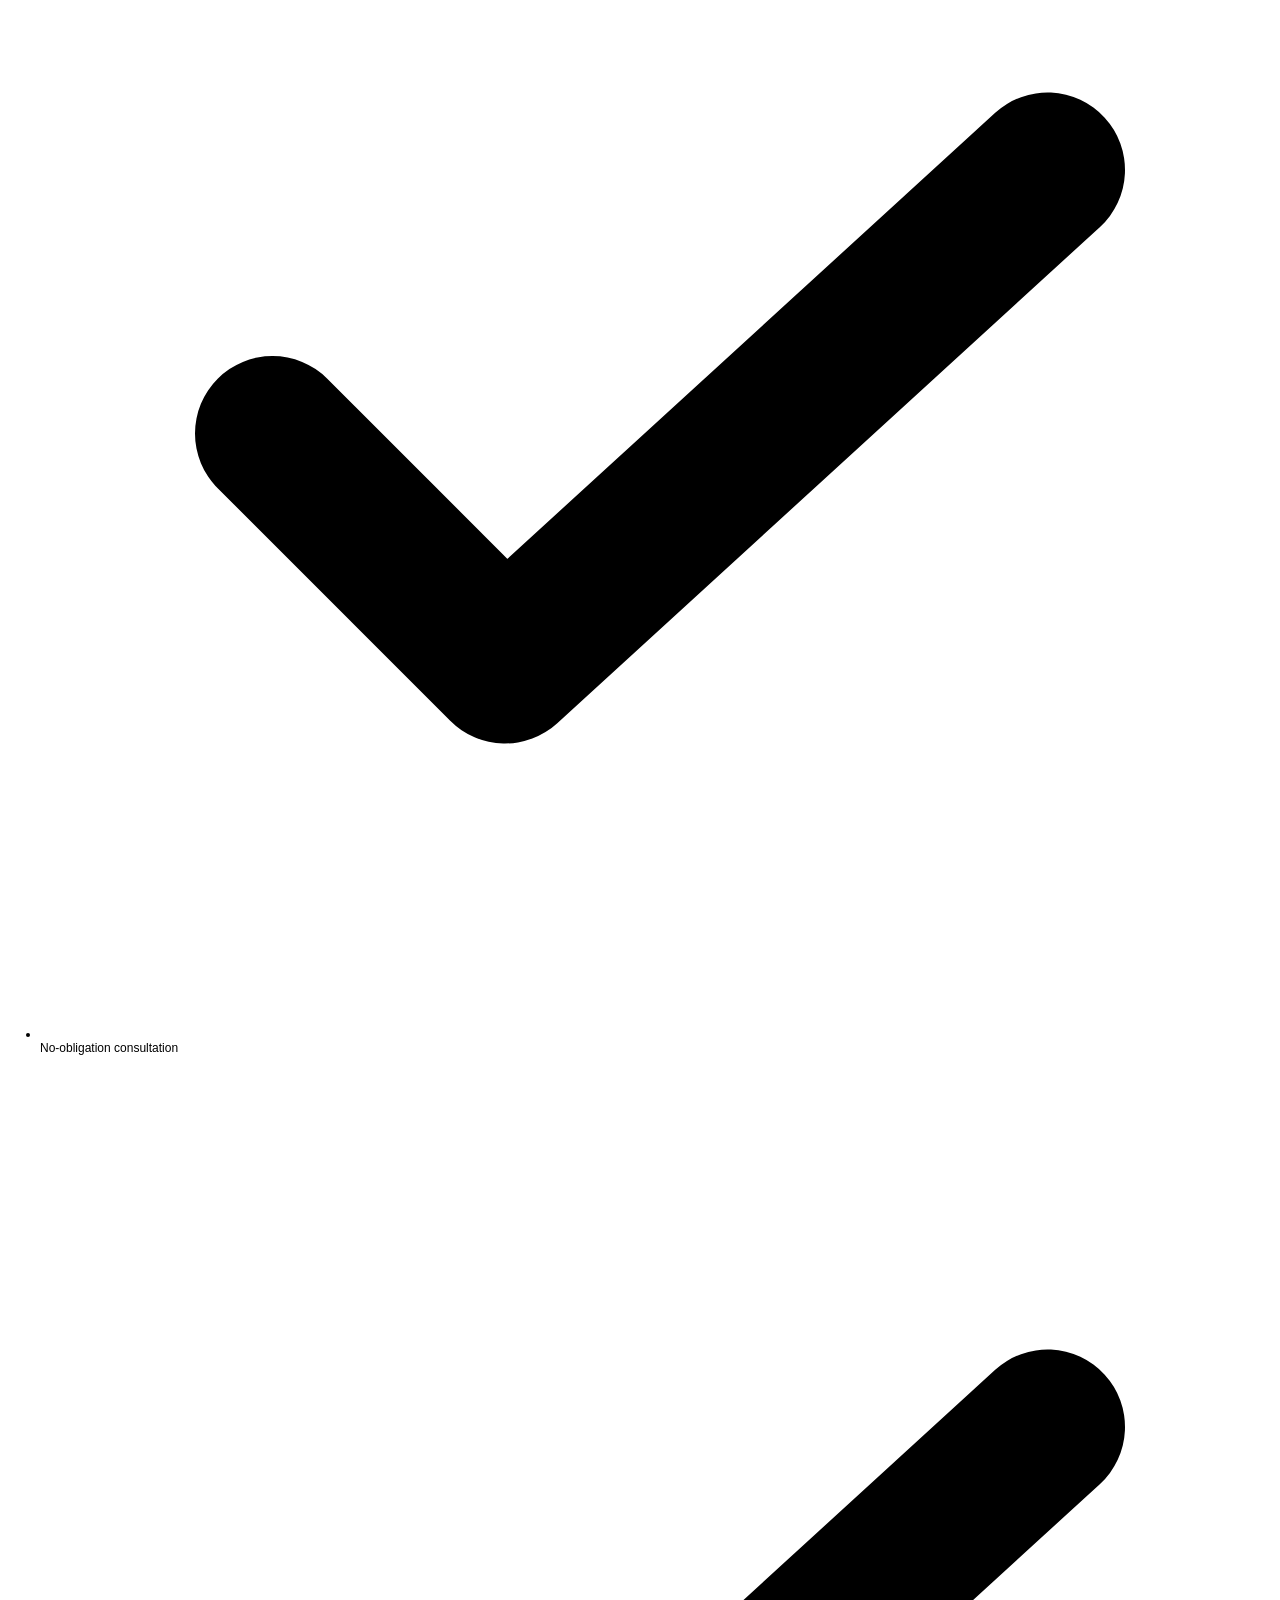
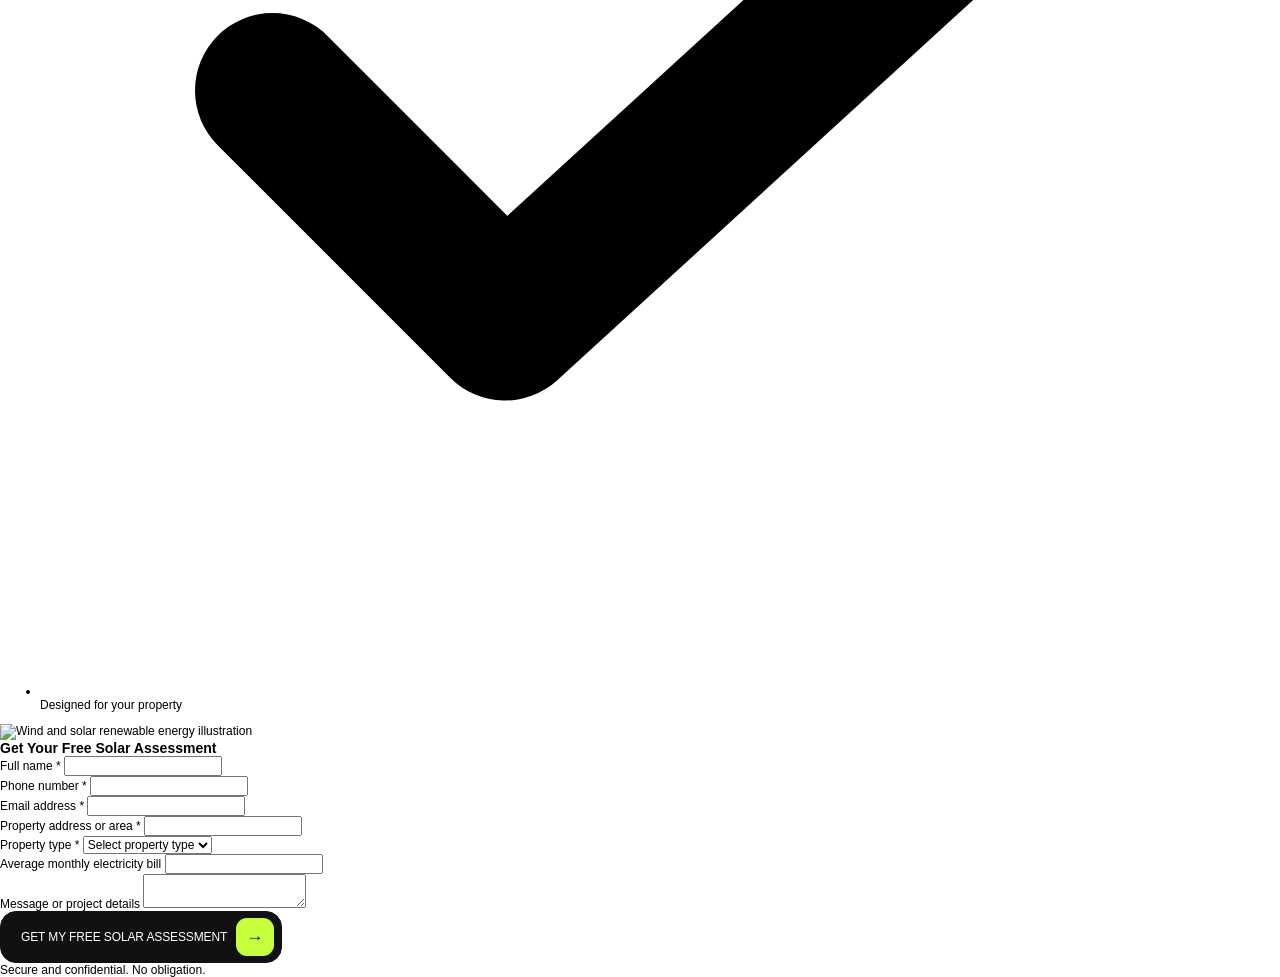
==== commit 30fb5a42: "Fix homepage hero and body CTA layouts, text wrapping, and container width constraints" ====
--- a/index.html
+++ b/index.html
@@ -10,8 +10,8 @@
     <!-- End of headStart -->
 	<meta name="viewport" content="width=device-width">
 	<meta name="generator" content="Framer 27b79d7">
-	<title>Solaris Energy - Smart Solar Solutions for Homes</title>
-    <meta name="description" content="Power your home with clean solar energy. Solaris Energy provides efficient solar installation, smart monitoring, and long-term energy savings.">
+	<title>Esteem Energy | Solar Solutions for Australian Homes and Businesses</title>
+    <meta name="description" content="Esteem Energy provides residential solar panels, battery storage and professional solar installation solutions for Australian homes and businesses.">
     <meta name="framer-search-index" content="https://framerusercontent.com/sites/1wGLiqdHAIHLNS51d9J0lY/searchIndex-DKEvsbUwccrr.json">
     <meta name="framer-search-index-fallback" content="https://framerusercontent.com/sites/1wGLiqdHAIHLNS51d9J0lY/searchIndex-Cos8FxIQ3IKm.json">
     <link href="https://framerusercontent.com/images/dnB3SztiRDk16iA2qYzq8kPCSE.png" rel="icon" media="(prefers-color-scheme: light)">
@@ -19,13 +19,13 @@
     <link rel="apple-touch-icon" href="https://framerusercontent.com/images/dnB3SztiRDk16iA2qYzq8kPCSE.png">
     <!-- Open Graph / Facebook -->
     <meta property="og:type" content="website">
-    <meta property="og:title" content="Solaris Energy - Smart Solar Solutions for Homes">
-    <meta property="og:description" content="Power your home with clean solar energy. Solaris Energy provides efficient solar installation, smart monitoring, and long-term energy savings.">
+    <meta property="og:title" content="Esteem Energy | Solar Solutions for Australian Homes and Businesses">
+    <meta property="og:description" content="Esteem Energy provides residential solar panels, battery storage and professional solar installation solutions for Australian homes and businesses.">
     <meta property="og:image" content="https://framerusercontent.com/images/jZYxDkLpjHZOD4AhpV7sb5mqKoU.png">
     <!-- Twitter -->
     <meta name="twitter:card" content="summary_large_image">
-    <meta name="twitter:title" content="Solaris Energy - Smart Solar Solutions for Homes">
-    <meta name="twitter:description" content="Power your home with clean solar energy. Solaris Energy provides efficient solar installation, smart monitoring, and long-term energy savings.">
+    <meta name="twitter:title" content="Esteem Energy | Solar Solutions for Australian Homes and Businesses">
+    <meta name="twitter:description" content="Esteem Energy provides residential solar panels, battery storage and professional solar installation solutions for Australian homes and businesses.">
     <meta name="twitter:image" content="https://framerusercontent.com/images/jZYxDkLpjHZOD4AhpV7sb5mqKoU.png">
 	
 	<style data-framer-font-css="">@font-face { font-family: "Geist"; src: url("https://fonts.gstatic.com/s/geist/v4/gyBhhwUxId8gMGYQMKR3pzfaWI_RruM4mJPby1QNtA.woff2"); font-display: swap; font-style: normal; font-weight: 500 }
@@ -205,7 +205,7 @@
     
     <!-- End of bodyStart -->
 	
-	<div id="main" data-framer-hydrate-v2="{&quot;routeId&quot;:&quot;augiA20Il&quot;,&quot;localeId&quot;:&quot;default&quot;,&quot;breakpoints&quot;:[{&quot;hash&quot;:&quot;72rtr7&quot;,&quot;mediaQuery&quot;:&quot;(min-width: 1200px)&quot;},{&quot;hash&quot;:&quot;gs4rnh&quot;,&quot;mediaQuery&quot;:&quot;(min-width: 810px) and (max-width: 1199.98px)&quot;},{&quot;hash&quot;:&quot;8hrbh&quot;,&quot;mediaQuery&quot;:&quot;(max-width: 809.98px)&quot;},{&quot;hash&quot;:&quot;1syhkjb&quot;,&quot;mediaQuery&quot;:&quot;(min-width: 1200px)&quot;},{&quot;hash&quot;:&quot;s4zxyi&quot;,&quot;mediaQuery&quot;:&quot;(min-width: 810px) and (max-width: 1199.98px)&quot;},{&quot;hash&quot;:&quot;16e27q6&quot;,&quot;mediaQuery&quot;:&quot;(max-width: 809.98px)&quot;}]}" data-framer-ssr-released-at="2026-05-12T14:28:04.547Z" data-framer-page-optimized-at="2026-05-15T14:30:50.940Z" data-framer-generated-page=""><!--$--><!--$--><style data-framer-html-style="">:root body { background: rgb(255, 255, 255); }</style><div class="framer-yFX2h framer-1syhkjb" data-layout-template="true" style="min-height:100vh;width:auto"><div class="framer-efto20-container" data-framer-layout-hint-center-x="true" style="transform: translateX(-50%);"><div class="ssr-variant hidden-16e27q6"><nav class="framer-Pzvvg framer-1r6zuo6 framer-v-1r6zuo6" data-framer-appear-id="1r6zuo6" data-framer-name="Desktop View" style="background-color: rgba(0, 0, 0, 0); width: 100%; will-change: auto; opacity: 1; transform: none;"><div class="framer-5it3es" data-framer-name="Header Container" style="background-color: rgba(0, 0, 0, 0); border-radius: 14px; opacity: 1; will-change: auto;"><div class="framer-12wg38p" data-framer-name="Logo And Hamburger" style="opacity: 1;"><div class="framer-yi202p-container" style="opacity: 1;"><!--$--><a class="framer-MQA7e framer-pio7sg framer-v-6nyysg framer-ige5ql" data-framer-name="Dark Small" data-highlight="true" href="./#hero" tabindex="0" style="opacity: 1;"><div class="framer-52zp5j" data-framer-name="Logo Icon" style="background-color: var(--token-15d833e3-f4d9-4ee2-8e53-d70dcb341a0a, rgb(226, 250, 90)); border-radius: 10px; opacity: 1;"><div data-framer-component-type="SVG" parentsize="0" _constraints="[object Object]" rotation="0" shadows="" class="framer-1tmzhl5" aria-hidden="true" style="image-rendering: pixelated; flex-shrink: 0; opacity: 1;"><div class="svgContainer" style="width:100%;height:100%;aspect-ratio:inherit"><svg style="width:100%;height:100%;" preserveAspectRatio="none" width="100%" height="100%"><use href="#svg184754302_283"></use></svg></div></div></div><div data-framer-component-type="SVG" data-framer-name="Container" parentsize="0" _constraints="[object Object]" rotation="0" shadows="" class="framer-b3z37u" aria-hidden="true" style="image-rendering: pixelated; flex-shrink: 0; opacity: 1;"><div class="svgContainer" style="width:100%;height:100%;aspect-ratio:inherit"><svg style="width:100%;height:100%;" preserveAspectRatio="none" width="100%" height="100%"><use href="#svg2051081350_8933"></use></svg></div></div></a><!--/$--></div></div><div class="framer-1yrn0wc" data-framer-name="Navigation Links" style="opacity: 1;"><!--$--><div class="framer-s36o8q-container" data-framer-name="Navigation Link 1" name="Navigation Link 1" style="opacity: 1;"><!--$--><a name="Navigation Link 1" class="framer-HUQfU framer-wAD5R framer-ot39b8 framer-v-ot39b8 framer-1x027sk" data-framer-name="Header" data-highlight="true" href="./#hero" tabindex="0" style="opacity: 1;"><div class="framer-g01g8c" data-framer-name="All Pages Label" data-framer-component-type="RichTextContainer" style="--extracted-r6o4lv: var(--token-7a4abf4f-f022-4317-96d1-4d64f8c7d124, rgba(17, 17, 17, 0.7)); --framer-link-text-color: rgb(0, 153, 255); --framer-link-text-decoration: underline; transform: none; opacity: 1;"><p class="framer-text framer-styles-preset-1y18zfp" data-styles-preset="NeiZI1pin" dir="auto" style="--framer-text-color:var(--extracted-r6o4lv, var(--token-7a4abf4f-f022-4317-96d1-4d64f8c7d124, rgba(17, 17, 17, 0.7)))">Home</p></div></a><!--/$--></div><!--/$--><!--$--><div class="framer-ha9knt-container" data-framer-name="Navigation Link 4" name="Navigation Link 4" style="opacity: 1;"><!--$--><a name="Navigation Link 4" class="framer-HUQfU framer-wAD5R framer-ot39b8 framer-v-ot39b8 framer-1x027sk" data-framer-name="Header" data-highlight="true" href="./#about" tabindex="0" style="opacity: 1;"><div class="framer-g01g8c" data-framer-name="All Pages Label" data-framer-component-type="RichTextContainer" style="--extracted-r6o4lv: var(--token-7a4abf4f-f022-4317-96d1-4d64f8c7d124, rgba(17, 17, 17, 0.7)); --framer-link-text-color: rgb(0, 153, 255); --framer-link-text-decoration: underline; transform: none; opacity: 1;"><p class="framer-text framer-styles-preset-1y18zfp" data-styles-preset="NeiZI1pin" dir="auto" style="--framer-text-color:var(--extracted-r6o4lv, var(--token-7a4abf4f-f022-4317-96d1-4d64f8c7d124, rgba(17, 17, 17, 0.7)))">About</p></div></a><!--/$--></div><!--/$--><!--$--><div class="framer-1git97u-container" data-framer-name="Navigation Link 2" name="Navigation Link 2" style="opacity: 1;"><!--$--><a name="Navigation Link 2" class="framer-HUQfU framer-wAD5R framer-ot39b8 framer-v-ot39b8 framer-1x027sk" data-framer-name="Header" data-highlight="true" href="./#solution" tabindex="0" style="opacity: 1;"><div class="framer-g01g8c" data-framer-name="All Pages Label" data-framer-component-type="RichTextContainer" style="--extracted-r6o4lv: var(--token-7a4abf4f-f022-4317-96d1-4d64f8c7d124, rgba(17, 17, 17, 0.7)); --framer-link-text-color: rgb(0, 153, 255); --framer-link-text-decoration: underline; transform: none; opacity: 1;"><p class="framer-text framer-styles-preset-1y18zfp" data-styles-preset="NeiZI1pin" dir="auto" style="--framer-text-color:var(--extracted-r6o4lv, var(--token-7a4abf4f-f022-4317-96d1-4d64f8c7d124, rgba(17, 17, 17, 0.7)))">Solution</p></div></a><!--/$--></div><!--/$--><!--$--><div class="framer-qvjt5g-container" data-framer-name="Navigation Link 3" name="Navigation Link 3" style="opacity: 1;"><!--$--><a name="Navigation Link 3" class="framer-HUQfU framer-wAD5R framer-ot39b8 framer-v-ot39b8 framer-1x027sk" data-framer-name="Header" data-highlight="true" href="./#projects" tabindex="0" style="opacity: 1;"><div class="framer-g01g8c" data-framer-name="All Pages Label" data-framer-component-type="RichTextContainer" style="--extracted-r6o4lv: var(--token-7a4abf4f-f022-4317-96d1-4d64f8c7d124, rgba(17, 17, 17, 0.7)); --framer-link-text-color: rgb(0, 153, 255); --framer-link-text-decoration: underline; transform: none; opacity: 1;"><p class="framer-text framer-styles-preset-1y18zfp" data-styles-preset="NeiZI1pin" dir="auto" style="--framer-text-color:var(--extracted-r6o4lv, var(--token-7a4abf4f-f022-4317-96d1-4d64f8c7d124, rgba(17, 17, 17, 0.7)))">Projects</p></div></a><!--/$--></div><!--/$--><!--$--><div class="framer-d3gver-container" data-framer-name="Navigation Link 5" name="Navigation Link 5" style="opacity: 1;"><!--$--><a name="Navigation Link 5" class="framer-HUQfU framer-wAD5R framer-ot39b8 framer-v-ot39b8 framer-1x027sk" data-framer-name="Header" data-highlight="true" href="./#faqs" tabindex="0" style="opacity: 1;"><div class="framer-g01g8c" data-framer-name="All Pages Label" data-framer-component-type="RichTextContainer" style="--extracted-r6o4lv: var(--token-7a4abf4f-f022-4317-96d1-4d64f8c7d124, rgba(17, 17, 17, 0.7)); --framer-link-text-color: rgb(0, 153, 255); --framer-link-text-decoration: underline; transform: none; opacity: 1;"><p class="framer-text framer-styles-preset-1y18zfp" data-styles-preset="NeiZI1pin" dir="auto" style="--framer-text-color:var(--extracted-r6o4lv, var(--token-7a4abf4f-f022-4317-96d1-4d64f8c7d124, rgba(17, 17, 17, 0.7)))">FAQ</p></div></a><!--/$--></div><!--/$--></div><!--$--><div class="framer-mt5eyy-container" data-framer-name="Call To Action Button" name="Call To Action Button" style="opacity: 1;"><!--$--><a name="Call To Action Button" class="framer-WMYoJ framer-wAD5R framer-11jj171 framer-v-11jj171 framer-bdor2h" data-border="true" data-highlight="true" href="./contact/" tabindex="0" style="--border-bottom-width: 1px; --border-color: var(--token-6c42b447-86f0-4e17-8a28-8fb1077bb297, rgba(17, 17, 17, 0.1)); --border-left-width: 1px; --border-right-width: 1px; --border-style: solid; --border-top-width: 1px; background-color: var(--token-2763ba69-37f4-466b-a886-944c5c11478c, rgba(255, 255, 255, 0.4)); border-radius: 12px; opacity: 1; will-change: auto;" data-framer-name="Primary"><div class="framer-13xk4pa" data-framer-component-type="RichTextContainer" style="--framer-link-text-color: rgb(0, 153, 255); --framer-link-text-decoration: underline; transform: none; opacity: 1; will-change: auto; --extracted-r6o4lv: rgba(255, 255, 255, 0);"><p class="framer-text framer-styles-preset-1y18zfp" data-styles-preset="NeiZI1pin" dir="auto" style="">Get Consultation</p></div><div class="framer-11rp8ru" data-framer-name="Arrow Icon Wrapper" style="background-color: var(--token-c0720168-1e12-45f8-8c7d-25768cd24fa0, rgb(17, 17, 17)); border-radius: 8px; opacity: 1; will-change: auto;"><svg data-framer-name="Arrow Icon" class="framer-QYMJl framer-j6tph6" role="presentation" viewBox="0 0 24 24" style="--4i27ky: var(--token-cecf886f-35d1-4207-a045-acf7164ed7a9, rgb(255, 255, 255)); --b8xnka: 2; --42b6oa: 0.16; will-change: auto; transform: none; transform-origin: 50% 50% 0px; opacity: 1;"><use href="#1235104226"></use></svg><svg data-framer-name="Arrow Icon" class="framer-QYMJl framer-vlv1kw" role="presentation" viewBox="0 0 24 24" style="--4i27ky: var(--token-c0720168-1e12-45f8-8c7d-25768cd24fa0, rgb(17, 17, 17)); --b8xnka: 2; --42b6oa: 0.16; transform: none; transform-origin: 50% 50% 0px; will-change: auto;"><use href="#1235104226"></use></svg></div></a><!--/$--></div><!--/$--></div></nav></div></div><style data-framer-html-style="">html body { background: var(--token-cecf886f-35d1-4207-a045-acf7164ed7a9, rgb(255, 255, 255)); }</style><div data-framer-root="" class="framer-WiXf4 framer-9cjYs framer-IDNwA framer-FwZIw framer-zwwaW framer-VKlxO framer-72rtr7" style="min-height:100vh;width:auto;display:contents"><header class="framer-1p1am8u" data-framer-name="Hero Section" id="hero"><header as="header" class="framer-1swdlxp" data-framer-name="Hero Content Container"><div style="position:absolute;border-radius:inherit;corner-shape:inherit;top:0;right:0;bottom:0;left:0" data-framer-background-image-wrapper="true"><img decoding="auto" width="1376" height="768" sizes="(min-width: 1200px) 100vw, (min-width: 810px) and (max-width: 1199.98px) 100vw, (max-width: 809.98px) 100vw" srcset="https://framerusercontent.com/images/Ss87WdLoqtNCvaghtqpXQxsznjk.png?scale-down-to=512&amp;width=1376&amp;height=768 512w,https://framerusercontent.com/images/Ss87WdLoqtNCvaghtqpXQxsznjk.png?scale-down-to=1024&amp;width=1376&amp;height=768 1024w,https://framerusercontent.com/images/Ss87WdLoqtNCvaghtqpXQxsznjk.png?width=1376&amp;height=768 1376w" src="./Solaris Energy - Smart Solar Solutions for Homes_files/Ss87WdLoqtNCvaghtqpXQxsznjk.png" alt="Modern white building on a cliff overlooking dark stormy seas." style="display:block;width:100%;height:100%;border-radius:inherit;corner-shape:inherit;object-position:right top;object-fit:cover"></div><div class="framer-9onuti" data-framer-name="Main Content"><div class="framer-oi8pcr" data-framer-name="Tag Section" style="will-change: transform; opacity: 1; transform: none;"><div class="framer-fc7tn3" data-framer-name="Ranking Container"><div class="framer-15daihs" data-framer-name="Trusted Label" data-framer-component-type="RichTextContainer" style="transform:none"><p class="framer-text framer-styles-preset-5fvkiw" data-styles-preset="U0Yr63Gev" dir="auto" style="--framer-text-color:var(--token-c0720168-1e12-45f8-8c7d-25768cd24fa0, rgb(17, 17, 17))">Trusted</p></div></div><div class="framer-wz7pp6" data-framer-name="Trusted By 10,000+ Homeowners Label" data-framer-component-type="RichTextContainer" style="transform:none"><p class="framer-text framer-styles-preset-5fvkiw" data-styles-preset="U0Yr63Gev" dir="auto" style="--framer-text-color:var(--token-cecf886f-35d1-4207-a045-acf7164ed7a9, rgb(255, 255, 255))">by 500+ Homeowners</p></div></div><div class="framer-wfzur6" data-framer-name="Hero Text Content"><div class="framer-1nvzpyf" data-framer-name="Solar Energy Title" data-framer-component-type="RichTextContainer" style="justify-content:center;transform:none"><h1 class="framer-text framer-styles-preset-1ir93f5" data-styles-preset="GwnDDkB7n" dir="auto" style="--framer-text-alignment:center;--framer-text-color:var(--token-c0720168-1e12-45f8-8c7d-25768cd24fa0, rgb(17, 17, 17))"><span style="display: inline-block; opacity: 1; filter: blur(0px); transform: none; will-change: transform;">Solar</span> <span style="display: inline-block; opacity: 1; filter: blur(0px); transform: none; will-change: transform;">energy</span> <span style="display: inline-block; opacity: 1; filter: blur(0px); transform: none; will-change: transform;">that</span> <span style="display: inline-block; opacity: 1; filter: blur(0px); transform: none; will-change: transform;">moves</span> <span style="display: inline-block; opacity: 1; filter: blur(0px); transform: none; will-change: transform;">the</span> <span style="display: inline-block; opacity: 1; filter: blur(0px); transform: none; will-change: transform;">world</span> <span style="display: inline-block; opacity: 1; filter: blur(0px); transform: none; will-change: transform;">forward</span></h1></div><div class="framer-cokco8" data-framer-name="Solar Solutions Description" data-framer-component-type="RichTextContainer" style="justify-content:center;transform:none"><p class="framer-text framer-styles-preset-1oj9t8m" data-styles-preset="SIFQLPthY" dir="auto" style="--framer-text-alignment:center;--framer-text-color:var(--token-c0720168-1e12-45f8-8c7d-25768cd24fa0, rgb(17, 17, 17))"><span style="display: inline-block; opacity: 1; filter: blur(0px); transform: none; will-change: transform;">Powering</span> <span style="display: inline-block; opacity: 1; filter: blur(0px); transform: none; will-change: transform;">homes</span> <span style="display: inline-block; opacity: 1; filter: blur(0px); transform: none; will-change: transform;">and</span> <span style="display: inline-block; opacity: 1; filter: blur(0px); transform: none; will-change: transform;">businesses</span> <span style="display: inline-block; opacity: 1; filter: blur(0px); transform: none; will-change: transform;">with</span> <span style="display: inline-block; opacity: 1; filter: blur(0px); transform: none; will-change: transform;">clean,</span> <span style="display: inline-block; opacity: 1; filter: blur(0px); transform: none; will-change: transform;">renewable</span> <span style="display: inline-block; opacity: 1; filter: blur(0px); transform: none; will-change: transform;">solar</span> <span style="display: inline-block; opacity: 1; filter: blur(0px); transform: none; will-change: transform;">solutions.</span> <span style="display: inline-block; opacity: 1; filter: blur(0px); transform: none; will-change: transform;">Reduce</span> <span style="display: inline-block; opacity: 1; filter: blur(0px); transform: none; will-change: transform;">your</span> <span style="display: inline-block; opacity: 1; filter: blur(0px); transform: none; will-change: transform;">carbon</span> <span style="display: inline-block; opacity: 1; filter: blur(0px); transform: none; will-change: transform;">footprint</span> <span style="display: inline-block; opacity: 1; filter: blur(0px); transform: none; will-change: transform;">and</span> <span style="display: inline-block; opacity: 1; filter: blur(0px); transform: none; will-change: transform;">energy</span> <span style="display: inline-block; opacity: 1; filter: blur(0px); transform: none; will-change: transform;">costs</span> <span style="display: inline-block; opacity: 1; filter: blur(0px); transform: none; will-change: transform;">today.</span></p></div></div><div class="framer-pvrod3" data-framer-appear-id="pvrod3" data-framer-name="Call To Actions" style="opacity: 1; transform: none; will-change: transform;"><!--$--><div class="framer-1o7f2cn-container" data-framer-name="Primary Button" name="Primary Button" style="will-change: transform; opacity: 1; transform: none;"><!--$--><a name="Primary Button" class="framer-WMYoJ framer-wAD5R framer-11jj171 framer-v-j15i3q framer-bdor2h" data-border="true" data-highlight="true" href="./contact/" target="_blank" tabindex="0" style="--border-bottom-width: 0px; --border-color: var(--token-6c42b447-86f0-4e17-8a28-8fb1077bb297, rgba(17, 17, 17, 0.1)); --border-left-width: 0px; --border-right-width: 0px; --border-style: solid; --border-top-width: 0px; background-color: var(--token-c0720168-1e12-45f8-8c7d-25768cd24fa0, rgb(17, 17, 17)); border-radius: 12px; opacity: 1; will-change: auto;" data-framer-name="Solid Black"><div class="framer-13xk4pa" data-framer-component-type="RichTextContainer" style="--framer-link-text-color: rgb(0, 153, 255); --framer-link-text-decoration: underline; --extracted-r6o4lv: var(--token-cecf886f-35d1-4207-a045-acf7164ed7a9, rgb(255, 255, 255)); transform: none; opacity: 1;"><p class="framer-text framer-styles-preset-1y18zfp" data-styles-preset="NeiZI1pin" dir="auto" style="--framer-text-color: var(--extracted-r6o4lv, var(--token-cecf886f-35d1-4207-a045-acf7164ed7a9, rgb(255, 255, 255)));">Get Consultation</p></div><div class="framer-11rp8ru" data-framer-name="Arrow Icon Wrapper" style="background-color: var(--token-15d833e3-f4d9-4ee2-8e53-d70dcb341a0a, rgb(226, 250, 90)); border-radius: 8px; opacity: 1; will-change: auto;"><svg data-framer-name="Arrow Icon" class="framer-QYMJl framer-j6tph6" role="presentation" viewBox="0 0 24 24" style="--4i27ky: var(--token-c0720168-1e12-45f8-8c7d-25768cd24fa0, rgb(17, 17, 17)); --b8xnka: 2; --42b6oa: 0.16; will-change: auto; transform: none; transform-origin: 50% 50% 0px;"><use href="#1235104226"></use></svg><svg data-framer-name="Arrow Icon" class="framer-QYMJl framer-vlv1kw" role="presentation" viewBox="0 0 24 24" style="--4i27ky: var(--token-15d833e3-f4d9-4ee2-8e53-d70dcb341a0a, rgb(226, 250, 90)); --b8xnka: 2; --42b6oa: 0.16; transform: none; transform-origin: 50% 50% 0px;"><use href="#1235104226"></use></svg></div></a><!--/$--></div><!--/$--></div></div><div class="ssr-variant hidden-8hrbh"><div class="framer-130mivm" data-framer-appear-id="130mivm" data-framer-name="Roofing Image" style="height: auto; aspect-ratio: 2.7801 / 1; opacity: 1; transform: none; will-change: transform;"><div style="position:absolute;border-radius:inherit;corner-shape:inherit;top:0;right:0;bottom:0;left:0" data-framer-background-image-wrapper="true"><img decoding="auto" width="2794" height="1005" sizes="(min-width: 1200px) 100vw, (min-width: 810px) and (max-width: 1199.98px) 100vw, (max-width: 809.98px) 100vw" srcset="https://framerusercontent.com/images/0fHDe2iBdq8jcNJtLJtaRz2EiXc.png?scale-down-to=512&amp;width=2794&amp;height=1005 512w,https://framerusercontent.com/images/0fHDe2iBdq8jcNJtLJtaRz2EiXc.png?scale-down-to=1024&amp;width=2794&amp;height=1005 1024w,https://framerusercontent.com/images/0fHDe2iBdq8jcNJtLJtaRz2EiXc.png?scale-down-to=2048&amp;width=2794&amp;height=1005 2048w,https://framerusercontent.com/images/0fHDe2iBdq8jcNJtLJtaRz2EiXc.png?width=2794&amp;height=1005 2794w" src="./Solaris Energy - Smart Solar Solutions for Homes_files/0fHDe2iBdq8jcNJtLJtaRz2EiXc.png" alt="Modern house with solar panels, large windows, and a parked car." style="display:block;width:100%;height:100%;border-radius:inherit;corner-shape:inherit;object-position:center top;object-fit:cover"></div></div></div><div class="framer-bcxrl8-container" data-framer-name="Noise Overlay" name="Noise Overlay"><!--$--><div style="width:100%;height:100%;background-size:161px;background-repeat:repeat;background-image:url(&#39;https://framerusercontent.com/images/rR6HYXBrMmX4cRpXfXUOvpvpB0.png&#39;);opacity:0.04;border-radius:0"></div><!--/$--></div></header></header><div class="framer-1hosrps" data-framer-name="About Us Section" id="about"><section class="framer-1veejgr" data-framer-name="Container"><div class="framer-1xmxb93" data-framer-name="Overview Content"><div class="framer-o370hi" data-framer-name="Text Content" style="will-change: transform; opacity: 1; transform: none;"><div class="framer-9b0qty" data-framer-name="Top Content"><div class="ssr-variant"><div class="framer-zhutmi-container" data-framer-appear-id="zhutmi" data-framer-name="Badge Component" name="Badge Component" style="opacity: 1; transform: none; will-change: transform;"><div name="Badge Component" class="framer-ZDQHO framer-9cjYs framer-1wutdf1 framer-v-1wutdf1" data-framer-name="Badge" style="border-radius: 8px; opacity: 1;"><div class="framer-1rfy16v" data-framer-name="Slash Separator" data-framer-component-type="RichTextContainer" style="justify-content: center; --framer-paragraph-spacing: 0px; transform: none; opacity: 1;"><p class="framer-text framer-styles-preset-5fvkiw" data-styles-preset="U0Yr63Gev" dir="auto">/</p></div><div class="framer-zf0x63" data-framer-name="Market Leaders Label" data-framer-component-type="RichTextContainer" style="justify-content: center; --framer-paragraph-spacing: 0px; transform: none; opacity: 1;"><p class="framer-text framer-styles-preset-5fvkiw" data-styles-preset="U0Yr63Gev" dir="auto">About</p></div></div></div></div><div class="framer-okrcz7" data-framer-name="Headline Label" data-framer-component-type="RichTextContainer" style="justify-content:center;transform:none"><h2 class="framer-text framer-styles-preset-1x7sb3x" data-styles-preset="prLN0VhM9" dir="auto">Smart Solar Solutions for Modern Homes</h2></div><div class="framer-m60tj5" data-framer-name="Description Label" data-framer-component-type="RichTextContainer" style="justify-content:center;transform:none"><p class="framer-text framer-styles-preset-1oj9t8m" data-styles-preset="SIFQLPthY" dir="auto">We design and install high-performance solar systems that help homeowners reduce electricity bills and transition to clean energy.</p></div></div><div class="framer-o7ierc" data-framer-name="Bottom Content"><div class="framer-1c985e4" data-framer-name="CTA Buttons"><!--$--><div class="ssr-variant"><div class="framer-z186ud-container" data-framer-name="Button Component" name="Button Component" style="will-change: transform; opacity: 1; transform: none;"><!--$--><a name="Button Component" class="framer-WMYoJ framer-wAD5R framer-11jj171 framer-v-j15i3q framer-bdor2h" data-border="true" data-framer-name="Solid Black" data-highlight="true" href="./#solution" target="_blank" tabindex="0" style="--border-bottom-width: 0px; --border-color: var(--token-6c42b447-86f0-4e17-8a28-8fb1077bb297, rgba(17, 17, 17, 0.1)); --border-left-width: 0px; --border-right-width: 0px; --border-style: solid; --border-top-width: 0px; background-color: var(--token-c0720168-1e12-45f8-8c7d-25768cd24fa0, rgb(17, 17, 17)); border-radius: 12px; opacity: 1;"><div class="framer-13xk4pa" data-framer-component-type="RichTextContainer" style="--framer-link-text-color: rgb(0, 153, 255); --framer-link-text-decoration: underline; --extracted-r6o4lv: var(--token-cecf886f-35d1-4207-a045-acf7164ed7a9, rgb(255, 255, 255)); transform: none; opacity: 1;"><p class="framer-text framer-styles-preset-1y18zfp" data-styles-preset="NeiZI1pin" dir="auto" style="--framer-text-color:var(--extracted-r6o4lv, var(--token-cecf886f-35d1-4207-a045-acf7164ed7a9, rgb(255, 255, 255)))">Explore Solar Solutions</p></div><div class="framer-11rp8ru" data-framer-name="Arrow Icon Wrapper" style="background-color: var(--token-15d833e3-f4d9-4ee2-8e53-d70dcb341a0a, rgb(226, 250, 90)); border-radius: 8px; opacity: 1;"><svg data-framer-name="Arrow Icon" class="framer-QYMJl framer-j6tph6" role="presentation" viewBox="0 0 24 24" style="--4i27ky: var(--token-c0720168-1e12-45f8-8c7d-25768cd24fa0, rgb(17, 17, 17)); --b8xnka: 2; --42b6oa: 0.16; opacity: 1;"><use href="#1235104226"></use></svg><svg data-framer-name="Arrow Icon" class="framer-QYMJl framer-vlv1kw" role="presentation" viewBox="0 0 24 24" style="--4i27ky: var(--token-15d833e3-f4d9-4ee2-8e53-d70dcb341a0a, rgb(226, 250, 90)); --b8xnka: 2; --42b6oa: 0.16; opacity: 1;"><use href="#1235104226"></use></svg></div></a><!--/$--></div></div><!--/$--></div></div></div><div class="framer-18dx4a9-container" data-code-component-plugin-id="84d4c1" data-framer-name="Reel Carousel" name="Reel Carousel" style="will-change: transform; opacity: 1; transform: none;"><!--$--><div class="ssr-variant hidden-gs4rnh"><div style="height:100%;width:100%;position:relative;overflow:hidden;border-radius:20px"><div style="position: absolute; inset: 0px; z-index: 1; opacity: 1; will-change: transform;"><img src="https://framerusercontent.com/images/yz7dpTXEV87kiBDV7C7XVI568Q.png?width=1024&amp;height=1024" alt="Reel image" style="width: 100%; height: 100%; object-fit: cover; display: block;"><div style="position: absolute; inset: 0px; background: linear-gradient(to top, rgba(0, 0, 0, 0.6), transparent);"></div></div><div style="position: absolute; inset: 0px; z-index: 1; opacity: 0; will-change: transform;"><img src="https://framerusercontent.com/images/UAp3aOgZXmMPRG2Gr2r0ECoqzU.png?width=1024&amp;height=1024" alt="Reel image" style="width: 100%; height: 100%; object-fit: cover; display: block;"><div style="position: absolute; inset: 0px; background: linear-gradient(to top, rgba(0, 0, 0, 0.6), transparent);"></div></div><div style="position:absolute;top:16px;left:16px;right:16px;display:flex;align-items:center;gap:8px;z-index:20"><div style="flex:1;display:flex;gap:4px"><div style="flex:1;height:4px;background-color:rgba(255, 255, 255, 0.3);border-radius:2px;cursor:pointer;overflow:hidden"><div style="height: 100%; width: 100%; background-color: rgb(255, 255, 255); border-radius: 2px; transition: width 0.3s;"></div></div><div style="flex:1;height:4px;background-color:rgba(255, 255, 255, 0.3);border-radius:2px;cursor:pointer;overflow:hidden"><div style="height: 100%; width: 3.6%; background-color: rgb(255, 255, 255); border-radius: 2px; transition: none;"></div></div><div style="flex:1;height:4px;background-color:rgba(255, 255, 255, 0.3);border-radius:2px;cursor:pointer;overflow:hidden"><div style="height: 100%; width: 0%; background-color: rgb(255, 255, 255); border-radius: 2px; transition: width 0.3s;"></div></div><div style="flex:1;height:4px;background-color:rgba(255, 255, 255, 0.3);border-radius:2px;cursor:pointer;overflow:hidden"><div style="height: 100%; width: 0%; background-color: rgb(255, 255, 255); border-radius: 2px; transition: width 0.3s;"></div></div></div><button style="padding:8px;border-radius:50%;background-color:rgba(0, 0, 0, 0.3);backdrop-filter:blur(4px);border:none;color:rgb(255, 255, 255);opacity:0.7;cursor:pointer;transition:opacity 0.2s ease;display:flex;align-items:center;justify-content:center;flex-shrink:0"><svg width="16" height="16" viewBox="0 0 24 24" fill="currentColor"><rect x="6" y="4" width="4" height="16"></rect><rect x="14" y="4" width="4" height="16"></rect></svg></button></div><div style="position:absolute;inset:0;display:flex;flex-direction:column;padding:24px;z-index:10;justify-content:flex-end;align-items:flex-start"><div style="opacity: 1; will-change: transform;"><div style="display: flex; flex-direction: column; gap: 16px;"><div style="display: flex; flex-direction: column; gap: 8px;"><div style="font-size: 14px; font-weight: 500; letter-spacing: -0.01em; line-height: 1em; font-family: Inter, &quot;Inter Placeholder&quot;, sans-serif; font-style: normal; color: rgb(204, 204, 204); margin: 0px; opacity: 1; transform: translateY(-3.87235px); will-change: transform;">4/10/2026</div><h2 style="font-size: 32px; font-weight: 500; letter-spacing: -0.02em; line-height: 1em; font-family: &quot;Host Grotesk&quot;, &quot;Host Grotesk Placeholder&quot;, sans-serif; font-style: normal; color: rgb(255, 255, 255); margin: 0px; opacity: 1; transform: translateY(-1.20443px); will-change: transform;">Residential Solar Installation</h2><p style="font-size: 16px; font-weight: 400; letter-spacing: -0.01em; line-height: 1.3em; font-family: Inter, &quot;Inter Placeholder&quot;, sans-serif; font-style: normal; color: rgb(255, 255, 255); opacity: 1; margin: 0px; transform: none; will-change: transform;">Installing efficient rooftop solar panels to power homes with clean renewable energy solutions daily.</p></div></div></div></div><button style="z-index:20;width:40px;height:40px;border-radius:50%;background-color:rgba(0, 0, 0, 0.3);backdrop-filter:blur(4px);border:none;color:rgb(255, 255, 255);opacity:0.7;cursor:pointer;transition:opacity 0.2s ease, transform 0.15s ease;display:flex;align-items:center;justify-content:center;position:absolute;left:16px;top:50%;transform:translateY(-50%)"><svg style="width:24px;height:24px;fill:none;stroke:currentColor;stroke-width:2;stroke-linecap:round;stroke-linejoin:round" viewBox="0 0 24 24"><polyline points="15,18 9,12 15,6"></polyline></svg></button><button style="z-index:20;width:40px;height:40px;border-radius:50%;background-color:rgba(0, 0, 0, 0.3);backdrop-filter:blur(4px);border:none;color:rgb(255, 255, 255);opacity:0.7;cursor:pointer;transition:opacity 0.2s ease, transform 0.15s ease;display:flex;align-items:center;justify-content:center;position:absolute;right:16px;top:50%;transform:translateY(-50%)"><svg style="width:24px;height:24px;fill:none;stroke:currentColor;stroke-width:2;stroke-linecap:round;stroke-linejoin:round" viewBox="0 0 24 24"><polyline points="9,18 15,12 9,6"></polyline></svg></button></div></div><!--/$--></div></div><div class="framer-q29mqm" data-framer-name="Stat Cards" style="will-change: transform; opacity: 1; transform: none;"><div class="ssr-variant"><div class="framer-gxug41-container" data-framer-name="Stat Card 1" name="Stat Card 1"><div name="Stat Card 1" class="framer-09DGE framer-FwZIw framer-qeqjnn framer-v-qeqjnn" data-framer-name="Default" style="background-color: var(--token-cecf886f-35d1-4207-a045-acf7164ed7a9, rgb(255, 255, 255)); width: 100%; border-radius: 16px; opacity: 1;"><div class="framer-7mjaod" data-framer-name="Container" style="opacity: 1;"><div class="framer-bzb1hj" data-framer-name="Icon" style="background-color: var(--token-9f66b2f3-1c22-4180-8d4d-ccbc037786e7, rgb(242, 242, 242)); border-radius: 12px; opacity: 1;"><div class="framer-1vdsg79-container" style="opacity: 1;"><!--$--><div style="display:contents"><svg xmlns="http://www.w3.org/2000/svg" viewBox="0 0 256 256" focusable="false" color="var(--token-c0720168-1e12-45f8-8c7d-25768cd24fa0, rgb(17, 17, 17))" style="user-select: none; width: 100%; height: 100%; display: inline-block; fill: var(--token-c0720168-1e12-45f8-8c7d-25768cd24fa0, rgb(17, 17, 17)); color: var(--token-c0720168-1e12-45f8-8c7d-25768cd24fa0, rgb(17, 17, 17)); flex-shrink: 0;"><g color="var(--token-c0720168-1e12-45f8-8c7d-25768cd24fa0, rgb(17, 17, 17))" weight="duotone"><path d="M216,56v56c0,96-88,120-88,120S40,208,40,112V56a8,8,0,0,1,8-8H208A8,8,0,0,1,216,56Z" opacity="0.2"></path><path d="M208,40H48A16,16,0,0,0,32,56v56c0,52.72,25.52,84.67,46.93,102.19,23.06,18.86,46,25.26,47,25.53a8,8,0,0,0,4.2,0c1-.27,23.91-6.67,47-25.53C198.48,196.67,224,164.72,224,112V56A16,16,0,0,0,208,40Zm0,72c0,37.07-13.66,67.16-40.6,89.42A129.3,129.3,0,0,1,128,223.62a128.25,128.25,0,0,1-38.92-21.81C61.82,179.51,48,149.3,48,112l0-56,160,0ZM82.34,141.66a8,8,0,0,1,11.32-11.32L112,148.69l50.34-50.35a8,8,0,0,1,11.32,11.32l-56,56a8,8,0,0,1-11.32,0Z"></path></g></svg></div><!--/$--></div></div><div class="framer-r5t22t" data-framer-name="Text Content" style="opacity: 1;"><div class="framer-1b4edkh-container" style="opacity: 1;"><!--$--><p style="margin:0;opacity:0;pointer-events:none;user-select:none;text-align:left;font-family:&quot;Geist&quot;, &quot;Geist Placeholder&quot;, sans-serif;font-feature-settings:&#39;zero&#39; on, &#39;tnum&#39; on;font-size:32px;font-style:normal;font-weight:500;letter-spacing:-0.02em;line-height:120%">10<!-- -->+</p><p style="position:absolute;inset:0;user-select:auto;margin:0;color:rgb(10, 10, 10);text-decoration:none;text-align:left;font-family:&quot;Geist&quot;, &quot;Geist Placeholder&quot;, sans-serif;font-feature-settings:&#39;zero&#39; on, &#39;tnum&#39; on;font-size:32px;font-style:normal;font-weight:500;letter-spacing:-0.02em;line-height:120%">0<!-- -->+</p><!--/$--></div><div class="framer-1wa63zd" data-framer-name="Properties under management" data-framer-component-type="RichTextContainer" style="justify-content: center; --framer-paragraph-spacing: 0px; transform: none; opacity: 1;"><p class="framer-text framer-styles-preset-1oj9t8m" data-styles-preset="SIFQLPthY" dir="auto">Solar Industry Experience</p></div></div></div><div class="framer-57r1pn" data-framer-name="Properties under management" data-framer-component-type="RichTextContainer" style="justify-content: center; --framer-paragraph-spacing: 0px; transform: none; opacity: 1;"><p class="framer-text framer-styles-preset-1oj9t8m" data-styles-preset="SIFQLPthY" dir="auto">Delivering reliable solar energy solutions with years of expertise in residential and commercial installations.</p></div></div></div></div><div class="ssr-variant"><div class="framer-rgmwkm-container" data-framer-name="Stat Card 2" name="Stat Card 2"><div name="Stat Card 2" class="framer-09DGE framer-FwZIw framer-qeqjnn framer-v-qeqjnn" data-framer-name="Default" style="background-color: var(--token-cecf886f-35d1-4207-a045-acf7164ed7a9, rgb(255, 255, 255)); width: 100%; border-radius: 16px; opacity: 1;"><div class="framer-7mjaod" data-framer-name="Container" style="opacity: 1;"><div class="framer-bzb1hj" data-framer-name="Icon" style="background-color: var(--token-9f66b2f3-1c22-4180-8d4d-ccbc037786e7, rgb(242, 242, 242)); border-radius: 12px; opacity: 1;"><div class="framer-1vdsg79-container" style="opacity: 1;"><!--$--><div style="display:contents"><svg xmlns="http://www.w3.org/2000/svg" viewBox="0 0 256 256" focusable="false" color="var(--token-c0720168-1e12-45f8-8c7d-25768cd24fa0, rgb(17, 17, 17))" style="user-select: none; width: 100%; height: 100%; display: inline-block; fill: var(--token-c0720168-1e12-45f8-8c7d-25768cd24fa0, rgb(17, 17, 17)); color: var(--token-c0720168-1e12-45f8-8c7d-25768cd24fa0, rgb(17, 17, 17)); flex-shrink: 0;"><g color="var(--token-c0720168-1e12-45f8-8c7d-25768cd24fa0, rgb(17, 17, 17))" weight="duotone"><path d="M224,96a64,64,0,0,1-94.94,56L73,217A24,24,0,0,1,39,183L104,126.94a64,64,0,0,1,80-90.29L144,80l5.66,26.34L176,112l43.35-40A63.8,63.8,0,0,1,224,96Z" opacity="0.2"></path><path d="M226.76,69a8,8,0,0,0-12.84-2.88l-40.3,37.19-17.23-3.7-3.7-17.23,37.19-40.3A8,8,0,0,0,187,29.24,72,72,0,0,0,88,96,72.34,72.34,0,0,0,94,124.94L33.79,177c-.15.12-.29.26-.43.39a32,32,0,0,0,45.26,45.26c.13-.13.27-.28.39-.42L131.06,162A72,72,0,0,0,232,96,71.56,71.56,0,0,0,226.76,69ZM160,152a56.14,56.14,0,0,1-27.07-7,8,8,0,0,0-9.92,1.77L67.11,211.51a16,16,0,0,1-22.62-22.62L109.18,133a8,8,0,0,0,1.77-9.93,56,56,0,0,1,58.36-82.31l-31.2,33.81a8,8,0,0,0-1.94,7.1L141.83,108a8,8,0,0,0,6.14,6.14l26.35,5.66a8,8,0,0,0,7.1-1.94l33.81-31.2A56.06,56.06,0,0,1,160,152Z"></path></g></svg></div><!--/$--></div></div><div class="framer-r5t22t" data-framer-name="Text Content" style="opacity: 1;"><div class="framer-1b4edkh-container" style="opacity: 1;"><!--$--><p style="margin:0;opacity:0;pointer-events:none;user-select:none;text-align:left;font-family:&quot;Geist&quot;, &quot;Geist Placeholder&quot;, sans-serif;font-feature-settings:&#39;zero&#39; on, &#39;tnum&#39; on;font-size:32px;font-style:normal;font-weight:500;letter-spacing:-0.02em;line-height:120%">500<!-- -->+</p><p style="position:absolute;inset:0;user-select:auto;margin:0;color:rgb(10, 10, 10);text-decoration:none;text-align:left;font-family:&quot;Geist&quot;, &quot;Geist Placeholder&quot;, sans-serif;font-feature-settings:&#39;zero&#39; on, &#39;tnum&#39; on;font-size:32px;font-style:normal;font-weight:500;letter-spacing:-0.02em;line-height:120%">0<!-- -->+</p><!--/$--></div><div class="framer-1wa63zd" data-framer-name="Properties under management" data-framer-component-type="RichTextContainer" style="justify-content: center; --framer-paragraph-spacing: 0px; transform: none; opacity: 1;"><p class="framer-text framer-styles-preset-1oj9t8m" data-styles-preset="SIFQLPthY" dir="auto">Solar Projects Installed</p></div></div></div><div class="framer-57r1pn" data-framer-name="Properties under management" data-framer-component-type="RichTextContainer" style="justify-content: center; --framer-paragraph-spacing: 0px; transform: none; opacity: 1;"><p class="framer-text framer-styles-preset-1oj9t8m" data-styles-preset="SIFQLPthY" dir="auto">Successfully installed solar systems powering homes and businesses with clean renewable energy solutions worldwide.</p></div></div></div></div><div class="ssr-variant"><div class="framer-13g9d8z-container" data-framer-name="Stat Card 3" name="Stat Card 3"><div name="Stat Card 3" class="framer-09DGE framer-FwZIw framer-qeqjnn framer-v-qeqjnn" data-framer-name="Default" style="background-color: var(--token-cecf886f-35d1-4207-a045-acf7164ed7a9, rgb(255, 255, 255)); width: 100%; border-radius: 16px; opacity: 1;"><div class="framer-7mjaod" data-framer-name="Container" style="opacity: 1;"><div class="framer-bzb1hj" data-framer-name="Icon" style="background-color: var(--token-9f66b2f3-1c22-4180-8d4d-ccbc037786e7, rgb(242, 242, 242)); border-radius: 12px; opacity: 1;"><div class="framer-1vdsg79-container" style="opacity: 1;"><!--$--><div style="display:contents"><svg xmlns="http://www.w3.org/2000/svg" viewBox="0 0 256 256" focusable="false" color="var(--token-c0720168-1e12-45f8-8c7d-25768cd24fa0, rgb(17, 17, 17))" style="user-select: none; width: 100%; height: 100%; display: inline-block; fill: var(--token-c0720168-1e12-45f8-8c7d-25768cd24fa0, rgb(17, 17, 17)); color: var(--token-c0720168-1e12-45f8-8c7d-25768cd24fa0, rgb(17, 17, 17)); flex-shrink: 0;"><g color="var(--token-c0720168-1e12-45f8-8c7d-25768cd24fa0, rgb(17, 17, 17))" weight="duotone"><path d="M224,128a96,96,0,1,1-96-96A96,96,0,0,1,224,128Z" opacity="0.2"></path><path d="M173.66,98.34a8,8,0,0,1,0,11.32l-56,56a8,8,0,0,1-11.32,0l-24-24a8,8,0,0,1,11.32-11.32L112,148.69l50.34-50.35A8,8,0,0,1,173.66,98.34ZM232,128A104,104,0,1,1,128,24,104.11,104.11,0,0,1,232,128Zm-16,0a88,88,0,1,0-88,88A88.1,88.1,0,0,0,216,128Z"></path></g></svg></div><!--/$--></div></div><div class="framer-r5t22t" data-framer-name="Text Content" style="opacity: 1;"><div class="framer-1b4edkh-container" style="opacity: 1;"><!--$--><p style="margin:0;opacity:0;pointer-events:none;user-select:none;text-align:left;font-family:&quot;Geist&quot;, &quot;Geist Placeholder&quot;, sans-serif;font-feature-settings:&#39;zero&#39; on, &#39;tnum&#39; on;font-size:32px;font-style:normal;font-weight:500;letter-spacing:-0.02em;line-height:120%">20<!-- -->Years</p><p style="position:absolute;inset:0;user-select:auto;margin:0;color:rgb(10, 10, 10);text-decoration:none;text-align:left;font-family:&quot;Geist&quot;, &quot;Geist Placeholder&quot;, sans-serif;font-feature-settings:&#39;zero&#39; on, &#39;tnum&#39; on;font-size:32px;font-style:normal;font-weight:500;letter-spacing:-0.02em;line-height:120%">0<!-- -->Years</p><!--/$--></div><div class="framer-1wa63zd" data-framer-name="Properties under management" data-framer-component-type="RichTextContainer" style="justify-content: center; --framer-paragraph-spacing: 0px; transform: none; opacity: 1;"><p class="framer-text framer-styles-preset-1oj9t8m" data-styles-preset="SIFQLPthY" dir="auto">Panel Performance Warranty</p></div></div></div><div class="framer-57r1pn" data-framer-name="Properties under management" data-framer-component-type="RichTextContainer" style="justify-content: center; --framer-paragraph-spacing: 0px; transform: none; opacity: 1;"><p class="framer-text framer-styles-preset-1oj9t8m" data-styles-preset="SIFQLPthY" dir="auto">High-quality solar panels designed to deliver long-term performance and sustainable energy production.</p></div></div></div></div></div></section></div><section class="framer-1jcky6e" data-framer-name="Solar Solutions Section" id="solution"><div class="framer-1rmimo4" data-framer-name="Container"><div class="framer-14q2o5b" data-framer-name="Section Title Container" style="will-change: transform; opacity: 1; transform: none;"><div class="ssr-variant"><div class="framer-1b6p5i2-container" data-framer-appear-id="1b6p5i2" style="opacity: 1; transform: none; will-change: transform;"><div class="framer-ZDQHO framer-9cjYs framer-1wutdf1 framer-v-1wutdf1" data-framer-name="Badge" style="border-radius: 8px; opacity: 1;"><div class="framer-1rfy16v" data-framer-name="Slash Separator" data-framer-component-type="RichTextContainer" style="justify-content: center; --framer-paragraph-spacing: 0px; transform: none; opacity: 1;"><p class="framer-text framer-styles-preset-5fvkiw" data-styles-preset="U0Yr63Gev" dir="auto">/</p></div><div class="framer-zf0x63" data-framer-name="Market Leaders Label" data-framer-component-type="RichTextContainer" style="justify-content: center; --framer-paragraph-spacing: 0px; transform: none; opacity: 1;"><p class="framer-text framer-styles-preset-5fvkiw" data-styles-preset="U0Yr63Gev" dir="auto">Our Solar Solutions</p></div></div></div></div><div class="framer-e76bbm" data-framer-name="Title Text" data-framer-component-type="RichTextContainer" style="justify-content:center;transform:none"><h2 class="framer-text framer-styles-preset-1x7sb3x" data-styles-preset="prLN0VhM9" dir="auto" style="--framer-text-alignment:center"><span style="display: inline-block; opacity: 1; filter: blur(0px); transform: none; will-change: transform;">Smart</span> <span style="display: inline-block; opacity: 1; filter: blur(0px); transform: none; will-change: transform;">Solar</span> <span style="display: inline-block; opacity: 1; filter: blur(0px); transform: none; will-change: transform;">Solutions</span> <span style="display: inline-block; opacity: 1; filter: blur(0px); transform: none; will-change: transform;">Designed</span> <span style="display: inline-block; opacity: 1; filter: blur(0px); transform: none; will-change: transform;">for</span> <span style="display: inline-block; opacity: 1; filter: blur(0px); transform: none; will-change: transform;">Homes</span> <span style="display: inline-block; opacity: 1; filter: blur(0px); transform: none; will-change: transform;">and</span> <span style="display: inline-block; opacity: 1; filter: blur(0px); transform: none; will-change: transform;">Businesses</span></h2></div><div class="framer-10xz2bx" data-framer-name="Description Text" data-framer-component-type="RichTextContainer" style="justify-content:center;transform:none"><p class="framer-text framer-styles-preset-1oj9t8m" data-styles-preset="SIFQLPthY" dir="auto" style="--framer-text-alignment:center"><span style="display: inline-block; opacity: 1; filter: blur(0px); transform: none; will-change: transform;">Smart</span> <span style="display: inline-block; opacity: 1; filter: blur(0px); transform: none; will-change: transform;">solar</span> <span style="display: inline-block; opacity: 1; filter: blur(0px); transform: none; will-change: transform;">solutions</span> <span style="display: inline-block; opacity: 1; filter: blur(0px); transform: none; will-change: transform;">designed</span> <span style="display: inline-block; opacity: 1; filter: blur(0px); transform: none; will-change: transform;">to</span> <span style="display: inline-block; opacity: 1; filter: blur(0px); transform: none; will-change: transform;">power</span> <span style="display: inline-block; opacity: 1; filter: blur(0px); transform: none; will-change: transform;">homes</span> <span style="display: inline-block; opacity: 1; filter: blur(0px); transform: none; will-change: transform;">and</span> <span style="display: inline-block; opacity: 1; filter: blur(0px); transform: none; will-change: transform;">businesses</span> <span style="display: inline-block; opacity: 1; filter: blur(0px); transform: none; will-change: transform;">efficiently.</span></p></div></div><div class="framer-1lzz5jc" data-framer-name="Cards Container"><div class="ssr-variant"><div class="framer-7lnfj0-container" data-framer-name="Solution Card 1" name="Solution Card 1" style="will-change: transform; opacity: 1; transform: none;"><div name="Solution Card 1" class="framer-gxXnC framer-VU588 framer-FwZIw framer-bpmy6d framer-v-bpmy6d" data-framer-name="Service Card" style="background-color: var(--token-cecf886f-35d1-4207-a045-acf7164ed7a9, rgb(255, 255, 255)); width: 100%; border-radius: 12px; box-shadow: rgba(0, 0, 0, 0.06) 0px 3px 6px 0px; opacity: 1;"><div class="framer-8w42m7" data-framer-name="Icon Background" style="background-color: var(--token-15d833e3-f4d9-4ee2-8e53-d70dcb341a0a, rgb(234, 252, 83)); border-radius: 10px; opacity: 1;"><div class="framer-2sks3r-container" style="opacity: 1;"><!--$--><div style="display:contents"><svg xmlns="http://www.w3.org/2000/svg" viewBox="0 0 256 256" focusable="false" color="var(--token-c0720168-1e12-45f8-8c7d-25768cd24fa0, rgb(17, 17, 17))" style="user-select: none; width: 100%; height: 100%; display: inline-block; fill: var(--token-c0720168-1e12-45f8-8c7d-25768cd24fa0, rgb(17, 17, 17)); color: var(--token-c0720168-1e12-45f8-8c7d-25768cd24fa0, rgb(17, 17, 17)); flex-shrink: 0;"><g color="var(--token-c0720168-1e12-45f8-8c7d-25768cd24fa0, rgb(17, 17, 17))" weight="duotone"><path d="M184,128a56,56,0,1,1-56-56A56,56,0,0,1,184,128Z" opacity="0.2"></path><path d="M120,40V16a8,8,0,0,1,16,0V40a8,8,0,0,1-16,0Zm72,88a64,64,0,1,1-64-64A64.07,64.07,0,0,1,192,128Zm-16,0a48,48,0,1,0-48,48A48.05,48.05,0,0,0,176,128ZM58.34,69.66A8,8,0,0,0,69.66,58.34l-16-16A8,8,0,0,0,42.34,53.66Zm0,116.68-16,16a8,8,0,0,0,11.32,11.32l16-16a8,8,0,0,0-11.32-11.32ZM192,72a8,8,0,0,0,5.66-2.34l16-16a8,8,0,0,0-11.32-11.32l-16,16A8,8,0,0,0,192,72Zm5.66,114.34a8,8,0,0,0-11.32,11.32l16,16a8,8,0,0,0,11.32-11.32ZM48,128a8,8,0,0,0-8-8H16a8,8,0,0,0,0,16H40A8,8,0,0,0,48,128Zm80,80a8,8,0,0,0-8,8v24a8,8,0,0,0,16,0V216A8,8,0,0,0,128,208Zm112-88H216a8,8,0,0,0,0,16h24a8,8,0,0,0,0-16Z"></path></g></svg></div><!--/$--></div></div><div class="framer-1h0a9cm" data-framer-name="Text Content" style="opacity: 1;"><div class="framer-e5ktpg" data-framer-name="Business Consulting Label" data-framer-component-type="RichTextContainer" style="transform: none; opacity: 1;"><h3 class="framer-text framer-styles-preset-1s3vi8d" data-styles-preset="KQNA4j18L" dir="auto">Home Solar Installation</h3></div><div class="framer-1vyh3zo" data-framer-name="Description Text" data-framer-component-type="RichTextContainer" style="transform: none; opacity: 1;"><p class="framer-text framer-styles-preset-1oj9t8m" data-styles-preset="SIFQLPthY" dir="auto" style="--framer-text-alignment:left">Custom rooftop solar systems designed for maximum energy production.</p></div></div><div class="framer-ebsfl1" data-framer-name="Card Image" style="opacity: 1;"><div style="position:absolute;border-radius:inherit;corner-shape:inherit;top:0;right:0;bottom:0;left:0" data-framer-background-image-wrapper="true"><img decoding="auto" loading="lazy" width="1480" height="814" sizes="(min-width: 1200px) calc(max((min(100vw, 1310px) - 100px) / 3, 50px) - 40px), (max-width: 809.98px) calc(calc(min(100vw, 600px) - 52px) - 40px), (min-width: 810px) and (max-width: 1199.98px) calc(max((min(100vw, 1000px) - 78px) / 2, 50px) - 40px)" srcset="https://framerusercontent.com/images/KLec2lHNIL2FXAGxagNZs6yeAE.png?scale-down-to=512&amp;width=1480&amp;height=814 512w,https://framerusercontent.com/images/KLec2lHNIL2FXAGxagNZs6yeAE.png?scale-down-to=1024&amp;width=1480&amp;height=814 1024w,https://framerusercontent.com/images/KLec2lHNIL2FXAGxagNZs6yeAE.png?width=1480&amp;height=814 1480w" src="./Solaris Energy - Smart Solar Solutions for Homes_files/KLec2lHNIL2FXAGxagNZs6yeAE.png" alt="House with solar panels, wind turbine, and person on scooter." style="display:block;width:100%;height:100%;border-radius:inherit;corner-shape:inherit;object-position:center;object-fit:cover"></div></div></div></div></div><div class="ssr-variant"><div class="framer-1cux1aq-container" data-framer-name="Solution Card 2" name="Solution Card 2" style="will-change: transform; opacity: 1; transform: none;"><div name="Solution Card 2" class="framer-gxXnC framer-VU588 framer-FwZIw framer-bpmy6d framer-v-bpmy6d" data-framer-name="Service Card" style="background-color: var(--token-cecf886f-35d1-4207-a045-acf7164ed7a9, rgb(255, 255, 255)); width: 100%; border-radius: 12px; box-shadow: rgba(0, 0, 0, 0.06) 0px 3px 6px 0px; opacity: 1;"><div class="framer-8w42m7" data-framer-name="Icon Background" style="background-color: var(--token-15d833e3-f4d9-4ee2-8e53-d70dcb341a0a, rgb(234, 252, 83)); border-radius: 10px; opacity: 1;"><div class="framer-2sks3r-container" style="opacity: 1;"><!--$--><div style="display:contents"><svg xmlns="http://www.w3.org/2000/svg" viewBox="0 0 256 256" focusable="false" color="var(--token-c0720168-1e12-45f8-8c7d-25768cd24fa0, rgb(17, 17, 17))" style="user-select: none; width: 100%; height: 100%; display: inline-block; fill: var(--token-c0720168-1e12-45f8-8c7d-25768cd24fa0, rgb(17, 17, 17)); color: var(--token-c0720168-1e12-45f8-8c7d-25768cd24fa0, rgb(17, 17, 17)); flex-shrink: 0;"><g color="var(--token-c0720168-1e12-45f8-8c7d-25768cd24fa0, rgb(17, 17, 17))" weight="duotone"><path d="M16,69.21v120c91.64-44.77,132.36,42.35,224-2.42v-120C148.36,111.56,107.64,24.44,16,69.21ZM128,152a24,24,0,1,1,24-24A24,24,0,0,1,128,152Z" opacity="0.2"></path><path d="M244.24,60a8,8,0,0,0-7.75-.4c-42.93,21-73.59,11.16-106,.78-34-10.89-69.25-22.14-117.95,1.64A8,8,0,0,0,8,69.24V189.17a8,8,0,0,0,11.51,7.19c42.93-21,73.59-11.16,106.05-.78,19.24,6.15,38.84,12.42,61,12.42,17.09,0,35.73-3.72,56.91-14.06a8,8,0,0,0,4.49-7.18V66.83A8,8,0,0,0,244.24,60ZM232,181.67c-40.6,18.17-70.25,8.69-101.56-1.32-19.24-6.15-38.84-12.42-61-12.42a122,122,0,0,0-45.4,9V74.33c40.6-18.17,70.25-8.69,101.56,1.32S189.14,96,232,79.09ZM128,96a32,32,0,1,0,32,32A32,32,0,0,0,128,96Zm0,48a16,16,0,1,1,16-16A16,16,0,0,1,128,144ZM56,96v48a8,8,0,0,1-16,0V96a8,8,0,1,1,16,0Zm144,64V112a8,8,0,1,1,16,0v48a8,8,0,1,1-16,0Z"></path></g></svg></div><!--/$--></div></div><div class="framer-1h0a9cm" data-framer-name="Text Content" style="opacity: 1;"><div class="framer-e5ktpg" data-framer-name="Business Consulting Label" data-framer-component-type="RichTextContainer" style="transform: none; opacity: 1;"><h3 class="framer-text framer-styles-preset-1s3vi8d" data-styles-preset="KQNA4j18L" dir="auto">Cost Savings</h3></div><div class="framer-1vyh3zo" data-framer-name="Description Text" data-framer-component-type="RichTextContainer" style="transform: none; opacity: 1;"><p class="framer-text framer-styles-preset-1oj9t8m" data-styles-preset="SIFQLPthY" dir="auto" style="--framer-text-alignment:left">Enjoy up to 70% savings on energy bills with solar panels and smart storage.</p></div></div><div class="framer-ebsfl1" data-framer-name="Card Image" style="opacity: 1;"><div style="position:absolute;border-radius:inherit;corner-shape:inherit;top:0;right:0;bottom:0;left:0" data-framer-background-image-wrapper="true"><img decoding="auto" loading="lazy" width="1328" height="800" sizes="(min-width: 1200px) calc(max((min(100vw, 1310px) - 100px) / 3, 50px) - 40px), (max-width: 809.98px) calc(calc(min(100vw, 600px) - 52px) - 40px), (min-width: 810px) and (max-width: 1199.98px) calc(max((min(100vw, 1000px) - 78px) / 2, 50px) - 40px)" srcset="https://framerusercontent.com/images/y20gbmvWCf91BsDb3MiOzpYwKQ.png?scale-down-to=512&amp;width=1328&amp;height=800 512w,https://framerusercontent.com/images/y20gbmvWCf91BsDb3MiOzpYwKQ.png?scale-down-to=1024&amp;width=1328&amp;height=800 1024w,https://framerusercontent.com/images/y20gbmvWCf91BsDb3MiOzpYwKQ.png?width=1328&amp;height=800 1328w" src="./Solaris Energy - Smart Solar Solutions for Homes_files/y20gbmvWCf91BsDb3MiOzpYwKQ.png" alt="Modern house with solar panels, wind turbine, and dollar sign" style="display:block;width:100%;height:100%;border-radius:inherit;corner-shape:inherit;object-position:center;object-fit:cover"></div></div></div></div></div><div class="ssr-variant"><div class="framer-90i2u3-container" data-framer-name="Solution Card 3" name="Solution Card 3" style="will-change: transform; opacity: 1; transform: none;"><div name="Solution Card 3" class="framer-gxXnC framer-VU588 framer-FwZIw framer-bpmy6d framer-v-bpmy6d" data-framer-name="Service Card" style="background-color: var(--token-cecf886f-35d1-4207-a045-acf7164ed7a9, rgb(255, 255, 255)); width: 100%; border-radius: 12px; box-shadow: rgba(0, 0, 0, 0.06) 0px 3px 6px 0px; opacity: 1;"><div class="framer-8w42m7" data-framer-name="Icon Background" style="background-color: var(--token-15d833e3-f4d9-4ee2-8e53-d70dcb341a0a, rgb(234, 252, 83)); border-radius: 10px; opacity: 1;"><div class="framer-2sks3r-container" style="opacity: 1;"><!--$--><div style="display:contents"><svg xmlns="http://www.w3.org/2000/svg" viewBox="0 0 256 256" focusable="false" color="var(--token-c0720168-1e12-45f8-8c7d-25768cd24fa0, rgb(17, 17, 17))" style="user-select: none; width: 100%; height: 100%; display: inline-block; fill: var(--token-c0720168-1e12-45f8-8c7d-25768cd24fa0, rgb(17, 17, 17)); color: var(--token-c0720168-1e12-45f8-8c7d-25768cd24fa0, rgb(17, 17, 17)); flex-shrink: 0;"><g color="var(--token-c0720168-1e12-45f8-8c7d-25768cd24fa0, rgb(17, 17, 17))" weight="duotone"><path d="M224,56V176a8,8,0,0,1-8,8H40a8,8,0,0,1-8-8V56a8,8,0,0,1,8-8H216A8,8,0,0,1,224,56Z" opacity="0.2"></path><path d="M216,40H136V24a8,8,0,0,0-16,0V40H40A16,16,0,0,0,24,56V176a16,16,0,0,0,16,16H79.36L57.75,219a8,8,0,0,0,12.5,10l29.59-37h56.32l29.59,37a8,8,0,1,0,12.5-10l-21.61-27H216a16,16,0,0,0,16-16V56A16,16,0,0,0,216,40Zm0,136H40V56H216V176ZM104,120v24a8,8,0,0,1-16,0V120a8,8,0,0,1,16,0Zm32-16v40a8,8,0,0,1-16,0V104a8,8,0,0,1,16,0Zm32-16v56a8,8,0,0,1-16,0V88a8,8,0,0,1,16,0Z"></path></g></svg></div><!--/$--></div></div><div class="framer-1h0a9cm" data-framer-name="Text Content" style="opacity: 1;"><div class="framer-e5ktpg" data-framer-name="Business Consulting Label" data-framer-component-type="RichTextContainer" style="transform: none; opacity: 1;"><h3 class="framer-text framer-styles-preset-1s3vi8d" data-styles-preset="KQNA4j18L" dir="auto">Smart Monitoring</h3></div><div class="framer-1vyh3zo" data-framer-name="Description Text" data-framer-component-type="RichTextContainer" style="transform: none; opacity: 1;"><p class="framer-text framer-styles-preset-1oj9t8m" data-styles-preset="SIFQLPthY" dir="auto" style="--framer-text-alignment:left">Smart monitoring and AI optimization keep your system performing 24/7.</p></div></div><div class="framer-ebsfl1" data-framer-name="Card Image" style="opacity: 1;"><div style="position:absolute;border-radius:inherit;corner-shape:inherit;top:0;right:0;bottom:0;left:0" data-framer-background-image-wrapper="true"><img decoding="auto" loading="lazy" width="1328" height="800" sizes="(min-width: 1200px) calc(max((min(100vw, 1310px) - 100px) / 3, 50px) - 40px), (max-width: 809.98px) calc(calc(min(100vw, 600px) - 52px) - 40px), (min-width: 810px) and (max-width: 1199.98px) calc(max((min(100vw, 1000px) - 78px) / 2, 50px) - 40px)" srcset="https://framerusercontent.com/images/zSsNc6A7TsxzWG0fw5Xha8eu3Q.png?scale-down-to=512&amp;width=1328&amp;height=800 512w,https://framerusercontent.com/images/zSsNc6A7TsxzWG0fw5Xha8eu3Q.png?scale-down-to=1024&amp;width=1328&amp;height=800 1024w,https://framerusercontent.com/images/zSsNc6A7TsxzWG0fw5Xha8eu3Q.png?width=1328&amp;height=800 1328w" src="./Solaris Energy - Smart Solar Solutions for Homes_files/zSsNc6A7TsxzWG0fw5Xha8eu3Q.png" alt="People presenting a graph near a house with solar panels." style="display:block;width:100%;height:100%;border-radius:inherit;corner-shape:inherit;object-position:center;object-fit:cover"></div></div></div></div></div><div class="ssr-variant"><div class="framer-2f2lr5-container" data-framer-name="Solution Card 4" name="Solution Card 4" style="will-change: transform; opacity: 1; transform: none;"><div name="Solution Card 4" class="framer-gxXnC framer-VU588 framer-FwZIw framer-bpmy6d framer-v-bpmy6d" data-framer-name="Service Card" style="background-color: var(--token-cecf886f-35d1-4207-a045-acf7164ed7a9, rgb(255, 255, 255)); width: 100%; border-radius: 12px; box-shadow: rgba(0, 0, 0, 0.06) 0px 3px 6px 0px; opacity: 1;"><div class="framer-8w42m7" data-framer-name="Icon Background" style="background-color: var(--token-15d833e3-f4d9-4ee2-8e53-d70dcb341a0a, rgb(234, 252, 83)); border-radius: 10px; opacity: 1;"><div class="framer-2sks3r-container" style="opacity: 1;"><!--$--><div style="display:contents"><svg xmlns="http://www.w3.org/2000/svg" viewBox="0 0 256 256" focusable="false" color="var(--token-c0720168-1e12-45f8-8c7d-25768cd24fa0, rgb(17, 17, 17))" style="user-select: none; width: 100%; height: 100%; display: inline-block; fill: var(--token-c0720168-1e12-45f8-8c7d-25768cd24fa0, rgb(17, 17, 17)); color: var(--token-c0720168-1e12-45f8-8c7d-25768cd24fa0, rgb(17, 17, 17)); flex-shrink: 0;"><g color="var(--token-c0720168-1e12-45f8-8c7d-25768cd24fa0, rgb(17, 17, 17))" weight="duotone"><path d="M224,96a64,64,0,0,1-94.94,56L73,217A24,24,0,0,1,39,183L104,126.94a64,64,0,0,1,80-90.29L144,80l5.66,26.34L176,112l43.35-40A63.8,63.8,0,0,1,224,96Z" opacity="0.2"></path><path d="M226.76,69a8,8,0,0,0-12.84-2.88l-40.3,37.19-17.23-3.7-3.7-17.23,37.19-40.3A8,8,0,0,0,187,29.24,72,72,0,0,0,88,96,72.34,72.34,0,0,0,94,124.94L33.79,177c-.15.12-.29.26-.43.39a32,32,0,0,0,45.26,45.26c.13-.13.27-.28.39-.42L131.06,162A72,72,0,0,0,232,96,71.56,71.56,0,0,0,226.76,69ZM160,152a56.14,56.14,0,0,1-27.07-7,8,8,0,0,0-9.92,1.77L67.11,211.51a16,16,0,0,1-22.62-22.62L109.18,133a8,8,0,0,0,1.77-9.93,56,56,0,0,1,58.36-82.31l-31.2,33.81a8,8,0,0,0-1.94,7.1L141.83,108a8,8,0,0,0,6.14,6.14l26.35,5.66a8,8,0,0,0,7.1-1.94l33.81-31.2A56.06,56.06,0,0,1,160,152Z"></path></g></svg></div><!--/$--></div></div><div class="framer-1h0a9cm" data-framer-name="Text Content" style="opacity: 1;"><div class="framer-e5ktpg" data-framer-name="Business Consulting Label" data-framer-component-type="RichTextContainer" style="transform: none; opacity: 1;"><h3 class="framer-text framer-styles-preset-1s3vi8d" data-styles-preset="KQNA4j18L" dir="auto">Quick Installation</h3></div><div class="framer-1vyh3zo" data-framer-name="Description Text" data-framer-component-type="RichTextContainer" style="transform: none; opacity: 1;"><p class="framer-text framer-styles-preset-1oj9t8m" data-styles-preset="SIFQLPthY" dir="auto" style="--framer-text-alignment:left">Professional installation completed by certified technicians.</p></div></div><div class="framer-ebsfl1" data-framer-name="Card Image" style="opacity: 1;"><div style="position:absolute;border-radius:inherit;corner-shape:inherit;top:0;right:0;bottom:0;left:0" data-framer-background-image-wrapper="true"><img decoding="auto" loading="lazy" width="1328" height="801" sizes="(min-width: 1200px) calc(max((min(100vw, 1310px) - 100px) / 3, 50px) - 40px), (max-width: 809.98px) calc(calc(min(100vw, 600px) - 52px) - 40px), (min-width: 810px) and (max-width: 1199.98px) calc(max((min(100vw, 1000px) - 78px) / 2, 50px) - 40px)" srcset="https://framerusercontent.com/images/SpbvEPTkWhMgwMirh9WYaeeVbV8.png?scale-down-to=512&amp;width=1328&amp;height=801 512w,https://framerusercontent.com/images/SpbvEPTkWhMgwMirh9WYaeeVbV8.png?scale-down-to=1024&amp;width=1328&amp;height=801 1024w,https://framerusercontent.com/images/SpbvEPTkWhMgwMirh9WYaeeVbV8.png?width=1328&amp;height=801 1328w" src="./Solaris Energy - Smart Solar Solutions for Homes_files/SpbvEPTkWhMgwMirh9WYaeeVbV8.png" alt="Workers install solar panels on a house roof." style="display:block;width:100%;height:100%;border-radius:inherit;corner-shape:inherit;object-position:center;object-fit:cover"></div></div></div></div></div><div class="ssr-variant"><div class="framer-3b5f9v-container" data-framer-name="Solution Card 5" name="Solution Card 5" style="will-change: transform; opacity: 1; transform: none;"><div name="Solution Card 5" class="framer-gxXnC framer-VU588 framer-FwZIw framer-bpmy6d framer-v-bpmy6d" data-framer-name="Service Card" style="background-color: var(--token-cecf886f-35d1-4207-a045-acf7164ed7a9, rgb(255, 255, 255)); width: 100%; border-radius: 12px; box-shadow: rgba(0, 0, 0, 0.06) 0px 3px 6px 0px; opacity: 1;"><div class="framer-8w42m7" data-framer-name="Icon Background" style="background-color: var(--token-15d833e3-f4d9-4ee2-8e53-d70dcb341a0a, rgb(234, 252, 83)); border-radius: 10px; opacity: 1;"><div class="framer-2sks3r-container" style="opacity: 1;"><!--$--><div style="display:contents"><svg xmlns="http://www.w3.org/2000/svg" viewBox="0 0 256 256" focusable="false" color="var(--token-c0720168-1e12-45f8-8c7d-25768cd24fa0, rgb(17, 17, 17))" style="user-select: none; width: 100%; height: 100%; display: inline-block; fill: var(--token-c0720168-1e12-45f8-8c7d-25768cd24fa0, rgb(17, 17, 17)); color: var(--token-c0720168-1e12-45f8-8c7d-25768cd24fa0, rgb(17, 17, 17)); flex-shrink: 0;"><g color="var(--token-c0720168-1e12-45f8-8c7d-25768cd24fa0, rgb(17, 17, 17))" weight="duotone"><path d="M63.81,192.19c-47.89-79.81,16-159.62,151.64-151.64C223.43,176.23,143.62,240.08,63.81,192.19Z" opacity="0.2"></path><path d="M223.45,40.07a8,8,0,0,0-7.52-7.52C139.8,28.08,78.82,51,52.82,94a87.09,87.09,0,0,0-12.76,49c.57,15.92,5.21,32,13.79,47.85l-19.51,19.5a8,8,0,0,0,11.32,11.32l19.5-19.51C81,210.73,97.09,215.37,113,215.94q1.67.06,3.33.06A86.93,86.93,0,0,0,162,203.18C205,177.18,227.93,116.21,223.45,40.07ZM153.75,189.5c-22.75,13.78-49.68,14-76.71.77l88.63-88.62a8,8,0,0,0-11.32-11.32L65.73,179c-13.19-27-13-54,.77-76.71,22.09-36.47,74.6-56.44,141.31-54.06C210.2,114.89,190.22,167.41,153.75,189.5Z"></path></g></svg></div><!--/$--></div></div><div class="framer-1h0a9cm" data-framer-name="Text Content" style="opacity: 1;"><div class="framer-e5ktpg" data-framer-name="Business Consulting Label" data-framer-component-type="RichTextContainer" style="transform: none; opacity: 1;"><h3 class="framer-text framer-styles-preset-1s3vi8d" data-styles-preset="KQNA4j18L" dir="auto">Sustainability</h3></div><div class="framer-1vyh3zo" data-framer-name="Description Text" data-framer-component-type="RichTextContainer" style="transform: none; opacity: 1;"><p class="framer-text framer-styles-preset-1oj9t8m" data-styles-preset="SIFQLPthY" dir="auto" style="--framer-text-alignment:left">Clean renewable energy for a cleaner greener and sustainable future.</p></div></div><div class="framer-ebsfl1" data-framer-name="Card Image" style="opacity: 1;"><div style="position:absolute;border-radius:inherit;corner-shape:inherit;top:0;right:0;bottom:0;left:0" data-framer-background-image-wrapper="true"><img decoding="auto" loading="lazy" width="1232" height="743" sizes="(min-width: 1200px) calc(max((min(100vw, 1310px) - 100px) / 3, 50px) - 40px), (max-width: 809.98px) calc(calc(min(100vw, 600px) - 52px) - 40px), (min-width: 810px) and (max-width: 1199.98px) calc(max((min(100vw, 1000px) - 78px) / 2, 50px) - 40px)" srcset="https://framerusercontent.com/images/PbMWA2lrkziF7IzfURSETqJLjys.png?scale-down-to=512&amp;width=1232&amp;height=743 512w,https://framerusercontent.com/images/PbMWA2lrkziF7IzfURSETqJLjys.png?scale-down-to=1024&amp;width=1232&amp;height=743 1024w,https://framerusercontent.com/images/PbMWA2lrkziF7IzfURSETqJLjys.png?width=1232&amp;height=743 1232w" src="./Solaris Energy - Smart Solar Solutions for Homes_files/PbMWA2lrkziF7IzfURSETqJLjys.png" alt="Solar panels under a house roof with sun" style="display:block;width:100%;height:100%;border-radius:inherit;corner-shape:inherit;object-position:center;object-fit:cover"></div></div></div></div></div><div class="ssr-variant"><div class="framer-1mszv6b-container" data-framer-name="Solution Card 6" name="Solution Card 6" style="will-change: transform; opacity: 1; transform: none;"><div name="Solution Card 6" class="framer-gxXnC framer-VU588 framer-FwZIw framer-bpmy6d framer-v-bpmy6d" data-framer-name="Service Card" style="background-color: var(--token-cecf886f-35d1-4207-a045-acf7164ed7a9, rgb(255, 255, 255)); width: 100%; border-radius: 12px; box-shadow: rgba(0, 0, 0, 0.06) 0px 3px 6px 0px; opacity: 1;"><div class="framer-8w42m7" data-framer-name="Icon Background" style="background-color: var(--token-15d833e3-f4d9-4ee2-8e53-d70dcb341a0a, rgb(234, 252, 83)); border-radius: 10px; opacity: 1;"><div class="framer-2sks3r-container" style="opacity: 1;"><!--$--><div style="display:contents"><svg xmlns="http://www.w3.org/2000/svg" viewBox="0 0 256 256" focusable="false" color="var(--token-c0720168-1e12-45f8-8c7d-25768cd24fa0, rgb(17, 17, 17))" style="user-select: none; width: 100%; height: 100%; display: inline-block; fill: var(--token-c0720168-1e12-45f8-8c7d-25768cd24fa0, rgb(17, 17, 17)); color: var(--token-c0720168-1e12-45f8-8c7d-25768cd24fa0, rgb(17, 17, 17)); flex-shrink: 0;"><g color="var(--token-c0720168-1e12-45f8-8c7d-25768cd24fa0, rgb(17, 17, 17))" weight="duotone"><path d="M232,152v24a8,8,0,0,1-8,8H32a8,8,0,0,1-8-8V153.13C24,95.65,70.15,48.2,127.63,48A104,104,0,0,1,232,152Z" opacity="0.2"></path><path d="M207.06,72.67A111.24,111.24,0,0,0,128,40h-.4C66.07,40.21,16,91,16,153.13V176a16,16,0,0,0,16,16H224a16,16,0,0,0,16-16V152A111.25,111.25,0,0,0,207.06,72.67ZM224,176H119.71l54.76-75.3a8,8,0,0,0-12.94-9.42L99.92,176H32V153.13c0-3.08.15-6.12.43-9.13H56a8,8,0,0,0,0-16H35.27c10.32-38.86,44-68.24,84.73-71.66V80a8,8,0,0,0,16,0V56.33A96.14,96.14,0,0,1,221,128H200a8,8,0,0,0,0,16h23.67c.21,2.65.33,5.31.33,8Z"></path></g></svg></div><!--/$--></div></div><div class="framer-1h0a9cm" data-framer-name="Text Content" style="opacity: 1;"><div class="framer-e5ktpg" data-framer-name="Business Consulting Label" data-framer-component-type="RichTextContainer" style="transform: none; opacity: 1;"><h3 class="framer-text framer-styles-preset-1s3vi8d" data-styles-preset="KQNA4j18L" dir="auto">Energy Efficiency</h3></div><div class="framer-1vyh3zo" data-framer-name="Description Text" data-framer-component-type="RichTextContainer" style="transform: none; opacity: 1;"><p class="framer-text framer-styles-preset-1oj9t8m" data-styles-preset="SIFQLPthY" dir="auto" style="--framer-text-alignment:left">Optimize your home energy consumption with smart solar systems.</p></div></div><div class="framer-ebsfl1" data-framer-name="Card Image" style="opacity: 1;"><div style="position:absolute;border-radius:inherit;corner-shape:inherit;top:0;right:0;bottom:0;left:0" data-framer-background-image-wrapper="true"><img decoding="auto" loading="lazy" width="1264" height="848" sizes="(min-width: 1200px) calc(max((min(100vw, 1310px) - 100px) / 3, 50px) - 40px), (max-width: 809.98px) calc(calc(min(100vw, 600px) - 52px) - 40px), (min-width: 810px) and (max-width: 1199.98px) calc(max((min(100vw, 1000px) - 78px) / 2, 50px) - 40px)" srcset="https://framerusercontent.com/images/vaK43sIdOULucegekA4FrMItMmY.png?scale-down-to=512&amp;width=1264&amp;height=848 512w,https://framerusercontent.com/images/vaK43sIdOULucegekA4FrMItMmY.png?scale-down-to=1024&amp;width=1264&amp;height=848 1024w,https://framerusercontent.com/images/vaK43sIdOULucegekA4FrMItMmY.png?width=1264&amp;height=848 1264w" src="./Solaris Energy - Smart Solar Solutions for Homes_files/vaK43sIdOULucegekA4FrMItMmY.png" alt="Electric car charging, house with solar panels" style="display:block;width:100%;height:100%;border-radius:inherit;corner-shape:inherit;object-position:center;object-fit:cover"></div></div></div></div></div></div></div></section><div class="framer-yua0mo" data-framer-name="Solar Benefits Section" id="benefits"><section class="framer-1594k7g" data-framer-name="Container"><div class="framer-hlqnay" data-framer-name="Section Title Container" style="will-change: transform; opacity: 1; transform: none;"><div class="ssr-variant"><div class="framer-139ysck-container" data-framer-appear-id="139ysck" style="opacity: 1; transform: none; will-change: transform;"><div class="framer-ZDQHO framer-9cjYs framer-1wutdf1 framer-v-1wutdf1" data-framer-name="Badge" style="border-radius: 8px; opacity: 1;"><div class="framer-1rfy16v" data-framer-name="Slash Separator" data-framer-component-type="RichTextContainer" style="justify-content: center; --framer-paragraph-spacing: 0px; transform: none; opacity: 1;"><p class="framer-text framer-styles-preset-5fvkiw" data-styles-preset="U0Yr63Gev" dir="auto">/</p></div><div class="framer-zf0x63" data-framer-name="Market Leaders Label" data-framer-component-type="RichTextContainer" style="justify-content: center; --framer-paragraph-spacing: 0px; transform: none; opacity: 1;"><p class="framer-text framer-styles-preset-5fvkiw" data-styles-preset="U0Yr63Gev" dir="auto">Solar Benefits</p></div></div></div></div><div class="framer-c4vb7j" data-framer-name="Section Title" data-framer-component-type="RichTextContainer" style="justify-content:center;transform:none"><h2 class="framer-text framer-styles-preset-1x7sb3x" data-styles-preset="prLN0VhM9" dir="auto" style="--framer-text-alignment:center"><span style="display: inline-block; opacity: 1; filter: blur(0px); transform: none; will-change: transform;">Why</span> <span style="display: inline-block; opacity: 1; filter: blur(0px); transform: none; will-change: transform;">Solar</span> <span style="display: inline-block; opacity: 1; filter: blur(0px); transform: none; will-change: transform;">Energy</span> <span style="display: inline-block; opacity: 1; filter: blur(0px); transform: none; will-change: transform;">is</span> <span style="display: inline-block; opacity: 1; filter: blur(0px); transform: none; will-change: transform;">a</span> <span style="display: inline-block; opacity: 1; filter: blur(0px); transform: none; will-change: transform;">Smart</span> <span style="display: inline-block; opacity: 1; filter: blur(0px); transform: none; will-change: transform;">Long-Term</span> <span style="display: inline-block; opacity: 1; filter: blur(0px); transform: none; will-change: transform;">Investment</span></h2></div><div class="framer-djndjn" data-framer-name="Section Description" data-framer-component-type="RichTextContainer" style="justify-content:center;transform:none"><p class="framer-text framer-styles-preset-1oj9t8m" data-styles-preset="SIFQLPthY" dir="auto" style="--framer-text-alignment:center"><span style="display: inline-block; opacity: 1; filter: blur(0px); transform: none; will-change: transform;">We’re</span> <span style="display: inline-block; opacity: 1; filter: blur(0px); transform: none; will-change: transform;">here</span> <span style="display: inline-block; opacity: 1; filter: blur(0px); transform: none; will-change: transform;">to</span> <span style="display: inline-block; opacity: 1; filter: blur(0px); transform: none; will-change: transform;">help</span> <span style="display: inline-block; opacity: 1; filter: blur(0px); transform: none; will-change: transform;">and</span> <span style="display: inline-block; opacity: 1; filter: blur(0px); transform: none; will-change: transform;">answer</span> <span style="display: inline-block; opacity: 1; filter: blur(0px); transform: none; will-change: transform;">any</span> <span style="display: inline-block; opacity: 1; filter: blur(0px); transform: none; will-change: transform;">questions</span> <span style="display: inline-block; opacity: 1; filter: blur(0px); transform: none; will-change: transform;">you</span> <span style="display: inline-block; opacity: 1; filter: blur(0px); transform: none; will-change: transform;">may</span> <span style="display: inline-block; opacity: 1; filter: blur(0px); transform: none; will-change: transform;">have.</span></p></div></div><div class="framer-75c0vc" data-framer-name="Benefits Overview"><div class="ssr-variant hidden-8hrbh"><div class="framer-30lrkw-container" data-framer-name="Benefits List" name="Benefits List" style="will-change: transform; opacity: 1; transform: none;"><div name="Benefits List" class="framer-PaQi9 framer-cqfbub framer-v-cqfbub" data-framer-name="Desktop 1" style="background-color: var(--token-9f66b2f3-1c22-4180-8d4d-ccbc037786e7, rgb(242, 242, 242)); width: 100%; border-radius: 24px; transform: none; transform-origin: 50% 50% 0px;"><div class="framer-5zc4e6" data-framer-name="Benefits Cards Container" style="border-radius: 24px; transform: none; transform-origin: 50% 50% 0px;"><div class="framer-490o2m-container" data-framer-name="Benefits Card 1" name="Benefits Card 1" style="transform: none; transform-origin: 50% 50% 0px;"><div name="Benefits Card 1" xxxuf_ekl="[object Object]" class="framer-mKEzU framer-VKlxO framer-FwZIw framer-19hst88 framer-v-19hst88" data-framer-name="Close" data-highlight="true" tabindex="0" style="background-color: var(--token-cecf886f-35d1-4207-a045-acf7164ed7a9, rgb(255, 255, 255)); width: 100%; border-radius: 16px; transform: none; transform-origin: 50% 50% 0px;"><div class="framer-3lvfjm" data-framer-name="Content Container" style="transform: none; transform-origin: 50% 50% 0px;"><div class="framer-1m3n2al" data-framer-name="Solar Power Item" style="transform: none; transform-origin: 50% 50% 0px;"><div class="framer-7ko4g2" data-framer-name="Solar Power Text Content" style="transform: none; transform-origin: 50% 50% 0px;"><div class="framer-isv12s-container" style="transform: none; transform-origin: 50% 50% 0px;"><!--$--><div style="display:contents"><svg xmlns="http://www.w3.org/2000/svg" viewBox="0 0 256 256" focusable="false" color="var(--token-7a4abf4f-f022-4317-96d1-4d64f8c7d124, rgba(17, 17, 17, 0.7))" style="user-select: none; width: 100%; height: 100%; display: inline-block; fill: var(--token-7a4abf4f-f022-4317-96d1-4d64f8c7d124, rgba(17, 17, 17, 0.7)); color: var(--token-7a4abf4f-f022-4317-96d1-4d64f8c7d124, rgba(17, 17, 17, 0.7)); flex-shrink: 0;"><g color="var(--token-7a4abf4f-f022-4317-96d1-4d64f8c7d124, rgba(17, 17, 17, 0.7))" weight="duotone"><path d="M232,152v24a8,8,0,0,1-8,8H32a8,8,0,0,1-8-8V153.13C24,95.65,70.15,48.2,127.63,48A104,104,0,0,1,232,152Z" opacity="0.2"></path><path d="M207.06,72.67A111.24,111.24,0,0,0,128,40h-.4C66.07,40.21,16,91,16,153.13V176a16,16,0,0,0,16,16H224a16,16,0,0,0,16-16V152A111.25,111.25,0,0,0,207.06,72.67ZM224,176H119.71l54.76-75.3a8,8,0,0,0-12.94-9.42L99.92,176H32V153.13c0-3.08.15-6.12.43-9.13H56a8,8,0,0,0,0-16H35.27c10.32-38.86,44-68.24,84.73-71.66V80a8,8,0,0,0,16,0V56.33A96.14,96.14,0,0,1,221,128H200a8,8,0,0,0,0,16h23.67c.21,2.65.33,5.31.33,8Z"></path></g></svg></div><!--/$--></div><div class="framer-17kfnm9" data-framer-name="Solar Power Label" data-framer-component-type="RichTextContainer" style="transform: none; transform-origin: 50% 50% 0px;"><h4 class="framer-text framer-styles-preset-1arxnpu" data-styles-preset="aiI429cK8" dir="auto">Lower Electricity Bills</h4></div></div><svg data-framer-name="Arrow Right Icon" class="framer-SYorz framer-1u3gkqx" role="presentation" viewBox="0 0 24 24" style="--1m973uw: var(--token-7a4abf4f-f022-4317-96d1-4d64f8c7d124, rgba(17, 17, 17, 0.7)); --js9iwy: 2; transform: none; will-change: transform; transform-origin: 50% 50% 0px;"><use href="#1175957644"></use></svg></div></div></div></div><div class="framer-9v3gmv-container" data-framer-name="Benefits Card 2" name="Benefits Card 2" style="transform: none; transform-origin: 50% 50% 0px;"><div name="Benefits Card 2" xxxuf_ekl="[object Object]" class="framer-mKEzU framer-VKlxO framer-FwZIw framer-19hst88 framer-v-19hst88" data-framer-name="Close" data-highlight="true" tabindex="0" style="background-color: var(--token-cecf886f-35d1-4207-a045-acf7164ed7a9, rgb(255, 255, 255)); width: 100%; border-radius: 16px; transform: none; transform-origin: 50% 50% 0px;"><div class="framer-3lvfjm" data-framer-name="Content Container" style="transform: none; transform-origin: 50% 50% 0px;"><div class="framer-1m3n2al" data-framer-name="Solar Power Item" style="transform: none; transform-origin: 50% 50% 0px;"><div class="framer-7ko4g2" data-framer-name="Solar Power Text Content" style="transform: none; transform-origin: 50% 50% 0px;"><div class="framer-isv12s-container" style="transform: none; transform-origin: 50% 50% 0px;"><!--$--><div style="display:contents"><svg xmlns="http://www.w3.org/2000/svg" viewBox="0 0 256 256" focusable="false" color="var(--token-7a4abf4f-f022-4317-96d1-4d64f8c7d124, rgba(17, 17, 17, 0.7))" style="user-select: none; width: 100%; height: 100%; display: inline-block; fill: var(--token-7a4abf4f-f022-4317-96d1-4d64f8c7d124, rgba(17, 17, 17, 0.7)); color: var(--token-7a4abf4f-f022-4317-96d1-4d64f8c7d124, rgba(17, 17, 17, 0.7)); flex-shrink: 0;"><g color="var(--token-7a4abf4f-f022-4317-96d1-4d64f8c7d124, rgba(17, 17, 17, 0.7))" weight="duotone"><path d="M216,56v56c0,96-88,120-88,120S40,208,40,112V56a8,8,0,0,1,8-8H208A8,8,0,0,1,216,56Z" opacity="0.2"></path><path d="M208,40H48A16,16,0,0,0,32,56v56c0,52.72,25.52,84.67,46.93,102.19,23.06,18.86,46,25.26,47,25.53a8,8,0,0,0,4.2,0c1-.27,23.91-6.67,47-25.53C198.48,196.67,224,164.72,224,112V56A16,16,0,0,0,208,40Zm0,72c0,37.07-13.66,67.16-40.6,89.42A129.3,129.3,0,0,1,128,223.62a128.25,128.25,0,0,1-38.92-21.81C61.82,179.51,48,149.3,48,112l0-56,160,0ZM82.34,141.66a8,8,0,0,1,11.32-11.32L112,148.69l50.34-50.35a8,8,0,0,1,11.32,11.32l-56,56a8,8,0,0,1-11.32,0Z"></path></g></svg></div><!--/$--></div><div class="framer-17kfnm9" data-framer-name="Solar Power Label" data-framer-component-type="RichTextContainer" style="transform: none; transform-origin: 50% 50% 0px;"><h4 class="framer-text framer-styles-preset-1arxnpu" data-styles-preset="aiI429cK8" dir="auto">Energy Independence</h4></div></div><svg data-framer-name="Arrow Right Icon" class="framer-SYorz framer-1u3gkqx" role="presentation" viewBox="0 0 24 24" style="--1m973uw: var(--token-7a4abf4f-f022-4317-96d1-4d64f8c7d124, rgba(17, 17, 17, 0.7)); --js9iwy: 2; transform: none; transform-origin: 50% 50% 0px;"><use href="#1175957644"></use></svg></div></div></div></div><div class="framer-ts3763-container" data-framer-name="Benefits Card 3" name="Benefits Card 3" style="transform: none; transform-origin: 50% 50% 0px;"><div name="Benefits Card 3" xxxuf_ekl="[object Object]" class="framer-mKEzU framer-VKlxO framer-FwZIw framer-19hst88 framer-v-19hst88" data-framer-name="Close" data-highlight="true" tabindex="0" style="background-color: var(--token-cecf886f-35d1-4207-a045-acf7164ed7a9, rgb(255, 255, 255)); width: 100%; border-radius: 16px; transform: none; transform-origin: 50% 50% 0px;"><div class="framer-3lvfjm" data-framer-name="Content Container" style="transform: none; transform-origin: 50% 50% 0px;"><div class="framer-1m3n2al" data-framer-name="Solar Power Item" style="transform: none; transform-origin: 50% 50% 0px;"><div class="framer-7ko4g2" data-framer-name="Solar Power Text Content" style="transform: none; transform-origin: 50% 50% 0px;"><div class="framer-isv12s-container" style="transform: none; transform-origin: 50% 50% 0px;"><!--$--><div style="display:contents"><svg xmlns="http://www.w3.org/2000/svg" viewBox="0 0 256 256" focusable="false" color="var(--token-7a4abf4f-f022-4317-96d1-4d64f8c7d124, rgba(17, 17, 17, 0.7))" style="user-select: none; width: 100%; height: 100%; display: inline-block; fill: var(--token-7a4abf4f-f022-4317-96d1-4d64f8c7d124, rgba(17, 17, 17, 0.7)); color: var(--token-7a4abf4f-f022-4317-96d1-4d64f8c7d124, rgba(17, 17, 17, 0.7)); flex-shrink: 0;"><g color="var(--token-7a4abf4f-f022-4317-96d1-4d64f8c7d124, rgba(17, 17, 17, 0.7))" weight="duotone"><path d="M224,64V208H32V48H208A16,16,0,0,1,224,64Z" opacity="0.2"></path><path d="M232,208a8,8,0,0,1-8,8H32a8,8,0,0,1-8-8V48a8,8,0,0,1,16,0V156.69l50.34-50.35a8,8,0,0,1,11.32,0L128,132.69,180.69,80H160a8,8,0,0,1,0-16h40a8,8,0,0,1,8,8v40a8,8,0,0,1-16,0V91.31l-58.34,58.35a8,8,0,0,1-11.32,0L96,123.31l-56,56V200H224A8,8,0,0,1,232,208Z"></path></g></svg></div><!--/$--></div><div class="framer-17kfnm9" data-framer-name="Solar Power Label" data-framer-component-type="RichTextContainer" style="transform: none; transform-origin: 50% 50% 0px;"><h4 class="framer-text framer-styles-preset-1arxnpu" data-styles-preset="aiI429cK8" dir="auto">Increase Property Value</h4></div></div><svg data-framer-name="Arrow Right Icon" class="framer-SYorz framer-1u3gkqx" role="presentation" viewBox="0 0 24 24" style="--1m973uw: var(--token-7a4abf4f-f022-4317-96d1-4d64f8c7d124, rgba(17, 17, 17, 0.7)); --js9iwy: 2; transform: none; transform-origin: 50% 50% 0px;"><use href="#1175957644"></use></svg></div></div></div></div><div class="framer-1y3nctn-container" data-framer-name="Benefits Card 4" name="Benefits Card 4" style="transform: none; transform-origin: 50% 50% 0px;"><div name="Benefits Card 4" xxxuf_ekl="[object Object]" class="framer-mKEzU framer-VKlxO framer-FwZIw framer-19hst88 framer-v-19hst88" data-framer-name="Close" data-highlight="true" tabindex="0" style="background-color: var(--token-cecf886f-35d1-4207-a045-acf7164ed7a9, rgb(255, 255, 255)); width: 100%; border-radius: 16px; transform: none; transform-origin: 50% 50% 0px;"><div class="framer-3lvfjm" data-framer-name="Content Container" style="transform: none; transform-origin: 50% 50% 0px;"><div class="framer-1m3n2al" data-framer-name="Solar Power Item" style="transform: none; transform-origin: 50% 50% 0px;"><div class="framer-7ko4g2" data-framer-name="Solar Power Text Content" style="transform: none; transform-origin: 50% 50% 0px;"><div class="framer-isv12s-container" style="transform: none; transform-origin: 50% 50% 0px;"><!--$--><div style="display:contents"><svg xmlns="http://www.w3.org/2000/svg" viewBox="0 0 256 256" focusable="false" color="var(--token-7a4abf4f-f022-4317-96d1-4d64f8c7d124, rgba(17, 17, 17, 0.7))" style="user-select: none; width: 100%; height: 100%; display: inline-block; fill: var(--token-7a4abf4f-f022-4317-96d1-4d64f8c7d124, rgba(17, 17, 17, 0.7)); color: var(--token-7a4abf4f-f022-4317-96d1-4d64f8c7d124, rgba(17, 17, 17, 0.7)); flex-shrink: 0;"><g color="var(--token-7a4abf4f-f022-4317-96d1-4d64f8c7d124, rgba(17, 17, 17, 0.7))" weight="duotone"><path d="M63.81,192.19c-47.89-79.81,16-159.62,151.64-151.64C223.43,176.23,143.62,240.08,63.81,192.19Z" opacity="0.2"></path><path d="M223.45,40.07a8,8,0,0,0-7.52-7.52C139.8,28.08,78.82,51,52.82,94a87.09,87.09,0,0,0-12.76,49c.57,15.92,5.21,32,13.79,47.85l-19.51,19.5a8,8,0,0,0,11.32,11.32l19.5-19.51C81,210.73,97.09,215.37,113,215.94q1.67.06,3.33.06A86.93,86.93,0,0,0,162,203.18C205,177.18,227.93,116.21,223.45,40.07ZM153.75,189.5c-22.75,13.78-49.68,14-76.71.77l88.63-88.62a8,8,0,0,0-11.32-11.32L65.73,179c-13.19-27-13-54,.77-76.71,22.09-36.47,74.6-56.44,141.31-54.06C210.2,114.89,190.22,167.41,153.75,189.5Z"></path></g></svg></div><!--/$--></div><div class="framer-17kfnm9" data-framer-name="Solar Power Label" data-framer-component-type="RichTextContainer" style="transform: none; transform-origin: 50% 50% 0px;"><h4 class="framer-text framer-styles-preset-1arxnpu" data-styles-preset="aiI429cK8" dir="auto">Eco Impact</h4></div></div><svg data-framer-name="Arrow Right Icon" class="framer-SYorz framer-1u3gkqx" role="presentation" viewBox="0 0 24 24" style="--1m973uw: var(--token-7a4abf4f-f022-4317-96d1-4d64f8c7d124, rgba(17, 17, 17, 0.7)); --js9iwy: 2; transform: none; transform-origin: 50% 50% 0px;"><use href="#1175957644"></use></svg></div></div></div></div><div class="framer-1oayenu-container" data-framer-name="Benefits Card 5" name="Benefits Card 5" style="transform: none; transform-origin: 50% 50% 0px;"><div name="Benefits Card 5" xxxuf_ekl="[object Object]" class="framer-mKEzU framer-VKlxO framer-FwZIw framer-19hst88 framer-v-19hst88" data-framer-name="Close" data-highlight="true" tabindex="0" style="background-color: var(--token-cecf886f-35d1-4207-a045-acf7164ed7a9, rgb(255, 255, 255)); width: 100%; border-radius: 16px; transform: none; transform-origin: 50% 50% 0px;"><div class="framer-3lvfjm" data-framer-name="Content Container" style="transform: none; transform-origin: 50% 50% 0px;"><div class="framer-1m3n2al" data-framer-name="Solar Power Item" style="transform: none; transform-origin: 50% 50% 0px;"><div class="framer-7ko4g2" data-framer-name="Solar Power Text Content" style="transform: none; transform-origin: 50% 50% 0px;"><div class="framer-isv12s-container" style="transform: none; transform-origin: 50% 50% 0px;"><!--$--><div style="display:contents"><svg xmlns="http://www.w3.org/2000/svg" viewBox="0 0 256 256" focusable="false" color="var(--token-7a4abf4f-f022-4317-96d1-4d64f8c7d124, rgba(17, 17, 17, 0.7))" style="user-select: none; width: 100%; height: 100%; display: inline-block; fill: var(--token-7a4abf4f-f022-4317-96d1-4d64f8c7d124, rgba(17, 17, 17, 0.7)); color: var(--token-7a4abf4f-f022-4317-96d1-4d64f8c7d124, rgba(17, 17, 17, 0.7)); flex-shrink: 0;"><g color="var(--token-7a4abf4f-f022-4317-96d1-4d64f8c7d124, rgba(17, 17, 17, 0.7))" weight="duotone"><path d="M224,128a96,96,0,1,1-96-96A96,96,0,0,1,224,128Z" opacity="0.2"></path><path d="M173.66,98.34a8,8,0,0,1,0,11.32l-56,56a8,8,0,0,1-11.32,0l-24-24a8,8,0,0,1,11.32-11.32L112,148.69l50.34-50.35A8,8,0,0,1,173.66,98.34ZM232,128A104,104,0,1,1,128,24,104.11,104.11,0,0,1,232,128Zm-16,0a88,88,0,1,0-88,88A88.1,88.1,0,0,0,216,128Z"></path></g></svg></div><!--/$--></div><div class="framer-17kfnm9" data-framer-name="Solar Power Label" data-framer-component-type="RichTextContainer" style="transform: none; transform-origin: 50% 50% 0px;"><h4 class="framer-text framer-styles-preset-1arxnpu" data-styles-preset="aiI429cK8" dir="auto">Government Incentives</h4></div></div><svg data-framer-name="Arrow Right Icon" class="framer-SYorz framer-1u3gkqx" role="presentation" viewBox="0 0 24 24" style="--1m973uw: var(--token-7a4abf4f-f022-4317-96d1-4d64f8c7d124, rgba(17, 17, 17, 0.7)); --js9iwy: 2; transform: none; transform-origin: 50% 50% 0px;"><use href="#1175957644"></use></svg></div></div></div></div><div class="framer-1qjnp73-container" data-framer-name="Benefits Card 6" name="Benefits Card 6" style="transform: none; transform-origin: 50% 50% 0px;"><div name="Benefits Card 6" xxxuf_ekl="[object Object]" class="framer-mKEzU framer-VKlxO framer-FwZIw framer-19hst88 framer-v-19hst88" data-framer-name="Close" data-highlight="true" tabindex="0" style="background-color: var(--token-cecf886f-35d1-4207-a045-acf7164ed7a9, rgb(255, 255, 255)); width: 100%; border-radius: 16px; transform: none; transform-origin: 50% 50% 0px;"><div class="framer-3lvfjm" data-framer-name="Content Container" style="transform: none; transform-origin: 50% 50% 0px;"><div class="framer-1m3n2al" data-framer-name="Solar Power Item" style="transform: none; transform-origin: 50% 50% 0px;"><div class="framer-7ko4g2" data-framer-name="Solar Power Text Content" style="transform: none; transform-origin: 50% 50% 0px;"><div class="framer-isv12s-container" style="transform: none; transform-origin: 50% 50% 0px;"><!--$--><div style="display:contents"><svg xmlns="http://www.w3.org/2000/svg" viewBox="0 0 256 256" focusable="false" color="var(--token-7a4abf4f-f022-4317-96d1-4d64f8c7d124, rgba(17, 17, 17, 0.7))" style="user-select: none; width: 100%; height: 100%; display: inline-block; fill: var(--token-7a4abf4f-f022-4317-96d1-4d64f8c7d124, rgba(17, 17, 17, 0.7)); color: var(--token-7a4abf4f-f022-4317-96d1-4d64f8c7d124, rgba(17, 17, 17, 0.7)); flex-shrink: 0;"><g color="var(--token-7a4abf4f-f022-4317-96d1-4d64f8c7d124, rgba(17, 17, 17, 0.7))" weight="duotone"><path d="M224,96a64,64,0,0,1-94.94,56L73,217A24,24,0,0,1,39,183L104,126.94a64,64,0,0,1,80-90.29L144,80l5.66,26.34L176,112l43.35-40A63.8,63.8,0,0,1,224,96Z" opacity="0.2"></path><path d="M226.76,69a8,8,0,0,0-12.84-2.88l-40.3,37.19-17.23-3.7-3.7-17.23,37.19-40.3A8,8,0,0,0,187,29.24,72,72,0,0,0,88,96,72.34,72.34,0,0,0,94,124.94L33.79,177c-.15.12-.29.26-.43.39a32,32,0,0,0,45.26,45.26c.13-.13.27-.28.39-.42L131.06,162A72,72,0,0,0,232,96,71.56,71.56,0,0,0,226.76,69ZM160,152a56.14,56.14,0,0,1-27.07-7,8,8,0,0,0-9.92,1.77L67.11,211.51a16,16,0,0,1-22.62-22.62L109.18,133a8,8,0,0,0,1.77-9.93,56,56,0,0,1,58.36-82.31l-31.2,33.81a8,8,0,0,0-1.94,7.1L141.83,108a8,8,0,0,0,6.14,6.14l26.35,5.66a8,8,0,0,0,7.1-1.94l33.81-31.2A56.06,56.06,0,0,1,160,152Z"></path></g></svg></div><!--/$--></div><div class="framer-17kfnm9" data-framer-name="Solar Power Label" data-framer-component-type="RichTextContainer" style="transform: none; transform-origin: 50% 50% 0px;"><h4 class="framer-text framer-styles-preset-1arxnpu" data-styles-preset="aiI429cK8" dir="auto">Long-Term Energy Savings</h4></div></div><svg data-framer-name="Arrow Right Icon" class="framer-SYorz framer-1u3gkqx" role="presentation" viewBox="0 0 24 24" style="--1m973uw: var(--token-7a4abf4f-f022-4317-96d1-4d64f8c7d124, rgba(17, 17, 17, 0.7)); --js9iwy: 2; transform: none; transform-origin: 50% 50% 0px;"><use href="#1175957644"></use></svg></div></div></div></div></div><div class="framer-3v9ppl" data-framer-name="Background Image" style="border-radius: 16px; transform: none; transform-origin: 50% 50% 0px;"><div style="position:absolute;border-radius:inherit;corner-shape:inherit;top:0;right:0;bottom:0;left:0" data-framer-background-image-wrapper="true"><img decoding="auto" loading="lazy" width="1024" height="1024" sizes="(min-width: 1200px) max((max(min(100vw, 1310px) - 60px, 1px) - 30px) / 2, 1px), (max-width: 809.98px) calc(calc(min(100vw, 600px) - 32px) - 20px), (min-width: 810px) and (max-width: 1199.98px) max((max(min(100vw, 1000px) - 48px, 1px) - 30px) / 2, 1px)" srcset="https://framerusercontent.com/images/rJ2H6Ncv80fdhQmNLuId0z3pU.png?scale-down-to=512&amp;width=1024&amp;height=1024 512w,https://framerusercontent.com/images/rJ2H6Ncv80fdhQmNLuId0z3pU.png?width=1024&amp;height=1024 1024w" src="./Solaris Energy - Smart Solar Solutions for Homes_files/rJ2H6Ncv80fdhQmNLuId0z3pU.png" alt="Woman with tablet on solar panel-covered rooftop under clear sky." style="display:block;width:100%;height:100%;border-radius:inherit;corner-shape:inherit;object-position:center;object-fit:cover"></div></div></div></div></div></div></section></div><section class="framer-1fsn8ne" data-framer-name="Savings &amp; Impact Section" id="projects"><section class="framer-uidz5x" data-framer-name="Container"><div class="framer-wyirj0" data-framer-name="Section Header" style="will-change: transform; opacity: 1; transform: none;"><div class="ssr-variant"><div class="framer-n5ujme-container" data-framer-appear-id="n5ujme" style="opacity: 1; transform: none; will-change: transform;"><div class="framer-ZDQHO framer-9cjYs framer-1wutdf1 framer-v-1wutdf1" data-framer-name="Badge" style="border-radius: 8px; opacity: 1;"><div class="framer-1rfy16v" data-framer-name="Slash Separator" data-framer-component-type="RichTextContainer" style="justify-content: center; --framer-paragraph-spacing: 0px; transform: none; opacity: 1;"><p class="framer-text framer-styles-preset-5fvkiw" data-styles-preset="U0Yr63Gev" dir="auto">/</p></div><div class="framer-zf0x63" data-framer-name="Market Leaders Label" data-framer-component-type="RichTextContainer" style="justify-content: center; --framer-paragraph-spacing: 0px; transform: none; opacity: 1;"><p class="framer-text framer-styles-preset-5fvkiw" data-styles-preset="U0Yr63Gev" dir="auto">Solar Projects</p></div></div></div></div><div class="framer-50nf5o" data-framer-name="Section Title" data-framer-component-type="RichTextContainer" style="justify-content:center;transform:none"><h2 class="framer-text framer-styles-preset-1x7sb3x" data-styles-preset="prLN0VhM9" dir="auto" style="--framer-text-alignment:center"><span style="display: inline-block; opacity: 1; filter: blur(0px); transform: none; will-change: transform;">Recent</span> <span style="display: inline-block; opacity: 1; filter: blur(0px); transform: none; will-change: transform;">Solar</span> <span style="display: inline-block; opacity: 1; filter: blur(0px); transform: none; will-change: transform;">Installations</span></h2></div><div class="framer-784zwh" data-framer-name="Section Description" data-framer-component-type="RichTextContainer" style="justify-content:center;transform:none"><p class="framer-text framer-styles-preset-1oj9t8m" data-styles-preset="SIFQLPthY" dir="auto" style="--framer-text-alignment:center"><span style="display: inline-block; opacity: 1; filter: blur(0px); transform: none; will-change: transform;">See</span> <span style="display: inline-block; opacity: 1; filter: blur(0px); transform: none; will-change: transform;">our</span> <span style="display: inline-block; opacity: 1; filter: blur(0px); transform: none; will-change: transform;">latest</span> <span style="display: inline-block; opacity: 1; filter: blur(0px); transform: none; will-change: transform;">residential</span> <span style="display: inline-block; opacity: 1; filter: blur(0px); transform: none; will-change: transform;">and</span> <span style="display: inline-block; opacity: 1; filter: blur(0px); transform: none; will-change: transform;">commercial</span> <span style="display: inline-block; opacity: 1; filter: blur(0px); transform: none; will-change: transform;">solar</span> <span style="display: inline-block; opacity: 1; filter: blur(0px); transform: none; will-change: transform;">projects.</span></p></div></div><div class="framer-dfvejw" data-framer-name="Overview Section"><div class="framer-3qmzn2" data-framer-name="Project Card Row 1"><div class="ssr-variant"><div class="framer-1b4mehm-container" style="will-change: transform; opacity: 1; transform: none;"><div class="framer-jhno7 framer-VKlxO framer-wAD5R framer-1gvnk9v framer-v-1gvnk9v" data-framer-name="Project Card" style="width: 100%; border-radius: 12px; box-shadow: rgba(0, 0, 0, 0.06) 0px 3px 6px 0px; opacity: 1;"><div style="position:absolute;border-radius:inherit;corner-shape:inherit;top:0;right:0;bottom:0;left:0" data-framer-background-image-wrapper="true"><img decoding="auto" loading="lazy" width="1500" height="1500" sizes="(min-width: 1200px) max((min(100vw, 1310px) - 72px) / 2, 1px), (max-width: 809.98px) calc(min(100vw, 600px) - 32px), (min-width: 810px) and (max-width: 1199.98px) max((min(100vw, 1000px) - 60px) / 2, 1px)" srcset="https://framerusercontent.com/images/vNBcifoGCmAEmxetYuSO67NOcU.jpg?scale-down-to=512&amp;width=1500&amp;height=1500 512w,https://framerusercontent.com/images/vNBcifoGCmAEmxetYuSO67NOcU.jpg?scale-down-to=1024&amp;width=1500&amp;height=1500 1024w,https://framerusercontent.com/images/vNBcifoGCmAEmxetYuSO67NOcU.jpg?width=1500&amp;height=1500 1500w" src="./Solaris Energy - Smart Solar Solutions for Homes_files/vNBcifoGCmAEmxetYuSO67NOcU.jpg" alt="" style="display:block;width:100%;height:100%;border-radius:inherit;corner-shape:inherit;object-position:center;object-fit:cover"></div><div class="framer-7xoq39" data-framer-name="Background Blur" style="backdrop-filter: blur(30px); background-color: rgba(0, 0, 0, 0.7); mask: linear-gradient(rgba(0, 0, 0, 0) 0%, rgb(0, 0, 0) 66.2162%); opacity: 1;"></div><div class="framer-u2wrds" data-framer-name="Content Wrapper" style="opacity: 1;"><div class="framer-2ijjom" data-framer-name="Card Content Wrapper" style="opacity: 1;"><div class="framer-10n3rsw" data-framer-name="Text Content Wrapper" style="opacity: 1;"><div class="framer-aeoi36" data-framer-name="Title Label" data-framer-component-type="RichTextContainer" style="--extracted-1eung3n: var(--token-cecf886f-35d1-4207-a045-acf7164ed7a9, rgb(255, 255, 255)); --framer-paragraph-spacing: 0px; transform: none; opacity: 1;"><h4 class="framer-text framer-styles-preset-1arxnpu" data-styles-preset="aiI429cK8" dir="auto" style="--framer-text-color:var(--extracted-1eung3n, var(--token-cecf886f-35d1-4207-a045-acf7164ed7a9, rgb(255, 255, 255)))">Residential Rooftop Solar</h4></div><div class="framer-tvxgs9" data-framer-name="Description Label" data-framer-component-type="RichTextContainer" style="--extracted-r6o4lv: var(--token-cecf886f-35d1-4207-a045-acf7164ed7a9, rgb(255, 255, 255)); --framer-paragraph-spacing: 0px; transform: none; opacity: 1;"><p class="framer-text framer-styles-preset-1y18zfp" data-styles-preset="NeiZI1pin" dir="auto" style="--framer-text-color:var(--extracted-r6o4lv, var(--token-cecf886f-35d1-4207-a045-acf7164ed7a9, rgb(255, 255, 255)))">10kW rooftop solar system installed for a modern family home to reduce electricity bills and generate clean renewable energy.</p></div></div></div></div></div></div></div><div class="ssr-variant"><div class="framer-z0atlh-container" style="will-change: transform; opacity: 1; transform: none;"><div class="framer-jhno7 framer-VKlxO framer-wAD5R framer-1gvnk9v framer-v-1gvnk9v" data-framer-name="Project Card" style="width: 100%; border-radius: 12px; box-shadow: rgba(0, 0, 0, 0.06) 0px 3px 6px 0px; opacity: 1;"><div style="position:absolute;border-radius:inherit;corner-shape:inherit;top:0;right:0;bottom:0;left:0" data-framer-background-image-wrapper="true"><img decoding="auto" loading="lazy" width="1500" height="998" sizes="(min-width: 1200px) max(max((min(100vw, 1310px) - 72px) / 2, 1px), 650px), (max-width: 809.98px) calc(min(100vw, 600px) - 32px), (min-width: 810px) and (max-width: 1199.98px) max((min(100vw, 1000px) - 60px) / 2, 1px)" srcset="https://framerusercontent.com/images/P5SaOdJhtAFwAXieRt7XgB1hTA.jpg?scale-down-to=512&amp;width=1500&amp;height=998 512w,https://framerusercontent.com/images/P5SaOdJhtAFwAXieRt7XgB1hTA.jpg?scale-down-to=1024&amp;width=1500&amp;height=998 1024w,https://framerusercontent.com/images/P5SaOdJhtAFwAXieRt7XgB1hTA.jpg?width=1500&amp;height=998 1500w" src="./Solaris Energy - Smart Solar Solutions for Homes_files/P5SaOdJhtAFwAXieRt7XgB1hTA.jpg" alt="Engineers with solar panels and a laptop" style="display:block;width:100%;height:100%;border-radius:inherit;corner-shape:inherit;object-position:center;object-fit:cover"></div><div class="framer-7xoq39" data-framer-name="Background Blur" style="backdrop-filter: blur(30px); background-color: rgba(0, 0, 0, 0.7); mask: linear-gradient(rgba(0, 0, 0, 0) 0%, rgb(0, 0, 0) 66.2162%); opacity: 1;"></div><div class="framer-u2wrds" data-framer-name="Content Wrapper" style="opacity: 1;"><div class="framer-2ijjom" data-framer-name="Card Content Wrapper" style="opacity: 1;"><div class="framer-10n3rsw" data-framer-name="Text Content Wrapper" style="opacity: 1;"><div class="framer-aeoi36" data-framer-name="Title Label" data-framer-component-type="RichTextContainer" style="--extracted-1eung3n: var(--token-cecf886f-35d1-4207-a045-acf7164ed7a9, rgb(255, 255, 255)); --framer-paragraph-spacing: 0px; transform: none; opacity: 1;"><h4 class="framer-text framer-styles-preset-1arxnpu" data-styles-preset="aiI429cK8" dir="auto" style="--framer-text-color:var(--extracted-1eung3n, var(--token-cecf886f-35d1-4207-a045-acf7164ed7a9, rgb(255, 255, 255)))">Commercial Solar Installation</h4></div><div class="framer-tvxgs9" data-framer-name="Description Label" data-framer-component-type="RichTextContainer" style="--extracted-r6o4lv: var(--token-cecf886f-35d1-4207-a045-acf7164ed7a9, rgb(255, 255, 255)); --framer-paragraph-spacing: 0px; transform: none; opacity: 1;"><p class="framer-text framer-styles-preset-1y18zfp" data-styles-preset="NeiZI1pin" dir="auto" style="--framer-text-color:var(--extracted-r6o4lv, var(--token-cecf886f-35d1-4207-a045-acf7164ed7a9, rgb(255, 255, 255)))">40kW solar system installed on a commercial facility to power daily operations and significantly reduce energy costs.</p></div></div></div></div></div></div></div></div><div class="framer-gqv3n1" data-framer-name="Project Card Row 2"><div class="ssr-variant"><div class="framer-u9wkou-container" style="will-change: transform; opacity: 1; transform: none;"><div class="framer-jhno7 framer-VKlxO framer-wAD5R framer-1gvnk9v framer-v-1gvnk9v" data-framer-name="Project Card" style="width: 100%; border-radius: 12px; box-shadow: rgba(0, 0, 0, 0.06) 0px 3px 6px 0px; opacity: 1;"><div style="position:absolute;border-radius:inherit;corner-shape:inherit;top:0;right:0;bottom:0;left:0" data-framer-background-image-wrapper="true"><img decoding="auto" loading="lazy" width="1500" height="1025" sizes="(min-width: 1200px) max(max((min(100vw, 1310px) - 72px) / 2, 1px), 650px), (max-width: 809.98px) calc(min(100vw, 600px) - 32px), (min-width: 810px) and (max-width: 1199.98px) max((min(100vw, 1000px) - 60px) / 2, 1px)" srcset="https://framerusercontent.com/images/crtAPSC4ymJakXu1CagocBeUlUw.jpg?scale-down-to=512&amp;width=1500&amp;height=1025 512w,https://framerusercontent.com/images/crtAPSC4ymJakXu1CagocBeUlUw.jpg?scale-down-to=1024&amp;width=1500&amp;height=1025 1024w,https://framerusercontent.com/images/crtAPSC4ymJakXu1CagocBeUlUw.jpg?width=1500&amp;height=1025 1500w" src="./Solaris Energy - Smart Solar Solutions for Homes_files/crtAPSC4ymJakXu1CagocBeUlUw.jpg" alt="Workers installing solar panels on roof" style="display:block;width:100%;height:100%;border-radius:inherit;corner-shape:inherit;object-position:center;object-fit:cover"></div><div class="framer-7xoq39" data-framer-name="Background Blur" style="backdrop-filter: blur(30px); background-color: rgba(0, 0, 0, 0.7); mask: linear-gradient(rgba(0, 0, 0, 0) 0%, rgb(0, 0, 0) 66.2162%); opacity: 1;"></div><div class="framer-u2wrds" data-framer-name="Content Wrapper" style="opacity: 1;"><div class="framer-2ijjom" data-framer-name="Card Content Wrapper" style="opacity: 1;"><div class="framer-10n3rsw" data-framer-name="Text Content Wrapper" style="opacity: 1;"><div class="framer-aeoi36" data-framer-name="Title Label" data-framer-component-type="RichTextContainer" style="--extracted-1eung3n: var(--token-cecf886f-35d1-4207-a045-acf7164ed7a9, rgb(255, 255, 255)); --framer-paragraph-spacing: 0px; transform: none; opacity: 1;"><h4 class="framer-text framer-styles-preset-1arxnpu" data-styles-preset="aiI429cK8" dir="auto" style="--framer-text-color:var(--extracted-1eung3n, var(--token-cecf886f-35d1-4207-a045-acf7164ed7a9, rgb(255, 255, 255)))">Home Solar Panel Setup</h4></div><div class="framer-tvxgs9" data-framer-name="Description Label" data-framer-component-type="RichTextContainer" style="--extracted-r6o4lv: var(--token-cecf886f-35d1-4207-a045-acf7164ed7a9, rgb(255, 255, 255)); --framer-paragraph-spacing: 0px; transform: none; opacity: 1;"><p class="framer-text framer-styles-preset-1y18zfp" data-styles-preset="NeiZI1pin" dir="auto" style="--framer-text-color:var(--extracted-r6o4lv, var(--token-cecf886f-35d1-4207-a045-acf7164ed7a9, rgb(255, 255, 255)))">High-efficiency rooftop solar panels installed with smart inverter technology for optimized energy production.</p></div></div></div></div></div></div></div><div class="ssr-variant"><div class="framer-179xg3e-container" style="will-change: transform; opacity: 1; transform: none;"><div class="framer-jhno7 framer-VKlxO framer-wAD5R framer-1gvnk9v framer-v-1gvnk9v" data-framer-name="Project Card" style="width: 100%; border-radius: 12px; box-shadow: rgba(0, 0, 0, 0.06) 0px 3px 6px 0px; opacity: 1;"><div style="position:absolute;border-radius:inherit;corner-shape:inherit;top:0;right:0;bottom:0;left:0" data-framer-background-image-wrapper="true"><img decoding="auto" loading="lazy" width="5040" height="3360" sizes="(min-width: 1200px) max((min(100vw, 1310px) - 72px) / 2, 1px), (max-width: 809.98px) calc(min(100vw, 600px) - 32px), (min-width: 810px) and (max-width: 1199.98px) max((min(100vw, 1000px) - 60px) / 2, 1px)" srcset="https://framerusercontent.com/images/u0s4V4MeDEaLubizTBg0qAdAWA.jpg?scale-down-to=512&amp;width=5040&amp;height=3360 512w,https://framerusercontent.com/images/u0s4V4MeDEaLubizTBg0qAdAWA.jpg?scale-down-to=1024&amp;width=5040&amp;height=3360 1024w,https://framerusercontent.com/images/u0s4V4MeDEaLubizTBg0qAdAWA.jpg?scale-down-to=2048&amp;width=5040&amp;height=3360 2048w,https://framerusercontent.com/images/u0s4V4MeDEaLubizTBg0qAdAWA.jpg?scale-down-to=4096&amp;width=5040&amp;height=3360 4096w,https://framerusercontent.com/images/u0s4V4MeDEaLubizTBg0qAdAWA.jpg?width=5040&amp;height=3360 5040w" src="./Solaris Energy - Smart Solar Solutions for Homes_files/u0s4V4MeDEaLubizTBg0qAdAWA.jpg" alt="Man in hard hat with clipboard near solar panels" style="display:block;width:100%;height:100%;border-radius:inherit;corner-shape:inherit;object-position:center;object-fit:cover"></div><div class="framer-7xoq39" data-framer-name="Background Blur" style="backdrop-filter: blur(30px); background-color: rgba(0, 0, 0, 0.7); mask: linear-gradient(rgba(0, 0, 0, 0) 0%, rgb(0, 0, 0) 66.2162%); opacity: 1;"></div><div class="framer-u2wrds" data-framer-name="Content Wrapper" style="opacity: 1;"><div class="framer-2ijjom" data-framer-name="Card Content Wrapper" style="opacity: 1;"><div class="framer-10n3rsw" data-framer-name="Text Content Wrapper" style="opacity: 1;"><div class="framer-aeoi36" data-framer-name="Title Label" data-framer-component-type="RichTextContainer" style="--extracted-1eung3n: var(--token-cecf886f-35d1-4207-a045-acf7164ed7a9, rgb(255, 255, 255)); --framer-paragraph-spacing: 0px; transform: none; opacity: 1;"><h4 class="framer-text framer-styles-preset-1arxnpu" data-styles-preset="aiI429cK8" dir="auto" style="--framer-text-color:var(--extracted-1eung3n, var(--token-cecf886f-35d1-4207-a045-acf7164ed7a9, rgb(255, 255, 255)))">Solar System Inspection</h4></div><div class="framer-tvxgs9" data-framer-name="Description Label" data-framer-component-type="RichTextContainer" style="--extracted-r6o4lv: var(--token-cecf886f-35d1-4207-a045-acf7164ed7a9, rgb(255, 255, 255)); --framer-paragraph-spacing: 0px; transform: none; opacity: 1;"><p class="framer-text framer-styles-preset-1y18zfp" data-styles-preset="NeiZI1pin" dir="auto" style="--framer-text-color:var(--extracted-r6o4lv, var(--token-cecf886f-35d1-4207-a045-acf7164ed7a9, rgb(255, 255, 255)))">Routine inspection and maintenance to ensure maximum solar panel performance and long-term energy savings.</p></div></div></div></div></div></div></div></div></div></section></section><section class="framer-h7qpa4" data-framer-name="How It Works Section"><div class="framer-1ozau40" data-framer-name="Container"><div class="framer-1m8mjmi" data-framer-name="Section Title Block" style=""><div class="ssr-variant"><div class="framer-124lm6e-container" data-framer-appear-id="124lm6e" data-framer-name="Badge Component" name="Badge Component" style="opacity: 1; transform: none; will-change: transform;"><div name="Badge Component" class="framer-ZDQHO framer-9cjYs framer-1wutdf1 framer-v-1wutdf1" data-framer-name="Badge" style="border-radius: 8px; opacity: 1;"><div class="framer-1rfy16v" data-framer-name="Slash Separator" data-framer-component-type="RichTextContainer" style="justify-content: center; --framer-paragraph-spacing: 0px; transform: none; opacity: 1;"><p class="framer-text framer-styles-preset-5fvkiw" data-styles-preset="U0Yr63Gev" dir="auto">/</p></div><div class="framer-zf0x63" data-framer-name="Market Leaders Label" data-framer-component-type="RichTextContainer" style="justify-content: center; --framer-paragraph-spacing: 0px; transform: none; opacity: 1;"><p class="framer-text framer-styles-preset-5fvkiw" data-styles-preset="U0Yr63Gev" dir="auto">How It Works</p></div></div></div></div><div class="framer-1uc6k8g" data-framer-name="Section Title" data-framer-component-type="RichTextContainer" style="justify-content:center;transform:none"><h2 class="framer-text framer-styles-preset-1x7sb3x" data-styles-preset="prLN0VhM9" dir="auto" style="--framer-text-alignment:left"><span style="display: inline-block; opacity: 1; filter: blur(0px); transform: none; will-change: transform;">From</span> <span style="display: inline-block; opacity: 1; filter: blur(0px); transform: none; will-change: transform;">Consultation</span> <span style="display: inline-block; opacity: 1; filter: blur(0px); transform: none; will-change: transform;">to</span> <span style="display: inline-block; opacity: 1; filter: blur(0px); transform: none; will-change: transform;">Clean</span> <span style="display: inline-block; opacity: 1; filter: blur(0px); transform: none; will-change: transform;">Energy</span> <span style="display: inline-block; opacity: 1; filter: blur(0px); transform: none; will-change: transform;">in</span> <span style="display: inline-block; opacity: 1; filter: blur(0px); transform: none; will-change: transform;">4</span> <span style="display: inline-block; opacity: 1; filter: blur(0px); transform: none; will-change: transform;">Simple</span> <span style="display: inline-block; opacity: 1; filter: blur(0px); transform: none; will-change: transform;">Steps</span></h2></div><div class="framer-1jlqhmw" data-framer-name="Section Description" data-framer-component-type="RichTextContainer" style="justify-content:center;transform:none"><p class="framer-text framer-styles-preset-1oj9t8m" data-styles-preset="SIFQLPthY" dir="auto" style="--framer-text-alignment:left"><span style="display: inline-block; opacity: 1; filter: blur(0px); transform: none; will-change: transform;">We</span> <span style="display: inline-block; opacity: 1; filter: blur(0px); transform: none; will-change: transform;">make</span> <span style="display: inline-block; opacity: 1; filter: blur(0px); transform: none; will-change: transform;">switching</span> <span style="display: inline-block; opacity: 1; filter: blur(0px); transform: none; will-change: transform;">to</span> <span style="display: inline-block; opacity: 1; filter: blur(0px); transform: none; will-change: transform;">solar</span> <span style="display: inline-block; opacity: 1; filter: blur(0px); transform: none; will-change: transform;">energy</span> <span style="display: inline-block; opacity: 1; filter: blur(0px); transform: none; will-change: transform;">simple.</span> <span style="display: inline-block; opacity: 1; filter: blur(0px); transform: none; will-change: transform;">Our</span> <span style="display: inline-block; opacity: 1; filter: blur(0px); transform: none; will-change: transform;">streamlined</span> <span style="display: inline-block; opacity: 1; filter: blur(0px); transform: none; will-change: transform;">process</span> <span style="display: inline-block; opacity: 1; filter: blur(0px); transform: none; will-change: transform;">ensures</span> <span style="display: inline-block; opacity: 1; filter: blur(0px); transform: none; will-change: transform;">you</span> <span style="display: inline-block; opacity: 1; filter: blur(0px); transform: none; will-change: transform;">get</span> <span style="display: inline-block; opacity: 1; filter: blur(0px); transform: none; will-change: transform;">best</span> <span style="display: inline-block; opacity: 1; filter: blur(0px); transform: none; will-change: transform;">solar</span> <span style="display: inline-block; opacity: 1; filter: blur(0px); transform: none; will-change: transform;">solution</span> <span style="display: inline-block; opacity: 1; filter: blur(0px); transform: none; will-change: transform;">quickly.</span></p></div></div><div class="framer-1c4x54c" data-framer-name="Feature Widget Grid"><div class="ssr-variant"><div class="framer-198ht01-container" data-framer-name="Feature Widget 1" name="Feature Widget 1"><div name="Feature Widget 1" class="framer-7CdDD framer-VKlxO framer-VU588 framer-1t3xj7z framer-v-1t3xj7z" data-framer-name="Steps Card" style="background-color: var(--token-cecf886f-35d1-4207-a045-acf7164ed7a9, rgb(255, 255, 255)); width: 100%; border-radius: 16px; opacity: 1;"><div class="framer-1fcd8qz" data-framer-name="Card Content Container" style="opacity: 1;"><div class="framer-jub9d6" data-framer-name="Number Icon " style="background-color: var(--token-15d833e3-f4d9-4ee2-8e53-d70dcb341a0a, rgb(226, 250, 90)); border-radius: 8px; opacity: 1;"><div class="framer-1dqthg9" data-framer-name="Number Label" data-framer-component-type="RichTextContainer" style="justify-content: center; --framer-paragraph-spacing: 0px; transform: translate(-50%, -50%); opacity: 1;"><h4 class="framer-text framer-styles-preset-1arxnpu" data-styles-preset="aiI429cK8" dir="auto">01</h4></div></div><div class="framer-1kpxwug" data-framer-name="Text Content Block" style="opacity: 1;"><div class="framer-h9dgoy" data-framer-name="Card Title Label" data-framer-component-type="RichTextContainer" style="justify-content: center; --framer-paragraph-spacing: 0px; transform: none; opacity: 1;"><h3 class="framer-text framer-styles-preset-1s3vi8d" data-styles-preset="KQNA4j18L" dir="auto">Home Assessment</h3></div><div class="framer-ut4zo6" data-framer-name="Description List" style="opacity: 1;"><div class="framer-1xzdulf-container" data-framer-name="List Item 1" name="List Item 1" style="opacity: 1;"><div name="List Item 1" class="framer-ANTah framer-FwZIw framer-1svph5 framer-v-1svph5" data-framer-name="Point Item" style="height: 100%; width: 100%; opacity: 1;"><div class="framer-vm73yn" data-framer-name="Point Icon Container" style="background-color: var(--token-0e6acd2c-5e45-49bf-b389-5867ae26ee9e, rgba(17, 17, 17, 0.4)); border-radius: 1px; transform: rotate(45deg); opacity: 1;"></div><div class="framer-17gejg9" data-framer-name="Point Description" data-framer-component-type="RichTextContainer" style="justify-content: center; --framer-paragraph-spacing: 0px; transform: none; opacity: 1;"><p class="framer-text framer-styles-preset-1oj9t8m" data-styles-preset="SIFQLPthY" dir="auto">Virtual or in-person site evaluation</p></div></div></div><div class="framer-woxcuu-container" data-framer-name="List Item 2" name="List Item 2" style="opacity: 1;"><div name="List Item 2" class="framer-ANTah framer-FwZIw framer-1svph5 framer-v-1svph5" data-framer-name="Point Item" style="height: 100%; width: 100%; opacity: 1;"><div class="framer-vm73yn" data-framer-name="Point Icon Container" style="background-color: var(--token-0e6acd2c-5e45-49bf-b389-5867ae26ee9e, rgba(17, 17, 17, 0.4)); border-radius: 1px; transform: rotate(45deg); opacity: 1;"></div><div class="framer-17gejg9" data-framer-name="Point Description" data-framer-component-type="RichTextContainer" style="justify-content: center; --framer-paragraph-spacing: 0px; transform: none; opacity: 1;"><p class="framer-text framer-styles-preset-1oj9t8m" data-styles-preset="SIFQLPthY" dir="auto">Customized solar system design</p></div></div></div><div class="framer-3keqvd-container" data-framer-name="List Item 3" name="List Item 3" style="opacity: 1;"><div name="List Item 3" class="framer-ANTah framer-FwZIw framer-1svph5 framer-v-1svph5" data-framer-name="Point Item" style="height: 100%; width: 100%; opacity: 1;"><div class="framer-vm73yn" data-framer-name="Point Icon Container" style="background-color: var(--token-0e6acd2c-5e45-49bf-b389-5867ae26ee9e, rgba(17, 17, 17, 0.4)); border-radius: 1px; transform: rotate(45deg); opacity: 1;"></div><div class="framer-17gejg9" data-framer-name="Point Description" data-framer-component-type="RichTextContainer" style="justify-content: center; --framer-paragraph-spacing: 0px; transform: none; opacity: 1;"><p class="framer-text framer-styles-preset-1oj9t8m" data-styles-preset="SIFQLPthY" dir="auto">Detailed energy savings analysis</p></div></div></div></div></div></div></div></div></div><div class="ssr-variant"><div class="framer-2eu4mo-container" data-framer-name="Feature Widget 2" name="Feature Widget 2"><div name="Feature Widget 2" class="framer-7CdDD framer-VKlxO framer-VU588 framer-1t3xj7z framer-v-1t3xj7z" data-framer-name="Steps Card" style="background-color: var(--token-cecf886f-35d1-4207-a045-acf7164ed7a9, rgb(255, 255, 255)); width: 100%; border-radius: 16px; opacity: 1;"><div class="framer-1fcd8qz" data-framer-name="Card Content Container" style="opacity: 1;"><div class="framer-jub9d6" data-framer-name="Number Icon " style="background-color: var(--token-15d833e3-f4d9-4ee2-8e53-d70dcb341a0a, rgb(226, 250, 90)); border-radius: 8px; opacity: 1;"><div class="framer-1dqthg9" data-framer-name="Number Label" data-framer-component-type="RichTextContainer" style="justify-content: center; --framer-paragraph-spacing: 0px; transform: translate(-50%, -50%); opacity: 1;"><h4 class="framer-text framer-styles-preset-1arxnpu" data-styles-preset="aiI429cK8" dir="auto">02</h4></div></div><div class="framer-1kpxwug" data-framer-name="Text Content Block" style="opacity: 1;"><div class="framer-h9dgoy" data-framer-name="Card Title Label" data-framer-component-type="RichTextContainer" style="justify-content: center; --framer-paragraph-spacing: 0px; transform: none; opacity: 1;"><h3 class="framer-text framer-styles-preset-1s3vi8d" data-styles-preset="KQNA4j18L" dir="auto">Personalized Quote</h3></div><div class="framer-ut4zo6" data-framer-name="Description List" style="opacity: 1;"><div class="framer-1xzdulf-container" data-framer-name="List Item 1" name="List Item 1" style="opacity: 1;"><div name="List Item 1" class="framer-ANTah framer-FwZIw framer-1svph5 framer-v-1svph5" data-framer-name="Point Item" style="height: 100%; width: 100%; opacity: 1;"><div class="framer-vm73yn" data-framer-name="Point Icon Container" style="background-color: var(--token-0e6acd2c-5e45-49bf-b389-5867ae26ee9e, rgba(17, 17, 17, 0.4)); border-radius: 1px; transform: rotate(45deg); opacity: 1;"></div><div class="framer-17gejg9" data-framer-name="Point Description" data-framer-component-type="RichTextContainer" style="justify-content: center; --framer-paragraph-spacing: 0px; transform: none; opacity: 1;"><p class="framer-text framer-styles-preset-1oj9t8m" data-styles-preset="SIFQLPthY" dir="auto">System specifications and pricing</p></div></div></div><div class="framer-woxcuu-container" data-framer-name="List Item 2" name="List Item 2" style="opacity: 1;"><div name="List Item 2" class="framer-ANTah framer-FwZIw framer-1svph5 framer-v-1svph5" data-framer-name="Point Item" style="height: 100%; width: 100%; opacity: 1;"><div class="framer-vm73yn" data-framer-name="Point Icon Container" style="background-color: var(--token-0e6acd2c-5e45-49bf-b389-5867ae26ee9e, rgba(17, 17, 17, 0.4)); border-radius: 1px; transform: rotate(45deg); opacity: 1;"></div><div class="framer-17gejg9" data-framer-name="Point Description" data-framer-component-type="RichTextContainer" style="justify-content: center; --framer-paragraph-spacing: 0px; transform: none; opacity: 1;"><p class="framer-text framer-styles-preset-1oj9t8m" data-styles-preset="SIFQLPthY" dir="auto">Flexible financing options explained</p></div></div></div><div class="framer-3keqvd-container" data-framer-name="List Item 3" name="List Item 3" style="opacity: 1;"><div name="List Item 3" class="framer-ANTah framer-FwZIw framer-1svph5 framer-v-1svph5" data-framer-name="Point Item" style="height: 100%; width: 100%; opacity: 1;"><div class="framer-vm73yn" data-framer-name="Point Icon Container" style="background-color: var(--token-0e6acd2c-5e45-49bf-b389-5867ae26ee9e, rgba(17, 17, 17, 0.4)); border-radius: 1px; transform: rotate(45deg); opacity: 1;"></div><div class="framer-17gejg9" data-framer-name="Point Description" data-framer-component-type="RichTextContainer" style="justify-content: center; --framer-paragraph-spacing: 0px; transform: none; opacity: 1;"><p class="framer-text framer-styles-preset-1oj9t8m" data-styles-preset="SIFQLPthY" dir="auto">Permits and documentation handled</p></div></div></div></div></div></div></div></div></div><div class="ssr-variant"><div class="framer-16x3x1k-container" data-framer-name="Feature Widget 3" name="Feature Widget 3"><div name="Feature Widget 3" class="framer-7CdDD framer-VKlxO framer-VU588 framer-1t3xj7z framer-v-1t3xj7z" data-framer-name="Steps Card" style="background-color: var(--token-cecf886f-35d1-4207-a045-acf7164ed7a9, rgb(255, 255, 255)); width: 100%; border-radius: 16px; opacity: 1;"><div class="framer-1fcd8qz" data-framer-name="Card Content Container" style="opacity: 1;"><div class="framer-jub9d6" data-framer-name="Number Icon " style="background-color: var(--token-15d833e3-f4d9-4ee2-8e53-d70dcb341a0a, rgb(226, 250, 90)); border-radius: 8px; opacity: 1;"><div class="framer-1dqthg9" data-framer-name="Number Label" data-framer-component-type="RichTextContainer" style="justify-content: center; --framer-paragraph-spacing: 0px; transform: translate(-50%, -50%); opacity: 1;"><h4 class="framer-text framer-styles-preset-1arxnpu" data-styles-preset="aiI429cK8" dir="auto">03</h4></div></div><div class="framer-1kpxwug" data-framer-name="Text Content Block" style="opacity: 1;"><div class="framer-h9dgoy" data-framer-name="Card Title Label" data-framer-component-type="RichTextContainer" style="justify-content: center; --framer-paragraph-spacing: 0px; transform: none; opacity: 1;"><h3 class="framer-text framer-styles-preset-1s3vi8d" data-styles-preset="KQNA4j18L" dir="auto">Expert Installation</h3></div><div class="framer-ut4zo6" data-framer-name="Description List" style="opacity: 1;"><div class="framer-1xzdulf-container" data-framer-name="List Item 1" name="List Item 1" style="opacity: 1;"><div name="List Item 1" class="framer-ANTah framer-FwZIw framer-1svph5 framer-v-1svph5" data-framer-name="Point Item" style="height: 100%; width: 100%; opacity: 1;"><div class="framer-vm73yn" data-framer-name="Point Icon Container" style="background-color: var(--token-0e6acd2c-5e45-49bf-b389-5867ae26ee9e, rgba(17, 17, 17, 0.4)); border-radius: 1px; transform: rotate(45deg); opacity: 1;"></div><div class="framer-17gejg9" data-framer-name="Point Description" data-framer-component-type="RichTextContainer" style="justify-content: center; --framer-paragraph-spacing: 0px; transform: none; opacity: 1;"><p class="framer-text framer-styles-preset-1oj9t8m" data-styles-preset="SIFQLPthY" dir="auto">Certified solar technicians</p></div></div></div><div class="framer-woxcuu-container" data-framer-name="List Item 2" name="List Item 2" style="opacity: 1;"><div name="List Item 2" class="framer-ANTah framer-FwZIw framer-1svph5 framer-v-1svph5" data-framer-name="Point Item" style="height: 100%; width: 100%; opacity: 1;"><div class="framer-vm73yn" data-framer-name="Point Icon Container" style="background-color: var(--token-0e6acd2c-5e45-49bf-b389-5867ae26ee9e, rgba(17, 17, 17, 0.4)); border-radius: 1px; transform: rotate(45deg); opacity: 1;"></div><div class="framer-17gejg9" data-framer-name="Point Description" data-framer-component-type="RichTextContainer" style="justify-content: center; --framer-paragraph-spacing: 0px; transform: none; opacity: 1;"><p class="framer-text framer-styles-preset-1oj9t8m" data-styles-preset="SIFQLPthY" dir="auto">Quick and safe installation</p></div></div></div><div class="framer-3keqvd-container" data-framer-name="List Item 3" name="List Item 3" style="opacity: 1;"><div name="List Item 3" class="framer-ANTah framer-FwZIw framer-1svph5 framer-v-1svph5" data-framer-name="Point Item" style="height: 100%; width: 100%; opacity: 1;"><div class="framer-vm73yn" data-framer-name="Point Icon Container" style="background-color: var(--token-0e6acd2c-5e45-49bf-b389-5867ae26ee9e, rgba(17, 17, 17, 0.4)); border-radius: 1px; transform: rotate(45deg); opacity: 1;"></div><div class="framer-17gejg9" data-framer-name="Point Description" data-framer-component-type="RichTextContainer" style="justify-content: center; --framer-paragraph-spacing: 0px; transform: none; opacity: 1;"><p class="framer-text framer-styles-preset-1oj9t8m" data-styles-preset="SIFQLPthY" dir="auto">Quality inspection included</p></div></div></div></div></div></div></div></div></div><div class="ssr-variant"><div class="framer-14x4bng-container" data-framer-name="Feature Widget 4" name="Feature Widget 4"><div name="Feature Widget 4" class="framer-7CdDD framer-VKlxO framer-VU588 framer-1t3xj7z framer-v-1t3xj7z" data-framer-name="Steps Card" style="background-color: var(--token-cecf886f-35d1-4207-a045-acf7164ed7a9, rgb(255, 255, 255)); width: 100%; border-radius: 16px; opacity: 1;"><div class="framer-1fcd8qz" data-framer-name="Card Content Container" style="opacity: 1;"><div class="framer-jub9d6" data-framer-name="Number Icon " style="background-color: var(--token-15d833e3-f4d9-4ee2-8e53-d70dcb341a0a, rgb(226, 250, 90)); border-radius: 8px; opacity: 1;"><div class="framer-1dqthg9" data-framer-name="Number Label" data-framer-component-type="RichTextContainer" style="justify-content: center; --framer-paragraph-spacing: 0px; transform: translate(-50%, -50%); opacity: 1;"><h4 class="framer-text framer-styles-preset-1arxnpu" data-styles-preset="aiI429cK8" dir="auto">04</h4></div></div><div class="framer-1kpxwug" data-framer-name="Text Content Block" style="opacity: 1;"><div class="framer-h9dgoy" data-framer-name="Card Title Label" data-framer-component-type="RichTextContainer" style="justify-content: center; --framer-paragraph-spacing: 0px; transform: none; opacity: 1;"><h3 class="framer-text framer-styles-preset-1s3vi8d" data-styles-preset="KQNA4j18L" dir="auto">System Activation</h3></div><div class="framer-ut4zo6" data-framer-name="Description List" style="opacity: 1;"><div class="framer-1xzdulf-container" data-framer-name="List Item 1" name="List Item 1" style="opacity: 1;"><div name="List Item 1" class="framer-ANTah framer-FwZIw framer-1svph5 framer-v-1svph5" data-framer-name="Point Item" style="height: 100%; width: 100%; opacity: 1;"><div class="framer-vm73yn" data-framer-name="Point Icon Container" style="background-color: var(--token-0e6acd2c-5e45-49bf-b389-5867ae26ee9e, rgba(17, 17, 17, 0.4)); border-radius: 1px; transform: rotate(45deg); opacity: 1;"></div><div class="framer-17gejg9" data-framer-name="Point Description" data-framer-component-type="RichTextContainer" style="justify-content: center; --framer-paragraph-spacing: 0px; transform: none; opacity: 1;"><p class="framer-text framer-styles-preset-1oj9t8m" data-styles-preset="SIFQLPthY" dir="auto">Utility connection and testing</p></div></div></div><div class="framer-woxcuu-container" data-framer-name="List Item 2" name="List Item 2" style="opacity: 1;"><div name="List Item 2" class="framer-ANTah framer-FwZIw framer-1svph5 framer-v-1svph5" data-framer-name="Point Item" style="height: 100%; width: 100%; opacity: 1;"><div class="framer-vm73yn" data-framer-name="Point Icon Container" style="background-color: var(--token-0e6acd2c-5e45-49bf-b389-5867ae26ee9e, rgba(17, 17, 17, 0.4)); border-radius: 1px; transform: rotate(45deg); opacity: 1;"></div><div class="framer-17gejg9" data-framer-name="Point Description" data-framer-component-type="RichTextContainer" style="justify-content: center; --framer-paragraph-spacing: 0px; transform: none; opacity: 1;"><p class="framer-text framer-styles-preset-1oj9t8m" data-styles-preset="SIFQLPthY" dir="auto">Monitoring system setup</p></div></div></div><div class="framer-3keqvd-container" data-framer-name="List Item 3" name="List Item 3" style="opacity: 1;"><div name="List Item 3" class="framer-ANTah framer-FwZIw framer-1svph5 framer-v-1svph5" data-framer-name="Point Item" style="height: 100%; width: 100%; opacity: 1;"><div class="framer-vm73yn" data-framer-name="Point Icon Container" style="background-color: var(--token-0e6acd2c-5e45-49bf-b389-5867ae26ee9e, rgba(17, 17, 17, 0.4)); border-radius: 1px; transform: rotate(45deg); opacity: 1;"></div><div class="framer-17gejg9" data-framer-name="Point Description" data-framer-component-type="RichTextContainer" style="justify-content: center; --framer-paragraph-spacing: 0px; transform: none; opacity: 1;"><p class="framer-text framer-styles-preset-1oj9t8m" data-styles-preset="SIFQLPthY" dir="auto">Start generating clean solar energy</p></div></div></div></div></div></div></div></div></div></div></div></section><section class="framer-1dbnpsg" data-framer-name="Testimonials Section"><section class="framer-1x5rc8u" data-framer-name="Container"><div class="framer-aaauv1" data-framer-name="Section Title" style="will-change: transform; opacity: 1; transform: none;"><div class="ssr-variant"><div class="framer-690pa7-container" data-framer-appear-id="690pa7" data-framer-name="Section Badge" name="Section Badge" style="opacity: 1; transform: none; will-change: transform;"><div name="Section Badge" class="framer-ZDQHO framer-9cjYs framer-1wutdf1 framer-v-1wutdf1" data-framer-name="Badge" style="border-radius: 8px; opacity: 1;"><div class="framer-1rfy16v" data-framer-name="Slash Separator" data-framer-component-type="RichTextContainer" style="justify-content: center; --framer-paragraph-spacing: 0px; transform: none; opacity: 1;"><p class="framer-text framer-styles-preset-5fvkiw" data-styles-preset="U0Yr63Gev" dir="auto">/</p></div><div class="framer-zf0x63" data-framer-name="Market Leaders Label" data-framer-component-type="RichTextContainer" style="justify-content: center; --framer-paragraph-spacing: 0px; transform: none; opacity: 1;"><p class="framer-text framer-styles-preset-5fvkiw" data-styles-preset="U0Yr63Gev" dir="auto">Testimonials</p></div></div></div></div><div class="framer-ysyyzz" data-framer-name="Section Title Label" data-framer-component-type="RichTextContainer" style="justify-content:center;transform:none"><h2 class="framer-text framer-styles-preset-1x7sb3x" data-styles-preset="prLN0VhM9" dir="auto" style="--framer-text-alignment:center"><span style="display: inline-block; opacity: 1; filter: blur(0px); transform: none; will-change: transform;">Trusted</span> <span style="display: inline-block; opacity: 1; filter: blur(0px); transform: none; will-change: transform;">Solar</span> <span style="display: inline-block; opacity: 1; filter: blur(0px); transform: none; will-change: transform;">Solutions</span> <span style="display: inline-block; opacity: 1; filter: blur(0px); transform: none; will-change: transform;">for</span> <span style="display: inline-block; opacity: 1; filter: blur(0px); transform: none; will-change: transform;">Sustainable</span> <span style="display: inline-block; opacity: 1; filter: blur(0px); transform: none; will-change: transform;">Living</span></h2></div><div class="framer-ky5zaf" data-framer-name="Section Description Label" data-framer-component-type="RichTextContainer" style="justify-content:center;transform:none"><p class="framer-text framer-styles-preset-1oj9t8m" data-styles-preset="SIFQLPthY" dir="auto" style="--framer-text-alignment:center"><span style="display: inline-block; opacity: 1; filter: blur(0px); transform: none; will-change: transform;">We’re</span> <span style="display: inline-block; opacity: 1; filter: blur(0px); transform: none; will-change: transform;">here</span> <span style="display: inline-block; opacity: 1; filter: blur(0px); transform: none; will-change: transform;">to</span> <span style="display: inline-block; opacity: 1; filter: blur(0px); transform: none; will-change: transform;">help</span> <span style="display: inline-block; opacity: 1; filter: blur(0px); transform: none; will-change: transform;">and</span> <span style="display: inline-block; opacity: 1; filter: blur(0px); transform: none; will-change: transform;">answer</span> <span style="display: inline-block; opacity: 1; filter: blur(0px); transform: none; will-change: transform;">any</span> <span style="display: inline-block; opacity: 1; filter: blur(0px); transform: none; will-change: transform;">questions</span> <span style="display: inline-block; opacity: 1; filter: blur(0px); transform: none; will-change: transform;">you</span> <span style="display: inline-block; opacity: 1; filter: blur(0px); transform: none; will-change: transform;">may</span> <span style="display: inline-block; opacity: 1; filter: blur(0px); transform: none; will-change: transform;">have.</span></p></div></div><div class="framer-1j3pzqn-container hidden-8hrbh" data-framer-name="Testimonials Carousel" name="Testimonials Carousel"><!--$--><div class="ssr-variant hidden-gs4rnh"><div style="width:100%;height:100%;cursor:grab;user-select:none;position:relative;background-color:transparent;touch-action:pan-y;-webkit-mask-image:linear-gradient(to right, rgba(0,0,0,0.05) 1%, rgba(0,0,0,1) 12.5%, rgba(0,0,0,1) 87.5%, rgba(0,0,0,0.05) 99%);mask-image:linear-gradient(to right, rgba(0,0,0,0.05) 1%, rgba(0,0,0,1) 12.5%, rgba(0,0,0,1) 87.5%, rgba(0,0,0,0.05) 99%);overflow:hidden"><div style="width:100%;height:100%;position:absolute;pointer-events:none"><div style="width:100%;height:100%;position:absolute;left:50%;top:50%;transform:translate(-50%,-50%);-webkit-transform:translate(-50%,-50%);pointer-events:none"><div style="perspective:1800px;-webkit-perspective:1800px;width:100%;height:100%;position:relative;pointer-events:none"><div style="width:100%;height:100%;position:absolute;left:50%;top:50%;transform:translate(-50%,-50%);-webkit-transform:translate(-50%,-50%);transform-style:preserve-3d;-webkit-transform-style:preserve-3d;pointer-events:none"><div style="width: 100%; height: 100%; position: absolute; transform-style: preserve-3d; transform: rotateY(10.7208deg); pointer-events: none;"><div style="position:absolute;left:50%;top:50%;backface-visibility:hidden;-webkit-backface-visibility:hidden;transform:translate(-50%, -50%) rotateY(0deg) translateZ(-580px);-webkit-transform:translate(-50%, -50%) rotateY(0deg) translateZ(-580px);pointer-events:auto"><div class="framer-rwzzav-container"><div class="framer-ybsfO framer-FwZIw framer-0fBU8 framer-1hbx9k8 framer-v-1hbx9k8" data-framer-name="Review Card" style="height: 100%; width: 100%; border-radius: 16px; opacity: 1;"><div style="position:absolute;border-radius:inherit;corner-shape:inherit;top:0;right:0;bottom:0;left:0" data-framer-background-image-wrapper="true"><img decoding="auto" width="960" height="1200" sizes="(min-width: 1200px) 341px, (max-width: 809.98px) 341px, (min-width: 810px) and (max-width: 1199.98px) 341px" srcset="https://framerusercontent.com/images/Bf5PpwlHezvzdhBMuCDaUnAlihI.png?scale-down-to=1024&amp;width=960&amp;height=1200 819w,https://framerusercontent.com/images/Bf5PpwlHezvzdhBMuCDaUnAlihI.png?width=960&amp;height=1200 960w" src="./Solaris Energy - Smart Solar Solutions for Homes_files/Bf5PpwlHezvzdhBMuCDaUnAlihI.png" alt="Review Profile Image" style="display:block;width:100%;height:100%;border-radius:inherit;corner-shape:inherit;object-position:center;object-fit:cover"></div><div class="framer-1779vax" data-framer-name="Content Wrapper" style="opacity: 1;"><div class="framer-1rnps4t" data-framer-name="Text Wrapper" style="opacity: 1;"><div class="framer-9xc0hs-container" style="opacity: 1;"><div class="framer-ev7Cm framer-1o6fz0m framer-v-1o6fz0m" data-framer-name="Light Rating" style="opacity: 1;"><svg data-framer-name="Star Icon 1" class="framer-YnhV6 framer-yu0pnj" role="presentation" viewBox="0 0 24 24" style="--1m6trwb: 1; --21h8s6: var(--token-74e1f956-193b-42d7-94a3-21bdaa9c47e7, rgb(255, 255, 255)); --pgex8v: 1.5; opacity: 1;"><use href="#2930526878"></use></svg><svg data-framer-name="Star Icon 2" class="framer-YnhV6 framer-196zu97" role="presentation" viewBox="0 0 24 24" style="--1m6trwb: 1; --21h8s6: var(--token-74e1f956-193b-42d7-94a3-21bdaa9c47e7, rgb(255, 255, 255)); --pgex8v: 1.5; opacity: 1;"><use href="#2930526878"></use></svg><svg data-framer-name="Star Icon 3" class="framer-YnhV6 framer-hx1tmu" role="presentation" viewBox="0 0 24 24" style="--1m6trwb: 1; --21h8s6: var(--token-74e1f956-193b-42d7-94a3-21bdaa9c47e7, rgb(255, 255, 255)); --pgex8v: 1.5; opacity: 1;"><use href="#2930526878"></use></svg><svg data-framer-name="Star Icon 4" class="framer-YnhV6 framer-fq4yha" role="presentation" viewBox="0 0 24 24" style="--1m6trwb: 1; --21h8s6: var(--token-74e1f956-193b-42d7-94a3-21bdaa9c47e7, rgb(255, 255, 255)); --pgex8v: 1.5; opacity: 1;"><use href="#2930526878"></use></svg><svg data-framer-name="Star Icon 5" class="framer-YnhV6 framer-1gt75mi" role="presentation" viewBox="0 0 24 24" style="--1m6trwb: 1; --21h8s6: var(--token-74e1f956-193b-42d7-94a3-21bdaa9c47e7, rgb(255, 255, 255)); --pgex8v: 1.5; opacity: 1;"><use href="#2930526878"></use></svg></div></div><div class="framer-vbilkp" data-framer-name="Review Quote Text" data-framer-component-type="RichTextContainer" style="--extracted-r6o4lv: var(--token-cecf886f-35d1-4207-a045-acf7164ed7a9, rgb(255, 255, 255)); --framer-link-text-color: rgb(0, 153, 255); --framer-link-text-decoration: underline; transform: none; opacity: 1;"><p class="framer-text framer-styles-preset-1oj9t8m" data-styles-preset="SIFQLPthY" dir="auto" style="--framer-text-color:var(--extracted-r6o4lv, var(--token-cecf886f-35d1-4207-a045-acf7164ed7a9, rgb(255, 255, 255)))">“Switching to solar with this team was seamless. Our electricity bills dropped significantly within the first month.”</p></div><div class="framer-1x4xdkx" data-framer-name="User Info" style="opacity: 1;"><div class="framer-ey7kl9" data-framer-name="User Name Label" data-framer-component-type="RichTextContainer" style="--extracted-r6o4lv: var(--token-cecf886f-35d1-4207-a045-acf7164ed7a9, rgb(255, 255, 255)); --framer-link-text-color: rgb(0, 153, 255); --framer-link-text-decoration: underline; transform: none; opacity: 1;"><p class="framer-text framer-styles-preset-ot3cxe" data-styles-preset="LJzR2a6S_" dir="auto" style="--framer-text-color:var(--extracted-r6o4lv, var(--token-cecf886f-35d1-4207-a045-acf7164ed7a9, rgb(255, 255, 255)))">Daniel Carter</p></div></div></div></div><div class="framer-5f28tu" data-framer-name="Background Blur" style="backdrop-filter: blur(30px); background-color: rgba(0, 0, 0, 0.1); mask: linear-gradient(rgba(0, 0, 0, 0) 0%, rgb(0, 0, 0) 66.2162%); opacity: 1;"></div></div></div></div><div style="position:absolute;left:50%;top:50%;backface-visibility:hidden;-webkit-backface-visibility:hidden;transform:translate(-50%, -50%) rotateY(-36deg) translateZ(-580px);-webkit-transform:translate(-50%, -50%) rotateY(-36deg) translateZ(-580px);pointer-events:auto"><div class="framer-cy4ura-container"><div class="framer-ybsfO framer-FwZIw framer-0fBU8 framer-1hbx9k8 framer-v-1hbx9k8" data-framer-name="Review Card" style="height: 100%; width: 100%; border-radius: 16px; opacity: 1;"><div style="position:absolute;border-radius:inherit;corner-shape:inherit;top:0;right:0;bottom:0;left:0" data-framer-background-image-wrapper="true"><img decoding="auto" width="519" height="593" sizes="(min-width: 1200px) 341px, (max-width: 809.98px) 341px, (min-width: 810px) and (max-width: 1199.98px) 341px" srcset="https://framerusercontent.com/images/GrZJDb54VZqnUqcXML7yBiIv4.png?width=519&amp;height=593 519w" src="./Solaris Energy - Smart Solar Solutions for Homes_files/GrZJDb54VZqnUqcXML7yBiIv4.png" alt="Review Profile Image" style="display:block;width:100%;height:100%;border-radius:inherit;corner-shape:inherit;object-position:center;object-fit:cover"></div><div class="framer-1779vax" data-framer-name="Content Wrapper" style="opacity: 1;"><div class="framer-1rnps4t" data-framer-name="Text Wrapper" style="opacity: 1;"><div class="framer-9xc0hs-container" style="opacity: 1;"><div class="framer-ev7Cm framer-1o6fz0m framer-v-1o6fz0m" data-framer-name="Light Rating" style="opacity: 1;"><svg data-framer-name="Star Icon 1" class="framer-YnhV6 framer-yu0pnj" role="presentation" viewBox="0 0 24 24" style="--1m6trwb: 1; --21h8s6: var(--token-74e1f956-193b-42d7-94a3-21bdaa9c47e7, rgb(255, 255, 255)); --pgex8v: 1.5; opacity: 1;"><use href="#2930526878"></use></svg><svg data-framer-name="Star Icon 2" class="framer-YnhV6 framer-196zu97" role="presentation" viewBox="0 0 24 24" style="--1m6trwb: 1; --21h8s6: var(--token-74e1f956-193b-42d7-94a3-21bdaa9c47e7, rgb(255, 255, 255)); --pgex8v: 1.5; opacity: 1;"><use href="#2930526878"></use></svg><svg data-framer-name="Star Icon 3" class="framer-YnhV6 framer-hx1tmu" role="presentation" viewBox="0 0 24 24" style="--1m6trwb: 1; --21h8s6: var(--token-74e1f956-193b-42d7-94a3-21bdaa9c47e7, rgb(255, 255, 255)); --pgex8v: 1.5; opacity: 1;"><use href="#2930526878"></use></svg><svg data-framer-name="Star Icon 4" class="framer-YnhV6 framer-fq4yha" role="presentation" viewBox="0 0 24 24" style="--1m6trwb: 1; --21h8s6: var(--token-74e1f956-193b-42d7-94a3-21bdaa9c47e7, rgb(255, 255, 255)); --pgex8v: 1.5; opacity: 1;"><use href="#2930526878"></use></svg><svg data-framer-name="Star Icon 5" class="framer-YnhV6 framer-1gt75mi" role="presentation" viewBox="0 0 24 24" style="--1m6trwb: 1; --21h8s6: var(--token-74e1f956-193b-42d7-94a3-21bdaa9c47e7, rgb(255, 255, 255)); --pgex8v: 1.5; opacity: 1;"><use href="#2930526878"></use></svg></div></div><div class="framer-vbilkp" data-framer-name="Review Quote Text" data-framer-component-type="RichTextContainer" style="--extracted-r6o4lv: var(--token-cecf886f-35d1-4207-a045-acf7164ed7a9, rgb(255, 255, 255)); --framer-link-text-color: rgb(0, 153, 255); --framer-link-text-decoration: underline; transform: none; opacity: 1;"><p class="framer-text framer-styles-preset-1oj9t8m" data-styles-preset="SIFQLPthY" dir="auto" style="--framer-text-color:var(--extracted-r6o4lv, var(--token-cecf886f-35d1-4207-a045-acf7164ed7a9, rgb(255, 255, 255)))">“Professional installation and excellent support throughout the entire process. Highly recommend their solar solutions.”</p></div><div class="framer-1x4xdkx" data-framer-name="User Info" style="opacity: 1;"><div class="framer-ey7kl9" data-framer-name="User Name Label" data-framer-component-type="RichTextContainer" style="--extracted-r6o4lv: var(--token-cecf886f-35d1-4207-a045-acf7164ed7a9, rgb(255, 255, 255)); --framer-link-text-color: rgb(0, 153, 255); --framer-link-text-decoration: underline; transform: none; opacity: 1;"><p class="framer-text framer-styles-preset-ot3cxe" data-styles-preset="LJzR2a6S_" dir="auto" style="--framer-text-color:var(--extracted-r6o4lv, var(--token-cecf886f-35d1-4207-a045-acf7164ed7a9, rgb(255, 255, 255)))">Michael Brooks</p></div></div></div></div><div class="framer-5f28tu" data-framer-name="Background Blur" style="backdrop-filter: blur(30px); background-color: rgba(0, 0, 0, 0.1); mask: linear-gradient(rgba(0, 0, 0, 0) 0%, rgb(0, 0, 0) 66.2162%); opacity: 1;"></div></div></div></div><div style="position:absolute;left:50%;top:50%;backface-visibility:hidden;-webkit-backface-visibility:hidden;transform:translate(-50%, -50%) rotateY(-72deg) translateZ(-580px);-webkit-transform:translate(-50%, -50%) rotateY(-72deg) translateZ(-580px);pointer-events:auto"><div class="framer-n78lhc-container"><div class="framer-ybsfO framer-FwZIw framer-0fBU8 framer-1hbx9k8 framer-v-1hbx9k8" data-framer-name="Review Card" style="height: 100%; width: 100%; border-radius: 16px; opacity: 1;"><div style="position:absolute;border-radius:inherit;corner-shape:inherit;top:0;right:0;bottom:0;left:0" data-framer-background-image-wrapper="true"><img decoding="auto" width="960" height="1200" sizes="(min-width: 1200px) 341px, (max-width: 809.98px) 341px, (min-width: 810px) and (max-width: 1199.98px) 341px" srcset="https://framerusercontent.com/images/wIsnQzOQO7F4dx0Q5K8hVfy0RA.png?scale-down-to=1024&amp;width=960&amp;height=1200 819w,https://framerusercontent.com/images/wIsnQzOQO7F4dx0Q5K8hVfy0RA.png?width=960&amp;height=1200 960w" src="./Solaris Energy - Smart Solar Solutions for Homes_files/wIsnQzOQO7F4dx0Q5K8hVfy0RA.png" alt="Woman in orange turtleneck and sunglasses against a vibrant orange backdrop." style="display:block;width:100%;height:100%;border-radius:inherit;corner-shape:inherit;object-position:center;object-fit:cover"></div><div class="framer-1779vax" data-framer-name="Content Wrapper" style="opacity: 1;"><div class="framer-1rnps4t" data-framer-name="Text Wrapper" style="opacity: 1;"><div class="framer-9xc0hs-container" style="opacity: 1;"><div class="framer-ev7Cm framer-1o6fz0m framer-v-1o6fz0m" data-framer-name="Light Rating" style="opacity: 1;"><svg data-framer-name="Star Icon 1" class="framer-YnhV6 framer-yu0pnj" role="presentation" viewBox="0 0 24 24" style="--1m6trwb: 1; --21h8s6: var(--token-74e1f956-193b-42d7-94a3-21bdaa9c47e7, rgb(255, 255, 255)); --pgex8v: 1.5; opacity: 1;"><use href="#2930526878"></use></svg><svg data-framer-name="Star Icon 2" class="framer-YnhV6 framer-196zu97" role="presentation" viewBox="0 0 24 24" style="--1m6trwb: 1; --21h8s6: var(--token-74e1f956-193b-42d7-94a3-21bdaa9c47e7, rgb(255, 255, 255)); --pgex8v: 1.5; opacity: 1;"><use href="#2930526878"></use></svg><svg data-framer-name="Star Icon 3" class="framer-YnhV6 framer-hx1tmu" role="presentation" viewBox="0 0 24 24" style="--1m6trwb: 1; --21h8s6: var(--token-74e1f956-193b-42d7-94a3-21bdaa9c47e7, rgb(255, 255, 255)); --pgex8v: 1.5; opacity: 1;"><use href="#2930526878"></use></svg><svg data-framer-name="Star Icon 4" class="framer-YnhV6 framer-fq4yha" role="presentation" viewBox="0 0 24 24" style="--1m6trwb: 1; --21h8s6: var(--token-74e1f956-193b-42d7-94a3-21bdaa9c47e7, rgb(255, 255, 255)); --pgex8v: 1.5; opacity: 1;"><use href="#2930526878"></use></svg><svg data-framer-name="Star Icon 5" class="framer-YnhV6 framer-1gt75mi" role="presentation" viewBox="0 0 24 24" style="--1m6trwb: 1; --21h8s6: var(--token-74e1f956-193b-42d7-94a3-21bdaa9c47e7, rgb(255, 255, 255)); --pgex8v: 1.5; opacity: 1;"><use href="#2930526878"></use></svg></div></div><div class="framer-vbilkp" data-framer-name="Review Quote Text" data-framer-component-type="RichTextContainer" style="--extracted-r6o4lv: var(--token-cecf886f-35d1-4207-a045-acf7164ed7a9, rgb(255, 255, 255)); --framer-link-text-color: rgb(0, 153, 255); --framer-link-text-decoration: underline; transform: none; opacity: 1;"><p class="framer-text framer-styles-preset-1oj9t8m" data-styles-preset="SIFQLPthY" dir="auto" style="--framer-text-color:var(--extracted-r6o4lv, var(--token-cecf886f-35d1-4207-a045-acf7164ed7a9, rgb(255, 255, 255)))">“The solar system works perfectly and the monitoring tools help track our energy production daily.”</p></div><div class="framer-1x4xdkx" data-framer-name="User Info" style="opacity: 1;"><div class="framer-ey7kl9" data-framer-name="User Name Label" data-framer-component-type="RichTextContainer" style="--extracted-r6o4lv: var(--token-cecf886f-35d1-4207-a045-acf7164ed7a9, rgb(255, 255, 255)); --framer-link-text-color: rgb(0, 153, 255); --framer-link-text-decoration: underline; transform: none; opacity: 1;"><p class="framer-text framer-styles-preset-ot3cxe" data-styles-preset="LJzR2a6S_" dir="auto" style="--framer-text-color:var(--extracted-r6o4lv, var(--token-cecf886f-35d1-4207-a045-acf7164ed7a9, rgb(255, 255, 255)))">Emily Parker</p></div></div></div></div><div class="framer-5f28tu" data-framer-name="Background Blur" style="backdrop-filter: blur(30px); background-color: rgba(0, 0, 0, 0.1); mask: linear-gradient(rgba(0, 0, 0, 0) 0%, rgb(0, 0, 0) 66.2162%); opacity: 1;"></div></div></div></div><div style="position:absolute;left:50%;top:50%;backface-visibility:hidden;-webkit-backface-visibility:hidden;transform:translate(-50%, -50%) rotateY(-108deg) translateZ(-580px);-webkit-transform:translate(-50%, -50%) rotateY(-108deg) translateZ(-580px);pointer-events:auto"><div class="framer-597bi2-container"><div class="framer-ybsfO framer-FwZIw framer-0fBU8 framer-1hbx9k8 framer-v-1hbx9k8" data-framer-name="Review Card" style="height: 100%; width: 100%; border-radius: 16px; opacity: 1;"><div style="position:absolute;border-radius:inherit;corner-shape:inherit;top:0;right:0;bottom:0;left:0" data-framer-background-image-wrapper="true"><img decoding="auto" width="896" height="1200" sizes="(min-width: 1200px) 340px, (max-width: 809.98px) 340px, (min-width: 810px) and (max-width: 1199.98px) 340px" srcset="https://framerusercontent.com/images/MRQlFC5gFbT5QCAHVeGJa9iLEhg.png?scale-down-to=1024&amp;width=896&amp;height=1200 764w,https://framerusercontent.com/images/MRQlFC5gFbT5QCAHVeGJa9iLEhg.png?width=896&amp;height=1200 896w" src="./Solaris Energy - Smart Solar Solutions for Homes_files/MRQlFC5gFbT5QCAHVeGJa9iLEhg.png" alt="Review Profile Image" style="display:block;width:100%;height:100%;border-radius:inherit;corner-shape:inherit;object-position:center;object-fit:cover"></div><div class="framer-1779vax" data-framer-name="Content Wrapper" style="opacity: 1;"><div class="framer-1rnps4t" data-framer-name="Text Wrapper" style="opacity: 1;"><div class="framer-9xc0hs-container" style="opacity: 1;"><div class="framer-ev7Cm framer-1o6fz0m framer-v-1o6fz0m" data-framer-name="Light Rating" style="opacity: 1;"><svg data-framer-name="Star Icon 1" class="framer-YnhV6 framer-yu0pnj" role="presentation" viewBox="0 0 24 24" style="--1m6trwb: 1; --21h8s6: var(--token-74e1f956-193b-42d7-94a3-21bdaa9c47e7, rgb(255, 255, 255)); --pgex8v: 1.5; opacity: 1;"><use href="#2930526878"></use></svg><svg data-framer-name="Star Icon 2" class="framer-YnhV6 framer-196zu97" role="presentation" viewBox="0 0 24 24" style="--1m6trwb: 1; --21h8s6: var(--token-74e1f956-193b-42d7-94a3-21bdaa9c47e7, rgb(255, 255, 255)); --pgex8v: 1.5; opacity: 1;"><use href="#2930526878"></use></svg><svg data-framer-name="Star Icon 3" class="framer-YnhV6 framer-hx1tmu" role="presentation" viewBox="0 0 24 24" style="--1m6trwb: 1; --21h8s6: var(--token-74e1f956-193b-42d7-94a3-21bdaa9c47e7, rgb(255, 255, 255)); --pgex8v: 1.5; opacity: 1;"><use href="#2930526878"></use></svg><svg data-framer-name="Star Icon 4" class="framer-YnhV6 framer-fq4yha" role="presentation" viewBox="0 0 24 24" style="--1m6trwb: 1; --21h8s6: var(--token-74e1f956-193b-42d7-94a3-21bdaa9c47e7, rgb(255, 255, 255)); --pgex8v: 1.5; opacity: 1;"><use href="#2930526878"></use></svg><svg data-framer-name="Star Icon 5" class="framer-YnhV6 framer-1gt75mi" role="presentation" viewBox="0 0 24 24" style="--1m6trwb: 1; --21h8s6: var(--token-74e1f956-193b-42d7-94a3-21bdaa9c47e7, rgb(255, 255, 255)); --pgex8v: 1.5; opacity: 1;"><use href="#2930526878"></use></svg></div></div><div class="framer-vbilkp" data-framer-name="Review Quote Text" data-framer-component-type="RichTextContainer" style="--extracted-r6o4lv: var(--token-cecf886f-35d1-4207-a045-acf7164ed7a9, rgb(255, 255, 255)); --framer-link-text-color: rgb(0, 153, 255); --framer-link-text-decoration: underline; transform: none; opacity: 1;"><p class="framer-text framer-styles-preset-1oj9t8m" data-styles-preset="SIFQLPthY" dir="auto" style="--framer-text-color:var(--extracted-r6o4lv, var(--token-cecf886f-35d1-4207-a045-acf7164ed7a9, rgb(255, 255, 255)))">“Great experience from consultation to installation. The team was knowledgeable and very efficient.”</p></div><div class="framer-1x4xdkx" data-framer-name="User Info" style="opacity: 1;"><div class="framer-ey7kl9" data-framer-name="User Name Label" data-framer-component-type="RichTextContainer" style="--extracted-r6o4lv: var(--token-cecf886f-35d1-4207-a045-acf7164ed7a9, rgb(255, 255, 255)); --framer-link-text-color: rgb(0, 153, 255); --framer-link-text-decoration: underline; transform: none; opacity: 1;"><p class="framer-text framer-styles-preset-ot3cxe" data-styles-preset="LJzR2a6S_" dir="auto" style="--framer-text-color:var(--extracted-r6o4lv, var(--token-cecf886f-35d1-4207-a045-acf7164ed7a9, rgb(255, 255, 255)))">Ethan Walker</p></div></div></div></div><div class="framer-5f28tu" data-framer-name="Background Blur" style="backdrop-filter: blur(30px); background-color: rgba(0, 0, 0, 0.1); mask: linear-gradient(rgba(0, 0, 0, 0) 0%, rgb(0, 0, 0) 66.2162%); opacity: 1;"></div></div></div></div><div style="position:absolute;left:50%;top:50%;backface-visibility:hidden;-webkit-backface-visibility:hidden;transform:translate(-50%, -50%) rotateY(-144deg) translateZ(-580px);-webkit-transform:translate(-50%, -50%) rotateY(-144deg) translateZ(-580px);pointer-events:auto"><div class="framer-rb5jcc-container"><div class="framer-ybsfO framer-FwZIw framer-0fBU8 framer-1hbx9k8 framer-v-1hbx9k8" data-framer-name="Review Card" style="height: 100%; width: 100%; border-radius: 16px; opacity: 1;"><div style="position:absolute;border-radius:inherit;corner-shape:inherit;top:0;right:0;bottom:0;left:0" data-framer-background-image-wrapper="true"><img decoding="auto" width="896" height="1200" sizes="(min-width: 1200px) 341px, (max-width: 809.98px) 341px, (min-width: 810px) and (max-width: 1199.98px) 341px" srcset="https://framerusercontent.com/images/Q6jgEIElJXIApeLOFCWs5SsD5w.png?scale-down-to=1024&amp;width=896&amp;height=1200 764w,https://framerusercontent.com/images/Q6jgEIElJXIApeLOFCWs5SsD5w.png?width=896&amp;height=1200 896w" src="./Solaris Energy - Smart Solar Solutions for Homes_files/Q6jgEIElJXIApeLOFCWs5SsD5w.png" alt="Review Profile Image" style="display:block;width:100%;height:100%;border-radius:inherit;corner-shape:inherit;object-position:center;object-fit:cover"></div><div class="framer-1779vax" data-framer-name="Content Wrapper" style="opacity: 1;"><div class="framer-1rnps4t" data-framer-name="Text Wrapper" style="opacity: 1;"><div class="framer-9xc0hs-container" style="opacity: 1;"><div class="framer-ev7Cm framer-1o6fz0m framer-v-1o6fz0m" data-framer-name="Light Rating" style="opacity: 1;"><svg data-framer-name="Star Icon 1" class="framer-YnhV6 framer-yu0pnj" role="presentation" viewBox="0 0 24 24" style="--1m6trwb: 1; --21h8s6: var(--token-74e1f956-193b-42d7-94a3-21bdaa9c47e7, rgb(255, 255, 255)); --pgex8v: 1.5; opacity: 1;"><use href="#2930526878"></use></svg><svg data-framer-name="Star Icon 2" class="framer-YnhV6 framer-196zu97" role="presentation" viewBox="0 0 24 24" style="--1m6trwb: 1; --21h8s6: var(--token-74e1f956-193b-42d7-94a3-21bdaa9c47e7, rgb(255, 255, 255)); --pgex8v: 1.5; opacity: 1;"><use href="#2930526878"></use></svg><svg data-framer-name="Star Icon 3" class="framer-YnhV6 framer-hx1tmu" role="presentation" viewBox="0 0 24 24" style="--1m6trwb: 1; --21h8s6: var(--token-74e1f956-193b-42d7-94a3-21bdaa9c47e7, rgb(255, 255, 255)); --pgex8v: 1.5; opacity: 1;"><use href="#2930526878"></use></svg><svg data-framer-name="Star Icon 4" class="framer-YnhV6 framer-fq4yha" role="presentation" viewBox="0 0 24 24" style="--1m6trwb: 1; --21h8s6: var(--token-74e1f956-193b-42d7-94a3-21bdaa9c47e7, rgb(255, 255, 255)); --pgex8v: 1.5; opacity: 1;"><use href="#2930526878"></use></svg><svg data-framer-name="Star Icon 5" class="framer-YnhV6 framer-1gt75mi" role="presentation" viewBox="0 0 24 24" style="--1m6trwb: 1; --21h8s6: var(--token-74e1f956-193b-42d7-94a3-21bdaa9c47e7, rgb(255, 255, 255)); --pgex8v: 1.5; opacity: 1;"><use href="#2930526878"></use></svg></div></div><div class="framer-vbilkp" data-framer-name="Review Quote Text" data-framer-component-type="RichTextContainer" style="--extracted-r6o4lv: var(--token-cecf886f-35d1-4207-a045-acf7164ed7a9, rgb(255, 255, 255)); --framer-link-text-color: rgb(0, 153, 255); --framer-link-text-decoration: underline; transform: none; opacity: 1;"><p class="framer-text framer-styles-preset-1oj9t8m" data-styles-preset="SIFQLPthY" dir="auto" style="--framer-text-color:var(--extracted-r6o4lv, var(--token-cecf886f-35d1-4207-a045-acf7164ed7a9, rgb(255, 255, 255)))">“Reliable solar installation with clear guidance and outstanding customer service from start to finish.”</p></div><div class="framer-1x4xdkx" data-framer-name="User Info" style="opacity: 1;"><div class="framer-ey7kl9" data-framer-name="User Name Label" data-framer-component-type="RichTextContainer" style="--extracted-r6o4lv: var(--token-cecf886f-35d1-4207-a045-acf7164ed7a9, rgb(255, 255, 255)); --framer-link-text-color: rgb(0, 153, 255); --framer-link-text-decoration: underline; transform: none; opacity: 1;"><p class="framer-text framer-styles-preset-ot3cxe" data-styles-preset="LJzR2a6S_" dir="auto" style="--framer-text-color:var(--extracted-r6o4lv, var(--token-cecf886f-35d1-4207-a045-acf7164ed7a9, rgb(255, 255, 255)))">James Walker</p></div></div></div></div><div class="framer-5f28tu" data-framer-name="Background Blur" style="backdrop-filter: blur(30px); background-color: rgba(0, 0, 0, 0.1); mask: linear-gradient(rgba(0, 0, 0, 0) 0%, rgb(0, 0, 0) 66.2162%); opacity: 1;"></div></div></div></div><div style="position:absolute;left:50%;top:50%;backface-visibility:hidden;-webkit-backface-visibility:hidden;transform:translate(-50%, -50%) rotateY(-180deg) translateZ(-580px);-webkit-transform:translate(-50%, -50%) rotateY(-180deg) translateZ(-580px);pointer-events:auto"><div class="framer-rwzzav-container"><div class="framer-ybsfO framer-FwZIw framer-0fBU8 framer-1hbx9k8 framer-v-1hbx9k8" data-framer-name="Review Card" style="height: 100%; width: 100%; border-radius: 16px; opacity: 1;"><div style="position:absolute;border-radius:inherit;corner-shape:inherit;top:0;right:0;bottom:0;left:0" data-framer-background-image-wrapper="true"><img decoding="auto" width="960" height="1200" sizes="(min-width: 1200px) 341px, (max-width: 809.98px) 341px, (min-width: 810px) and (max-width: 1199.98px) 341px" srcset="https://framerusercontent.com/images/Bf5PpwlHezvzdhBMuCDaUnAlihI.png?scale-down-to=1024&amp;width=960&amp;height=1200 819w,https://framerusercontent.com/images/Bf5PpwlHezvzdhBMuCDaUnAlihI.png?width=960&amp;height=1200 960w" src="./Solaris Energy - Smart Solar Solutions for Homes_files/Bf5PpwlHezvzdhBMuCDaUnAlihI.png" alt="Review Profile Image" style="display:block;width:100%;height:100%;border-radius:inherit;corner-shape:inherit;object-position:center;object-fit:cover"></div><div class="framer-1779vax" data-framer-name="Content Wrapper" style="opacity: 1;"><div class="framer-1rnps4t" data-framer-name="Text Wrapper" style="opacity: 1;"><div class="framer-9xc0hs-container" style="opacity: 1;"><div class="framer-ev7Cm framer-1o6fz0m framer-v-1o6fz0m" data-framer-name="Light Rating" style="opacity: 1;"><svg data-framer-name="Star Icon 1" class="framer-YnhV6 framer-yu0pnj" role="presentation" viewBox="0 0 24 24" style="--1m6trwb: 1; --21h8s6: var(--token-74e1f956-193b-42d7-94a3-21bdaa9c47e7, rgb(255, 255, 255)); --pgex8v: 1.5; opacity: 1;"><use href="#2930526878"></use></svg><svg data-framer-name="Star Icon 2" class="framer-YnhV6 framer-196zu97" role="presentation" viewBox="0 0 24 24" style="--1m6trwb: 1; --21h8s6: var(--token-74e1f956-193b-42d7-94a3-21bdaa9c47e7, rgb(255, 255, 255)); --pgex8v: 1.5; opacity: 1;"><use href="#2930526878"></use></svg><svg data-framer-name="Star Icon 3" class="framer-YnhV6 framer-hx1tmu" role="presentation" viewBox="0 0 24 24" style="--1m6trwb: 1; --21h8s6: var(--token-74e1f956-193b-42d7-94a3-21bdaa9c47e7, rgb(255, 255, 255)); --pgex8v: 1.5; opacity: 1;"><use href="#2930526878"></use></svg><svg data-framer-name="Star Icon 4" class="framer-YnhV6 framer-fq4yha" role="presentation" viewBox="0 0 24 24" style="--1m6trwb: 1; --21h8s6: var(--token-74e1f956-193b-42d7-94a3-21bdaa9c47e7, rgb(255, 255, 255)); --pgex8v: 1.5; opacity: 1;"><use href="#2930526878"></use></svg><svg data-framer-name="Star Icon 5" class="framer-YnhV6 framer-1gt75mi" role="presentation" viewBox="0 0 24 24" style="--1m6trwb: 1; --21h8s6: var(--token-74e1f956-193b-42d7-94a3-21bdaa9c47e7, rgb(255, 255, 255)); --pgex8v: 1.5; opacity: 1;"><use href="#2930526878"></use></svg></div></div><div class="framer-vbilkp" data-framer-name="Review Quote Text" data-framer-component-type="RichTextContainer" style="--extracted-r6o4lv: var(--token-cecf886f-35d1-4207-a045-acf7164ed7a9, rgb(255, 255, 255)); --framer-link-text-color: rgb(0, 153, 255); --framer-link-text-decoration: underline; transform: none; opacity: 1;"><p class="framer-text framer-styles-preset-1oj9t8m" data-styles-preset="SIFQLPthY" dir="auto" style="--framer-text-color:var(--extracted-r6o4lv, var(--token-cecf886f-35d1-4207-a045-acf7164ed7a9, rgb(255, 255, 255)))">“Switching to solar with this team was seamless. Our electricity bills dropped significantly within the first month.”</p></div><div class="framer-1x4xdkx" data-framer-name="User Info" style="opacity: 1;"><div class="framer-ey7kl9" data-framer-name="User Name Label" data-framer-component-type="RichTextContainer" style="--extracted-r6o4lv: var(--token-cecf886f-35d1-4207-a045-acf7164ed7a9, rgb(255, 255, 255)); --framer-link-text-color: rgb(0, 153, 255); --framer-link-text-decoration: underline; transform: none; opacity: 1;"><p class="framer-text framer-styles-preset-ot3cxe" data-styles-preset="LJzR2a6S_" dir="auto" style="--framer-text-color:var(--extracted-r6o4lv, var(--token-cecf886f-35d1-4207-a045-acf7164ed7a9, rgb(255, 255, 255)))">Daniel Carter</p></div></div></div></div><div class="framer-5f28tu" data-framer-name="Background Blur" style="backdrop-filter: blur(30px); background-color: rgba(0, 0, 0, 0.1); mask: linear-gradient(rgba(0, 0, 0, 0) 0%, rgb(0, 0, 0) 66.2162%); opacity: 1;"></div></div></div></div><div style="position:absolute;left:50%;top:50%;backface-visibility:hidden;-webkit-backface-visibility:hidden;transform:translate(-50%, -50%) rotateY(-216deg) translateZ(-580px);-webkit-transform:translate(-50%, -50%) rotateY(-216deg) translateZ(-580px);pointer-events:auto"><div class="framer-cy4ura-container"><div class="framer-ybsfO framer-FwZIw framer-0fBU8 framer-1hbx9k8 framer-v-1hbx9k8" data-framer-name="Review Card" style="height: 100%; width: 100%; border-radius: 16px; opacity: 1;"><div style="position:absolute;border-radius:inherit;corner-shape:inherit;top:0;right:0;bottom:0;left:0" data-framer-background-image-wrapper="true"><img decoding="auto" width="519" height="593" sizes="(min-width: 1200px) 341px, (max-width: 809.98px) 341px, (min-width: 810px) and (max-width: 1199.98px) 341px" srcset="https://framerusercontent.com/images/GrZJDb54VZqnUqcXML7yBiIv4.png?width=519&amp;height=593 519w" src="./Solaris Energy - Smart Solar Solutions for Homes_files/GrZJDb54VZqnUqcXML7yBiIv4.png" alt="Review Profile Image" style="display:block;width:100%;height:100%;border-radius:inherit;corner-shape:inherit;object-position:center;object-fit:cover"></div><div class="framer-1779vax" data-framer-name="Content Wrapper" style="opacity: 1;"><div class="framer-1rnps4t" data-framer-name="Text Wrapper" style="opacity: 1;"><div class="framer-9xc0hs-container" style="opacity: 1;"><div class="framer-ev7Cm framer-1o6fz0m framer-v-1o6fz0m" data-framer-name="Light Rating" style="opacity: 1;"><svg data-framer-name="Star Icon 1" class="framer-YnhV6 framer-yu0pnj" role="presentation" viewBox="0 0 24 24" style="--1m6trwb: 1; --21h8s6: var(--token-74e1f956-193b-42d7-94a3-21bdaa9c47e7, rgb(255, 255, 255)); --pgex8v: 1.5; opacity: 1;"><use href="#2930526878"></use></svg><svg data-framer-name="Star Icon 2" class="framer-YnhV6 framer-196zu97" role="presentation" viewBox="0 0 24 24" style="--1m6trwb: 1; --21h8s6: var(--token-74e1f956-193b-42d7-94a3-21bdaa9c47e7, rgb(255, 255, 255)); --pgex8v: 1.5; opacity: 1;"><use href="#2930526878"></use></svg><svg data-framer-name="Star Icon 3" class="framer-YnhV6 framer-hx1tmu" role="presentation" viewBox="0 0 24 24" style="--1m6trwb: 1; --21h8s6: var(--token-74e1f956-193b-42d7-94a3-21bdaa9c47e7, rgb(255, 255, 255)); --pgex8v: 1.5; opacity: 1;"><use href="#2930526878"></use></svg><svg data-framer-name="Star Icon 4" class="framer-YnhV6 framer-fq4yha" role="presentation" viewBox="0 0 24 24" style="--1m6trwb: 1; --21h8s6: var(--token-74e1f956-193b-42d7-94a3-21bdaa9c47e7, rgb(255, 255, 255)); --pgex8v: 1.5; opacity: 1;"><use href="#2930526878"></use></svg><svg data-framer-name="Star Icon 5" class="framer-YnhV6 framer-1gt75mi" role="presentation" viewBox="0 0 24 24" style="--1m6trwb: 1; --21h8s6: var(--token-74e1f956-193b-42d7-94a3-21bdaa9c47e7, rgb(255, 255, 255)); --pgex8v: 1.5; opacity: 1;"><use href="#2930526878"></use></svg></div></div><div class="framer-vbilkp" data-framer-name="Review Quote Text" data-framer-component-type="RichTextContainer" style="--extracted-r6o4lv: var(--token-cecf886f-35d1-4207-a045-acf7164ed7a9, rgb(255, 255, 255)); --framer-link-text-color: rgb(0, 153, 255); --framer-link-text-decoration: underline; transform: none; opacity: 1;"><p class="framer-text framer-styles-preset-1oj9t8m" data-styles-preset="SIFQLPthY" dir="auto" style="--framer-text-color:var(--extracted-r6o4lv, var(--token-cecf886f-35d1-4207-a045-acf7164ed7a9, rgb(255, 255, 255)))">“Professional installation and excellent support throughout the entire process. Highly recommend their solar solutions.”</p></div><div class="framer-1x4xdkx" data-framer-name="User Info" style="opacity: 1;"><div class="framer-ey7kl9" data-framer-name="User Name Label" data-framer-component-type="RichTextContainer" style="--extracted-r6o4lv: var(--token-cecf886f-35d1-4207-a045-acf7164ed7a9, rgb(255, 255, 255)); --framer-link-text-color: rgb(0, 153, 255); --framer-link-text-decoration: underline; transform: none; opacity: 1;"><p class="framer-text framer-styles-preset-ot3cxe" data-styles-preset="LJzR2a6S_" dir="auto" style="--framer-text-color:var(--extracted-r6o4lv, var(--token-cecf886f-35d1-4207-a045-acf7164ed7a9, rgb(255, 255, 255)))">Michael Brooks</p></div></div></div></div><div class="framer-5f28tu" data-framer-name="Background Blur" style="backdrop-filter: blur(30px); background-color: rgba(0, 0, 0, 0.1); mask: linear-gradient(rgba(0, 0, 0, 0) 0%, rgb(0, 0, 0) 66.2162%); opacity: 1;"></div></div></div></div><div style="position:absolute;left:50%;top:50%;backface-visibility:hidden;-webkit-backface-visibility:hidden;transform:translate(-50%, -50%) rotateY(-252deg) translateZ(-580px);-webkit-transform:translate(-50%, -50%) rotateY(-252deg) translateZ(-580px);pointer-events:auto"><div class="framer-n78lhc-container"><div class="framer-ybsfO framer-FwZIw framer-0fBU8 framer-1hbx9k8 framer-v-1hbx9k8" data-framer-name="Review Card" style="height: 100%; width: 100%; border-radius: 16px; opacity: 1;"><div style="position:absolute;border-radius:inherit;corner-shape:inherit;top:0;right:0;bottom:0;left:0" data-framer-background-image-wrapper="true"><img decoding="auto" width="960" height="1200" sizes="(min-width: 1200px) 341px, (max-width: 809.98px) 341px, (min-width: 810px) and (max-width: 1199.98px) 341px" srcset="https://framerusercontent.com/images/wIsnQzOQO7F4dx0Q5K8hVfy0RA.png?scale-down-to=1024&amp;width=960&amp;height=1200 819w,https://framerusercontent.com/images/wIsnQzOQO7F4dx0Q5K8hVfy0RA.png?width=960&amp;height=1200 960w" src="./Solaris Energy - Smart Solar Solutions for Homes_files/wIsnQzOQO7F4dx0Q5K8hVfy0RA.png" alt="Woman in orange turtleneck and sunglasses against a vibrant orange backdrop." style="display:block;width:100%;height:100%;border-radius:inherit;corner-shape:inherit;object-position:center;object-fit:cover"></div><div class="framer-1779vax" data-framer-name="Content Wrapper" style="opacity: 1;"><div class="framer-1rnps4t" data-framer-name="Text Wrapper" style="opacity: 1;"><div class="framer-9xc0hs-container" style="opacity: 1;"><div class="framer-ev7Cm framer-1o6fz0m framer-v-1o6fz0m" data-framer-name="Light Rating" style="opacity: 1;"><svg data-framer-name="Star Icon 1" class="framer-YnhV6 framer-yu0pnj" role="presentation" viewBox="0 0 24 24" style="--1m6trwb: 1; --21h8s6: var(--token-74e1f956-193b-42d7-94a3-21bdaa9c47e7, rgb(255, 255, 255)); --pgex8v: 1.5; opacity: 1;"><use href="#2930526878"></use></svg><svg data-framer-name="Star Icon 2" class="framer-YnhV6 framer-196zu97" role="presentation" viewBox="0 0 24 24" style="--1m6trwb: 1; --21h8s6: var(--token-74e1f956-193b-42d7-94a3-21bdaa9c47e7, rgb(255, 255, 255)); --pgex8v: 1.5; opacity: 1;"><use href="#2930526878"></use></svg><svg data-framer-name="Star Icon 3" class="framer-YnhV6 framer-hx1tmu" role="presentation" viewBox="0 0 24 24" style="--1m6trwb: 1; --21h8s6: var(--token-74e1f956-193b-42d7-94a3-21bdaa9c47e7, rgb(255, 255, 255)); --pgex8v: 1.5; opacity: 1;"><use href="#2930526878"></use></svg><svg data-framer-name="Star Icon 4" class="framer-YnhV6 framer-fq4yha" role="presentation" viewBox="0 0 24 24" style="--1m6trwb: 1; --21h8s6: var(--token-74e1f956-193b-42d7-94a3-21bdaa9c47e7, rgb(255, 255, 255)); --pgex8v: 1.5; opacity: 1;"><use href="#2930526878"></use></svg><svg data-framer-name="Star Icon 5" class="framer-YnhV6 framer-1gt75mi" role="presentation" viewBox="0 0 24 24" style="--1m6trwb: 1; --21h8s6: var(--token-74e1f956-193b-42d7-94a3-21bdaa9c47e7, rgb(255, 255, 255)); --pgex8v: 1.5; opacity: 1;"><use href="#2930526878"></use></svg></div></div><div class="framer-vbilkp" data-framer-name="Review Quote Text" data-framer-component-type="RichTextContainer" style="--extracted-r6o4lv: var(--token-cecf886f-35d1-4207-a045-acf7164ed7a9, rgb(255, 255, 255)); --framer-link-text-color: rgb(0, 153, 255); --framer-link-text-decoration: underline; transform: none; opacity: 1;"><p class="framer-text framer-styles-preset-1oj9t8m" data-styles-preset="SIFQLPthY" dir="auto" style="--framer-text-color:var(--extracted-r6o4lv, var(--token-cecf886f-35d1-4207-a045-acf7164ed7a9, rgb(255, 255, 255)))">“The solar system works perfectly and the monitoring tools help track our energy production daily.”</p></div><div class="framer-1x4xdkx" data-framer-name="User Info" style="opacity: 1;"><div class="framer-ey7kl9" data-framer-name="User Name Label" data-framer-component-type="RichTextContainer" style="--extracted-r6o4lv: var(--token-cecf886f-35d1-4207-a045-acf7164ed7a9, rgb(255, 255, 255)); --framer-link-text-color: rgb(0, 153, 255); --framer-link-text-decoration: underline; transform: none; opacity: 1;"><p class="framer-text framer-styles-preset-ot3cxe" data-styles-preset="LJzR2a6S_" dir="auto" style="--framer-text-color:var(--extracted-r6o4lv, var(--token-cecf886f-35d1-4207-a045-acf7164ed7a9, rgb(255, 255, 255)))">Emily Parker</p></div></div></div></div><div class="framer-5f28tu" data-framer-name="Background Blur" style="backdrop-filter: blur(30px); background-color: rgba(0, 0, 0, 0.1); mask: linear-gradient(rgba(0, 0, 0, 0) 0%, rgb(0, 0, 0) 66.2162%); opacity: 1;"></div></div></div></div><div style="position:absolute;left:50%;top:50%;backface-visibility:hidden;-webkit-backface-visibility:hidden;transform:translate(-50%, -50%) rotateY(-288deg) translateZ(-580px);-webkit-transform:translate(-50%, -50%) rotateY(-288deg) translateZ(-580px);pointer-events:auto"><div class="framer-597bi2-container"><div class="framer-ybsfO framer-FwZIw framer-0fBU8 framer-1hbx9k8 framer-v-1hbx9k8" data-framer-name="Review Card" style="height: 100%; width: 100%; border-radius: 16px; opacity: 1;"><div style="position:absolute;border-radius:inherit;corner-shape:inherit;top:0;right:0;bottom:0;left:0" data-framer-background-image-wrapper="true"><img decoding="auto" width="896" height="1200" sizes="(min-width: 1200px) 340px, (max-width: 809.98px) 340px, (min-width: 810px) and (max-width: 1199.98px) 340px" srcset="https://framerusercontent.com/images/MRQlFC5gFbT5QCAHVeGJa9iLEhg.png?scale-down-to=1024&amp;width=896&amp;height=1200 764w,https://framerusercontent.com/images/MRQlFC5gFbT5QCAHVeGJa9iLEhg.png?width=896&amp;height=1200 896w" src="./Solaris Energy - Smart Solar Solutions for Homes_files/MRQlFC5gFbT5QCAHVeGJa9iLEhg.png" alt="Review Profile Image" style="display:block;width:100%;height:100%;border-radius:inherit;corner-shape:inherit;object-position:center;object-fit:cover"></div><div class="framer-1779vax" data-framer-name="Content Wrapper" style="opacity: 1;"><div class="framer-1rnps4t" data-framer-name="Text Wrapper" style="opacity: 1;"><div class="framer-9xc0hs-container" style="opacity: 1;"><div class="framer-ev7Cm framer-1o6fz0m framer-v-1o6fz0m" data-framer-name="Light Rating" style="opacity: 1;"><svg data-framer-name="Star Icon 1" class="framer-YnhV6 framer-yu0pnj" role="presentation" viewBox="0 0 24 24" style="--1m6trwb: 1; --21h8s6: var(--token-74e1f956-193b-42d7-94a3-21bdaa9c47e7, rgb(255, 255, 255)); --pgex8v: 1.5; opacity: 1;"><use href="#2930526878"></use></svg><svg data-framer-name="Star Icon 2" class="framer-YnhV6 framer-196zu97" role="presentation" viewBox="0 0 24 24" style="--1m6trwb: 1; --21h8s6: var(--token-74e1f956-193b-42d7-94a3-21bdaa9c47e7, rgb(255, 255, 255)); --pgex8v: 1.5; opacity: 1;"><use href="#2930526878"></use></svg><svg data-framer-name="Star Icon 3" class="framer-YnhV6 framer-hx1tmu" role="presentation" viewBox="0 0 24 24" style="--1m6trwb: 1; --21h8s6: var(--token-74e1f956-193b-42d7-94a3-21bdaa9c47e7, rgb(255, 255, 255)); --pgex8v: 1.5; opacity: 1;"><use href="#2930526878"></use></svg><svg data-framer-name="Star Icon 4" class="framer-YnhV6 framer-fq4yha" role="presentation" viewBox="0 0 24 24" style="--1m6trwb: 1; --21h8s6: var(--token-74e1f956-193b-42d7-94a3-21bdaa9c47e7, rgb(255, 255, 255)); --pgex8v: 1.5; opacity: 1;"><use href="#2930526878"></use></svg><svg data-framer-name="Star Icon 5" class="framer-YnhV6 framer-1gt75mi" role="presentation" viewBox="0 0 24 24" style="--1m6trwb: 1; --21h8s6: var(--token-74e1f956-193b-42d7-94a3-21bdaa9c47e7, rgb(255, 255, 255)); --pgex8v: 1.5; opacity: 1;"><use href="#2930526878"></use></svg></div></div><div class="framer-vbilkp" data-framer-name="Review Quote Text" data-framer-component-type="RichTextContainer" style="--extracted-r6o4lv: var(--token-cecf886f-35d1-4207-a045-acf7164ed7a9, rgb(255, 255, 255)); --framer-link-text-color: rgb(0, 153, 255); --framer-link-text-decoration: underline; transform: none; opacity: 1;"><p class="framer-text framer-styles-preset-1oj9t8m" data-styles-preset="SIFQLPthY" dir="auto" style="--framer-text-color:var(--extracted-r6o4lv, var(--token-cecf886f-35d1-4207-a045-acf7164ed7a9, rgb(255, 255, 255)))">“Great experience from consultation to installation. The team was knowledgeable and very efficient.”</p></div><div class="framer-1x4xdkx" data-framer-name="User Info" style="opacity: 1;"><div class="framer-ey7kl9" data-framer-name="User Name Label" data-framer-component-type="RichTextContainer" style="--extracted-r6o4lv: var(--token-cecf886f-35d1-4207-a045-acf7164ed7a9, rgb(255, 255, 255)); --framer-link-text-color: rgb(0, 153, 255); --framer-link-text-decoration: underline; transform: none; opacity: 1;"><p class="framer-text framer-styles-preset-ot3cxe" data-styles-preset="LJzR2a6S_" dir="auto" style="--framer-text-color:var(--extracted-r6o4lv, var(--token-cecf886f-35d1-4207-a045-acf7164ed7a9, rgb(255, 255, 255)))">Ethan Walker</p></div></div></div></div><div class="framer-5f28tu" data-framer-name="Background Blur" style="backdrop-filter: blur(30px); background-color: rgba(0, 0, 0, 0.1); mask: linear-gradient(rgba(0, 0, 0, 0) 0%, rgb(0, 0, 0) 66.2162%); opacity: 1;"></div></div></div></div><div style="position:absolute;left:50%;top:50%;backface-visibility:hidden;-webkit-backface-visibility:hidden;transform:translate(-50%, -50%) rotateY(-324deg) translateZ(-580px);-webkit-transform:translate(-50%, -50%) rotateY(-324deg) translateZ(-580px);pointer-events:auto"><div class="framer-rb5jcc-container"><div class="framer-ybsfO framer-FwZIw framer-0fBU8 framer-1hbx9k8 framer-v-1hbx9k8" data-framer-name="Review Card" style="height: 100%; width: 100%; border-radius: 16px; opacity: 1;"><div style="position:absolute;border-radius:inherit;corner-shape:inherit;top:0;right:0;bottom:0;left:0" data-framer-background-image-wrapper="true"><img decoding="auto" width="896" height="1200" sizes="(min-width: 1200px) 341px, (max-width: 809.98px) 341px, (min-width: 810px) and (max-width: 1199.98px) 341px" srcset="https://framerusercontent.com/images/Q6jgEIElJXIApeLOFCWs5SsD5w.png?scale-down-to=1024&amp;width=896&amp;height=1200 764w,https://framerusercontent.com/images/Q6jgEIElJXIApeLOFCWs5SsD5w.png?width=896&amp;height=1200 896w" src="./Solaris Energy - Smart Solar Solutions for Homes_files/Q6jgEIElJXIApeLOFCWs5SsD5w.png" alt="Review Profile Image" style="display:block;width:100%;height:100%;border-radius:inherit;corner-shape:inherit;object-position:center;object-fit:cover"></div><div class="framer-1779vax" data-framer-name="Content Wrapper" style="opacity: 1;"><div class="framer-1rnps4t" data-framer-name="Text Wrapper" style="opacity: 1;"><div class="framer-9xc0hs-container" style="opacity: 1;"><div class="framer-ev7Cm framer-1o6fz0m framer-v-1o6fz0m" data-framer-name="Light Rating" style="opacity: 1;"><svg data-framer-name="Star Icon 1" class="framer-YnhV6 framer-yu0pnj" role="presentation" viewBox="0 0 24 24" style="--1m6trwb: 1; --21h8s6: var(--token-74e1f956-193b-42d7-94a3-21bdaa9c47e7, rgb(255, 255, 255)); --pgex8v: 1.5; opacity: 1;"><use href="#2930526878"></use></svg><svg data-framer-name="Star Icon 2" class="framer-YnhV6 framer-196zu97" role="presentation" viewBox="0 0 24 24" style="--1m6trwb: 1; --21h8s6: var(--token-74e1f956-193b-42d7-94a3-21bdaa9c47e7, rgb(255, 255, 255)); --pgex8v: 1.5; opacity: 1;"><use href="#2930526878"></use></svg><svg data-framer-name="Star Icon 3" class="framer-YnhV6 framer-hx1tmu" role="presentation" viewBox="0 0 24 24" style="--1m6trwb: 1; --21h8s6: var(--token-74e1f956-193b-42d7-94a3-21bdaa9c47e7, rgb(255, 255, 255)); --pgex8v: 1.5; opacity: 1;"><use href="#2930526878"></use></svg><svg data-framer-name="Star Icon 4" class="framer-YnhV6 framer-fq4yha" role="presentation" viewBox="0 0 24 24" style="--1m6trwb: 1; --21h8s6: var(--token-74e1f956-193b-42d7-94a3-21bdaa9c47e7, rgb(255, 255, 255)); --pgex8v: 1.5; opacity: 1;"><use href="#2930526878"></use></svg><svg data-framer-name="Star Icon 5" class="framer-YnhV6 framer-1gt75mi" role="presentation" viewBox="0 0 24 24" style="--1m6trwb: 1; --21h8s6: var(--token-74e1f956-193b-42d7-94a3-21bdaa9c47e7, rgb(255, 255, 255)); --pgex8v: 1.5; opacity: 1;"><use href="#2930526878"></use></svg></div></div><div class="framer-vbilkp" data-framer-name="Review Quote Text" data-framer-component-type="RichTextContainer" style="--extracted-r6o4lv: var(--token-cecf886f-35d1-4207-a045-acf7164ed7a9, rgb(255, 255, 255)); --framer-link-text-color: rgb(0, 153, 255); --framer-link-text-decoration: underline; transform: none; opacity: 1;"><p class="framer-text framer-styles-preset-1oj9t8m" data-styles-preset="SIFQLPthY" dir="auto" style="--framer-text-color:var(--extracted-r6o4lv, var(--token-cecf886f-35d1-4207-a045-acf7164ed7a9, rgb(255, 255, 255)))">“Reliable solar installation with clear guidance and outstanding customer service from start to finish.”</p></div><div class="framer-1x4xdkx" data-framer-name="User Info" style="opacity: 1;"><div class="framer-ey7kl9" data-framer-name="User Name Label" data-framer-component-type="RichTextContainer" style="--extracted-r6o4lv: var(--token-cecf886f-35d1-4207-a045-acf7164ed7a9, rgb(255, 255, 255)); --framer-link-text-color: rgb(0, 153, 255); --framer-link-text-decoration: underline; transform: none; opacity: 1;"><p class="framer-text framer-styles-preset-ot3cxe" data-styles-preset="LJzR2a6S_" dir="auto" style="--framer-text-color:var(--extracted-r6o4lv, var(--token-cecf886f-35d1-4207-a045-acf7164ed7a9, rgb(255, 255, 255)))">James Walker</p></div></div></div></div><div class="framer-5f28tu" data-framer-name="Background Blur" style="backdrop-filter: blur(30px); background-color: rgba(0, 0, 0, 0.1); mask: linear-gradient(rgba(0, 0, 0, 0) 0%, rgb(0, 0, 0) 66.2162%); opacity: 1;"></div></div></div></div></div></div></div></div></div></div></div><!--/$--></div></section></section><div class="ssr-variant hidden-8hrbh hidden-gs4rnh"><section class="framer-5tfl4s" data-framer-name="FAQs Section" id="faqs"><div class="framer-v4qb2p" data-framer-name="Container" style="will-change: transform; opacity: 1; transform: none;"><div class="framer-rthgvg" data-framer-name="Left Wrapper"><div class="framer-d64qhk" data-framer-name="Section Title"><div class="framer-vyu2lj-container" data-framer-appear-id="vyu2lj" style="opacity: 1; transform: none; will-change: transform;"><div class="framer-ZDQHO framer-9cjYs framer-1wutdf1 framer-v-1wutdf1" data-framer-name="Badge" style="border-radius: 8px; opacity: 1;"><div class="framer-1rfy16v" data-framer-name="Slash Separator" data-framer-component-type="RichTextContainer" style="justify-content: center; --framer-paragraph-spacing: 0px; transform: none; opacity: 1;"><p class="framer-text framer-styles-preset-5fvkiw" data-styles-preset="U0Yr63Gev" dir="auto">/</p></div><div class="framer-zf0x63" data-framer-name="Market Leaders Label" data-framer-component-type="RichTextContainer" style="justify-content: center; --framer-paragraph-spacing: 0px; transform: none; opacity: 1;"><p class="framer-text framer-styles-preset-5fvkiw" data-styles-preset="U0Yr63Gev" dir="auto">FAQs</p></div></div></div><div class="framer-1s1ohwv" data-framer-name="Section Heading" data-framer-component-type="RichTextContainer" style="transform:none"><h2 class="framer-text framer-styles-preset-1x7sb3x" data-styles-preset="prLN0VhM9" dir="auto">Your Question Answered</h2></div><div class="framer-1jsb5es" data-framer-name="Section Description" data-framer-component-type="RichTextContainer" style="transform:none"><p class="framer-text framer-styles-preset-1oj9t8m" data-styles-preset="SIFQLPthY" dir="auto">Have questions about Salesflow? Here are some of the most common queries to help you get started.</p></div></div><div class="framer-12fqh5n" data-framer-name="Help CTA"><div class="framer-cmg80t" data-framer-name="CTA Heading" data-framer-component-type="RichTextContainer" style="transform:none"><h4 class="framer-text framer-styles-preset-1arxnpu" data-styles-preset="aiI429cK8" dir="auto">Need More Help?</h4></div><div class="framer-181cy27" data-framer-name="Call To Action"><div class="framer-150xvl3" data-framer-name="CTA Text" data-framer-component-type="RichTextContainer" style="transform:none"><p class="framer-text framer-styles-preset-1oj9t8m" data-styles-preset="SIFQLPthY" dir="auto">Have questions about solar installation, pricing, or maintenance? Our experts are ready to assist.</p></div><!--$--><div class="framer-1anms0j-container" data-framer-name="CTA Button" name="CTA Button" style="will-change: transform; opacity: 1; transform: none;"><!--$--><a name="CTA Button" class="framer-WMYoJ framer-wAD5R framer-11jj171 framer-v-j15i3q framer-bdor2h" data-border="true" data-framer-name="Solid Black" data-highlight="true" href="./contact/" target="_blank" tabindex="0" style="--border-bottom-width: 0px; --border-color: var(--token-6c42b447-86f0-4e17-8a28-8fb1077bb297, rgba(17, 17, 17, 0.1)); --border-left-width: 0px; --border-right-width: 0px; --border-style: solid; --border-top-width: 0px; background-color: var(--token-c0720168-1e12-45f8-8c7d-25768cd24fa0, rgb(17, 17, 17)); border-radius: 12px; opacity: 1;"><div class="framer-13xk4pa" data-framer-component-type="RichTextContainer" style="--framer-link-text-color: rgb(0, 153, 255); --framer-link-text-decoration: underline; --extracted-r6o4lv: var(--token-cecf886f-35d1-4207-a045-acf7164ed7a9, rgb(255, 255, 255)); transform: none; opacity: 1;"><p class="framer-text framer-styles-preset-1y18zfp" data-styles-preset="NeiZI1pin" dir="auto" style="--framer-text-color:var(--extracted-r6o4lv, var(--token-cecf886f-35d1-4207-a045-acf7164ed7a9, rgb(255, 255, 255)))">Get Consultation</p></div><div class="framer-11rp8ru" data-framer-name="Arrow Icon Wrapper" style="background-color: var(--token-15d833e3-f4d9-4ee2-8e53-d70dcb341a0a, rgb(226, 250, 90)); border-radius: 8px; opacity: 1;"><svg data-framer-name="Arrow Icon" class="framer-QYMJl framer-j6tph6" role="presentation" viewBox="0 0 24 24" style="--4i27ky: var(--token-c0720168-1e12-45f8-8c7d-25768cd24fa0, rgb(17, 17, 17)); --b8xnka: 2; --42b6oa: 0.16; opacity: 1;"><use href="#1235104226"></use></svg><svg data-framer-name="Arrow Icon" class="framer-QYMJl framer-vlv1kw" role="presentation" viewBox="0 0 24 24" style="--4i27ky: var(--token-15d833e3-f4d9-4ee2-8e53-d70dcb341a0a, rgb(226, 250, 90)); --b8xnka: 2; --42b6oa: 0.16; opacity: 1;"><use href="#1235104226"></use></svg></div></a><!--/$--></div><!--/$--></div></div></div><div class="framer-86z70m-container" style="height: 530.781px;"><div class="framer-SqIAO framer-12jyuz3 framer-v-12jyuz3" data-framer-name="All closed" style="background-color: var(--token-9f66b2f3-1c22-4180-8d4d-ccbc037786e7, rgb(242, 242, 242)); width: 100%; border-radius: 20px; opacity: 1;"><div class="framer-4r42yf-container" data-framer-name="Question 1" name="Question 1" style="opacity: 1;"><div name="Question 1" class="framer-3KJtR framer-0fBU8 framer-FwZIw framer-1n1ra5v framer-v-1n1ra5v" data-border="true" data-framer-name="Closed" data-highlight="true" tabindex="0" style="--border-bottom-width: 1px; --border-color: var(--token-66cf77ff-0f3f-4e1d-acc4-caa0067c546a, rgba(255, 255, 255, 0.08)); --border-left-width: 1px; --border-right-width: 1px; --border-style: solid; --border-top-width: 1px; background-color: var(--token-cecf886f-35d1-4207-a045-acf7164ed7a9, rgb(255, 255, 255)); width: 100%; border-radius: 16px; opacity: 1;"><div class="framer-1yvhhbg" data-framer-name="Content" style="opacity: 1;"><div class="framer-1lr7vus" data-framer-name="Question" style="opacity: 1;"><div class="framer-wukdw6" data-framer-name="Text" style="opacity: 1;"><div class="framer-m1lqsr" data-framer-name="Question" data-framer-component-type="RichTextContainer" style="--framer-link-text-color: rgb(0, 153, 255); --framer-link-text-decoration: underline; transform: none; opacity: 1;"><p class="framer-text framer-styles-preset-ot3cxe" data-styles-preset="LJzR2a6S_" dir="auto">What solar services do you offer?</p></div></div><button class="framer-kiabgh" data-framer-name="Icon" data-reset="button" style="background-color: var(--token-9f66b2f3-1c22-4180-8d4d-ccbc037786e7, rgb(242, 242, 242)); border-radius: 100px; opacity: 1;"><div class="framer-1ku4baz" data-framer-name="Horizontal" style="background-color: var(--token-c0720168-1e12-45f8-8c7d-25768cd24fa0, rgb(17, 17, 17)); transform: rotate(-90deg); opacity: 1;"></div><div class="framer-sxfbde" data-framer-name="Vertical" style="background-color: var(--token-c0720168-1e12-45f8-8c7d-25768cd24fa0, rgb(17, 17, 17)); transform: rotate(-180deg); opacity: 1;"></div></button></div><div class="framer-1fiznb2" data-framer-name="Answer" style="opacity:0;transform:translateX(-50%)"><div class="framer-1gp89n4" data-framer-name="Answer" data-framer-component-type="RichTextContainer" style="--framer-link-text-color: rgb(0, 153, 255); --framer-link-text-decoration: underline; transform: none; opacity: 1;"><p class="framer-text framer-styles-preset-1oj9t8m" data-styles-preset="SIFQLPthY" dir="auto">We provide solar solutions including consultation, system design, installation, and maintenance services.</p></div></div></div></div></div><div class="framer-12ict1-container" data-framer-name="Question 2" name="Question 2" style="opacity: 1;"><div name="Question 2" class="framer-3KJtR framer-0fBU8 framer-FwZIw framer-1n1ra5v framer-v-1n1ra5v" data-border="true" data-framer-name="Closed" data-highlight="true" tabindex="0" style="--border-bottom-width: 1px; --border-color: var(--token-66cf77ff-0f3f-4e1d-acc4-caa0067c546a, rgba(255, 255, 255, 0.08)); --border-left-width: 1px; --border-right-width: 1px; --border-style: solid; --border-top-width: 1px; background-color: var(--token-cecf886f-35d1-4207-a045-acf7164ed7a9, rgb(255, 255, 255)); width: 100%; border-radius: 16px; opacity: 1;"><div class="framer-1yvhhbg" data-framer-name="Content" style="opacity: 1;"><div class="framer-1lr7vus" data-framer-name="Question" style="opacity: 1;"><div class="framer-wukdw6" data-framer-name="Text" style="opacity: 1;"><div class="framer-m1lqsr" data-framer-name="Question" data-framer-component-type="RichTextContainer" style="--framer-link-text-color: rgb(0, 153, 255); --framer-link-text-decoration: underline; transform: none; opacity: 1;"><p class="framer-text framer-styles-preset-ot3cxe" data-styles-preset="LJzR2a6S_" dir="auto">How much can I save with solar panels?</p></div></div><button class="framer-kiabgh" data-framer-name="Icon" data-reset="button" style="background-color: var(--token-9f66b2f3-1c22-4180-8d4d-ccbc037786e7, rgb(242, 242, 242)); border-radius: 100px; opacity: 1;"><div class="framer-1ku4baz" data-framer-name="Horizontal" style="background-color: var(--token-c0720168-1e12-45f8-8c7d-25768cd24fa0, rgb(17, 17, 17)); transform: rotate(-90deg); opacity: 1;"></div><div class="framer-sxfbde" data-framer-name="Vertical" style="background-color: var(--token-c0720168-1e12-45f8-8c7d-25768cd24fa0, rgb(17, 17, 17)); transform: rotate(-180deg); opacity: 1;"></div></button></div><div class="framer-1fiznb2" data-framer-name="Answer" style="opacity:0;transform:translateX(-50%)"><div class="framer-1gp89n4" data-framer-name="Answer" data-framer-component-type="RichTextContainer" style="--framer-link-text-color: rgb(0, 153, 255); --framer-link-text-decoration: underline; transform: none; opacity: 1;"><p class="framer-text framer-styles-preset-1oj9t8m" data-styles-preset="SIFQLPthY" dir="auto">Solar panels can significantly reduce electricity bills depending on system size, energy usage, and sunlight availability.</p></div></div></div></div></div><div class="framer-12543en-container" data-framer-name="Question 3" name="Question 3" style="opacity: 1;"><div name="Question 3" class="framer-3KJtR framer-0fBU8 framer-FwZIw framer-1n1ra5v framer-v-1n1ra5v" data-border="true" data-framer-name="Closed" data-highlight="true" tabindex="0" style="--border-bottom-width: 1px; --border-color: var(--token-66cf77ff-0f3f-4e1d-acc4-caa0067c546a, rgba(255, 255, 255, 0.08)); --border-left-width: 1px; --border-right-width: 1px; --border-style: solid; --border-top-width: 1px; background-color: var(--token-cecf886f-35d1-4207-a045-acf7164ed7a9, rgb(255, 255, 255)); width: 100%; border-radius: 16px; opacity: 1;"><div class="framer-1yvhhbg" data-framer-name="Content" style="opacity: 1;"><div class="framer-1lr7vus" data-framer-name="Question" style="opacity: 1;"><div class="framer-wukdw6" data-framer-name="Text" style="opacity: 1;"><div class="framer-m1lqsr" data-framer-name="Question" data-framer-component-type="RichTextContainer" style="--framer-link-text-color: rgb(0, 153, 255); --framer-link-text-decoration: underline; transform: none; opacity: 1;"><p class="framer-text framer-styles-preset-ot3cxe" data-styles-preset="LJzR2a6S_" dir="auto">How long does solar installation take?</p></div></div><button class="framer-kiabgh" data-framer-name="Icon" data-reset="button" style="background-color: var(--token-9f66b2f3-1c22-4180-8d4d-ccbc037786e7, rgb(242, 242, 242)); border-radius: 100px; opacity: 1;"><div class="framer-1ku4baz" data-framer-name="Horizontal" style="background-color: var(--token-c0720168-1e12-45f8-8c7d-25768cd24fa0, rgb(17, 17, 17)); transform: rotate(-90deg); opacity: 1;"></div><div class="framer-sxfbde" data-framer-name="Vertical" style="background-color: var(--token-c0720168-1e12-45f8-8c7d-25768cd24fa0, rgb(17, 17, 17)); transform: rotate(-180deg); opacity: 1;"></div></button></div><div class="framer-1fiznb2" data-framer-name="Answer" style="opacity:0;transform:translateX(-50%)"><div class="framer-1gp89n4" data-framer-name="Answer" data-framer-component-type="RichTextContainer" style="--framer-link-text-color: rgb(0, 153, 255); --framer-link-text-decoration: underline; transform: none; opacity: 1;"><p class="framer-text framer-styles-preset-1oj9t8m" data-styles-preset="SIFQLPthY" dir="auto">Most residential solar installations are completed within one to three days after system approval.</p></div></div></div></div></div><div class="framer-l22gwy-container" data-framer-name="Question 4" name="Question 4" style="opacity: 1;"><div name="Question 4" class="framer-3KJtR framer-0fBU8 framer-FwZIw framer-1n1ra5v framer-v-1n1ra5v" data-border="true" data-framer-name="Closed" data-highlight="true" tabindex="0" style="--border-bottom-width: 1px; --border-color: var(--token-66cf77ff-0f3f-4e1d-acc4-caa0067c546a, rgba(255, 255, 255, 0.08)); --border-left-width: 1px; --border-right-width: 1px; --border-style: solid; --border-top-width: 1px; background-color: var(--token-cecf886f-35d1-4207-a045-acf7164ed7a9, rgb(255, 255, 255)); width: 100%; border-radius: 16px; opacity: 1;"><div class="framer-1yvhhbg" data-framer-name="Content" style="opacity: 1;"><div class="framer-1lr7vus" data-framer-name="Question" style="opacity: 1;"><div class="framer-wukdw6" data-framer-name="Text" style="opacity: 1;"><div class="framer-m1lqsr" data-framer-name="Question" data-framer-component-type="RichTextContainer" style="--framer-link-text-color: rgb(0, 153, 255); --framer-link-text-decoration: underline; transform: none; opacity: 1;"><p class="framer-text framer-styles-preset-ot3cxe" data-styles-preset="LJzR2a6S_" dir="auto">Do solar panels work during cloudy weather?</p></div></div><button class="framer-kiabgh" data-framer-name="Icon" data-reset="button" style="background-color: var(--token-9f66b2f3-1c22-4180-8d4d-ccbc037786e7, rgb(242, 242, 242)); border-radius: 100px; opacity: 1;"><div class="framer-1ku4baz" data-framer-name="Horizontal" style="background-color: var(--token-c0720168-1e12-45f8-8c7d-25768cd24fa0, rgb(17, 17, 17)); transform: rotate(-90deg); opacity: 1;"></div><div class="framer-sxfbde" data-framer-name="Vertical" style="background-color: var(--token-c0720168-1e12-45f8-8c7d-25768cd24fa0, rgb(17, 17, 17)); transform: rotate(-180deg); opacity: 1;"></div></button></div><div class="framer-1fiznb2" data-framer-name="Answer" style="opacity:0;transform:translateX(-50%)"><div class="framer-1gp89n4" data-framer-name="Answer" data-framer-component-type="RichTextContainer" style="--framer-link-text-color: rgb(0, 153, 255); --framer-link-text-decoration: underline; transform: none; opacity: 1;"><p class="framer-text framer-styles-preset-1oj9t8m" data-styles-preset="SIFQLPthY" dir="auto">Yes, solar panels still generate electricity during cloudy days, although production may be slightly reduced.</p></div></div></div></div></div><div class="framer-1ezh22e-container" data-framer-name="Question 5" name="Question 5" style="opacity: 1;"><div name="Question 5" class="framer-3KJtR framer-0fBU8 framer-FwZIw framer-1n1ra5v framer-v-1n1ra5v" data-border="true" data-framer-name="Closed" data-highlight="true" tabindex="0" style="--border-bottom-width: 1px; --border-color: var(--token-66cf77ff-0f3f-4e1d-acc4-caa0067c546a, rgba(255, 255, 255, 0.08)); --border-left-width: 1px; --border-right-width: 1px; --border-style: solid; --border-top-width: 1px; background-color: var(--token-cecf886f-35d1-4207-a045-acf7164ed7a9, rgb(255, 255, 255)); width: 100%; border-radius: 16px; opacity: 1;"><div class="framer-1yvhhbg" data-framer-name="Content" style="opacity: 1;"><div class="framer-1lr7vus" data-framer-name="Question" style="opacity: 1;"><div class="framer-wukdw6" data-framer-name="Text" style="opacity: 1;"><div class="framer-m1lqsr" data-framer-name="Question" data-framer-component-type="RichTextContainer" style="--framer-link-text-color: rgb(0, 153, 255); --framer-link-text-decoration: underline; transform: none; opacity: 1;"><p class="framer-text framer-styles-preset-ot3cxe" data-styles-preset="LJzR2a6S_" dir="auto">How long do solar panels last?</p></div></div><button class="framer-kiabgh" data-framer-name="Icon" data-reset="button" style="background-color: var(--token-9f66b2f3-1c22-4180-8d4d-ccbc037786e7, rgb(242, 242, 242)); border-radius: 100px; opacity: 1;"><div class="framer-1ku4baz" data-framer-name="Horizontal" style="background-color: var(--token-c0720168-1e12-45f8-8c7d-25768cd24fa0, rgb(17, 17, 17)); transform: rotate(-90deg); opacity: 1;"></div><div class="framer-sxfbde" data-framer-name="Vertical" style="background-color: var(--token-c0720168-1e12-45f8-8c7d-25768cd24fa0, rgb(17, 17, 17)); transform: rotate(-180deg); opacity: 1;"></div></button></div><div class="framer-1fiznb2" data-framer-name="Answer" style="opacity:0;transform:translateX(-50%)"><div class="framer-1gp89n4" data-framer-name="Answer" data-framer-component-type="RichTextContainer" style="--framer-link-text-color: rgb(0, 153, 255); --framer-link-text-decoration: underline; transform: none; opacity: 1;"><p class="framer-text framer-styles-preset-1oj9t8m" data-styles-preset="SIFQLPthY" dir="auto">Most solar panels have a lifespan of 25–30 years with minimal maintenance required.</p></div></div></div></div></div><div class="framer-usrddp-container" data-framer-name="Question 6" name="Question 6" style="opacity: 1;"><div name="Question 6" class="framer-3KJtR framer-0fBU8 framer-FwZIw framer-1n1ra5v framer-v-1n1ra5v" data-border="true" data-framer-name="Closed" data-highlight="true" tabindex="0" style="--border-bottom-width: 1px; --border-color: var(--token-66cf77ff-0f3f-4e1d-acc4-caa0067c546a, rgba(255, 255, 255, 0.08)); --border-left-width: 1px; --border-right-width: 1px; --border-style: solid; --border-top-width: 1px; background-color: var(--token-cecf886f-35d1-4207-a045-acf7164ed7a9, rgb(255, 255, 255)); width: 100%; border-radius: 16px; opacity: 1;"><div class="framer-1yvhhbg" data-framer-name="Content" style="opacity: 1;"><div class="framer-1lr7vus" data-framer-name="Question" style="opacity: 1;"><div class="framer-wukdw6" data-framer-name="Text" style="opacity: 1;"><div class="framer-m1lqsr" data-framer-name="Question" data-framer-component-type="RichTextContainer" style="--framer-link-text-color: rgb(0, 153, 255); --framer-link-text-decoration: underline; transform: none; opacity: 1;"><p class="framer-text framer-styles-preset-ot3cxe" data-styles-preset="LJzR2a6S_" dir="auto">Do you offer system maintenance and support?</p></div></div><button class="framer-kiabgh" data-framer-name="Icon" data-reset="button" style="background-color: var(--token-9f66b2f3-1c22-4180-8d4d-ccbc037786e7, rgb(242, 242, 242)); border-radius: 100px; opacity: 1;"><div class="framer-1ku4baz" data-framer-name="Horizontal" style="background-color: var(--token-c0720168-1e12-45f8-8c7d-25768cd24fa0, rgb(17, 17, 17)); transform: rotate(-90deg); opacity: 1;"></div><div class="framer-sxfbde" data-framer-name="Vertical" style="background-color: var(--token-c0720168-1e12-45f8-8c7d-25768cd24fa0, rgb(17, 17, 17)); transform: rotate(-180deg); opacity: 1;"></div></button></div><div class="framer-1fiznb2" data-framer-name="Answer" style="opacity:0;transform:translateX(-50%)"><div class="framer-1gp89n4" data-framer-name="Answer" data-framer-component-type="RichTextContainer" style="--framer-link-text-color: rgb(0, 153, 255); --framer-link-text-decoration: underline; transform: none; opacity: 1;"><p class="framer-text framer-styles-preset-1oj9t8m" data-styles-preset="SIFQLPthY" dir="auto">Yes, we provide monitoring, maintenance services, and technical support to ensure optimal system performance.</p></div></div></div></div></div><div class="framer-1vrxspx-container" style="transform: translateX(-50%); opacity: 1;"><!--$--><div></div><!--/$--></div></div></div></div></section></div></div><div id="overlay"></div><div class="framer-nisw6n"></div><div class="framer-1htcgea-container"><div class="ssr-variant hidden-s4zxyi hidden-16e27q6"><footer class="framer-UEkM5 framer-zwwaW framer-FwZIw framer-VKlxO framer-POOFU framer-2jynw8 framer-v-2jynw8" data-framer-name="Desktop" style="width: 100%; opacity: 1;"><div class="framer-1jytujq" data-framer-name="Page Container" style="opacity: 1;"><div class="framer-18m710s" data-framer-name="Footer Section" style="background-color: var(--token-9f66b2f3-1c22-4180-8d4d-ccbc037786e7, rgb(242, 242, 242)); border-radius: 24px; opacity: 1;"><div class="framer-srs9ls" data-framer-name="Footer Content Container" style="background-color: var(--token-89cc3068-afcd-40f8-b654-1ae02cbf50d5, rgb(255, 255, 255)); border-radius: 20px; opacity: 1;"><div class="framer-vp3rce" data-framer-name="Footer CTA Block" style="opacity: 1;"><div class="framer-1ybxgzd" data-framer-name="CTA Content" style="will-change: transform; opacity: 1; transform: none;"><div class="framer-7kyghx" data-framer-name="CTA Text Block" style="opacity: 1;"><div class="framer-d6ar2l" data-framer-name="CTA Title" data-framer-component-type="RichTextContainer" style="justify-content: center; --extracted-1of0zx5: var(--token-c0720168-1e12-45f8-8c7d-25768cd24fa0, rgb(17, 17, 17)); --framer-paragraph-spacing: 0px; transform: none; opacity: 1;"><h2 class="framer-text framer-styles-preset-1x7sb3x" data-styles-preset="prLN0VhM9" dir="auto" style="--framer-text-alignment:center;--framer-text-color:var(--extracted-1of0zx5, var(--token-c0720168-1e12-45f8-8c7d-25768cd24fa0, rgb(17, 17, 17)))"><span style="display: inline-block; opacity: 1; filter: blur(0px); transform: none; will-change: transform;">Innovative</span> <span style="display: inline-block; opacity: 1; filter: blur(0px); transform: none; will-change: transform;">solar</span> <span style="display: inline-block; opacity: 1; filter: blur(0px); transform: none; will-change: transform;">energy</span> <span style="display: inline-block; opacity: 1; filter: blur(0px); transform: none; will-change: transform;">solutions</span> <span style="display: inline-block; opacity: 1; filter: blur(0px); transform: none; will-change: transform;">for</span> <span style="display: inline-block; opacity: 1; filter: blur(0px); transform: none; will-change: transform;">sustainable</span> <span style="display: inline-block; opacity: 1; filter: blur(0px); transform: none; will-change: transform;">living</span></h2></div><div class="framer-a5xuap" data-framer-name="CTA Description" data-framer-component-type="RichTextContainer" style="justify-content: center; --extracted-r6o4lv: var(--token-c0720168-1e12-45f8-8c7d-25768cd24fa0, rgb(17, 17, 17)); --framer-paragraph-spacing: 0px; transform: none; opacity: 1;"><p class="framer-text framer-styles-preset-1oj9t8m" data-styles-preset="SIFQLPthY" dir="auto" style="--framer-text-alignment:center;--framer-text-color:var(--extracted-r6o4lv, var(--token-c0720168-1e12-45f8-8c7d-25768cd24fa0, rgb(17, 17, 17)))"><span style="display: inline-block; opacity: 1; filter: blur(0px); transform: none; will-change: transform;">Powering</span> <span style="display: inline-block; opacity: 1; filter: blur(0px); transform: none; will-change: transform;">homes</span> <span style="display: inline-block; opacity: 1; filter: blur(0px); transform: none; will-change: transform;">and</span> <span style="display: inline-block; opacity: 1; filter: blur(0px); transform: none; will-change: transform;">businesses</span> <span style="display: inline-block; opacity: 1; filter: blur(0px); transform: none; will-change: transform;">with</span> <span style="display: inline-block; opacity: 1; filter: blur(0px); transform: none; will-change: transform;">clean,</span> <span style="display: inline-block; opacity: 1; filter: blur(0px); transform: none; will-change: transform;">renewable</span> <span style="display: inline-block; opacity: 1; filter: blur(0px); transform: none; will-change: transform;">solar</span> <span style="display: inline-block; opacity: 1; filter: blur(0px); transform: none; will-change: transform;">solutions.</span> <span style="display: inline-block; opacity: 1; filter: blur(0px); transform: none; will-change: transform;">Reduce</span> <span style="display: inline-block; opacity: 1; filter: blur(0px); transform: none; will-change: transform;">your</span> <span style="display: inline-block; opacity: 1; filter: blur(0px); transform: none; will-change: transform;">carbon</span> <span style="display: inline-block; opacity: 1; filter: blur(0px); transform: none; will-change: transform;">footprint</span> <span style="display: inline-block; opacity: 1; filter: blur(0px); transform: none; will-change: transform;">and</span> <span style="display: inline-block; opacity: 1; filter: blur(0px); transform: none; will-change: transform;">energy</span> <span style="display: inline-block; opacity: 1; filter: blur(0px); transform: none; will-change: transform;">costs</span> <span style="display: inline-block; opacity: 1; filter: blur(0px); transform: none; will-change: transform;">today.</span></p></div></div><div class="framer-woxfuq" data-framer-appear-id="woxfuq" data-framer-name="CTA Buttons" style="will-change: transform; opacity: 1; transform: none;"><!--$--><div class="framer-1hepv0y-container" data-framer-name="CTA Button" name="CTA Button" style="will-change: transform; opacity: 1; transform: none;"><!--$--><a name="CTA Button" class="framer-WMYoJ framer-wAD5R framer-11jj171 framer-v-j15i3q framer-bdor2h" data-border="true" data-highlight="true" href="./contact/" target="_blank" tabindex="0" style="--border-bottom-width: 0px; --border-color: var(--token-6c42b447-86f0-4e17-8a28-8fb1077bb297, rgba(17, 17, 17, 0.1)); --border-left-width: 0px; --border-right-width: 0px; --border-style: solid; --border-top-width: 0px; background-color: var(--token-c0720168-1e12-45f8-8c7d-25768cd24fa0, rgb(17, 17, 17)); border-radius: 12px; opacity: 1; will-change: auto;" data-framer-name="Solid Black"><div class="framer-13xk4pa" data-framer-component-type="RichTextContainer" style="--framer-link-text-color: rgb(0, 153, 255); --framer-link-text-decoration: underline; --extracted-r6o4lv: var(--token-cecf886f-35d1-4207-a045-acf7164ed7a9, rgb(255, 255, 255)); transform: none; opacity: 1;"><p class="framer-text framer-styles-preset-1y18zfp" data-styles-preset="NeiZI1pin" dir="auto" style="--framer-text-color: var(--extracted-r6o4lv, var(--token-cecf886f-35d1-4207-a045-acf7164ed7a9, rgb(255, 255, 255)));">Get Consultation</p></div><div class="framer-11rp8ru" data-framer-name="Arrow Icon Wrapper" style="background-color: var(--token-15d833e3-f4d9-4ee2-8e53-d70dcb341a0a, rgb(226, 250, 90)); border-radius: 8px; opacity: 1; will-change: auto;"><svg data-framer-name="Arrow Icon" class="framer-QYMJl framer-j6tph6" role="presentation" viewBox="0 0 24 24" style="--4i27ky: var(--token-c0720168-1e12-45f8-8c7d-25768cd24fa0, rgb(17, 17, 17)); --b8xnka: 2; --42b6oa: 0.16; will-change: auto; transform: none; transform-origin: 50% 50% 0px;"><use href="#1235104226"></use></svg><svg data-framer-name="Arrow Icon" class="framer-QYMJl framer-vlv1kw" role="presentation" viewBox="0 0 24 24" style="--4i27ky: var(--token-15d833e3-f4d9-4ee2-8e53-d70dcb341a0a, rgb(226, 250, 90)); --b8xnka: 2; --42b6oa: 0.16; transform: none; transform-origin: 50% 50% 0px;"><use href="#1235104226"></use></svg></div></a><!--/$--></div><!--/$--></div></div><div class="framer-zeqio9" data-framer-name="CTA Image" style="mask: linear-gradient(0deg, rgba(0, 0, 0, 0) 0%, rgb(0, 0, 0) 60%); height: auto; aspect-ratio: 2.31325 / 1; opacity: 1;"><div style="position:absolute;border-radius:inherit;corner-shape:inherit;top:0;right:0;bottom:0;left:0" data-framer-background-image-wrapper="true"><img decoding="auto" width="1536" height="664" sizes="(min-width: 1200px) calc(min(max(min(100vw, 1310px) - 60px, 1px), 1240px) - 20px), (min-width: 810px) and (max-width: 1199.98px) calc(min(max(min(100vw, 1310px) - 48px, 1px), 1240px) - 20px), (max-width: 809.98px) calc(min(max(min(100vw, 1310px) - 32px, 1px), 1240px) - 20px)" srcset="https://framerusercontent.com/images/kewGraGdkuDeNjnXK1JadnTgI0E.png?scale-down-to=512&amp;width=1536&amp;height=664 512w,https://framerusercontent.com/images/kewGraGdkuDeNjnXK1JadnTgI0E.png?scale-down-to=1024&amp;width=1536&amp;height=664 1024w,https://framerusercontent.com/images/kewGraGdkuDeNjnXK1JadnTgI0E.png?width=1536&amp;height=664 1536w" src="./Solaris Energy - Smart Solar Solutions for Homes_files/kewGraGdkuDeNjnXK1JadnTgI0E.png" alt="Solar panels on a grassy field under a clear sky." style="display:block;width:100%;height:100%;border-radius:inherit;corner-shape:inherit;object-position:center;object-fit:cover"></div></div></div><div class="framer-1i9yief" data-framer-name="Footer Links Container" style="background-color: var(--token-89cc3068-afcd-40f8-b654-1ae02cbf50d5, rgb(255, 255, 255)); will-change: transform; border-radius: 20px; opacity: 1; transform: none;"><div class="framer-4ecdkv" data-framer-name="Footer Links Content" style="opacity: 1;"><div class="framer-jeyeg9" data-framer-name="Footer Logo And Social" style="opacity: 1;"><div class="framer-1c3gdfr" data-framer-name="Footer Logo Block" style="opacity: 1;"><div class="framer-1wfiygj-container" data-framer-name="Company Logo" name="Company Logo" style="opacity: 1;"><!--$--><a name="Company Logo" class="framer-MQA7e framer-pio7sg framer-v-pio7sg framer-ige5ql" data-framer-name="Logo Dark" data-highlight="true" href="./#hero" tabindex="0" style="opacity: 1;"><div class="framer-52zp5j" data-framer-name="Logo Icon" style="background-color: var(--token-15d833e3-f4d9-4ee2-8e53-d70dcb341a0a, rgb(226, 250, 90)); border-radius: 12px; opacity: 1;"><div data-framer-component-type="SVG" parentsize="0" _constraints="[object Object]" rotation="0" shadows="" class="framer-1tmzhl5" aria-hidden="true" style="image-rendering: pixelated; flex-shrink: 0; opacity: 1;"><div class="svgContainer" style="width:100%;height:100%;aspect-ratio:inherit"><svg style="width:100%;height:100%;" preserveAspectRatio="none" width="100%" height="100%"><use href="#svg1766899642_283"></use></svg></div></div></div><div data-framer-component-type="SVG" data-framer-name="Container" parentsize="0" _constraints="[object Object]" rotation="0" shadows="" class="framer-b3z37u" aria-hidden="true" style="image-rendering: pixelated; flex-shrink: 0; opacity: 1;"><div class="svgContainer" style="width:100%;height:100%;aspect-ratio:inherit"><svg style="width:100%;height:100%;" preserveAspectRatio="none" width="100%" height="100%"><use href="#svg1474722499_9170"></use></svg></div></div></a><!--/$--></div><div class="framer-1fujns7" data-framer-name="Company Tagline" data-framer-component-type="RichTextContainer" style="--framer-link-text-color: rgb(0, 153, 255); --framer-link-text-decoration: underline; transform: none; opacity: 1;"><p class="framer-text framer-styles-preset-1oj9t8m" data-styles-preset="SIFQLPthY" dir="auto">Helping Australian homes and businesses reduce electricity bills with premium solar panel systems, battery storage solutions, and professional installations nationwide.</p></div></div><div class="framer-wjogf9" data-framer-name="Social Icon List" style="opacity: 1;"><div class="framer-1n9ln2z-container" style="opacity: 1;"><!--$--><a aria-label="Social Media Icon " class="framer-DU3ku framer-w86qy1 framer-v-w86qy1 framer-z3onry" data-framer-name="Icon Container" href="https://x.com/" target="_blank" rel="noopener" style="background-color: var(--token-410ef046-70d5-4af5-9ca9-18bb821807a3, rgb(248, 249, 250)); border-radius: 12px; opacity: 1;"><div class="framer-1v49p2z" data-framer-name="Icon Image" style="opacity: 1;"><div style="position:absolute;border-radius:inherit;corner-shape:inherit;top:0;right:0;bottom:0;left:0" data-framer-background-image-wrapper="true"><img decoding="auto" width="111" height="111" src="./Solaris Energy - Smart Solar Solutions for Homes_files/XBmRRglCvK2uJwqOSyW6S5irg.png" alt="Social Media Icon" style="display:block;width:100%;height:100%;border-radius:inherit;corner-shape:inherit;object-position:center;object-fit:cover"></div></div></a><!--/$--></div><div class="framer-46yn3t-container" style="opacity: 1;"><!--$--><a aria-label="Social Media Icon " class="framer-DU3ku framer-w86qy1 framer-v-w86qy1 framer-z3onry" data-framer-name="Icon Container" href="https://facebook.com/" target="_blank" rel="noopener" style="background-color: var(--token-410ef046-70d5-4af5-9ca9-18bb821807a3, rgb(248, 249, 250)); border-radius: 12px; opacity: 1;"><div class="framer-1v49p2z" data-framer-name="Icon Image" style="opacity: 1;"><div style="position:absolute;border-radius:inherit;corner-shape:inherit;top:0;right:0;bottom:0;left:0" data-framer-background-image-wrapper="true"><img decoding="auto" width="171" height="171" src="./Solaris Energy - Smart Solar Solutions for Homes_files/ppJPG7pfxCTPsDmxNeICs9vCro.png" alt="Social Media Icon" style="display:block;width:100%;height:100%;border-radius:inherit;corner-shape:inherit;object-position:center;object-fit:cover"></div></div></a><!--/$--></div><div class="framer-6g93vw-container" style="opacity: 1;"><!--$--><a aria-label="Social Media Icon " class="framer-DU3ku framer-w86qy1 framer-v-w86qy1 framer-z3onry" data-framer-name="Icon Container" href="https://instagram.com/" target="_blank" rel="noopener" style="background-color: var(--token-410ef046-70d5-4af5-9ca9-18bb821807a3, rgb(248, 249, 250)); border-radius: 12px; opacity: 1;"><div class="framer-1v49p2z" data-framer-name="Icon Image" style="opacity: 1;"><div style="position:absolute;border-radius:inherit;corner-shape:inherit;top:0;right:0;bottom:0;left:0" data-framer-background-image-wrapper="true"><img decoding="auto" width="171" height="171" src="./Solaris Energy - Smart Solar Solutions for Homes_files/DkbXaBW48zJL44UdONbLr1Pjpdo.png" alt="Social Media Icon" style="display:block;width:100%;height:100%;border-radius:inherit;corner-shape:inherit;object-position:center;object-fit:cover"></div></div></a><!--/$--></div></div></div><div class="framer-1rsz38m" data-framer-name="Footer Links Wrapper" style="opacity: 1;"><div class="framer-32fdza" data-framer-name="Quick Links List" style="opacity: 1;"><div class="framer-nat6rt" data-framer-name="Quick Links Title" data-framer-component-type="RichTextContainer" style="transform: none; opacity: 1;"><h4 class="framer-text framer-styles-preset-1arxnpu" data-styles-preset="aiI429cK8" dir="auto">Quick Links:</h4></div><div class="framer-by8pig" data-framer-name="Quick Links Items" style="opacity: 1;"><!--$--><div class="framer-3jdfnw-container" data-framer-name="Menu Item" name="Menu Item" style="opacity: 1;"><!--$--><a name="Menu Item" class="framer-HUQfU framer-wAD5R framer-ot39b8 framer-v-ot39b8 framer-1x027sk" data-highlight="true" href="./#hero" tabindex="0" style="opacity: 1;" data-framer-name="Header"><div class="framer-g01g8c" data-framer-name="All Pages Label" data-framer-component-type="RichTextContainer" style="--extracted-r6o4lv: var(--token-7a4abf4f-f022-4317-96d1-4d64f8c7d124, rgba(17, 17, 17, 0.7)); --framer-link-text-color: rgb(0, 153, 255); --framer-link-text-decoration: underline; transform: none; opacity: 1; will-change: auto;"><p class="framer-text framer-styles-preset-1y18zfp" data-styles-preset="NeiZI1pin" dir="auto" style="--framer-text-color: var(--extracted-r6o4lv, var(--token-7a4abf4f-f022-4317-96d1-4d64f8c7d124, rgba(17, 17, 17, 0.7)));">Home</p></div></a><!--/$--></div><!--/$--><!--$--><div class="framer-uolz75-container" data-framer-name="Menu Item" name="Menu Item" style="opacity: 1;"><!--$--><a name="Menu Item" class="framer-HUQfU framer-wAD5R framer-ot39b8 framer-v-ot39b8 framer-1x027sk" data-framer-name="Header" data-highlight="true" href="./#about" tabindex="0" style="opacity: 1;"><div class="framer-g01g8c" data-framer-name="All Pages Label" data-framer-component-type="RichTextContainer" style="--extracted-r6o4lv: var(--token-7a4abf4f-f022-4317-96d1-4d64f8c7d124, rgba(17, 17, 17, 0.7)); --framer-link-text-color: rgb(0, 153, 255); --framer-link-text-decoration: underline; transform: none; opacity: 1;"><p class="framer-text framer-styles-preset-1y18zfp" data-styles-preset="NeiZI1pin" dir="auto" style="--framer-text-color:var(--extracted-r6o4lv, var(--token-7a4abf4f-f022-4317-96d1-4d64f8c7d124, rgba(17, 17, 17, 0.7)))">About</p></div></a><!--/$--></div><!--/$--><!--$--><div class="framer-1iiwvpe-container" data-framer-name="Menu Item" name="Menu Item" style="opacity: 1;"><!--$--><a name="Menu Item" class="framer-HUQfU framer-wAD5R framer-ot39b8 framer-v-ot39b8 framer-1x027sk" data-highlight="true" href="./#solution" tabindex="0" style="opacity: 1;" data-framer-name="Header"><div class="framer-g01g8c" data-framer-name="All Pages Label" data-framer-component-type="RichTextContainer" style="--extracted-r6o4lv: var(--token-7a4abf4f-f022-4317-96d1-4d64f8c7d124, rgba(17, 17, 17, 0.7)); --framer-link-text-color: rgb(0, 153, 255); --framer-link-text-decoration: underline; transform: none; opacity: 1; will-change: auto;"><p class="framer-text framer-styles-preset-1y18zfp" data-styles-preset="NeiZI1pin" dir="auto" style="--framer-text-color: var(--extracted-r6o4lv, var(--token-7a4abf4f-f022-4317-96d1-4d64f8c7d124, rgba(17, 17, 17, 0.7)));">Solutions</p></div></a><!--/$--></div><!--/$--><!--$--><div class="framer-nokghj-container" data-framer-name="Navigation Link 3" name="Navigation Link 3" style="opacity: 1;"><!--$--><a name="Navigation Link 3" class="framer-HUQfU framer-wAD5R framer-ot39b8 framer-v-ot39b8 framer-1x027sk" data-highlight="true" href="./#projects" tabindex="0" style="opacity: 1;" data-framer-name="Header"><div class="framer-g01g8c" data-framer-name="All Pages Label" data-framer-component-type="RichTextContainer" style="--extracted-r6o4lv: var(--token-7a4abf4f-f022-4317-96d1-4d64f8c7d124, rgba(17, 17, 17, 0.7)); --framer-link-text-color: rgb(0, 153, 255); --framer-link-text-decoration: underline; transform: none; opacity: 1; will-change: auto;"><p class="framer-text framer-styles-preset-1y18zfp" data-styles-preset="NeiZI1pin" dir="auto" style="--framer-text-color: var(--extracted-r6o4lv, var(--token-7a4abf4f-f022-4317-96d1-4d64f8c7d124, rgba(17, 17, 17, 0.7)));">Projects</p></div></a><!--/$--></div><!--/$--><!--$--><div class="framer-16v2eb8-container" data-framer-name="Menu Item" name="Menu Item" style="opacity: 1;"><!--$--><a name="Menu Item" class="framer-HUQfU framer-wAD5R framer-ot39b8 framer-v-ot39b8 framer-1x027sk" data-highlight="true" href="./contact/" tabindex="0" style="opacity: 1;" data-framer-name="Header"><div class="framer-g01g8c" data-framer-name="All Pages Label" data-framer-component-type="RichTextContainer" style="--extracted-r6o4lv: var(--token-7a4abf4f-f022-4317-96d1-4d64f8c7d124, rgba(17, 17, 17, 0.7)); --framer-link-text-color: rgb(0, 153, 255); --framer-link-text-decoration: underline; transform: none; opacity: 1; will-change: auto;"><p class="framer-text framer-styles-preset-1y18zfp" data-styles-preset="NeiZI1pin" dir="auto" style="--framer-text-color: var(--extracted-r6o4lv, var(--token-7a4abf4f-f022-4317-96d1-4d64f8c7d124, rgba(17, 17, 17, 0.7)));">Contact</p></div></a><!--/$--></div><!--/$--></div></div><div class="framer-166c3sd" data-framer-name="Contact Us List" style="opacity: 1;"><div class="framer-159k1kt" data-framer-name="Contact Us Title" data-framer-component-type="RichTextContainer" style="transform: none; opacity: 1;"><h4 class="framer-text framer-styles-preset-1arxnpu" data-styles-preset="aiI429cK8" dir="auto">Contact Us:</h4></div><div class="framer-vm55zi" data-framer-name="Contact Us Items" style="opacity: 1;"><div class="framer-n9us4s" data-framer-name="Email Contact Item" style="opacity: 1;"><div class="framer-kpdncn" data-framer-name="Email Icon Container" style="background-color: var(--token-ab7705e8-4847-4d8e-ab8b-f3e5e48a5f1f, rgb(246, 243, 242)); border-radius: 10px; opacity: 1;"><div class="framer-dcq7kx-container" style="opacity: 1;"><!--$--><div style="display:contents"><svg xmlns="http://www.w3.org/2000/svg" viewBox="0 0 256 256" focusable="false" color="var(--token-c0720168-1e12-45f8-8c7d-25768cd24fa0, rgb(17, 17, 17))" style="user-select: none; width: 100%; height: 100%; display: inline-block; fill: var(--token-c0720168-1e12-45f8-8c7d-25768cd24fa0, rgb(17, 17, 17)); color: var(--token-c0720168-1e12-45f8-8c7d-25768cd24fa0, rgb(17, 17, 17)); flex-shrink: 0;"><g color="var(--token-c0720168-1e12-45f8-8c7d-25768cd24fa0, rgb(17, 17, 17))" weight="duotone"><path d="M224,56l-96,88L32,56Z" opacity="0.2"></path><path d="M224,48H32a8,8,0,0,0-8,8V192a16,16,0,0,0,16,16H216a16,16,0,0,0,16-16V56A8,8,0,0,0,224,48ZM203.43,64,128,133.15,52.57,64ZM216,192H40V74.19l82.59,75.71a8,8,0,0,0,10.82,0L216,74.19V192Z"></path></g></svg></div><!--/$--></div></div><div class="framer-1yowo8r" data-framer-name="Email Address" data-framer-component-type="RichTextContainer" style="transform: none; opacity: 1;"><p class="framer-text framer-styles-preset-1oj9t8m" data-styles-preset="SIFQLPthY" dir="auto"><!--$--><a class="framer-text framer-styles-preset-3jgbai" data-styles-preset="rZVxFec2a" href="mailto:info@esteemenergy.com.au" target="_blank" rel="noopener">info@esteemenergy.com.au</a><!--/$--></p></div></div><div class="framer-1top3uf" data-framer-name="Phone Contact Item" style="opacity: 1;"><div class="framer-1hvjeh1" data-framer-name="Phone Icon Container" style="background-color: var(--token-ab7705e8-4847-4d8e-ab8b-f3e5e48a5f1f, rgb(246, 243, 242)); border-radius: 10px; opacity: 1;"><div class="framer-kbkccu-container" style="opacity: 1;"><!--$--><div style="display:contents"><svg xmlns="http://www.w3.org/2000/svg" viewBox="0 0 256 256" focusable="false" color="var(--token-c0720168-1e12-45f8-8c7d-25768cd24fa0, rgb(17, 17, 17))" style="user-select: none; width: 100%; height: 100%; display: inline-block; fill: var(--token-c0720168-1e12-45f8-8c7d-25768cd24fa0, rgb(17, 17, 17)); color: var(--token-c0720168-1e12-45f8-8c7d-25768cd24fa0, rgb(17, 17, 17)); flex-shrink: 0;"><g color="var(--token-c0720168-1e12-45f8-8c7d-25768cd24fa0, rgb(17, 17, 17))" weight="duotone"><path d="M223.94,174.08A48.33,48.33,0,0,1,176,216,136,136,0,0,1,40,80,48.33,48.33,0,0,1,81.92,32.06a8,8,0,0,1,8.3,4.8l21.13,47.2a8,8,0,0,1-.66,7.53L89.32,117a7.93,7.93,0,0,0-.54,7.81c8.27,16.93,25.77,34.22,42.75,42.41a7.92,7.92,0,0,0,7.83-.59l25-21.3a8,8,0,0,1,7.59-.69l47.16,21.13A8,8,0,0,1,223.94,174.08Z" opacity="0.2"></path><path d="M222.37,158.46l-47.11-21.11-.13-.06a16,16,0,0,0-15.17,1.4,8.12,8.12,0,0,0-.75.56L134.87,160c-15.42-7.49-31.34-23.29-38.83-38.51l20.78-24.71c.2-.25.39-.5.57-.77a16,16,0,0,0,1.32-15.06l0-.12L97.54,33.64a16,16,0,0,0-16.62-9.52A56.26,56.26,0,0,0,32,80c0,79.4,64.6,144,144,144a56.26,56.26,0,0,0,55.88-48.92A16,16,0,0,0,222.37,158.46ZM176,208A128.14,128.14,0,0,1,48,80,40.2,40.2,0,0,1,82.87,40a.61.61,0,0,0,0,.12l21,47L83.2,111.86a6.13,6.13,0,0,0-.57.77,16,16,0,0,0-1,15.7c9.06,18.53,27.73,37.06,46.46,46.11a16,16,0,0,0,15.75-1.14,8.44,8.44,0,0,0,.74-.56L168.89,152l47,21.05h0s.08,0,.11,0A40.21,40.21,0,0,1,176,208Z"></path></g></svg></div><!--/$--></div></div><div class="framer-18bz7kj" data-framer-name="Phone Number" data-framer-component-type="RichTextContainer" style="transform: none; opacity: 1;"><p class="framer-text framer-styles-preset-1oj9t8m" data-styles-preset="SIFQLPthY" dir="auto"><!--$--><a class="framer-text framer-styles-preset-3jgbai" data-styles-preset="rZVxFec2a" href="tel:1300220354" target="_blank" rel="noopener">1300 220 354</a><!--/$--></p></div></div><div class="framer-lzww49" data-framer-name="Address Contact Item" style="opacity: 1;"><div class="framer-12hkstd" data-framer-name="Address Icon Container" style="background-color: var(--token-ab7705e8-4847-4d8e-ab8b-f3e5e48a5f1f, rgb(246, 243, 242)); border-radius: 10px; opacity: 1;"><div class="framer-5yb7fk-container" style="opacity: 1;"><!--$--><div style="display:contents"><svg xmlns="http://www.w3.org/2000/svg" viewBox="0 0 256 256" focusable="false" color="var(--token-c0720168-1e12-45f8-8c7d-25768cd24fa0, rgb(17, 17, 17))" style="user-select: none; width: 100%; height: 100%; display: inline-block; fill: var(--token-c0720168-1e12-45f8-8c7d-25768cd24fa0, rgb(17, 17, 17)); color: var(--token-c0720168-1e12-45f8-8c7d-25768cd24fa0, rgb(17, 17, 17)); flex-shrink: 0;"><g color="var(--token-c0720168-1e12-45f8-8c7d-25768cd24fa0, rgb(17, 17, 17))" weight="duotone"><path d="M128,24a80,80,0,0,0-80,80c0,72,80,128,80,128s80-56,80-128A80,80,0,0,0,128,24Zm0,112a32,32,0,1,1,32-32A32,32,0,0,1,128,136Z" opacity="0.2"></path><path d="M128,64a40,40,0,1,0,40,40A40,40,0,0,0,128,64Zm0,64a24,24,0,1,1,24-24A24,24,0,0,1,128,128Zm0-112a88.1,88.1,0,0,0-88,88c0,31.4,14.51,64.68,42,96.25a254.19,254.19,0,0,0,41.45,38.3,8,8,0,0,0,9.18,0A254.19,254.19,0,0,0,174,200.25c27.45-31.57,42-64.85,42-96.25A88.1,88.1,0,0,0,128,16Zm0,206c-16.53-13-72-60.75-72-118a72,72,0,0,1,144,0C200,161.23,144.53,209,128,222Z"></path></g></svg></div><!--/$--></div></div><div class="framer-1qzxsa8" data-framer-name="Street Address" data-framer-component-type="RichTextContainer" style="transform: none; opacity: 1;"><p class="framer-text framer-styles-preset-1oj9t8m" data-styles-preset="SIFQLPthY" dir="auto"><!--$--><a class="framer-text framer-styles-preset-3jgbai" data-styles-preset="rZVxFec2a" href="https://www.google.com/maps/" target="_blank" rel="noopener">4, 187 Targo Rd<br class="framer-text">Girraween, NSW 2145</a><!--/$--></p></div></div></div></div></div></div></div></div><div class="framer-c5fo9j" data-framer-name="Copyright Block" style="background-color: var(--token-89cc3068-afcd-40f8-b654-1ae02cbf50d5, rgb(255, 255, 255)); border-radius: 20px; opacity: 1;"><div class="framer-vixlb5" data-framer-name="Copyright Text" data-framer-component-type="RichTextContainer" style="--extracted-r6o4lv: var(--token-c0720168-1e12-45f8-8c7d-25768cd24fa0, rgb(17, 17, 17)); transform: none; opacity: 1;"><p class="framer-text framer-styles-preset-1oj9t8m" data-styles-preset="SIFQLPthY" dir="auto" style="--framer-text-color:var(--extracted-r6o4lv, var(--token-c0720168-1e12-45f8-8c7d-25768cd24fa0, rgb(17, 17, 17)))">© 2026 Esteem Energy</p></div></div></div></div></footer></div></div><div class="framer-1wyk278-container" style=""><!--$--><div style="position: absolute; inset: 0px; overflow: hidden;"><div style="opacity:1;position:absolute;inset:0;z-index:1;mask-image:linear-gradient(to bottom, rgba(0, 0, 0, 0) 0%, rgba(0, 0, 0, 1) 12.5%, rgba(0, 0, 0, 1) 25%, rgba(0, 0, 0, 0) 37.5%);-webkit-mask-image:linear-gradient(to bottom, rgba(0, 0, 0, 0) 0%, rgba(0, 0, 0, 1) 12.5%, rgba(0, 0, 0, 1) 25%, rgba(0, 0, 0, 0) 37.5%);border-radius:0px;pointer-events:none;backdrop-filter:blur(0.0625px)"></div><div style="opacity:1;position:absolute;inset:0;z-index:2;mask-image:linear-gradient(to bottom, rgba(0, 0, 0, 0) 12.5%, rgba(0, 0, 0, 1) 25%, rgba(0, 0, 0, 1) 37.5%, rgba(0, 0, 0, 0) 50%);-webkit-mask-image:linear-gradient(to bottom, rgba(0, 0, 0, 0) 12.5%, rgba(0, 0, 0, 1) 25%, rgba(0, 0, 0, 1) 37.5%, rgba(0, 0, 0, 0) 50%);border-radius:0px;pointer-events:none;backdrop-filter:blur(0.125px)"></div><div style="opacity:1;position:absolute;inset:0;z-index:3;mask-image:linear-gradient(to bottom, rgba(0, 0, 0, 0) 25%, rgba(0, 0, 0, 1) 37.5%, rgba(0, 0, 0, 1) 50%, rgba(0, 0, 0, 0) 62.5%);-webkit-mask-image:linear-gradient(to bottom, rgba(0, 0, 0, 0) 25%, rgba(0, 0, 0, 1) 37.5%, rgba(0, 0, 0, 1) 50%, rgba(0, 0, 0, 0) 62.5%);border-radius:0px;pointer-events:none;backdrop-filter:blur(0.25px)"></div><div style="opacity:1;position:absolute;inset:0;z-index:4;mask-image:linear-gradient(to bottom, rgba(0, 0, 0, 0) 37.5%, rgba(0, 0, 0, 1) 50%, rgba(0, 0, 0, 1) 62.5%, rgba(0, 0, 0, 0) 75%);-webkit-mask-image:linear-gradient(to bottom, rgba(0, 0, 0, 0) 37.5%, rgba(0, 0, 0, 1) 50%, rgba(0, 0, 0, 1) 62.5%, rgba(0, 0, 0, 0) 75%);border-radius:0px;pointer-events:none;backdrop-filter:blur(0.5px)"></div><div style="opacity:1;position:absolute;inset:0;z-index:5;mask-image:linear-gradient(to bottom, rgba(0, 0, 0, 0) 50%, rgba(0, 0, 0, 1) 62.5%, rgba(0, 0, 0, 1) 75%, rgba(0, 0, 0, 0) 87.5%);-webkit-mask-image:linear-gradient(to bottom, rgba(0, 0, 0, 0) 50%, rgba(0, 0, 0, 1) 62.5%, rgba(0, 0, 0, 1) 75%, rgba(0, 0, 0, 0) 87.5%);border-radius:0px;pointer-events:none;backdrop-filter:blur(1px)"></div><div style="opacity:1;position:absolute;inset:0;z-index:6;mask-image:linear-gradient(to bottom, rgba(0, 0, 0, 0) 62.5%, rgba(0, 0, 0, 1) 75%, rgba(0, 0, 0, 1) 87.5%, rgba(0, 0, 0, 0) 100%);-webkit-mask-image:linear-gradient(to bottom, rgba(0, 0, 0, 0) 62.5%, rgba(0, 0, 0, 1) 75%, rgba(0, 0, 0, 1) 87.5%, rgba(0, 0, 0, 0) 100%);border-radius:0px;pointer-events:none;backdrop-filter:blur(2px)"></div><div style="opacity:1;position:absolute;inset:0;z-index:7;mask-image:linear-gradient(to bottom, rgba(0, 0, 0, 0) 75%, rgba(0, 0, 0, 1) 87.5%, rgba(0, 0, 0, 1) 100%);-webkit-mask-image:linear-gradient(to bottom, rgba(0, 0, 0, 0) 75%, rgba(0, 0, 0, 1) 87.5%, rgba(0, 0, 0, 1) 100%);border-radius:0px;pointer-events:none;backdrop-filter:blur(4px)"></div><div style="opacity:1;position:absolute;inset:0;z-index:8;mask-image:linear-gradient(to bottom, rgba(0, 0, 0, 0) 87.5%, rgba(0, 0, 0, 1) 100%);-webkit-mask-image:linear-gradient(to bottom, rgba(0, 0, 0, 0) 87.5%, rgba(0, 0, 0, 1) 100%);border-radius:0px;pointer-events:none;backdrop-filter:blur(8px)"></div></div><!--/$--></div><div class="framer-jw5z43-container" data-framer-layout-hint-center-x="true" data-framer-name="Lenis Smooth Scroll" name="Lenis Smooth Scroll"><!--$--><link href="./Solaris Energy - Smart Solar Solutions for Homes_files/lenis.css" rel="stylesheet"><!--/$--></div></div><div id="template-overlay"></div><!--/$--><!--/$--></div><script>(()=>{function u(){function n(t,e,i){let r=document.createElement("a");r.href=t,r.target=i,r.rel=e,document.body.appendChild(r),r.click(),r.remove()}function o(t){if(this.dataset.hydrated){this.removeEventListener("click",o);return}t.preventDefault(),t.stopPropagation();let e=this.getAttribute("href");if(!e)return;if(/Mac|iPod|iPhone|iPad/u.test(navigator.userAgent)?t.metaKey:t.ctrlKey)return n(e,"","_blank");let r=this.getAttribute("rel")??"",c=this.getAttribute("target")??"";n(e,r,c)}function a(t){if(this.dataset.hydrated){this.removeEventListener("auxclick",o);return}t.preventDefault(),t.stopPropagation();let e=this.getAttribute("href");e&&n(e,"","_blank")}function s(t){if(this.dataset.hydrated){this.removeEventListener("keydown",s);return}if(t.key!=="Enter")return;t.preventDefault(),t.stopPropagation();let e=this.getAttribute("href");if(!e)return;let i=this.getAttribute("rel")??"",r=this.getAttribute("target")??"";n(e,i,r)}document.querySelectorAll("[data-nested-link]").forEach(t=>{t instanceof HTMLElement&&(t.addEventListener("click",o),t.addEventListener("auxclick",a),t.addEventListener("keydown",s))})}return u})()()</script>
+	<div id="main" data-framer-hydrate-v2="{&quot;routeId&quot;:&quot;augiA20Il&quot;,&quot;localeId&quot;:&quot;default&quot;,&quot;breakpoints&quot;:[{&quot;hash&quot;:&quot;72rtr7&quot;,&quot;mediaQuery&quot;:&quot;(min-width: 1200px)&quot;},{&quot;hash&quot;:&quot;gs4rnh&quot;,&quot;mediaQuery&quot;:&quot;(min-width: 810px) and (max-width: 1199.98px)&quot;},{&quot;hash&quot;:&quot;8hrbh&quot;,&quot;mediaQuery&quot;:&quot;(max-width: 809.98px)&quot;},{&quot;hash&quot;:&quot;1syhkjb&quot;,&quot;mediaQuery&quot;:&quot;(min-width: 1200px)&quot;},{&quot;hash&quot;:&quot;s4zxyi&quot;,&quot;mediaQuery&quot;:&quot;(min-width: 810px) and (max-width: 1199.98px)&quot;},{&quot;hash&quot;:&quot;16e27q6&quot;,&quot;mediaQuery&quot;:&quot;(max-width: 809.98px)&quot;}]}" data-framer-ssr-released-at="2026-05-12T14:28:04.547Z" data-framer-page-optimized-at="2026-05-15T14:30:50.940Z" data-framer-generated-page=""><!--$--><!--$--><style data-framer-html-style="">:root body { background: rgb(255, 255, 255); }</style><div class="framer-yFX2h framer-1syhkjb" data-layout-template="true" style="min-height:100vh;width:auto"><div class="framer-efto20-container" data-framer-layout-hint-center-x="true" style="transform: translateX(-50%);"><div class="ssr-variant hidden-16e27q6"><nav class="framer-Pzvvg framer-1r6zuo6 framer-v-1r6zuo6" data-framer-appear-id="1r6zuo6" data-framer-name="Desktop View" style="background-color: rgba(0, 0, 0, 0); width: 100%; will-change: auto; opacity: 1; transform: none;"><div class="framer-5it3es" data-framer-name="Header Container" style="background-color: rgba(0, 0, 0, 0); border-radius: 14px; opacity: 1; will-change: auto;"><div class="framer-12wg38p" data-framer-name="Logo And Hamburger" style="opacity: 1;"><div class="framer-yi202p-container" style="opacity: 1;"><!--$--><a class="framer-MQA7e framer-pio7sg framer-v-6nyysg framer-ige5ql" data-framer-name="Dark Small" data-highlight="true" href="./#hero" tabindex="0" style="opacity: 1;"><div class="framer-52zp5j" data-framer-name="Logo Icon" style="background-color: var(--token-15d833e3-f4d9-4ee2-8e53-d70dcb341a0a, rgb(226, 250, 90)); border-radius: 10px; opacity: 1;"><div data-framer-component-type="SVG" parentsize="0" _constraints="[object Object]" rotation="0" shadows="" class="framer-1tmzhl5" aria-hidden="true" style="image-rendering: pixelated; flex-shrink: 0; opacity: 1;"><div class="svgContainer" style="width:100%;height:100%;aspect-ratio:inherit"><svg style="width:100%;height:100%;" preserveAspectRatio="none" width="100%" height="100%"><use href="#svg184754302_283"></use></svg></div></div></div><div data-framer-component-type="SVG" data-framer-name="Container" parentsize="0" _constraints="[object Object]" rotation="0" shadows="" class="framer-b3z37u" aria-hidden="true" style="image-rendering: pixelated; flex-shrink: 0; opacity: 1;"><div class="svgContainer" style="width:100%;height:100%;aspect-ratio:inherit"><svg style="width:100%;height:100%;" preserveAspectRatio="none" width="100%" height="100%"><use href="#svg2051081350_8933"></use></svg></div></div></a><!--/$--></div></div><div class="framer-1yrn0wc" data-framer-name="Navigation Links" style="opacity: 1;"><!--$--><div class="framer-s36o8q-container" data-framer-name="Navigation Link 1" name="Navigation Link 1" style="opacity: 1;"><!--$--><a name="Navigation Link 1" class="framer-HUQfU framer-wAD5R framer-ot39b8 framer-v-ot39b8 framer-1x027sk" data-framer-name="Header" data-highlight="true" href="./#hero" tabindex="0" style="opacity: 1;"><div class="framer-g01g8c" data-framer-name="All Pages Label" data-framer-component-type="RichTextContainer" style="--extracted-r6o4lv: var(--token-7a4abf4f-f022-4317-96d1-4d64f8c7d124, rgba(17, 17, 17, 0.7)); --framer-link-text-color: rgb(0, 153, 255); --framer-link-text-decoration: underline; transform: none; opacity: 1;"><p class="framer-text framer-styles-preset-1y18zfp" data-styles-preset="NeiZI1pin" dir="auto" style="--framer-text-color:var(--extracted-r6o4lv, var(--token-7a4abf4f-f022-4317-96d1-4d64f8c7d124, rgba(17, 17, 17, 0.7)))">Home</p></div></a><!--/$--></div><!--/$--><!--$--><div class="framer-ha9knt-container" data-framer-name="Navigation Link 4" name="Navigation Link 4" style="opacity: 1;"><!--$--><a name="Navigation Link 4" class="framer-HUQfU framer-wAD5R framer-ot39b8 framer-v-ot39b8 framer-1x027sk" data-framer-name="Header" data-highlight="true" href="./#about" tabindex="0" style="opacity: 1;"><div class="framer-g01g8c" data-framer-name="All Pages Label" data-framer-component-type="RichTextContainer" style="--extracted-r6o4lv: var(--token-7a4abf4f-f022-4317-96d1-4d64f8c7d124, rgba(17, 17, 17, 0.7)); --framer-link-text-color: rgb(0, 153, 255); --framer-link-text-decoration: underline; transform: none; opacity: 1;"><p class="framer-text framer-styles-preset-1y18zfp" data-styles-preset="NeiZI1pin" dir="auto" style="--framer-text-color:var(--extracted-r6o4lv, var(--token-7a4abf4f-f022-4317-96d1-4d64f8c7d124, rgba(17, 17, 17, 0.7)))">About</p></div></a><!--/$--></div><!--/$--><!--$--><div class="framer-1git97u-container" data-framer-name="Navigation Link 2" name="Navigation Link 2" style="opacity: 1;"><!--$--><a name="Navigation Link 2" class="framer-HUQfU framer-wAD5R framer-ot39b8 framer-v-ot39b8 framer-1x027sk" data-framer-name="Header" data-highlight="true" href="./#solution" tabindex="0" style="opacity: 1;"><div class="framer-g01g8c" data-framer-name="All Pages Label" data-framer-component-type="RichTextContainer" style="--extracted-r6o4lv: var(--token-7a4abf4f-f022-4317-96d1-4d64f8c7d124, rgba(17, 17, 17, 0.7)); --framer-link-text-color: rgb(0, 153, 255); --framer-link-text-decoration: underline; transform: none; opacity: 1;"><p class="framer-text framer-styles-preset-1y18zfp" data-styles-preset="NeiZI1pin" dir="auto" style="--framer-text-color:var(--extracted-r6o4lv, var(--token-7a4abf4f-f022-4317-96d1-4d64f8c7d124, rgba(17, 17, 17, 0.7)))">Solution</p></div></a><!--/$--></div><!--/$--><!--$--><div class="framer-qvjt5g-container" data-framer-name="Navigation Link 3" name="Navigation Link 3" style="opacity: 1;"><!--$--><a name="Navigation Link 3" class="framer-HUQfU framer-wAD5R framer-ot39b8 framer-v-ot39b8 framer-1x027sk" data-framer-name="Header" data-highlight="true" href="./#projects" tabindex="0" style="opacity: 1;"><div class="framer-g01g8c" data-framer-name="All Pages Label" data-framer-component-type="RichTextContainer" style="--extracted-r6o4lv: var(--token-7a4abf4f-f022-4317-96d1-4d64f8c7d124, rgba(17, 17, 17, 0.7)); --framer-link-text-color: rgb(0, 153, 255); --framer-link-text-decoration: underline; transform: none; opacity: 1;"><p class="framer-text framer-styles-preset-1y18zfp" data-styles-preset="NeiZI1pin" dir="auto" style="--framer-text-color:var(--extracted-r6o4lv, var(--token-7a4abf4f-f022-4317-96d1-4d64f8c7d124, rgba(17, 17, 17, 0.7)))">Projects</p></div></a><!--/$--></div><!--/$--><!--$--><div class="framer-d3gver-container" data-framer-name="Navigation Link 5" name="Navigation Link 5" style="opacity: 1;"><!--$--><a name="Navigation Link 5" class="framer-HUQfU framer-wAD5R framer-ot39b8 framer-v-ot39b8 framer-1x027sk" data-framer-name="Header" data-highlight="true" href="./#faqs" tabindex="0" style="opacity: 1;"><div class="framer-g01g8c" data-framer-name="All Pages Label" data-framer-component-type="RichTextContainer" style="--extracted-r6o4lv: var(--token-7a4abf4f-f022-4317-96d1-4d64f8c7d124, rgba(17, 17, 17, 0.7)); --framer-link-text-color: rgb(0, 153, 255); --framer-link-text-decoration: underline; transform: none; opacity: 1;"><p class="framer-text framer-styles-preset-1y18zfp" data-styles-preset="NeiZI1pin" dir="auto" style="--framer-text-color:var(--extracted-r6o4lv, var(--token-7a4abf4f-f022-4317-96d1-4d64f8c7d124, rgba(17, 17, 17, 0.7)))">FAQ</p></div></a><!--/$--></div><!--/$--></div><!--$--><div class="framer-mt5eyy-container" data-framer-name="Call To Action Button" name="Call To Action Button" style="opacity: 1;"><!--$--><a name="Call To Action Button" class="framer-WMYoJ framer-wAD5R framer-11jj171 framer-v-11jj171 framer-bdor2h" data-border="true" data-highlight="true" href="./contact/" tabindex="0" style="--border-bottom-width: 1px; --border-color: var(--token-6c42b447-86f0-4e17-8a28-8fb1077bb297, rgba(17, 17, 17, 0.1)); --border-left-width: 1px; --border-right-width: 1px; --border-style: solid; --border-top-width: 1px; background-color: var(--token-2763ba69-37f4-466b-a886-944c5c11478c, rgba(255, 255, 255, 0.4)); border-radius: 12px; opacity: 1; will-change: auto;" data-framer-name="Primary"><div class="framer-13xk4pa" data-framer-component-type="RichTextContainer" style="--framer-link-text-color: rgb(0, 153, 255); --framer-link-text-decoration: underline; transform: none; opacity: 1; will-change: auto; --extracted-r6o4lv: rgba(255, 255, 255, 0);"><p class="framer-text framer-styles-preset-1y18zfp" data-styles-preset="NeiZI1pin" dir="auto" style="">Get Consultation</p></div><div class="framer-11rp8ru" data-framer-name="Arrow Icon Wrapper" style="background-color: var(--token-c0720168-1e12-45f8-8c7d-25768cd24fa0, rgb(17, 17, 17)); border-radius: 8px; opacity: 1; will-change: auto;"><svg data-framer-name="Arrow Icon" class="framer-QYMJl framer-j6tph6" role="presentation" viewBox="0 0 24 24" style="--4i27ky: var(--token-cecf886f-35d1-4207-a045-acf7164ed7a9, rgb(255, 255, 255)); --b8xnka: 2; --42b6oa: 0.16; will-change: auto; transform: none; transform-origin: 50% 50% 0px; opacity: 1;"><use href="#1235104226"></use></svg><svg data-framer-name="Arrow Icon" class="framer-QYMJl framer-vlv1kw" role="presentation" viewBox="0 0 24 24" style="--4i27ky: var(--token-c0720168-1e12-45f8-8c7d-25768cd24fa0, rgb(17, 17, 17)); --b8xnka: 2; --42b6oa: 0.16; transform: none; transform-origin: 50% 50% 0px; will-change: auto;"><use href="#1235104226"></use></svg></div></a><!--/$--></div><!--/$--></div></nav></div></div><style data-framer-html-style="">html body { background: var(--token-cecf886f-35d1-4207-a045-acf7164ed7a9, rgb(255, 255, 255)); }</style><div data-framer-root="" class="framer-WiXf4 framer-9cjYs framer-IDNwA framer-FwZIw framer-zwwaW framer-VKlxO framer-72rtr7" style="min-height:100vh;width:auto;display:contents"><header class="framer-1p1am8u" data-framer-name="Hero Section" id="hero"><header as="header" class="framer-1swdlxp" data-framer-name="Hero Content Container"><div style="position:absolute;border-radius:inherit;corner-shape:inherit;top:0;right:0;bottom:0;left:0" data-framer-background-image-wrapper="true"><img decoding="auto" width="1376" height="768" sizes="(min-width: 1200px) 100vw, (min-width: 810px) and (max-width: 1199.98px) 100vw, (max-width: 809.98px) 100vw" srcset="https://framerusercontent.com/images/Ss87WdLoqtNCvaghtqpXQxsznjk.png?scale-down-to=512&amp;width=1376&amp;height=768 512w,https://framerusercontent.com/images/Ss87WdLoqtNCvaghtqpXQxsznjk.png?scale-down-to=1024&amp;width=1376&amp;height=768 1024w,https://framerusercontent.com/images/Ss87WdLoqtNCvaghtqpXQxsznjk.png?width=1376&amp;height=768 1376w" src="./Solaris Energy - Smart Solar Solutions for Homes_files/Ss87WdLoqtNCvaghtqpXQxsznjk.png" alt="Modern white building on a cliff overlooking dark stormy seas." style="display:block;width:100%;height:100%;border-radius:inherit;corner-shape:inherit;object-position:right top;object-fit:cover"></div><div class="framer-9onuti" data-framer-name="Main Content"><div class="framer-oi8pcr" data-framer-name="Tag Section" style="will-change: transform; opacity: 1; transform: none;"><div class="framer-fc7tn3" data-framer-name="Ranking Container"><div class="framer-15daihs" data-framer-name="Trusted Label" data-framer-component-type="RichTextContainer" style="transform:none"><p class="framer-text framer-styles-preset-5fvkiw" data-styles-preset="U0Yr63Gev" dir="auto" style="--framer-text-color:var(--token-c0720168-1e12-45f8-8c7d-25768cd24fa0, rgb(17, 17, 17))">Trusted</p></div></div><div class="framer-wz7pp6" data-framer-name="Trusted By 10,000+ Homeowners Label" data-framer-component-type="RichTextContainer" style="transform:none"><p class="framer-text framer-styles-preset-5fvkiw" data-styles-preset="U0Yr63Gev" dir="auto" style="--framer-text-color:var(--token-cecf886f-35d1-4207-a045-acf7164ed7a9, rgb(255, 255, 255))">by 500+ Homeowners</p></div></div><div class="framer-wfzur6" data-framer-name="Hero Text Content"><div class="framer-1nvzpyf" data-framer-name="Solar Energy Title" data-framer-component-type="RichTextContainer" style="justify-content:center;transform:none"><h1 class="framer-text framer-styles-preset-1ir93f5" data-styles-preset="GwnDDkB7n" dir="auto" style="--framer-text-alignment:center;--framer-text-color:var(--token-c0720168-1e12-45f8-8c7d-25768cd24fa0, rgb(17, 17, 17))"><span style="display: inline-block; opacity: 1; filter: blur(0px); transform: none; will-change: transform;">Solar</span> <span style="display: inline-block; opacity: 1; filter: blur(0px); transform: none; will-change: transform;">energy</span> <span style="display: inline-block; opacity: 1; filter: blur(0px); transform: none; will-change: transform;">that</span> <span style="display: inline-block; opacity: 1; filter: blur(0px); transform: none; will-change: transform;">moves</span> <span style="display: inline-block; opacity: 1; filter: blur(0px); transform: none; will-change: transform;">the</span> <span style="display: inline-block; opacity: 1; filter: blur(0px); transform: none; will-change: transform;">world</span> <span style="display: inline-block; opacity: 1; filter: blur(0px); transform: none; will-change: transform;">forward</span></h1></div><div class="framer-cokco8" data-framer-name="Solar Solutions Description" data-framer-component-type="RichTextContainer" style="justify-content:center;transform:none"><p class="framer-text framer-styles-preset-1oj9t8m" data-styles-preset="SIFQLPthY" dir="auto" style="--framer-text-alignment:center;--framer-text-color:var(--token-c0720168-1e12-45f8-8c7d-25768cd24fa0, rgb(17, 17, 17))"><span style="display: inline-block; opacity: 1; filter: blur(0px); transform: none; will-change: transform;">Powering</span> <span style="display: inline-block; opacity: 1; filter: blur(0px); transform: none; will-change: transform;">homes</span> <span style="display: inline-block; opacity: 1; filter: blur(0px); transform: none; will-change: transform;">and</span> <span style="display: inline-block; opacity: 1; filter: blur(0px); transform: none; will-change: transform;">businesses</span> <span style="display: inline-block; opacity: 1; filter: blur(0px); transform: none; will-change: transform;">with</span> <span style="display: inline-block; opacity: 1; filter: blur(0px); transform: none; will-change: transform;">clean,</span> <span style="display: inline-block; opacity: 1; filter: blur(0px); transform: none; will-change: transform;">renewable</span> <span style="display: inline-block; opacity: 1; filter: blur(0px); transform: none; will-change: transform;">solar</span> <span style="display: inline-block; opacity: 1; filter: blur(0px); transform: none; will-change: transform;">solutions.</span> <span style="display: inline-block; opacity: 1; filter: blur(0px); transform: none; will-change: transform;">Reduce</span> <span style="display: inline-block; opacity: 1; filter: blur(0px); transform: none; will-change: transform;">your</span> <span style="display: inline-block; opacity: 1; filter: blur(0px); transform: none; will-change: transform;">carbon</span> <span style="display: inline-block; opacity: 1; filter: blur(0px); transform: none; will-change: transform;">footprint</span> <span style="display: inline-block; opacity: 1; filter: blur(0px); transform: none; will-change: transform;">and</span> <span style="display: inline-block; opacity: 1; filter: blur(0px); transform: none; will-change: transform;">energy</span> <span style="display: inline-block; opacity: 1; filter: blur(0px); transform: none; will-change: transform;">costs</span> <span style="display: inline-block; opacity: 1; filter: blur(0px); transform: none; will-change: transform;">today.</span></p></div></div><div class="framer-pvrod3 about-actions" data-framer-appear-id="pvrod3" data-framer-name="Call To Actions" style="opacity: 1; transform: none; will-change: transform;"><button class="esteem-primary-cta" type="button" data-open-quote-modal aria-haspopup="dialog" aria-controls="solar-lead-dialog"><span class="esteem-cta-label">Get a Free Quote</span><span class="esteem-cta-arrow" aria-hidden="true">→</span></button><a class="esteem-secondary-cta" href="tel:1300220354"><span>Talk to Our Solar Team</span><span class="esteem-cta-arrow" aria-hidden="true">→</span></a></div></div><div class="ssr-variant hidden-8hrbh"><div class="framer-130mivm" data-framer-appear-id="130mivm" data-framer-name="Roofing Image" style="height: auto; aspect-ratio: 2.7801 / 1; opacity: 1; transform: none; will-change: transform;"><div style="position:absolute;border-radius:inherit;corner-shape:inherit;top:0;right:0;bottom:0;left:0" data-framer-background-image-wrapper="true"><img decoding="auto" width="2794" height="1005" sizes="(min-width: 1200px) 100vw, (min-width: 810px) and (max-width: 1199.98px) 100vw, (max-width: 809.98px) 100vw" srcset="https://framerusercontent.com/images/0fHDe2iBdq8jcNJtLJtaRz2EiXc.png?scale-down-to=512&amp;width=2794&amp;height=1005 512w,https://framerusercontent.com/images/0fHDe2iBdq8jcNJtLJtaRz2EiXc.png?scale-down-to=1024&amp;width=2794&amp;height=1005 1024w,https://framerusercontent.com/images/0fHDe2iBdq8jcNJtLJtaRz2EiXc.png?scale-down-to=2048&amp;width=2794&amp;height=1005 2048w,https://framerusercontent.com/images/0fHDe2iBdq8jcNJtLJtaRz2EiXc.png?width=2794&amp;height=1005 2794w" src="./Solaris Energy - Smart Solar Solutions for Homes_files/0fHDe2iBdq8jcNJtLJtaRz2EiXc.png" alt="Modern house with solar panels, large windows, and a parked car." style="display:block;width:100%;height:100%;border-radius:inherit;corner-shape:inherit;object-position:center top;object-fit:cover"></div></div></div><div class="framer-bcxrl8-container" data-framer-name="Noise Overlay" name="Noise Overlay"><!--$--><div style="width:100%;height:100%;background-size:161px;background-repeat:repeat;background-image:url(&#39;https://framerusercontent.com/images/rR6HYXBrMmX4cRpXfXUOvpvpB0.png&#39;);opacity:0.04;border-radius:0"></div><!--/$--></div></header></header><div class="framer-1hosrps" data-framer-name="About Us Section" id="about"><section class="framer-1veejgr" data-framer-name="Container"><div class="framer-1xmxb93" data-framer-name="Overview Content"><div class="framer-o370hi" data-framer-name="Text Content" style="will-change: transform; opacity: 1; transform: none;"><div class="framer-9b0qty" data-framer-name="Top Content"><div class="ssr-variant"><div class="framer-zhutmi-container" data-framer-appear-id="zhutmi" data-framer-name="Badge Component" name="Badge Component" style="opacity: 1; transform: none; will-change: transform;"><div name="Badge Component" class="framer-ZDQHO framer-9cjYs framer-1wutdf1 framer-v-1wutdf1" data-framer-name="Badge" style="border-radius: 8px; opacity: 1;"><div class="framer-1rfy16v" data-framer-name="Slash Separator" data-framer-component-type="RichTextContainer" style="justify-content: center; --framer-paragraph-spacing: 0px; transform: none; opacity: 1;"><p class="framer-text framer-styles-preset-5fvkiw" data-styles-preset="U0Yr63Gev" dir="auto">/</p></div><div class="framer-zf0x63" data-framer-name="Market Leaders Label" data-framer-component-type="RichTextContainer" style="justify-content: center; --framer-paragraph-spacing: 0px; transform: none; opacity: 1;"><p class="framer-text framer-styles-preset-5fvkiw" data-styles-preset="U0Yr63Gev" dir="auto">About</p></div></div></div></div><div class="framer-okrcz7" data-framer-name="Headline Label" data-framer-component-type="RichTextContainer" style="justify-content:center;transform:none"><h2 class="framer-text framer-styles-preset-1x7sb3x" data-styles-preset="prLN0VhM9" dir="auto">Smart Solar Solutions for Modern Homes</h2></div><div class="framer-m60tj5" data-framer-name="Description Label" data-framer-component-type="RichTextContainer" style="justify-content:center;transform:none"><p class="framer-text framer-styles-preset-1oj9t8m" data-styles-preset="SIFQLPthY" dir="auto">We design and install high-performance solar systems that help homeowners reduce electricity bills and transition to clean energy.</p></div></div><div class="framer-o7ierc" data-framer-name="Bottom Content"><div class="framer-1c985e4" data-framer-name="CTA Buttons"><!--$--><div class="ssr-variant"><div class="framer-z186ud-container" data-framer-name="Button Component" name="Button Component" style="will-change: transform; opacity: 1; transform: none;"><!--$--><a name="Button Component" class="framer-WMYoJ framer-wAD5R framer-11jj171 framer-v-j15i3q framer-bdor2h esteem-home-cta" data-border="true" data-framer-name="Solid Black" data-highlight="true" href="./#solution" target="_blank" tabindex="0"><span>Explore Solar Solutions</span><span class="esteem-cta-arrow" aria-hidden="true"><svg viewBox="0 0 18 18" aria-hidden="true"><path d="M4 9h9.2M9.8 5.6 13.2 9l-3.4 3.4" fill="none" stroke="currentColor" stroke-width="1.7" stroke-linecap="round" stroke-linejoin="round"></path></svg></span></a><!--/$--></div></div><!--/$--></div></div></div><div class="framer-18dx4a9-container" data-code-component-plugin-id="84d4c1" data-framer-name="Reel Carousel" name="Reel Carousel" style="will-change: transform; opacity: 1; transform: none;"><!--$--><div class="ssr-variant hidden-gs4rnh"><div style="height:100%;width:100%;position:relative;overflow:hidden;border-radius:20px"><div style="position: absolute; inset: 0px; z-index: 1; opacity: 1; will-change: transform;"><img src="https://framerusercontent.com/images/yz7dpTXEV87kiBDV7C7XVI568Q.png?width=1024&amp;height=1024" alt="Reel image" style="width: 100%; height: 100%; object-fit: cover; display: block;"><div style="position: absolute; inset: 0px; background: linear-gradient(to top, rgba(0, 0, 0, 0.6), transparent);"></div></div><div style="position: absolute; inset: 0px; z-index: 1; opacity: 0; will-change: transform;"><img src="https://framerusercontent.com/images/UAp3aOgZXmMPRG2Gr2r0ECoqzU.png?width=1024&amp;height=1024" alt="Reel image" style="width: 100%; height: 100%; object-fit: cover; display: block;"><div style="position: absolute; inset: 0px; background: linear-gradient(to top, rgba(0, 0, 0, 0.6), transparent);"></div></div><div style="position:absolute;top:16px;left:16px;right:16px;display:flex;align-items:center;gap:8px;z-index:20"><div style="flex:1;display:flex;gap:4px"><div style="flex:1;height:4px;background-color:rgba(255, 255, 255, 0.3);border-radius:2px;cursor:pointer;overflow:hidden"><div style="height: 100%; width: 100%; background-color: rgb(255, 255, 255); border-radius: 2px; transition: width 0.3s;"></div></div><div style="flex:1;height:4px;background-color:rgba(255, 255, 255, 0.3);border-radius:2px;cursor:pointer;overflow:hidden"><div style="height: 100%; width: 3.6%; background-color: rgb(255, 255, 255); border-radius: 2px; transition: none;"></div></div><div style="flex:1;height:4px;background-color:rgba(255, 255, 255, 0.3);border-radius:2px;cursor:pointer;overflow:hidden"><div style="height: 100%; width: 0%; background-color: rgb(255, 255, 255); border-radius: 2px; transition: width 0.3s;"></div></div><div style="flex:1;height:4px;background-color:rgba(255, 255, 255, 0.3);border-radius:2px;cursor:pointer;overflow:hidden"><div style="height: 100%; width: 0%; background-color: rgb(255, 255, 255); border-radius: 2px; transition: width 0.3s;"></div></div></div><button style="padding:8px;border-radius:50%;background-color:rgba(0, 0, 0, 0.3);backdrop-filter:blur(4px);border:none;color:rgb(255, 255, 255);opacity:0.7;cursor:pointer;transition:opacity 0.2s ease;display:flex;align-items:center;justify-content:center;flex-shrink:0"><svg width="16" height="16" viewBox="0 0 24 24" fill="currentColor"><rect x="6" y="4" width="4" height="16"></rect><rect x="14" y="4" width="4" height="16"></rect></svg></button></div><div style="position:absolute;inset:0;display:flex;flex-direction:column;padding:24px;z-index:10;justify-content:flex-end;align-items:flex-start"><div style="opacity: 1; will-change: transform;"><div style="display: flex; flex-direction: column; gap: 16px;"><div style="display: flex; flex-direction: column; gap: 8px;"><div style="font-size: 14px; font-weight: 500; letter-spacing: -0.01em; line-height: 1em; font-family: Inter, &quot;Inter Placeholder&quot;, sans-serif; font-style: normal; color: rgb(204, 204, 204); margin: 0px; opacity: 1; transform: translateY(-3.87235px); will-change: transform;">4/10/2026</div><h2 style="font-size: 32px; font-weight: 500; letter-spacing: -0.02em; line-height: 1em; font-family: &quot;Host Grotesk&quot;, &quot;Host Grotesk Placeholder&quot;, sans-serif; font-style: normal; color: rgb(255, 255, 255); margin: 0px; opacity: 1; transform: translateY(-1.20443px); will-change: transform;">Residential Solar Installation</h2><p style="font-size: 16px; font-weight: 400; letter-spacing: -0.01em; line-height: 1.3em; font-family: Inter, &quot;Inter Placeholder&quot;, sans-serif; font-style: normal; color: rgb(255, 255, 255); opacity: 1; margin: 0px; transform: none; will-change: transform;">Installing efficient rooftop solar panels to power homes with clean renewable energy solutions daily.</p></div></div></div></div><button style="z-index:20;width:40px;height:40px;border-radius:50%;background-color:rgba(0, 0, 0, 0.3);backdrop-filter:blur(4px);border:none;color:rgb(255, 255, 255);opacity:0.7;cursor:pointer;transition:opacity 0.2s ease, transform 0.15s ease;display:flex;align-items:center;justify-content:center;position:absolute;left:16px;top:50%;transform:translateY(-50%)"><svg style="width:24px;height:24px;fill:none;stroke:currentColor;stroke-width:2;stroke-linecap:round;stroke-linejoin:round" viewBox="0 0 24 24"><polyline points="15,18 9,12 15,6"></polyline></svg></button><button style="z-index:20;width:40px;height:40px;border-radius:50%;background-color:rgba(0, 0, 0, 0.3);backdrop-filter:blur(4px);border:none;color:rgb(255, 255, 255);opacity:0.7;cursor:pointer;transition:opacity 0.2s ease, transform 0.15s ease;display:flex;align-items:center;justify-content:center;position:absolute;right:16px;top:50%;transform:translateY(-50%)"><svg style="width:24px;height:24px;fill:none;stroke:currentColor;stroke-width:2;stroke-linecap:round;stroke-linejoin:round" viewBox="0 0 24 24"><polyline points="9,18 15,12 9,6"></polyline></svg></button></div></div><!--/$--></div></div><div class="framer-q29mqm" data-framer-name="Stat Cards" style="will-change: transform; opacity: 1; transform: none;"><div class="ssr-variant"><div class="framer-gxug41-container" data-framer-name="Stat Card 1" name="Stat Card 1"><div name="Stat Card 1" class="framer-09DGE framer-FwZIw framer-qeqjnn framer-v-qeqjnn" data-framer-name="Default" style="background-color: var(--token-cecf886f-35d1-4207-a045-acf7164ed7a9, rgb(255, 255, 255)); width: 100%; border-radius: 16px; opacity: 1;"><div class="framer-7mjaod" data-framer-name="Container" style="opacity: 1;"><div class="framer-bzb1hj" data-framer-name="Icon" style="background-color: var(--token-9f66b2f3-1c22-4180-8d4d-ccbc037786e7, rgb(242, 242, 242)); border-radius: 12px; opacity: 1;"><div class="framer-1vdsg79-container" style="opacity: 1;"><!--$--><div style="display:contents"><svg xmlns="http://www.w3.org/2000/svg" viewBox="0 0 256 256" focusable="false" color="var(--token-c0720168-1e12-45f8-8c7d-25768cd24fa0, rgb(17, 17, 17))" style="user-select: none; width: 100%; height: 100%; display: inline-block; fill: var(--token-c0720168-1e12-45f8-8c7d-25768cd24fa0, rgb(17, 17, 17)); color: var(--token-c0720168-1e12-45f8-8c7d-25768cd24fa0, rgb(17, 17, 17)); flex-shrink: 0;"><g color="var(--token-c0720168-1e12-45f8-8c7d-25768cd24fa0, rgb(17, 17, 17))" weight="duotone"><path d="M216,56v56c0,96-88,120-88,120S40,208,40,112V56a8,8,0,0,1,8-8H208A8,8,0,0,1,216,56Z" opacity="0.2"></path><path d="M208,40H48A16,16,0,0,0,32,56v56c0,52.72,25.52,84.67,46.93,102.19,23.06,18.86,46,25.26,47,25.53a8,8,0,0,0,4.2,0c1-.27,23.91-6.67,47-25.53C198.48,196.67,224,164.72,224,112V56A16,16,0,0,0,208,40Zm0,72c0,37.07-13.66,67.16-40.6,89.42A129.3,129.3,0,0,1,128,223.62a128.25,128.25,0,0,1-38.92-21.81C61.82,179.51,48,149.3,48,112l0-56,160,0ZM82.34,141.66a8,8,0,0,1,11.32-11.32L112,148.69l50.34-50.35a8,8,0,0,1,11.32,11.32l-56,56a8,8,0,0,1-11.32,0Z"></path></g></svg></div><!--/$--></div></div><div class="framer-r5t22t" data-framer-name="Text Content" style="opacity: 1;"><div class="framer-1b4edkh-container" style="opacity: 1;"><!--$--><p style="margin:0;opacity:0;pointer-events:none;user-select:none;text-align:left;font-family:&quot;Geist&quot;, &quot;Geist Placeholder&quot;, sans-serif;font-feature-settings:&#39;zero&#39; on, &#39;tnum&#39; on;font-size:32px;font-style:normal;font-weight:500;letter-spacing:-0.02em;line-height:120%">10<!-- -->+</p><p style="position:absolute;inset:0;user-select:auto;margin:0;color:rgb(10, 10, 10);text-decoration:none;text-align:left;font-family:&quot;Geist&quot;, &quot;Geist Placeholder&quot;, sans-serif;font-feature-settings:&#39;zero&#39; on, &#39;tnum&#39; on;font-size:32px;font-style:normal;font-weight:500;letter-spacing:-0.02em;line-height:120%">0<!-- -->+</p><!--/$--></div><div class="framer-1wa63zd" data-framer-name="Properties under management" data-framer-component-type="RichTextContainer" style="justify-content: center; --framer-paragraph-spacing: 0px; transform: none; opacity: 1;"><p class="framer-text framer-styles-preset-1oj9t8m" data-styles-preset="SIFQLPthY" dir="auto">Solar Industry Experience</p></div></div></div><div class="framer-57r1pn" data-framer-name="Properties under management" data-framer-component-type="RichTextContainer" style="justify-content: center; --framer-paragraph-spacing: 0px; transform: none; opacity: 1;"><p class="framer-text framer-styles-preset-1oj9t8m" data-styles-preset="SIFQLPthY" dir="auto">Delivering reliable solar energy solutions with years of expertise in residential and commercial installations.</p></div></div></div></div><div class="ssr-variant"><div class="framer-rgmwkm-container" data-framer-name="Stat Card 2" name="Stat Card 2"><div name="Stat Card 2" class="framer-09DGE framer-FwZIw framer-qeqjnn framer-v-qeqjnn" data-framer-name="Default" style="background-color: var(--token-cecf886f-35d1-4207-a045-acf7164ed7a9, rgb(255, 255, 255)); width: 100%; border-radius: 16px; opacity: 1;"><div class="framer-7mjaod" data-framer-name="Container" style="opacity: 1;"><div class="framer-bzb1hj" data-framer-name="Icon" style="background-color: var(--token-9f66b2f3-1c22-4180-8d4d-ccbc037786e7, rgb(242, 242, 242)); border-radius: 12px; opacity: 1;"><div class="framer-1vdsg79-container" style="opacity: 1;"><!--$--><div style="display:contents"><svg xmlns="http://www.w3.org/2000/svg" viewBox="0 0 256 256" focusable="false" color="var(--token-c0720168-1e12-45f8-8c7d-25768cd24fa0, rgb(17, 17, 17))" style="user-select: none; width: 100%; height: 100%; display: inline-block; fill: var(--token-c0720168-1e12-45f8-8c7d-25768cd24fa0, rgb(17, 17, 17)); color: var(--token-c0720168-1e12-45f8-8c7d-25768cd24fa0, rgb(17, 17, 17)); flex-shrink: 0;"><g color="var(--token-c0720168-1e12-45f8-8c7d-25768cd24fa0, rgb(17, 17, 17))" weight="duotone"><path d="M224,96a64,64,0,0,1-94.94,56L73,217A24,24,0,0,1,39,183L104,126.94a64,64,0,0,1,80-90.29L144,80l5.66,26.34L176,112l43.35-40A63.8,63.8,0,0,1,224,96Z" opacity="0.2"></path><path d="M226.76,69a8,8,0,0,0-12.84-2.88l-40.3,37.19-17.23-3.7-3.7-17.23,37.19-40.3A8,8,0,0,0,187,29.24,72,72,0,0,0,88,96,72.34,72.34,0,0,0,94,124.94L33.79,177c-.15.12-.29.26-.43.39a32,32,0,0,0,45.26,45.26c.13-.13.27-.28.39-.42L131.06,162A72,72,0,0,0,232,96,71.56,71.56,0,0,0,226.76,69ZM160,152a56.14,56.14,0,0,1-27.07-7,8,8,0,0,0-9.92,1.77L67.11,211.51a16,16,0,0,1-22.62-22.62L109.18,133a8,8,0,0,0,1.77-9.93,56,56,0,0,1,58.36-82.31l-31.2,33.81a8,8,0,0,0-1.94,7.1L141.83,108a8,8,0,0,0,6.14,6.14l26.35,5.66a8,8,0,0,0,7.1-1.94l33.81-31.2A56.06,56.06,0,0,1,160,152Z"></path></g></svg></div><!--/$--></div></div><div class="framer-r5t22t" data-framer-name="Text Content" style="opacity: 1;"><div class="framer-1b4edkh-container" style="opacity: 1;"><!--$--><p style="margin:0;opacity:0;pointer-events:none;user-select:none;text-align:left;font-family:&quot;Geist&quot;, &quot;Geist Placeholder&quot;, sans-serif;font-feature-settings:&#39;zero&#39; on, &#39;tnum&#39; on;font-size:32px;font-style:normal;font-weight:500;letter-spacing:-0.02em;line-height:120%">500<!-- -->+</p><p style="position:absolute;inset:0;user-select:auto;margin:0;color:rgb(10, 10, 10);text-decoration:none;text-align:left;font-family:&quot;Geist&quot;, &quot;Geist Placeholder&quot;, sans-serif;font-feature-settings:&#39;zero&#39; on, &#39;tnum&#39; on;font-size:32px;font-style:normal;font-weight:500;letter-spacing:-0.02em;line-height:120%">0<!-- -->+</p><!--/$--></div><div class="framer-1wa63zd" data-framer-name="Properties under management" data-framer-component-type="RichTextContainer" style="justify-content: center; --framer-paragraph-spacing: 0px; transform: none; opacity: 1;"><p class="framer-text framer-styles-preset-1oj9t8m" data-styles-preset="SIFQLPthY" dir="auto">Solar Projects Installed</p></div></div></div><div class="framer-57r1pn" data-framer-name="Properties under management" data-framer-component-type="RichTextContainer" style="justify-content: center; --framer-paragraph-spacing: 0px; transform: none; opacity: 1;"><p class="framer-text framer-styles-preset-1oj9t8m" data-styles-preset="SIFQLPthY" dir="auto">Successfully installed solar systems powering homes and businesses with clean renewable energy solutions worldwide.</p></div></div></div></div><div class="ssr-variant"><div class="framer-13g9d8z-container" data-framer-name="Stat Card 3" name="Stat Card 3"><div name="Stat Card 3" class="framer-09DGE framer-FwZIw framer-qeqjnn framer-v-qeqjnn" data-framer-name="Default" style="background-color: var(--token-cecf886f-35d1-4207-a045-acf7164ed7a9, rgb(255, 255, 255)); width: 100%; border-radius: 16px; opacity: 1;"><div class="framer-7mjaod" data-framer-name="Container" style="opacity: 1;"><div class="framer-bzb1hj" data-framer-name="Icon" style="background-color: var(--token-9f66b2f3-1c22-4180-8d4d-ccbc037786e7, rgb(242, 242, 242)); border-radius: 12px; opacity: 1;"><div class="framer-1vdsg79-container" style="opacity: 1;"><!--$--><div style="display:contents"><svg xmlns="http://www.w3.org/2000/svg" viewBox="0 0 256 256" focusable="false" color="var(--token-c0720168-1e12-45f8-8c7d-25768cd24fa0, rgb(17, 17, 17))" style="user-select: none; width: 100%; height: 100%; display: inline-block; fill: var(--token-c0720168-1e12-45f8-8c7d-25768cd24fa0, rgb(17, 17, 17)); color: var(--token-c0720168-1e12-45f8-8c7d-25768cd24fa0, rgb(17, 17, 17)); flex-shrink: 0;"><g color="var(--token-c0720168-1e12-45f8-8c7d-25768cd24fa0, rgb(17, 17, 17))" weight="duotone"><path d="M224,128a96,96,0,1,1-96-96A96,96,0,0,1,224,128Z" opacity="0.2"></path><path d="M173.66,98.34a8,8,0,0,1,0,11.32l-56,56a8,8,0,0,1-11.32,0l-24-24a8,8,0,0,1,11.32-11.32L112,148.69l50.34-50.35A8,8,0,0,1,173.66,98.34ZM232,128A104,104,0,1,1,128,24,104.11,104.11,0,0,1,232,128Zm-16,0a88,88,0,1,0-88,88A88.1,88.1,0,0,0,216,128Z"></path></g></svg></div><!--/$--></div></div><div class="framer-r5t22t" data-framer-name="Text Content" style="opacity: 1;"><div class="framer-1b4edkh-container" style="opacity: 1;"><!--$--><p style="margin:0;opacity:0;pointer-events:none;user-select:none;text-align:left;font-family:&quot;Geist&quot;, &quot;Geist Placeholder&quot;, sans-serif;font-feature-settings:&#39;zero&#39; on, &#39;tnum&#39; on;font-size:32px;font-style:normal;font-weight:500;letter-spacing:-0.02em;line-height:120%">20<!-- -->Years</p><p style="position:absolute;inset:0;user-select:auto;margin:0;color:rgb(10, 10, 10);text-decoration:none;text-align:left;font-family:&quot;Geist&quot;, &quot;Geist Placeholder&quot;, sans-serif;font-feature-settings:&#39;zero&#39; on, &#39;tnum&#39; on;font-size:32px;font-style:normal;font-weight:500;letter-spacing:-0.02em;line-height:120%">0<!-- -->Years</p><!--/$--></div><div class="framer-1wa63zd" data-framer-name="Properties under management" data-framer-component-type="RichTextContainer" style="justify-content: center; --framer-paragraph-spacing: 0px; transform: none; opacity: 1;"><p class="framer-text framer-styles-preset-1oj9t8m" data-styles-preset="SIFQLPthY" dir="auto">Panel Performance Warranty</p></div></div></div><div class="framer-57r1pn" data-framer-name="Properties under management" data-framer-component-type="RichTextContainer" style="justify-content: center; --framer-paragraph-spacing: 0px; transform: none; opacity: 1;"><p class="framer-text framer-styles-preset-1oj9t8m" data-styles-preset="SIFQLPthY" dir="auto">High-quality solar panels designed to deliver long-term performance and sustainable energy production.</p></div></div></div></div></div></section></div><section class="framer-1jcky6e" data-framer-name="Solar Solutions Section" id="solution"><div class="framer-1rmimo4" data-framer-name="Container"><div class="framer-14q2o5b" data-framer-name="Section Title Container" style="will-change: transform; opacity: 1; transform: none;"><div class="ssr-variant"><div class="framer-1b6p5i2-container" data-framer-appear-id="1b6p5i2" style="opacity: 1; transform: none; will-change: transform;"><div class="framer-ZDQHO framer-9cjYs framer-1wutdf1 framer-v-1wutdf1" data-framer-name="Badge" style="border-radius: 8px; opacity: 1;"><div class="framer-1rfy16v" data-framer-name="Slash Separator" data-framer-component-type="RichTextContainer" style="justify-content: center; --framer-paragraph-spacing: 0px; transform: none; opacity: 1;"><p class="framer-text framer-styles-preset-5fvkiw" data-styles-preset="U0Yr63Gev" dir="auto">/</p></div><div class="framer-zf0x63" data-framer-name="Market Leaders Label" data-framer-component-type="RichTextContainer" style="justify-content: center; --framer-paragraph-spacing: 0px; transform: none; opacity: 1;"><p class="framer-text framer-styles-preset-5fvkiw" data-styles-preset="U0Yr63Gev" dir="auto">Our Solar Solutions</p></div></div></div></div><div class="framer-e76bbm" data-framer-name="Title Text" data-framer-component-type="RichTextContainer" style="justify-content:center;transform:none"><h2 class="framer-text framer-styles-preset-1x7sb3x" data-styles-preset="prLN0VhM9" dir="auto" style="--framer-text-alignment:center"><span style="display: inline-block; opacity: 1; filter: blur(0px); transform: none; will-change: transform;">Smart</span> <span style="display: inline-block; opacity: 1; filter: blur(0px); transform: none; will-change: transform;">Solar</span> <span style="display: inline-block; opacity: 1; filter: blur(0px); transform: none; will-change: transform;">Solutions</span> <span style="display: inline-block; opacity: 1; filter: blur(0px); transform: none; will-change: transform;">Designed</span> <span style="display: inline-block; opacity: 1; filter: blur(0px); transform: none; will-change: transform;">for</span> <span style="display: inline-block; opacity: 1; filter: blur(0px); transform: none; will-change: transform;">Homes</span> <span style="display: inline-block; opacity: 1; filter: blur(0px); transform: none; will-change: transform;">and</span> <span style="display: inline-block; opacity: 1; filter: blur(0px); transform: none; will-change: transform;">Businesses</span></h2></div><div class="framer-10xz2bx" data-framer-name="Description Text" data-framer-component-type="RichTextContainer" style="justify-content:center;transform:none"><p class="framer-text framer-styles-preset-1oj9t8m" data-styles-preset="SIFQLPthY" dir="auto" style="--framer-text-alignment:center"><span style="display: inline-block; opacity: 1; filter: blur(0px); transform: none; will-change: transform;">Smart</span> <span style="display: inline-block; opacity: 1; filter: blur(0px); transform: none; will-change: transform;">solar</span> <span style="display: inline-block; opacity: 1; filter: blur(0px); transform: none; will-change: transform;">solutions</span> <span style="display: inline-block; opacity: 1; filter: blur(0px); transform: none; will-change: transform;">designed</span> <span style="display: inline-block; opacity: 1; filter: blur(0px); transform: none; will-change: transform;">to</span> <span style="display: inline-block; opacity: 1; filter: blur(0px); transform: none; will-change: transform;">power</span> <span style="display: inline-block; opacity: 1; filter: blur(0px); transform: none; will-change: transform;">homes</span> <span style="display: inline-block; opacity: 1; filter: blur(0px); transform: none; will-change: transform;">and</span> <span style="display: inline-block; opacity: 1; filter: blur(0px); transform: none; will-change: transform;">businesses</span> <span style="display: inline-block; opacity: 1; filter: blur(0px); transform: none; will-change: transform;">efficiently.</span></p></div></div><div class="framer-1lzz5jc" data-framer-name="Cards Container"><div class="ssr-variant"><div class="framer-7lnfj0-container" data-framer-name="Solution Card 1" name="Solution Card 1" style="will-change: transform; opacity: 1; transform: none;"><div name="Solution Card 1" class="framer-gxXnC framer-VU588 framer-FwZIw framer-bpmy6d framer-v-bpmy6d" data-framer-name="Service Card" style="background-color: var(--token-cecf886f-35d1-4207-a045-acf7164ed7a9, rgb(255, 255, 255)); width: 100%; border-radius: 12px; box-shadow: rgba(0, 0, 0, 0.06) 0px 3px 6px 0px; opacity: 1;"><div class="framer-8w42m7" data-framer-name="Icon Background" style="background-color: var(--token-15d833e3-f4d9-4ee2-8e53-d70dcb341a0a, rgb(234, 252, 83)); border-radius: 10px; opacity: 1;"><div class="framer-2sks3r-container" style="opacity: 1;"><!--$--><div style="display:contents"><svg xmlns="http://www.w3.org/2000/svg" viewBox="0 0 256 256" focusable="false" color="var(--token-c0720168-1e12-45f8-8c7d-25768cd24fa0, rgb(17, 17, 17))" style="user-select: none; width: 100%; height: 100%; display: inline-block; fill: var(--token-c0720168-1e12-45f8-8c7d-25768cd24fa0, rgb(17, 17, 17)); color: var(--token-c0720168-1e12-45f8-8c7d-25768cd24fa0, rgb(17, 17, 17)); flex-shrink: 0;"><g color="var(--token-c0720168-1e12-45f8-8c7d-25768cd24fa0, rgb(17, 17, 17))" weight="duotone"><path d="M184,128a56,56,0,1,1-56-56A56,56,0,0,1,184,128Z" opacity="0.2"></path><path d="M120,40V16a8,8,0,0,1,16,0V40a8,8,0,0,1-16,0Zm72,88a64,64,0,1,1-64-64A64.07,64.07,0,0,1,192,128Zm-16,0a48,48,0,1,0-48,48A48.05,48.05,0,0,0,176,128ZM58.34,69.66A8,8,0,0,0,69.66,58.34l-16-16A8,8,0,0,0,42.34,53.66Zm0,116.68-16,16a8,8,0,0,0,11.32,11.32l16-16a8,8,0,0,0-11.32-11.32ZM192,72a8,8,0,0,0,5.66-2.34l16-16a8,8,0,0,0-11.32-11.32l-16,16A8,8,0,0,0,192,72Zm5.66,114.34a8,8,0,0,0-11.32,11.32l16,16a8,8,0,0,0,11.32-11.32ZM48,128a8,8,0,0,0-8-8H16a8,8,0,0,0,0,16H40A8,8,0,0,0,48,128Zm80,80a8,8,0,0,0-8,8v24a8,8,0,0,0,16,0V216A8,8,0,0,0,128,208Zm112-88H216a8,8,0,0,0,0,16h24a8,8,0,0,0,0-16Z"></path></g></svg></div><!--/$--></div></div><div class="framer-1h0a9cm" data-framer-name="Text Content" style="opacity: 1;"><div class="framer-e5ktpg" data-framer-name="Business Consulting Label" data-framer-component-type="RichTextContainer" style="transform: none; opacity: 1;"><h3 class="framer-text framer-styles-preset-1s3vi8d" data-styles-preset="KQNA4j18L" dir="auto">Home Solar Installation</h3></div><div class="framer-1vyh3zo" data-framer-name="Description Text" data-framer-component-type="RichTextContainer" style="transform: none; opacity: 1;"><p class="framer-text framer-styles-preset-1oj9t8m" data-styles-preset="SIFQLPthY" dir="auto" style="--framer-text-alignment:left">Custom rooftop solar systems designed for maximum energy production.</p></div></div><div class="framer-ebsfl1" data-framer-name="Card Image" style="opacity: 1;"><div style="position:absolute;border-radius:inherit;corner-shape:inherit;top:0;right:0;bottom:0;left:0" data-framer-background-image-wrapper="true"><img decoding="auto" loading="lazy" width="1480" height="814" sizes="(min-width: 1200px) calc(max((min(100vw, 1310px) - 100px) / 3, 50px) - 40px), (max-width: 809.98px) calc(calc(min(100vw, 600px) - 52px) - 40px), (min-width: 810px) and (max-width: 1199.98px) calc(max((min(100vw, 1000px) - 78px) / 2, 50px) - 40px)" srcset="https://framerusercontent.com/images/KLec2lHNIL2FXAGxagNZs6yeAE.png?scale-down-to=512&amp;width=1480&amp;height=814 512w,https://framerusercontent.com/images/KLec2lHNIL2FXAGxagNZs6yeAE.png?scale-down-to=1024&amp;width=1480&amp;height=814 1024w,https://framerusercontent.com/images/KLec2lHNIL2FXAGxagNZs6yeAE.png?width=1480&amp;height=814 1480w" src="./Solaris Energy - Smart Solar Solutions for Homes_files/KLec2lHNIL2FXAGxagNZs6yeAE.png" alt="House with solar panels, wind turbine, and person on scooter." style="display:block;width:100%;height:100%;border-radius:inherit;corner-shape:inherit;object-position:center;object-fit:cover"></div></div></div></div></div><div class="ssr-variant"><div class="framer-1cux1aq-container" data-framer-name="Solution Card 2" name="Solution Card 2" style="will-change: transform; opacity: 1; transform: none;"><div name="Solution Card 2" class="framer-gxXnC framer-VU588 framer-FwZIw framer-bpmy6d framer-v-bpmy6d" data-framer-name="Service Card" style="background-color: var(--token-cecf886f-35d1-4207-a045-acf7164ed7a9, rgb(255, 255, 255)); width: 100%; border-radius: 12px; box-shadow: rgba(0, 0, 0, 0.06) 0px 3px 6px 0px; opacity: 1;"><div class="framer-8w42m7" data-framer-name="Icon Background" style="background-color: var(--token-15d833e3-f4d9-4ee2-8e53-d70dcb341a0a, rgb(234, 252, 83)); border-radius: 10px; opacity: 1;"><div class="framer-2sks3r-container" style="opacity: 1;"><!--$--><div style="display:contents"><svg xmlns="http://www.w3.org/2000/svg" viewBox="0 0 256 256" focusable="false" color="var(--token-c0720168-1e12-45f8-8c7d-25768cd24fa0, rgb(17, 17, 17))" style="user-select: none; width: 100%; height: 100%; display: inline-block; fill: var(--token-c0720168-1e12-45f8-8c7d-25768cd24fa0, rgb(17, 17, 17)); color: var(--token-c0720168-1e12-45f8-8c7d-25768cd24fa0, rgb(17, 17, 17)); flex-shrink: 0;"><g color="var(--token-c0720168-1e12-45f8-8c7d-25768cd24fa0, rgb(17, 17, 17))" weight="duotone"><path d="M16,69.21v120c91.64-44.77,132.36,42.35,224-2.42v-120C148.36,111.56,107.64,24.44,16,69.21ZM128,152a24,24,0,1,1,24-24A24,24,0,0,1,128,152Z" opacity="0.2"></path><path d="M244.24,60a8,8,0,0,0-7.75-.4c-42.93,21-73.59,11.16-106,.78-34-10.89-69.25-22.14-117.95,1.64A8,8,0,0,0,8,69.24V189.17a8,8,0,0,0,11.51,7.19c42.93-21,73.59-11.16,106.05-.78,19.24,6.15,38.84,12.42,61,12.42,17.09,0,35.73-3.72,56.91-14.06a8,8,0,0,0,4.49-7.18V66.83A8,8,0,0,0,244.24,60ZM232,181.67c-40.6,18.17-70.25,8.69-101.56-1.32-19.24-6.15-38.84-12.42-61-12.42a122,122,0,0,0-45.4,9V74.33c40.6-18.17,70.25-8.69,101.56,1.32S189.14,96,232,79.09ZM128,96a32,32,0,1,0,32,32A32,32,0,0,0,128,96Zm0,48a16,16,0,1,1,16-16A16,16,0,0,1,128,144ZM56,96v48a8,8,0,0,1-16,0V96a8,8,0,1,1,16,0Zm144,64V112a8,8,0,1,1,16,0v48a8,8,0,1,1-16,0Z"></path></g></svg></div><!--/$--></div></div><div class="framer-1h0a9cm" data-framer-name="Text Content" style="opacity: 1;"><div class="framer-e5ktpg" data-framer-name="Business Consulting Label" data-framer-component-type="RichTextContainer" style="transform: none; opacity: 1;"><h3 class="framer-text framer-styles-preset-1s3vi8d" data-styles-preset="KQNA4j18L" dir="auto">Cost Savings</h3></div><div class="framer-1vyh3zo" data-framer-name="Description Text" data-framer-component-type="RichTextContainer" style="transform: none; opacity: 1;"><p class="framer-text framer-styles-preset-1oj9t8m" data-styles-preset="SIFQLPthY" dir="auto" style="--framer-text-alignment:left">Enjoy up to 70% savings on energy bills with solar panels and smart storage.</p></div></div><div class="framer-ebsfl1" data-framer-name="Card Image" style="opacity: 1;"><div style="position:absolute;border-radius:inherit;corner-shape:inherit;top:0;right:0;bottom:0;left:0" data-framer-background-image-wrapper="true"><img decoding="auto" loading="lazy" width="1328" height="800" sizes="(min-width: 1200px) calc(max((min(100vw, 1310px) - 100px) / 3, 50px) - 40px), (max-width: 809.98px) calc(calc(min(100vw, 600px) - 52px) - 40px), (min-width: 810px) and (max-width: 1199.98px) calc(max((min(100vw, 1000px) - 78px) / 2, 50px) - 40px)" srcset="https://framerusercontent.com/images/y20gbmvWCf91BsDb3MiOzpYwKQ.png?scale-down-to=512&amp;width=1328&amp;height=800 512w,https://framerusercontent.com/images/y20gbmvWCf91BsDb3MiOzpYwKQ.png?scale-down-to=1024&amp;width=1328&amp;height=800 1024w,https://framerusercontent.com/images/y20gbmvWCf91BsDb3MiOzpYwKQ.png?width=1328&amp;height=800 1328w" src="./Solaris Energy - Smart Solar Solutions for Homes_files/y20gbmvWCf91BsDb3MiOzpYwKQ.png" alt="Modern house with solar panels, wind turbine, and dollar sign" style="display:block;width:100%;height:100%;border-radius:inherit;corner-shape:inherit;object-position:center;object-fit:cover"></div></div></div></div></div><div class="ssr-variant"><div class="framer-90i2u3-container" data-framer-name="Solution Card 3" name="Solution Card 3" style="will-change: transform; opacity: 1; transform: none;"><div name="Solution Card 3" class="framer-gxXnC framer-VU588 framer-FwZIw framer-bpmy6d framer-v-bpmy6d" data-framer-name="Service Card" style="background-color: var(--token-cecf886f-35d1-4207-a045-acf7164ed7a9, rgb(255, 255, 255)); width: 100%; border-radius: 12px; box-shadow: rgba(0, 0, 0, 0.06) 0px 3px 6px 0px; opacity: 1;"><div class="framer-8w42m7" data-framer-name="Icon Background" style="background-color: var(--token-15d833e3-f4d9-4ee2-8e53-d70dcb341a0a, rgb(234, 252, 83)); border-radius: 10px; opacity: 1;"><div class="framer-2sks3r-container" style="opacity: 1;"><!--$--><div style="display:contents"><svg xmlns="http://www.w3.org/2000/svg" viewBox="0 0 256 256" focusable="false" color="var(--token-c0720168-1e12-45f8-8c7d-25768cd24fa0, rgb(17, 17, 17))" style="user-select: none; width: 100%; height: 100%; display: inline-block; fill: var(--token-c0720168-1e12-45f8-8c7d-25768cd24fa0, rgb(17, 17, 17)); color: var(--token-c0720168-1e12-45f8-8c7d-25768cd24fa0, rgb(17, 17, 17)); flex-shrink: 0;"><g color="var(--token-c0720168-1e12-45f8-8c7d-25768cd24fa0, rgb(17, 17, 17))" weight="duotone"><path d="M224,56V176a8,8,0,0,1-8,8H40a8,8,0,0,1-8-8V56a8,8,0,0,1,8-8H216A8,8,0,0,1,224,56Z" opacity="0.2"></path><path d="M216,40H136V24a8,8,0,0,0-16,0V40H40A16,16,0,0,0,24,56V176a16,16,0,0,0,16,16H79.36L57.75,219a8,8,0,0,0,12.5,10l29.59-37h56.32l29.59,37a8,8,0,1,0,12.5-10l-21.61-27H216a16,16,0,0,0,16-16V56A16,16,0,0,0,216,40Zm0,136H40V56H216V176ZM104,120v24a8,8,0,0,1-16,0V120a8,8,0,0,1,16,0Zm32-16v40a8,8,0,0,1-16,0V104a8,8,0,0,1,16,0Zm32-16v56a8,8,0,0,1-16,0V88a8,8,0,0,1,16,0Z"></path></g></svg></div><!--/$--></div></div><div class="framer-1h0a9cm" data-framer-name="Text Content" style="opacity: 1;"><div class="framer-e5ktpg" data-framer-name="Business Consulting Label" data-framer-component-type="RichTextContainer" style="transform: none; opacity: 1;"><h3 class="framer-text framer-styles-preset-1s3vi8d" data-styles-preset="KQNA4j18L" dir="auto">Smart Monitoring</h3></div><div class="framer-1vyh3zo" data-framer-name="Description Text" data-framer-component-type="RichTextContainer" style="transform: none; opacity: 1;"><p class="framer-text framer-styles-preset-1oj9t8m" data-styles-preset="SIFQLPthY" dir="auto" style="--framer-text-alignment:left">Smart monitoring and AI optimization keep your system performing 24/7.</p></div></div><div class="framer-ebsfl1" data-framer-name="Card Image" style="opacity: 1;"><div style="position:absolute;border-radius:inherit;corner-shape:inherit;top:0;right:0;bottom:0;left:0" data-framer-background-image-wrapper="true"><img decoding="auto" loading="lazy" width="1328" height="800" sizes="(min-width: 1200px) calc(max((min(100vw, 1310px) - 100px) / 3, 50px) - 40px), (max-width: 809.98px) calc(calc(min(100vw, 600px) - 52px) - 40px), (min-width: 810px) and (max-width: 1199.98px) calc(max((min(100vw, 1000px) - 78px) / 2, 50px) - 40px)" srcset="https://framerusercontent.com/images/zSsNc6A7TsxzWG0fw5Xha8eu3Q.png?scale-down-to=512&amp;width=1328&amp;height=800 512w,https://framerusercontent.com/images/zSsNc6A7TsxzWG0fw5Xha8eu3Q.png?scale-down-to=1024&amp;width=1328&amp;height=800 1024w,https://framerusercontent.com/images/zSsNc6A7TsxzWG0fw5Xha8eu3Q.png?width=1328&amp;height=800 1328w" src="./Solaris Energy - Smart Solar Solutions for Homes_files/zSsNc6A7TsxzWG0fw5Xha8eu3Q.png" alt="People presenting a graph near a house with solar panels." style="display:block;width:100%;height:100%;border-radius:inherit;corner-shape:inherit;object-position:center;object-fit:cover"></div></div></div></div></div><div class="ssr-variant"><div class="framer-2f2lr5-container" data-framer-name="Solution Card 4" name="Solution Card 4" style="will-change: transform; opacity: 1; transform: none;"><div name="Solution Card 4" class="framer-gxXnC framer-VU588 framer-FwZIw framer-bpmy6d framer-v-bpmy6d" data-framer-name="Service Card" style="background-color: var(--token-cecf886f-35d1-4207-a045-acf7164ed7a9, rgb(255, 255, 255)); width: 100%; border-radius: 12px; box-shadow: rgba(0, 0, 0, 0.06) 0px 3px 6px 0px; opacity: 1;"><div class="framer-8w42m7" data-framer-name="Icon Background" style="background-color: var(--token-15d833e3-f4d9-4ee2-8e53-d70dcb341a0a, rgb(234, 252, 83)); border-radius: 10px; opacity: 1;"><div class="framer-2sks3r-container" style="opacity: 1;"><!--$--><div style="display:contents"><svg xmlns="http://www.w3.org/2000/svg" viewBox="0 0 256 256" focusable="false" color="var(--token-c0720168-1e12-45f8-8c7d-25768cd24fa0, rgb(17, 17, 17))" style="user-select: none; width: 100%; height: 100%; display: inline-block; fill: var(--token-c0720168-1e12-45f8-8c7d-25768cd24fa0, rgb(17, 17, 17)); color: var(--token-c0720168-1e12-45f8-8c7d-25768cd24fa0, rgb(17, 17, 17)); flex-shrink: 0;"><g color="var(--token-c0720168-1e12-45f8-8c7d-25768cd24fa0, rgb(17, 17, 17))" weight="duotone"><path d="M224,96a64,64,0,0,1-94.94,56L73,217A24,24,0,0,1,39,183L104,126.94a64,64,0,0,1,80-90.29L144,80l5.66,26.34L176,112l43.35-40A63.8,63.8,0,0,1,224,96Z" opacity="0.2"></path><path d="M226.76,69a8,8,0,0,0-12.84-2.88l-40.3,37.19-17.23-3.7-3.7-17.23,37.19-40.3A8,8,0,0,0,187,29.24,72,72,0,0,0,88,96,72.34,72.34,0,0,0,94,124.94L33.79,177c-.15.12-.29.26-.43.39a32,32,0,0,0,45.26,45.26c.13-.13.27-.28.39-.42L131.06,162A72,72,0,0,0,232,96,71.56,71.56,0,0,0,226.76,69ZM160,152a56.14,56.14,0,0,1-27.07-7,8,8,0,0,0-9.92,1.77L67.11,211.51a16,16,0,0,1-22.62-22.62L109.18,133a8,8,0,0,0,1.77-9.93,56,56,0,0,1,58.36-82.31l-31.2,33.81a8,8,0,0,0-1.94,7.1L141.83,108a8,8,0,0,0,6.14,6.14l26.35,5.66a8,8,0,0,0,7.1-1.94l33.81-31.2A56.06,56.06,0,0,1,160,152Z"></path></g></svg></div><!--/$--></div></div><div class="framer-1h0a9cm" data-framer-name="Text Content" style="opacity: 1;"><div class="framer-e5ktpg" data-framer-name="Business Consulting Label" data-framer-component-type="RichTextContainer" style="transform: none; opacity: 1;"><h3 class="framer-text framer-styles-preset-1s3vi8d" data-styles-preset="KQNA4j18L" dir="auto">Quick Installation</h3></div><div class="framer-1vyh3zo" data-framer-name="Description Text" data-framer-component-type="RichTextContainer" style="transform: none; opacity: 1;"><p class="framer-text framer-styles-preset-1oj9t8m" data-styles-preset="SIFQLPthY" dir="auto" style="--framer-text-alignment:left">Professional installation completed by certified technicians.</p></div></div><div class="framer-ebsfl1" data-framer-name="Card Image" style="opacity: 1;"><div style="position:absolute;border-radius:inherit;corner-shape:inherit;top:0;right:0;bottom:0;left:0" data-framer-background-image-wrapper="true"><img decoding="auto" loading="lazy" width="1328" height="801" sizes="(min-width: 1200px) calc(max((min(100vw, 1310px) - 100px) / 3, 50px) - 40px), (max-width: 809.98px) calc(calc(min(100vw, 600px) - 52px) - 40px), (min-width: 810px) and (max-width: 1199.98px) calc(max((min(100vw, 1000px) - 78px) / 2, 50px) - 40px)" srcset="https://framerusercontent.com/images/SpbvEPTkWhMgwMirh9WYaeeVbV8.png?scale-down-to=512&amp;width=1328&amp;height=801 512w,https://framerusercontent.com/images/SpbvEPTkWhMgwMirh9WYaeeVbV8.png?scale-down-to=1024&amp;width=1328&amp;height=801 1024w,https://framerusercontent.com/images/SpbvEPTkWhMgwMirh9WYaeeVbV8.png?width=1328&amp;height=801 1328w" src="./Solaris Energy - Smart Solar Solutions for Homes_files/SpbvEPTkWhMgwMirh9WYaeeVbV8.png" alt="Workers install solar panels on a house roof." style="display:block;width:100%;height:100%;border-radius:inherit;corner-shape:inherit;object-position:center;object-fit:cover"></div></div></div></div></div><div class="ssr-variant"><div class="framer-3b5f9v-container" data-framer-name="Solution Card 5" name="Solution Card 5" style="will-change: transform; opacity: 1; transform: none;"><div name="Solution Card 5" class="framer-gxXnC framer-VU588 framer-FwZIw framer-bpmy6d framer-v-bpmy6d" data-framer-name="Service Card" style="background-color: var(--token-cecf886f-35d1-4207-a045-acf7164ed7a9, rgb(255, 255, 255)); width: 100%; border-radius: 12px; box-shadow: rgba(0, 0, 0, 0.06) 0px 3px 6px 0px; opacity: 1;"><div class="framer-8w42m7" data-framer-name="Icon Background" style="background-color: var(--token-15d833e3-f4d9-4ee2-8e53-d70dcb341a0a, rgb(234, 252, 83)); border-radius: 10px; opacity: 1;"><div class="framer-2sks3r-container" style="opacity: 1;"><!--$--><div style="display:contents"><svg xmlns="http://www.w3.org/2000/svg" viewBox="0 0 256 256" focusable="false" color="var(--token-c0720168-1e12-45f8-8c7d-25768cd24fa0, rgb(17, 17, 17))" style="user-select: none; width: 100%; height: 100%; display: inline-block; fill: var(--token-c0720168-1e12-45f8-8c7d-25768cd24fa0, rgb(17, 17, 17)); color: var(--token-c0720168-1e12-45f8-8c7d-25768cd24fa0, rgb(17, 17, 17)); flex-shrink: 0;"><g color="var(--token-c0720168-1e12-45f8-8c7d-25768cd24fa0, rgb(17, 17, 17))" weight="duotone"><path d="M63.81,192.19c-47.89-79.81,16-159.62,151.64-151.64C223.43,176.23,143.62,240.08,63.81,192.19Z" opacity="0.2"></path><path d="M223.45,40.07a8,8,0,0,0-7.52-7.52C139.8,28.08,78.82,51,52.82,94a87.09,87.09,0,0,0-12.76,49c.57,15.92,5.21,32,13.79,47.85l-19.51,19.5a8,8,0,0,0,11.32,11.32l19.5-19.51C81,210.73,97.09,215.37,113,215.94q1.67.06,3.33.06A86.93,86.93,0,0,0,162,203.18C205,177.18,227.93,116.21,223.45,40.07ZM153.75,189.5c-22.75,13.78-49.68,14-76.71.77l88.63-88.62a8,8,0,0,0-11.32-11.32L65.73,179c-13.19-27-13-54,.77-76.71,22.09-36.47,74.6-56.44,141.31-54.06C210.2,114.89,190.22,167.41,153.75,189.5Z"></path></g></svg></div><!--/$--></div></div><div class="framer-1h0a9cm" data-framer-name="Text Content" style="opacity: 1;"><div class="framer-e5ktpg" data-framer-name="Business Consulting Label" data-framer-component-type="RichTextContainer" style="transform: none; opacity: 1;"><h3 class="framer-text framer-styles-preset-1s3vi8d" data-styles-preset="KQNA4j18L" dir="auto">Sustainability</h3></div><div class="framer-1vyh3zo" data-framer-name="Description Text" data-framer-component-type="RichTextContainer" style="transform: none; opacity: 1;"><p class="framer-text framer-styles-preset-1oj9t8m" data-styles-preset="SIFQLPthY" dir="auto" style="--framer-text-alignment:left">Clean renewable energy for a cleaner greener and sustainable future.</p></div></div><div class="framer-ebsfl1" data-framer-name="Card Image" style="opacity: 1;"><div style="position:absolute;border-radius:inherit;corner-shape:inherit;top:0;right:0;bottom:0;left:0" data-framer-background-image-wrapper="true"><img decoding="auto" loading="lazy" width="1232" height="743" sizes="(min-width: 1200px) calc(max((min(100vw, 1310px) - 100px) / 3, 50px) - 40px), (max-width: 809.98px) calc(calc(min(100vw, 600px) - 52px) - 40px), (min-width: 810px) and (max-width: 1199.98px) calc(max((min(100vw, 1000px) - 78px) / 2, 50px) - 40px)" srcset="https://framerusercontent.com/images/PbMWA2lrkziF7IzfURSETqJLjys.png?scale-down-to=512&amp;width=1232&amp;height=743 512w,https://framerusercontent.com/images/PbMWA2lrkziF7IzfURSETqJLjys.png?scale-down-to=1024&amp;width=1232&amp;height=743 1024w,https://framerusercontent.com/images/PbMWA2lrkziF7IzfURSETqJLjys.png?width=1232&amp;height=743 1232w" src="./Solaris Energy - Smart Solar Solutions for Homes_files/PbMWA2lrkziF7IzfURSETqJLjys.png" alt="Solar panels under a house roof with sun" style="display:block;width:100%;height:100%;border-radius:inherit;corner-shape:inherit;object-position:center;object-fit:cover"></div></div></div></div></div><div class="ssr-variant"><div class="framer-1mszv6b-container" data-framer-name="Solution Card 6" name="Solution Card 6" style="will-change: transform; opacity: 1; transform: none;"><div name="Solution Card 6" class="framer-gxXnC framer-VU588 framer-FwZIw framer-bpmy6d framer-v-bpmy6d" data-framer-name="Service Card" style="background-color: var(--token-cecf886f-35d1-4207-a045-acf7164ed7a9, rgb(255, 255, 255)); width: 100%; border-radius: 12px; box-shadow: rgba(0, 0, 0, 0.06) 0px 3px 6px 0px; opacity: 1;"><div class="framer-8w42m7" data-framer-name="Icon Background" style="background-color: var(--token-15d833e3-f4d9-4ee2-8e53-d70dcb341a0a, rgb(234, 252, 83)); border-radius: 10px; opacity: 1;"><div class="framer-2sks3r-container" style="opacity: 1;"><!--$--><div style="display:contents"><svg xmlns="http://www.w3.org/2000/svg" viewBox="0 0 256 256" focusable="false" color="var(--token-c0720168-1e12-45f8-8c7d-25768cd24fa0, rgb(17, 17, 17))" style="user-select: none; width: 100%; height: 100%; display: inline-block; fill: var(--token-c0720168-1e12-45f8-8c7d-25768cd24fa0, rgb(17, 17, 17)); color: var(--token-c0720168-1e12-45f8-8c7d-25768cd24fa0, rgb(17, 17, 17)); flex-shrink: 0;"><g color="var(--token-c0720168-1e12-45f8-8c7d-25768cd24fa0, rgb(17, 17, 17))" weight="duotone"><path d="M232,152v24a8,8,0,0,1-8,8H32a8,8,0,0,1-8-8V153.13C24,95.65,70.15,48.2,127.63,48A104,104,0,0,1,232,152Z" opacity="0.2"></path><path d="M207.06,72.67A111.24,111.24,0,0,0,128,40h-.4C66.07,40.21,16,91,16,153.13V176a16,16,0,0,0,16,16H224a16,16,0,0,0,16-16V152A111.25,111.25,0,0,0,207.06,72.67ZM224,176H119.71l54.76-75.3a8,8,0,0,0-12.94-9.42L99.92,176H32V153.13c0-3.08.15-6.12.43-9.13H56a8,8,0,0,0,0-16H35.27c10.32-38.86,44-68.24,84.73-71.66V80a8,8,0,0,0,16,0V56.33A96.14,96.14,0,0,1,221,128H200a8,8,0,0,0,0,16h23.67c.21,2.65.33,5.31.33,8Z"></path></g></svg></div><!--/$--></div></div><div class="framer-1h0a9cm" data-framer-name="Text Content" style="opacity: 1;"><div class="framer-e5ktpg" data-framer-name="Business Consulting Label" data-framer-component-type="RichTextContainer" style="transform: none; opacity: 1;"><h3 class="framer-text framer-styles-preset-1s3vi8d" data-styles-preset="KQNA4j18L" dir="auto">Energy Efficiency</h3></div><div class="framer-1vyh3zo" data-framer-name="Description Text" data-framer-component-type="RichTextContainer" style="transform: none; opacity: 1;"><p class="framer-text framer-styles-preset-1oj9t8m" data-styles-preset="SIFQLPthY" dir="auto" style="--framer-text-alignment:left">Optimize your home energy consumption with smart solar systems.</p></div></div><div class="framer-ebsfl1" data-framer-name="Card Image" style="opacity: 1;"><div style="position:absolute;border-radius:inherit;corner-shape:inherit;top:0;right:0;bottom:0;left:0" data-framer-background-image-wrapper="true"><img decoding="auto" loading="lazy" width="1264" height="848" sizes="(min-width: 1200px) calc(max((min(100vw, 1310px) - 100px) / 3, 50px) - 40px), (max-width: 809.98px) calc(calc(min(100vw, 600px) - 52px) - 40px), (min-width: 810px) and (max-width: 1199.98px) calc(max((min(100vw, 1000px) - 78px) / 2, 50px) - 40px)" srcset="https://framerusercontent.com/images/vaK43sIdOULucegekA4FrMItMmY.png?scale-down-to=512&amp;width=1264&amp;height=848 512w,https://framerusercontent.com/images/vaK43sIdOULucegekA4FrMItMmY.png?scale-down-to=1024&amp;width=1264&amp;height=848 1024w,https://framerusercontent.com/images/vaK43sIdOULucegekA4FrMItMmY.png?width=1264&amp;height=848 1264w" src="./Solaris Energy - Smart Solar Solutions for Homes_files/vaK43sIdOULucegekA4FrMItMmY.png" alt="Electric car charging, house with solar panels" style="display:block;width:100%;height:100%;border-radius:inherit;corner-shape:inherit;object-position:center;object-fit:cover"></div></div></div></div></div></div></div></section><div class="framer-yua0mo" data-framer-name="Solar Benefits Section" id="benefits"><section class="framer-1594k7g" data-framer-name="Container"><div class="framer-hlqnay" data-framer-name="Section Title Container" style="will-change: transform; opacity: 1; transform: none;"><div class="ssr-variant"><div class="framer-139ysck-container" data-framer-appear-id="139ysck" style="opacity: 1; transform: none; will-change: transform;"><div class="framer-ZDQHO framer-9cjYs framer-1wutdf1 framer-v-1wutdf1" data-framer-name="Badge" style="border-radius: 8px; opacity: 1;"><div class="framer-1rfy16v" data-framer-name="Slash Separator" data-framer-component-type="RichTextContainer" style="justify-content: center; --framer-paragraph-spacing: 0px; transform: none; opacity: 1;"><p class="framer-text framer-styles-preset-5fvkiw" data-styles-preset="U0Yr63Gev" dir="auto">/</p></div><div class="framer-zf0x63" data-framer-name="Market Leaders Label" data-framer-component-type="RichTextContainer" style="justify-content: center; --framer-paragraph-spacing: 0px; transform: none; opacity: 1;"><p class="framer-text framer-styles-preset-5fvkiw" data-styles-preset="U0Yr63Gev" dir="auto">Solar Benefits</p></div></div></div></div><div class="framer-c4vb7j" data-framer-name="Section Title" data-framer-component-type="RichTextContainer" style="justify-content:center;transform:none"><h2 class="framer-text framer-styles-preset-1x7sb3x" data-styles-preset="prLN0VhM9" dir="auto" style="--framer-text-alignment:center"><span style="display: inline-block; opacity: 1; filter: blur(0px); transform: none; will-change: transform;">Why</span> <span style="display: inline-block; opacity: 1; filter: blur(0px); transform: none; will-change: transform;">Solar</span> <span style="display: inline-block; opacity: 1; filter: blur(0px); transform: none; will-change: transform;">Energy</span> <span style="display: inline-block; opacity: 1; filter: blur(0px); transform: none; will-change: transform;">is</span> <span style="display: inline-block; opacity: 1; filter: blur(0px); transform: none; will-change: transform;">a</span> <span style="display: inline-block; opacity: 1; filter: blur(0px); transform: none; will-change: transform;">Smart</span> <span style="display: inline-block; opacity: 1; filter: blur(0px); transform: none; will-change: transform;">Long-Term</span> <span style="display: inline-block; opacity: 1; filter: blur(0px); transform: none; will-change: transform;">Investment</span></h2></div><div class="framer-djndjn" data-framer-name="Section Description" data-framer-component-type="RichTextContainer" style="justify-content:center;transform:none"><p class="framer-text framer-styles-preset-1oj9t8m" data-styles-preset="SIFQLPthY" dir="auto" style="--framer-text-alignment:center"><span style="display: inline-block; opacity: 1; filter: blur(0px); transform: none; will-change: transform;">We’re</span> <span style="display: inline-block; opacity: 1; filter: blur(0px); transform: none; will-change: transform;">here</span> <span style="display: inline-block; opaci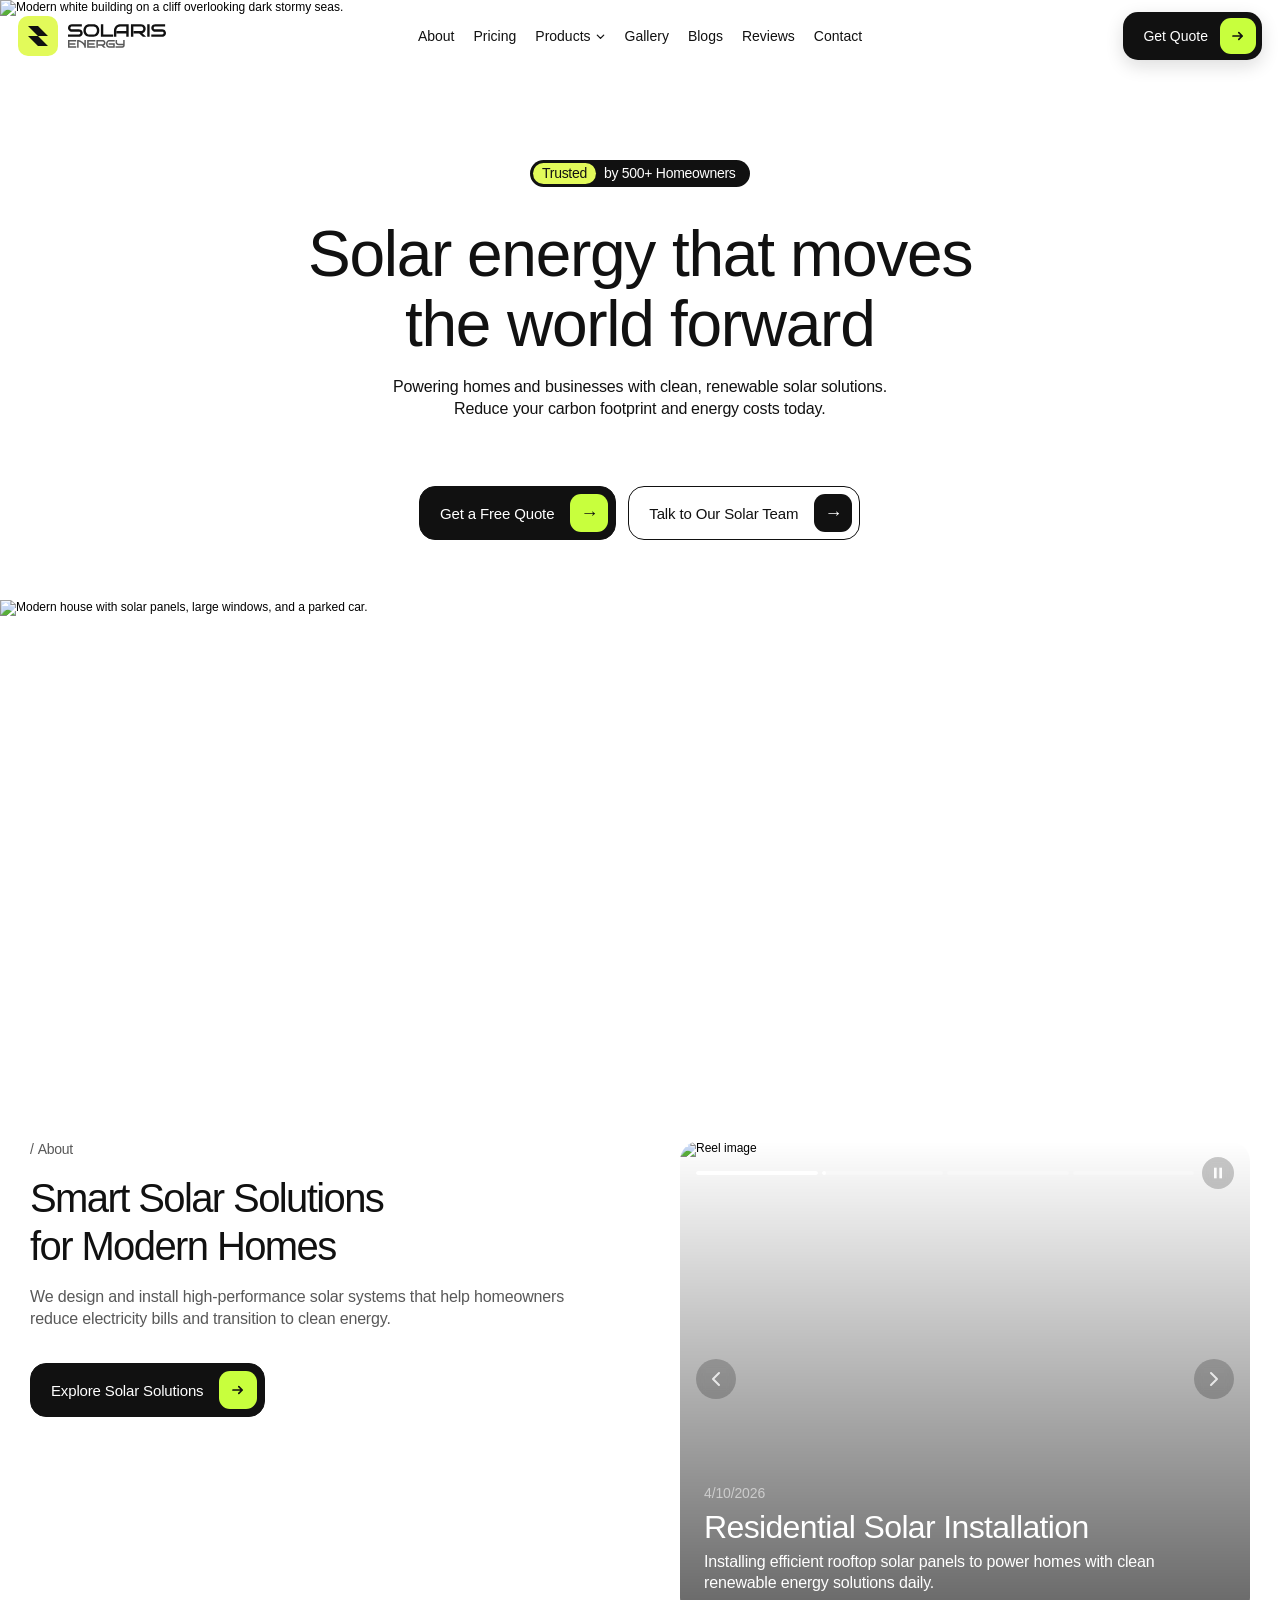
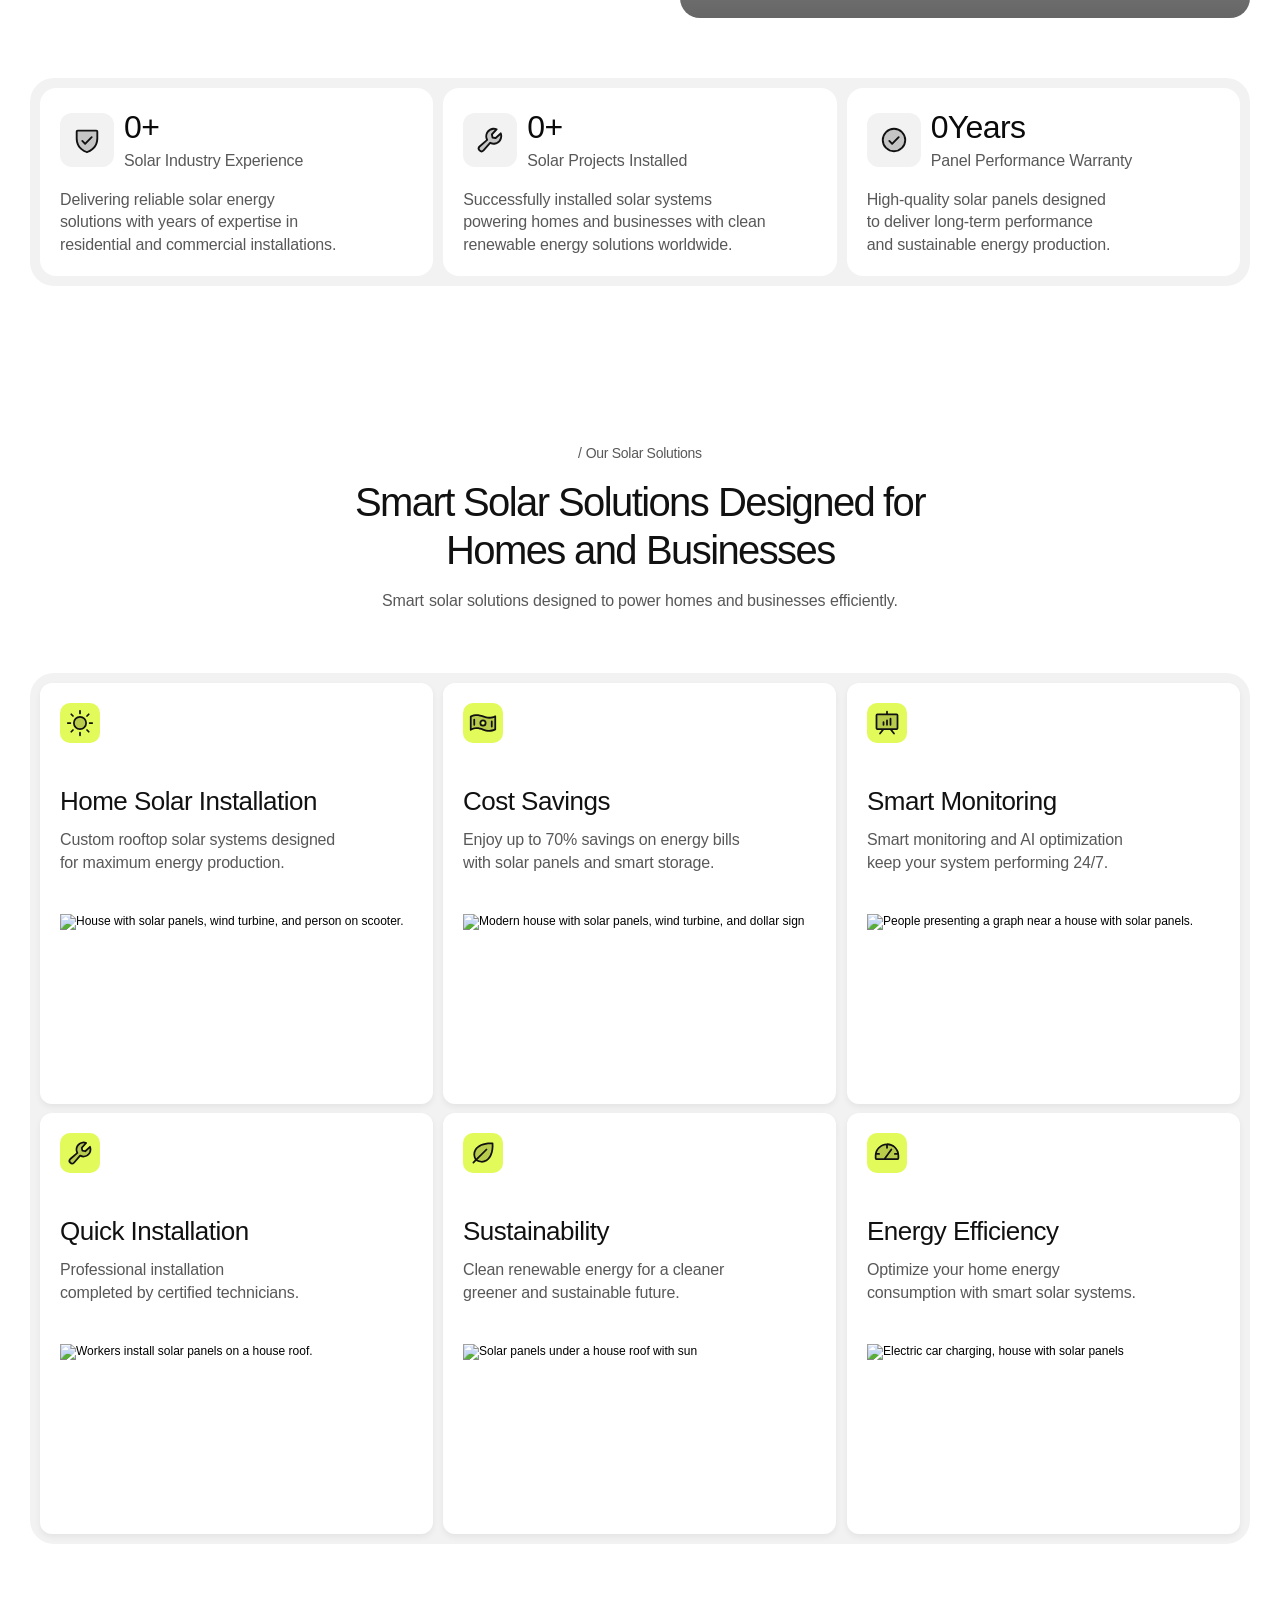
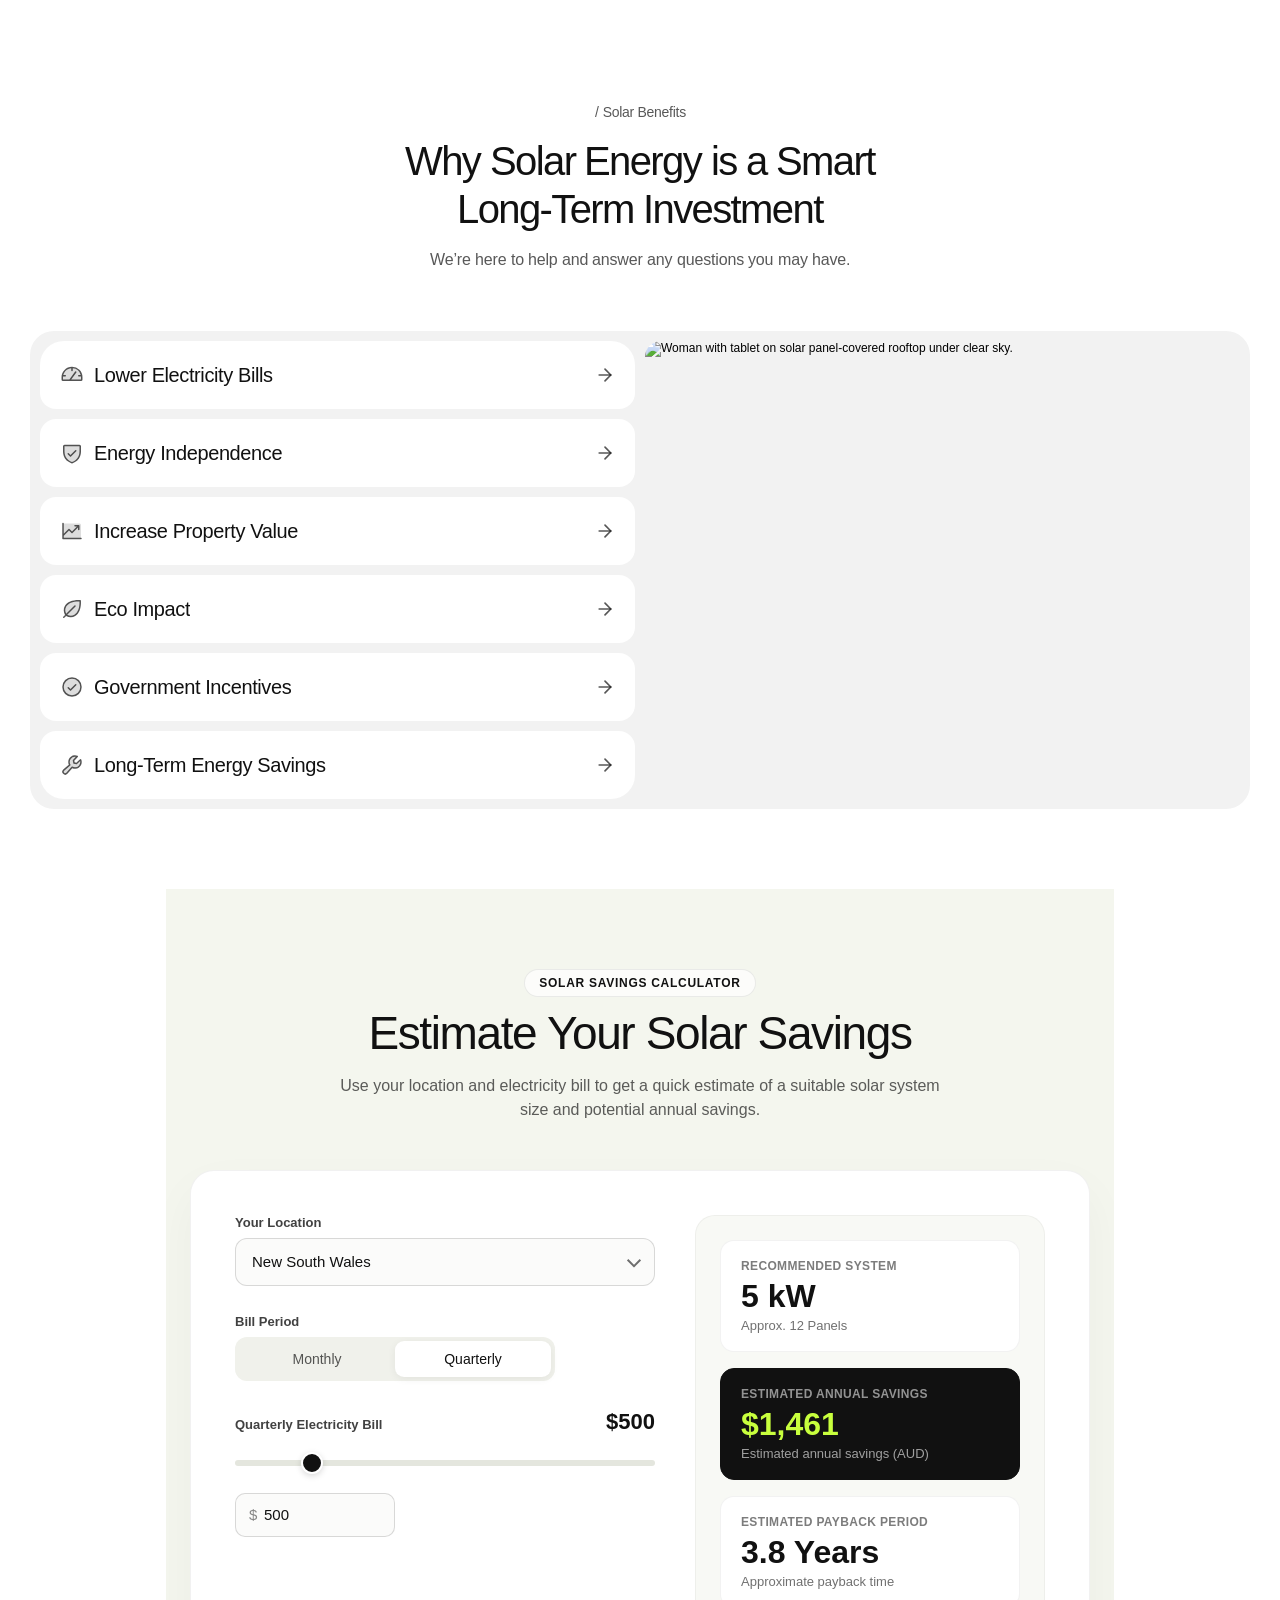
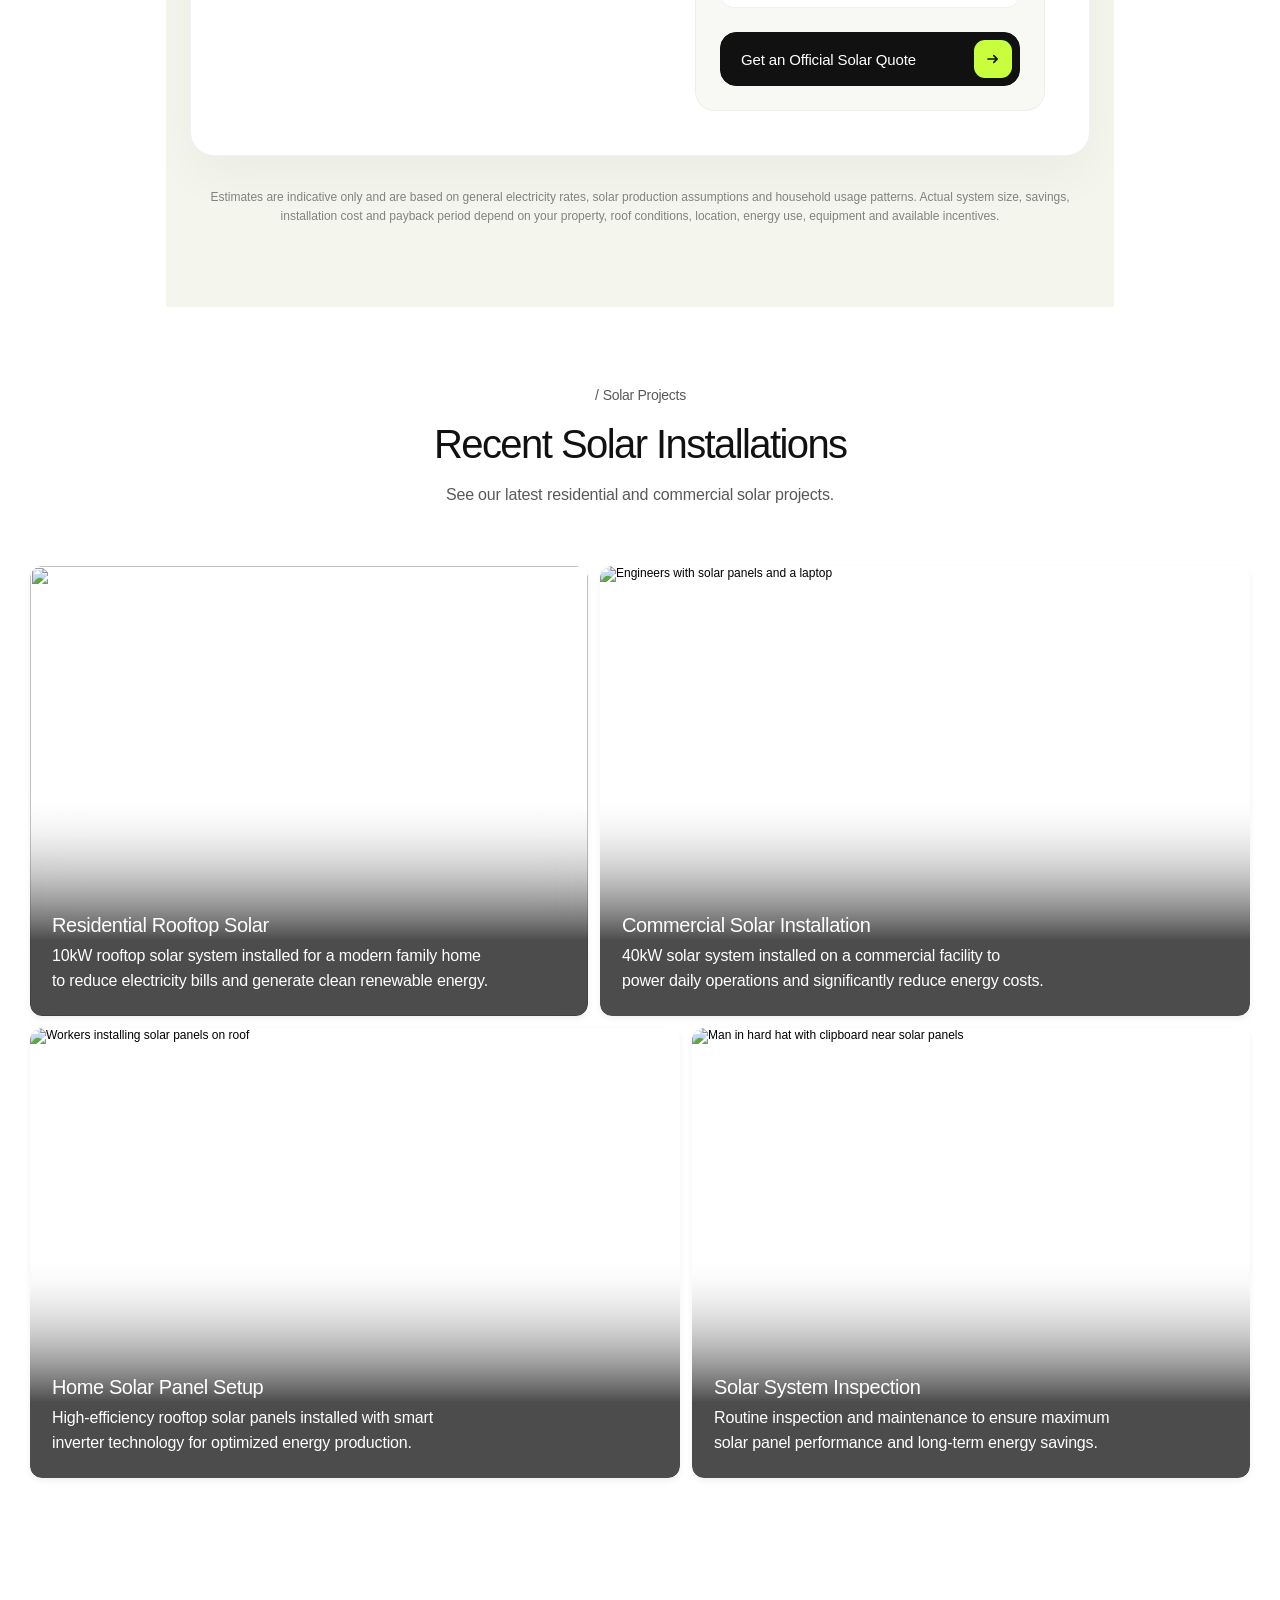
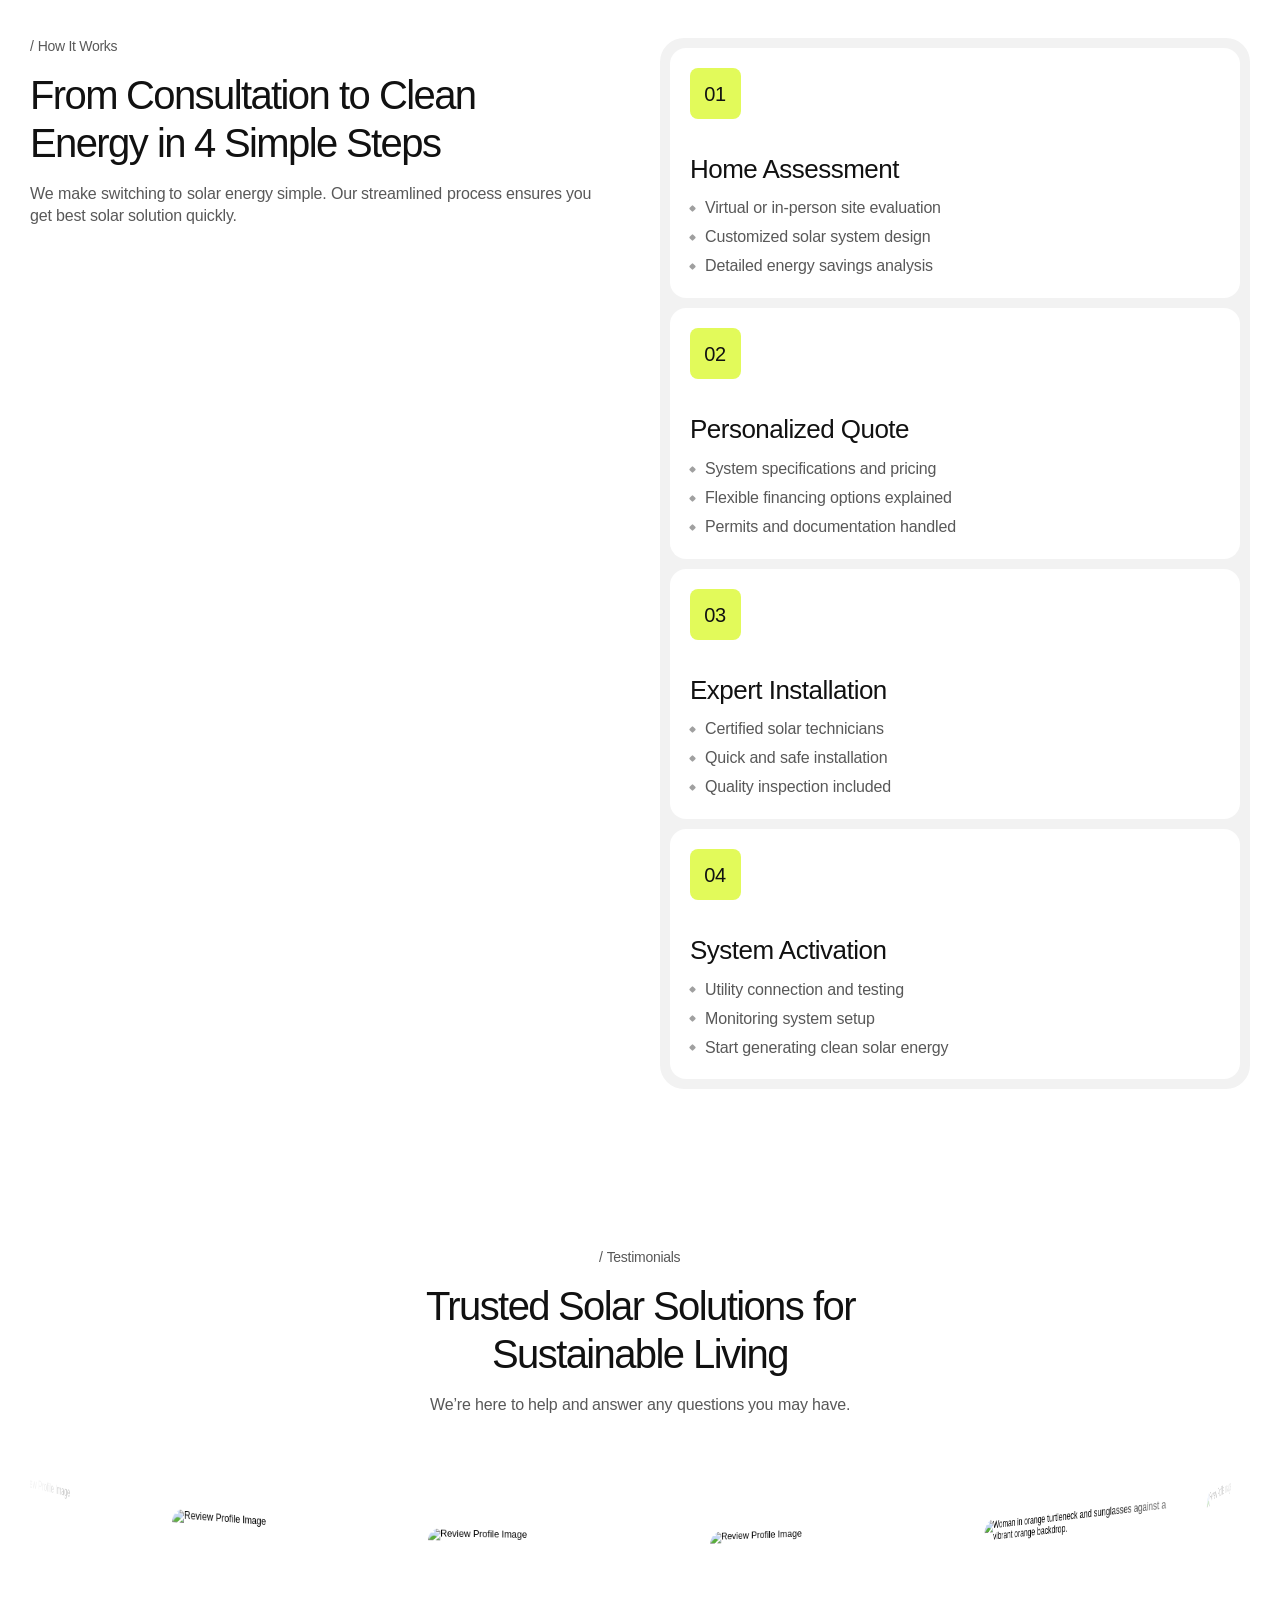
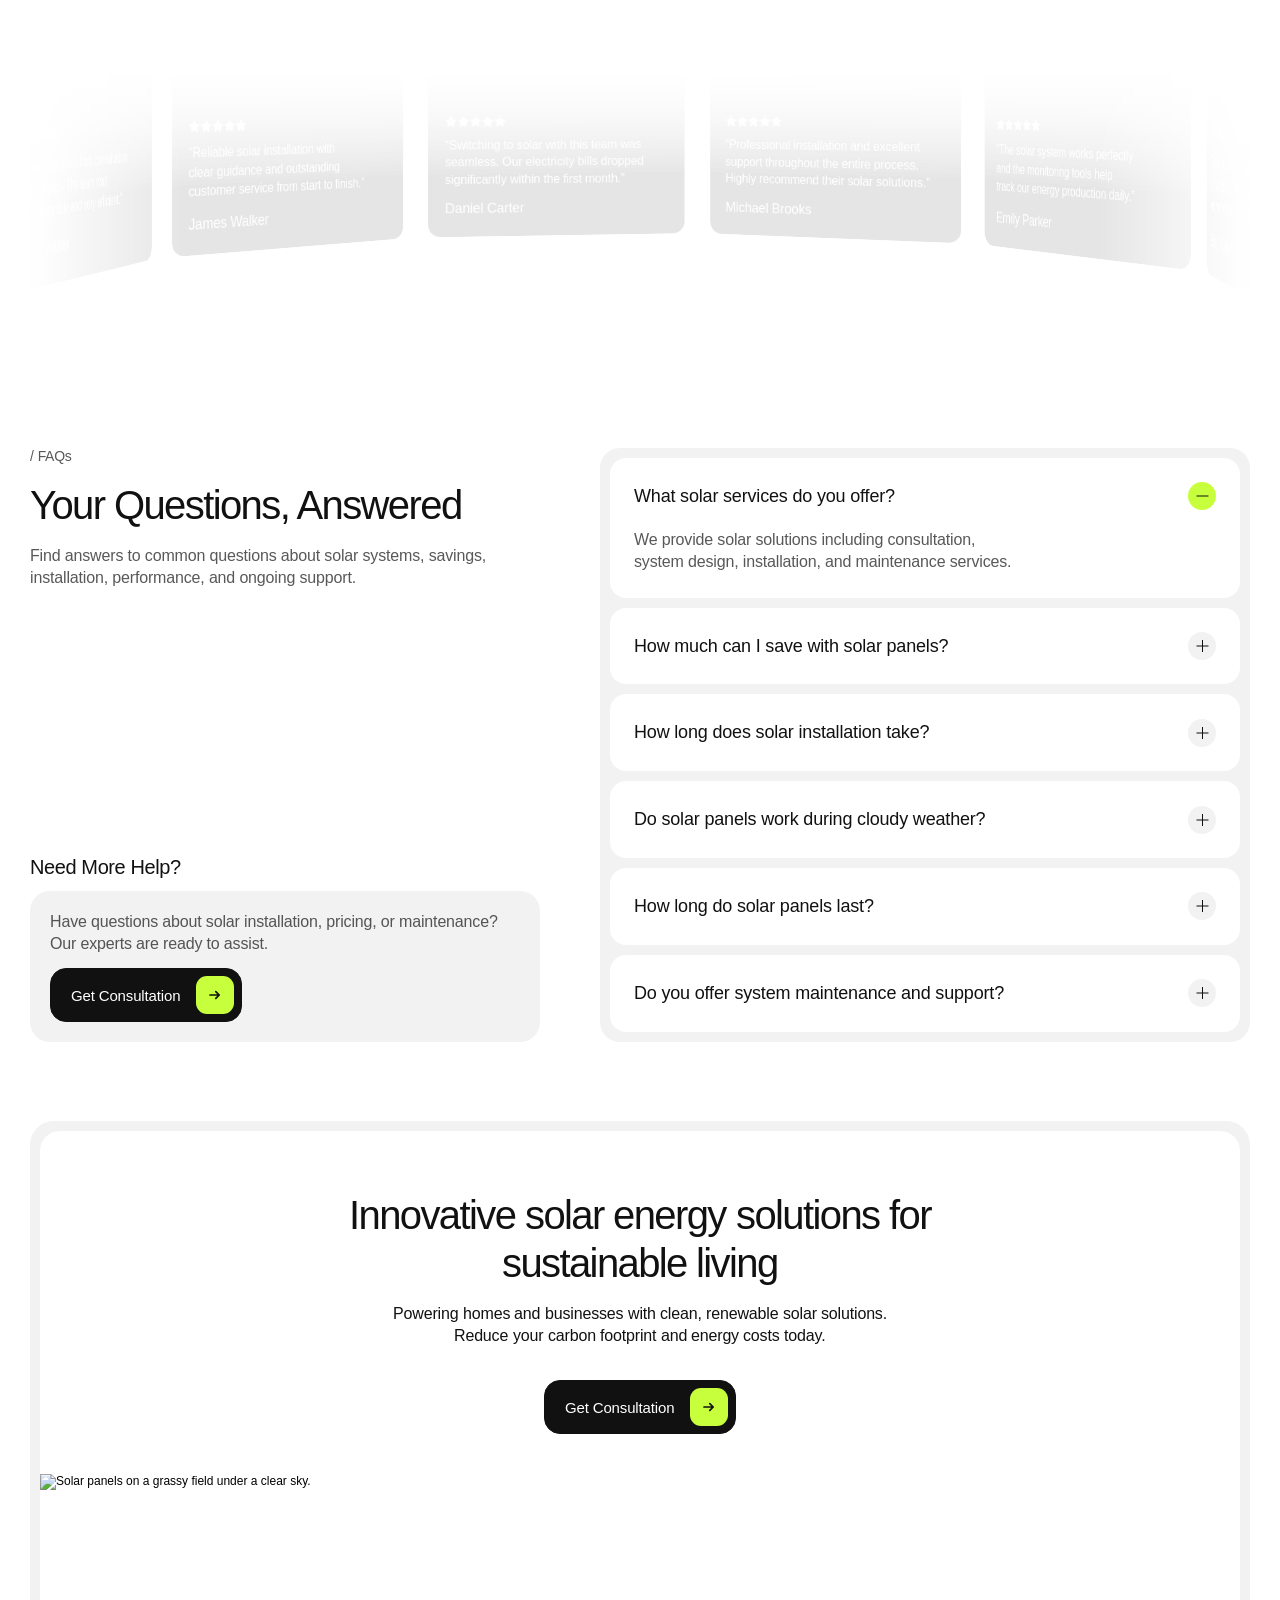
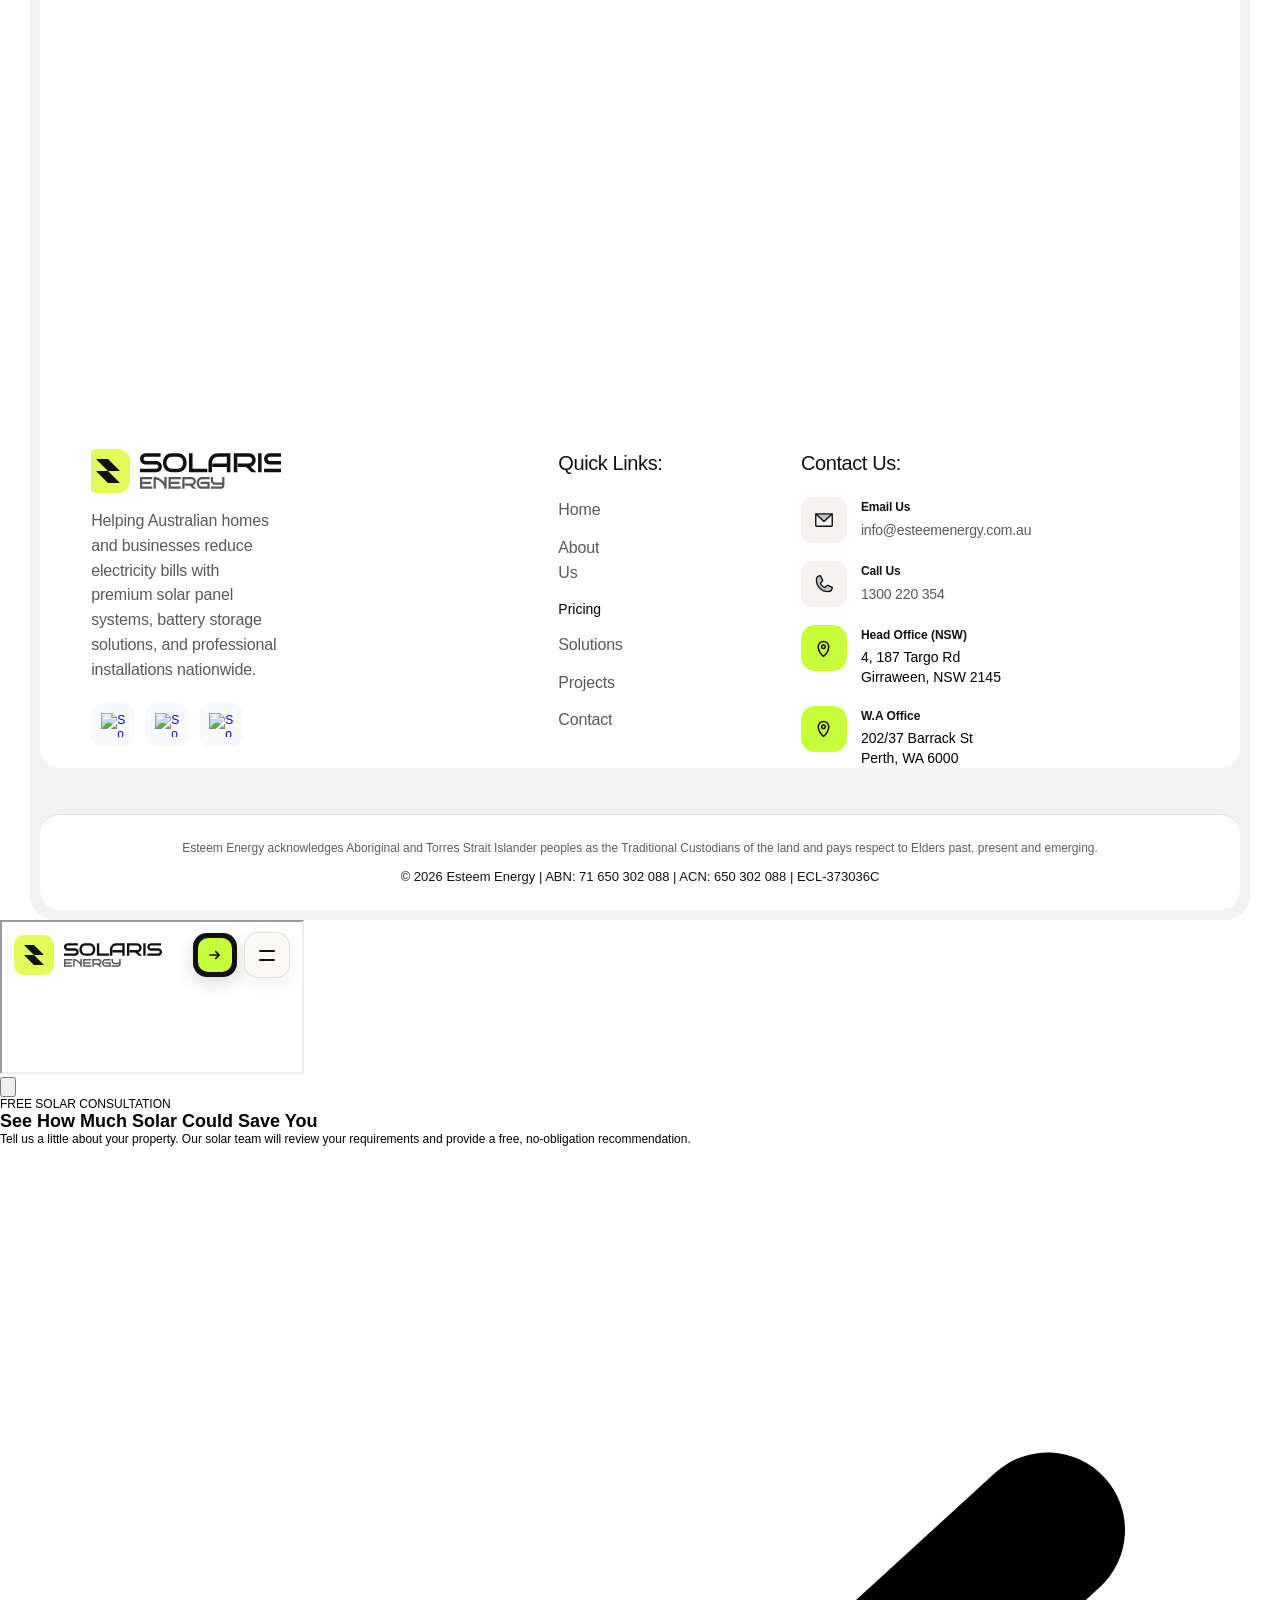
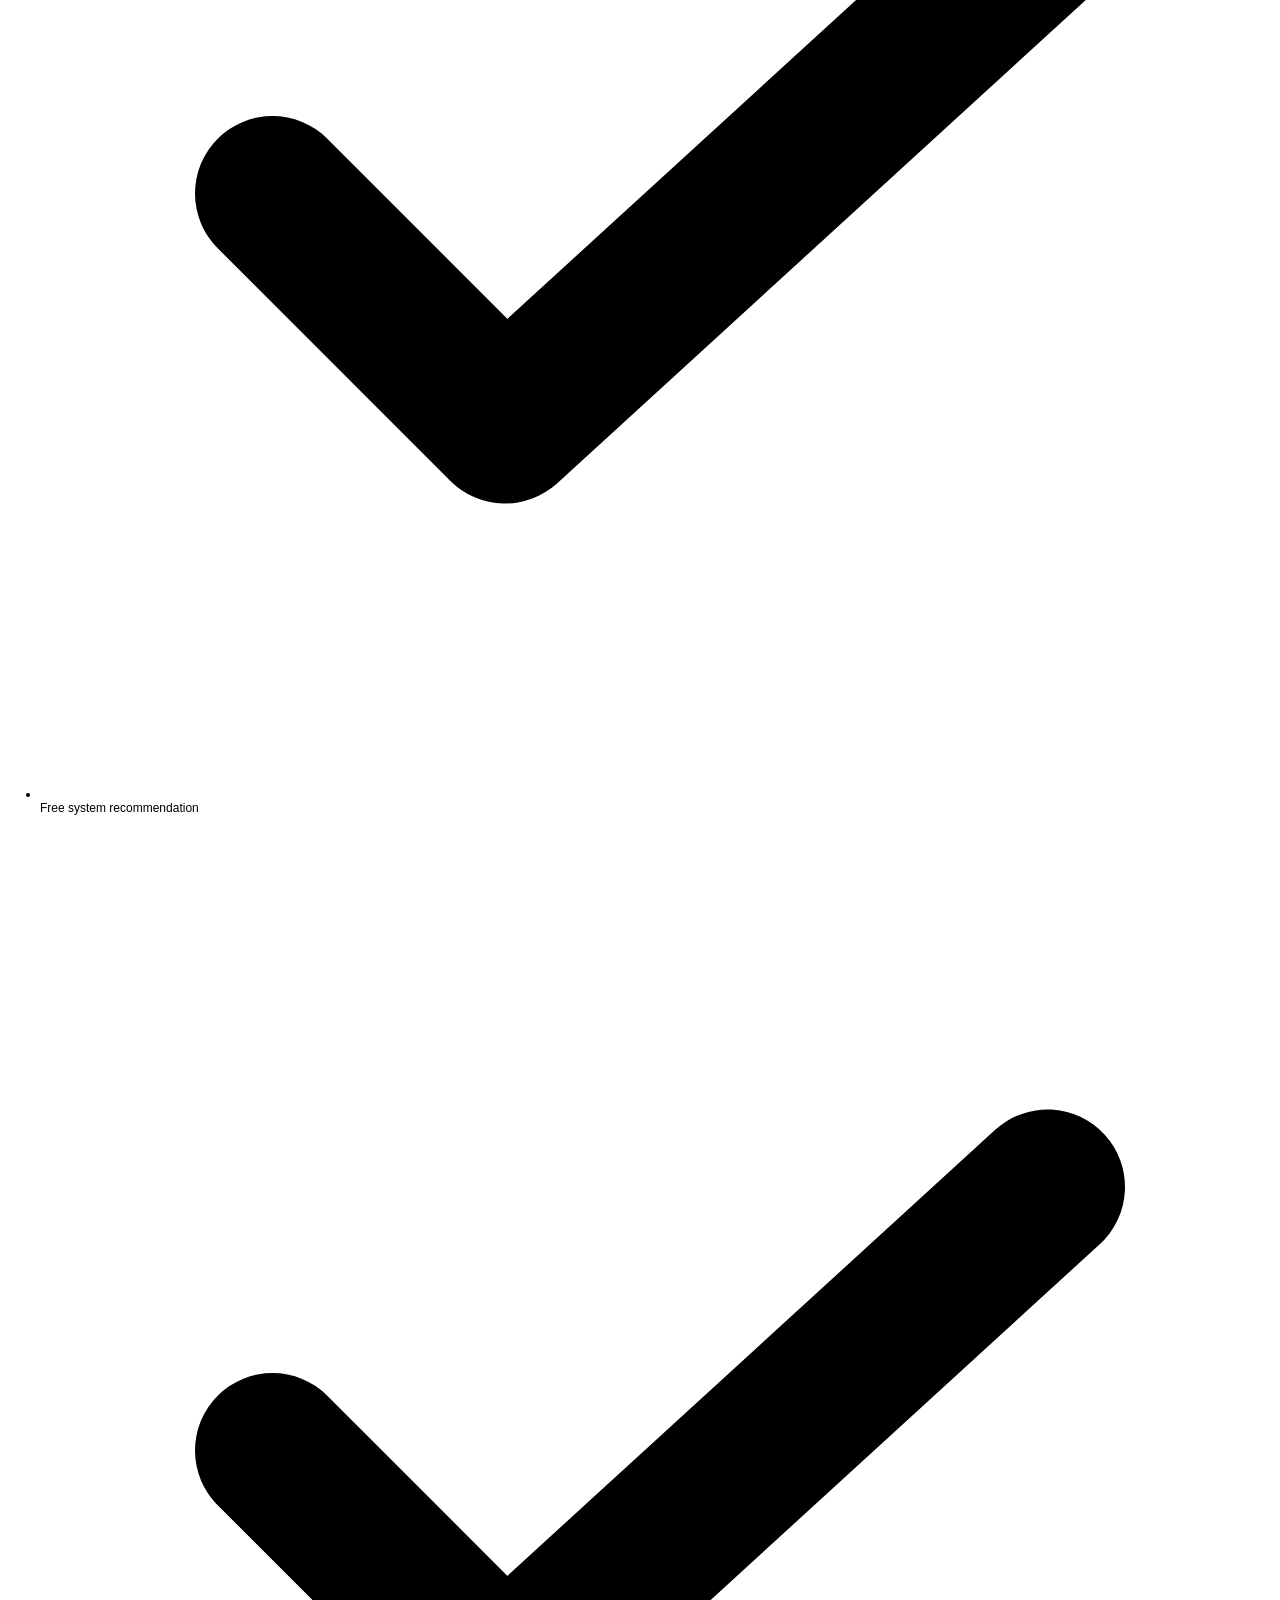
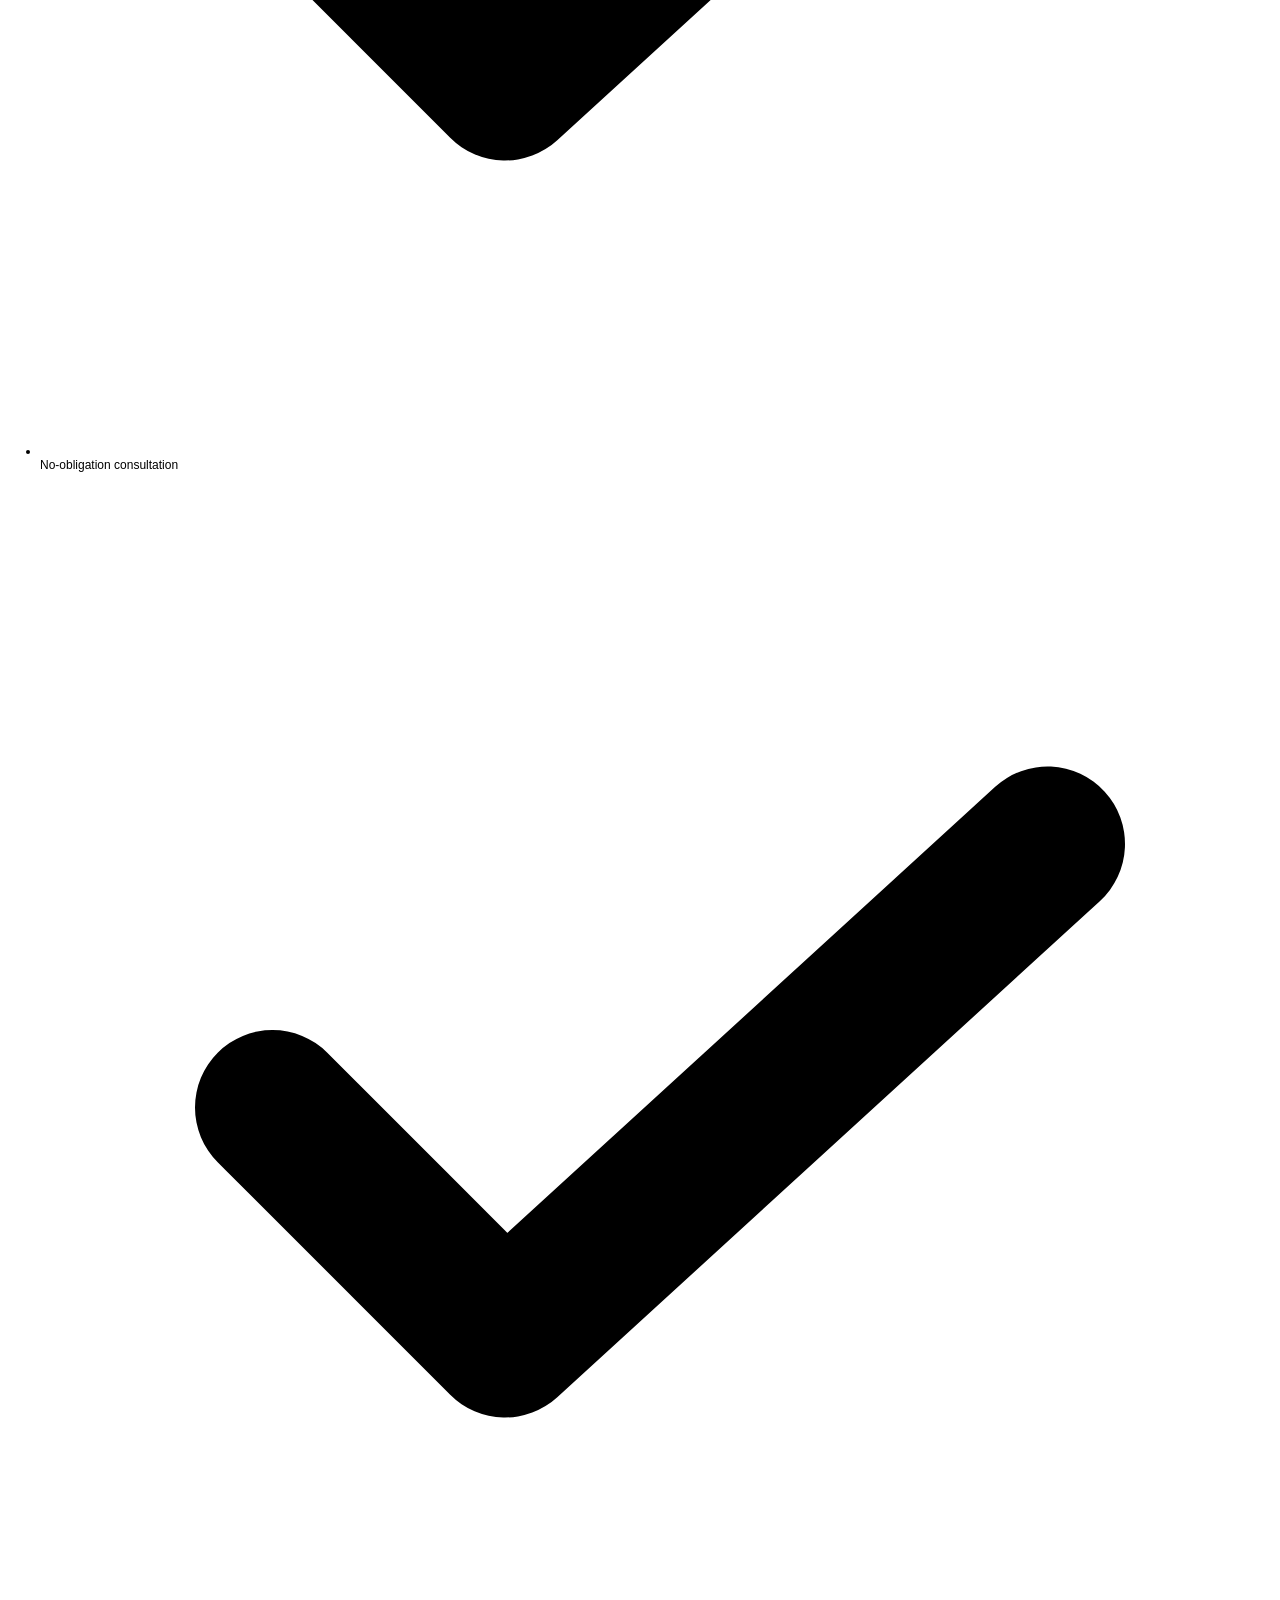
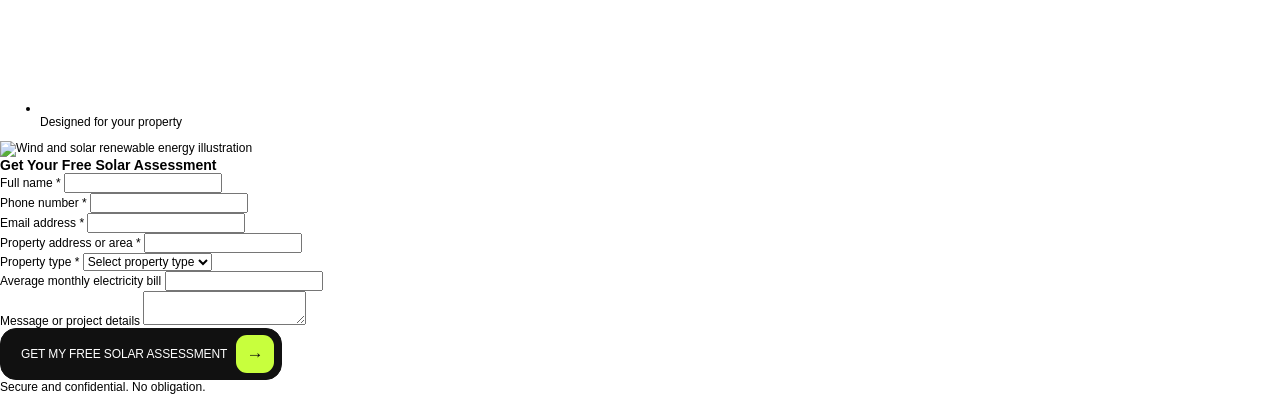
==== commit a99e2e44: "Add interactive Solar Savings Calculator and connect popup form to Google Apps Script" ====
--- a/index.html
+++ b/index.html
@@ -198,14 +198,114 @@
             -webkit-user-drag: none !important;
             user-drag: none !important;
         }
-    </style><style type="text/css" data-framer-css="true"></style><link rel="stylesheet" href="./header-nav.css"><link rel="stylesheet" href="./lead-modal.css"><link rel="stylesheet" href="./cta-hover.css"><link rel="stylesheet" href="./faq-fix.css"><link rel="stylesheet" href="./logo-swap.css"><link rel="stylesheet" href="./contact-data.css"><script src="./header-nav.js" defer></script><script src="./lead-modal.js" defer></script><script src="./logo-swap.js" defer></script><script src="./contact-data.js" defer></script><script src="./faq-cta.js" defer></script></head>
+    </style><style type="text/css" data-framer-css="true"></style><link rel="stylesheet" href="./header-nav.css"><link rel="stylesheet" href="./lead-modal.css"><link rel="stylesheet" href="./cta-hover.css"><link rel="stylesheet" href="./faq-fix.css"><link rel="stylesheet" href="./logo-swap.css"><link rel="stylesheet" href="./contact-data.css"><link rel="stylesheet" href="./calculator.css"><script src="./header-nav.js" defer></script><script src="./lead-modal.js" defer></script><script src="./logo-swap.js" defer></script><script src="./contact-data.js" defer></script><script src="./faq-cta.js" defer></script><script src="./calculator.js" defer></script></head>
 <body cz-shortcut-listen="true" style="">
 	<script async="" src="./Solaris Energy - Smart Solar Solutions for Homes_files/script" data-fid="e11366bb79f25f6a2d1bafc37547fcf73696df55593183ed29f52ae3ef98bd3c" data-no-nt=""></script>
 	<!-- Start of bodyStart -->
     
     <!-- End of bodyStart -->
 	
-	<div id="main" data-framer-hydrate-v2="{&quot;routeId&quot;:&quot;augiA20Il&quot;,&quot;localeId&quot;:&quot;default&quot;,&quot;breakpoints&quot;:[{&quot;hash&quot;:&quot;72rtr7&quot;,&quot;mediaQuery&quot;:&quot;(min-width: 1200px)&quot;},{&quot;hash&quot;:&quot;gs4rnh&quot;,&quot;mediaQuery&quot;:&quot;(min-width: 810px) and (max-width: 1199.98px)&quot;},{&quot;hash&quot;:&quot;8hrbh&quot;,&quot;mediaQuery&quot;:&quot;(max-width: 809.98px)&quot;},{&quot;hash&quot;:&quot;1syhkjb&quot;,&quot;mediaQuery&quot;:&quot;(min-width: 1200px)&quot;},{&quot;hash&quot;:&quot;s4zxyi&quot;,&quot;mediaQuery&quot;:&quot;(min-width: 810px) and (max-width: 1199.98px)&quot;},{&quot;hash&quot;:&quot;16e27q6&quot;,&quot;mediaQuery&quot;:&quot;(max-width: 809.98px)&quot;}]}" data-framer-ssr-released-at="2026-05-12T14:28:04.547Z" data-framer-page-optimized-at="2026-05-15T14:30:50.940Z" data-framer-generated-page=""><!--$--><!--$--><style data-framer-html-style="">:root body { background: rgb(255, 255, 255); }</style><div class="framer-yFX2h framer-1syhkjb" data-layout-template="true" style="min-height:100vh;width:auto"><div class="framer-efto20-container" data-framer-layout-hint-center-x="true" style="transform: translateX(-50%);"><div class="ssr-variant hidden-16e27q6"><nav class="framer-Pzvvg framer-1r6zuo6 framer-v-1r6zuo6" data-framer-appear-id="1r6zuo6" data-framer-name="Desktop View" style="background-color: rgba(0, 0, 0, 0); width: 100%; will-change: auto; opacity: 1; transform: none;"><div class="framer-5it3es" data-framer-name="Header Container" style="background-color: rgba(0, 0, 0, 0); border-radius: 14px; opacity: 1; will-change: auto;"><div class="framer-12wg38p" data-framer-name="Logo And Hamburger" style="opacity: 1;"><div class="framer-yi202p-container" style="opacity: 1;"><!--$--><a class="framer-MQA7e framer-pio7sg framer-v-6nyysg framer-ige5ql" data-framer-name="Dark Small" data-highlight="true" href="./#hero" tabindex="0" style="opacity: 1;"><div class="framer-52zp5j" data-framer-name="Logo Icon" style="background-color: var(--token-15d833e3-f4d9-4ee2-8e53-d70dcb341a0a, rgb(226, 250, 90)); border-radius: 10px; opacity: 1;"><div data-framer-component-type="SVG" parentsize="0" _constraints="[object Object]" rotation="0" shadows="" class="framer-1tmzhl5" aria-hidden="true" style="image-rendering: pixelated; flex-shrink: 0; opacity: 1;"><div class="svgContainer" style="width:100%;height:100%;aspect-ratio:inherit"><svg style="width:100%;height:100%;" preserveAspectRatio="none" width="100%" height="100%"><use href="#svg184754302_283"></use></svg></div></div></div><div data-framer-component-type="SVG" data-framer-name="Container" parentsize="0" _constraints="[object Object]" rotation="0" shadows="" class="framer-b3z37u" aria-hidden="true" style="image-rendering: pixelated; flex-shrink: 0; opacity: 1;"><div class="svgContainer" style="width:100%;height:100%;aspect-ratio:inherit"><svg style="width:100%;height:100%;" preserveAspectRatio="none" width="100%" height="100%"><use href="#svg2051081350_8933"></use></svg></div></div></a><!--/$--></div></div><div class="framer-1yrn0wc" data-framer-name="Navigation Links" style="opacity: 1;"><!--$--><div class="framer-s36o8q-container" data-framer-name="Navigation Link 1" name="Navigation Link 1" style="opacity: 1;"><!--$--><a name="Navigation Link 1" class="framer-HUQfU framer-wAD5R framer-ot39b8 framer-v-ot39b8 framer-1x027sk" data-framer-name="Header" data-highlight="true" href="./#hero" tabindex="0" style="opacity: 1;"><div class="framer-g01g8c" data-framer-name="All Pages Label" data-framer-component-type="RichTextContainer" style="--extracted-r6o4lv: var(--token-7a4abf4f-f022-4317-96d1-4d64f8c7d124, rgba(17, 17, 17, 0.7)); --framer-link-text-color: rgb(0, 153, 255); --framer-link-text-decoration: underline; transform: none; opacity: 1;"><p class="framer-text framer-styles-preset-1y18zfp" data-styles-preset="NeiZI1pin" dir="auto" style="--framer-text-color:var(--extracted-r6o4lv, var(--token-7a4abf4f-f022-4317-96d1-4d64f8c7d124, rgba(17, 17, 17, 0.7)))">Home</p></div></a><!--/$--></div><!--/$--><!--$--><div class="framer-ha9knt-container" data-framer-name="Navigation Link 4" name="Navigation Link 4" style="opacity: 1;"><!--$--><a name="Navigation Link 4" class="framer-HUQfU framer-wAD5R framer-ot39b8 framer-v-ot39b8 framer-1x027sk" data-framer-name="Header" data-highlight="true" href="./#about" tabindex="0" style="opacity: 1;"><div class="framer-g01g8c" data-framer-name="All Pages Label" data-framer-component-type="RichTextContainer" style="--extracted-r6o4lv: var(--token-7a4abf4f-f022-4317-96d1-4d64f8c7d124, rgba(17, 17, 17, 0.7)); --framer-link-text-color: rgb(0, 153, 255); --framer-link-text-decoration: underline; transform: none; opacity: 1;"><p class="framer-text framer-styles-preset-1y18zfp" data-styles-preset="NeiZI1pin" dir="auto" style="--framer-text-color:var(--extracted-r6o4lv, var(--token-7a4abf4f-f022-4317-96d1-4d64f8c7d124, rgba(17, 17, 17, 0.7)))">About</p></div></a><!--/$--></div><!--/$--><!--$--><div class="framer-1git97u-container" data-framer-name="Navigation Link 2" name="Navigation Link 2" style="opacity: 1;"><!--$--><a name="Navigation Link 2" class="framer-HUQfU framer-wAD5R framer-ot39b8 framer-v-ot39b8 framer-1x027sk" data-framer-name="Header" data-highlight="true" href="./#solution" tabindex="0" style="opacity: 1;"><div class="framer-g01g8c" data-framer-name="All Pages Label" data-framer-component-type="RichTextContainer" style="--extracted-r6o4lv: var(--token-7a4abf4f-f022-4317-96d1-4d64f8c7d124, rgba(17, 17, 17, 0.7)); --framer-link-text-color: rgb(0, 153, 255); --framer-link-text-decoration: underline; transform: none; opacity: 1;"><p class="framer-text framer-styles-preset-1y18zfp" data-styles-preset="NeiZI1pin" dir="auto" style="--framer-text-color:var(--extracted-r6o4lv, var(--token-7a4abf4f-f022-4317-96d1-4d64f8c7d124, rgba(17, 17, 17, 0.7)))">Solution</p></div></a><!--/$--></div><!--/$--><!--$--><div class="framer-qvjt5g-container" data-framer-name="Navigation Link 3" name="Navigation Link 3" style="opacity: 1;"><!--$--><a name="Navigation Link 3" class="framer-HUQfU framer-wAD5R framer-ot39b8 framer-v-ot39b8 framer-1x027sk" data-framer-name="Header" data-highlight="true" href="./#projects" tabindex="0" style="opacity: 1;"><div class="framer-g01g8c" data-framer-name="All Pages Label" data-framer-component-type="RichTextContainer" style="--extracted-r6o4lv: var(--token-7a4abf4f-f022-4317-96d1-4d64f8c7d124, rgba(17, 17, 17, 0.7)); --framer-link-text-color: rgb(0, 153, 255); --framer-link-text-decoration: underline; transform: none; opacity: 1;"><p class="framer-text framer-styles-preset-1y18zfp" data-styles-preset="NeiZI1pin" dir="auto" style="--framer-text-color:var(--extracted-r6o4lv, var(--token-7a4abf4f-f022-4317-96d1-4d64f8c7d124, rgba(17, 17, 17, 0.7)))">Projects</p></div></a><!--/$--></div><!--/$--><!--$--><div class="framer-d3gver-container" data-framer-name="Navigation Link 5" name="Navigation Link 5" style="opacity: 1;"><!--$--><a name="Navigation Link 5" class="framer-HUQfU framer-wAD5R framer-ot39b8 framer-v-ot39b8 framer-1x027sk" data-framer-name="Header" data-highlight="true" href="./#faqs" tabindex="0" style="opacity: 1;"><div class="framer-g01g8c" data-framer-name="All Pages Label" data-framer-component-type="RichTextContainer" style="--extracted-r6o4lv: var(--token-7a4abf4f-f022-4317-96d1-4d64f8c7d124, rgba(17, 17, 17, 0.7)); --framer-link-text-color: rgb(0, 153, 255); --framer-link-text-decoration: underline; transform: none; opacity: 1;"><p class="framer-text framer-styles-preset-1y18zfp" data-styles-preset="NeiZI1pin" dir="auto" style="--framer-text-color:var(--extracted-r6o4lv, var(--token-7a4abf4f-f022-4317-96d1-4d64f8c7d124, rgba(17, 17, 17, 0.7)))">FAQ</p></div></a><!--/$--></div><!--/$--></div><!--$--><div class="framer-mt5eyy-container" data-framer-name="Call To Action Button" name="Call To Action Button" style="opacity: 1;"><!--$--><a name="Call To Action Button" class="framer-WMYoJ framer-wAD5R framer-11jj171 framer-v-11jj171 framer-bdor2h" data-border="true" data-highlight="true" href="./contact/" tabindex="0" style="--border-bottom-width: 1px; --border-color: var(--token-6c42b447-86f0-4e17-8a28-8fb1077bb297, rgba(17, 17, 17, 0.1)); --border-left-width: 1px; --border-right-width: 1px; --border-style: solid; --border-top-width: 1px; background-color: var(--token-2763ba69-37f4-466b-a886-944c5c11478c, rgba(255, 255, 255, 0.4)); border-radius: 12px; opacity: 1; will-change: auto;" data-framer-name="Primary"><div class="framer-13xk4pa" data-framer-component-type="RichTextContainer" style="--framer-link-text-color: rgb(0, 153, 255); --framer-link-text-decoration: underline; transform: none; opacity: 1; will-change: auto; --extracted-r6o4lv: rgba(255, 255, 255, 0);"><p class="framer-text framer-styles-preset-1y18zfp" data-styles-preset="NeiZI1pin" dir="auto" style="">Get Consultation</p></div><div class="framer-11rp8ru" data-framer-name="Arrow Icon Wrapper" style="background-color: var(--token-c0720168-1e12-45f8-8c7d-25768cd24fa0, rgb(17, 17, 17)); border-radius: 8px; opacity: 1; will-change: auto;"><svg data-framer-name="Arrow Icon" class="framer-QYMJl framer-j6tph6" role="presentation" viewBox="0 0 24 24" style="--4i27ky: var(--token-cecf886f-35d1-4207-a045-acf7164ed7a9, rgb(255, 255, 255)); --b8xnka: 2; --42b6oa: 0.16; will-change: auto; transform: none; transform-origin: 50% 50% 0px; opacity: 1;"><use href="#1235104226"></use></svg><svg data-framer-name="Arrow Icon" class="framer-QYMJl framer-vlv1kw" role="presentation" viewBox="0 0 24 24" style="--4i27ky: var(--token-c0720168-1e12-45f8-8c7d-25768cd24fa0, rgb(17, 17, 17)); --b8xnka: 2; --42b6oa: 0.16; transform: none; transform-origin: 50% 50% 0px; will-change: auto;"><use href="#1235104226"></use></svg></div></a><!--/$--></div><!--/$--></div></nav></div></div><style data-framer-html-style="">html body { background: var(--token-cecf886f-35d1-4207-a045-acf7164ed7a9, rgb(255, 255, 255)); }</style><div data-framer-root="" class="framer-WiXf4 framer-9cjYs framer-IDNwA framer-FwZIw framer-zwwaW framer-VKlxO framer-72rtr7" style="min-height:100vh;width:auto;display:contents"><header class="framer-1p1am8u" data-framer-name="Hero Section" id="hero"><header as="header" class="framer-1swdlxp" data-framer-name="Hero Content Container"><div style="position:absolute;border-radius:inherit;corner-shape:inherit;top:0;right:0;bottom:0;left:0" data-framer-background-image-wrapper="true"><img decoding="auto" width="1376" height="768" sizes="(min-width: 1200px) 100vw, (min-width: 810px) and (max-width: 1199.98px) 100vw, (max-width: 809.98px) 100vw" srcset="https://framerusercontent.com/images/Ss87WdLoqtNCvaghtqpXQxsznjk.png?scale-down-to=512&amp;width=1376&amp;height=768 512w,https://framerusercontent.com/images/Ss87WdLoqtNCvaghtqpXQxsznjk.png?scale-down-to=1024&amp;width=1376&amp;height=768 1024w,https://framerusercontent.com/images/Ss87WdLoqtNCvaghtqpXQxsznjk.png?width=1376&amp;height=768 1376w" src="./Solaris Energy - Smart Solar Solutions for Homes_files/Ss87WdLoqtNCvaghtqpXQxsznjk.png" alt="Modern white building on a cliff overlooking dark stormy seas." style="display:block;width:100%;height:100%;border-radius:inherit;corner-shape:inherit;object-position:right top;object-fit:cover"></div><div class="framer-9onuti" data-framer-name="Main Content"><div class="framer-oi8pcr" data-framer-name="Tag Section" style="will-change: transform; opacity: 1; transform: none;"><div class="framer-fc7tn3" data-framer-name="Ranking Container"><div class="framer-15daihs" data-framer-name="Trusted Label" data-framer-component-type="RichTextContainer" style="transform:none"><p class="framer-text framer-styles-preset-5fvkiw" data-styles-preset="U0Yr63Gev" dir="auto" style="--framer-text-color:var(--token-c0720168-1e12-45f8-8c7d-25768cd24fa0, rgb(17, 17, 17))">Trusted</p></div></div><div class="framer-wz7pp6" data-framer-name="Trusted By 10,000+ Homeowners Label" data-framer-component-type="RichTextContainer" style="transform:none"><p class="framer-text framer-styles-preset-5fvkiw" data-styles-preset="U0Yr63Gev" dir="auto" style="--framer-text-color:var(--token-cecf886f-35d1-4207-a045-acf7164ed7a9, rgb(255, 255, 255))">by 500+ Homeowners</p></div></div><div class="framer-wfzur6" data-framer-name="Hero Text Content"><div class="framer-1nvzpyf" data-framer-name="Solar Energy Title" data-framer-component-type="RichTextContainer" style="justify-content:center;transform:none"><h1 class="framer-text framer-styles-preset-1ir93f5" data-styles-preset="GwnDDkB7n" dir="auto" style="--framer-text-alignment:center;--framer-text-color:var(--token-c0720168-1e12-45f8-8c7d-25768cd24fa0, rgb(17, 17, 17))"><span style="display: inline-block; opacity: 1; filter: blur(0px); transform: none; will-change: transform;">Solar</span> <span style="display: inline-block; opacity: 1; filter: blur(0px); transform: none; will-change: transform;">energy</span> <span style="display: inline-block; opacity: 1; filter: blur(0px); transform: none; will-change: transform;">that</span> <span style="display: inline-block; opacity: 1; filter: blur(0px); transform: none; will-change: transform;">moves</span> <span style="display: inline-block; opacity: 1; filter: blur(0px); transform: none; will-change: transform;">the</span> <span style="display: inline-block; opacity: 1; filter: blur(0px); transform: none; will-change: transform;">world</span> <span style="display: inline-block; opacity: 1; filter: blur(0px); transform: none; will-change: transform;">forward</span></h1></div><div class="framer-cokco8" data-framer-name="Solar Solutions Description" data-framer-component-type="RichTextContainer" style="justify-content:center;transform:none"><p class="framer-text framer-styles-preset-1oj9t8m" data-styles-preset="SIFQLPthY" dir="auto" style="--framer-text-alignment:center;--framer-text-color:var(--token-c0720168-1e12-45f8-8c7d-25768cd24fa0, rgb(17, 17, 17))"><span style="display: inline-block; opacity: 1; filter: blur(0px); transform: none; will-change: transform;">Powering</span> <span style="display: inline-block; opacity: 1; filter: blur(0px); transform: none; will-change: transform;">homes</span> <span style="display: inline-block; opacity: 1; filter: blur(0px); transform: none; will-change: transform;">and</span> <span style="display: inline-block; opacity: 1; filter: blur(0px); transform: none; will-change: transform;">businesses</span> <span style="display: inline-block; opacity: 1; filter: blur(0px); transform: none; will-change: transform;">with</span> <span style="display: inline-block; opacity: 1; filter: blur(0px); transform: none; will-change: transform;">clean,</span> <span style="display: inline-block; opacity: 1; filter: blur(0px); transform: none; will-change: transform;">renewable</span> <span style="display: inline-block; opacity: 1; filter: blur(0px); transform: none; will-change: transform;">solar</span> <span style="display: inline-block; opacity: 1; filter: blur(0px); transform: none; will-change: transform;">solutions.</span> <span style="display: inline-block; opacity: 1; filter: blur(0px); transform: none; will-change: transform;">Reduce</span> <span style="display: inline-block; opacity: 1; filter: blur(0px); transform: none; will-change: transform;">your</span> <span style="display: inline-block; opacity: 1; filter: blur(0px); transform: none; will-change: transform;">carbon</span> <span style="display: inline-block; opacity: 1; filter: blur(0px); transform: none; will-change: transform;">footprint</span> <span style="display: inline-block; opacity: 1; filter: blur(0px); transform: none; will-change: transform;">and</span> <span style="display: inline-block; opacity: 1; filter: blur(0px); transform: none; will-change: transform;">energy</span> <span style="display: inline-block; opacity: 1; filter: blur(0px); transform: none; will-change: transform;">costs</span> <span style="display: inline-block; opacity: 1; filter: blur(0px); transform: none; will-change: transform;">today.</span></p></div></div><div class="framer-pvrod3 about-actions" data-framer-appear-id="pvrod3" data-framer-name="Call To Actions" style="opacity: 1; transform: none; will-change: transform;"><button class="esteem-primary-cta" type="button" data-open-quote-modal aria-haspopup="dialog" aria-controls="solar-lead-dialog"><span class="esteem-cta-label">Get a Free Quote</span><span class="esteem-cta-arrow" aria-hidden="true">→</span></button><a class="esteem-secondary-cta" href="tel:1300220354"><span>Talk to Our Solar Team</span><span class="esteem-cta-arrow" aria-hidden="true">→</span></a></div></div><div class="ssr-variant hidden-8hrbh"><div class="framer-130mivm" data-framer-appear-id="130mivm" data-framer-name="Roofing Image" style="height: auto; aspect-ratio: 2.7801 / 1; opacity: 1; transform: none; will-change: transform;"><div style="position:absolute;border-radius:inherit;corner-shape:inherit;top:0;right:0;bottom:0;left:0" data-framer-background-image-wrapper="true"><img decoding="auto" width="2794" height="1005" sizes="(min-width: 1200px) 100vw, (min-width: 810px) and (max-width: 1199.98px) 100vw, (max-width: 809.98px) 100vw" srcset="https://framerusercontent.com/images/0fHDe2iBdq8jcNJtLJtaRz2EiXc.png?scale-down-to=512&amp;width=2794&amp;height=1005 512w,https://framerusercontent.com/images/0fHDe2iBdq8jcNJtLJtaRz2EiXc.png?scale-down-to=1024&amp;width=2794&amp;height=1005 1024w,https://framerusercontent.com/images/0fHDe2iBdq8jcNJtLJtaRz2EiXc.png?scale-down-to=2048&amp;width=2794&amp;height=1005 2048w,https://framerusercontent.com/images/0fHDe2iBdq8jcNJtLJtaRz2EiXc.png?width=2794&amp;height=1005 2794w" src="./Solaris Energy - Smart Solar Solutions for Homes_files/0fHDe2iBdq8jcNJtLJtaRz2EiXc.png" alt="Modern house with solar panels, large windows, and a parked car." style="display:block;width:100%;height:100%;border-radius:inherit;corner-shape:inherit;object-position:center top;object-fit:cover"></div></div></div><div class="framer-bcxrl8-container" data-framer-name="Noise Overlay" name="Noise Overlay"><!--$--><div style="width:100%;height:100%;background-size:161px;background-repeat:repeat;background-image:url(&#39;https://framerusercontent.com/images/rR6HYXBrMmX4cRpXfXUOvpvpB0.png&#39;);opacity:0.04;border-radius:0"></div><!--/$--></div></header></header><div class="framer-1hosrps" data-framer-name="About Us Section" id="about"><section class="framer-1veejgr" data-framer-name="Container"><div class="framer-1xmxb93" data-framer-name="Overview Content"><div class="framer-o370hi" data-framer-name="Text Content" style="will-change: transform; opacity: 1; transform: none;"><div class="framer-9b0qty" data-framer-name="Top Content"><div class="ssr-variant"><div class="framer-zhutmi-container" data-framer-appear-id="zhutmi" data-framer-name="Badge Component" name="Badge Component" style="opacity: 1; transform: none; will-change: transform;"><div name="Badge Component" class="framer-ZDQHO framer-9cjYs framer-1wutdf1 framer-v-1wutdf1" data-framer-name="Badge" style="border-radius: 8px; opacity: 1;"><div class="framer-1rfy16v" data-framer-name="Slash Separator" data-framer-component-type="RichTextContainer" style="justify-content: center; --framer-paragraph-spacing: 0px; transform: none; opacity: 1;"><p class="framer-text framer-styles-preset-5fvkiw" data-styles-preset="U0Yr63Gev" dir="auto">/</p></div><div class="framer-zf0x63" data-framer-name="Market Leaders Label" data-framer-component-type="RichTextContainer" style="justify-content: center; --framer-paragraph-spacing: 0px; transform: none; opacity: 1;"><p class="framer-text framer-styles-preset-5fvkiw" data-styles-preset="U0Yr63Gev" dir="auto">About</p></div></div></div></div><div class="framer-okrcz7" data-framer-name="Headline Label" data-framer-component-type="RichTextContainer" style="justify-content:center;transform:none"><h2 class="framer-text framer-styles-preset-1x7sb3x" data-styles-preset="prLN0VhM9" dir="auto">Smart Solar Solutions for Modern Homes</h2></div><div class="framer-m60tj5" data-framer-name="Description Label" data-framer-component-type="RichTextContainer" style="justify-content:center;transform:none"><p class="framer-text framer-styles-preset-1oj9t8m" data-styles-preset="SIFQLPthY" dir="auto">We design and install high-performance solar systems that help homeowners reduce electricity bills and transition to clean energy.</p></div></div><div class="framer-o7ierc" data-framer-name="Bottom Content"><div class="framer-1c985e4" data-framer-name="CTA Buttons"><!--$--><div class="ssr-variant"><div class="framer-z186ud-container" data-framer-name="Button Component" name="Button Component" style="will-change: transform; opacity: 1; transform: none;"><!--$--><a name="Button Component" class="framer-WMYoJ framer-wAD5R framer-11jj171 framer-v-j15i3q framer-bdor2h esteem-home-cta" data-border="true" data-framer-name="Solid Black" data-highlight="true" href="./#solution" target="_blank" tabindex="0"><span>Explore Solar Solutions</span><span class="esteem-cta-arrow" aria-hidden="true"><svg viewBox="0 0 18 18" aria-hidden="true"><path d="M4 9h9.2M9.8 5.6 13.2 9l-3.4 3.4" fill="none" stroke="currentColor" stroke-width="1.7" stroke-linecap="round" stroke-linejoin="round"></path></svg></span></a><!--/$--></div></div><!--/$--></div></div></div><div class="framer-18dx4a9-container" data-code-component-plugin-id="84d4c1" data-framer-name="Reel Carousel" name="Reel Carousel" style="will-change: transform; opacity: 1; transform: none;"><!--$--><div class="ssr-variant hidden-gs4rnh"><div style="height:100%;width:100%;position:relative;overflow:hidden;border-radius:20px"><div style="position: absolute; inset: 0px; z-index: 1; opacity: 1; will-change: transform;"><img src="https://framerusercontent.com/images/yz7dpTXEV87kiBDV7C7XVI568Q.png?width=1024&amp;height=1024" alt="Reel image" style="width: 100%; height: 100%; object-fit: cover; display: block;"><div style="position: absolute; inset: 0px; background: linear-gradient(to top, rgba(0, 0, 0, 0.6), transparent);"></div></div><div style="position: absolute; inset: 0px; z-index: 1; opacity: 0; will-change: transform;"><img src="https://framerusercontent.com/images/UAp3aOgZXmMPRG2Gr2r0ECoqzU.png?width=1024&amp;height=1024" alt="Reel image" style="width: 100%; height: 100%; object-fit: cover; display: block;"><div style="position: absolute; inset: 0px; background: linear-gradient(to top, rgba(0, 0, 0, 0.6), transparent);"></div></div><div style="position:absolute;top:16px;left:16px;right:16px;display:flex;align-items:center;gap:8px;z-index:20"><div style="flex:1;display:flex;gap:4px"><div style="flex:1;height:4px;background-color:rgba(255, 255, 255, 0.3);border-radius:2px;cursor:pointer;overflow:hidden"><div style="height: 100%; width: 100%; background-color: rgb(255, 255, 255); border-radius: 2px; transition: width 0.3s;"></div></div><div style="flex:1;height:4px;background-color:rgba(255, 255, 255, 0.3);border-radius:2px;cursor:pointer;overflow:hidden"><div style="height: 100%; width: 3.6%; background-color: rgb(255, 255, 255); border-radius: 2px; transition: none;"></div></div><div style="flex:1;height:4px;background-color:rgba(255, 255, 255, 0.3);border-radius:2px;cursor:pointer;overflow:hidden"><div style="height: 100%; width: 0%; background-color: rgb(255, 255, 255); border-radius: 2px; transition: width 0.3s;"></div></div><div style="flex:1;height:4px;background-color:rgba(255, 255, 255, 0.3);border-radius:2px;cursor:pointer;overflow:hidden"><div style="height: 100%; width: 0%; background-color: rgb(255, 255, 255); border-radius: 2px; transition: width 0.3s;"></div></div></div><button style="padding:8px;border-radius:50%;background-color:rgba(0, 0, 0, 0.3);backdrop-filter:blur(4px);border:none;color:rgb(255, 255, 255);opacity:0.7;cursor:pointer;transition:opacity 0.2s ease;display:flex;align-items:center;justify-content:center;flex-shrink:0"><svg width="16" height="16" viewBox="0 0 24 24" fill="currentColor"><rect x="6" y="4" width="4" height="16"></rect><rect x="14" y="4" width="4" height="16"></rect></svg></button></div><div style="position:absolute;inset:0;display:flex;flex-direction:column;padding:24px;z-index:10;justify-content:flex-end;align-items:flex-start"><div style="opacity: 1; will-change: transform;"><div style="display: flex; flex-direction: column; gap: 16px;"><div style="display: flex; flex-direction: column; gap: 8px;"><div style="font-size: 14px; font-weight: 500; letter-spacing: -0.01em; line-height: 1em; font-family: Inter, &quot;Inter Placeholder&quot;, sans-serif; font-style: normal; color: rgb(204, 204, 204); margin: 0px; opacity: 1; transform: translateY(-3.87235px); will-change: transform;">4/10/2026</div><h2 style="font-size: 32px; font-weight: 500; letter-spacing: -0.02em; line-height: 1em; font-family: &quot;Host Grotesk&quot;, &quot;Host Grotesk Placeholder&quot;, sans-serif; font-style: normal; color: rgb(255, 255, 255); margin: 0px; opacity: 1; transform: translateY(-1.20443px); will-change: transform;">Residential Solar Installation</h2><p style="font-size: 16px; font-weight: 400; letter-spacing: -0.01em; line-height: 1.3em; font-family: Inter, &quot;Inter Placeholder&quot;, sans-serif; font-style: normal; color: rgb(255, 255, 255); opacity: 1; margin: 0px; transform: none; will-change: transform;">Installing efficient rooftop solar panels to power homes with clean renewable energy solutions daily.</p></div></div></div></div><button style="z-index:20;width:40px;height:40px;border-radius:50%;background-color:rgba(0, 0, 0, 0.3);backdrop-filter:blur(4px);border:none;color:rgb(255, 255, 255);opacity:0.7;cursor:pointer;transition:opacity 0.2s ease, transform 0.15s ease;display:flex;align-items:center;justify-content:center;position:absolute;left:16px;top:50%;transform:translateY(-50%)"><svg style="width:24px;height:24px;fill:none;stroke:currentColor;stroke-width:2;stroke-linecap:round;stroke-linejoin:round" viewBox="0 0 24 24"><polyline points="15,18 9,12 15,6"></polyline></svg></button><button style="z-index:20;width:40px;height:40px;border-radius:50%;background-color:rgba(0, 0, 0, 0.3);backdrop-filter:blur(4px);border:none;color:rgb(255, 255, 255);opacity:0.7;cursor:pointer;transition:opacity 0.2s ease, transform 0.15s ease;display:flex;align-items:center;justify-content:center;position:absolute;right:16px;top:50%;transform:translateY(-50%)"><svg style="width:24px;height:24px;fill:none;stroke:currentColor;stroke-width:2;stroke-linecap:round;stroke-linejoin:round" viewBox="0 0 24 24"><polyline points="9,18 15,12 9,6"></polyline></svg></button></div></div><!--/$--></div></div><div class="framer-q29mqm" data-framer-name="Stat Cards" style="will-change: transform; opacity: 1; transform: none;"><div class="ssr-variant"><div class="framer-gxug41-container" data-framer-name="Stat Card 1" name="Stat Card 1"><div name="Stat Card 1" class="framer-09DGE framer-FwZIw framer-qeqjnn framer-v-qeqjnn" data-framer-name="Default" style="background-color: var(--token-cecf886f-35d1-4207-a045-acf7164ed7a9, rgb(255, 255, 255)); width: 100%; border-radius: 16px; opacity: 1;"><div class="framer-7mjaod" data-framer-name="Container" style="opacity: 1;"><div class="framer-bzb1hj" data-framer-name="Icon" style="background-color: var(--token-9f66b2f3-1c22-4180-8d4d-ccbc037786e7, rgb(242, 242, 242)); border-radius: 12px; opacity: 1;"><div class="framer-1vdsg79-container" style="opacity: 1;"><!--$--><div style="display:contents"><svg xmlns="http://www.w3.org/2000/svg" viewBox="0 0 256 256" focusable="false" color="var(--token-c0720168-1e12-45f8-8c7d-25768cd24fa0, rgb(17, 17, 17))" style="user-select: none; width: 100%; height: 100%; display: inline-block; fill: var(--token-c0720168-1e12-45f8-8c7d-25768cd24fa0, rgb(17, 17, 17)); color: var(--token-c0720168-1e12-45f8-8c7d-25768cd24fa0, rgb(17, 17, 17)); flex-shrink: 0;"><g color="var(--token-c0720168-1e12-45f8-8c7d-25768cd24fa0, rgb(17, 17, 17))" weight="duotone"><path d="M216,56v56c0,96-88,120-88,120S40,208,40,112V56a8,8,0,0,1,8-8H208A8,8,0,0,1,216,56Z" opacity="0.2"></path><path d="M208,40H48A16,16,0,0,0,32,56v56c0,52.72,25.52,84.67,46.93,102.19,23.06,18.86,46,25.26,47,25.53a8,8,0,0,0,4.2,0c1-.27,23.91-6.67,47-25.53C198.48,196.67,224,164.72,224,112V56A16,16,0,0,0,208,40Zm0,72c0,37.07-13.66,67.16-40.6,89.42A129.3,129.3,0,0,1,128,223.62a128.25,128.25,0,0,1-38.92-21.81C61.82,179.51,48,149.3,48,112l0-56,160,0ZM82.34,141.66a8,8,0,0,1,11.32-11.32L112,148.69l50.34-50.35a8,8,0,0,1,11.32,11.32l-56,56a8,8,0,0,1-11.32,0Z"></path></g></svg></div><!--/$--></div></div><div class="framer-r5t22t" data-framer-name="Text Content" style="opacity: 1;"><div class="framer-1b4edkh-container" style="opacity: 1;"><!--$--><p style="margin:0;opacity:0;pointer-events:none;user-select:none;text-align:left;font-family:&quot;Geist&quot;, &quot;Geist Placeholder&quot;, sans-serif;font-feature-settings:&#39;zero&#39; on, &#39;tnum&#39; on;font-size:32px;font-style:normal;font-weight:500;letter-spacing:-0.02em;line-height:120%">10<!-- -->+</p><p style="position:absolute;inset:0;user-select:auto;margin:0;color:rgb(10, 10, 10);text-decoration:none;text-align:left;font-family:&quot;Geist&quot;, &quot;Geist Placeholder&quot;, sans-serif;font-feature-settings:&#39;zero&#39; on, &#39;tnum&#39; on;font-size:32px;font-style:normal;font-weight:500;letter-spacing:-0.02em;line-height:120%">0<!-- -->+</p><!--/$--></div><div class="framer-1wa63zd" data-framer-name="Properties under management" data-framer-component-type="RichTextContainer" style="justify-content: center; --framer-paragraph-spacing: 0px; transform: none; opacity: 1;"><p class="framer-text framer-styles-preset-1oj9t8m" data-styles-preset="SIFQLPthY" dir="auto">Solar Industry Experience</p></div></div></div><div class="framer-57r1pn" data-framer-name="Properties under management" data-framer-component-type="RichTextContainer" style="justify-content: center; --framer-paragraph-spacing: 0px; transform: none; opacity: 1;"><p class="framer-text framer-styles-preset-1oj9t8m" data-styles-preset="SIFQLPthY" dir="auto">Delivering reliable solar energy solutions with years of expertise in residential and commercial installations.</p></div></div></div></div><div class="ssr-variant"><div class="framer-rgmwkm-container" data-framer-name="Stat Card 2" name="Stat Card 2"><div name="Stat Card 2" class="framer-09DGE framer-FwZIw framer-qeqjnn framer-v-qeqjnn" data-framer-name="Default" style="background-color: var(--token-cecf886f-35d1-4207-a045-acf7164ed7a9, rgb(255, 255, 255)); width: 100%; border-radius: 16px; opacity: 1;"><div class="framer-7mjaod" data-framer-name="Container" style="opacity: 1;"><div class="framer-bzb1hj" data-framer-name="Icon" style="background-color: var(--token-9f66b2f3-1c22-4180-8d4d-ccbc037786e7, rgb(242, 242, 242)); border-radius: 12px; opacity: 1;"><div class="framer-1vdsg79-container" style="opacity: 1;"><!--$--><div style="display:contents"><svg xmlns="http://www.w3.org/2000/svg" viewBox="0 0 256 256" focusable="false" color="var(--token-c0720168-1e12-45f8-8c7d-25768cd24fa0, rgb(17, 17, 17))" style="user-select: none; width: 100%; height: 100%; display: inline-block; fill: var(--token-c0720168-1e12-45f8-8c7d-25768cd24fa0, rgb(17, 17, 17)); color: var(--token-c0720168-1e12-45f8-8c7d-25768cd24fa0, rgb(17, 17, 17)); flex-shrink: 0;"><g color="var(--token-c0720168-1e12-45f8-8c7d-25768cd24fa0, rgb(17, 17, 17))" weight="duotone"><path d="M224,96a64,64,0,0,1-94.94,56L73,217A24,24,0,0,1,39,183L104,126.94a64,64,0,0,1,80-90.29L144,80l5.66,26.34L176,112l43.35-40A63.8,63.8,0,0,1,224,96Z" opacity="0.2"></path><path d="M226.76,69a8,8,0,0,0-12.84-2.88l-40.3,37.19-17.23-3.7-3.7-17.23,37.19-40.3A8,8,0,0,0,187,29.24,72,72,0,0,0,88,96,72.34,72.34,0,0,0,94,124.94L33.79,177c-.15.12-.29.26-.43.39a32,32,0,0,0,45.26,45.26c.13-.13.27-.28.39-.42L131.06,162A72,72,0,0,0,232,96,71.56,71.56,0,0,0,226.76,69ZM160,152a56.14,56.14,0,0,1-27.07-7,8,8,0,0,0-9.92,1.77L67.11,211.51a16,16,0,0,1-22.62-22.62L109.18,133a8,8,0,0,0,1.77-9.93,56,56,0,0,1,58.36-82.31l-31.2,33.81a8,8,0,0,0-1.94,7.1L141.83,108a8,8,0,0,0,6.14,6.14l26.35,5.66a8,8,0,0,0,7.1-1.94l33.81-31.2A56.06,56.06,0,0,1,160,152Z"></path></g></svg></div><!--/$--></div></div><div class="framer-r5t22t" data-framer-name="Text Content" style="opacity: 1;"><div class="framer-1b4edkh-container" style="opacity: 1;"><!--$--><p style="margin:0;opacity:0;pointer-events:none;user-select:none;text-align:left;font-family:&quot;Geist&quot;, &quot;Geist Placeholder&quot;, sans-serif;font-feature-settings:&#39;zero&#39; on, &#39;tnum&#39; on;font-size:32px;font-style:normal;font-weight:500;letter-spacing:-0.02em;line-height:120%">500<!-- -->+</p><p style="position:absolute;inset:0;user-select:auto;margin:0;color:rgb(10, 10, 10);text-decoration:none;text-align:left;font-family:&quot;Geist&quot;, &quot;Geist Placeholder&quot;, sans-serif;font-feature-settings:&#39;zero&#39; on, &#39;tnum&#39; on;font-size:32px;font-style:normal;font-weight:500;letter-spacing:-0.02em;line-height:120%">0<!-- -->+</p><!--/$--></div><div class="framer-1wa63zd" data-framer-name="Properties under management" data-framer-component-type="RichTextContainer" style="justify-content: center; --framer-paragraph-spacing: 0px; transform: none; opacity: 1;"><p class="framer-text framer-styles-preset-1oj9t8m" data-styles-preset="SIFQLPthY" dir="auto">Solar Projects Installed</p></div></div></div><div class="framer-57r1pn" data-framer-name="Properties under management" data-framer-component-type="RichTextContainer" style="justify-content: center; --framer-paragraph-spacing: 0px; transform: none; opacity: 1;"><p class="framer-text framer-styles-preset-1oj9t8m" data-styles-preset="SIFQLPthY" dir="auto">Successfully installed solar systems powering homes and businesses with clean renewable energy solutions worldwide.</p></div></div></div></div><div class="ssr-variant"><div class="framer-13g9d8z-container" data-framer-name="Stat Card 3" name="Stat Card 3"><div name="Stat Card 3" class="framer-09DGE framer-FwZIw framer-qeqjnn framer-v-qeqjnn" data-framer-name="Default" style="background-color: var(--token-cecf886f-35d1-4207-a045-acf7164ed7a9, rgb(255, 255, 255)); width: 100%; border-radius: 16px; opacity: 1;"><div class="framer-7mjaod" data-framer-name="Container" style="opacity: 1;"><div class="framer-bzb1hj" data-framer-name="Icon" style="background-color: var(--token-9f66b2f3-1c22-4180-8d4d-ccbc037786e7, rgb(242, 242, 242)); border-radius: 12px; opacity: 1;"><div class="framer-1vdsg79-container" style="opacity: 1;"><!--$--><div style="display:contents"><svg xmlns="http://www.w3.org/2000/svg" viewBox="0 0 256 256" focusable="false" color="var(--token-c0720168-1e12-45f8-8c7d-25768cd24fa0, rgb(17, 17, 17))" style="user-select: none; width: 100%; height: 100%; display: inline-block; fill: var(--token-c0720168-1e12-45f8-8c7d-25768cd24fa0, rgb(17, 17, 17)); color: var(--token-c0720168-1e12-45f8-8c7d-25768cd24fa0, rgb(17, 17, 17)); flex-shrink: 0;"><g color="var(--token-c0720168-1e12-45f8-8c7d-25768cd24fa0, rgb(17, 17, 17))" weight="duotone"><path d="M224,128a96,96,0,1,1-96-96A96,96,0,0,1,224,128Z" opacity="0.2"></path><path d="M173.66,98.34a8,8,0,0,1,0,11.32l-56,56a8,8,0,0,1-11.32,0l-24-24a8,8,0,0,1,11.32-11.32L112,148.69l50.34-50.35A8,8,0,0,1,173.66,98.34ZM232,128A104,104,0,1,1,128,24,104.11,104.11,0,0,1,232,128Zm-16,0a88,88,0,1,0-88,88A88.1,88.1,0,0,0,216,128Z"></path></g></svg></div><!--/$--></div></div><div class="framer-r5t22t" data-framer-name="Text Content" style="opacity: 1;"><div class="framer-1b4edkh-container" style="opacity: 1;"><!--$--><p style="margin:0;opacity:0;pointer-events:none;user-select:none;text-align:left;font-family:&quot;Geist&quot;, &quot;Geist Placeholder&quot;, sans-serif;font-feature-settings:&#39;zero&#39; on, &#39;tnum&#39; on;font-size:32px;font-style:normal;font-weight:500;letter-spacing:-0.02em;line-height:120%">20<!-- -->Years</p><p style="position:absolute;inset:0;user-select:auto;margin:0;color:rgb(10, 10, 10);text-decoration:none;text-align:left;font-family:&quot;Geist&quot;, &quot;Geist Placeholder&quot;, sans-serif;font-feature-settings:&#39;zero&#39; on, &#39;tnum&#39; on;font-size:32px;font-style:normal;font-weight:500;letter-spacing:-0.02em;line-height:120%">0<!-- -->Years</p><!--/$--></div><div class="framer-1wa63zd" data-framer-name="Properties under management" data-framer-component-type="RichTextContainer" style="justify-content: center; --framer-paragraph-spacing: 0px; transform: none; opacity: 1;"><p class="framer-text framer-styles-preset-1oj9t8m" data-styles-preset="SIFQLPthY" dir="auto">Panel Performance Warranty</p></div></div></div><div class="framer-57r1pn" data-framer-name="Properties under management" data-framer-component-type="RichTextContainer" style="justify-content: center; --framer-paragraph-spacing: 0px; transform: none; opacity: 1;"><p class="framer-text framer-styles-preset-1oj9t8m" data-styles-preset="SIFQLPthY" dir="auto">High-quality solar panels designed to deliver long-term performance and sustainable energy production.</p></div></div></div></div></div></section></div><section class="framer-1jcky6e" data-framer-name="Solar Solutions Section" id="solution"><div class="framer-1rmimo4" data-framer-name="Container"><div class="framer-14q2o5b" data-framer-name="Section Title Container" style="will-change: transform; opacity: 1; transform: none;"><div class="ssr-variant"><div class="framer-1b6p5i2-container" data-framer-appear-id="1b6p5i2" style="opacity: 1; transform: none; will-change: transform;"><div class="framer-ZDQHO framer-9cjYs framer-1wutdf1 framer-v-1wutdf1" data-framer-name="Badge" style="border-radius: 8px; opacity: 1;"><div class="framer-1rfy16v" data-framer-name="Slash Separator" data-framer-component-type="RichTextContainer" style="justify-content: center; --framer-paragraph-spacing: 0px; transform: none; opacity: 1;"><p class="framer-text framer-styles-preset-5fvkiw" data-styles-preset="U0Yr63Gev" dir="auto">/</p></div><div class="framer-zf0x63" data-framer-name="Market Leaders Label" data-framer-component-type="RichTextContainer" style="justify-content: center; --framer-paragraph-spacing: 0px; transform: none; opacity: 1;"><p class="framer-text framer-styles-preset-5fvkiw" data-styles-preset="U0Yr63Gev" dir="auto">Our Solar Solutions</p></div></div></div></div><div class="framer-e76bbm" data-framer-name="Title Text" data-framer-component-type="RichTextContainer" style="justify-content:center;transform:none"><h2 class="framer-text framer-styles-preset-1x7sb3x" data-styles-preset="prLN0VhM9" dir="auto" style="--framer-text-alignment:center"><span style="display: inline-block; opacity: 1; filter: blur(0px); transform: none; will-change: transform;">Smart</span> <span style="display: inline-block; opacity: 1; filter: blur(0px); transform: none; will-change: transform;">Solar</span> <span style="display: inline-block; opacity: 1; filter: blur(0px); transform: none; will-change: transform;">Solutions</span> <span style="display: inline-block; opacity: 1; filter: blur(0px); transform: none; will-change: transform;">Designed</span> <span style="display: inline-block; opacity: 1; filter: blur(0px); transform: none; will-change: transform;">for</span> <span style="display: inline-block; opacity: 1; filter: blur(0px); transform: none; will-change: transform;">Homes</span> <span style="display: inline-block; opacity: 1; filter: blur(0px); transform: none; will-change: transform;">and</span> <span style="display: inline-block; opacity: 1; filter: blur(0px); transform: none; will-change: transform;">Businesses</span></h2></div><div class="framer-10xz2bx" data-framer-name="Description Text" data-framer-component-type="RichTextContainer" style="justify-content:center;transform:none"><p class="framer-text framer-styles-preset-1oj9t8m" data-styles-preset="SIFQLPthY" dir="auto" style="--framer-text-alignment:center"><span style="display: inline-block; opacity: 1; filter: blur(0px); transform: none; will-change: transform;">Smart</span> <span style="display: inline-block; opacity: 1; filter: blur(0px); transform: none; will-change: transform;">solar</span> <span style="display: inline-block; opacity: 1; filter: blur(0px); transform: none; will-change: transform;">solutions</span> <span style="display: inline-block; opacity: 1; filter: blur(0px); transform: none; will-change: transform;">designed</span> <span style="display: inline-block; opacity: 1; filter: blur(0px); transform: none; will-change: transform;">to</span> <span style="display: inline-block; opacity: 1; filter: blur(0px); transform: none; will-change: transform;">power</span> <span style="display: inline-block; opacity: 1; filter: blur(0px); transform: none; will-change: transform;">homes</span> <span style="display: inline-block; opacity: 1; filter: blur(0px); transform: none; will-change: transform;">and</span> <span style="display: inline-block; opacity: 1; filter: blur(0px); transform: none; will-change: transform;">businesses</span> <span style="display: inline-block; opacity: 1; filter: blur(0px); transform: none; will-change: transform;">efficiently.</span></p></div></div><div class="framer-1lzz5jc" data-framer-name="Cards Container"><div class="ssr-variant"><div class="framer-7lnfj0-container" data-framer-name="Solution Card 1" name="Solution Card 1" style="will-change: transform; opacity: 1; transform: none;"><div name="Solution Card 1" class="framer-gxXnC framer-VU588 framer-FwZIw framer-bpmy6d framer-v-bpmy6d" data-framer-name="Service Card" style="background-color: var(--token-cecf886f-35d1-4207-a045-acf7164ed7a9, rgb(255, 255, 255)); width: 100%; border-radius: 12px; box-shadow: rgba(0, 0, 0, 0.06) 0px 3px 6px 0px; opacity: 1;"><div class="framer-8w42m7" data-framer-name="Icon Background" style="background-color: var(--token-15d833e3-f4d9-4ee2-8e53-d70dcb341a0a, rgb(234, 252, 83)); border-radius: 10px; opacity: 1;"><div class="framer-2sks3r-container" style="opacity: 1;"><!--$--><div style="display:contents"><svg xmlns="http://www.w3.org/2000/svg" viewBox="0 0 256 256" focusable="false" color="var(--token-c0720168-1e12-45f8-8c7d-25768cd24fa0, rgb(17, 17, 17))" style="user-select: none; width: 100%; height: 100%; display: inline-block; fill: var(--token-c0720168-1e12-45f8-8c7d-25768cd24fa0, rgb(17, 17, 17)); color: var(--token-c0720168-1e12-45f8-8c7d-25768cd24fa0, rgb(17, 17, 17)); flex-shrink: 0;"><g color="var(--token-c0720168-1e12-45f8-8c7d-25768cd24fa0, rgb(17, 17, 17))" weight="duotone"><path d="M184,128a56,56,0,1,1-56-56A56,56,0,0,1,184,128Z" opacity="0.2"></path><path d="M120,40V16a8,8,0,0,1,16,0V40a8,8,0,0,1-16,0Zm72,88a64,64,0,1,1-64-64A64.07,64.07,0,0,1,192,128Zm-16,0a48,48,0,1,0-48,48A48.05,48.05,0,0,0,176,128ZM58.34,69.66A8,8,0,0,0,69.66,58.34l-16-16A8,8,0,0,0,42.34,53.66Zm0,116.68-16,16a8,8,0,0,0,11.32,11.32l16-16a8,8,0,0,0-11.32-11.32ZM192,72a8,8,0,0,0,5.66-2.34l16-16a8,8,0,0,0-11.32-11.32l-16,16A8,8,0,0,0,192,72Zm5.66,114.34a8,8,0,0,0-11.32,11.32l16,16a8,8,0,0,0,11.32-11.32ZM48,128a8,8,0,0,0-8-8H16a8,8,0,0,0,0,16H40A8,8,0,0,0,48,128Zm80,80a8,8,0,0,0-8,8v24a8,8,0,0,0,16,0V216A8,8,0,0,0,128,208Zm112-88H216a8,8,0,0,0,0,16h24a8,8,0,0,0,0-16Z"></path></g></svg></div><!--/$--></div></div><div class="framer-1h0a9cm" data-framer-name="Text Content" style="opacity: 1;"><div class="framer-e5ktpg" data-framer-name="Business Consulting Label" data-framer-component-type="RichTextContainer" style="transform: none; opacity: 1;"><h3 class="framer-text framer-styles-preset-1s3vi8d" data-styles-preset="KQNA4j18L" dir="auto">Home Solar Installation</h3></div><div class="framer-1vyh3zo" data-framer-name="Description Text" data-framer-component-type="RichTextContainer" style="transform: none; opacity: 1;"><p class="framer-text framer-styles-preset-1oj9t8m" data-styles-preset="SIFQLPthY" dir="auto" style="--framer-text-alignment:left">Custom rooftop solar systems designed for maximum energy production.</p></div></div><div class="framer-ebsfl1" data-framer-name="Card Image" style="opacity: 1;"><div style="position:absolute;border-radius:inherit;corner-shape:inherit;top:0;right:0;bottom:0;left:0" data-framer-background-image-wrapper="true"><img decoding="auto" loading="lazy" width="1480" height="814" sizes="(min-width: 1200px) calc(max((min(100vw, 1310px) - 100px) / 3, 50px) - 40px), (max-width: 809.98px) calc(calc(min(100vw, 600px) - 52px) - 40px), (min-width: 810px) and (max-width: 1199.98px) calc(max((min(100vw, 1000px) - 78px) / 2, 50px) - 40px)" srcset="https://framerusercontent.com/images/KLec2lHNIL2FXAGxagNZs6yeAE.png?scale-down-to=512&amp;width=1480&amp;height=814 512w,https://framerusercontent.com/images/KLec2lHNIL2FXAGxagNZs6yeAE.png?scale-down-to=1024&amp;width=1480&amp;height=814 1024w,https://framerusercontent.com/images/KLec2lHNIL2FXAGxagNZs6yeAE.png?width=1480&amp;height=814 1480w" src="./Solaris Energy - Smart Solar Solutions for Homes_files/KLec2lHNIL2FXAGxagNZs6yeAE.png" alt="House with solar panels, wind turbine, and person on scooter." style="display:block;width:100%;height:100%;border-radius:inherit;corner-shape:inherit;object-position:center;object-fit:cover"></div></div></div></div></div><div class="ssr-variant"><div class="framer-1cux1aq-container" data-framer-name="Solution Card 2" name="Solution Card 2" style="will-change: transform; opacity: 1; transform: none;"><div name="Solution Card 2" class="framer-gxXnC framer-VU588 framer-FwZIw framer-bpmy6d framer-v-bpmy6d" data-framer-name="Service Card" style="background-color: var(--token-cecf886f-35d1-4207-a045-acf7164ed7a9, rgb(255, 255, 255)); width: 100%; border-radius: 12px; box-shadow: rgba(0, 0, 0, 0.06) 0px 3px 6px 0px; opacity: 1;"><div class="framer-8w42m7" data-framer-name="Icon Background" style="background-color: var(--token-15d833e3-f4d9-4ee2-8e53-d70dcb341a0a, rgb(234, 252, 83)); border-radius: 10px; opacity: 1;"><div class="framer-2sks3r-container" style="opacity: 1;"><!--$--><div style="display:contents"><svg xmlns="http://www.w3.org/2000/svg" viewBox="0 0 256 256" focusable="false" color="var(--token-c0720168-1e12-45f8-8c7d-25768cd24fa0, rgb(17, 17, 17))" style="user-select: none; width: 100%; height: 100%; display: inline-block; fill: var(--token-c0720168-1e12-45f8-8c7d-25768cd24fa0, rgb(17, 17, 17)); color: var(--token-c0720168-1e12-45f8-8c7d-25768cd24fa0, rgb(17, 17, 17)); flex-shrink: 0;"><g color="var(--token-c0720168-1e12-45f8-8c7d-25768cd24fa0, rgb(17, 17, 17))" weight="duotone"><path d="M16,69.21v120c91.64-44.77,132.36,42.35,224-2.42v-120C148.36,111.56,107.64,24.44,16,69.21ZM128,152a24,24,0,1,1,24-24A24,24,0,0,1,128,152Z" opacity="0.2"></path><path d="M244.24,60a8,8,0,0,0-7.75-.4c-42.93,21-73.59,11.16-106,.78-34-10.89-69.25-22.14-117.95,1.64A8,8,0,0,0,8,69.24V189.17a8,8,0,0,0,11.51,7.19c42.93-21,73.59-11.16,106.05-.78,19.24,6.15,38.84,12.42,61,12.42,17.09,0,35.73-3.72,56.91-14.06a8,8,0,0,0,4.49-7.18V66.83A8,8,0,0,0,244.24,60ZM232,181.67c-40.6,18.17-70.25,8.69-101.56-1.32-19.24-6.15-38.84-12.42-61-12.42a122,122,0,0,0-45.4,9V74.33c40.6-18.17,70.25-8.69,101.56,1.32S189.14,96,232,79.09ZM128,96a32,32,0,1,0,32,32A32,32,0,0,0,128,96Zm0,48a16,16,0,1,1,16-16A16,16,0,0,1,128,144ZM56,96v48a8,8,0,0,1-16,0V96a8,8,0,1,1,16,0Zm144,64V112a8,8,0,1,1,16,0v48a8,8,0,1,1-16,0Z"></path></g></svg></div><!--/$--></div></div><div class="framer-1h0a9cm" data-framer-name="Text Content" style="opacity: 1;"><div class="framer-e5ktpg" data-framer-name="Business Consulting Label" data-framer-component-type="RichTextContainer" style="transform: none; opacity: 1;"><h3 class="framer-text framer-styles-preset-1s3vi8d" data-styles-preset="KQNA4j18L" dir="auto">Cost Savings</h3></div><div class="framer-1vyh3zo" data-framer-name="Description Text" data-framer-component-type="RichTextContainer" style="transform: none; opacity: 1;"><p class="framer-text framer-styles-preset-1oj9t8m" data-styles-preset="SIFQLPthY" dir="auto" style="--framer-text-alignment:left">Enjoy up to 70% savings on energy bills with solar panels and smart storage.</p></div></div><div class="framer-ebsfl1" data-framer-name="Card Image" style="opacity: 1;"><div style="position:absolute;border-radius:inherit;corner-shape:inherit;top:0;right:0;bottom:0;left:0" data-framer-background-image-wrapper="true"><img decoding="auto" loading="lazy" width="1328" height="800" sizes="(min-width: 1200px) calc(max((min(100vw, 1310px) - 100px) / 3, 50px) - 40px), (max-width: 809.98px) calc(calc(min(100vw, 600px) - 52px) - 40px), (min-width: 810px) and (max-width: 1199.98px) calc(max((min(100vw, 1000px) - 78px) / 2, 50px) - 40px)" srcset="https://framerusercontent.com/images/y20gbmvWCf91BsDb3MiOzpYwKQ.png?scale-down-to=512&amp;width=1328&amp;height=800 512w,https://framerusercontent.com/images/y20gbmvWCf91BsDb3MiOzpYwKQ.png?scale-down-to=1024&amp;width=1328&amp;height=800 1024w,https://framerusercontent.com/images/y20gbmvWCf91BsDb3MiOzpYwKQ.png?width=1328&amp;height=800 1328w" src="./Solaris Energy - Smart Solar Solutions for Homes_files/y20gbmvWCf91BsDb3MiOzpYwKQ.png" alt="Modern house with solar panels, wind turbine, and dollar sign" style="display:block;width:100%;height:100%;border-radius:inherit;corner-shape:inherit;object-position:center;object-fit:cover"></div></div></div></div></div><div class="ssr-variant"><div class="framer-90i2u3-container" data-framer-name="Solution Card 3" name="Solution Card 3" style="will-change: transform; opacity: 1; transform: none;"><div name="Solution Card 3" class="framer-gxXnC framer-VU588 framer-FwZIw framer-bpmy6d framer-v-bpmy6d" data-framer-name="Service Card" style="background-color: var(--token-cecf886f-35d1-4207-a045-acf7164ed7a9, rgb(255, 255, 255)); width: 100%; border-radius: 12px; box-shadow: rgba(0, 0, 0, 0.06) 0px 3px 6px 0px; opacity: 1;"><div class="framer-8w42m7" data-framer-name="Icon Background" style="background-color: var(--token-15d833e3-f4d9-4ee2-8e53-d70dcb341a0a, rgb(234, 252, 83)); border-radius: 10px; opacity: 1;"><div class="framer-2sks3r-container" style="opacity: 1;"><!--$--><div style="display:contents"><svg xmlns="http://www.w3.org/2000/svg" viewBox="0 0 256 256" focusable="false" color="var(--token-c0720168-1e12-45f8-8c7d-25768cd24fa0, rgb(17, 17, 17))" style="user-select: none; width: 100%; height: 100%; display: inline-block; fill: var(--token-c0720168-1e12-45f8-8c7d-25768cd24fa0, rgb(17, 17, 17)); color: var(--token-c0720168-1e12-45f8-8c7d-25768cd24fa0, rgb(17, 17, 17)); flex-shrink: 0;"><g color="var(--token-c0720168-1e12-45f8-8c7d-25768cd24fa0, rgb(17, 17, 17))" weight="duotone"><path d="M224,56V176a8,8,0,0,1-8,8H40a8,8,0,0,1-8-8V56a8,8,0,0,1,8-8H216A8,8,0,0,1,224,56Z" opacity="0.2"></path><path d="M216,40H136V24a8,8,0,0,0-16,0V40H40A16,16,0,0,0,24,56V176a16,16,0,0,0,16,16H79.36L57.75,219a8,8,0,0,0,12.5,10l29.59-37h56.32l29.59,37a8,8,0,1,0,12.5-10l-21.61-27H216a16,16,0,0,0,16-16V56A16,16,0,0,0,216,40Zm0,136H40V56H216V176ZM104,120v24a8,8,0,0,1-16,0V120a8,8,0,0,1,16,0Zm32-16v40a8,8,0,0,1-16,0V104a8,8,0,0,1,16,0Zm32-16v56a8,8,0,0,1-16,0V88a8,8,0,0,1,16,0Z"></path></g></svg></div><!--/$--></div></div><div class="framer-1h0a9cm" data-framer-name="Text Content" style="opacity: 1;"><div class="framer-e5ktpg" data-framer-name="Business Consulting Label" data-framer-component-type="RichTextContainer" style="transform: none; opacity: 1;"><h3 class="framer-text framer-styles-preset-1s3vi8d" data-styles-preset="KQNA4j18L" dir="auto">Smart Monitoring</h3></div><div class="framer-1vyh3zo" data-framer-name="Description Text" data-framer-component-type="RichTextContainer" style="transform: none; opacity: 1;"><p class="framer-text framer-styles-preset-1oj9t8m" data-styles-preset="SIFQLPthY" dir="auto" style="--framer-text-alignment:left">Smart monitoring and AI optimization keep your system performing 24/7.</p></div></div><div class="framer-ebsfl1" data-framer-name="Card Image" style="opacity: 1;"><div style="position:absolute;border-radius:inherit;corner-shape:inherit;top:0;right:0;bottom:0;left:0" data-framer-background-image-wrapper="true"><img decoding="auto" loading="lazy" width="1328" height="800" sizes="(min-width: 1200px) calc(max((min(100vw, 1310px) - 100px) / 3, 50px) - 40px), (max-width: 809.98px) calc(calc(min(100vw, 600px) - 52px) - 40px), (min-width: 810px) and (max-width: 1199.98px) calc(max((min(100vw, 1000px) - 78px) / 2, 50px) - 40px)" srcset="https://framerusercontent.com/images/zSsNc6A7TsxzWG0fw5Xha8eu3Q.png?scale-down-to=512&amp;width=1328&amp;height=800 512w,https://framerusercontent.com/images/zSsNc6A7TsxzWG0fw5Xha8eu3Q.png?scale-down-to=1024&amp;width=1328&amp;height=800 1024w,https://framerusercontent.com/images/zSsNc6A7TsxzWG0fw5Xha8eu3Q.png?width=1328&amp;height=800 1328w" src="./Solaris Energy - Smart Solar Solutions for Homes_files/zSsNc6A7TsxzWG0fw5Xha8eu3Q.png" alt="People presenting a graph near a house with solar panels." style="display:block;width:100%;height:100%;border-radius:inherit;corner-shape:inherit;object-position:center;object-fit:cover"></div></div></div></div></div><div class="ssr-variant"><div class="framer-2f2lr5-container" data-framer-name="Solution Card 4" name="Solution Card 4" style="will-change: transform; opacity: 1; transform: none;"><div name="Solution Card 4" class="framer-gxXnC framer-VU588 framer-FwZIw framer-bpmy6d framer-v-bpmy6d" data-framer-name="Service Card" style="background-color: var(--token-cecf886f-35d1-4207-a045-acf7164ed7a9, rgb(255, 255, 255)); width: 100%; border-radius: 12px; box-shadow: rgba(0, 0, 0, 0.06) 0px 3px 6px 0px; opacity: 1;"><div class="framer-8w42m7" data-framer-name="Icon Background" style="background-color: var(--token-15d833e3-f4d9-4ee2-8e53-d70dcb341a0a, rgb(234, 252, 83)); border-radius: 10px; opacity: 1;"><div class="framer-2sks3r-container" style="opacity: 1;"><!--$--><div style="display:contents"><svg xmlns="http://www.w3.org/2000/svg" viewBox="0 0 256 256" focusable="false" color="var(--token-c0720168-1e12-45f8-8c7d-25768cd24fa0, rgb(17, 17, 17))" style="user-select: none; width: 100%; height: 100%; display: inline-block; fill: var(--token-c0720168-1e12-45f8-8c7d-25768cd24fa0, rgb(17, 17, 17)); color: var(--token-c0720168-1e12-45f8-8c7d-25768cd24fa0, rgb(17, 17, 17)); flex-shrink: 0;"><g color="var(--token-c0720168-1e12-45f8-8c7d-25768cd24fa0, rgb(17, 17, 17))" weight="duotone"><path d="M224,96a64,64,0,0,1-94.94,56L73,217A24,24,0,0,1,39,183L104,126.94a64,64,0,0,1,80-90.29L144,80l5.66,26.34L176,112l43.35-40A63.8,63.8,0,0,1,224,96Z" opacity="0.2"></path><path d="M226.76,69a8,8,0,0,0-12.84-2.88l-40.3,37.19-17.23-3.7-3.7-17.23,37.19-40.3A8,8,0,0,0,187,29.24,72,72,0,0,0,88,96,72.34,72.34,0,0,0,94,124.94L33.79,177c-.15.12-.29.26-.43.39a32,32,0,0,0,45.26,45.26c.13-.13.27-.28.39-.42L131.06,162A72,72,0,0,0,232,96,71.56,71.56,0,0,0,226.76,69ZM160,152a56.14,56.14,0,0,1-27.07-7,8,8,0,0,0-9.92,1.77L67.11,211.51a16,16,0,0,1-22.62-22.62L109.18,133a8,8,0,0,0,1.77-9.93,56,56,0,0,1,58.36-82.31l-31.2,33.81a8,8,0,0,0-1.94,7.1L141.83,108a8,8,0,0,0,6.14,6.14l26.35,5.66a8,8,0,0,0,7.1-1.94l33.81-31.2A56.06,56.06,0,0,1,160,152Z"></path></g></svg></div><!--/$--></div></div><div class="framer-1h0a9cm" data-framer-name="Text Content" style="opacity: 1;"><div class="framer-e5ktpg" data-framer-name="Business Consulting Label" data-framer-component-type="RichTextContainer" style="transform: none; opacity: 1;"><h3 class="framer-text framer-styles-preset-1s3vi8d" data-styles-preset="KQNA4j18L" dir="auto">Quick Installation</h3></div><div class="framer-1vyh3zo" data-framer-name="Description Text" data-framer-component-type="RichTextContainer" style="transform: none; opacity: 1;"><p class="framer-text framer-styles-preset-1oj9t8m" data-styles-preset="SIFQLPthY" dir="auto" style="--framer-text-alignment:left">Professional installation completed by certified technicians.</p></div></div><div class="framer-ebsfl1" data-framer-name="Card Image" style="opacity: 1;"><div style="position:absolute;border-radius:inherit;corner-shape:inherit;top:0;right:0;bottom:0;left:0" data-framer-background-image-wrapper="true"><img decoding="auto" loading="lazy" width="1328" height="801" sizes="(min-width: 1200px) calc(max((min(100vw, 1310px) - 100px) / 3, 50px) - 40px), (max-width: 809.98px) calc(calc(min(100vw, 600px) - 52px) - 40px), (min-width: 810px) and (max-width: 1199.98px) calc(max((min(100vw, 1000px) - 78px) / 2, 50px) - 40px)" srcset="https://framerusercontent.com/images/SpbvEPTkWhMgwMirh9WYaeeVbV8.png?scale-down-to=512&amp;width=1328&amp;height=801 512w,https://framerusercontent.com/images/SpbvEPTkWhMgwMirh9WYaeeVbV8.png?scale-down-to=1024&amp;width=1328&amp;height=801 1024w,https://framerusercontent.com/images/SpbvEPTkWhMgwMirh9WYaeeVbV8.png?width=1328&amp;height=801 1328w" src="./Solaris Energy - Smart Solar Solutions for Homes_files/SpbvEPTkWhMgwMirh9WYaeeVbV8.png" alt="Workers install solar panels on a house roof." style="display:block;width:100%;height:100%;border-radius:inherit;corner-shape:inherit;object-position:center;object-fit:cover"></div></div></div></div></div><div class="ssr-variant"><div class="framer-3b5f9v-container" data-framer-name="Solution Card 5" name="Solution Card 5" style="will-change: transform; opacity: 1; transform: none;"><div name="Solution Card 5" class="framer-gxXnC framer-VU588 framer-FwZIw framer-bpmy6d framer-v-bpmy6d" data-framer-name="Service Card" style="background-color: var(--token-cecf886f-35d1-4207-a045-acf7164ed7a9, rgb(255, 255, 255)); width: 100%; border-radius: 12px; box-shadow: rgba(0, 0, 0, 0.06) 0px 3px 6px 0px; opacity: 1;"><div class="framer-8w42m7" data-framer-name="Icon Background" style="background-color: var(--token-15d833e3-f4d9-4ee2-8e53-d70dcb341a0a, rgb(234, 252, 83)); border-radius: 10px; opacity: 1;"><div class="framer-2sks3r-container" style="opacity: 1;"><!--$--><div style="display:contents"><svg xmlns="http://www.w3.org/2000/svg" viewBox="0 0 256 256" focusable="false" color="var(--token-c0720168-1e12-45f8-8c7d-25768cd24fa0, rgb(17, 17, 17))" style="user-select: none; width: 100%; height: 100%; display: inline-block; fill: var(--token-c0720168-1e12-45f8-8c7d-25768cd24fa0, rgb(17, 17, 17)); color: var(--token-c0720168-1e12-45f8-8c7d-25768cd24fa0, rgb(17, 17, 17)); flex-shrink: 0;"><g color="var(--token-c0720168-1e12-45f8-8c7d-25768cd24fa0, rgb(17, 17, 17))" weight="duotone"><path d="M63.81,192.19c-47.89-79.81,16-159.62,151.64-151.64C223.43,176.23,143.62,240.08,63.81,192.19Z" opacity="0.2"></path><path d="M223.45,40.07a8,8,0,0,0-7.52-7.52C139.8,28.08,78.82,51,52.82,94a87.09,87.09,0,0,0-12.76,49c.57,15.92,5.21,32,13.79,47.85l-19.51,19.5a8,8,0,0,0,11.32,11.32l19.5-19.51C81,210.73,97.09,215.37,113,215.94q1.67.06,3.33.06A86.93,86.93,0,0,0,162,203.18C205,177.18,227.93,116.21,223.45,40.07ZM153.75,189.5c-22.75,13.78-49.68,14-76.71.77l88.63-88.62a8,8,0,0,0-11.32-11.32L65.73,179c-13.19-27-13-54,.77-76.71,22.09-36.47,74.6-56.44,141.31-54.06C210.2,114.89,190.22,167.41,153.75,189.5Z"></path></g></svg></div><!--/$--></div></div><div class="framer-1h0a9cm" data-framer-name="Text Content" style="opacity: 1;"><div class="framer-e5ktpg" data-framer-name="Business Consulting Label" data-framer-component-type="RichTextContainer" style="transform: none; opacity: 1;"><h3 class="framer-text framer-styles-preset-1s3vi8d" data-styles-preset="KQNA4j18L" dir="auto">Sustainability</h3></div><div class="framer-1vyh3zo" data-framer-name="Description Text" data-framer-component-type="RichTextContainer" style="transform: none; opacity: 1;"><p class="framer-text framer-styles-preset-1oj9t8m" data-styles-preset="SIFQLPthY" dir="auto" style="--framer-text-alignment:left">Clean renewable energy for a cleaner greener and sustainable future.</p></div></div><div class="framer-ebsfl1" data-framer-name="Card Image" style="opacity: 1;"><div style="position:absolute;border-radius:inherit;corner-shape:inherit;top:0;right:0;bottom:0;left:0" data-framer-background-image-wrapper="true"><img decoding="auto" loading="lazy" width="1232" height="743" sizes="(min-width: 1200px) calc(max((min(100vw, 1310px) - 100px) / 3, 50px) - 40px), (max-width: 809.98px) calc(calc(min(100vw, 600px) - 52px) - 40px), (min-width: 810px) and (max-width: 1199.98px) calc(max((min(100vw, 1000px) - 78px) / 2, 50px) - 40px)" srcset="https://framerusercontent.com/images/PbMWA2lrkziF7IzfURSETqJLjys.png?scale-down-to=512&amp;width=1232&amp;height=743 512w,https://framerusercontent.com/images/PbMWA2lrkziF7IzfURSETqJLjys.png?scale-down-to=1024&amp;width=1232&amp;height=743 1024w,https://framerusercontent.com/images/PbMWA2lrkziF7IzfURSETqJLjys.png?width=1232&amp;height=743 1232w" src="./Solaris Energy - Smart Solar Solutions for Homes_files/PbMWA2lrkziF7IzfURSETqJLjys.png" alt="Solar panels under a house roof with sun" style="display:block;width:100%;height:100%;border-radius:inherit;corner-shape:inherit;object-position:center;object-fit:cover"></div></div></div></div></div><div class="ssr-variant"><div class="framer-1mszv6b-container" data-framer-name="Solution Card 6" name="Solution Card 6" style="will-change: transform; opacity: 1; transform: none;"><div name="Solution Card 6" class="framer-gxXnC framer-VU588 framer-FwZIw framer-bpmy6d framer-v-bpmy6d" data-framer-name="Service Card" style="background-color: var(--token-cecf886f-35d1-4207-a045-acf7164ed7a9, rgb(255, 255, 255)); width: 100%; border-radius: 12px; box-shadow: rgba(0, 0, 0, 0.06) 0px 3px 6px 0px; opacity: 1;"><div class="framer-8w42m7" data-framer-name="Icon Background" style="background-color: var(--token-15d833e3-f4d9-4ee2-8e53-d70dcb341a0a, rgb(234, 252, 83)); border-radius: 10px; opacity: 1;"><div class="framer-2sks3r-container" style="opacity: 1;"><!--$--><div style="display:contents"><svg xmlns="http://www.w3.org/2000/svg" viewBox="0 0 256 256" focusable="false" color="var(--token-c0720168-1e12-45f8-8c7d-25768cd24fa0, rgb(17, 17, 17))" style="user-select: none; width: 100%; height: 100%; display: inline-block; fill: var(--token-c0720168-1e12-45f8-8c7d-25768cd24fa0, rgb(17, 17, 17)); color: var(--token-c0720168-1e12-45f8-8c7d-25768cd24fa0, rgb(17, 17, 17)); flex-shrink: 0;"><g color="var(--token-c0720168-1e12-45f8-8c7d-25768cd24fa0, rgb(17, 17, 17))" weight="duotone"><path d="M232,152v24a8,8,0,0,1-8,8H32a8,8,0,0,1-8-8V153.13C24,95.65,70.15,48.2,127.63,48A104,104,0,0,1,232,152Z" opacity="0.2"></path><path d="M207.06,72.67A111.24,111.24,0,0,0,128,40h-.4C66.07,40.21,16,91,16,153.13V176a16,16,0,0,0,16,16H224a16,16,0,0,0,16-16V152A111.25,111.25,0,0,0,207.06,72.67ZM224,176H119.71l54.76-75.3a8,8,0,0,0-12.94-9.42L99.92,176H32V153.13c0-3.08.15-6.12.43-9.13H56a8,8,0,0,0,0-16H35.27c10.32-38.86,44-68.24,84.73-71.66V80a8,8,0,0,0,16,0V56.33A96.14,96.14,0,0,1,221,128H200a8,8,0,0,0,0,16h23.67c.21,2.65.33,5.31.33,8Z"></path></g></svg></div><!--/$--></div></div><div class="framer-1h0a9cm" data-framer-name="Text Content" style="opacity: 1;"><div class="framer-e5ktpg" data-framer-name="Business Consulting Label" data-framer-component-type="RichTextContainer" style="transform: none; opacity: 1;"><h3 class="framer-text framer-styles-preset-1s3vi8d" data-styles-preset="KQNA4j18L" dir="auto">Energy Efficiency</h3></div><div class="framer-1vyh3zo" data-framer-name="Description Text" data-framer-component-type="RichTextContainer" style="transform: none; opacity: 1;"><p class="framer-text framer-styles-preset-1oj9t8m" data-styles-preset="SIFQLPthY" dir="auto" style="--framer-text-alignment:left">Optimize your home energy consumption with smart solar systems.</p></div></div><div class="framer-ebsfl1" data-framer-name="Card Image" style="opacity: 1;"><div style="position:absolute;border-radius:inherit;corner-shape:inherit;top:0;right:0;bottom:0;left:0" data-framer-background-image-wrapper="true"><img decoding="auto" loading="lazy" width="1264" height="848" sizes="(min-width: 1200px) calc(max((min(100vw, 1310px) - 100px) / 3, 50px) - 40px), (max-width: 809.98px) calc(calc(min(100vw, 600px) - 52px) - 40px), (min-width: 810px) and (max-width: 1199.98px) calc(max((min(100vw, 1000px) - 78px) / 2, 50px) - 40px)" srcset="https://framerusercontent.com/images/vaK43sIdOULucegekA4FrMItMmY.png?scale-down-to=512&amp;width=1264&amp;height=848 512w,https://framerusercontent.com/images/vaK43sIdOULucegekA4FrMItMmY.png?scale-down-to=1024&amp;width=1264&amp;height=848 1024w,https://framerusercontent.com/images/vaK43sIdOULucegekA4FrMItMmY.png?width=1264&amp;height=848 1264w" src="./Solaris Energy - Smart Solar Solutions for Homes_files/vaK43sIdOULucegekA4FrMItMmY.png" alt="Electric car charging, house with solar panels" style="display:block;width:100%;height:100%;border-radius:inherit;corner-shape:inherit;object-position:center;object-fit:cover"></div></div></div></div></div></div></div></section><div class="framer-yua0mo" data-framer-name="Solar Benefits Section" id="benefits"><section class="framer-1594k7g" data-framer-name="Container"><div class="framer-hlqnay" data-framer-name="Section Title Container" style="will-change: transform; opacity: 1; transform: none;"><div class="ssr-variant"><div class="framer-139ysck-container" data-framer-appear-id="139ysck" style="opacity: 1; transform: none; will-change: transform;"><div class="framer-ZDQHO framer-9cjYs framer-1wutdf1 framer-v-1wutdf1" data-framer-name="Badge" style="border-radius: 8px; opacity: 1;"><div class="framer-1rfy16v" data-framer-name="Slash Separator" data-framer-component-type="RichTextContainer" style="justify-content: center; --framer-paragraph-spacing: 0px; transform: none; opacity: 1;"><p class="framer-text framer-styles-preset-5fvkiw" data-styles-preset="U0Yr63Gev" dir="auto">/</p></div><div class="framer-zf0x63" data-framer-name="Market Leaders Label" data-framer-component-type="RichTextContainer" style="justify-content: center; --framer-paragraph-spacing: 0px; transform: none; opacity: 1;"><p class="framer-text framer-styles-preset-5fvkiw" data-styles-preset="U0Yr63Gev" dir="auto">Solar Benefits</p></div></div></div></div><div class="framer-c4vb7j" data-framer-name="Section Title" data-framer-component-type="RichTextContainer" style="justify-content:center;transform:none"><h2 class="framer-text framer-styles-preset-1x7sb3x" data-styles-preset="prLN0VhM9" dir="auto" style="--framer-text-alignment:center"><span style="display: inline-block; opacity: 1; filter: blur(0px); transform: none; will-change: transform;">Why</span> <span style="display: inline-block; opacity: 1; filter: blur(0px); transform: none; will-change: transform;">Solar</span> <span style="display: inline-block; opacity: 1; filter: blur(0px); transform: none; will-change: transform;">Energy</span> <span style="display: inline-block; opacity: 1; filter: blur(0px); transform: none; will-change: transform;">is</span> <span style="display: inline-block; opacity: 1; filter: blur(0px); transform: none; will-change: transform;">a</span> <span style="display: inline-block; opacity: 1; filter: blur(0px); transform: none; will-change: transform;">Smart</span> <span style="display: inline-block; opacity: 1; filter: blur(0px); transform: none; will-change: transform;">Long-Term</span> <span style="display: inline-block; opacity: 1; filter: blur(0px); transform: none; will-change: transform;">Investment</span></h2></div><div class="framer-djndjn" data-framer-name="Section Description" data-framer-component-type="RichTextContainer" style="justify-content:center;transform:none"><p class="framer-text framer-styles-preset-1oj9t8m" data-styles-preset="SIFQLPthY" dir="auto" style="--framer-text-alignment:center"><span style="display: inline-block; opacity: 1; filter: blur(0px); transform: none; will-change: transform;">We’re</span> <span style="display: inline-block; opacity: 1; filter: blur(0px); transform: none; will-change: transform;">here</span> <span style="display: inline-block; opacity: 1; filter: blur(0px); transform: none; will-change: transform;">to</span> <span style="display: inline-block; opacity: 1; filter: blur(0px); transform: none; will-change: transform;">help</span> <span style="display: inline-block; opacity: 1; filter: blur(0px); transform: none; will-change: transform;">and</span> <span style="display: inline-block; opacity: 1; filter: blur(0px); transform: none; will-change: transform;">answer</span> <span style="display: inline-block; opacity: 1; filter: blur(0px); transform: none; will-change: transform;">any</span> <span style="display: inline-block; opacity: 1; filter: blur(0px); transform: none; will-change: transform;">questions</span> <span style="display: inline-block; opacity: 1; filter: blur(0px); transform: none; will-change: transform;">you</span> <span style="display: inline-block; opacity: 1; filter: blur(0px); transform: none; will-change: transform;">may</span> <span style="display: inline-block; opacity: 1; filter: blur(0px); transform: none; will-change: transform;">have.</span></p></div></div><div class="framer-75c0vc" data-framer-name="Benefits Overview"><div class="ssr-variant hidden-8hrbh"><div class="framer-30lrkw-container" data-framer-name="Benefits List" name="Benefits List" style="will-change: transform; opacity: 1; transform: none;"><div name="Benefits List" class="framer-PaQi9 framer-cqfbub framer-v-cqfbub" data-framer-name="Desktop 1" style="background-color: var(--token-9f66b2f3-1c22-4180-8d4d-ccbc037786e7, rgb(242, 242, 242)); width: 100%; border-radius: 24px; transform: none; transform-origin: 50% 50% 0px;"><div class="framer-5zc4e6" data-framer-name="Benefits Cards Container" style="border-radius: 24px; transform: none; transform-origin: 50% 50% 0px;"><div class="framer-490o2m-container" data-framer-name="Benefits Card 1" name="Benefits Card 1" style="transform: none; transform-origin: 50% 50% 0px;"><div name="Benefits Card 1" xxxuf_ekl="[object Object]" class="framer-mKEzU framer-VKlxO framer-FwZIw framer-19hst88 framer-v-19hst88" data-framer-name="Close" data-highlight="true" tabindex="0" style="background-color: var(--token-cecf886f-35d1-4207-a045-acf7164ed7a9, rgb(255, 255, 255)); width: 100%; border-radius: 16px; transform: none; transform-origin: 50% 50% 0px;"><div class="framer-3lvfjm" data-framer-name="Content Container" style="transform: none; transform-origin: 50% 50% 0px;"><div class="framer-1m3n2al" data-framer-name="Solar Power Item" style="transform: none; transform-origin: 50% 50% 0px;"><div class="framer-7ko4g2" data-framer-name="Solar Power Text Content" style="transform: none; transform-origin: 50% 50% 0px;"><div class="framer-isv12s-container" style="transform: none; transform-origin: 50% 50% 0px;"><!--$--><div style="display:contents"><svg xmlns="http://www.w3.org/2000/svg" viewBox="0 0 256 256" focusable="false" color="var(--token-7a4abf4f-f022-4317-96d1-4d64f8c7d124, rgba(17, 17, 17, 0.7))" style="user-select: none; width: 100%; height: 100%; display: inline-block; fill: var(--token-7a4abf4f-f022-4317-96d1-4d64f8c7d124, rgba(17, 17, 17, 0.7)); color: var(--token-7a4abf4f-f022-4317-96d1-4d64f8c7d124, rgba(17, 17, 17, 0.7)); flex-shrink: 0;"><g color="var(--token-7a4abf4f-f022-4317-96d1-4d64f8c7d124, rgba(17, 17, 17, 0.7))" weight="duotone"><path d="M232,152v24a8,8,0,0,1-8,8H32a8,8,0,0,1-8-8V153.13C24,95.65,70.15,48.2,127.63,48A104,104,0,0,1,232,152Z" opacity="0.2"></path><path d="M207.06,72.67A111.24,111.24,0,0,0,128,40h-.4C66.07,40.21,16,91,16,153.13V176a16,16,0,0,0,16,16H224a16,16,0,0,0,16-16V152A111.25,111.25,0,0,0,207.06,72.67ZM224,176H119.71l54.76-75.3a8,8,0,0,0-12.94-9.42L99.92,176H32V153.13c0-3.08.15-6.12.43-9.13H56a8,8,0,0,0,0-16H35.27c10.32-38.86,44-68.24,84.73-71.66V80a8,8,0,0,0,16,0V56.33A96.14,96.14,0,0,1,221,128H200a8,8,0,0,0,0,16h23.67c.21,2.65.33,5.31.33,8Z"></path></g></svg></div><!--/$--></div><div class="framer-17kfnm9" data-framer-name="Solar Power Label" data-framer-component-type="RichTextContainer" style="transform: none; transform-origin: 50% 50% 0px;"><h4 class="framer-text framer-styles-preset-1arxnpu" data-styles-preset="aiI429cK8" dir="auto">Lower Electricity Bills</h4></div></div><svg data-framer-name="Arrow Right Icon" class="framer-SYorz framer-1u3gkqx" role="presentation" viewBox="0 0 24 24" style="--1m973uw: var(--token-7a4abf4f-f022-4317-96d1-4d64f8c7d124, rgba(17, 17, 17, 0.7)); --js9iwy: 2; transform: none; will-change: transform; transform-origin: 50% 50% 0px;"><use href="#1175957644"></use></svg></div></div></div></div><div class="framer-9v3gmv-container" data-framer-name="Benefits Card 2" name="Benefits Card 2" style="transform: none; transform-origin: 50% 50% 0px;"><div name="Benefits Card 2" xxxuf_ekl="[object Object]" class="framer-mKEzU framer-VKlxO framer-FwZIw framer-19hst88 framer-v-19hst88" data-framer-name="Close" data-highlight="true" tabindex="0" style="background-color: var(--token-cecf886f-35d1-4207-a045-acf7164ed7a9, rgb(255, 255, 255)); width: 100%; border-radius: 16px; transform: none; transform-origin: 50% 50% 0px;"><div class="framer-3lvfjm" data-framer-name="Content Container" style="transform: none; transform-origin: 50% 50% 0px;"><div class="framer-1m3n2al" data-framer-name="Solar Power Item" style="transform: none; transform-origin: 50% 50% 0px;"><div class="framer-7ko4g2" data-framer-name="Solar Power Text Content" style="transform: none; transform-origin: 50% 50% 0px;"><div class="framer-isv12s-container" style="transform: none; transform-origin: 50% 50% 0px;"><!--$--><div style="display:contents"><svg xmlns="http://www.w3.org/2000/svg" viewBox="0 0 256 256" focusable="false" color="var(--token-7a4abf4f-f022-4317-96d1-4d64f8c7d124, rgba(17, 17, 17, 0.7))" style="user-select: none; width: 100%; height: 100%; display: inline-block; fill: var(--token-7a4abf4f-f022-4317-96d1-4d64f8c7d124, rgba(17, 17, 17, 0.7)); color: var(--token-7a4abf4f-f022-4317-96d1-4d64f8c7d124, rgba(17, 17, 17, 0.7)); flex-shrink: 0;"><g color="var(--token-7a4abf4f-f022-4317-96d1-4d64f8c7d124, rgba(17, 17, 17, 0.7))" weight="duotone"><path d="M216,56v56c0,96-88,120-88,120S40,208,40,112V56a8,8,0,0,1,8-8H208A8,8,0,0,1,216,56Z" opacity="0.2"></path><path d="M208,40H48A16,16,0,0,0,32,56v56c0,52.72,25.52,84.67,46.93,102.19,23.06,18.86,46,25.26,47,25.53a8,8,0,0,0,4.2,0c1-.27,23.91-6.67,47-25.53C198.48,196.67,224,164.72,224,112V56A16,16,0,0,0,208,40Zm0,72c0,37.07-13.66,67.16-40.6,89.42A129.3,129.3,0,0,1,128,223.62a128.25,128.25,0,0,1-38.92-21.81C61.82,179.51,48,149.3,48,112l0-56,160,0ZM82.34,141.66a8,8,0,0,1,11.32-11.32L112,148.69l50.34-50.35a8,8,0,0,1,11.32,11.32l-56,56a8,8,0,0,1-11.32,0Z"></path></g></svg></div><!--/$--></div><div class="framer-17kfnm9" data-framer-name="Solar Power Label" data-framer-component-type="RichTextContainer" style="transform: none; transform-origin: 50% 50% 0px;"><h4 class="framer-text framer-styles-preset-1arxnpu" data-styles-preset="aiI429cK8" dir="auto">Energy Independence</h4></div></div><svg data-framer-name="Arrow Right Icon" class="framer-SYorz framer-1u3gkqx" role="presentation" viewBox="0 0 24 24" style="--1m973uw: var(--token-7a4abf4f-f022-4317-96d1-4d64f8c7d124, rgba(17, 17, 17, 0.7)); --js9iwy: 2; transform: none; transform-origin: 50% 50% 0px;"><use href="#1175957644"></use></svg></div></div></div></div><div class="framer-ts3763-container" data-framer-name="Benefits Card 3" name="Benefits Card 3" style="transform: none; transform-origin: 50% 50% 0px;"><div name="Benefits Card 3" xxxuf_ekl="[object Object]" class="framer-mKEzU framer-VKlxO framer-FwZIw framer-19hst88 framer-v-19hst88" data-framer-name="Close" data-highlight="true" tabindex="0" style="background-color: var(--token-cecf886f-35d1-4207-a045-acf7164ed7a9, rgb(255, 255, 255)); width: 100%; border-radius: 16px; transform: none; transform-origin: 50% 50% 0px;"><div class="framer-3lvfjm" data-framer-name="Content Container" style="transform: none; transform-origin: 50% 50% 0px;"><div class="framer-1m3n2al" data-framer-name="Solar Power Item" style="transform: none; transform-origin: 50% 50% 0px;"><div class="framer-7ko4g2" data-framer-name="Solar Power Text Content" style="transform: none; transform-origin: 50% 50% 0px;"><div class="framer-isv12s-container" style="transform: none; transform-origin: 50% 50% 0px;"><!--$--><div style="display:contents"><svg xmlns="http://www.w3.org/2000/svg" viewBox="0 0 256 256" focusable="false" color="var(--token-7a4abf4f-f022-4317-96d1-4d64f8c7d124, rgba(17, 17, 17, 0.7))" style="user-select: none; width: 100%; height: 100%; display: inline-block; fill: var(--token-7a4abf4f-f022-4317-96d1-4d64f8c7d124, rgba(17, 17, 17, 0.7)); color: var(--token-7a4abf4f-f022-4317-96d1-4d64f8c7d124, rgba(17, 17, 17, 0.7)); flex-shrink: 0;"><g color="var(--token-7a4abf4f-f022-4317-96d1-4d64f8c7d124, rgba(17, 17, 17, 0.7))" weight="duotone"><path d="M224,64V208H32V48H208A16,16,0,0,1,224,64Z" opacity="0.2"></path><path d="M232,208a8,8,0,0,1-8,8H32a8,8,0,0,1-8-8V48a8,8,0,0,1,16,0V156.69l50.34-50.35a8,8,0,0,1,11.32,0L128,132.69,180.69,80H160a8,8,0,0,1,0-16h40a8,8,0,0,1,8,8v40a8,8,0,0,1-16,0V91.31l-58.34,58.35a8,8,0,0,1-11.32,0L96,123.31l-56,56V200H224A8,8,0,0,1,232,208Z"></path></g></svg></div><!--/$--></div><div class="framer-17kfnm9" data-framer-name="Solar Power Label" data-framer-component-type="RichTextContainer" style="transform: none; transform-origin: 50% 50% 0px;"><h4 class="framer-text framer-styles-preset-1arxnpu" data-styles-preset="aiI429cK8" dir="auto">Increase Property Value</h4></div></div><svg data-framer-name="Arrow Right Icon" class="framer-SYorz framer-1u3gkqx" role="presentation" viewBox="0 0 24 24" style="--1m973uw: var(--token-7a4abf4f-f022-4317-96d1-4d64f8c7d124, rgba(17, 17, 17, 0.7)); --js9iwy: 2; transform: none; transform-origin: 50% 50% 0px;"><use href="#1175957644"></use></svg></div></div></div></div><div class="framer-1y3nctn-container" data-framer-name="Benefits Card 4" name="Benefits Card 4" style="transform: none; transform-origin: 50% 50% 0px;"><div name="Benefits Card 4" xxxuf_ekl="[object Object]" class="framer-mKEzU framer-VKlxO framer-FwZIw framer-19hst88 framer-v-19hst88" data-framer-name="Close" data-highlight="true" tabindex="0" style="background-color: var(--token-cecf886f-35d1-4207-a045-acf7164ed7a9, rgb(255, 255, 255)); width: 100%; border-radius: 16px; transform: none; transform-origin: 50% 50% 0px;"><div class="framer-3lvfjm" data-framer-name="Content Container" style="transform: none; transform-origin: 50% 50% 0px;"><div class="framer-1m3n2al" data-framer-name="Solar Power Item" style="transform: none; transform-origin: 50% 50% 0px;"><div class="framer-7ko4g2" data-framer-name="Solar Power Text Content" style="transform: none; transform-origin: 50% 50% 0px;"><div class="framer-isv12s-container" style="transform: none; transform-origin: 50% 50% 0px;"><!--$--><div style="display:contents"><svg xmlns="http://www.w3.org/2000/svg" viewBox="0 0 256 256" focusable="false" color="var(--token-7a4abf4f-f022-4317-96d1-4d64f8c7d124, rgba(17, 17, 17, 0.7))" style="user-select: none; width: 100%; height: 100%; display: inline-block; fill: var(--token-7a4abf4f-f022-4317-96d1-4d64f8c7d124, rgba(17, 17, 17, 0.7)); color: var(--token-7a4abf4f-f022-4317-96d1-4d64f8c7d124, rgba(17, 17, 17, 0.7)); flex-shrink: 0;"><g color="var(--token-7a4abf4f-f022-4317-96d1-4d64f8c7d124, rgba(17, 17, 17, 0.7))" weight="duotone"><path d="M63.81,192.19c-47.89-79.81,16-159.62,151.64-151.64C223.43,176.23,143.62,240.08,63.81,192.19Z" opacity="0.2"></path><path d="M223.45,40.07a8,8,0,0,0-7.52-7.52C139.8,28.08,78.82,51,52.82,94a87.09,87.09,0,0,0-12.76,49c.57,15.92,5.21,32,13.79,47.85l-19.51,19.5a8,8,0,0,0,11.32,11.32l19.5-19.51C81,210.73,97.09,215.37,113,215.94q1.67.06,3.33.06A86.93,86.93,0,0,0,162,203.18C205,177.18,227.93,116.21,223.45,40.07ZM153.75,189.5c-22.75,13.78-49.68,14-76.71.77l88.63-88.62a8,8,0,0,0-11.32-11.32L65.73,179c-13.19-27-13-54,.77-76.71,22.09-36.47,74.6-56.44,141.31-54.06C210.2,114.89,190.22,167.41,153.75,189.5Z"></path></g></svg></div><!--/$--></div><div class="framer-17kfnm9" data-framer-name="Solar Power Label" data-framer-component-type="RichTextContainer" style="transform: none; transform-origin: 50% 50% 0px;"><h4 class="framer-text framer-styles-preset-1arxnpu" data-styles-preset="aiI429cK8" dir="auto">Eco Impact</h4></div></div><svg data-framer-name="Arrow Right Icon" class="framer-SYorz framer-1u3gkqx" role="presentation" viewBox="0 0 24 24" style="--1m973uw: var(--token-7a4abf4f-f022-4317-96d1-4d64f8c7d124, rgba(17, 17, 17, 0.7)); --js9iwy: 2; transform: none; transform-origin: 50% 50% 0px;"><use href="#1175957644"></use></svg></div></div></div></div><div class="framer-1oayenu-container" data-framer-name="Benefits Card 5" name="Benefits Card 5" style="transform: none; transform-origin: 50% 50% 0px;"><div name="Benefits Card 5" xxxuf_ekl="[object Object]" class="framer-mKEzU framer-VKlxO framer-FwZIw framer-19hst88 framer-v-19hst88" data-framer-name="Close" data-highlight="true" tabindex="0" style="background-color: var(--token-cecf886f-35d1-4207-a045-acf7164ed7a9, rgb(255, 255, 255)); width: 100%; border-radius: 16px; transform: none; transform-origin: 50% 50% 0px;"><div class="framer-3lvfjm" data-framer-name="Content Container" style="transform: none; transform-origin: 50% 50% 0px;"><div class="framer-1m3n2al" data-framer-name="Solar Power Item" style="transform: none; transform-origin: 50% 50% 0px;"><div class="framer-7ko4g2" data-framer-name="Solar Power Text Content" style="transform: none; transform-origin: 50% 50% 0px;"><div class="framer-isv12s-container" style="transform: none; transform-origin: 50% 50% 0px;"><!--$--><div style="display:contents"><svg xmlns="http://www.w3.org/2000/svg" viewBox="0 0 256 256" focusable="false" color="var(--token-7a4abf4f-f022-4317-96d1-4d64f8c7d124, rgba(17, 17, 17, 0.7))" style="user-select: none; width: 100%; height: 100%; display: inline-block; fill: var(--token-7a4abf4f-f022-4317-96d1-4d64f8c7d124, rgba(17, 17, 17, 0.7)); color: var(--token-7a4abf4f-f022-4317-96d1-4d64f8c7d124, rgba(17, 17, 17, 0.7)); flex-shrink: 0;"><g color="var(--token-7a4abf4f-f022-4317-96d1-4d64f8c7d124, rgba(17, 17, 17, 0.7))" weight="duotone"><path d="M224,128a96,96,0,1,1-96-96A96,96,0,0,1,224,128Z" opacity="0.2"></path><path d="M173.66,98.34a8,8,0,0,1,0,11.32l-56,56a8,8,0,0,1-11.32,0l-24-24a8,8,0,0,1,11.32-11.32L112,148.69l50.34-50.35A8,8,0,0,1,173.66,98.34ZM232,128A104,104,0,1,1,128,24,104.11,104.11,0,0,1,232,128Zm-16,0a88,88,0,1,0-88,88A88.1,88.1,0,0,0,216,128Z"></path></g></svg></div><!--/$--></div><div class="framer-17kfnm9" data-framer-name="Solar Power Label" data-framer-component-type="RichTextContainer" style="transform: none; transform-origin: 50% 50% 0px;"><h4 class="framer-text framer-styles-preset-1arxnpu" data-styles-preset="aiI429cK8" dir="auto">Government Incentives</h4></div></div><svg data-framer-name="Arrow Right Icon" class="framer-SYorz framer-1u3gkqx" role="presentation" viewBox="0 0 24 24" style="--1m973uw: var(--token-7a4abf4f-f022-4317-96d1-4d64f8c7d124, rgba(17, 17, 17, 0.7)); --js9iwy: 2; transform: none; transform-origin: 50% 50% 0px;"><use href="#1175957644"></use></svg></div></div></div></div><div class="framer-1qjnp73-container" data-framer-name="Benefits Card 6" name="Benefits Card 6" style="transform: none; transform-origin: 50% 50% 0px;"><div name="Benefits Card 6" xxxuf_ekl="[object Object]" class="framer-mKEzU framer-VKlxO framer-FwZIw framer-19hst88 framer-v-19hst88" data-framer-name="Close" data-highlight="true" tabindex="0" style="background-color: var(--token-cecf886f-35d1-4207-a045-acf7164ed7a9, rgb(255, 255, 255)); width: 100%; border-radius: 16px; transform: none; transform-origin: 50% 50% 0px;"><div class="framer-3lvfjm" data-framer-name="Content Container" style="transform: none; transform-origin: 50% 50% 0px;"><div class="framer-1m3n2al" data-framer-name="Solar Power Item" style="transform: none; transform-origin: 50% 50% 0px;"><div class="framer-7ko4g2" data-framer-name="Solar Power Text Content" style="transform: none; transform-origin: 50% 50% 0px;"><div class="framer-isv12s-container" style="transform: none; transform-origin: 50% 50% 0px;"><!--$--><div style="display:contents"><svg xmlns="http://www.w3.org/2000/svg" viewBox="0 0 256 256" focusable="false" color="var(--token-7a4abf4f-f022-4317-96d1-4d64f8c7d124, rgba(17, 17, 17, 0.7))" style="user-select: none; width: 100%; height: 100%; display: inline-block; fill: var(--token-7a4abf4f-f022-4317-96d1-4d64f8c7d124, rgba(17, 17, 17, 0.7)); color: var(--token-7a4abf4f-f022-4317-96d1-4d64f8c7d124, rgba(17, 17, 17, 0.7)); flex-shrink: 0;"><g color="var(--token-7a4abf4f-f022-4317-96d1-4d64f8c7d124, rgba(17, 17, 17, 0.7))" weight="duotone"><path d="M224,96a64,64,0,0,1-94.94,56L73,217A24,24,0,0,1,39,183L104,126.94a64,64,0,0,1,80-90.29L144,80l5.66,26.34L176,112l43.35-40A63.8,63.8,0,0,1,224,96Z" opacity="0.2"></path><path d="M226.76,69a8,8,0,0,0-12.84-2.88l-40.3,37.19-17.23-3.7-3.7-17.23,37.19-40.3A8,8,0,0,0,187,29.24,72,72,0,0,0,88,96,72.34,72.34,0,0,0,94,124.94L33.79,177c-.15.12-.29.26-.43.39a32,32,0,0,0,45.26,45.26c.13-.13.27-.28.39-.42L131.06,162A72,72,0,0,0,232,96,71.56,71.56,0,0,0,226.76,69ZM160,152a56.14,56.14,0,0,1-27.07-7,8,8,0,0,0-9.92,1.77L67.11,211.51a16,16,0,0,1-22.62-22.62L109.18,133a8,8,0,0,0,1.77-9.93,56,56,0,0,1,58.36-82.31l-31.2,33.81a8,8,0,0,0-1.94,7.1L141.83,108a8,8,0,0,0,6.14,6.14l26.35,5.66a8,8,0,0,0,7.1-1.94l33.81-31.2A56.06,56.06,0,0,1,160,152Z"></path></g></svg></div><!--/$--></div><div class="framer-17kfnm9" data-framer-name="Solar Power Label" data-framer-component-type="RichTextContainer" style="transform: none; transform-origin: 50% 50% 0px;"><h4 class="framer-text framer-styles-preset-1arxnpu" data-styles-preset="aiI429cK8" dir="auto">Long-Term Energy Savings</h4></div></div><svg data-framer-name="Arrow Right Icon" class="framer-SYorz framer-1u3gkqx" role="presentation" viewBox="0 0 24 24" style="--1m973uw: var(--token-7a4abf4f-f022-4317-96d1-4d64f8c7d124, rgba(17, 17, 17, 0.7)); --js9iwy: 2; transform: none; transform-origin: 50% 50% 0px;"><use href="#1175957644"></use></svg></div></div></div></div></div><div class="framer-3v9ppl" data-framer-name="Background Image" style="border-radius: 16px; transform: none; transform-origin: 50% 50% 0px;"><div style="position:absolute;border-radius:inherit;corner-shape:inherit;top:0;right:0;bottom:0;left:0" data-framer-background-image-wrapper="true"><img decoding="auto" loading="lazy" width="1024" height="1024" sizes="(min-width: 1200px) max((max(min(100vw, 1310px) - 60px, 1px) - 30px) / 2, 1px), (max-width: 809.98px) calc(calc(min(100vw, 600px) - 32px) - 20px), (min-width: 810px) and (max-width: 1199.98px) max((max(min(100vw, 1000px) - 48px, 1px) - 30px) / 2, 1px)" srcset="https://framerusercontent.com/images/rJ2H6Ncv80fdhQmNLuId0z3pU.png?scale-down-to=512&amp;width=1024&amp;height=1024 512w,https://framerusercontent.com/images/rJ2H6Ncv80fdhQmNLuId0z3pU.png?width=1024&amp;height=1024 1024w" src="./Solaris Energy - Smart Solar Solutions for Homes_files/rJ2H6Ncv80fdhQmNLuId0z3pU.png" alt="Woman with tablet on solar panel-covered rooftop under clear sky." style="display:block;width:100%;height:100%;border-radius:inherit;corner-shape:inherit;object-position:center;object-fit:cover"></div></div></div></div></div></div></section></div><section class="framer-1fsn8ne" data-framer-name="Savings &amp; Impact Section" id="projects"><section class="framer-uidz5x" data-framer-name="Container"><div class="framer-wyirj0" data-framer-name="Section Header" style="will-change: transform; opacity: 1; transform: none;"><div class="ssr-variant"><div class="framer-n5ujme-container" data-framer-appear-id="n5ujme" style="opacity: 1; transform: none; will-change: transform;"><div class="framer-ZDQHO framer-9cjYs framer-1wutdf1 framer-v-1wutdf1" data-framer-name="Badge" style="border-radius: 8px; opacity: 1;"><div class="framer-1rfy16v" data-framer-name="Slash Separator" data-framer-component-type="RichTextContainer" style="justify-content: center; --framer-paragraph-spacing: 0px; transform: none; opacity: 1;"><p class="framer-text framer-styles-preset-5fvkiw" data-styles-preset="U0Yr63Gev" dir="auto">/</p></div><div class="framer-zf0x63" data-framer-name="Market Leaders Label" data-framer-component-type="RichTextContainer" style="justify-content: center; --framer-paragraph-spacing: 0px; transform: none; opacity: 1;"><p class="framer-text framer-styles-preset-5fvkiw" data-styles-preset="U0Yr63Gev" dir="auto">Solar Projects</p></div></div></div></div><div class="framer-50nf5o" data-framer-name="Section Title" data-framer-component-type="RichTextContainer" style="justify-content:center;transform:none"><h2 class="framer-text framer-styles-preset-1x7sb3x" data-styles-preset="prLN0VhM9" dir="auto" style="--framer-text-alignment:center"><span style="display: inline-block; opacity: 1; filter: blur(0px); transform: none; will-change: transform;">Recent</span> <span style="display: inline-block; opacity: 1; filter: blur(0px); transform: none; will-change: transform;">Solar</span> <span style="display: inline-block; opacity: 1; filter: blur(0px); transform: none; will-change: transform;">Installations</span></h2></div><div class="framer-784zwh" data-framer-name="Section Description" data-framer-component-type="RichTextContainer" style="justify-content:center;transform:none"><p class="framer-text framer-styles-preset-1oj9t8m" data-styles-preset="SIFQLPthY" dir="auto" style="--framer-text-alignment:center"><span style="display: inline-block; opacity: 1; filter: blur(0px); transform: none; will-change: transform;">See</span> <span style="display: inline-block; opacity: 1; filter: blur(0px); transform: none; will-change: transform;">our</span> <span style="display: inline-block; opacity: 1; filter: blur(0px); transform: none; will-change: transform;">latest</span> <span style="display: inline-block; opacity: 1; filter: blur(0px); transform: none; will-change: transform;">residential</span> <span style="display: inline-block; opacity: 1; filter: blur(0px); transform: none; will-change: transform;">and</span> <span style="display: inline-block; opacity: 1; filter: blur(0px); transform: none; will-change: transform;">commercial</span> <span style="display: inline-block; opacity: 1; filter: blur(0px); transform: none; will-change: transform;">solar</span> <span style="display: inline-block; opacity: 1; filter: blur(0px); transform: none; will-change: transform;">projects.</span></p></div></div><div class="framer-dfvejw" data-framer-name="Overview Section"><div class="framer-3qmzn2" data-framer-name="Project Card Row 1"><div class="ssr-variant"><div class="framer-1b4mehm-container" style="will-change: transform; opacity: 1; transform: none;"><div class="framer-jhno7 framer-VKlxO framer-wAD5R framer-1gvnk9v framer-v-1gvnk9v" data-framer-name="Project Card" style="width: 100%; border-radius: 12px; box-shadow: rgba(0, 0, 0, 0.06) 0px 3px 6px 0px; opacity: 1;"><div style="position:absolute;border-radius:inherit;corner-shape:inherit;top:0;right:0;bottom:0;left:0" data-framer-background-image-wrapper="true"><img decoding="auto" loading="lazy" width="1500" height="1500" sizes="(min-width: 1200px) max((min(100vw, 1310px) - 72px) / 2, 1px), (max-width: 809.98px) calc(min(100vw, 600px) - 32px), (min-width: 810px) and (max-width: 1199.98px) max((min(100vw, 1000px) - 60px) / 2, 1px)" srcset="https://framerusercontent.com/images/vNBcifoGCmAEmxetYuSO67NOcU.jpg?scale-down-to=512&amp;width=1500&amp;height=1500 512w,https://framerusercontent.com/images/vNBcifoGCmAEmxetYuSO67NOcU.jpg?scale-down-to=1024&amp;width=1500&amp;height=1500 1024w,https://framerusercontent.com/images/vNBcifoGCmAEmxetYuSO67NOcU.jpg?width=1500&amp;height=1500 1500w" src="./Solaris Energy - Smart Solar Solutions for Homes_files/vNBcifoGCmAEmxetYuSO67NOcU.jpg" alt="" style="display:block;width:100%;height:100%;border-radius:inherit;corner-shape:inherit;object-position:center;object-fit:cover"></div><div class="framer-7xoq39" data-framer-name="Background Blur" style="backdrop-filter: blur(30px); background-color: rgba(0, 0, 0, 0.7); mask: linear-gradient(rgba(0, 0, 0, 0) 0%, rgb(0, 0, 0) 66.2162%); opacity: 1;"></div><div class="framer-u2wrds" data-framer-name="Content Wrapper" style="opacity: 1;"><div class="framer-2ijjom" data-framer-name="Card Content Wrapper" style="opacity: 1;"><div class="framer-10n3rsw" data-framer-name="Text Content Wrapper" style="opacity: 1;"><div class="framer-aeoi36" data-framer-name="Title Label" data-framer-component-type="RichTextContainer" style="--extracted-1eung3n: var(--token-cecf886f-35d1-4207-a045-acf7164ed7a9, rgb(255, 255, 255)); --framer-paragraph-spacing: 0px; transform: none; opacity: 1;"><h4 class="framer-text framer-styles-preset-1arxnpu" data-styles-preset="aiI429cK8" dir="auto" style="--framer-text-color:var(--extracted-1eung3n, var(--token-cecf886f-35d1-4207-a045-acf7164ed7a9, rgb(255, 255, 255)))">Residential Rooftop Solar</h4></div><div class="framer-tvxgs9" data-framer-name="Description Label" data-framer-component-type="RichTextContainer" style="--extracted-r6o4lv: var(--token-cecf886f-35d1-4207-a045-acf7164ed7a9, rgb(255, 255, 255)); --framer-paragraph-spacing: 0px; transform: none; opacity: 1;"><p class="framer-text framer-styles-preset-1y18zfp" data-styles-preset="NeiZI1pin" dir="auto" style="--framer-text-color:var(--extracted-r6o4lv, var(--token-cecf886f-35d1-4207-a045-acf7164ed7a9, rgb(255, 255, 255)))">10kW rooftop solar system installed for a modern family home to reduce electricity bills and generate clean renewable energy.</p></div></div></div></div></div></div></div><div class="ssr-variant"><div class="framer-z0atlh-container" style="will-change: transform; opacity: 1; transform: none;"><div class="framer-jhno7 framer-VKlxO framer-wAD5R framer-1gvnk9v framer-v-1gvnk9v" data-framer-name="Project Card" style="width: 100%; border-radius: 12px; box-shadow: rgba(0, 0, 0, 0.06) 0px 3px 6px 0px; opacity: 1;"><div style="position:absolute;border-radius:inherit;corner-shape:inherit;top:0;right:0;bottom:0;left:0" data-framer-background-image-wrapper="true"><img decoding="auto" loading="lazy" width="1500" height="998" sizes="(min-width: 1200px) max(max((min(100vw, 1310px) - 72px) / 2, 1px), 650px), (max-width: 809.98px) calc(min(100vw, 600px) - 32px), (min-width: 810px) and (max-width: 1199.98px) max((min(100vw, 1000px) - 60px) / 2, 1px)" srcset="https://framerusercontent.com/images/P5SaOdJhtAFwAXieRt7XgB1hTA.jpg?scale-down-to=512&amp;width=1500&amp;height=998 512w,https://framerusercontent.com/images/P5SaOdJhtAFwAXieRt7XgB1hTA.jpg?scale-down-to=1024&amp;width=1500&amp;height=998 1024w,https://framerusercontent.com/images/P5SaOdJhtAFwAXieRt7XgB1hTA.jpg?width=1500&amp;height=998 1500w" src="./Solaris Energy - Smart Solar Solutions for Homes_files/P5SaOdJhtAFwAXieRt7XgB1hTA.jpg" alt="Engineers with solar panels and a laptop" style="display:block;width:100%;height:100%;border-radius:inherit;corner-shape:inherit;object-position:center;object-fit:cover"></div><div class="framer-7xoq39" data-framer-name="Background Blur" style="backdrop-filter: blur(30px); background-color: rgba(0, 0, 0, 0.7); mask: linear-gradient(rgba(0, 0, 0, 0) 0%, rgb(0, 0, 0) 66.2162%); opacity: 1;"></div><div class="framer-u2wrds" data-framer-name="Content Wrapper" style="opacity: 1;"><div class="framer-2ijjom" data-framer-name="Card Content Wrapper" style="opacity: 1;"><div class="framer-10n3rsw" data-framer-name="Text Content Wrapper" style="opacity: 1;"><div class="framer-aeoi36" data-framer-name="Title Label" data-framer-component-type="RichTextContainer" style="--extracted-1eung3n: var(--token-cecf886f-35d1-4207-a045-acf7164ed7a9, rgb(255, 255, 255)); --framer-paragraph-spacing: 0px; transform: none; opacity: 1;"><h4 class="framer-text framer-styles-preset-1arxnpu" data-styles-preset="aiI429cK8" dir="auto" style="--framer-text-color:var(--extracted-1eung3n, var(--token-cecf886f-35d1-4207-a045-acf7164ed7a9, rgb(255, 255, 255)))">Commercial Solar Installation</h4></div><div class="framer-tvxgs9" data-framer-name="Description Label" data-framer-component-type="RichTextContainer" style="--extracted-r6o4lv: var(--token-cecf886f-35d1-4207-a045-acf7164ed7a9, rgb(255, 255, 255)); --framer-paragraph-spacing: 0px; transform: none; opacity: 1;"><p class="framer-text framer-styles-preset-1y18zfp" data-styles-preset="NeiZI1pin" dir="auto" style="--framer-text-color:var(--extracted-r6o4lv, var(--token-cecf886f-35d1-4207-a045-acf7164ed7a9, rgb(255, 255, 255)))">40kW solar system installed on a commercial facility to power daily operations and significantly reduce energy costs.</p></div></div></div></div></div></div></div></div><div class="framer-gqv3n1" data-framer-name="Project Card Row 2"><div class="ssr-variant"><div class="framer-u9wkou-container" style="will-change: transform; opacity: 1; transform: none;"><div class="framer-jhno7 framer-VKlxO framer-wAD5R framer-1gvnk9v framer-v-1gvnk9v" data-framer-name="Project Card" style="width: 100%; border-radius: 12px; box-shadow: rgba(0, 0, 0, 0.06) 0px 3px 6px 0px; opacity: 1;"><div style="position:absolute;border-radius:inherit;corner-shape:inherit;top:0;right:0;bottom:0;left:0" data-framer-background-image-wrapper="true"><img decoding="auto" loading="lazy" width="1500" height="1025" sizes="(min-width: 1200px) max(max((min(100vw, 1310px) - 72px) / 2, 1px), 650px), (max-width: 809.98px) calc(min(100vw, 600px) - 32px), (min-width: 810px) and (max-width: 1199.98px) max((min(100vw, 1000px) - 60px) / 2, 1px)" srcset="https://framerusercontent.com/images/crtAPSC4ymJakXu1CagocBeUlUw.jpg?scale-down-to=512&amp;width=1500&amp;height=1025 512w,https://framerusercontent.com/images/crtAPSC4ymJakXu1CagocBeUlUw.jpg?scale-down-to=1024&amp;width=1500&amp;height=1025 1024w,https://framerusercontent.com/images/crtAPSC4ymJakXu1CagocBeUlUw.jpg?width=1500&amp;height=1025 1500w" src="./Solaris Energy - Smart Solar Solutions for Homes_files/crtAPSC4ymJakXu1CagocBeUlUw.jpg" alt="Workers installing solar panels on roof" style="display:block;width:100%;height:100%;border-radius:inherit;corner-shape:inherit;object-position:center;object-fit:cover"></div><div class="framer-7xoq39" data-framer-name="Background Blur" style="backdrop-filter: blur(30px); background-color: rgba(0, 0, 0, 0.7); mask: linear-gradient(rgba(0, 0, 0, 0) 0%, rgb(0, 0, 0) 66.2162%); opacity: 1;"></div><div class="framer-u2wrds" data-framer-name="Content Wrapper" style="opacity: 1;"><div class="framer-2ijjom" data-framer-name="Card Content Wrapper" style="opacity: 1;"><div class="framer-10n3rsw" data-framer-name="Text Content Wrapper" style="opacity: 1;"><div class="framer-aeoi36" data-framer-name="Title Label" data-framer-component-type="RichTextContainer" style="--extracted-1eung3n: var(--token-cecf886f-35d1-4207-a045-acf7164ed7a9, rgb(255, 255, 255)); --framer-paragraph-spacing: 0px; transform: none; opacity: 1;"><h4 class="framer-text framer-styles-preset-1arxnpu" data-styles-preset="aiI429cK8" dir="auto" style="--framer-text-color:var(--extracted-1eung3n, var(--token-cecf886f-35d1-4207-a045-acf7164ed7a9, rgb(255, 255, 255)))">Home Solar Panel Setup</h4></div><div class="framer-tvxgs9" data-framer-name="Description Label" data-framer-component-type="RichTextContainer" style="--extracted-r6o4lv: var(--token-cecf886f-35d1-4207-a045-acf7164ed7a9, rgb(255, 255, 255)); --framer-paragraph-spacing: 0px; transform: none; opacity: 1;"><p class="framer-text framer-styles-preset-1y18zfp" data-styles-preset="NeiZI1pin" dir="auto" style="--framer-text-color:var(--extracted-r6o4lv, var(--token-cecf886f-35d1-4207-a045-acf7164ed7a9, rgb(255, 255, 255)))">High-efficiency rooftop solar panels installed with smart inverter technology for optimized energy production.</p></div></div></div></div></div></div></div><div class="ssr-variant"><div class="framer-179xg3e-container" style="will-change: transform; opacity: 1; transform: none;"><div class="framer-jhno7 framer-VKlxO framer-wAD5R framer-1gvnk9v framer-v-1gvnk9v" data-framer-name="Project Card" style="width: 100%; border-radius: 12px; box-shadow: rgba(0, 0, 0, 0.06) 0px 3px 6px 0px; opacity: 1;"><div style="position:absolute;border-radius:inherit;corner-shape:inherit;top:0;right:0;bottom:0;left:0" data-framer-background-image-wrapper="true"><img decoding="auto" loading="lazy" width="5040" height="3360" sizes="(min-width: 1200px) max((min(100vw, 1310px) - 72px) / 2, 1px), (max-width: 809.98px) calc(min(100vw, 600px) - 32px), (min-width: 810px) and (max-width: 1199.98px) max((min(100vw, 1000px) - 60px) / 2, 1px)" srcset="https://framerusercontent.com/images/u0s4V4MeDEaLubizTBg0qAdAWA.jpg?scale-down-to=512&amp;width=5040&amp;height=3360 512w,https://framerusercontent.com/images/u0s4V4MeDEaLubizTBg0qAdAWA.jpg?scale-down-to=1024&amp;width=5040&amp;height=3360 1024w,https://framerusercontent.com/images/u0s4V4MeDEaLubizTBg0qAdAWA.jpg?scale-down-to=2048&amp;width=5040&amp;height=3360 2048w,https://framerusercontent.com/images/u0s4V4MeDEaLubizTBg0qAdAWA.jpg?scale-down-to=4096&amp;width=5040&amp;height=3360 4096w,https://framerusercontent.com/images/u0s4V4MeDEaLubizTBg0qAdAWA.jpg?width=5040&amp;height=3360 5040w" src="./Solaris Energy - Smart Solar Solutions for Homes_files/u0s4V4MeDEaLubizTBg0qAdAWA.jpg" alt="Man in hard hat with clipboard near solar panels" style="display:block;width:100%;height:100%;border-radius:inherit;corner-shape:inherit;object-position:center;object-fit:cover"></div><div class="framer-7xoq39" data-framer-name="Background Blur" style="backdrop-filter: blur(30px); background-color: rgba(0, 0, 0, 0.7); mask: linear-gradient(rgba(0, 0, 0, 0) 0%, rgb(0, 0, 0) 66.2162%); opacity: 1;"></div><div class="framer-u2wrds" data-framer-name="Content Wrapper" style="opacity: 1;"><div class="framer-2ijjom" data-framer-name="Card Content Wrapper" style="opacity: 1;"><div class="framer-10n3rsw" data-framer-name="Text Content Wrapper" style="opacity: 1;"><div class="framer-aeoi36" data-framer-name="Title Label" data-framer-component-type="RichTextContainer" style="--extracted-1eung3n: var(--token-cecf886f-35d1-4207-a045-acf7164ed7a9, rgb(255, 255, 255)); --framer-paragraph-spacing: 0px; transform: none; opacity: 1;"><h4 class="framer-text framer-styles-preset-1arxnpu" data-styles-preset="aiI429cK8" dir="auto" style="--framer-text-color:var(--extracted-1eung3n, var(--token-cecf886f-35d1-4207-a045-acf7164ed7a9, rgb(255, 255, 255)))">Solar System Inspection</h4></div><div class="framer-tvxgs9" data-framer-name="Description Label" data-framer-component-type="RichTextContainer" style="--extracted-r6o4lv: var(--token-cecf886f-35d1-4207-a045-acf7164ed7a9, rgb(255, 255, 255)); --framer-paragraph-spacing: 0px; transform: none; opacity: 1;"><p class="framer-text framer-styles-preset-1y18zfp" data-styles-preset="NeiZI1pin" dir="auto" style="--framer-text-color:var(--extracted-r6o4lv, var(--token-cecf886f-35d1-4207-a045-acf7164ed7a9, rgb(255, 255, 255)))">Routine inspection and maintenance to ensure maximum solar panel performance and long-term energy savings.</p></div></div></div></div></div></div></div></div></div></section></section><section class="framer-h7qpa4" data-framer-name="How It Works Section"><div class="framer-1ozau40" data-framer-name="Container"><div class="framer-1m8mjmi" data-framer-name="Section Title Block" style=""><div class="ssr-variant"><div class="framer-124lm6e-container" data-framer-appear-id="124lm6e" data-framer-name="Badge Component" name="Badge Component" style="opacity: 1; transform: none; will-change: transform;"><div name="Badge Component" class="framer-ZDQHO framer-9cjYs framer-1wutdf1 framer-v-1wutdf1" data-framer-name="Badge" style="border-radius: 8px; opacity: 1;"><div class="framer-1rfy16v" data-framer-name="Slash Separator" data-framer-component-type="RichTextContainer" style="justify-content: center; --framer-paragraph-spacing: 0px; transform: none; opacity: 1;"><p class="framer-text framer-styles-preset-5fvkiw" data-styles-preset="U0Yr63Gev" dir="auto">/</p></div><div class="framer-zf0x63" data-framer-name="Market Leaders Label" data-framer-component-type="RichTextContainer" style="justify-content: center; --framer-paragraph-spacing: 0px; transform: none; opacity: 1;"><p class="framer-text framer-styles-preset-5fvkiw" data-styles-preset="U0Yr63Gev" dir="auto">How It Works</p></div></div></div></div><div class="framer-1uc6k8g" data-framer-name="Section Title" data-framer-component-type="RichTextContainer" style="justify-content:center;transform:none"><h2 class="framer-text framer-styles-preset-1x7sb3x" data-styles-preset="prLN0VhM9" dir="auto" style="--framer-text-alignment:left"><span style="display: inline-block; opacity: 1; filter: blur(0px); transform: none; will-change: transform;">From</span> <span style="display: inline-block; opacity: 1; filter: blur(0px); transform: none; will-change: transform;">Consultation</span> <span style="display: inline-block; opacity: 1; filter: blur(0px); transform: none; will-change: transform;">to</span> <span style="display: inline-block; opacity: 1; filter: blur(0px); transform: none; will-change: transform;">Clean</span> <span style="display: inline-block; opacity: 1; filter: blur(0px); transform: none; will-change: transform;">Energy</span> <span style="display: inline-block; opacity: 1; filter: blur(0px); transform: none; will-change: transform;">in</span> <span style="display: inline-block; opacity: 1; filter: blur(0px); transform: none; will-change: transform;">4</span> <span style="display: inline-block; opacity: 1; filter: blur(0px); transform: none; will-change: transform;">Simple</span> <span style="display: inline-block; opacity: 1; filter: blur(0px); transform: none; will-change: transform;">Steps</span></h2></div><div class="framer-1jlqhmw" data-framer-name="Section Description" data-framer-component-type="RichTextContainer" style="justify-content:center;transform:none"><p class="framer-text framer-styles-preset-1oj9t8m" data-styles-preset="SIFQLPthY" dir="auto" style="--framer-text-alignment:left"><span style="display: inline-block; opacity: 1; filter: blur(0px); transform: none; will-change: transform;">We</span> <span style="display: inline-block; opacity: 1; filter: blur(0px); transform: none; will-change: transform;">make</span> <span style="display: inline-block; opacity: 1; filter: blur(0px); transform: none; will-change: transform;">switching</span> <span style="display: inline-block; opacity: 1; filter: blur(0px); transform: none; will-change: transform;">to</span> <span style="display: inline-block; opacity: 1; filter: blur(0px); transform: none; will-change: transform;">solar</span> <span style="display: inline-block; opacity: 1; filter: blur(0px); transform: none; will-change: transform;">energy</span> <span style="display: inline-block; opacity: 1; filter: blur(0px); transform: none; will-change: transform;">simple.</span> <span style="display: inline-block; opacity: 1; filter: blur(0px); transform: none; will-change: transform;">Our</span> <span style="display: inline-block; opacity: 1; filter: blur(0px); transform: none; will-change: transform;">streamlined</span> <span style="display: inline-block; opacity: 1; filter: blur(0px); transform: none; will-change: transform;">process</span> <span style="display: inline-block; opacity: 1; filter: blur(0px); transform: none; will-change: transform;">ensures</span> <span style="display: inline-block; opacity: 1; filter: blur(0px); transform: none; will-change: transform;">you</span> <span style="display: inline-block; opacity: 1; filter: blur(0px); transform: none; will-change: transform;">get</span> <span style="display: inline-block; opacity: 1; filter: blur(0px); transform: none; will-change: transform;">best</span> <span style="display: inline-block; opacity: 1; filter: blur(0px); transform: none; will-change: transform;">solar</span> <span style="display: inline-block; opacity: 1; filter: blur(0px); transform: none; will-change: transform;">solution</span> <span style="display: inline-block; opacity: 1; filter: blur(0px); transform: none; will-change: transform;">quickly.</span></p></div></div><div class="framer-1c4x54c" data-framer-name="Feature Widget Grid"><div class="ssr-variant"><div class="framer-198ht01-container" data-framer-name="Feature Widget 1" name="Feature Widget 1"><div name="Feature Widget 1" class="framer-7CdDD framer-VKlxO framer-VU588 framer-1t3xj7z framer-v-1t3xj7z" data-framer-name="Steps Card" style="background-color: var(--token-cecf886f-35d1-4207-a045-acf7164ed7a9, rgb(255, 255, 255)); width: 100%; border-radius: 16px; opacity: 1;"><div class="framer-1fcd8qz" data-framer-name="Card Content Container" style="opacity: 1;"><div class="framer-jub9d6" data-framer-name="Number Icon " style="background-color: var(--token-15d833e3-f4d9-4ee2-8e53-d70dcb341a0a, rgb(226, 250, 90)); border-radius: 8px; opacity: 1;"><div class="framer-1dqthg9" data-framer-name="Number Label" data-framer-component-type="RichTextContainer" style="justify-content: center; --framer-paragraph-spacing: 0px; transform: translate(-50%, -50%); opacity: 1;"><h4 class="framer-text framer-styles-preset-1arxnpu" data-styles-preset="aiI429cK8" dir="auto">01</h4></div></div><div class="framer-1kpxwug" data-framer-name="Text Content Block" style="opacity: 1;"><div class="framer-h9dgoy" data-framer-name="Card Title Label" data-framer-component-type="RichTextContainer" style="justify-content: center; --framer-paragraph-spacing: 0px; transform: none; opacity: 1;"><h3 class="framer-text framer-styles-preset-1s3vi8d" data-styles-preset="KQNA4j18L" dir="auto">Home Assessment</h3></div><div class="framer-ut4zo6" data-framer-name="Description List" style="opacity: 1;"><div class="framer-1xzdulf-container" data-framer-name="List Item 1" name="List Item 1" style="opacity: 1;"><div name="List Item 1" class="framer-ANTah framer-FwZIw framer-1svph5 framer-v-1svph5" data-framer-name="Point Item" style="height: 100%; width: 100%; opacity: 1;"><div class="framer-vm73yn" data-framer-name="Point Icon Container" style="background-color: var(--token-0e6acd2c-5e45-49bf-b389-5867ae26ee9e, rgba(17, 17, 17, 0.4)); border-radius: 1px; transform: rotate(45deg); opacity: 1;"></div><div class="framer-17gejg9" data-framer-name="Point Description" data-framer-component-type="RichTextContainer" style="justify-content: center; --framer-paragraph-spacing: 0px; transform: none; opacity: 1;"><p class="framer-text framer-styles-preset-1oj9t8m" data-styles-preset="SIFQLPthY" dir="auto">Virtual or in-person site evaluation</p></div></div></div><div class="framer-woxcuu-container" data-framer-name="List Item 2" name="List Item 2" style="opacity: 1;"><div name="List Item 2" class="framer-ANTah framer-FwZIw framer-1svph5 framer-v-1svph5" data-framer-name="Point Item" style="height: 100%; width: 100%; opacity: 1;"><div class="framer-vm73yn" data-framer-name="Point Icon Container" style="background-color: var(--token-0e6acd2c-5e45-49bf-b389-5867ae26ee9e, rgba(17, 17, 17, 0.4)); border-radius: 1px; transform: rotate(45deg); opacity: 1;"></div><div class="framer-17gejg9" data-framer-name="Point Description" data-framer-component-type="RichTextContainer" style="justify-content: center; --framer-paragraph-spacing: 0px; transform: none; opacity: 1;"><p class="framer-text framer-styles-preset-1oj9t8m" data-styles-preset="SIFQLPthY" dir="auto">Customized solar system design</p></div></div></div><div class="framer-3keqvd-container" data-framer-name="List Item 3" name="List Item 3" style="opacity: 1;"><div name="List Item 3" class="framer-ANTah framer-FwZIw framer-1svph5 framer-v-1svph5" data-framer-name="Point Item" style="height: 100%; width: 100%; opacity: 1;"><div class="framer-vm73yn" data-framer-name="Point Icon Container" style="background-color: var(--token-0e6acd2c-5e45-49bf-b389-5867ae26ee9e, rgba(17, 17, 17, 0.4)); border-radius: 1px; transform: rotate(45deg); opacity: 1;"></div><div class="framer-17gejg9" data-framer-name="Point Description" data-framer-component-type="RichTextContainer" style="justify-content: center; --framer-paragraph-spacing: 0px; transform: none; opacity: 1;"><p class="framer-text framer-styles-preset-1oj9t8m" data-styles-preset="SIFQLPthY" dir="auto">Detailed energy savings analysis</p></div></div></div></div></div></div></div></div></div><div class="ssr-variant"><div class="framer-2eu4mo-container" data-framer-name="Feature Widget 2" name="Feature Widget 2"><div name="Feature Widget 2" class="framer-7CdDD framer-VKlxO framer-VU588 framer-1t3xj7z framer-v-1t3xj7z" data-framer-name="Steps Card" style="background-color: var(--token-cecf886f-35d1-4207-a045-acf7164ed7a9, rgb(255, 255, 255)); width: 100%; border-radius: 16px; opacity: 1;"><div class="framer-1fcd8qz" data-framer-name="Card Content Container" style="opacity: 1;"><div class="framer-jub9d6" data-framer-name="Number Icon " style="background-color: var(--token-15d833e3-f4d9-4ee2-8e53-d70dcb341a0a, rgb(226, 250, 90)); border-radius: 8px; opacity: 1;"><div class="framer-1dqthg9" data-framer-name="Number Label" data-framer-component-type="RichTextContainer" style="justify-content: center; --framer-paragraph-spacing: 0px; transform: translate(-50%, -50%); opacity: 1;"><h4 class="framer-text framer-styles-preset-1arxnpu" data-styles-preset="aiI429cK8" dir="auto">02</h4></div></div><div class="framer-1kpxwug" data-framer-name="Text Content Block" style="opacity: 1;"><div class="framer-h9dgoy" data-framer-name="Card Title Label" data-framer-component-type="RichTextContainer" style="justify-content: center; --framer-paragraph-spacing: 0px; transform: none; opacity: 1;"><h3 class="framer-text framer-styles-preset-1s3vi8d" data-styles-preset="KQNA4j18L" dir="auto">Personalized Quote</h3></div><div class="framer-ut4zo6" data-framer-name="Description List" style="opacity: 1;"><div class="framer-1xzdulf-container" data-framer-name="List Item 1" name="List Item 1" style="opacity: 1;"><div name="List Item 1" class="framer-ANTah framer-FwZIw framer-1svph5 framer-v-1svph5" data-framer-name="Point Item" style="height: 100%; width: 100%; opacity: 1;"><div class="framer-vm73yn" data-framer-name="Point Icon Container" style="background-color: var(--token-0e6acd2c-5e45-49bf-b389-5867ae26ee9e, rgba(17, 17, 17, 0.4)); border-radius: 1px; transform: rotate(45deg); opacity: 1;"></div><div class="framer-17gejg9" data-framer-name="Point Description" data-framer-component-type="RichTextContainer" style="justify-content: center; --framer-paragraph-spacing: 0px; transform: none; opacity: 1;"><p class="framer-text framer-styles-preset-1oj9t8m" data-styles-preset="SIFQLPthY" dir="auto">System specifications and pricing</p></div></div></div><div class="framer-woxcuu-container" data-framer-name="List Item 2" name="List Item 2" style="opacity: 1;"><div name="List Item 2" class="framer-ANTah framer-FwZIw framer-1svph5 framer-v-1svph5" data-framer-name="Point Item" style="height: 100%; width: 100%; opacity: 1;"><div class="framer-vm73yn" data-framer-name="Point Icon Container" style="background-color: var(--token-0e6acd2c-5e45-49bf-b389-5867ae26ee9e, rgba(17, 17, 17, 0.4)); border-radius: 1px; transform: rotate(45deg); opacity: 1;"></div><div class="framer-17gejg9" data-framer-name="Point Description" data-framer-component-type="RichTextContainer" style="justify-content: center; --framer-paragraph-spacing: 0px; transform: none; opacity: 1;"><p class="framer-text framer-styles-preset-1oj9t8m" data-styles-preset="SIFQLPthY" dir="auto">Flexible financing options explained</p></div></div></div><div class="framer-3keqvd-container" data-framer-name="List Item 3" name="List Item 3" style="opacity: 1;"><div name="List Item 3" class="framer-ANTah framer-FwZIw framer-1svph5 framer-v-1svph5" data-framer-name="Point Item" style="height: 100%; width: 100%; opacity: 1;"><div class="framer-vm73yn" data-framer-name="Point Icon Container" style="background-color: var(--token-0e6acd2c-5e45-49bf-b389-5867ae26ee9e, rgba(17, 17, 17, 0.4)); border-radius: 1px; transform: rotate(45deg); opacity: 1;"></div><div class="framer-17gejg9" data-framer-name="Point Description" data-framer-component-type="RichTextContainer" style="justify-content: center; --framer-paragraph-spacing: 0px; transform: none; opacity: 1;"><p class="framer-text framer-styles-preset-1oj9t8m" data-styles-preset="SIFQLPthY" dir="auto">Permits and documentation handled</p></div></div></div></div></div></div></div></div></div><div class="ssr-variant"><div class="framer-16x3x1k-container" data-framer-name="Feature Widget 3" name="Feature Widget 3"><div name="Feature Widget 3" class="framer-7CdDD framer-VKlxO framer-VU588 framer-1t3xj7z framer-v-1t3xj7z" data-framer-name="Steps Card" style="background-color: var(--token-cecf886f-35d1-4207-a045-acf7164ed7a9, rgb(255, 255, 255)); width: 100%; border-radius: 16px; opacity: 1;"><div class="framer-1fcd8qz" data-framer-name="Card Content Container" style="opacity: 1;"><div class="framer-jub9d6" data-framer-name="Number Icon " style="background-color: var(--token-15d833e3-f4d9-4ee2-8e53-d70dcb341a0a, rgb(226, 250, 90)); border-radius: 8px; opacity: 1;"><div class="framer-1dqthg9" data-framer-name="Number Label" data-framer-component-type="RichTextContainer" style="justify-content: center; --framer-paragraph-spacing: 0px; transform: translate(-50%, -50%); opacity: 1;"><h4 class="framer-text framer-styles-preset-1arxnpu" data-styles-preset="aiI429cK8" dir="auto">03</h4></div></div><div class="framer-1kpxwug" data-framer-name="Text Content Block" style="opacity: 1;"><div class="framer-h9dgoy" data-framer-name="Card Title Label" data-framer-component-type="RichTextContainer" style="justify-content: center; --framer-paragraph-spacing: 0px; transform: none; opacity: 1;"><h3 class="framer-text framer-styles-preset-1s3vi8d" data-styles-preset="KQNA4j18L" dir="auto">Expert Installation</h3></div><div class="framer-ut4zo6" data-framer-name="Description List" style="opacity: 1;"><div class="framer-1xzdulf-container" data-framer-name="List Item 1" name="List Item 1" style="opacity: 1;"><div name="List Item 1" class="framer-ANTah framer-FwZIw framer-1svph5 framer-v-1svph5" data-framer-name="Point Item" style="height: 100%; width: 100%; opacity: 1;"><div class="framer-vm73yn" data-framer-name="Point Icon Container" style="background-color: var(--token-0e6acd2c-5e45-49bf-b389-5867ae26ee9e, rgba(17, 17, 17, 0.4)); border-radius: 1px; transform: rotate(45deg); opacity: 1;"></div><div class="framer-17gejg9" data-framer-name="Point Description" data-framer-component-type="RichTextContainer" style="justify-content: center; --framer-paragraph-spacing: 0px; transform: none; opacity: 1;"><p class="framer-text framer-styles-preset-1oj9t8m" data-styles-preset="SIFQLPthY" dir="auto">Certified solar technicians</p></div></div></div><div class="framer-woxcuu-container" data-framer-name="List Item 2" name="List Item 2" style="opacity: 1;"><div name="List Item 2" class="framer-ANTah framer-FwZIw framer-1svph5 framer-v-1svph5" data-framer-name="Point Item" style="height: 100%; width: 100%; opacity: 1;"><div class="framer-vm73yn" data-framer-name="Point Icon Container" style="background-color: var(--token-0e6acd2c-5e45-49bf-b389-5867ae26ee9e, rgba(17, 17, 17, 0.4)); border-radius: 1px; transform: rotate(45deg); opacity: 1;"></div><div class="framer-17gejg9" data-framer-name="Point Description" data-framer-component-type="RichTextContainer" style="justify-content: center; --framer-paragraph-spacing: 0px; transform: none; opacity: 1;"><p class="framer-text framer-styles-preset-1oj9t8m" data-styles-preset="SIFQLPthY" dir="auto">Quick and safe installation</p></div></div></div><div class="framer-3keqvd-container" data-framer-name="List Item 3" name="List Item 3" style="opacity: 1;"><div name="List Item 3" class="framer-ANTah framer-FwZIw framer-1svph5 framer-v-1svph5" data-framer-name="Point Item" style="height: 100%; width: 100%; opacity: 1;"><div class="framer-vm73yn" data-framer-name="Point Icon Container" style="background-color: var(--token-0e6acd2c-5e45-49bf-b389-5867ae26ee9e, rgba(17, 17, 17, 0.4)); border-radius: 1px; transform: rotate(45deg); opacity: 1;"></div><div class="framer-17gejg9" data-framer-name="Point Description" data-framer-component-type="RichTextContainer" style="justify-content: center; --framer-paragraph-spacing: 0px; transform: none; opacity: 1;"><p class="framer-text framer-styles-preset-1oj9t8m" data-styles-preset="SIFQLPthY" dir="auto">Quality inspection included</p></div></div></div></div></div></div></div></div></div><div class="ssr-variant"><div class="framer-14x4bng-container" data-framer-name="Feature Widget 4" name="Feature Widget 4"><div name="Feature Widget 4" class="framer-7CdDD framer-VKlxO framer-VU588 framer-1t3xj7z framer-v-1t3xj7z" data-framer-name="Steps Card" style="background-color: var(--token-cecf886f-35d1-4207-a045-acf7164ed7a9, rgb(255, 255, 255)); width: 100%; border-radius: 16px; opacity: 1;"><div class="framer-1fcd8qz" data-framer-name="Card Content Container" style="opacity: 1;"><div class="framer-jub9d6" data-framer-name="Number Icon " style="background-color: var(--token-15d833e3-f4d9-4ee2-8e53-d70dcb341a0a, rgb(226, 250, 90)); border-radius: 8px; opacity: 1;"><div class="framer-1dqthg9" data-framer-name="Number Label" data-framer-component-type="RichTextContainer" style="justify-content: center; --framer-paragraph-spacing: 0px; transform: translate(-50%, -50%); opacity: 1;"><h4 class="framer-text framer-styles-preset-1arxnpu" data-styles-preset="aiI429cK8" dir="auto">04</h4></div></div><div class="framer-1kpxwug" data-framer-name="Text Content Block" style="opacity: 1;"><div class="framer-h9dgoy" data-framer-name="Card Title Label" data-framer-component-type="RichTextContainer" style="justify-content: center; --framer-paragraph-spacing: 0px; transform: none; opacity: 1;"><h3 class="framer-text framer-styles-preset-1s3vi8d" data-styles-preset="KQNA4j18L" dir="auto">System Activation</h3></div><div class="framer-ut4zo6" data-framer-name="Description List" style="opacity: 1;"><div class="framer-1xzdulf-container" data-framer-name="List Item 1" name="List Item 1" style="opacity: 1;"><div name="List Item 1" class="framer-ANTah framer-FwZIw framer-1svph5 framer-v-1svph5" data-framer-name="Point Item" style="height: 100%; width: 100%; opacity: 1;"><div class="framer-vm73yn" data-framer-name="Point Icon Container" style="background-color: var(--token-0e6acd2c-5e45-49bf-b389-5867ae26ee9e, rgba(17, 17, 17, 0.4)); border-radius: 1px; transform: rotate(45deg); opacity: 1;"></div><div class="framer-17gejg9" data-framer-name="Point Description" data-framer-component-type="RichTextContainer" style="justify-content: center; --framer-paragraph-spacing: 0px; transform: none; opacity: 1;"><p class="framer-text framer-styles-preset-1oj9t8m" data-styles-preset="SIFQLPthY" dir="auto">Utility connection and testing</p></div></div></div><div class="framer-woxcuu-container" data-framer-name="List Item 2" name="List Item 2" style="opacity: 1;"><div name="List Item 2" class="framer-ANTah framer-FwZIw framer-1svph5 framer-v-1svph5" data-framer-name="Point Item" style="height: 100%; width: 100%; opacity: 1;"><div class="framer-vm73yn" data-framer-name="Point Icon Container" style="background-color: var(--token-0e6acd2c-5e45-49bf-b389-5867ae26ee9e, rgba(17, 17, 17, 0.4)); border-radius: 1px; transform: rotate(45deg); opacity: 1;"></div><div class="framer-17gejg9" data-framer-name="Point Description" data-framer-component-type="RichTextContainer" style="justify-content: center; --framer-paragraph-spacing: 0px; transform: none; opacity: 1;"><p class="framer-text framer-styles-preset-1oj9t8m" data-styles-preset="SIFQLPthY" dir="auto">Monitoring system setup</p></div></div></div><div class="framer-3keqvd-container" data-framer-name="List Item 3" name="List Item 3" style="opacity: 1;"><div name="List Item 3" class="framer-ANTah framer-FwZIw framer-1svph5 framer-v-1svph5" data-framer-name="Point Item" style="height: 100%; width: 100%; opacity: 1;"><div class="framer-vm73yn" data-framer-name="Point Icon Container" style="background-color: var(--token-0e6acd2c-5e45-49bf-b389-5867ae26ee9e, rgba(17, 17, 17, 0.4)); border-radius: 1px; transform: rotate(45deg); opacity: 1;"></div><div class="framer-17gejg9" data-framer-name="Point Description" data-framer-component-type="RichTextContainer" style="justify-content: center; --framer-paragraph-spacing: 0px; transform: none; opacity: 1;"><p class="framer-text framer-styles-preset-1oj9t8m" data-styles-preset="SIFQLPthY" dir="auto">Start generating clean solar energy</p></div></div></div></div></div></div></div></div></div></div></div></section><section class="framer-1dbnpsg" data-framer-name="Testimonials Section"><section class="framer-1x5rc8u" data-framer-name="Container"><div class="framer-aaauv1" data-framer-name="Section Title" style="will-change: transform; opacity: 1; transform: none;"><div class="ssr-variant"><div class="framer-690pa7-container" data-framer-appear-id="690pa7" data-framer-name="Section Badge" name="Section Badge" style="opacity: 1; transform: none; will-change: transform;"><div name="Section Badge" class="framer-ZDQHO framer-9cjYs framer-1wutdf1 framer-v-1wutdf1" data-framer-name="Badge" style="border-radius: 8px; opacity: 1;"><div class="framer-1rfy16v" data-framer-name="Slash Separator" data-framer-component-type="RichTextContainer" style="justify-content: center; --framer-paragraph-spacing: 0px; transform: none; opacity: 1;"><p class="framer-text framer-styles-preset-5fvkiw" data-styles-preset="U0Yr63Gev" dir="auto">/</p></div><div class="framer-zf0x63" data-framer-name="Market Leaders Label" data-framer-component-type="RichTextContainer" style="justify-content: center; --framer-paragraph-spacing: 0px; transform: none; opacity: 1;"><p class="framer-text framer-styles-preset-5fvkiw" data-styles-preset="U0Yr63Gev" dir="auto">Testimonials</p></div></div></div></div><div class="framer-ysyyzz" data-framer-name="Section Title Label" data-framer-component-type="RichTextContainer" style="justify-content:center;transform:none"><h2 class="framer-text framer-styles-preset-1x7sb3x" data-styles-preset="prLN0VhM9" dir="auto" style="--framer-text-alignment:center"><span style="display: inline-block; opacity: 1; filter: blur(0px); transform: none; will-change: transform;">Trusted</span> <span style="display: inline-block; opacity: 1; filter: blur(0px); transform: none; will-change: transform;">Solar</span> <span style="display: inline-block; opacity: 1; filter: blur(0px); transform: none; will-change: transform;">Solutions</span> <span style="display: inline-block; opacity: 1; filter: blur(0px); transform: none; will-change: transform;">for</span> <span style="display: inline-block; opacity: 1; filter: blur(0px); transform: none; will-change: transform;">Sustainable</span> <span style="display: inline-block; opacity: 1; filter: blur(0px); transform: none; will-change: transform;">Living</span></h2></div><div class="framer-ky5zaf" data-framer-name="Section Description Label" data-framer-component-type="RichTextContainer" style="justify-content:center;transform:none"><p class="framer-text framer-styles-preset-1oj9t8m" data-styles-preset="SIFQLPthY" dir="auto" style="--framer-text-alignment:center"><span style="display: inline-block; opacity: 1; filter: blur(0px); transform: none; will-change: transform;">We’re</span> <span style="display: inline-block; opacity: 1; filter: blur(0px); transform: none; will-change: transform;">here</span> <span style="display: inline-block; opacity: 1; filter: blur(0px); transform: none; will-change: transform;">to</span> <span style="display: inline-block; opacity: 1; filter: blur(0px); transform: none; will-change: transform;">help</span> <span style="display: inline-block; opacity: 1; filter: blur(0px); transform: none; will-change: transform;">and</span> <span style="display: inline-block; opacity: 1; filter: blur(0px); transform: none; will-change: transform;">answer</span> <span style="display: inline-block; opacity: 1; filter: blur(0px); transform: none; will-change: transform;">any</span> <span style="display: inline-block; opacity: 1; filter: blur(0px); transform: none; will-change: transform;">questions</span> <span style="display: inline-block; opacity: 1; filter: blur(0px); transform: none; will-change: transform;">you</span> <span style="display: inline-block; opacity: 1; filter: blur(0px); transform: none; will-change: transform;">may</span> <span style="display: inline-block; opacity: 1; filter: blur(0px); transform: none; will-change: transform;">have.</span></p></div></div><div class="framer-1j3pzqn-container hidden-8hrbh" data-framer-name="Testimonials Carousel" name="Testimonials Carousel"><!--$--><div class="ssr-variant hidden-gs4rnh"><div style="width:100%;height:100%;cursor:grab;user-select:none;position:relative;background-color:transparent;touch-action:pan-y;-webkit-mask-image:linear-gradient(to right, rgba(0,0,0,0.05) 1%, rgba(0,0,0,1) 12.5%, rgba(0,0,0,1) 87.5%, rgba(0,0,0,0.05) 99%);mask-image:linear-gradient(to right, rgba(0,0,0,0.05) 1%, rgba(0,0,0,1) 12.5%, rgba(0,0,0,1) 87.5%, rgba(0,0,0,0.05) 99%);overflow:hidden"><div style="width:100%;height:100%;position:absolute;pointer-events:none"><div style="width:100%;height:100%;position:absolute;left:50%;top:50%;transform:translate(-50%,-50%);-webkit-transform:translate(-50%,-50%);pointer-events:none"><div style="perspective:1800px;-webkit-perspective:1800px;width:100%;height:100%;position:relative;pointer-events:none"><div style="width:100%;height:100%;position:absolute;left:50%;top:50%;transform:translate(-50%,-50%);-webkit-transform:translate(-50%,-50%);transform-style:preserve-3d;-webkit-transform-style:preserve-3d;pointer-events:none"><div style="width: 100%; height: 100%; position: absolute; transform-style: preserve-3d; transform: rotateY(10.7208deg); pointer-events: none;"><div style="position:absolute;left:50%;top:50%;backface-visibility:hidden;-webkit-backface-visibility:hidden;transform:translate(-50%, -50%) rotateY(0deg) translateZ(-580px);-webkit-transform:translate(-50%, -50%) rotateY(0deg) translateZ(-580px);pointer-events:auto"><div class="framer-rwzzav-container"><div class="framer-ybsfO framer-FwZIw framer-0fBU8 framer-1hbx9k8 framer-v-1hbx9k8" data-framer-name="Review Card" style="height: 100%; width: 100%; border-radius: 16px; opacity: 1;"><div style="position:absolute;border-radius:inherit;corner-shape:inherit;top:0;right:0;bottom:0;left:0" data-framer-background-image-wrapper="true"><img decoding="auto" width="960" height="1200" sizes="(min-width: 1200px) 341px, (max-width: 809.98px) 341px, (min-width: 810px) and (max-width: 1199.98px) 341px" srcset="https://framerusercontent.com/images/Bf5PpwlHezvzdhBMuCDaUnAlihI.png?scale-down-to=1024&amp;width=960&amp;height=1200 819w,https://framerusercontent.com/images/Bf5PpwlHezvzdhBMuCDaUnAlihI.png?width=960&amp;height=1200 960w" src="./Solaris Energy - Smart Solar Solutions for Homes_files/Bf5PpwlHezvzdhBMuCDaUnAlihI.png" alt="Review Profile Image" style="display:block;width:100%;height:100%;border-radius:inherit;corner-shape:inherit;object-position:center;object-fit:cover"></div><div class="framer-1779vax" data-framer-name="Content Wrapper" style="opacity: 1;"><div class="framer-1rnps4t" data-framer-name="Text Wrapper" style="opacity: 1;"><div class="framer-9xc0hs-container" style="opacity: 1;"><div class="framer-ev7Cm framer-1o6fz0m framer-v-1o6fz0m" data-framer-name="Light Rating" style="opacity: 1;"><svg data-framer-name="Star Icon 1" class="framer-YnhV6 framer-yu0pnj" role="presentation" viewBox="0 0 24 24" style="--1m6trwb: 1; --21h8s6: var(--token-74e1f956-193b-42d7-94a3-21bdaa9c47e7, rgb(255, 255, 255)); --pgex8v: 1.5; opacity: 1;"><use href="#2930526878"></use></svg><svg data-framer-name="Star Icon 2" class="framer-YnhV6 framer-196zu97" role="presentation" viewBox="0 0 24 24" style="--1m6trwb: 1; --21h8s6: var(--token-74e1f956-193b-42d7-94a3-21bdaa9c47e7, rgb(255, 255, 255)); --pgex8v: 1.5; opacity: 1;"><use href="#2930526878"></use></svg><svg data-framer-name="Star Icon 3" class="framer-YnhV6 framer-hx1tmu" role="presentation" viewBox="0 0 24 24" style="--1m6trwb: 1; --21h8s6: var(--token-74e1f956-193b-42d7-94a3-21bdaa9c47e7, rgb(255, 255, 255)); --pgex8v: 1.5; opacity: 1;"><use href="#2930526878"></use></svg><svg data-framer-name="Star Icon 4" class="framer-YnhV6 framer-fq4yha" role="presentation" viewBox="0 0 24 24" style="--1m6trwb: 1; --21h8s6: var(--token-74e1f956-193b-42d7-94a3-21bdaa9c47e7, rgb(255, 255, 255)); --pgex8v: 1.5; opacity: 1;"><use href="#2930526878"></use></svg><svg data-framer-name="Star Icon 5" class="framer-YnhV6 framer-1gt75mi" role="presentation" viewBox="0 0 24 24" style="--1m6trwb: 1; --21h8s6: var(--token-74e1f956-193b-42d7-94a3-21bdaa9c47e7, rgb(255, 255, 255)); --pgex8v: 1.5; opacity: 1;"><use href="#2930526878"></use></svg></div></div><div class="framer-vbilkp" data-framer-name="Review Quote Text" data-framer-component-type="RichTextContainer" style="--extracted-r6o4lv: var(--token-cecf886f-35d1-4207-a045-acf7164ed7a9, rgb(255, 255, 255)); --framer-link-text-color: rgb(0, 153, 255); --framer-link-text-decoration: underline; transform: none; opacity: 1;"><p class="framer-text framer-styles-preset-1oj9t8m" data-styles-preset="SIFQLPthY" dir="auto" style="--framer-text-color:var(--extracted-r6o4lv, var(--token-cecf886f-35d1-4207-a045-acf7164ed7a9, rgb(255, 255, 255)))">“Switching to solar with this team was seamless. Our electricity bills dropped significantly within the first month.”</p></div><div class="framer-1x4xdkx" data-framer-name="User Info" style="opacity: 1;"><div class="framer-ey7kl9" data-framer-name="User Name Label" data-framer-component-type="RichTextContainer" style="--extracted-r6o4lv: var(--token-cecf886f-35d1-4207-a045-acf7164ed7a9, rgb(255, 255, 255)); --framer-link-text-color: rgb(0, 153, 255); --framer-link-text-decoration: underline; transform: none; opacity: 1;"><p class="framer-text framer-styles-preset-ot3cxe" data-styles-preset="LJzR2a6S_" dir="auto" style="--framer-text-color:var(--extracted-r6o4lv, var(--token-cecf886f-35d1-4207-a045-acf7164ed7a9, rgb(255, 255, 255)))">Daniel Carter</p></div></div></div></div><div class="framer-5f28tu" data-framer-name="Background Blur" style="backdrop-filter: blur(30px); background-color: rgba(0, 0, 0, 0.1); mask: linear-gradient(rgba(0, 0, 0, 0) 0%, rgb(0, 0, 0) 66.2162%); opacity: 1;"></div></div></div></div><div style="position:absolute;left:50%;top:50%;backface-visibility:hidden;-webkit-backface-visibility:hidden;transform:translate(-50%, -50%) rotateY(-36deg) translateZ(-580px);-webkit-transform:translate(-50%, -50%) rotateY(-36deg) translateZ(-580px);pointer-events:auto"><div class="framer-cy4ura-container"><div class="framer-ybsfO framer-FwZIw framer-0fBU8 framer-1hbx9k8 framer-v-1hbx9k8" data-framer-name="Review Card" style="height: 100%; width: 100%; border-radius: 16px; opacity: 1;"><div style="position:absolute;border-radius:inherit;corner-shape:inherit;top:0;right:0;bottom:0;left:0" data-framer-background-image-wrapper="true"><img decoding="auto" width="519" height="593" sizes="(min-width: 1200px) 341px, (max-width: 809.98px) 341px, (min-width: 810px) and (max-width: 1199.98px) 341px" srcset="https://framerusercontent.com/images/GrZJDb54VZqnUqcXML7yBiIv4.png?width=519&amp;height=593 519w" src="./Solaris Energy - Smart Solar Solutions for Homes_files/GrZJDb54VZqnUqcXML7yBiIv4.png" alt="Review Profile Image" style="display:block;width:100%;height:100%;border-radius:inherit;corner-shape:inherit;object-position:center;object-fit:cover"></div><div class="framer-1779vax" data-framer-name="Content Wrapper" style="opacity: 1;"><div class="framer-1rnps4t" data-framer-name="Text Wrapper" style="opacity: 1;"><div class="framer-9xc0hs-container" style="opacity: 1;"><div class="framer-ev7Cm framer-1o6fz0m framer-v-1o6fz0m" data-framer-name="Light Rating" style="opacity: 1;"><svg data-framer-name="Star Icon 1" class="framer-YnhV6 framer-yu0pnj" role="presentation" viewBox="0 0 24 24" style="--1m6trwb: 1; --21h8s6: var(--token-74e1f956-193b-42d7-94a3-21bdaa9c47e7, rgb(255, 255, 255)); --pgex8v: 1.5; opacity: 1;"><use href="#2930526878"></use></svg><svg data-framer-name="Star Icon 2" class="framer-YnhV6 framer-196zu97" role="presentation" viewBox="0 0 24 24" style="--1m6trwb: 1; --21h8s6: var(--token-74e1f956-193b-42d7-94a3-21bdaa9c47e7, rgb(255, 255, 255)); --pgex8v: 1.5; opacity: 1;"><use href="#2930526878"></use></svg><svg data-framer-name="Star Icon 3" class="framer-YnhV6 framer-hx1tmu" role="presentation" viewBox="0 0 24 24" style="--1m6trwb: 1; --21h8s6: var(--token-74e1f956-193b-42d7-94a3-21bdaa9c47e7, rgb(255, 255, 255)); --pgex8v: 1.5; opacity: 1;"><use href="#2930526878"></use></svg><svg data-framer-name="Star Icon 4" class="framer-YnhV6 framer-fq4yha" role="presentation" viewBox="0 0 24 24" style="--1m6trwb: 1; --21h8s6: var(--token-74e1f956-193b-42d7-94a3-21bdaa9c47e7, rgb(255, 255, 255)); --pgex8v: 1.5; opacity: 1;"><use href="#2930526878"></use></svg><svg data-framer-name="Star Icon 5" class="framer-YnhV6 framer-1gt75mi" role="presentation" viewBox="0 0 24 24" style="--1m6trwb: 1; --21h8s6: var(--token-74e1f956-193b-42d7-94a3-21bdaa9c47e7, rgb(255, 255, 255)); --pgex8v: 1.5; opacity: 1;"><use href="#2930526878"></use></svg></div></div><div class="framer-vbilkp" data-framer-name="Review Quote Text" data-framer-component-type="RichTextContainer" style="--extracted-r6o4lv: var(--token-cecf886f-35d1-4207-a045-acf7164ed7a9, rgb(255, 255, 255)); --framer-link-text-color: rgb(0, 153, 255); --framer-link-text-decoration: underline; transform: none; opacity: 1;"><p class="framer-text framer-styles-preset-1oj9t8m" data-styles-preset="SIFQLPthY" dir="auto" style="--framer-text-color:var(--extracted-r6o4lv, var(--token-cecf886f-35d1-4207-a045-acf7164ed7a9, rgb(255, 255, 255)))">“Professional installation and excellent support throughout the entire process. Highly recommend their solar solutions.”</p></div><div class="framer-1x4xdkx" data-framer-name="User Info" style="opacity: 1;"><div class="framer-ey7kl9" data-framer-name="User Name Label" data-framer-component-type="RichTextContainer" style="--extracted-r6o4lv: var(--token-cecf886f-35d1-4207-a045-acf7164ed7a9, rgb(255, 255, 255)); --framer-link-text-color: rgb(0, 153, 255); --framer-link-text-decoration: underline; transform: none; opacity: 1;"><p class="framer-text framer-styles-preset-ot3cxe" data-styles-preset="LJzR2a6S_" dir="auto" style="--framer-text-color:var(--extracted-r6o4lv, var(--token-cecf886f-35d1-4207-a045-acf7164ed7a9, rgb(255, 255, 255)))">Michael Brooks</p></div></div></div></div><div class="framer-5f28tu" data-framer-name="Background Blur" style="backdrop-filter: blur(30px); background-color: rgba(0, 0, 0, 0.1); mask: linear-gradient(rgba(0, 0, 0, 0) 0%, rgb(0, 0, 0) 66.2162%); opacity: 1;"></div></div></div></div><div style="position:absolute;left:50%;top:50%;backface-visibility:hidden;-webkit-backface-visibility:hidden;transform:translate(-50%, -50%) rotateY(-72deg) translateZ(-580px);-webkit-transform:translate(-50%, -50%) rotateY(-72deg) translateZ(-580px);pointer-events:auto"><div class="framer-n78lhc-container"><div class="framer-ybsfO framer-FwZIw framer-0fBU8 framer-1hbx9k8 framer-v-1hbx9k8" data-framer-name="Review Card" style="height: 100%; width: 100%; border-radius: 16px; opacity: 1;"><div style="position:absolute;border-radius:inherit;corner-shape:inherit;top:0;right:0;bottom:0;left:0" data-framer-background-image-wrapper="true"><img decoding="auto" width="960" height="1200" sizes="(min-width: 1200px) 341px, (max-width: 809.98px) 341px, (min-width: 810px) and (max-width: 1199.98px) 341px" srcset="https://framerusercontent.com/images/wIsnQzOQO7F4dx0Q5K8hVfy0RA.png?scale-down-to=1024&amp;width=960&amp;height=1200 819w,https://framerusercontent.com/images/wIsnQzOQO7F4dx0Q5K8hVfy0RA.png?width=960&amp;height=1200 960w" src="./Solaris Energy - Smart Solar Solutions for Homes_files/wIsnQzOQO7F4dx0Q5K8hVfy0RA.png" alt="Woman in orange turtleneck and sunglasses against a vibrant orange backdrop." style="display:block;width:100%;height:100%;border-radius:inherit;corner-shape:inherit;object-position:center;object-fit:cover"></div><div class="framer-1779vax" data-framer-name="Content Wrapper" style="opacity: 1;"><div class="framer-1rnps4t" data-framer-name="Text Wrapper" style="opacity: 1;"><div class="framer-9xc0hs-container" style="opacity: 1;"><div class="framer-ev7Cm framer-1o6fz0m framer-v-1o6fz0m" data-framer-name="Light Rating" style="opacity: 1;"><svg data-framer-name="Star Icon 1" class="framer-YnhV6 framer-yu0pnj" role="presentation" viewBox="0 0 24 24" style="--1m6trwb: 1; --21h8s6: var(--token-74e1f956-193b-42d7-94a3-21bdaa9c47e7, rgb(255, 255, 255)); --pgex8v: 1.5; opacity: 1;"><use href="#2930526878"></use></svg><svg data-framer-name="Star Icon 2" class="framer-YnhV6 framer-196zu97" role="presentation" viewBox="0 0 24 24" style="--1m6trwb: 1; --21h8s6: var(--token-74e1f956-193b-42d7-94a3-21bdaa9c47e7, rgb(255, 255, 255)); --pgex8v: 1.5; opacity: 1;"><use href="#2930526878"></use></svg><svg data-framer-name="Star Icon 3" class="framer-YnhV6 framer-hx1tmu" role="presentation" viewBox="0 0 24 24" style="--1m6trwb: 1; --21h8s6: var(--token-74e1f956-193b-42d7-94a3-21bdaa9c47e7, rgb(255, 255, 255)); --pgex8v: 1.5; opacity: 1;"><use href="#2930526878"></use></svg><svg data-framer-name="Star Icon 4" class="framer-YnhV6 framer-fq4yha" role="presentation" viewBox="0 0 24 24" style="--1m6trwb: 1; --21h8s6: var(--token-74e1f956-193b-42d7-94a3-21bdaa9c47e7, rgb(255, 255, 255)); --pgex8v: 1.5; opacity: 1;"><use href="#2930526878"></use></svg><svg data-framer-name="Star Icon 5" class="framer-YnhV6 framer-1gt75mi" role="presentation" viewBox="0 0 24 24" style="--1m6trwb: 1; --21h8s6: var(--token-74e1f956-193b-42d7-94a3-21bdaa9c47e7, rgb(255, 255, 255)); --pgex8v: 1.5; opacity: 1;"><use href="#2930526878"></use></svg></div></div><div class="framer-vbilkp" data-framer-name="Review Quote Text" data-framer-component-type="RichTextContainer" style="--extracted-r6o4lv: var(--token-cecf886f-35d1-4207-a045-acf7164ed7a9, rgb(255, 255, 255)); --framer-link-text-color: rgb(0, 153, 255); --framer-link-text-decoration: underline; transform: none; opacity: 1;"><p class="framer-text framer-styles-preset-1oj9t8m" data-styles-preset="SIFQLPthY" dir="auto" style="--framer-text-color:var(--extracted-r6o4lv, var(--token-cecf886f-35d1-4207-a045-acf7164ed7a9, rgb(255, 255, 255)))">“The solar system works perfectly and the monitoring tools help track our energy production daily.”</p></div><div class="framer-1x4xdkx" data-framer-name="User Info" style="opacity: 1;"><div class="framer-ey7kl9" data-framer-name="User Name Label" data-framer-component-type="RichTextContainer" style="--extracted-r6o4lv: var(--token-cecf886f-35d1-4207-a045-acf7164ed7a9, rgb(255, 255, 255)); --framer-link-text-color: rgb(0, 153, 255); --framer-link-text-decoration: underline; transform: none; opacity: 1;"><p class="framer-text framer-styles-preset-ot3cxe" data-styles-preset="LJzR2a6S_" dir="auto" style="--framer-text-color:var(--extracted-r6o4lv, var(--token-cecf886f-35d1-4207-a045-acf7164ed7a9, rgb(255, 255, 255)))">Emily Parker</p></div></div></div></div><div class="framer-5f28tu" data-framer-name="Background Blur" style="backdrop-filter: blur(30px); background-color: rgba(0, 0, 0, 0.1); mask: linear-gradient(rgba(0, 0, 0, 0) 0%, rgb(0, 0, 0) 66.2162%); opacity: 1;"></div></div></div></div><div style="position:absolute;left:50%;top:50%;backface-visibility:hidden;-webkit-backface-visibility:hidden;transform:translate(-50%, -50%) rotateY(-108deg) translateZ(-580px);-webkit-transform:translate(-50%, -50%) rotateY(-108deg) translateZ(-580px);pointer-events:auto"><div class="framer-597bi2-container"><div class="framer-ybsfO framer-FwZIw framer-0fBU8 framer-1hbx9k8 framer-v-1hbx9k8" data-framer-name="Review Card" style="height: 100%; width: 100%; border-radius: 16px; opacity: 1;"><div style="position:absolute;border-radius:inherit;corner-shape:inherit;top:0;right:0;bottom:0;left:0" data-framer-background-image-wrapper="true"><img decoding="auto" width="896" height="1200" sizes="(min-width: 1200px) 340px, (max-width: 809.98px) 340px, (min-width: 810px) and (max-width: 1199.98px) 340px" srcset="https://framerusercontent.com/images/MRQlFC5gFbT5QCAHVeGJa9iLEhg.png?scale-down-to=1024&amp;width=896&amp;height=1200 764w,https://framerusercontent.com/images/MRQlFC5gFbT5QCAHVeGJa9iLEhg.png?width=896&amp;height=1200 896w" src="./Solaris Energy - Smart Solar Solutions for Homes_files/MRQlFC5gFbT5QCAHVeGJa9iLEhg.png" alt="Review Profile Image" style="display:block;width:100%;height:100%;border-radius:inherit;corner-shape:inherit;object-position:center;object-fit:cover"></div><div class="framer-1779vax" data-framer-name="Content Wrapper" style="opacity: 1;"><div class="framer-1rnps4t" data-framer-name="Text Wrapper" style="opacity: 1;"><div class="framer-9xc0hs-container" style="opacity: 1;"><div class="framer-ev7Cm framer-1o6fz0m framer-v-1o6fz0m" data-framer-name="Light Rating" style="opacity: 1;"><svg data-framer-name="Star Icon 1" class="framer-YnhV6 framer-yu0pnj" role="presentation" viewBox="0 0 24 24" style="--1m6trwb: 1; --21h8s6: var(--token-74e1f956-193b-42d7-94a3-21bdaa9c47e7, rgb(255, 255, 255)); --pgex8v: 1.5; opacity: 1;"><use href="#2930526878"></use></svg><svg data-framer-name="Star Icon 2" class="framer-YnhV6 framer-196zu97" role="presentation" viewBox="0 0 24 24" style="--1m6trwb: 1; --21h8s6: var(--token-74e1f956-193b-42d7-94a3-21bdaa9c47e7, rgb(255, 255, 255)); --pgex8v: 1.5; opacity: 1;"><use href="#2930526878"></use></svg><svg data-framer-name="Star Icon 3" class="framer-YnhV6 framer-hx1tmu" role="presentation" viewBox="0 0 24 24" style="--1m6trwb: 1; --21h8s6: var(--token-74e1f956-193b-42d7-94a3-21bdaa9c47e7, rgb(255, 255, 255)); --pgex8v: 1.5; opacity: 1;"><use href="#2930526878"></use></svg><svg data-framer-name="Star Icon 4" class="framer-YnhV6 framer-fq4yha" role="presentation" viewBox="0 0 24 24" style="--1m6trwb: 1; --21h8s6: var(--token-74e1f956-193b-42d7-94a3-21bdaa9c47e7, rgb(255, 255, 255)); --pgex8v: 1.5; opacity: 1;"><use href="#2930526878"></use></svg><svg data-framer-name="Star Icon 5" class="framer-YnhV6 framer-1gt75mi" role="presentation" viewBox="0 0 24 24" style="--1m6trwb: 1; --21h8s6: var(--token-74e1f956-193b-42d7-94a3-21bdaa9c47e7, rgb(255, 255, 255)); --pgex8v: 1.5; opacity: 1;"><use href="#2930526878"></use></svg></div></div><div class="framer-vbilkp" data-framer-name="Review Quote Text" data-framer-component-type="RichTextContainer" style="--extracted-r6o4lv: var(--token-cecf886f-35d1-4207-a045-acf7164ed7a9, rgb(255, 255, 255)); --framer-link-text-color: rgb(0, 153, 255); --framer-link-text-decoration: underline; transform: none; opacity: 1;"><p class="framer-text framer-styles-preset-1oj9t8m" data-styles-preset="SIFQLPthY" dir="auto" style="--framer-text-color:var(--extracted-r6o4lv, var(--token-cecf886f-35d1-4207-a045-acf7164ed7a9, rgb(255, 255, 255)))">“Great experience from consultation to installation. The team was knowledgeable and very efficient.”</p></div><div class="framer-1x4xdkx" data-framer-name="User Info" style="opacity: 1;"><div class="framer-ey7kl9" data-framer-name="User Name Label" data-framer-component-type="RichTextContainer" style="--extracted-r6o4lv: var(--token-cecf886f-35d1-4207-a045-acf7164ed7a9, rgb(255, 255, 255)); --framer-link-text-color: rgb(0, 153, 255); --framer-link-text-decoration: underline; transform: none; opacity: 1;"><p class="framer-text framer-styles-preset-ot3cxe" data-styles-preset="LJzR2a6S_" dir="auto" style="--framer-text-color:var(--extracted-r6o4lv, var(--token-cecf886f-35d1-4207-a045-acf7164ed7a9, rgb(255, 255, 255)))">Ethan Walker</p></div></div></div></div><div class="framer-5f28tu" data-framer-name="Background Blur" style="backdrop-filter: blur(30px); background-color: rgba(0, 0, 0, 0.1); mask: linear-gradient(rgba(0, 0, 0, 0) 0%, rgb(0, 0, 0) 66.2162%); opacity: 1;"></div></div></div></div><div style="position:absolute;left:50%;top:50%;backface-visibility:hidden;-webkit-backface-visibility:hidden;transform:translate(-50%, -50%) rotateY(-144deg) translateZ(-580px);-webkit-transform:translate(-50%, -50%) rotateY(-144deg) translateZ(-580px);pointer-events:auto"><div class="framer-rb5jcc-container"><div class="framer-ybsfO framer-FwZIw framer-0fBU8 framer-1hbx9k8 framer-v-1hbx9k8" data-framer-name="Review Card" style="height: 100%; width: 100%; border-radius: 16px; opacity: 1;"><div style="position:absolute;border-radius:inherit;corner-shape:inherit;top:0;right:0;bottom:0;left:0" data-framer-background-image-wrapper="true"><img decoding="auto" width="896" height="1200" sizes="(min-width: 1200px) 341px, (max-width: 809.98px) 341px, (min-width: 810px) and (max-width: 1199.98px) 341px" srcset="https://framerusercontent.com/images/Q6jgEIElJXIApeLOFCWs5SsD5w.png?scale-down-to=1024&amp;width=896&amp;height=1200 764w,https://framerusercontent.com/images/Q6jgEIElJXIApeLOFCWs5SsD5w.png?width=896&amp;height=1200 896w" src="./Solaris Energy - Smart Solar Solutions for Homes_files/Q6jgEIElJXIApeLOFCWs5SsD5w.png" alt="Review Profile Image" style="display:block;width:100%;height:100%;border-radius:inherit;corner-shape:inherit;object-position:center;object-fit:cover"></div><div class="framer-1779vax" data-framer-name="Content Wrapper" style="opacity: 1;"><div class="framer-1rnps4t" data-framer-name="Text Wrapper" style="opacity: 1;"><div class="framer-9xc0hs-container" style="opacity: 1;"><div class="framer-ev7Cm framer-1o6fz0m framer-v-1o6fz0m" data-framer-name="Light Rating" style="opacity: 1;"><svg data-framer-name="Star Icon 1" class="framer-YnhV6 framer-yu0pnj" role="presentation" viewBox="0 0 24 24" style="--1m6trwb: 1; --21h8s6: var(--token-74e1f956-193b-42d7-94a3-21bdaa9c47e7, rgb(255, 255, 255)); --pgex8v: 1.5; opacity: 1;"><use href="#2930526878"></use></svg><svg data-framer-name="Star Icon 2" class="framer-YnhV6 framer-196zu97" role="presentation" viewBox="0 0 24 24" style="--1m6trwb: 1; --21h8s6: var(--token-74e1f956-193b-42d7-94a3-21bdaa9c47e7, rgb(255, 255, 255)); --pgex8v: 1.5; opacity: 1;"><use href="#2930526878"></use></svg><svg data-framer-name="Star Icon 3" class="framer-YnhV6 framer-hx1tmu" role="presentation" viewBox="0 0 24 24" style="--1m6trwb: 1; --21h8s6: var(--token-74e1f956-193b-42d7-94a3-21bdaa9c47e7, rgb(255, 255, 255)); --pgex8v: 1.5; opacity: 1;"><use href="#2930526878"></use></svg><svg data-framer-name="Star Icon 4" class="framer-YnhV6 framer-fq4yha" role="presentation" viewBox="0 0 24 24" style="--1m6trwb: 1; --21h8s6: var(--token-74e1f956-193b-42d7-94a3-21bdaa9c47e7, rgb(255, 255, 255)); --pgex8v: 1.5; opacity: 1;"><use href="#2930526878"></use></svg><svg data-framer-name="Star Icon 5" class="framer-YnhV6 framer-1gt75mi" role="presentation" viewBox="0 0 24 24" style="--1m6trwb: 1; --21h8s6: var(--token-74e1f956-193b-42d7-94a3-21bdaa9c47e7, rgb(255, 255, 255)); --pgex8v: 1.5; opacity: 1;"><use href="#2930526878"></use></svg></div></div><div class="framer-vbilkp" data-framer-name="Review Quote Text" data-framer-component-type="RichTextContainer" style="--extracted-r6o4lv: var(--token-cecf886f-35d1-4207-a045-acf7164ed7a9, rgb(255, 255, 255)); --framer-link-text-color: rgb(0, 153, 255); --framer-link-text-decoration: underline; transform: none; opacity: 1;"><p class="framer-text framer-styles-preset-1oj9t8m" data-styles-preset="SIFQLPthY" dir="auto" style="--framer-text-color:var(--extracted-r6o4lv, var(--token-cecf886f-35d1-4207-a045-acf7164ed7a9, rgb(255, 255, 255)))">“Reliable solar installation with clear guidance and outstanding customer service from start to finish.”</p></div><div class="framer-1x4xdkx" data-framer-name="User Info" style="opacity: 1;"><div class="framer-ey7kl9" data-framer-name="User Name Label" data-framer-component-type="RichTextContainer" style="--extracted-r6o4lv: var(--token-cecf886f-35d1-4207-a045-acf7164ed7a9, rgb(255, 255, 255)); --framer-link-text-color: rgb(0, 153, 255); --framer-link-text-decoration: underline; transform: none; opacity: 1;"><p class="framer-text framer-styles-preset-ot3cxe" data-styles-preset="LJzR2a6S_" dir="auto" style="--framer-text-color:var(--extracted-r6o4lv, var(--token-cecf886f-35d1-4207-a045-acf7164ed7a9, rgb(255, 255, 255)))">James Walker</p></div></div></div></div><div class="framer-5f28tu" data-framer-name="Background Blur" style="backdrop-filter: blur(30px); background-color: rgba(0, 0, 0, 0.1); mask: linear-gradient(rgba(0, 0, 0, 0) 0%, rgb(0, 0, 0) 66.2162%); opacity: 1;"></div></div></div></div><div style="position:absolute;left:50%;top:50%;backface-visibility:hidden;-webkit-backface-visibility:hidden;transform:translate(-50%, -50%) rotateY(-180deg) translateZ(-580px);-webkit-transform:translate(-50%, -50%) rotateY(-180deg) translateZ(-580px);pointer-events:auto"><div class="framer-rwzzav-container"><div class="framer-ybsfO framer-FwZIw framer-0fBU8 framer-1hbx9k8 framer-v-1hbx9k8" data-framer-name="Review Card" style="height: 100%; width: 100%; border-radius: 16px; opacity: 1;"><div style="position:absolute;border-radius:inherit;corner-shape:inherit;top:0;right:0;bottom:0;left:0" data-framer-background-image-wrapper="true"><img decoding="auto" width="960" height="1200" sizes="(min-width: 1200px) 341px, (max-width: 809.98px) 341px, (min-width: 810px) and (max-width: 1199.98px) 341px" srcset="https://framerusercontent.com/images/Bf5PpwlHezvzdhBMuCDaUnAlihI.png?scale-down-to=1024&amp;width=960&amp;height=1200 819w,https://framerusercontent.com/images/Bf5PpwlHezvzdhBMuCDaUnAlihI.png?width=960&amp;height=1200 960w" src="./Solaris Energy - Smart Solar Solutions for Homes_files/Bf5PpwlHezvzdhBMuCDaUnAlihI.png" alt="Review Profile Image" style="display:block;width:100%;height:100%;border-radius:inherit;corner-shape:inherit;object-position:center;object-fit:cover"></div><div class="framer-1779vax" data-framer-name="Content Wrapper" style="opacity: 1;"><div class="framer-1rnps4t" data-framer-name="Text Wrapper" style="opacity: 1;"><div class="framer-9xc0hs-container" style="opacity: 1;"><div class="framer-ev7Cm framer-1o6fz0m framer-v-1o6fz0m" data-framer-name="Light Rating" style="opacity: 1;"><svg data-framer-name="Star Icon 1" class="framer-YnhV6 framer-yu0pnj" role="presentation" viewBox="0 0 24 24" style="--1m6trwb: 1; --21h8s6: var(--token-74e1f956-193b-42d7-94a3-21bdaa9c47e7, rgb(255, 255, 255)); --pgex8v: 1.5; opacity: 1;"><use href="#2930526878"></use></svg><svg data-framer-name="Star Icon 2" class="framer-YnhV6 framer-196zu97" role="presentation" viewBox="0 0 24 24" style="--1m6trwb: 1; --21h8s6: var(--token-74e1f956-193b-42d7-94a3-21bdaa9c47e7, rgb(255, 255, 255)); --pgex8v: 1.5; opacity: 1;"><use href="#2930526878"></use></svg><svg data-framer-name="Star Icon 3" class="framer-YnhV6 framer-hx1tmu" role="presentation" viewBox="0 0 24 24" style="--1m6trwb: 1; --21h8s6: var(--token-74e1f956-193b-42d7-94a3-21bdaa9c47e7, rgb(255, 255, 255)); --pgex8v: 1.5; opacity: 1;"><use href="#2930526878"></use></svg><svg data-framer-name="Star Icon 4" class="framer-YnhV6 framer-fq4yha" role="presentation" viewBox="0 0 24 24" style="--1m6trwb: 1; --21h8s6: var(--token-74e1f956-193b-42d7-94a3-21bdaa9c47e7, rgb(255, 255, 255)); --pgex8v: 1.5; opacity: 1;"><use href="#2930526878"></use></svg><svg data-framer-name="Star Icon 5" class="framer-YnhV6 framer-1gt75mi" role="presentation" viewBox="0 0 24 24" style="--1m6trwb: 1; --21h8s6: var(--token-74e1f956-193b-42d7-94a3-21bdaa9c47e7, rgb(255, 255, 255)); --pgex8v: 1.5; opacity: 1;"><use href="#2930526878"></use></svg></div></div><div class="framer-vbilkp" data-framer-name="Review Quote Text" data-framer-component-type="RichTextContainer" style="--extracted-r6o4lv: var(--token-cecf886f-35d1-4207-a045-acf7164ed7a9, rgb(255, 255, 255)); --framer-link-text-color: rgb(0, 153, 255); --framer-link-text-decoration: underline; transform: none; opacity: 1;"><p class="framer-text framer-styles-preset-1oj9t8m" data-styles-preset="SIFQLPthY" dir="auto" style="--framer-text-color:var(--extracted-r6o4lv, var(--token-cecf886f-35d1-4207-a045-acf7164ed7a9, rgb(255, 255, 255)))">“Switching to solar with this team was seamless. Our electricity bills dropped significantly within the first month.”</p></div><div class="framer-1x4xdkx" data-framer-name="User Info" style="opacity: 1;"><div class="framer-ey7kl9" data-framer-name="User Name Label" data-framer-component-type="RichTextContainer" style="--extracted-r6o4lv: var(--token-cecf886f-35d1-4207-a045-acf7164ed7a9, rgb(255, 255, 255)); --framer-link-text-color: rgb(0, 153, 255); --framer-link-text-decoration: underline; transform: none; opacity: 1;"><p class="framer-text framer-styles-preset-ot3cxe" data-styles-preset="LJzR2a6S_" dir="auto" style="--framer-text-color:var(--extracted-r6o4lv, var(--token-cecf886f-35d1-4207-a045-acf7164ed7a9, rgb(255, 255, 255)))">Daniel Carter</p></div></div></div></div><div class="framer-5f28tu" data-framer-name="Background Blur" style="backdrop-filter: blur(30px); background-color: rgba(0, 0, 0, 0.1); mask: linear-gradient(rgba(0, 0, 0, 0) 0%, rgb(0, 0, 0) 66.2162%); opacity: 1;"></div></div></div></div><div style="position:absolute;left:50%;top:50%;backface-visibility:hidden;-webkit-backface-visibility:hidden;transform:translate(-50%, -50%) rotateY(-216deg) translateZ(-580px);-webkit-transform:translate(-50%, -50%) rotateY(-216deg) translateZ(-580px);pointer-events:auto"><div class="framer-cy4ura-container"><div class="framer-ybsfO framer-FwZIw framer-0fBU8 framer-1hbx9k8 framer-v-1hbx9k8" data-framer-name="Review Card" style="height: 100%; width: 100%; border-radius: 16px; opacity: 1;"><div style="position:absolute;border-radius:inherit;corner-shape:inherit;top:0;right:0;bottom:0;left:0" data-framer-background-image-wrapper="true"><img decoding="auto" width="519" height="593" sizes="(min-width: 1200px) 341px, (max-width: 809.98px) 341px, (min-width: 810px) and (max-width: 1199.98px) 341px" srcset="https://framerusercontent.com/images/GrZJDb54VZqnUqcXML7yBiIv4.png?width=519&amp;height=593 519w" src="./Solaris Energy - Smart Solar Solutions for Homes_files/GrZJDb54VZqnUqcXML7yBiIv4.png" alt="Review Profile Image" style="display:block;width:100%;height:100%;border-radius:inherit;corner-shape:inherit;object-position:center;object-fit:cover"></div><div class="framer-1779vax" data-framer-name="Content Wrapper" style="opacity: 1;"><div class="framer-1rnps4t" data-framer-name="Text Wrapper" style="opacity: 1;"><div class="framer-9xc0hs-container" style="opacity: 1;"><div class="framer-ev7Cm framer-1o6fz0m framer-v-1o6fz0m" data-framer-name="Light Rating" style="opacity: 1;"><svg data-framer-name="Star Icon 1" class="framer-YnhV6 framer-yu0pnj" role="presentation" viewBox="0 0 24 24" style="--1m6trwb: 1; --21h8s6: var(--token-74e1f956-193b-42d7-94a3-21bdaa9c47e7, rgb(255, 255, 255)); --pgex8v: 1.5; opacity: 1;"><use href="#2930526878"></use></svg><svg data-framer-name="Star Icon 2" class="framer-YnhV6 framer-196zu97" role="presentation" viewBox="0 0 24 24" style="--1m6trwb: 1; --21h8s6: var(--token-74e1f956-193b-42d7-94a3-21bdaa9c47e7, rgb(255, 255, 255)); --pgex8v: 1.5; opacity: 1;"><use href="#2930526878"></use></svg><svg data-framer-name="Star Icon 3" class="framer-YnhV6 framer-hx1tmu" role="presentation" viewBox="0 0 24 24" style="--1m6trwb: 1; --21h8s6: var(--token-74e1f956-193b-42d7-94a3-21bdaa9c47e7, rgb(255, 255, 255)); --pgex8v: 1.5; opacity: 1;"><use href="#2930526878"></use></svg><svg data-framer-name="Star Icon 4" class="framer-YnhV6 framer-fq4yha" role="presentation" viewBox="0 0 24 24" style="--1m6trwb: 1; --21h8s6: var(--token-74e1f956-193b-42d7-94a3-21bdaa9c47e7, rgb(255, 255, 255)); --pgex8v: 1.5; opacity: 1;"><use href="#2930526878"></use></svg><svg data-framer-name="Star Icon 5" class="framer-YnhV6 framer-1gt75mi" role="presentation" viewBox="0 0 24 24" style="--1m6trwb: 1; --21h8s6: var(--token-74e1f956-193b-42d7-94a3-21bdaa9c47e7, rgb(255, 255, 255)); --pgex8v: 1.5; opacity: 1;"><use href="#2930526878"></use></svg></div></div><div class="framer-vbilkp" data-framer-name="Review Quote Text" data-framer-component-type="RichTextContainer" style="--extracted-r6o4lv: var(--token-cecf886f-35d1-4207-a045-acf7164ed7a9, rgb(255, 255, 255)); --framer-link-text-color: rgb(0, 153, 255); --framer-link-text-decoration: underline; transform: none; opacity: 1;"><p class="framer-text framer-styles-preset-1oj9t8m" data-styles-preset="SIFQLPthY" dir="auto" style="--framer-text-color:var(--extracted-r6o4lv, var(--token-cecf886f-35d1-4207-a045-acf7164ed7a9, rgb(255, 255, 255)))">“Professional installation and excellent support throughout the entire process. Highly recommend their solar solutions.”</p></div><div class="framer-1x4xdkx" data-framer-name="User Info" style="opacity: 1;"><div class="framer-ey7kl9" data-framer-name="User Name Label" data-framer-component-type="RichTextContainer" style="--extracted-r6o4lv: var(--token-cecf886f-35d1-4207-a045-acf7164ed7a9, rgb(255, 255, 255)); --framer-link-text-color: rgb(0, 153, 255); --framer-link-text-decoration: underline; transform: none; opacity: 1;"><p class="framer-text framer-styles-preset-ot3cxe" data-styles-preset="LJzR2a6S_" dir="auto" style="--framer-text-color:var(--extracted-r6o4lv, var(--token-cecf886f-35d1-4207-a045-acf7164ed7a9, rgb(255, 255, 255)))">Michael Brooks</p></div></div></div></div><div class="framer-5f28tu" data-framer-name="Background Blur" style="backdrop-filter: blur(30px); background-color: rgba(0, 0, 0, 0.1); mask: linear-gradient(rgba(0, 0, 0, 0) 0%, rgb(0, 0, 0) 66.2162%); opacity: 1;"></div></div></div></div><div style="position:absolute;left:50%;top:50%;backface-visibility:hidden;-webkit-backface-visibility:hidden;transform:translate(-50%, -50%) rotateY(-252deg) translateZ(-580px);-webkit-transform:translate(-50%, -50%) rotateY(-252deg) translateZ(-580px);pointer-events:auto"><div class="framer-n78lhc-container"><div class="framer-ybsfO framer-FwZIw framer-0fBU8 framer-1hbx9k8 framer-v-1hbx9k8" data-framer-name="Review Card" style="height: 100%; width: 100%; border-radius: 16px; opacity: 1;"><div style="position:absolute;border-radius:inherit;corner-shape:inherit;top:0;right:0;bottom:0;left:0" data-framer-background-image-wrapper="true"><img decoding="auto" width="960" height="1200" sizes="(min-width: 1200px) 341px, (max-width: 809.98px) 341px, (min-width: 810px) and (max-width: 1199.98px) 341px" srcset="https://framerusercontent.com/images/wIsnQzOQO7F4dx0Q5K8hVfy0RA.png?scale-down-to=1024&amp;width=960&amp;height=1200 819w,https://framerusercontent.com/images/wIsnQzOQO7F4dx0Q5K8hVfy0RA.png?width=960&amp;height=1200 960w" src="./Solaris Energy - Smart Solar Solutions for Homes_files/wIsnQzOQO7F4dx0Q5K8hVfy0RA.png" alt="Woman in orange turtleneck and sunglasses against a vibrant orange backdrop." style="display:block;width:100%;height:100%;border-radius:inherit;corner-shape:inherit;object-position:center;object-fit:cover"></div><div class="framer-1779vax" data-framer-name="Content Wrapper" style="opacity: 1;"><div class="framer-1rnps4t" data-framer-name="Text Wrapper" style="opacity: 1;"><div class="framer-9xc0hs-container" style="opacity: 1;"><div class="framer-ev7Cm framer-1o6fz0m framer-v-1o6fz0m" data-framer-name="Light Rating" style="opacity: 1;"><svg data-framer-name="Star Icon 1" class="framer-YnhV6 framer-yu0pnj" role="presentation" viewBox="0 0 24 24" style="--1m6trwb: 1; --21h8s6: var(--token-74e1f956-193b-42d7-94a3-21bdaa9c47e7, rgb(255, 255, 255)); --pgex8v: 1.5; opacity: 1;"><use href="#2930526878"></use></svg><svg data-framer-name="Star Icon 2" class="framer-YnhV6 framer-196zu97" role="presentation" viewBox="0 0 24 24" style="--1m6trwb: 1; --21h8s6: var(--token-74e1f956-193b-42d7-94a3-21bdaa9c47e7, rgb(255, 255, 255)); --pgex8v: 1.5; opacity: 1;"><use href="#2930526878"></use></svg><svg data-framer-name="Star Icon 3" class="framer-YnhV6 framer-hx1tmu" role="presentation" viewBox="0 0 24 24" style="--1m6trwb: 1; --21h8s6: var(--token-74e1f956-193b-42d7-94a3-21bdaa9c47e7, rgb(255, 255, 255)); --pgex8v: 1.5; opacity: 1;"><use href="#2930526878"></use></svg><svg data-framer-name="Star Icon 4" class="framer-YnhV6 framer-fq4yha" role="presentation" viewBox="0 0 24 24" style="--1m6trwb: 1; --21h8s6: var(--token-74e1f956-193b-42d7-94a3-21bdaa9c47e7, rgb(255, 255, 255)); --pgex8v: 1.5; opacity: 1;"><use href="#2930526878"></use></svg><svg data-framer-name="Star Icon 5" class="framer-YnhV6 framer-1gt75mi" role="presentation" viewBox="0 0 24 24" style="--1m6trwb: 1; --21h8s6: var(--token-74e1f956-193b-42d7-94a3-21bdaa9c47e7, rgb(255, 255, 255)); --pgex8v: 1.5; opacity: 1;"><use href="#2930526878"></use></svg></div></div><div class="framer-vbilkp" data-framer-name="Review Quote Text" data-framer-component-type="RichTextContainer" style="--extracted-r6o4lv: var(--token-cecf886f-35d1-4207-a045-acf7164ed7a9, rgb(255, 255, 255)); --framer-link-text-color: rgb(0, 153, 255); --framer-link-text-decoration: underline; transform: none; opacity: 1;"><p class="framer-text framer-styles-preset-1oj9t8m" data-styles-preset="SIFQLPthY" dir="auto" style="--framer-text-color:var(--extracted-r6o4lv, var(--token-cecf886f-35d1-4207-a045-acf7164ed7a9, rgb(255, 255, 255)))">“The solar system works perfectly and the monitoring tools help track our energy production daily.”</p></div><div class="framer-1x4xdkx" data-framer-name="User Info" style="opacity: 1;"><div class="framer-ey7kl9" data-framer-name="User Name Label" data-framer-component-type="RichTextContainer" style="--extracted-r6o4lv: var(--token-cecf886f-35d1-4207-a045-acf7164ed7a9, rgb(255, 255, 255)); --framer-link-text-color: rgb(0, 153, 255); --framer-link-text-decoration: underline; transform: none; opacity: 1;"><p class="framer-text framer-styles-preset-ot3cxe" data-styles-preset="LJzR2a6S_" dir="auto" style="--framer-text-color:var(--extracted-r6o4lv, var(--token-cecf886f-35d1-4207-a045-acf7164ed7a9, rgb(255, 255, 255)))">Emily Parker</p></div></div></div></div><div class="framer-5f28tu" data-framer-name="Background Blur" style="backdrop-filter: blur(30px); background-color: rgba(0, 0, 0, 0.1); mask: linear-gradient(rgba(0, 0, 0, 0) 0%, rgb(0, 0, 0) 66.2162%); opacity: 1;"></div></div></div></div><div style="position:absolute;left:50%;top:50%;backface-visibility:hidden;-webkit-backface-visibility:hidden;transform:translate(-50%, -50%) rotateY(-288deg) translateZ(-580px);-webkit-transform:translate(-50%, -50%) rotateY(-288deg) translateZ(-580px);pointer-events:auto"><div class="framer-597bi2-container"><div class="framer-ybsfO framer-FwZIw framer-0fBU8 framer-1hbx9k8 framer-v-1hbx9k8" data-framer-name="Review Card" style="height: 100%; width: 100%; border-radius: 16px; opacity: 1;"><div style="position:absolute;border-radius:inherit;corner-shape:inherit;top:0;right:0;bottom:0;left:0" data-framer-background-image-wrapper="true"><img decoding="auto" width="896" height="1200" sizes="(min-width: 1200px) 340px, (max-width: 809.98px) 340px, (min-width: 810px) and (max-width: 1199.98px) 340px" srcset="https://framerusercontent.com/images/MRQlFC5gFbT5QCAHVeGJa9iLEhg.png?scale-down-to=1024&amp;width=896&amp;height=1200 764w,https://framerusercontent.com/images/MRQlFC5gFbT5QCAHVeGJa9iLEhg.png?width=896&amp;height=1200 896w" src="./Solaris Energy - Smart Solar Solutions for Homes_files/MRQlFC5gFbT5QCAHVeGJa9iLEhg.png" alt="Review Profile Image" style="display:block;width:100%;height:100%;border-radius:inherit;corner-shape:inherit;object-position:center;object-fit:cover"></div><div class="framer-1779vax" data-framer-name="Content Wrapper" style="opacity: 1;"><div class="framer-1rnps4t" data-framer-name="Text Wrapper" style="opacity: 1;"><div class="framer-9xc0hs-container" style="opacity: 1;"><div class="framer-ev7Cm framer-1o6fz0m framer-v-1o6fz0m" data-framer-name="Light Rating" style="opacity: 1;"><svg data-framer-name="Star Icon 1" class="framer-YnhV6 framer-yu0pnj" role="presentation" viewBox="0 0 24 24" style="--1m6trwb: 1; --21h8s6: var(--token-74e1f956-193b-42d7-94a3-21bdaa9c47e7, rgb(255, 255, 255)); --pgex8v: 1.5; opacity: 1;"><use href="#2930526878"></use></svg><svg data-framer-name="Star Icon 2" class="framer-YnhV6 framer-196zu97" role="presentation" viewBox="0 0 24 24" style="--1m6trwb: 1; --21h8s6: var(--token-74e1f956-193b-42d7-94a3-21bdaa9c47e7, rgb(255, 255, 255)); --pgex8v: 1.5; opacity: 1;"><use href="#2930526878"></use></svg><svg data-framer-name="Star Icon 3" class="framer-YnhV6 framer-hx1tmu" role="presentation" viewBox="0 0 24 24" style="--1m6trwb: 1; --21h8s6: var(--token-74e1f956-193b-42d7-94a3-21bdaa9c47e7, rgb(255, 255, 255)); --pgex8v: 1.5; opacity: 1;"><use href="#2930526878"></use></svg><svg data-framer-name="Star Icon 4" class="framer-YnhV6 framer-fq4yha" role="presentation" viewBox="0 0 24 24" style="--1m6trwb: 1; --21h8s6: var(--token-74e1f956-193b-42d7-94a3-21bdaa9c47e7, rgb(255, 255, 255)); --pgex8v: 1.5; opacity: 1;"><use href="#2930526878"></use></svg><svg data-framer-name="Star Icon 5" class="framer-YnhV6 framer-1gt75mi" role="presentation" viewBox="0 0 24 24" style="--1m6trwb: 1; --21h8s6: var(--token-74e1f956-193b-42d7-94a3-21bdaa9c47e7, rgb(255, 255, 255)); --pgex8v: 1.5; opacity: 1;"><use href="#2930526878"></use></svg></div></div><div class="framer-vbilkp" data-framer-name="Review Quote Text" data-framer-component-type="RichTextContainer" style="--extracted-r6o4lv: var(--token-cecf886f-35d1-4207-a045-acf7164ed7a9, rgb(255, 255, 255)); --framer-link-text-color: rgb(0, 153, 255); --framer-link-text-decoration: underline; transform: none; opacity: 1;"><p class="framer-text framer-styles-preset-1oj9t8m" data-styles-preset="SIFQLPthY" dir="auto" style="--framer-text-color:var(--extracted-r6o4lv, var(--token-cecf886f-35d1-4207-a045-acf7164ed7a9, rgb(255, 255, 255)))">“Great experience from consultation to installation. The team was knowledgeable and very efficient.”</p></div><div class="framer-1x4xdkx" data-framer-name="User Info" style="opacity: 1;"><div class="framer-ey7kl9" data-framer-name="User Name Label" data-framer-component-type="RichTextContainer" style="--extracted-r6o4lv: var(--token-cecf886f-35d1-4207-a045-acf7164ed7a9, rgb(255, 255, 255)); --framer-link-text-color: rgb(0, 153, 255); --framer-link-text-decoration: underline; transform: none; opacity: 1;"><p class="framer-text framer-styles-preset-ot3cxe" data-styles-preset="LJzR2a6S_" dir="auto" style="--framer-text-color:var(--extracted-r6o4lv, var(--token-cecf886f-35d1-4207-a045-acf7164ed7a9, rgb(255, 255, 255)))">Ethan Walker</p></div></div></div></div><div class="framer-5f28tu" data-framer-name="Background Blur" style="backdrop-filter: blur(30px); background-color: rgba(0, 0, 0, 0.1); mask: linear-gradient(rgba(0, 0, 0, 0) 0%, rgb(0, 0, 0) 66.2162%); opacity: 1;"></div></div></div></div><div style="position:absolute;left:50%;top:50%;backface-visibility:hidden;-webkit-backface-visibility:hidden;transform:translate(-50%, -50%) rotateY(-324deg) translateZ(-580px);-webkit-transform:translate(-50%, -50%) rotateY(-324deg) translateZ(-580px);pointer-events:auto"><div class="framer-rb5jcc-container"><div class="framer-ybsfO framer-FwZIw framer-0fBU8 framer-1hbx9k8 framer-v-1hbx9k8" data-framer-name="Review Card" style="height: 100%; width: 100%; border-radius: 16px; opacity: 1;"><div style="position:absolute;border-radius:inherit;corner-shape:inherit;top:0;right:0;bottom:0;left:0" data-framer-background-image-wrapper="true"><img decoding="auto" width="896" height="1200" sizes="(min-width: 1200px) 341px, (max-width: 809.98px) 341px, (min-width: 810px) and (max-width: 1199.98px) 341px" srcset="https://framerusercontent.com/images/Q6jgEIElJXIApeLOFCWs5SsD5w.png?scale-down-to=1024&amp;width=896&amp;height=1200 764w,https://framerusercontent.com/images/Q6jgEIElJXIApeLOFCWs5SsD5w.png?width=896&amp;height=1200 896w" src="./Solaris Energy - Smart Solar Solutions for Homes_files/Q6jgEIElJXIApeLOFCWs5SsD5w.png" alt="Review Profile Image" style="display:block;width:100%;height:100%;border-radius:inherit;corner-shape:inherit;object-position:center;object-fit:cover"></div><div class="framer-1779vax" data-framer-name="Content Wrapper" style="opacity: 1;"><div class="framer-1rnps4t" data-framer-name="Text Wrapper" style="opacity: 1;"><div class="framer-9xc0hs-container" style="opacity: 1;"><div class="framer-ev7Cm framer-1o6fz0m framer-v-1o6fz0m" data-framer-name="Light Rating" style="opacity: 1;"><svg data-framer-name="Star Icon 1" class="framer-YnhV6 framer-yu0pnj" role="presentation" viewBox="0 0 24 24" style="--1m6trwb: 1; --21h8s6: var(--token-74e1f956-193b-42d7-94a3-21bdaa9c47e7, rgb(255, 255, 255)); --pgex8v: 1.5; opacity: 1;"><use href="#2930526878"></use></svg><svg data-framer-name="Star Icon 2" class="framer-YnhV6 framer-196zu97" role="presentation" viewBox="0 0 24 24" style="--1m6trwb: 1; --21h8s6: var(--token-74e1f956-193b-42d7-94a3-21bdaa9c47e7, rgb(255, 255, 255)); --pgex8v: 1.5; opacity: 1;"><use href="#2930526878"></use></svg><svg data-framer-name="Star Icon 3" class="framer-YnhV6 framer-hx1tmu" role="presentation" viewBox="0 0 24 24" style="--1m6trwb: 1; --21h8s6: var(--token-74e1f956-193b-42d7-94a3-21bdaa9c47e7, rgb(255, 255, 255)); --pgex8v: 1.5; opacity: 1;"><use href="#2930526878"></use></svg><svg data-framer-name="Star Icon 4" class="framer-YnhV6 framer-fq4yha" role="presentation" viewBox="0 0 24 24" style="--1m6trwb: 1; --21h8s6: var(--token-74e1f956-193b-42d7-94a3-21bdaa9c47e7, rgb(255, 255, 255)); --pgex8v: 1.5; opacity: 1;"><use href="#2930526878"></use></svg><svg data-framer-name="Star Icon 5" class="framer-YnhV6 framer-1gt75mi" role="presentation" viewBox="0 0 24 24" style="--1m6trwb: 1; --21h8s6: var(--token-74e1f956-193b-42d7-94a3-21bdaa9c47e7, rgb(255, 255, 255)); --pgex8v: 1.5; opacity: 1;"><use href="#2930526878"></use></svg></div></div><div class="framer-vbilkp" data-framer-name="Review Quote Text" data-framer-component-type="RichTextContainer" style="--extracted-r6o4lv: var(--token-cecf886f-35d1-4207-a045-acf7164ed7a9, rgb(255, 255, 255)); --framer-link-text-color: rgb(0, 153, 255); --framer-link-text-decoration: underline; transform: none; opacity: 1;"><p class="framer-text framer-styles-preset-1oj9t8m" data-styles-preset="SIFQLPthY" dir="auto" style="--framer-text-color:var(--extracted-r6o4lv, var(--token-cecf886f-35d1-4207-a045-acf7164ed7a9, rgb(255, 255, 255)))">“Reliable solar installation with clear guidance and outstanding customer service from start to finish.”</p></div><div class="framer-1x4xdkx" data-framer-name="User Info" style="opacity: 1;"><div class="framer-ey7kl9" data-framer-name="User Name Label" data-framer-component-type="RichTextContainer" style="--extracted-r6o4lv: var(--token-cecf886f-35d1-4207-a045-acf7164ed7a9, rgb(255, 255, 255)); --framer-link-text-color: rgb(0, 153, 255); --framer-link-text-decoration: underline; transform: none; opacity: 1;"><p class="framer-text framer-styles-preset-ot3cxe" data-styles-preset="LJzR2a6S_" dir="auto" style="--framer-text-color:var(--extracted-r6o4lv, var(--token-cecf886f-35d1-4207-a045-acf7164ed7a9, rgb(255, 255, 255)))">James Walker</p></div></div></div></div><div class="framer-5f28tu" data-framer-name="Background Blur" style="backdrop-filter: blur(30px); background-color: rgba(0, 0, 0, 0.1); mask: linear-gradient(rgba(0, 0, 0, 0) 0%, rgb(0, 0, 0) 66.2162%); opacity: 1;"></div></div></div></div></div></div></div></div></div></div></div><!--/$--></div></section></section><div class="ssr-variant hidden-8hrbh hidden-gs4rnh"><section class="framer-5tfl4s" data-framer-name="FAQs Section" id="faqs"><div class="framer-v4qb2p" data-framer-name="Container" style="will-change: transform; opacity: 1; transform: none;"><div class="framer-rthgvg" data-framer-name="Left Wrapper"><div class="framer-d64qhk" data-framer-name="Section Title"><div class="framer-vyu2lj-container" data-framer-appear-id="vyu2lj" style="opacity: 1; transform: none; will-change: transform;"><div class="framer-ZDQHO framer-9cjYs framer-1wutdf1 framer-v-1wutdf1" data-framer-name="Badge" style="border-radius: 8px; opacity: 1;"><div class="framer-1rfy16v" data-framer-name="Slash Separator" data-framer-component-type="RichTextContainer" style="justify-content: center; --framer-paragraph-spacing: 0px; transform: none; opacity: 1;"><p class="framer-text framer-styles-preset-5fvkiw" data-styles-preset="U0Yr63Gev" dir="auto">/</p></div><div class="framer-zf0x63" data-framer-name="Market Leaders Label" data-framer-component-type="RichTextContainer" style="justify-content: center; --framer-paragraph-spacing: 0px; transform: none; opacity: 1;"><p class="framer-text framer-styles-preset-5fvkiw" data-styles-preset="U0Yr63Gev" dir="auto">FAQs</p></div></div></div><div class="framer-1s1ohwv" data-framer-name="Section Heading" data-framer-component-type="RichTextContainer" style="transform:none"><h2 class="framer-text framer-styles-preset-1x7sb3x" data-styles-preset="prLN0VhM9" dir="auto">Your Question Answered</h2></div><div class="framer-1jsb5es" data-framer-name="Section Description" data-framer-component-type="RichTextContainer" style="transform:none"><p class="framer-text framer-styles-preset-1oj9t8m" data-styles-preset="SIFQLPthY" dir="auto">Have questions about Salesflow? Here are some of the most common queries to help you get started.</p></div></div><div class="framer-12fqh5n" data-framer-name="Help CTA"><div class="framer-cmg80t" data-framer-name="CTA Heading" data-framer-component-type="RichTextContainer" style="transform:none"><h4 class="framer-text framer-styles-preset-1arxnpu" data-styles-preset="aiI429cK8" dir="auto">Need More Help?</h4></div><div class="framer-181cy27" data-framer-name="Call To Action"><div class="framer-150xvl3" data-framer-name="CTA Text" data-framer-component-type="RichTextContainer" style="transform:none"><p class="framer-text framer-styles-preset-1oj9t8m" data-styles-preset="SIFQLPthY" dir="auto">Have questions about solar installation, pricing, or maintenance? Our experts are ready to assist.</p></div><!--$--><div class="framer-1anms0j-container" data-framer-name="CTA Button" name="CTA Button" style="will-change: transform; opacity: 1; transform: none;"><!--$--><a name="CTA Button" class="framer-WMYoJ framer-wAD5R framer-11jj171 framer-v-j15i3q framer-bdor2h esteem-home-cta" data-border="true" data-framer-name="Solid Black" data-highlight="true" href="./contact/" target="_blank" tabindex="0"><span>Get Consultation</span><span class="esteem-cta-arrow" aria-hidden="true"><svg viewBox="0 0 18 18" aria-hidden="true"><path d="M4 9h9.2M9.8 5.6 13.2 9l-3.4 3.4" fill="none" stroke="currentColor" stroke-width="1.7" stroke-linecap="round" stroke-linejoin="round"></path></svg></span></a><!--/$--></div><!--/$--></div></div></div><div class="framer-86z70m-container" style="height: 530.781px;"><div class="framer-SqIAO framer-12jyuz3 framer-v-12jyuz3" data-framer-name="All closed" style="background-color: var(--token-9f66b2f3-1c22-4180-8d4d-ccbc037786e7, rgb(242, 242, 242)); width: 100%; border-radius: 20px; opacity: 1;"><div class="framer-4r42yf-container" data-framer-name="Question 1" name="Question 1" style="opacity: 1;"><div name="Question 1" class="framer-3KJtR framer-0fBU8 framer-FwZIw framer-1n1ra5v framer-v-1n1ra5v" data-border="true" data-framer-name="Closed" data-highlight="true" tabindex="0" style="--border-bottom-width: 1px; --border-color: var(--token-66cf77ff-0f3f-4e1d-acc4-caa0067c546a, rgba(255, 255, 255, 0.08)); --border-left-width: 1px; --border-right-width: 1px; --border-style: solid; --border-top-width: 1px; background-color: var(--token-cecf886f-35d1-4207-a045-acf7164ed7a9, rgb(255, 255, 255)); width: 100%; border-radius: 16px; opacity: 1;"><div class="framer-1yvhhbg" data-framer-name="Content" style="opacity: 1;"><div class="framer-1lr7vus" data-framer-name="Question" style="opacity: 1;"><div class="framer-wukdw6" data-framer-name="Text" style="opacity: 1;"><div class="framer-m1lqsr" data-framer-name="Question" data-framer-component-type="RichTextContainer" style="--framer-link-text-color: rgb(0, 153, 255); --framer-link-text-decoration: underline; transform: none; opacity: 1;"><p class="framer-text framer-styles-preset-ot3cxe" data-styles-preset="LJzR2a6S_" dir="auto">What solar services do you offer?</p></div></div><button class="framer-kiabgh" data-framer-name="Icon" data-reset="button" style="background-color: var(--token-9f66b2f3-1c22-4180-8d4d-ccbc037786e7, rgb(242, 242, 242)); border-radius: 100px; opacity: 1;"><div class="framer-1ku4baz" data-framer-name="Horizontal" style="background-color: var(--token-c0720168-1e12-45f8-8c7d-25768cd24fa0, rgb(17, 17, 17)); transform: rotate(-90deg); opacity: 1;"></div><div class="framer-sxfbde" data-framer-name="Vertical" style="background-color: var(--token-c0720168-1e12-45f8-8c7d-25768cd24fa0, rgb(17, 17, 17)); transform: rotate(-180deg); opacity: 1;"></div></button></div><div class="framer-1fiznb2" data-framer-name="Answer" style="opacity:0;transform:translateX(-50%)"><div class="framer-1gp89n4" data-framer-name="Answer" data-framer-component-type="RichTextContainer" style="--framer-link-text-color: rgb(0, 153, 255); --framer-link-text-decoration: underline; transform: none; opacity: 1;"><p class="framer-text framer-styles-preset-1oj9t8m" data-styles-preset="SIFQLPthY" dir="auto">We provide solar solutions including consultation, system design, installation, and maintenance services.</p></div></div></div></div></div><div class="framer-12ict1-container" data-framer-name="Question 2" name="Question 2" style="opacity: 1;"><div name="Question 2" class="framer-3KJtR framer-0fBU8 framer-FwZIw framer-1n1ra5v framer-v-1n1ra5v" data-border="true" data-framer-name="Closed" data-highlight="true" tabindex="0" style="--border-bottom-width: 1px; --border-color: var(--token-66cf77ff-0f3f-4e1d-acc4-caa0067c546a, rgba(255, 255, 255, 0.08)); --border-left-width: 1px; --border-right-width: 1px; --border-style: solid; --border-top-width: 1px; background-color: var(--token-cecf886f-35d1-4207-a045-acf7164ed7a9, rgb(255, 255, 255)); width: 100%; border-radius: 16px; opacity: 1;"><div class="framer-1yvhhbg" data-framer-name="Content" style="opacity: 1;"><div class="framer-1lr7vus" data-framer-name="Question" style="opacity: 1;"><div class="framer-wukdw6" data-framer-name="Text" style="opacity: 1;"><div class="framer-m1lqsr" data-framer-name="Question" data-framer-component-type="RichTextContainer" style="--framer-link-text-color: rgb(0, 153, 255); --framer-link-text-decoration: underline; transform: none; opacity: 1;"><p class="framer-text framer-styles-preset-ot3cxe" data-styles-preset="LJzR2a6S_" dir="auto">How much can I save with solar panels?</p></div></div><button class="framer-kiabgh" data-framer-name="Icon" data-reset="button" style="background-color: var(--token-9f66b2f3-1c22-4180-8d4d-ccbc037786e7, rgb(242, 242, 242)); border-radius: 100px; opacity: 1;"><div class="framer-1ku4baz" data-framer-name="Horizontal" style="background-color: var(--token-c0720168-1e12-45f8-8c7d-25768cd24fa0, rgb(17, 17, 17)); transform: rotate(-90deg); opacity: 1;"></div><div class="framer-sxfbde" data-framer-name="Vertical" style="background-color: var(--token-c0720168-1e12-45f8-8c7d-25768cd24fa0, rgb(17, 17, 17)); transform: rotate(-180deg); opacity: 1;"></div></button></div><div class="framer-1fiznb2" data-framer-name="Answer" style="opacity:0;transform:translateX(-50%)"><div class="framer-1gp89n4" data-framer-name="Answer" data-framer-component-type="RichTextContainer" style="--framer-link-text-color: rgb(0, 153, 255); --framer-link-text-decoration: underline; transform: none; opacity: 1;"><p class="framer-text framer-styles-preset-1oj9t8m" data-styles-preset="SIFQLPthY" dir="auto">Solar panels can significantly reduce electricity bills depending on system size, energy usage, and sunlight availability.</p></div></div></div></div></div><div class="framer-12543en-container" data-framer-name="Question 3" name="Question 3" style="opacity: 1;"><div name="Question 3" class="framer-3KJtR framer-0fBU8 framer-FwZIw framer-1n1ra5v framer-v-1n1ra5v" data-border="true" data-framer-name="Closed" data-highlight="true" tabindex="0" style="--border-bottom-width: 1px; --border-color: var(--token-66cf77ff-0f3f-4e1d-acc4-caa0067c546a, rgba(255, 255, 255, 0.08)); --border-left-width: 1px; --border-right-width: 1px; --border-style: solid; --border-top-width: 1px; background-color: var(--token-cecf886f-35d1-4207-a045-acf7164ed7a9, rgb(255, 255, 255)); width: 100%; border-radius: 16px; opacity: 1;"><div class="framer-1yvhhbg" data-framer-name="Content" style="opacity: 1;"><div class="framer-1lr7vus" data-framer-name="Question" style="opacity: 1;"><div class="framer-wukdw6" data-framer-name="Text" style="opacity: 1;"><div class="framer-m1lqsr" data-framer-name="Question" data-framer-component-type="RichTextContainer" style="--framer-link-text-color: rgb(0, 153, 255); --framer-link-text-decoration: underline; transform: none; opacity: 1;"><p class="framer-text framer-styles-preset-ot3cxe" data-styles-preset="LJzR2a6S_" dir="auto">How long does solar installation take?</p></div></div><button class="framer-kiabgh" data-framer-name="Icon" data-reset="button" style="background-color: var(--token-9f66b2f3-1c22-4180-8d4d-ccbc037786e7, rgb(242, 242, 242)); border-radius: 100px; opacity: 1;"><div class="framer-1ku4baz" data-framer-name="Horizontal" style="background-color: var(--token-c0720168-1e12-45f8-8c7d-25768cd24fa0, rgb(17, 17, 17)); transform: rotate(-90deg); opacity: 1;"></div><div class="framer-sxfbde" data-framer-name="Vertical" style="background-color: var(--token-c0720168-1e12-45f8-8c7d-25768cd24fa0, rgb(17, 17, 17)); transform: rotate(-180deg); opacity: 1;"></div></button></div><div class="framer-1fiznb2" data-framer-name="Answer" style="opacity:0;transform:translateX(-50%)"><div class="framer-1gp89n4" data-framer-name="Answer" data-framer-component-type="RichTextContainer" style="--framer-link-text-color: rgb(0, 153, 255); --framer-link-text-decoration: underline; transform: none; opacity: 1;"><p class="framer-text framer-styles-preset-1oj9t8m" data-styles-preset="SIFQLPthY" dir="auto">Most residential solar installations are completed within one to three days after system approval.</p></div></div></div></div></div><div class="framer-l22gwy-container" data-framer-name="Question 4" name="Question 4" style="opacity: 1;"><div name="Question 4" class="framer-3KJtR framer-0fBU8 framer-FwZIw framer-1n1ra5v framer-v-1n1ra5v" data-border="true" data-framer-name="Closed" data-highlight="true" tabindex="0" style="--border-bottom-width: 1px; --border-color: var(--token-66cf77ff-0f3f-4e1d-acc4-caa0067c546a, rgba(255, 255, 255, 0.08)); --border-left-width: 1px; --border-right-width: 1px; --border-style: solid; --border-top-width: 1px; background-color: var(--token-cecf886f-35d1-4207-a045-acf7164ed7a9, rgb(255, 255, 255)); width: 100%; border-radius: 16px; opacity: 1;"><div class="framer-1yvhhbg" data-framer-name="Content" style="opacity: 1;"><div class="framer-1lr7vus" data-framer-name="Question" style="opacity: 1;"><div class="framer-wukdw6" data-framer-name="Text" style="opacity: 1;"><div class="framer-m1lqsr" data-framer-name="Question" data-framer-component-type="RichTextContainer" style="--framer-link-text-color: rgb(0, 153, 255); --framer-link-text-decoration: underline; transform: none; opacity: 1;"><p class="framer-text framer-styles-preset-ot3cxe" data-styles-preset="LJzR2a6S_" dir="auto">Do solar panels work during cloudy weather?</p></div></div><button class="framer-kiabgh" data-framer-name="Icon" data-reset="button" style="background-color: var(--token-9f66b2f3-1c22-4180-8d4d-ccbc037786e7, rgb(242, 242, 242)); border-radius: 100px; opacity: 1;"><div class="framer-1ku4baz" data-framer-name="Horizontal" style="background-color: var(--token-c0720168-1e12-45f8-8c7d-25768cd24fa0, rgb(17, 17, 17)); transform: rotate(-90deg); opacity: 1;"></div><div class="framer-sxfbde" data-framer-name="Vertical" style="background-color: var(--token-c0720168-1e12-45f8-8c7d-25768cd24fa0, rgb(17, 17, 17)); transform: rotate(-180deg); opacity: 1;"></div></button></div><div class="framer-1fiznb2" data-framer-name="Answer" style="opacity:0;transform:translateX(-50%)"><div class="framer-1gp89n4" data-framer-name="Answer" data-framer-component-type="RichTextContainer" style="--framer-link-text-color: rgb(0, 153, 255); --framer-link-text-decoration: underline; transform: none; opacity: 1;"><p class="framer-text framer-styles-preset-1oj9t8m" data-styles-preset="SIFQLPthY" dir="auto">Yes, solar panels still generate electricity during cloudy days, although production may be slightly reduced.</p></div></div></div></div></div><div class="framer-1ezh22e-container" data-framer-name="Question 5" name="Question 5" style="opacity: 1;"><div name="Question 5" class="framer-3KJtR framer-0fBU8 framer-FwZIw framer-1n1ra5v framer-v-1n1ra5v" data-border="true" data-framer-name="Closed" data-highlight="true" tabindex="0" style="--border-bottom-width: 1px; --border-color: var(--token-66cf77ff-0f3f-4e1d-acc4-caa0067c546a, rgba(255, 255, 255, 0.08)); --border-left-width: 1px; --border-right-width: 1px; --border-style: solid; --border-top-width: 1px; background-color: var(--token-cecf886f-35d1-4207-a045-acf7164ed7a9, rgb(255, 255, 255)); width: 100%; border-radius: 16px; opacity: 1;"><div class="framer-1yvhhbg" data-framer-name="Content" style="opacity: 1;"><div class="framer-1lr7vus" data-framer-name="Question" style="opacity: 1;"><div class="framer-wukdw6" data-framer-name="Text" style="opacity: 1;"><div class="framer-m1lqsr" data-framer-name="Question" data-framer-component-type="RichTextContainer" style="--framer-link-text-color: rgb(0, 153, 255); --framer-link-text-decoration: underline; transform: none; opacity: 1;"><p class="framer-text framer-styles-preset-ot3cxe" data-styles-preset="LJzR2a6S_" dir="auto">How long do solar panels last?</p></div></div><button class="framer-kiabgh" data-framer-name="Icon" data-reset="button" style="background-color: var(--token-9f66b2f3-1c22-4180-8d4d-ccbc037786e7, rgb(242, 242, 242)); border-radius: 100px; opacity: 1;"><div class="framer-1ku4baz" data-framer-name="Horizontal" style="background-color: var(--token-c0720168-1e12-45f8-8c7d-25768cd24fa0, rgb(17, 17, 17)); transform: rotate(-90deg); opacity: 1;"></div><div class="framer-sxfbde" data-framer-name="Vertical" style="background-color: var(--token-c0720168-1e12-45f8-8c7d-25768cd24fa0, rgb(17, 17, 17)); transform: rotate(-180deg); opacity: 1;"></div></button></div><div class="framer-1fiznb2" data-framer-name="Answer" style="opacity:0;transform:translateX(-50%)"><div class="framer-1gp89n4" data-framer-name="Answer" data-framer-component-type="RichTextContainer" style="--framer-link-text-color: rgb(0, 153, 255); --framer-link-text-decoration: underline; transform: none; opacity: 1;"><p class="framer-text framer-styles-preset-1oj9t8m" data-styles-preset="SIFQLPthY" dir="auto">Most solar panels have a lifespan of 25–30 years with minimal maintenance required.</p></div></div></div></div></div><div class="framer-usrddp-container" data-framer-name="Question 6" name="Question 6" style="opacity: 1;"><div name="Question 6" class="framer-3KJtR framer-0fBU8 framer-FwZIw framer-1n1ra5v framer-v-1n1ra5v" data-border="true" data-framer-name="Closed" data-highlight="true" tabindex="0" style="--border-bottom-width: 1px; --border-color: var(--token-66cf77ff-0f3f-4e1d-acc4-caa0067c546a, rgba(255, 255, 255, 0.08)); --border-left-width: 1px; --border-right-width: 1px; --border-style: solid; --border-top-width: 1px; background-color: var(--token-cecf886f-35d1-4207-a045-acf7164ed7a9, rgb(255, 255, 255)); width: 100%; border-radius: 16px; opacity: 1;"><div class="framer-1yvhhbg" data-framer-name="Content" style="opacity: 1;"><div class="framer-1lr7vus" data-framer-name="Question" style="opacity: 1;"><div class="framer-wukdw6" data-framer-name="Text" style="opacity: 1;"><div class="framer-m1lqsr" data-framer-name="Question" data-framer-component-type="RichTextContainer" style="--framer-link-text-color: rgb(0, 153, 255); --framer-link-text-decoration: underline; transform: none; opacity: 1;"><p class="framer-text framer-styles-preset-ot3cxe" data-styles-preset="LJzR2a6S_" dir="auto">Do you offer system maintenance and support?</p></div></div><button class="framer-kiabgh" data-framer-name="Icon" data-reset="button" style="background-color: var(--token-9f66b2f3-1c22-4180-8d4d-ccbc037786e7, rgb(242, 242, 242)); border-radius: 100px; opacity: 1;"><div class="framer-1ku4baz" data-framer-name="Horizontal" style="background-color: var(--token-c0720168-1e12-45f8-8c7d-25768cd24fa0, rgb(17, 17, 17)); transform: rotate(-90deg); opacity: 1;"></div><div class="framer-sxfbde" data-framer-name="Vertical" style="background-color: var(--token-c0720168-1e12-45f8-8c7d-25768cd24fa0, rgb(17, 17, 17)); transform: rotate(-180deg); opacity: 1;"></div></button></div><div class="framer-1fiznb2" data-framer-name="Answer" style="opacity:0;transform:translateX(-50%)"><div class="framer-1gp89n4" data-framer-name="Answer" data-framer-component-type="RichTextContainer" style="--framer-link-text-color: rgb(0, 153, 255); --framer-link-text-decoration: underline; transform: none; opacity: 1;"><p class="framer-text framer-styles-preset-1oj9t8m" data-styles-preset="SIFQLPthY" dir="auto">Yes, we provide monitoring, maintenance services, and technical support to ensure optimal system performance.</p></div></div></div></div></div><div class="framer-1vrxspx-container" style="transform: translateX(-50%); opacity: 1;"><!--$--><div></div><!--/$--></div></div></div></div></section></div></div><div id="overlay"></div><div class="framer-nisw6n"></div><div class="framer-1htcgea-container"><div class="ssr-variant hidden-s4zxyi hidden-16e27q6"><footer class="framer-UEkM5 framer-zwwaW framer-FwZIw framer-VKlxO framer-POOFU framer-2jynw8 framer-v-2jynw8" data-framer-name="Desktop" style="width: 100%; opacity: 1;"><div class="framer-1jytujq" data-framer-name="Page Container" style="opacity: 1;"><div class="framer-18m710s" data-framer-name="Footer Section" style="background-color: var(--token-9f66b2f3-1c22-4180-8d4d-ccbc037786e7, rgb(242, 242, 242)); border-radius: 24px; opacity: 1;"><div class="framer-srs9ls" data-framer-name="Footer Content Container" style="background-color: var(--token-89cc3068-afcd-40f8-b654-1ae02cbf50d5, rgb(255, 255, 255)); border-radius: 20px; opacity: 1;"><div class="framer-vp3rce" data-framer-name="Footer CTA Block" style="opacity: 1;"><div class="framer-1ybxgzd" data-framer-name="CTA Content" style="will-change: transform; opacity: 1; transform: none;"><div class="framer-7kyghx" data-framer-name="CTA Text Block" style="opacity: 1;"><div class="framer-d6ar2l" data-framer-name="CTA Title" data-framer-component-type="RichTextContainer" style="justify-content: center; --extracted-1of0zx5: var(--token-c0720168-1e12-45f8-8c7d-25768cd24fa0, rgb(17, 17, 17)); --framer-paragraph-spacing: 0px; transform: none; opacity: 1;"><h2 class="framer-text framer-styles-preset-1x7sb3x" data-styles-preset="prLN0VhM9" dir="auto" style="--framer-text-alignment:center;--framer-text-color:var(--extracted-1of0zx5, var(--token-c0720168-1e12-45f8-8c7d-25768cd24fa0, rgb(17, 17, 17)))"><span style="display: inline-block; opacity: 1; filter: blur(0px); transform: none; will-change: transform;">Innovative</span> <span style="display: inline-block; opacity: 1; filter: blur(0px); transform: none; will-change: transform;">solar</span> <span style="display: inline-block; opacity: 1; filter: blur(0px); transform: none; will-change: transform;">energy</span> <span style="display: inline-block; opacity: 1; filter: blur(0px); transform: none; will-change: transform;">solutions</span> <span style="display: inline-block; opacity: 1; filter: blur(0px); transform: none; will-change: transform;">for</span> <span style="display: inline-block; opacity: 1; filter: blur(0px); transform: none; will-change: transform;">sustainable</span> <span style="display: inline-block; opacity: 1; filter: blur(0px); transform: none; will-change: transform;">living</span></h2></div><div class="framer-a5xuap" data-framer-name="CTA Description" data-framer-component-type="RichTextContainer" style="justify-content: center; --extracted-r6o4lv: var(--token-c0720168-1e12-45f8-8c7d-25768cd24fa0, rgb(17, 17, 17)); --framer-paragraph-spacing: 0px; transform: none; opacity: 1;"><p class="framer-text framer-styles-preset-1oj9t8m" data-styles-preset="SIFQLPthY" dir="auto" style="--framer-text-alignment:center;--framer-text-color:var(--extracted-r6o4lv, var(--token-c0720168-1e12-45f8-8c7d-25768cd24fa0, rgb(17, 17, 17)))"><span style="display: inline-block; opacity: 1; filter: blur(0px); transform: none; will-change: transform;">Powering</span> <span style="display: inline-block; opacity: 1; filter: blur(0px); transform: none; will-change: transform;">homes</span> <span style="display: inline-block; opacity: 1; filter: blur(0px); transform: none; will-change: transform;">and</span> <span style="display: inline-block; opacity: 1; filter: blur(0px); transform: none; will-change: transform;">businesses</span> <span style="display: inline-block; opacity: 1; filter: blur(0px); transform: none; will-change: transform;">with</span> <span style="display: inline-block; opacity: 1; filter: blur(0px); transform: none; will-change: transform;">clean,</span> <span style="display: inline-block; opacity: 1; filter: blur(0px); transform: none; will-change: transform;">renewable</span> <span style="display: inline-block; opacity: 1; filter: blur(0px); transform: none; will-change: transform;">solar</span> <span style="display: inline-block; opacity: 1; filter: blur(0px); transform: none; will-change: transform;">solutions.</span> <span style="display: inline-block; opacity: 1; filter: blur(0px); transform: none; will-change: transform;">Reduce</span> <span style="display: inline-block; opacity: 1; filter: blur(0px); transform: none; will-change: transform;">your</span> <span style="display: inline-block; opacity: 1; filter: blur(0px); transform: none; will-change: transform;">carbon</span> <span style="display: inline-block; opacity: 1; filter: blur(0px); transform: none; will-change: transform;">footprint</span> <span style="display: inline-block; opacity: 1; filter: blur(0px); transform: none; will-change: transform;">and</span> <span style="display: inline-block; opacity: 1; filter: blur(0px); transform: none; will-change: transform;">energy</span> <span style="display: inline-block; opacity: 1; filter: blur(0px); transform: none; will-change: transform;">costs</span> <span style="display: inline-block; opacity: 1; filter: blur(0px); transform: none; will-change: transform;">today.</span></p></div></div><div class="framer-woxfuq" data-framer-appear-id="woxfuq" data-framer-name="CTA Buttons" style="will-change: transform; opacity: 1; transform: none;"><!--$--><div class="framer-1hepv0y-container" data-framer-name="CTA Button" name="CTA Button" style="will-change: transform; opacity: 1; transform: none;"><!--$--><a name="CTA Button" class="framer-WMYoJ framer-wAD5R framer-11jj171 framer-v-j15i3q framer-bdor2h esteem-home-cta" data-border="true" data-framer-name="Solid Black" data-highlight="true" href="./contact/" target="_blank" tabindex="0"><span>Get Consultation</span><span class="esteem-cta-arrow" aria-hidden="true"><svg viewBox="0 0 18 18" aria-hidden="true"><path d="M4 9h9.2M9.8 5.6 13.2 9l-3.4 3.4" fill="none" stroke="currentColor" stroke-width="1.7" stroke-linecap="round" stroke-linejoin="round"></path></svg></span></a><!--/$--></div><!--/$--></div></div><div class="framer-zeqio9" data-framer-name="CTA Image" style="mask: linear-gradient(0deg, rgba(0, 0, 0, 0) 0%, rgb(0, 0, 0) 60%); height: auto; aspect-ratio: 2.31325 / 1; opacity: 1;"><div style="position:absolute;border-radius:inherit;corner-shape:inherit;top:0;right:0;bottom:0;left:0" data-framer-background-image-wrapper="true"><img decoding="auto" width="1536" height="664" sizes="(min-width: 1200px) calc(min(max(min(100vw, 1310px) - 60px, 1px), 1240px) - 20px), (min-width: 810px) and (max-width: 1199.98px) calc(min(max(min(100vw, 1310px) - 48px, 1px), 1240px) - 20px), (max-width: 809.98px) calc(min(max(min(100vw, 1310px) - 32px, 1px), 1240px) - 20px)" srcset="https://framerusercontent.com/images/kewGraGdkuDeNjnXK1JadnTgI0E.png?scale-down-to=512&amp;width=1536&amp;height=664 512w,https://framerusercontent.com/images/kewGraGdkuDeNjnXK1JadnTgI0E.png?scale-down-to=1024&amp;width=1536&amp;height=664 1024w,https://framerusercontent.com/images/kewGraGdkuDeNjnXK1JadnTgI0E.png?width=1536&amp;height=664 1536w" src="./Solaris Energy - Smart Solar Solutions for Homes_files/kewGraGdkuDeNjnXK1JadnTgI0E.png" alt="Solar panels on a grassy field under a clear sky." style="display:block;width:100%;height:100%;border-radius:inherit;corner-shape:inherit;object-position:center;object-fit:cover"></div></div></div><div class="framer-1i9yief" data-framer-name="Footer Links Container" style="background-color: var(--token-89cc3068-afcd-40f8-b654-1ae02cbf50d5, rgb(255, 255, 255)); will-change: transform; border-radius: 20px; opacity: 1; transform: none;"><div class="framer-4ecdkv" data-framer-name="Footer Links Content" style="opacity: 1;"><div class="framer-jeyeg9" data-framer-name="Footer Logo And Social" style="opacity: 1;"><div class="framer-1c3gdfr" data-framer-name="Footer Logo Block" style="opacity: 1;"><div class="framer-1wfiygj-container" data-framer-name="Company Logo" name="Company Logo" style="opacity: 1;"><!--$--><a name="Company Logo" class="framer-MQA7e framer-pio7sg framer-v-pio7sg framer-ige5ql" data-framer-name="Logo Dark" data-highlight="true" href="./#hero" tabindex="0" style="opacity: 1;"><div class="framer-52zp5j" data-framer-name="Logo Icon" style="background-color: var(--token-15d833e3-f4d9-4ee2-8e53-d70dcb341a0a, rgb(226, 250, 90)); border-radius: 12px; opacity: 1;"><div data-framer-component-type="SVG" parentsize="0" _constraints="[object Object]" rotation="0" shadows="" class="framer-1tmzhl5" aria-hidden="true" style="image-rendering: pixelated; flex-shrink: 0; opacity: 1;"><div class="svgContainer" style="width:100%;height:100%;aspect-ratio:inherit"><svg style="width:100%;height:100%;" preserveAspectRatio="none" width="100%" height="100%"><use href="#svg1766899642_283"></use></svg></div></div></div><div data-framer-component-type="SVG" data-framer-name="Container" parentsize="0" _constraints="[object Object]" rotation="0" shadows="" class="framer-b3z37u" aria-hidden="true" style="image-rendering: pixelated; flex-shrink: 0; opacity: 1;"><div class="svgContainer" style="width:100%;height:100%;aspect-ratio:inherit"><svg style="width:100%;height:100%;" preserveAspectRatio="none" width="100%" height="100%"><use href="#svg1474722499_9170"></use></svg></div></div></a><!--/$--></div><div class="framer-1fujns7" data-framer-name="Company Tagline" data-framer-component-type="RichTextContainer" style="--framer-link-text-color: rgb(0, 153, 255); --framer-link-text-decoration: underline; transform: none; opacity: 1;"><p class="framer-text framer-styles-preset-1oj9t8m" data-styles-preset="SIFQLPthY" dir="auto">Helping Australian homes and businesses reduce electricity bills with premium solar panel systems, battery storage solutions, and professional installations nationwide.</p></div></div><div class="framer-wjogf9" data-framer-name="Social Icon List" style="opacity: 1;"><div class="framer-1n9ln2z-container" style="opacity: 1;"><!--$--><a aria-label="Social Media Icon " class="framer-DU3ku framer-w86qy1 framer-v-w86qy1 framer-z3onry" data-framer-name="Icon Container" href="https://x.com/" target="_blank" rel="noopener" style="background-color: var(--token-410ef046-70d5-4af5-9ca9-18bb821807a3, rgb(248, 249, 250)); border-radius: 12px; opacity: 1;"><div class="framer-1v49p2z" data-framer-name="Icon Image" style="opacity: 1;"><div style="position:absolute;border-radius:inherit;corner-shape:inherit;top:0;right:0;bottom:0;left:0" data-framer-background-image-wrapper="true"><img decoding="auto" width="111" height="111" src="./Solaris Energy - Smart Solar Solutions for Homes_files/XBmRRglCvK2uJwqOSyW6S5irg.png" alt="Social Media Icon" style="display:block;width:100%;height:100%;border-radius:inherit;corner-shape:inherit;object-position:center;object-fit:cover"></div></div></a><!--/$--></div><div class="framer-46yn3t-container" style="opacity: 1;"><!--$--><a aria-label="Social Media Icon " class="framer-DU3ku framer-w86qy1 framer-v-w86qy1 framer-z3onry" data-framer-name="Icon Container" href="https://facebook.com/" target="_blank" rel="noopener" style="background-color: var(--token-410ef046-70d5-4af5-9ca9-18bb821807a3, rgb(248, 249, 250)); border-radius: 12px; opacity: 1;"><div class="framer-1v49p2z" data-framer-name="Icon Image" style="opacity: 1;"><div style="position:absolute;border-radius:inherit;corner-shape:inherit;top:0;right:0;bottom:0;left:0" data-framer-background-image-wrapper="true"><img decoding="auto" width="171" height="171" src="./Solaris Energy - Smart Solar Solutions for Homes_files/ppJPG7pfxCTPsDmxNeICs9vCro.png" alt="Social Media Icon" style="display:block;width:100%;height:100%;border-radius:inherit;corner-shape:inherit;object-position:center;object-fit:cover"></div></div></a><!--/$--></div><div class="framer-6g93vw-container" style="opacity: 1;"><!--$--><a aria-label="Social Media Icon " class="framer-DU3ku framer-w86qy1 framer-v-w86qy1 framer-z3onry" data-framer-name="Icon Container" href="https://instagram.com/" target="_blank" rel="noopener" style="background-color: var(--token-410ef046-70d5-4af5-9ca9-18bb821807a3, rgb(248, 249, 250)); border-radius: 12px; opacity: 1;"><div class="framer-1v49p2z" data-framer-name="Icon Image" style="opacity: 1;"><div style="position:absolute;border-radius:inherit;corner-shape:inherit;top:0;right:0;bottom:0;left:0" data-framer-background-image-wrapper="true"><img decoding="auto" width="171" height="171" src="./Solaris Energy - Smart Solar Solutions for Homes_files/DkbXaBW48zJL44UdONbLr1Pjpdo.png" alt="Social Media Icon" style="display:block;width:100%;height:100%;border-radius:inherit;corner-shape:inherit;object-position:center;object-fit:cover"></div></div></a><!--/$--></div></div></div><div class="framer-1rsz38m" data-framer-name="Footer Links Wrapper" style="opacity: 1;"><div class="framer-32fdza" data-framer-name="Quick Links List" style="opacity: 1;"><div class="framer-nat6rt" data-framer-name="Quick Links Title" data-framer-component-type="RichTextContainer" style="transform: none; opacity: 1;"><h4 class="framer-text framer-styles-preset-1arxnpu" data-styles-preset="aiI429cK8" dir="auto">Quick Links:</h4></div><div class="framer-by8pig" data-framer-name="Quick Links Items" style="opacity: 1;"><!--$--><div class="framer-3jdfnw-container" data-framer-name="Menu Item" name="Menu Item" style="opacity: 1;"><!--$--><a name="Menu Item" class="framer-HUQfU framer-wAD5R framer-ot39b8 framer-v-ot39b8 framer-1x027sk" data-highlight="true" href="./#hero" tabindex="0" style="opacity: 1;" data-framer-name="Header"><div class="framer-g01g8c" data-framer-name="All Pages Label" data-framer-component-type="RichTextContainer" style="--extracted-r6o4lv: var(--token-7a4abf4f-f022-4317-96d1-4d64f8c7d124, rgba(17, 17, 17, 0.7)); --framer-link-text-color: rgb(0, 153, 255); --framer-link-text-decoration: underline; transform: none; opacity: 1; will-change: auto;"><p class="framer-text framer-styles-preset-1y18zfp" data-styles-preset="NeiZI1pin" dir="auto" style="--framer-text-color: var(--extracted-r6o4lv, var(--token-7a4abf4f-f022-4317-96d1-4d64f8c7d124, rgba(17, 17, 17, 0.7)));">Home</p></div></a><!--/$--></div><!--/$--><!--$--><div class="framer-uolz75-container" data-framer-name="Menu Item" name="Menu Item" style="opacity: 1;"><!--$--><a name="Menu Item" class="framer-HUQfU framer-wAD5R framer-ot39b8 framer-v-ot39b8 framer-1x027sk" data-framer-name="Header" data-highlight="true" href="./#about" tabindex="0" style="opacity: 1;"><div class="framer-g01g8c" data-framer-name="All Pages Label" data-framer-component-type="RichTextContainer" style="--extracted-r6o4lv: var(--token-7a4abf4f-f022-4317-96d1-4d64f8c7d124, rgba(17, 17, 17, 0.7)); --framer-link-text-color: rgb(0, 153, 255); --framer-link-text-decoration: underline; transform: none; opacity: 1;"><p class="framer-text framer-styles-preset-1y18zfp" data-styles-preset="NeiZI1pin" dir="auto" style="--framer-text-color:var(--extracted-r6o4lv, var(--token-7a4abf4f-f022-4317-96d1-4d64f8c7d124, rgba(17, 17, 17, 0.7)))">About</p></div></a><!--/$--></div><!--/$--><!--$--><div class="framer-1iiwvpe-container" data-framer-name="Menu Item" name="Menu Item" style="opacity: 1;"><!--$--><a name="Menu Item" class="framer-HUQfU framer-wAD5R framer-ot39b8 framer-v-ot39b8 framer-1x027sk" data-highlight="true" href="./#solution" tabindex="0" style="opacity: 1;" data-framer-name="Header"><div class="framer-g01g8c" data-framer-name="All Pages Label" data-framer-component-type="RichTextContainer" style="--extracted-r6o4lv: var(--token-7a4abf4f-f022-4317-96d1-4d64f8c7d124, rgba(17, 17, 17, 0.7)); --framer-link-text-color: rgb(0, 153, 255); --framer-link-text-decoration: underline; transform: none; opacity: 1; will-change: auto;"><p class="framer-text framer-styles-preset-1y18zfp" data-styles-preset="NeiZI1pin" dir="auto" style="--framer-text-color: var(--extracted-r6o4lv, var(--token-7a4abf4f-f022-4317-96d1-4d64f8c7d124, rgba(17, 17, 17, 0.7)));">Solutions</p></div></a><!--/$--></div><!--/$--><!--$--><div class="framer-nokghj-container" data-framer-name="Navigation Link 3" name="Navigation Link 3" style="opacity: 1;"><!--$--><a name="Navigation Link 3" class="framer-HUQfU framer-wAD5R framer-ot39b8 framer-v-ot39b8 framer-1x027sk" data-highlight="true" href="./#projects" tabindex="0" style="opacity: 1;" data-framer-name="Header"><div class="framer-g01g8c" data-framer-name="All Pages Label" data-framer-component-type="RichTextContainer" style="--extracted-r6o4lv: var(--token-7a4abf4f-f022-4317-96d1-4d64f8c7d124, rgba(17, 17, 17, 0.7)); --framer-link-text-color: rgb(0, 153, 255); --framer-link-text-decoration: underline; transform: none; opacity: 1; will-change: auto;"><p class="framer-text framer-styles-preset-1y18zfp" data-styles-preset="NeiZI1pin" dir="auto" style="--framer-text-color: var(--extracted-r6o4lv, var(--token-7a4abf4f-f022-4317-96d1-4d64f8c7d124, rgba(17, 17, 17, 0.7)));">Projects</p></div></a><!--/$--></div><!--/$--><!--$--><div class="framer-16v2eb8-container" data-framer-name="Menu Item" name="Menu Item" style="opacity: 1;"><!--$--><a name="Menu Item" class="framer-HUQfU framer-wAD5R framer-ot39b8 framer-v-ot39b8 framer-1x027sk" data-highlight="true" href="./contact/" tabindex="0" style="opacity: 1;" data-framer-name="Header"><div class="framer-g01g8c" data-framer-name="All Pages Label" data-framer-component-type="RichTextContainer" style="--extracted-r6o4lv: var(--token-7a4abf4f-f022-4317-96d1-4d64f8c7d124, rgba(17, 17, 17, 0.7)); --framer-link-text-color: rgb(0, 153, 255); --framer-link-text-decoration: underline; transform: none; opacity: 1; will-change: auto;"><p class="framer-text framer-styles-preset-1y18zfp" data-styles-preset="NeiZI1pin" dir="auto" style="--framer-text-color: var(--extracted-r6o4lv, var(--token-7a4abf4f-f022-4317-96d1-4d64f8c7d124, rgba(17, 17, 17, 0.7)));">Contact</p></div></a><!--/$--></div><!--/$--></div></div><div class="framer-166c3sd" data-framer-name="Contact Us List" style="opacity: 1;"><div class="framer-159k1kt" data-framer-name="Contact Us Title" data-framer-component-type="RichTextContainer" style="transform: none; opacity: 1;"><h4 class="framer-text framer-styles-preset-1arxnpu" data-styles-preset="aiI429cK8" dir="auto">Contact Us:</h4></div><div class="framer-vm55zi" data-framer-name="Contact Us Items" style="opacity: 1;"><div class="framer-n9us4s" data-framer-name="Email Contact Item" style="opacity: 1;"><div class="framer-kpdncn" data-framer-name="Email Icon Container" style="background-color: var(--token-ab7705e8-4847-4d8e-ab8b-f3e5e48a5f1f, rgb(246, 243, 242)); border-radius: 10px; opacity: 1;"><div class="framer-dcq7kx-container" style="opacity: 1;"><!--$--><div style="display:contents"><svg xmlns="http://www.w3.org/2000/svg" viewBox="0 0 256 256" focusable="false" color="var(--token-c0720168-1e12-45f8-8c7d-25768cd24fa0, rgb(17, 17, 17))" style="user-select: none; width: 100%; height: 100%; display: inline-block; fill: var(--token-c0720168-1e12-45f8-8c7d-25768cd24fa0, rgb(17, 17, 17)); color: var(--token-c0720168-1e12-45f8-8c7d-25768cd24fa0, rgb(17, 17, 17)); flex-shrink: 0;"><g color="var(--token-c0720168-1e12-45f8-8c7d-25768cd24fa0, rgb(17, 17, 17))" weight="duotone"><path d="M224,56l-96,88L32,56Z" opacity="0.2"></path><path d="M224,48H32a8,8,0,0,0-8,8V192a16,16,0,0,0,16,16H216a16,16,0,0,0,16-16V56A8,8,0,0,0,224,48ZM203.43,64,128,133.15,52.57,64ZM216,192H40V74.19l82.59,75.71a8,8,0,0,0,10.82,0L216,74.19V192Z"></path></g></svg></div><!--/$--></div></div><div class="framer-1yowo8r" data-framer-name="Email Address" data-framer-component-type="RichTextContainer" style="transform: none; opacity: 1;"><p class="framer-text framer-styles-preset-1oj9t8m" data-styles-preset="SIFQLPthY" dir="auto"><!--$--><a class="framer-text framer-styles-preset-3jgbai" data-styles-preset="rZVxFec2a" href="mailto:info@esteemenergy.com.au" target="_blank" rel="noopener">info@esteemenergy.com.au</a><!--/$--></p></div></div><div class="framer-1top3uf" data-framer-name="Phone Contact Item" style="opacity: 1;"><div class="framer-1hvjeh1" data-framer-name="Phone Icon Container" style="background-color: var(--token-ab7705e8-4847-4d8e-ab8b-f3e5e48a5f1f, rgb(246, 243, 242)); border-radius: 10px; opacity: 1;"><div class="framer-kbkccu-container" style="opacity: 1;"><!--$--><div style="display:contents"><svg xmlns="http://www.w3.org/2000/svg" viewBox="0 0 256 256" focusable="false" color="var(--token-c0720168-1e12-45f8-8c7d-25768cd24fa0, rgb(17, 17, 17))" style="user-select: none; width: 100%; height: 100%; display: inline-block; fill: var(--token-c0720168-1e12-45f8-8c7d-25768cd24fa0, rgb(17, 17, 17)); color: var(--token-c0720168-1e12-45f8-8c7d-25768cd24fa0, rgb(17, 17, 17)); flex-shrink: 0;"><g color="var(--token-c0720168-1e12-45f8-8c7d-25768cd24fa0, rgb(17, 17, 17))" weight="duotone"><path d="M223.94,174.08A48.33,48.33,0,0,1,176,216,136,136,0,0,1,40,80,48.33,48.33,0,0,1,81.92,32.06a8,8,0,0,1,8.3,4.8l21.13,47.2a8,8,0,0,1-.66,7.53L89.32,117a7.93,7.93,0,0,0-.54,7.81c8.27,16.93,25.77,34.22,42.75,42.41a7.92,7.92,0,0,0,7.83-.59l25-21.3a8,8,0,0,1,7.59-.69l47.16,21.13A8,8,0,0,1,223.94,174.08Z" opacity="0.2"></path><path d="M222.37,158.46l-47.11-21.11-.13-.06a16,16,0,0,0-15.17,1.4,8.12,8.12,0,0,0-.75.56L134.87,160c-15.42-7.49-31.34-23.29-38.83-38.51l20.78-24.71c.2-.25.39-.5.57-.77a16,16,0,0,0,1.32-15.06l0-.12L97.54,33.64a16,16,0,0,0-16.62-9.52A56.26,56.26,0,0,0,32,80c0,79.4,64.6,144,144,144a56.26,56.26,0,0,0,55.88-48.92A16,16,0,0,0,222.37,158.46ZM176,208A128.14,128.14,0,0,1,48,80,40.2,40.2,0,0,1,82.87,40a.61.61,0,0,0,0,.12l21,47L83.2,111.86a6.13,6.13,0,0,0-.57.77,16,16,0,0,0-1,15.7c9.06,18.53,27.73,37.06,46.46,46.11a16,16,0,0,0,15.75-1.14,8.44,8.44,0,0,0,.74-.56L168.89,152l47,21.05h0s.08,0,.11,0A40.21,40.21,0,0,1,176,208Z"></path></g></svg></div><!--/$--></div></div><div class="framer-18bz7kj" data-framer-name="Phone Number" data-framer-component-type="RichTextContainer" style="transform: none; opacity: 1;"><p class="framer-text framer-styles-preset-1oj9t8m" data-styles-preset="SIFQLPthY" dir="auto"><!--$--><a class="framer-text framer-styles-preset-3jgbai" data-styles-preset="rZVxFec2a" href="tel:1300220354" target="_blank" rel="noopener">1300 220 354</a><!--/$--></p></div></div><div class="framer-lzww49" data-framer-name="Address Contact Item" style="opacity: 1;"><div class="framer-12hkstd" data-framer-name="Address Icon Container" style="background-color: var(--token-ab7705e8-4847-4d8e-ab8b-f3e5e48a5f1f, rgb(246, 243, 242)); border-radius: 10px; opacity: 1;"><div class="framer-5yb7fk-container" style="opacity: 1;"><!--$--><div style="display:contents"><svg xmlns="http://www.w3.org/2000/svg" viewBox="0 0 256 256" focusable="false" color="var(--token-c0720168-1e12-45f8-8c7d-25768cd24fa0, rgb(17, 17, 17))" style="user-select: none; width: 100%; height: 100%; display: inline-block; fill: var(--token-c0720168-1e12-45f8-8c7d-25768cd24fa0, rgb(17, 17, 17)); color: var(--token-c0720168-1e12-45f8-8c7d-25768cd24fa0, rgb(17, 17, 17)); flex-shrink: 0;"><g color="var(--token-c0720168-1e12-45f8-8c7d-25768cd24fa0, rgb(17, 17, 17))" weight="duotone"><path d="M128,24a80,80,0,0,0-80,80c0,72,80,128,80,128s80-56,80-128A80,80,0,0,0,128,24Zm0,112a32,32,0,1,1,32-32A32,32,0,0,1,128,136Z" opacity="0.2"></path><path d="M128,64a40,40,0,1,0,40,40A40,40,0,0,0,128,64Zm0,64a24,24,0,1,1,24-24A24,24,0,0,1,128,128Zm0-112a88.1,88.1,0,0,0-88,88c0,31.4,14.51,64.68,42,96.25a254.19,254.19,0,0,0,41.45,38.3,8,8,0,0,0,9.18,0A254.19,254.19,0,0,0,174,200.25c27.45-31.57,42-64.85,42-96.25A88.1,88.1,0,0,0,128,16Zm0,206c-16.53-13-72-60.75-72-118a72,72,0,0,1,144,0C200,161.23,144.53,209,128,222Z"></path></g></svg></div><!--/$--></div></div><div class="framer-1qzxsa8" data-framer-name="Street Address" data-framer-component-type="RichTextContainer" style="transform: none; opacity: 1;"><p class="framer-text framer-styles-preset-1oj9t8m" data-styles-preset="SIFQLPthY" dir="auto"><!--$--><a class="framer-text framer-styles-preset-3jgbai" data-styles-preset="rZVxFec2a" href="https://www.google.com/maps/" target="_blank" rel="noopener">4, 187 Targo Rd<br class="framer-text">Girraween, NSW 2145</a><!--/$--></p></div></div></div></div></div></div></div></div><div class="framer-c5fo9j" data-framer-name="Copyright Block" style="background-color: var(--token-89cc3068-afcd-40f8-b654-1ae02cbf50d5, rgb(255, 255, 255)); border-radius: 20px; opacity: 1;"><div class="framer-vixlb5" data-framer-name="Copyright Text" data-framer-component-type="RichTextContainer" style="--extracted-r6o4lv: var(--token-c0720168-1e12-45f8-8c7d-25768cd24fa0, rgb(17, 17, 17)); transform: none; opacity: 1;"><p class="framer-text framer-styles-preset-1oj9t8m" data-styles-preset="SIFQLPthY" dir="auto" style="--framer-text-color:var(--extracted-r6o4lv, var(--token-c0720168-1e12-45f8-8c7d-25768cd24fa0, rgb(17, 17, 17)))">© 2026 Esteem Energy</p></div></div></div></div></footer></div></div><div class="framer-1wyk278-container" style=""><!--$--><div style="position: absolute; inset: 0px; overflow: hidden;"><div style="opacity:1;position:absolute;inset:0;z-index:1;mask-image:linear-gradient(to bottom, rgba(0, 0, 0, 0) 0%, rgba(0, 0, 0, 1) 12.5%, rgba(0, 0, 0, 1) 25%, rgba(0, 0, 0, 0) 37.5%);-webkit-mask-image:linear-gradient(to bottom, rgba(0, 0, 0, 0) 0%, rgba(0, 0, 0, 1) 12.5%, rgba(0, 0, 0, 1) 25%, rgba(0, 0, 0, 0) 37.5%);border-radius:0px;pointer-events:none;backdrop-filter:blur(0.0625px)"></div><div style="opacity:1;position:absolute;inset:0;z-index:2;mask-image:linear-gradient(to bottom, rgba(0, 0, 0, 0) 12.5%, rgba(0, 0, 0, 1) 25%, rgba(0, 0, 0, 1) 37.5%, rgba(0, 0, 0, 0) 50%);-webkit-mask-image:linear-gradient(to bottom, rgba(0, 0, 0, 0) 12.5%, rgba(0, 0, 0, 1) 25%, rgba(0, 0, 0, 1) 37.5%, rgba(0, 0, 0, 0) 50%);border-radius:0px;pointer-events:none;backdrop-filter:blur(0.125px)"></div><div style="opacity:1;position:absolute;inset:0;z-index:3;mask-image:linear-gradient(to bottom, rgba(0, 0, 0, 0) 25%, rgba(0, 0, 0, 1) 37.5%, rgba(0, 0, 0, 1) 50%, rgba(0, 0, 0, 0) 62.5%);-webkit-mask-image:linear-gradient(to bottom, rgba(0, 0, 0, 0) 25%, rgba(0, 0, 0, 1) 37.5%, rgba(0, 0, 0, 1) 50%, rgba(0, 0, 0, 0) 62.5%);border-radius:0px;pointer-events:none;backdrop-filter:blur(0.25px)"></div><div style="opacity:1;position:absolute;inset:0;z-index:4;mask-image:linear-gradient(to bottom, rgba(0, 0, 0, 0) 37.5%, rgba(0, 0, 0, 1) 50%, rgba(0, 0, 0, 1) 62.5%, rgba(0, 0, 0, 0) 75%);-webkit-mask-image:linear-gradient(to bottom, rgba(0, 0, 0, 0) 37.5%, rgba(0, 0, 0, 1) 50%, rgba(0, 0, 0, 1) 62.5%, rgba(0, 0, 0, 0) 75%);border-radius:0px;pointer-events:none;backdrop-filter:blur(0.5px)"></div><div style="opacity:1;position:absolute;inset:0;z-index:5;mask-image:linear-gradient(to bottom, rgba(0, 0, 0, 0) 50%, rgba(0, 0, 0, 1) 62.5%, rgba(0, 0, 0, 1) 75%, rgba(0, 0, 0, 0) 87.5%);-webkit-mask-image:linear-gradient(to bottom, rgba(0, 0, 0, 0) 50%, rgba(0, 0, 0, 1) 62.5%, rgba(0, 0, 0, 1) 75%, rgba(0, 0, 0, 0) 87.5%);border-radius:0px;pointer-events:none;backdrop-filter:blur(1px)"></div><div style="opacity:1;position:absolute;inset:0;z-index:6;mask-image:linear-gradient(to bottom, rgba(0, 0, 0, 0) 62.5%, rgba(0, 0, 0, 1) 75%, rgba(0, 0, 0, 1) 87.5%, rgba(0, 0, 0, 0) 100%);-webkit-mask-image:linear-gradient(to bottom, rgba(0, 0, 0, 0) 62.5%, rgba(0, 0, 0, 1) 75%, rgba(0, 0, 0, 1) 87.5%, rgba(0, 0, 0, 0) 100%);border-radius:0px;pointer-events:none;backdrop-filter:blur(2px)"></div><div style="opacity:1;position:absolute;inset:0;z-index:7;mask-image:linear-gradient(to bottom, rgba(0, 0, 0, 0) 75%, rgba(0, 0, 0, 1) 87.5%, rgba(0, 0, 0, 1) 100%);-webkit-mask-image:linear-gradient(to bottom, rgba(0, 0, 0, 0) 75%, rgba(0, 0, 0, 1) 87.5%, rgba(0, 0, 0, 1) 100%);border-radius:0px;pointer-events:none;backdrop-filter:blur(4px)"></div><div style="opacity:1;position:absolute;inset:0;z-index:8;mask-image:linear-gradient(to bottom, rgba(0, 0, 0, 0) 87.5%, rgba(0, 0, 0, 1) 100%);-webkit-mask-image:linear-gradient(to bottom, rgba(0, 0, 0, 0) 87.5%, rgba(0, 0, 0, 1) 100%);border-radius:0px;pointer-events:none;backdrop-filter:blur(8px)"></div></div><!--/$--></div><div class="framer-jw5z43-container" data-framer-layout-hint-center-x="true" data-framer-name="Lenis Smooth Scroll" name="Lenis Smooth Scroll"><!--$--><link href="./Solaris Energy - Smart Solar Solutions for Homes_files/lenis.css" rel="stylesheet"><!--/$--></div></div><div id="template-overlay"></div><!--/$--><!--/$--></div><script>(()=>{function u(){function n(t,e,i){let r=document.createElement("a");r.href=t,r.target=i,r.rel=e,document.body.appendChild(r),r.click(),r.remove()}function o(t){if(this.dataset.hydrated){this.removeEventListener("click",o);return}t.preventDefault(),t.stopPropagation();let e=this.getAttribute("href");if(!e)return;if(/Mac|iPod|iPhone|iPad/u.test(navigator.userAgent)?t.metaKey:t.ctrlKey)return n(e,"","_blank");let r=this.getAttribute("rel")??"",c=this.getAttribute("target")??"";n(e,r,c)}function a(t){if(this.dataset.hydrated){this.removeEventListener("auxclick",o);return}t.preventDefault(),t.stopPropagation();let e=this.getAttribute("href");e&&n(e,"","_blank")}function s(t){if(this.dataset.hydrated){this.removeEventListener("keydown",s);return}if(t.key!=="Enter")return;t.preventDefault(),t.stopPropagation();let e=this.getAttribute("href");if(!e)return;let i=this.getAttribute("rel")??"",r=this.getAttribute("target")??"";n(e,i,r)}document.querySelectorAll("[data-nested-link]").forEach(t=>{t instanceof HTMLElement&&(t.addEventListener("click",o),t.addEventListener("auxclick",a),t.addEventListener("keydown",s))})}return u})()()</script>
+	<div id="main" data-framer-hydrate-v2="{&quot;routeId&quot;:&quot;augiA20Il&quot;,&quot;localeId&quot;:&quot;default&quot;,&quot;breakpoints&quot;:[{&quot;hash&quot;:&quot;72rtr7&quot;,&quot;mediaQuery&quot;:&quot;(min-width: 1200px)&quot;},{&quot;hash&quot;:&quot;gs4rnh&quot;,&quot;mediaQuery&quot;:&quot;(min-width: 810px) and (max-width: 1199.98px)&quot;},{&quot;hash&quot;:&quot;8hrbh&quot;,&quot;mediaQuery&quot;:&quot;(max-width: 809.98px)&quot;},{&quot;hash&quot;:&quot;1syhkjb&quot;,&quot;mediaQuery&quot;:&quot;(min-width: 1200px)&quot;},{&quot;hash&quot;:&quot;s4zxyi&quot;,&quot;mediaQuery&quot;:&quot;(min-width: 810px) and (max-width: 1199.98px)&quot;},{&quot;hash&quot;:&quot;16e27q6&quot;,&quot;mediaQuery&quot;:&quot;(max-width: 809.98px)&quot;}]}" data-framer-ssr-released-at="2026-05-12T14:28:04.547Z" data-framer-page-optimized-at="2026-05-15T14:30:50.940Z" data-framer-generated-page=""><!--$--><!--$--><style data-framer-html-style="">:root body { background: rgb(255, 255, 255); }</style><div class="framer-yFX2h framer-1syhkjb" data-layout-template="true" style="min-height:100vh;width:auto"><div class="framer-efto20-container" data-framer-layout-hint-center-x="true" style="transform: translateX(-50%);"><div class="ssr-variant hidden-16e27q6"><nav class="framer-Pzvvg framer-1r6zuo6 framer-v-1r6zuo6" data-framer-appear-id="1r6zuo6" data-framer-name="Desktop View" style="background-color: rgba(0, 0, 0, 0); width: 100%; will-change: auto; opacity: 1; transform: none;"><div class="framer-5it3es" data-framer-name="Header Container" style="background-color: rgba(0, 0, 0, 0); border-radius: 14px; opacity: 1; will-change: auto;"><div class="framer-12wg38p" data-framer-name="Logo And Hamburger" style="opacity: 1;"><div class="framer-yi202p-container" style="opacity: 1;"><!--$--><a class="framer-MQA7e framer-pio7sg framer-v-6nyysg framer-ige5ql" data-framer-name="Dark Small" data-highlight="true" href="./#hero" tabindex="0" style="opacity: 1;"><div class="framer-52zp5j" data-framer-name="Logo Icon" style="background-color: var(--token-15d833e3-f4d9-4ee2-8e53-d70dcb341a0a, rgb(226, 250, 90)); border-radius: 10px; opacity: 1;"><div data-framer-component-type="SVG" parentsize="0" _constraints="[object Object]" rotation="0" shadows="" class="framer-1tmzhl5" aria-hidden="true" style="image-rendering: pixelated; flex-shrink: 0; opacity: 1;"><div class="svgContainer" style="width:100%;height:100%;aspect-ratio:inherit"><svg style="width:100%;height:100%;" preserveAspectRatio="none" width="100%" height="100%"><use href="#svg184754302_283"></use></svg></div></div></div><div data-framer-component-type="SVG" data-framer-name="Container" parentsize="0" _constraints="[object Object]" rotation="0" shadows="" class="framer-b3z37u" aria-hidden="true" style="image-rendering: pixelated; flex-shrink: 0; opacity: 1;"><div class="svgContainer" style="width:100%;height:100%;aspect-ratio:inherit"><svg style="width:100%;height:100%;" preserveAspectRatio="none" width="100%" height="100%"><use href="#svg2051081350_8933"></use></svg></div></div></a><!--/$--></div></div><div class="framer-1yrn0wc" data-framer-name="Navigation Links" style="opacity: 1;"><!--$--><div class="framer-s36o8q-container" data-framer-name="Navigation Link 1" name="Navigation Link 1" style="opacity: 1;"><!--$--><a name="Navigation Link 1" class="framer-HUQfU framer-wAD5R framer-ot39b8 framer-v-ot39b8 framer-1x027sk" data-framer-name="Header" data-highlight="true" href="./#hero" tabindex="0" style="opacity: 1;"><div class="framer-g01g8c" data-framer-name="All Pages Label" data-framer-component-type="RichTextContainer" style="--extracted-r6o4lv: var(--token-7a4abf4f-f022-4317-96d1-4d64f8c7d124, rgba(17, 17, 17, 0.7)); --framer-link-text-color: rgb(0, 153, 255); --framer-link-text-decoration: underline; transform: none; opacity: 1;"><p class="framer-text framer-styles-preset-1y18zfp" data-styles-preset="NeiZI1pin" dir="auto" style="--framer-text-color:var(--extracted-r6o4lv, var(--token-7a4abf4f-f022-4317-96d1-4d64f8c7d124, rgba(17, 17, 17, 0.7)))">Home</p></div></a><!--/$--></div><!--/$--><!--$--><div class="framer-ha9knt-container" data-framer-name="Navigation Link 4" name="Navigation Link 4" style="opacity: 1;"><!--$--><a name="Navigation Link 4" class="framer-HUQfU framer-wAD5R framer-ot39b8 framer-v-ot39b8 framer-1x027sk" data-framer-name="Header" data-highlight="true" href="./#about" tabindex="0" style="opacity: 1;"><div class="framer-g01g8c" data-framer-name="All Pages Label" data-framer-component-type="RichTextContainer" style="--extracted-r6o4lv: var(--token-7a4abf4f-f022-4317-96d1-4d64f8c7d124, rgba(17, 17, 17, 0.7)); --framer-link-text-color: rgb(0, 153, 255); --framer-link-text-decoration: underline; transform: none; opacity: 1;"><p class="framer-text framer-styles-preset-1y18zfp" data-styles-preset="NeiZI1pin" dir="auto" style="--framer-text-color:var(--extracted-r6o4lv, var(--token-7a4abf4f-f022-4317-96d1-4d64f8c7d124, rgba(17, 17, 17, 0.7)))">About</p></div></a><!--/$--></div><!--/$--><!--$--><div class="framer-1git97u-container" data-framer-name="Navigation Link 2" name="Navigation Link 2" style="opacity: 1;"><!--$--><a name="Navigation Link 2" class="framer-HUQfU framer-wAD5R framer-ot39b8 framer-v-ot39b8 framer-1x027sk" data-framer-name="Header" data-highlight="true" href="./#solution" tabindex="0" style="opacity: 1;"><div class="framer-g01g8c" data-framer-name="All Pages Label" data-framer-component-type="RichTextContainer" style="--extracted-r6o4lv: var(--token-7a4abf4f-f022-4317-96d1-4d64f8c7d124, rgba(17, 17, 17, 0.7)); --framer-link-text-color: rgb(0, 153, 255); --framer-link-text-decoration: underline; transform: none; opacity: 1;"><p class="framer-text framer-styles-preset-1y18zfp" data-styles-preset="NeiZI1pin" dir="auto" style="--framer-text-color:var(--extracted-r6o4lv, var(--token-7a4abf4f-f022-4317-96d1-4d64f8c7d124, rgba(17, 17, 17, 0.7)))">Solution</p></div></a><!--/$--></div><!--/$--><!--$--><div class="framer-qvjt5g-container" data-framer-name="Navigation Link 3" name="Navigation Link 3" style="opacity: 1;"><!--$--><a name="Navigation Link 3" class="framer-HUQfU framer-wAD5R framer-ot39b8 framer-v-ot39b8 framer-1x027sk" data-framer-name="Header" data-highlight="true" href="./#projects" tabindex="0" style="opacity: 1;"><div class="framer-g01g8c" data-framer-name="All Pages Label" data-framer-component-type="RichTextContainer" style="--extracted-r6o4lv: var(--token-7a4abf4f-f022-4317-96d1-4d64f8c7d124, rgba(17, 17, 17, 0.7)); --framer-link-text-color: rgb(0, 153, 255); --framer-link-text-decoration: underline; transform: none; opacity: 1;"><p class="framer-text framer-styles-preset-1y18zfp" data-styles-preset="NeiZI1pin" dir="auto" style="--framer-text-color:var(--extracted-r6o4lv, var(--token-7a4abf4f-f022-4317-96d1-4d64f8c7d124, rgba(17, 17, 17, 0.7)))">Projects</p></div></a><!--/$--></div><!--/$--><!--$--><div class="framer-d3gver-container" data-framer-name="Navigation Link 5" name="Navigation Link 5" style="opacity: 1;"><!--$--><a name="Navigation Link 5" class="framer-HUQfU framer-wAD5R framer-ot39b8 framer-v-ot39b8 framer-1x027sk" data-framer-name="Header" data-highlight="true" href="./#faqs" tabindex="0" style="opacity: 1;"><div class="framer-g01g8c" data-framer-name="All Pages Label" data-framer-component-type="RichTextContainer" style="--extracted-r6o4lv: var(--token-7a4abf4f-f022-4317-96d1-4d64f8c7d124, rgba(17, 17, 17, 0.7)); --framer-link-text-color: rgb(0, 153, 255); --framer-link-text-decoration: underline; transform: none; opacity: 1;"><p class="framer-text framer-styles-preset-1y18zfp" data-styles-preset="NeiZI1pin" dir="auto" style="--framer-text-color:var(--extracted-r6o4lv, var(--token-7a4abf4f-f022-4317-96d1-4d64f8c7d124, rgba(17, 17, 17, 0.7)))">FAQ</p></div></a><!--/$--></div><!--/$--></div><!--$--><div class="framer-mt5eyy-container" data-framer-name="Call To Action Button" name="Call To Action Button" style="opacity: 1;"><!--$--><a name="Call To Action Button" class="framer-WMYoJ framer-wAD5R framer-11jj171 framer-v-11jj171 framer-bdor2h" data-border="true" data-highlight="true" href="./contact/" tabindex="0" style="--border-bottom-width: 1px; --border-color: var(--token-6c42b447-86f0-4e17-8a28-8fb1077bb297, rgba(17, 17, 17, 0.1)); --border-left-width: 1px; --border-right-width: 1px; --border-style: solid; --border-top-width: 1px; background-color: var(--token-2763ba69-37f4-466b-a886-944c5c11478c, rgba(255, 255, 255, 0.4)); border-radius: 12px; opacity: 1; will-change: auto;" data-framer-name="Primary"><div class="framer-13xk4pa" data-framer-component-type="RichTextContainer" style="--framer-link-text-color: rgb(0, 153, 255); --framer-link-text-decoration: underline; transform: none; opacity: 1; will-change: auto; --extracted-r6o4lv: rgba(255, 255, 255, 0);"><p class="framer-text framer-styles-preset-1y18zfp" data-styles-preset="NeiZI1pin" dir="auto" style="">Get Consultation</p></div><div class="framer-11rp8ru" data-framer-name="Arrow Icon Wrapper" style="background-color: var(--token-c0720168-1e12-45f8-8c7d-25768cd24fa0, rgb(17, 17, 17)); border-radius: 8px; opacity: 1; will-change: auto;"><svg data-framer-name="Arrow Icon" class="framer-QYMJl framer-j6tph6" role="presentation" viewBox="0 0 24 24" style="--4i27ky: var(--token-cecf886f-35d1-4207-a045-acf7164ed7a9, rgb(255, 255, 255)); --b8xnka: 2; --42b6oa: 0.16; will-change: auto; transform: none; transform-origin: 50% 50% 0px; opacity: 1;"><use href="#1235104226"></use></svg><svg data-framer-name="Arrow Icon" class="framer-QYMJl framer-vlv1kw" role="presentation" viewBox="0 0 24 24" style="--4i27ky: var(--token-c0720168-1e12-45f8-8c7d-25768cd24fa0, rgb(17, 17, 17)); --b8xnka: 2; --42b6oa: 0.16; transform: none; transform-origin: 50% 50% 0px; will-change: auto;"><use href="#1235104226"></use></svg></div></a><!--/$--></div><!--/$--></div></nav></div></div><style data-framer-html-style="">html body { background: var(--token-cecf886f-35d1-4207-a045-acf7164ed7a9, rgb(255, 255, 255)); }</style><div data-framer-root="" class="framer-WiXf4 framer-9cjYs framer-IDNwA framer-FwZIw framer-zwwaW framer-VKlxO framer-72rtr7" style="min-height:100vh;width:auto;display:contents"><header class="framer-1p1am8u" data-framer-name="Hero Section" id="hero"><header as="header" class="framer-1swdlxp" data-framer-name="Hero Content Container"><div style="position:absolute;border-radius:inherit;corner-shape:inherit;top:0;right:0;bottom:0;left:0" data-framer-background-image-wrapper="true"><img decoding="auto" width="1376" height="768" sizes="(min-width: 1200px) 100vw, (min-width: 810px) and (max-width: 1199.98px) 100vw, (max-width: 809.98px) 100vw" srcset="https://framerusercontent.com/images/Ss87WdLoqtNCvaghtqpXQxsznjk.png?scale-down-to=512&amp;width=1376&amp;height=768 512w,https://framerusercontent.com/images/Ss87WdLoqtNCvaghtqpXQxsznjk.png?scale-down-to=1024&amp;width=1376&amp;height=768 1024w,https://framerusercontent.com/images/Ss87WdLoqtNCvaghtqpXQxsznjk.png?width=1376&amp;height=768 1376w" src="./Solaris Energy - Smart Solar Solutions for Homes_files/Ss87WdLoqtNCvaghtqpXQxsznjk.png" alt="Modern white building on a cliff overlooking dark stormy seas." style="display:block;width:100%;height:100%;border-radius:inherit;corner-shape:inherit;object-position:right top;object-fit:cover"></div><div class="framer-9onuti" data-framer-name="Main Content"><div class="framer-oi8pcr" data-framer-name="Tag Section" style="will-change: transform; opacity: 1; transform: none;"><div class="framer-fc7tn3" data-framer-name="Ranking Container"><div class="framer-15daihs" data-framer-name="Trusted Label" data-framer-component-type="RichTextContainer" style="transform:none"><p class="framer-text framer-styles-preset-5fvkiw" data-styles-preset="U0Yr63Gev" dir="auto" style="--framer-text-color:var(--token-c0720168-1e12-45f8-8c7d-25768cd24fa0, rgb(17, 17, 17))">Trusted</p></div></div><div class="framer-wz7pp6" data-framer-name="Trusted By 10,000+ Homeowners Label" data-framer-component-type="RichTextContainer" style="transform:none"><p class="framer-text framer-styles-preset-5fvkiw" data-styles-preset="U0Yr63Gev" dir="auto" style="--framer-text-color:var(--token-cecf886f-35d1-4207-a045-acf7164ed7a9, rgb(255, 255, 255))">by 500+ Homeowners</p></div></div><div class="framer-wfzur6" data-framer-name="Hero Text Content"><div class="framer-1nvzpyf" data-framer-name="Solar Energy Title" data-framer-component-type="RichTextContainer" style="justify-content:center;transform:none"><h1 class="framer-text framer-styles-preset-1ir93f5" data-styles-preset="GwnDDkB7n" dir="auto" style="--framer-text-alignment:center;--framer-text-color:var(--token-c0720168-1e12-45f8-8c7d-25768cd24fa0, rgb(17, 17, 17))"><span style="display: inline-block; opacity: 1; filter: blur(0px); transform: none; will-change: transform;">Solar</span> <span style="display: inline-block; opacity: 1; filter: blur(0px); transform: none; will-change: transform;">energy</span> <span style="display: inline-block; opacity: 1; filter: blur(0px); transform: none; will-change: transform;">that</span> <span style="display: inline-block; opacity: 1; filter: blur(0px); transform: none; will-change: transform;">moves</span> <span style="display: inline-block; opacity: 1; filter: blur(0px); transform: none; will-change: transform;">the</span> <span style="display: inline-block; opacity: 1; filter: blur(0px); transform: none; will-change: transform;">world</span> <span style="display: inline-block; opacity: 1; filter: blur(0px); transform: none; will-change: transform;">forward</span></h1></div><div class="framer-cokco8" data-framer-name="Solar Solutions Description" data-framer-component-type="RichTextContainer" style="justify-content:center;transform:none"><p class="framer-text framer-styles-preset-1oj9t8m" data-styles-preset="SIFQLPthY" dir="auto" style="--framer-text-alignment:center;--framer-text-color:var(--token-c0720168-1e12-45f8-8c7d-25768cd24fa0, rgb(17, 17, 17))"><span style="display: inline-block; opacity: 1; filter: blur(0px); transform: none; will-change: transform;">Powering</span> <span style="display: inline-block; opacity: 1; filter: blur(0px); transform: none; will-change: transform;">homes</span> <span style="display: inline-block; opacity: 1; filter: blur(0px); transform: none; will-change: transform;">and</span> <span style="display: inline-block; opacity: 1; filter: blur(0px); transform: none; will-change: transform;">businesses</span> <span style="display: inline-block; opacity: 1; filter: blur(0px); transform: none; will-change: transform;">with</span> <span style="display: inline-block; opacity: 1; filter: blur(0px); transform: none; will-change: transform;">clean,</span> <span style="display: inline-block; opacity: 1; filter: blur(0px); transform: none; will-change: transform;">renewable</span> <span style="display: inline-block; opacity: 1; filter: blur(0px); transform: none; will-change: transform;">solar</span> <span style="display: inline-block; opacity: 1; filter: blur(0px); transform: none; will-change: transform;">solutions.</span> <span style="display: inline-block; opacity: 1; filter: blur(0px); transform: none; will-change: transform;">Reduce</span> <span style="display: inline-block; opacity: 1; filter: blur(0px); transform: none; will-change: transform;">your</span> <span style="display: inline-block; opacity: 1; filter: blur(0px); transform: none; will-change: transform;">carbon</span> <span style="display: inline-block; opacity: 1; filter: blur(0px); transform: none; will-change: transform;">footprint</span> <span style="display: inline-block; opacity: 1; filter: blur(0px); transform: none; will-change: transform;">and</span> <span style="display: inline-block; opacity: 1; filter: blur(0px); transform: none; will-change: transform;">energy</span> <span style="display: inline-block; opacity: 1; filter: blur(0px); transform: none; will-change: transform;">costs</span> <span style="display: inline-block; opacity: 1; filter: blur(0px); transform: none; will-change: transform;">today.</span></p></div></div><div class="framer-pvrod3 about-actions" data-framer-appear-id="pvrod3" data-framer-name="Call To Actions" style="opacity: 1; transform: none; will-change: transform;"><button class="esteem-primary-cta" type="button" data-open-quote-modal aria-haspopup="dialog" aria-controls="solar-lead-dialog"><span class="esteem-cta-label">Get a Free Quote</span><span class="esteem-cta-arrow" aria-hidden="true">→</span></button><a class="esteem-secondary-cta" href="tel:1300220354"><span>Talk to Our Solar Team</span><span class="esteem-cta-arrow" aria-hidden="true">→</span></a></div></div><div class="ssr-variant hidden-8hrbh"><div class="framer-130mivm" data-framer-appear-id="130mivm" data-framer-name="Roofing Image" style="height: auto; aspect-ratio: 2.7801 / 1; opacity: 1; transform: none; will-change: transform;"><div style="position:absolute;border-radius:inherit;corner-shape:inherit;top:0;right:0;bottom:0;left:0" data-framer-background-image-wrapper="true"><img decoding="auto" width="2794" height="1005" sizes="(min-width: 1200px) 100vw, (min-width: 810px) and (max-width: 1199.98px) 100vw, (max-width: 809.98px) 100vw" srcset="https://framerusercontent.com/images/0fHDe2iBdq8jcNJtLJtaRz2EiXc.png?scale-down-to=512&amp;width=2794&amp;height=1005 512w,https://framerusercontent.com/images/0fHDe2iBdq8jcNJtLJtaRz2EiXc.png?scale-down-to=1024&amp;width=2794&amp;height=1005 1024w,https://framerusercontent.com/images/0fHDe2iBdq8jcNJtLJtaRz2EiXc.png?scale-down-to=2048&amp;width=2794&amp;height=1005 2048w,https://framerusercontent.com/images/0fHDe2iBdq8jcNJtLJtaRz2EiXc.png?width=2794&amp;height=1005 2794w" src="./Solaris Energy - Smart Solar Solutions for Homes_files/0fHDe2iBdq8jcNJtLJtaRz2EiXc.png" alt="Modern house with solar panels, large windows, and a parked car." style="display:block;width:100%;height:100%;border-radius:inherit;corner-shape:inherit;object-position:center top;object-fit:cover"></div></div></div><div class="framer-bcxrl8-container" data-framer-name="Noise Overlay" name="Noise Overlay"><!--$--><div style="width:100%;height:100%;background-size:161px;background-repeat:repeat;background-image:url(&#39;https://framerusercontent.com/images/rR6HYXBrMmX4cRpXfXUOvpvpB0.png&#39;);opacity:0.04;border-radius:0"></div><!--/$--></div></header></header><div class="framer-1hosrps" data-framer-name="About Us Section" id="about"><section class="framer-1veejgr" data-framer-name="Container"><div class="framer-1xmxb93" data-framer-name="Overview Content"><div class="framer-o370hi" data-framer-name="Text Content" style="will-change: transform; opacity: 1; transform: none;"><div class="framer-9b0qty" data-framer-name="Top Content"><div class="ssr-variant"><div class="framer-zhutmi-container" data-framer-appear-id="zhutmi" data-framer-name="Badge Component" name="Badge Component" style="opacity: 1; transform: none; will-change: transform;"><div name="Badge Component" class="framer-ZDQHO framer-9cjYs framer-1wutdf1 framer-v-1wutdf1" data-framer-name="Badge" style="border-radius: 8px; opacity: 1;"><div class="framer-1rfy16v" data-framer-name="Slash Separator" data-framer-component-type="RichTextContainer" style="justify-content: center; --framer-paragraph-spacing: 0px; transform: none; opacity: 1;"><p class="framer-text framer-styles-preset-5fvkiw" data-styles-preset="U0Yr63Gev" dir="auto">/</p></div><div class="framer-zf0x63" data-framer-name="Market Leaders Label" data-framer-component-type="RichTextContainer" style="justify-content: center; --framer-paragraph-spacing: 0px; transform: none; opacity: 1;"><p class="framer-text framer-styles-preset-5fvkiw" data-styles-preset="U0Yr63Gev" dir="auto">About</p></div></div></div></div><div class="framer-okrcz7" data-framer-name="Headline Label" data-framer-component-type="RichTextContainer" style="justify-content:center;transform:none"><h2 class="framer-text framer-styles-preset-1x7sb3x" data-styles-preset="prLN0VhM9" dir="auto">Smart Solar Solutions for Modern Homes</h2></div><div class="framer-m60tj5" data-framer-name="Description Label" data-framer-component-type="RichTextContainer" style="justify-content:center;transform:none"><p class="framer-text framer-styles-preset-1oj9t8m" data-styles-preset="SIFQLPthY" dir="auto">We design and install high-performance solar systems that help homeowners reduce electricity bills and transition to clean energy.</p></div></div><div class="framer-o7ierc" data-framer-name="Bottom Content"><div class="framer-1c985e4" data-framer-name="CTA Buttons"><!--$--><div class="ssr-variant"><div class="framer-z186ud-container" data-framer-name="Button Component" name="Button Component" style="will-change: transform; opacity: 1; transform: none;"><!--$--><a name="Button Component" class="framer-WMYoJ framer-wAD5R framer-11jj171 framer-v-j15i3q framer-bdor2h esteem-home-cta" data-border="true" data-framer-name="Solid Black" data-highlight="true" href="./#solution" target="_blank" tabindex="0"><span>Explore Solar Solutions</span><span class="esteem-cta-arrow" aria-hidden="true"><svg viewBox="0 0 18 18" aria-hidden="true"><path d="M4 9h9.2M9.8 5.6 13.2 9l-3.4 3.4" fill="none" stroke="currentColor" stroke-width="1.7" stroke-linecap="round" stroke-linejoin="round"></path></svg></span></a><!--/$--></div></div><!--/$--></div></div></div><div class="framer-18dx4a9-container" data-code-component-plugin-id="84d4c1" data-framer-name="Reel Carousel" name="Reel Carousel" style="will-change: transform; opacity: 1; transform: none;"><!--$--><div class="ssr-variant hidden-gs4rnh"><div style="height:100%;width:100%;position:relative;overflow:hidden;border-radius:20px"><div style="position: absolute; inset: 0px; z-index: 1; opacity: 1; will-change: transform;"><img src="https://framerusercontent.com/images/yz7dpTXEV87kiBDV7C7XVI568Q.png?width=1024&amp;height=1024" alt="Reel image" style="width: 100%; height: 100%; object-fit: cover; display: block;"><div style="position: absolute; inset: 0px; background: linear-gradient(to top, rgba(0, 0, 0, 0.6), transparent);"></div></div><div style="position: absolute; inset: 0px; z-index: 1; opacity: 0; will-change: transform;"><img src="https://framerusercontent.com/images/UAp3aOgZXmMPRG2Gr2r0ECoqzU.png?width=1024&amp;height=1024" alt="Reel image" style="width: 100%; height: 100%; object-fit: cover; display: block;"><div style="position: absolute; inset: 0px; background: linear-gradient(to top, rgba(0, 0, 0, 0.6), transparent);"></div></div><div style="position:absolute;top:16px;left:16px;right:16px;display:flex;align-items:center;gap:8px;z-index:20"><div style="flex:1;display:flex;gap:4px"><div style="flex:1;height:4px;background-color:rgba(255, 255, 255, 0.3);border-radius:2px;cursor:pointer;overflow:hidden"><div style="height: 100%; width: 100%; background-color: rgb(255, 255, 255); border-radius: 2px; transition: width 0.3s;"></div></div><div style="flex:1;height:4px;background-color:rgba(255, 255, 255, 0.3);border-radius:2px;cursor:pointer;overflow:hidden"><div style="height: 100%; width: 3.6%; background-color: rgb(255, 255, 255); border-radius: 2px; transition: none;"></div></div><div style="flex:1;height:4px;background-color:rgba(255, 255, 255, 0.3);border-radius:2px;cursor:pointer;overflow:hidden"><div style="height: 100%; width: 0%; background-color: rgb(255, 255, 255); border-radius: 2px; transition: width 0.3s;"></div></div><div style="flex:1;height:4px;background-color:rgba(255, 255, 255, 0.3);border-radius:2px;cursor:pointer;overflow:hidden"><div style="height: 100%; width: 0%; background-color: rgb(255, 255, 255); border-radius: 2px; transition: width 0.3s;"></div></div></div><button style="padding:8px;border-radius:50%;background-color:rgba(0, 0, 0, 0.3);backdrop-filter:blur(4px);border:none;color:rgb(255, 255, 255);opacity:0.7;cursor:pointer;transition:opacity 0.2s ease;display:flex;align-items:center;justify-content:center;flex-shrink:0"><svg width="16" height="16" viewBox="0 0 24 24" fill="currentColor"><rect x="6" y="4" width="4" height="16"></rect><rect x="14" y="4" width="4" height="16"></rect></svg></button></div><div style="position:absolute;inset:0;display:flex;flex-direction:column;padding:24px;z-index:10;justify-content:flex-end;align-items:flex-start"><div style="opacity: 1; will-change: transform;"><div style="display: flex; flex-direction: column; gap: 16px;"><div style="display: flex; flex-direction: column; gap: 8px;"><div style="font-size: 14px; font-weight: 500; letter-spacing: -0.01em; line-height: 1em; font-family: Inter, &quot;Inter Placeholder&quot;, sans-serif; font-style: normal; color: rgb(204, 204, 204); margin: 0px; opacity: 1; transform: translateY(-3.87235px); will-change: transform;">4/10/2026</div><h2 style="font-size: 32px; font-weight: 500; letter-spacing: -0.02em; line-height: 1em; font-family: &quot;Host Grotesk&quot;, &quot;Host Grotesk Placeholder&quot;, sans-serif; font-style: normal; color: rgb(255, 255, 255); margin: 0px; opacity: 1; transform: translateY(-1.20443px); will-change: transform;">Residential Solar Installation</h2><p style="font-size: 16px; font-weight: 400; letter-spacing: -0.01em; line-height: 1.3em; font-family: Inter, &quot;Inter Placeholder&quot;, sans-serif; font-style: normal; color: rgb(255, 255, 255); opacity: 1; margin: 0px; transform: none; will-change: transform;">Installing efficient rooftop solar panels to power homes with clean renewable energy solutions daily.</p></div></div></div></div><button style="z-index:20;width:40px;height:40px;border-radius:50%;background-color:rgba(0, 0, 0, 0.3);backdrop-filter:blur(4px);border:none;color:rgb(255, 255, 255);opacity:0.7;cursor:pointer;transition:opacity 0.2s ease, transform 0.15s ease;display:flex;align-items:center;justify-content:center;position:absolute;left:16px;top:50%;transform:translateY(-50%)"><svg style="width:24px;height:24px;fill:none;stroke:currentColor;stroke-width:2;stroke-linecap:round;stroke-linejoin:round" viewBox="0 0 24 24"><polyline points="15,18 9,12 15,6"></polyline></svg></button><button style="z-index:20;width:40px;height:40px;border-radius:50%;background-color:rgba(0, 0, 0, 0.3);backdrop-filter:blur(4px);border:none;color:rgb(255, 255, 255);opacity:0.7;cursor:pointer;transition:opacity 0.2s ease, transform 0.15s ease;display:flex;align-items:center;justify-content:center;position:absolute;right:16px;top:50%;transform:translateY(-50%)"><svg style="width:24px;height:24px;fill:none;stroke:currentColor;stroke-width:2;stroke-linecap:round;stroke-linejoin:round" viewBox="0 0 24 24"><polyline points="9,18 15,12 9,6"></polyline></svg></button></div></div><!--/$--></div></div><div class="framer-q29mqm" data-framer-name="Stat Cards" style="will-change: transform; opacity: 1; transform: none;"><div class="ssr-variant"><div class="framer-gxug41-container" data-framer-name="Stat Card 1" name="Stat Card 1"><div name="Stat Card 1" class="framer-09DGE framer-FwZIw framer-qeqjnn framer-v-qeqjnn" data-framer-name="Default" style="background-color: var(--token-cecf886f-35d1-4207-a045-acf7164ed7a9, rgb(255, 255, 255)); width: 100%; border-radius: 16px; opacity: 1;"><div class="framer-7mjaod" data-framer-name="Container" style="opacity: 1;"><div class="framer-bzb1hj" data-framer-name="Icon" style="background-color: var(--token-9f66b2f3-1c22-4180-8d4d-ccbc037786e7, rgb(242, 242, 242)); border-radius: 12px; opacity: 1;"><div class="framer-1vdsg79-container" style="opacity: 1;"><!--$--><div style="display:contents"><svg xmlns="http://www.w3.org/2000/svg" viewBox="0 0 256 256" focusable="false" color="var(--token-c0720168-1e12-45f8-8c7d-25768cd24fa0, rgb(17, 17, 17))" style="user-select: none; width: 100%; height: 100%; display: inline-block; fill: var(--token-c0720168-1e12-45f8-8c7d-25768cd24fa0, rgb(17, 17, 17)); color: var(--token-c0720168-1e12-45f8-8c7d-25768cd24fa0, rgb(17, 17, 17)); flex-shrink: 0;"><g color="var(--token-c0720168-1e12-45f8-8c7d-25768cd24fa0, rgb(17, 17, 17))" weight="duotone"><path d="M216,56v56c0,96-88,120-88,120S40,208,40,112V56a8,8,0,0,1,8-8H208A8,8,0,0,1,216,56Z" opacity="0.2"></path><path d="M208,40H48A16,16,0,0,0,32,56v56c0,52.72,25.52,84.67,46.93,102.19,23.06,18.86,46,25.26,47,25.53a8,8,0,0,0,4.2,0c1-.27,23.91-6.67,47-25.53C198.48,196.67,224,164.72,224,112V56A16,16,0,0,0,208,40Zm0,72c0,37.07-13.66,67.16-40.6,89.42A129.3,129.3,0,0,1,128,223.62a128.25,128.25,0,0,1-38.92-21.81C61.82,179.51,48,149.3,48,112l0-56,160,0ZM82.34,141.66a8,8,0,0,1,11.32-11.32L112,148.69l50.34-50.35a8,8,0,0,1,11.32,11.32l-56,56a8,8,0,0,1-11.32,0Z"></path></g></svg></div><!--/$--></div></div><div class="framer-r5t22t" data-framer-name="Text Content" style="opacity: 1;"><div class="framer-1b4edkh-container" style="opacity: 1;"><!--$--><p style="margin:0;opacity:0;pointer-events:none;user-select:none;text-align:left;font-family:&quot;Geist&quot;, &quot;Geist Placeholder&quot;, sans-serif;font-feature-settings:&#39;zero&#39; on, &#39;tnum&#39; on;font-size:32px;font-style:normal;font-weight:500;letter-spacing:-0.02em;line-height:120%">10<!-- -->+</p><p style="position:absolute;inset:0;user-select:auto;margin:0;color:rgb(10, 10, 10);text-decoration:none;text-align:left;font-family:&quot;Geist&quot;, &quot;Geist Placeholder&quot;, sans-serif;font-feature-settings:&#39;zero&#39; on, &#39;tnum&#39; on;font-size:32px;font-style:normal;font-weight:500;letter-spacing:-0.02em;line-height:120%">0<!-- -->+</p><!--/$--></div><div class="framer-1wa63zd" data-framer-name="Properties under management" data-framer-component-type="RichTextContainer" style="justify-content: center; --framer-paragraph-spacing: 0px; transform: none; opacity: 1;"><p class="framer-text framer-styles-preset-1oj9t8m" data-styles-preset="SIFQLPthY" dir="auto">Solar Industry Experience</p></div></div></div><div class="framer-57r1pn" data-framer-name="Properties under management" data-framer-component-type="RichTextContainer" style="justify-content: center; --framer-paragraph-spacing: 0px; transform: none; opacity: 1;"><p class="framer-text framer-styles-preset-1oj9t8m" data-styles-preset="SIFQLPthY" dir="auto">Delivering reliable solar energy solutions with years of expertise in residential and commercial installations.</p></div></div></div></div><div class="ssr-variant"><div class="framer-rgmwkm-container" data-framer-name="Stat Card 2" name="Stat Card 2"><div name="Stat Card 2" class="framer-09DGE framer-FwZIw framer-qeqjnn framer-v-qeqjnn" data-framer-name="Default" style="background-color: var(--token-cecf886f-35d1-4207-a045-acf7164ed7a9, rgb(255, 255, 255)); width: 100%; border-radius: 16px; opacity: 1;"><div class="framer-7mjaod" data-framer-name="Container" style="opacity: 1;"><div class="framer-bzb1hj" data-framer-name="Icon" style="background-color: var(--token-9f66b2f3-1c22-4180-8d4d-ccbc037786e7, rgb(242, 242, 242)); border-radius: 12px; opacity: 1;"><div class="framer-1vdsg79-container" style="opacity: 1;"><!--$--><div style="display:contents"><svg xmlns="http://www.w3.org/2000/svg" viewBox="0 0 256 256" focusable="false" color="var(--token-c0720168-1e12-45f8-8c7d-25768cd24fa0, rgb(17, 17, 17))" style="user-select: none; width: 100%; height: 100%; display: inline-block; fill: var(--token-c0720168-1e12-45f8-8c7d-25768cd24fa0, rgb(17, 17, 17)); color: var(--token-c0720168-1e12-45f8-8c7d-25768cd24fa0, rgb(17, 17, 17)); flex-shrink: 0;"><g color="var(--token-c0720168-1e12-45f8-8c7d-25768cd24fa0, rgb(17, 17, 17))" weight="duotone"><path d="M224,96a64,64,0,0,1-94.94,56L73,217A24,24,0,0,1,39,183L104,126.94a64,64,0,0,1,80-90.29L144,80l5.66,26.34L176,112l43.35-40A63.8,63.8,0,0,1,224,96Z" opacity="0.2"></path><path d="M226.76,69a8,8,0,0,0-12.84-2.88l-40.3,37.19-17.23-3.7-3.7-17.23,37.19-40.3A8,8,0,0,0,187,29.24,72,72,0,0,0,88,96,72.34,72.34,0,0,0,94,124.94L33.79,177c-.15.12-.29.26-.43.39a32,32,0,0,0,45.26,45.26c.13-.13.27-.28.39-.42L131.06,162A72,72,0,0,0,232,96,71.56,71.56,0,0,0,226.76,69ZM160,152a56.14,56.14,0,0,1-27.07-7,8,8,0,0,0-9.92,1.77L67.11,211.51a16,16,0,0,1-22.62-22.62L109.18,133a8,8,0,0,0,1.77-9.93,56,56,0,0,1,58.36-82.31l-31.2,33.81a8,8,0,0,0-1.94,7.1L141.83,108a8,8,0,0,0,6.14,6.14l26.35,5.66a8,8,0,0,0,7.1-1.94l33.81-31.2A56.06,56.06,0,0,1,160,152Z"></path></g></svg></div><!--/$--></div></div><div class="framer-r5t22t" data-framer-name="Text Content" style="opacity: 1;"><div class="framer-1b4edkh-container" style="opacity: 1;"><!--$--><p style="margin:0;opacity:0;pointer-events:none;user-select:none;text-align:left;font-family:&quot;Geist&quot;, &quot;Geist Placeholder&quot;, sans-serif;font-feature-settings:&#39;zero&#39; on, &#39;tnum&#39; on;font-size:32px;font-style:normal;font-weight:500;letter-spacing:-0.02em;line-height:120%">500<!-- -->+</p><p style="position:absolute;inset:0;user-select:auto;margin:0;color:rgb(10, 10, 10);text-decoration:none;text-align:left;font-family:&quot;Geist&quot;, &quot;Geist Placeholder&quot;, sans-serif;font-feature-settings:&#39;zero&#39; on, &#39;tnum&#39; on;font-size:32px;font-style:normal;font-weight:500;letter-spacing:-0.02em;line-height:120%">0<!-- -->+</p><!--/$--></div><div class="framer-1wa63zd" data-framer-name="Properties under management" data-framer-component-type="RichTextContainer" style="justify-content: center; --framer-paragraph-spacing: 0px; transform: none; opacity: 1;"><p class="framer-text framer-styles-preset-1oj9t8m" data-styles-preset="SIFQLPthY" dir="auto">Solar Projects Installed</p></div></div></div><div class="framer-57r1pn" data-framer-name="Properties under management" data-framer-component-type="RichTextContainer" style="justify-content: center; --framer-paragraph-spacing: 0px; transform: none; opacity: 1;"><p class="framer-text framer-styles-preset-1oj9t8m" data-styles-preset="SIFQLPthY" dir="auto">Successfully installed solar systems powering homes and businesses with clean renewable energy solutions worldwide.</p></div></div></div></div><div class="ssr-variant"><div class="framer-13g9d8z-container" data-framer-name="Stat Card 3" name="Stat Card 3"><div name="Stat Card 3" class="framer-09DGE framer-FwZIw framer-qeqjnn framer-v-qeqjnn" data-framer-name="Default" style="background-color: var(--token-cecf886f-35d1-4207-a045-acf7164ed7a9, rgb(255, 255, 255)); width: 100%; border-radius: 16px; opacity: 1;"><div class="framer-7mjaod" data-framer-name="Container" style="opacity: 1;"><div class="framer-bzb1hj" data-framer-name="Icon" style="background-color: var(--token-9f66b2f3-1c22-4180-8d4d-ccbc037786e7, rgb(242, 242, 242)); border-radius: 12px; opacity: 1;"><div class="framer-1vdsg79-container" style="opacity: 1;"><!--$--><div style="display:contents"><svg xmlns="http://www.w3.org/2000/svg" viewBox="0 0 256 256" focusable="false" color="var(--token-c0720168-1e12-45f8-8c7d-25768cd24fa0, rgb(17, 17, 17))" style="user-select: none; width: 100%; height: 100%; display: inline-block; fill: var(--token-c0720168-1e12-45f8-8c7d-25768cd24fa0, rgb(17, 17, 17)); color: var(--token-c0720168-1e12-45f8-8c7d-25768cd24fa0, rgb(17, 17, 17)); flex-shrink: 0;"><g color="var(--token-c0720168-1e12-45f8-8c7d-25768cd24fa0, rgb(17, 17, 17))" weight="duotone"><path d="M224,128a96,96,0,1,1-96-96A96,96,0,0,1,224,128Z" opacity="0.2"></path><path d="M173.66,98.34a8,8,0,0,1,0,11.32l-56,56a8,8,0,0,1-11.32,0l-24-24a8,8,0,0,1,11.32-11.32L112,148.69l50.34-50.35A8,8,0,0,1,173.66,98.34ZM232,128A104,104,0,1,1,128,24,104.11,104.11,0,0,1,232,128Zm-16,0a88,88,0,1,0-88,88A88.1,88.1,0,0,0,216,128Z"></path></g></svg></div><!--/$--></div></div><div class="framer-r5t22t" data-framer-name="Text Content" style="opacity: 1;"><div class="framer-1b4edkh-container" style="opacity: 1;"><!--$--><p style="margin:0;opacity:0;pointer-events:none;user-select:none;text-align:left;font-family:&quot;Geist&quot;, &quot;Geist Placeholder&quot;, sans-serif;font-feature-settings:&#39;zero&#39; on, &#39;tnum&#39; on;font-size:32px;font-style:normal;font-weight:500;letter-spacing:-0.02em;line-height:120%">20<!-- -->Years</p><p style="position:absolute;inset:0;user-select:auto;margin:0;color:rgb(10, 10, 10);text-decoration:none;text-align:left;font-family:&quot;Geist&quot;, &quot;Geist Placeholder&quot;, sans-serif;font-feature-settings:&#39;zero&#39; on, &#39;tnum&#39; on;font-size:32px;font-style:normal;font-weight:500;letter-spacing:-0.02em;line-height:120%">0<!-- -->Years</p><!--/$--></div><div class="framer-1wa63zd" data-framer-name="Properties under management" data-framer-component-type="RichTextContainer" style="justify-content: center; --framer-paragraph-spacing: 0px; transform: none; opacity: 1;"><p class="framer-text framer-styles-preset-1oj9t8m" data-styles-preset="SIFQLPthY" dir="auto">Panel Performance Warranty</p></div></div></div><div class="framer-57r1pn" data-framer-name="Properties under management" data-framer-component-type="RichTextContainer" style="justify-content: center; --framer-paragraph-spacing: 0px; transform: none; opacity: 1;"><p class="framer-text framer-styles-preset-1oj9t8m" data-styles-preset="SIFQLPthY" dir="auto">High-quality solar panels designed to deliver long-term performance and sustainable energy production.</p></div></div></div></div></div></section></div><section class="framer-1jcky6e" data-framer-name="Solar Solutions Section" id="solution"><div class="framer-1rmimo4" data-framer-name="Container"><div class="framer-14q2o5b" data-framer-name="Section Title Container" style="will-change: transform; opacity: 1; transform: none;"><div class="ssr-variant"><div class="framer-1b6p5i2-container" data-framer-appear-id="1b6p5i2" style="opacity: 1; transform: none; will-change: transform;"><div class="framer-ZDQHO framer-9cjYs framer-1wutdf1 framer-v-1wutdf1" data-framer-name="Badge" style="border-radius: 8px; opacity: 1;"><div class="framer-1rfy16v" data-framer-name="Slash Separator" data-framer-component-type="RichTextContainer" style="justify-content: center; --framer-paragraph-spacing: 0px; transform: none; opacity: 1;"><p class="framer-text framer-styles-preset-5fvkiw" data-styles-preset="U0Yr63Gev" dir="auto">/</p></div><div class="framer-zf0x63" data-framer-name="Market Leaders Label" data-framer-component-type="RichTextContainer" style="justify-content: center; --framer-paragraph-spacing: 0px; transform: none; opacity: 1;"><p class="framer-text framer-styles-preset-5fvkiw" data-styles-preset="U0Yr63Gev" dir="auto">Our Solar Solutions</p></div></div></div></div><div class="framer-e76bbm" data-framer-name="Title Text" data-framer-component-type="RichTextContainer" style="justify-content:center;transform:none"><h2 class="framer-text framer-styles-preset-1x7sb3x" data-styles-preset="prLN0VhM9" dir="auto" style="--framer-text-alignment:center"><span style="display: inline-block; opacity: 1; filter: blur(0px); transform: none; will-change: transform;">Smart</span> <span style="display: inline-block; opacity: 1; filter: blur(0px); transform: none; will-change: transform;">Solar</span> <span style="display: inline-block; opacity: 1; filter: blur(0px); transform: none; will-change: transform;">Solutions</span> <span style="display: inline-block; opacity: 1; filter: blur(0px); transform: none; will-change: transform;">Designed</span> <span style="display: inline-block; opacity: 1; filter: blur(0px); transform: none; will-change: transform;">for</span> <span style="display: inline-block; opacity: 1; filter: blur(0px); transform: none; will-change: transform;">Homes</span> <span style="display: inline-block; opacity: 1; filter: blur(0px); transform: none; will-change: transform;">and</span> <span style="display: inline-block; opacity: 1; filter: blur(0px); transform: none; will-change: transform;">Businesses</span></h2></div><div class="framer-10xz2bx" data-framer-name="Description Text" data-framer-component-type="RichTextContainer" style="justify-content:center;transform:none"><p class="framer-text framer-styles-preset-1oj9t8m" data-styles-preset="SIFQLPthY" dir="auto" style="--framer-text-alignment:center"><span style="display: inline-block; opacity: 1; filter: blur(0px); transform: none; will-change: transform;">Smart</span> <span style="display: inline-block; opacity: 1; filter: blur(0px); transform: none; will-change: transform;">solar</span> <span style="display: inline-block; opacity: 1; filter: blur(0px); transform: none; will-change: transform;">solutions</span> <span style="display: inline-block; opacity: 1; filter: blur(0px); transform: none; will-change: transform;">designed</span> <span style="display: inline-block; opacity: 1; filter: blur(0px); transform: none; will-change: transform;">to</span> <span style="display: inline-block; opacity: 1; filter: blur(0px); transform: none; will-change: transform;">power</span> <span style="display: inline-block; opacity: 1; filter: blur(0px); transform: none; will-change: transform;">homes</span> <span style="display: inline-block; opacity: 1; filter: blur(0px); transform: none; will-change: transform;">and</span> <span style="display: inline-block; opacity: 1; filter: blur(0px); transform: none; will-change: transform;">businesses</span> <span style="display: inline-block; opacity: 1; filter: blur(0px); transform: none; will-change: transform;">efficiently.</span></p></div></div><div class="framer-1lzz5jc" data-framer-name="Cards Container"><div class="ssr-variant"><div class="framer-7lnfj0-container" data-framer-name="Solution Card 1" name="Solution Card 1" style="will-change: transform; opacity: 1; transform: none;"><div name="Solution Card 1" class="framer-gxXnC framer-VU588 framer-FwZIw framer-bpmy6d framer-v-bpmy6d" data-framer-name="Service Card" style="background-color: var(--token-cecf886f-35d1-4207-a045-acf7164ed7a9, rgb(255, 255, 255)); width: 100%; border-radius: 12px; box-shadow: rgba(0, 0, 0, 0.06) 0px 3px 6px 0px; opacity: 1;"><div class="framer-8w42m7" data-framer-name="Icon Background" style="background-color: var(--token-15d833e3-f4d9-4ee2-8e53-d70dcb341a0a, rgb(234, 252, 83)); border-radius: 10px; opacity: 1;"><div class="framer-2sks3r-container" style="opacity: 1;"><!--$--><div style="display:contents"><svg xmlns="http://www.w3.org/2000/svg" viewBox="0 0 256 256" focusable="false" color="var(--token-c0720168-1e12-45f8-8c7d-25768cd24fa0, rgb(17, 17, 17))" style="user-select: none; width: 100%; height: 100%; display: inline-block; fill: var(--token-c0720168-1e12-45f8-8c7d-25768cd24fa0, rgb(17, 17, 17)); color: var(--token-c0720168-1e12-45f8-8c7d-25768cd24fa0, rgb(17, 17, 17)); flex-shrink: 0;"><g color="var(--token-c0720168-1e12-45f8-8c7d-25768cd24fa0, rgb(17, 17, 17))" weight="duotone"><path d="M184,128a56,56,0,1,1-56-56A56,56,0,0,1,184,128Z" opacity="0.2"></path><path d="M120,40V16a8,8,0,0,1,16,0V40a8,8,0,0,1-16,0Zm72,88a64,64,0,1,1-64-64A64.07,64.07,0,0,1,192,128Zm-16,0a48,48,0,1,0-48,48A48.05,48.05,0,0,0,176,128ZM58.34,69.66A8,8,0,0,0,69.66,58.34l-16-16A8,8,0,0,0,42.34,53.66Zm0,116.68-16,16a8,8,0,0,0,11.32,11.32l16-16a8,8,0,0,0-11.32-11.32ZM192,72a8,8,0,0,0,5.66-2.34l16-16a8,8,0,0,0-11.32-11.32l-16,16A8,8,0,0,0,192,72Zm5.66,114.34a8,8,0,0,0-11.32,11.32l16,16a8,8,0,0,0,11.32-11.32ZM48,128a8,8,0,0,0-8-8H16a8,8,0,0,0,0,16H40A8,8,0,0,0,48,128Zm80,80a8,8,0,0,0-8,8v24a8,8,0,0,0,16,0V216A8,8,0,0,0,128,208Zm112-88H216a8,8,0,0,0,0,16h24a8,8,0,0,0,0-16Z"></path></g></svg></div><!--/$--></div></div><div class="framer-1h0a9cm" data-framer-name="Text Content" style="opacity: 1;"><div class="framer-e5ktpg" data-framer-name="Business Consulting Label" data-framer-component-type="RichTextContainer" style="transform: none; opacity: 1;"><h3 class="framer-text framer-styles-preset-1s3vi8d" data-styles-preset="KQNA4j18L" dir="auto">Home Solar Installation</h3></div><div class="framer-1vyh3zo" data-framer-name="Description Text" data-framer-component-type="RichTextContainer" style="transform: none; opacity: 1;"><p class="framer-text framer-styles-preset-1oj9t8m" data-styles-preset="SIFQLPthY" dir="auto" style="--framer-text-alignment:left">Custom rooftop solar systems designed for maximum energy production.</p></div></div><div class="framer-ebsfl1" data-framer-name="Card Image" style="opacity: 1;"><div style="position:absolute;border-radius:inherit;corner-shape:inherit;top:0;right:0;bottom:0;left:0" data-framer-background-image-wrapper="true"><img decoding="auto" loading="lazy" width="1480" height="814" sizes="(min-width: 1200px) calc(max((min(100vw, 1310px) - 100px) / 3, 50px) - 40px), (max-width: 809.98px) calc(calc(min(100vw, 600px) - 52px) - 40px), (min-width: 810px) and (max-width: 1199.98px) calc(max((min(100vw, 1000px) - 78px) / 2, 50px) - 40px)" srcset="https://framerusercontent.com/images/KLec2lHNIL2FXAGxagNZs6yeAE.png?scale-down-to=512&amp;width=1480&amp;height=814 512w,https://framerusercontent.com/images/KLec2lHNIL2FXAGxagNZs6yeAE.png?scale-down-to=1024&amp;width=1480&amp;height=814 1024w,https://framerusercontent.com/images/KLec2lHNIL2FXAGxagNZs6yeAE.png?width=1480&amp;height=814 1480w" src="./Solaris Energy - Smart Solar Solutions for Homes_files/KLec2lHNIL2FXAGxagNZs6yeAE.png" alt="House with solar panels, wind turbine, and person on scooter." style="display:block;width:100%;height:100%;border-radius:inherit;corner-shape:inherit;object-position:center;object-fit:cover"></div></div></div></div></div><div class="ssr-variant"><div class="framer-1cux1aq-container" data-framer-name="Solution Card 2" name="Solution Card 2" style="will-change: transform; opacity: 1; transform: none;"><div name="Solution Card 2" class="framer-gxXnC framer-VU588 framer-FwZIw framer-bpmy6d framer-v-bpmy6d" data-framer-name="Service Card" style="background-color: var(--token-cecf886f-35d1-4207-a045-acf7164ed7a9, rgb(255, 255, 255)); width: 100%; border-radius: 12px; box-shadow: rgba(0, 0, 0, 0.06) 0px 3px 6px 0px; opacity: 1;"><div class="framer-8w42m7" data-framer-name="Icon Background" style="background-color: var(--token-15d833e3-f4d9-4ee2-8e53-d70dcb341a0a, rgb(234, 252, 83)); border-radius: 10px; opacity: 1;"><div class="framer-2sks3r-container" style="opacity: 1;"><!--$--><div style="display:contents"><svg xmlns="http://www.w3.org/2000/svg" viewBox="0 0 256 256" focusable="false" color="var(--token-c0720168-1e12-45f8-8c7d-25768cd24fa0, rgb(17, 17, 17))" style="user-select: none; width: 100%; height: 100%; display: inline-block; fill: var(--token-c0720168-1e12-45f8-8c7d-25768cd24fa0, rgb(17, 17, 17)); color: var(--token-c0720168-1e12-45f8-8c7d-25768cd24fa0, rgb(17, 17, 17)); flex-shrink: 0;"><g color="var(--token-c0720168-1e12-45f8-8c7d-25768cd24fa0, rgb(17, 17, 17))" weight="duotone"><path d="M16,69.21v120c91.64-44.77,132.36,42.35,224-2.42v-120C148.36,111.56,107.64,24.44,16,69.21ZM128,152a24,24,0,1,1,24-24A24,24,0,0,1,128,152Z" opacity="0.2"></path><path d="M244.24,60a8,8,0,0,0-7.75-.4c-42.93,21-73.59,11.16-106,.78-34-10.89-69.25-22.14-117.95,1.64A8,8,0,0,0,8,69.24V189.17a8,8,0,0,0,11.51,7.19c42.93-21,73.59-11.16,106.05-.78,19.24,6.15,38.84,12.42,61,12.42,17.09,0,35.73-3.72,56.91-14.06a8,8,0,0,0,4.49-7.18V66.83A8,8,0,0,0,244.24,60ZM232,181.67c-40.6,18.17-70.25,8.69-101.56-1.32-19.24-6.15-38.84-12.42-61-12.42a122,122,0,0,0-45.4,9V74.33c40.6-18.17,70.25-8.69,101.56,1.32S189.14,96,232,79.09ZM128,96a32,32,0,1,0,32,32A32,32,0,0,0,128,96Zm0,48a16,16,0,1,1,16-16A16,16,0,0,1,128,144ZM56,96v48a8,8,0,0,1-16,0V96a8,8,0,1,1,16,0Zm144,64V112a8,8,0,1,1,16,0v48a8,8,0,1,1-16,0Z"></path></g></svg></div><!--/$--></div></div><div class="framer-1h0a9cm" data-framer-name="Text Content" style="opacity: 1;"><div class="framer-e5ktpg" data-framer-name="Business Consulting Label" data-framer-component-type="RichTextContainer" style="transform: none; opacity: 1;"><h3 class="framer-text framer-styles-preset-1s3vi8d" data-styles-preset="KQNA4j18L" dir="auto">Cost Savings</h3></div><div class="framer-1vyh3zo" data-framer-name="Description Text" data-framer-component-type="RichTextContainer" style="transform: none; opacity: 1;"><p class="framer-text framer-styles-preset-1oj9t8m" data-styles-preset="SIFQLPthY" dir="auto" style="--framer-text-alignment:left">Enjoy up to 70% savings on energy bills with solar panels and smart storage.</p></div></div><div class="framer-ebsfl1" data-framer-name="Card Image" style="opacity: 1;"><div style="position:absolute;border-radius:inherit;corner-shape:inherit;top:0;right:0;bottom:0;left:0" data-framer-background-image-wrapper="true"><img decoding="auto" loading="lazy" width="1328" height="800" sizes="(min-width: 1200px) calc(max((min(100vw, 1310px) - 100px) / 3, 50px) - 40px), (max-width: 809.98px) calc(calc(min(100vw, 600px) - 52px) - 40px), (min-width: 810px) and (max-width: 1199.98px) calc(max((min(100vw, 1000px) - 78px) / 2, 50px) - 40px)" srcset="https://framerusercontent.com/images/y20gbmvWCf91BsDb3MiOzpYwKQ.png?scale-down-to=512&amp;width=1328&amp;height=800 512w,https://framerusercontent.com/images/y20gbmvWCf91BsDb3MiOzpYwKQ.png?scale-down-to=1024&amp;width=1328&amp;height=800 1024w,https://framerusercontent.com/images/y20gbmvWCf91BsDb3MiOzpYwKQ.png?width=1328&amp;height=800 1328w" src="./Solaris Energy - Smart Solar Solutions for Homes_files/y20gbmvWCf91BsDb3MiOzpYwKQ.png" alt="Modern house with solar panels, wind turbine, and dollar sign" style="display:block;width:100%;height:100%;border-radius:inherit;corner-shape:inherit;object-position:center;object-fit:cover"></div></div></div></div></div><div class="ssr-variant"><div class="framer-90i2u3-container" data-framer-name="Solution Card 3" name="Solution Card 3" style="will-change: transform; opacity: 1; transform: none;"><div name="Solution Card 3" class="framer-gxXnC framer-VU588 framer-FwZIw framer-bpmy6d framer-v-bpmy6d" data-framer-name="Service Card" style="background-color: var(--token-cecf886f-35d1-4207-a045-acf7164ed7a9, rgb(255, 255, 255)); width: 100%; border-radius: 12px; box-shadow: rgba(0, 0, 0, 0.06) 0px 3px 6px 0px; opacity: 1;"><div class="framer-8w42m7" data-framer-name="Icon Background" style="background-color: var(--token-15d833e3-f4d9-4ee2-8e53-d70dcb341a0a, rgb(234, 252, 83)); border-radius: 10px; opacity: 1;"><div class="framer-2sks3r-container" style="opacity: 1;"><!--$--><div style="display:contents"><svg xmlns="http://www.w3.org/2000/svg" viewBox="0 0 256 256" focusable="false" color="var(--token-c0720168-1e12-45f8-8c7d-25768cd24fa0, rgb(17, 17, 17))" style="user-select: none; width: 100%; height: 100%; display: inline-block; fill: var(--token-c0720168-1e12-45f8-8c7d-25768cd24fa0, rgb(17, 17, 17)); color: var(--token-c0720168-1e12-45f8-8c7d-25768cd24fa0, rgb(17, 17, 17)); flex-shrink: 0;"><g color="var(--token-c0720168-1e12-45f8-8c7d-25768cd24fa0, rgb(17, 17, 17))" weight="duotone"><path d="M224,56V176a8,8,0,0,1-8,8H40a8,8,0,0,1-8-8V56a8,8,0,0,1,8-8H216A8,8,0,0,1,224,56Z" opacity="0.2"></path><path d="M216,40H136V24a8,8,0,0,0-16,0V40H40A16,16,0,0,0,24,56V176a16,16,0,0,0,16,16H79.36L57.75,219a8,8,0,0,0,12.5,10l29.59-37h56.32l29.59,37a8,8,0,1,0,12.5-10l-21.61-27H216a16,16,0,0,0,16-16V56A16,16,0,0,0,216,40Zm0,136H40V56H216V176ZM104,120v24a8,8,0,0,1-16,0V120a8,8,0,0,1,16,0Zm32-16v40a8,8,0,0,1-16,0V104a8,8,0,0,1,16,0Zm32-16v56a8,8,0,0,1-16,0V88a8,8,0,0,1,16,0Z"></path></g></svg></div><!--/$--></div></div><div class="framer-1h0a9cm" data-framer-name="Text Content" style="opacity: 1;"><div class="framer-e5ktpg" data-framer-name="Business Consulting Label" data-framer-component-type="RichTextContainer" style="transform: none; opacity: 1;"><h3 class="framer-text framer-styles-preset-1s3vi8d" data-styles-preset="KQNA4j18L" dir="auto">Smart Monitoring</h3></div><div class="framer-1vyh3zo" data-framer-name="Description Text" data-framer-component-type="RichTextContainer" style="transform: none; opacity: 1;"><p class="framer-text framer-styles-preset-1oj9t8m" data-styles-preset="SIFQLPthY" dir="auto" style="--framer-text-alignment:left">Smart monitoring and AI optimization keep your system performing 24/7.</p></div></div><div class="framer-ebsfl1" data-framer-name="Card Image" style="opacity: 1;"><div style="position:absolute;border-radius:inherit;corner-shape:inherit;top:0;right:0;bottom:0;left:0" data-framer-background-image-wrapper="true"><img decoding="auto" loading="lazy" width="1328" height="800" sizes="(min-width: 1200px) calc(max((min(100vw, 1310px) - 100px) / 3, 50px) - 40px), (max-width: 809.98px) calc(calc(min(100vw, 600px) - 52px) - 40px), (min-width: 810px) and (max-width: 1199.98px) calc(max((min(100vw, 1000px) - 78px) / 2, 50px) - 40px)" srcset="https://framerusercontent.com/images/zSsNc6A7TsxzWG0fw5Xha8eu3Q.png?scale-down-to=512&amp;width=1328&amp;height=800 512w,https://framerusercontent.com/images/zSsNc6A7TsxzWG0fw5Xha8eu3Q.png?scale-down-to=1024&amp;width=1328&amp;height=800 1024w,https://framerusercontent.com/images/zSsNc6A7TsxzWG0fw5Xha8eu3Q.png?width=1328&amp;height=800 1328w" src="./Solaris Energy - Smart Solar Solutions for Homes_files/zSsNc6A7TsxzWG0fw5Xha8eu3Q.png" alt="People presenting a graph near a house with solar panels." style="display:block;width:100%;height:100%;border-radius:inherit;corner-shape:inherit;object-position:center;object-fit:cover"></div></div></div></div></div><div class="ssr-variant"><div class="framer-2f2lr5-container" data-framer-name="Solution Card 4" name="Solution Card 4" style="will-change: transform; opacity: 1; transform: none;"><div name="Solution Card 4" class="framer-gxXnC framer-VU588 framer-FwZIw framer-bpmy6d framer-v-bpmy6d" data-framer-name="Service Card" style="background-color: var(--token-cecf886f-35d1-4207-a045-acf7164ed7a9, rgb(255, 255, 255)); width: 100%; border-radius: 12px; box-shadow: rgba(0, 0, 0, 0.06) 0px 3px 6px 0px; opacity: 1;"><div class="framer-8w42m7" data-framer-name="Icon Background" style="background-color: var(--token-15d833e3-f4d9-4ee2-8e53-d70dcb341a0a, rgb(234, 252, 83)); border-radius: 10px; opacity: 1;"><div class="framer-2sks3r-container" style="opacity: 1;"><!--$--><div style="display:contents"><svg xmlns="http://www.w3.org/2000/svg" viewBox="0 0 256 256" focusable="false" color="var(--token-c0720168-1e12-45f8-8c7d-25768cd24fa0, rgb(17, 17, 17))" style="user-select: none; width: 100%; height: 100%; display: inline-block; fill: var(--token-c0720168-1e12-45f8-8c7d-25768cd24fa0, rgb(17, 17, 17)); color: var(--token-c0720168-1e12-45f8-8c7d-25768cd24fa0, rgb(17, 17, 17)); flex-shrink: 0;"><g color="var(--token-c0720168-1e12-45f8-8c7d-25768cd24fa0, rgb(17, 17, 17))" weight="duotone"><path d="M224,96a64,64,0,0,1-94.94,56L73,217A24,24,0,0,1,39,183L104,126.94a64,64,0,0,1,80-90.29L144,80l5.66,26.34L176,112l43.35-40A63.8,63.8,0,0,1,224,96Z" opacity="0.2"></path><path d="M226.76,69a8,8,0,0,0-12.84-2.88l-40.3,37.19-17.23-3.7-3.7-17.23,37.19-40.3A8,8,0,0,0,187,29.24,72,72,0,0,0,88,96,72.34,72.34,0,0,0,94,124.94L33.79,177c-.15.12-.29.26-.43.39a32,32,0,0,0,45.26,45.26c.13-.13.27-.28.39-.42L131.06,162A72,72,0,0,0,232,96,71.56,71.56,0,0,0,226.76,69ZM160,152a56.14,56.14,0,0,1-27.07-7,8,8,0,0,0-9.92,1.77L67.11,211.51a16,16,0,0,1-22.62-22.62L109.18,133a8,8,0,0,0,1.77-9.93,56,56,0,0,1,58.36-82.31l-31.2,33.81a8,8,0,0,0-1.94,7.1L141.83,108a8,8,0,0,0,6.14,6.14l26.35,5.66a8,8,0,0,0,7.1-1.94l33.81-31.2A56.06,56.06,0,0,1,160,152Z"></path></g></svg></div><!--/$--></div></div><div class="framer-1h0a9cm" data-framer-name="Text Content" style="opacity: 1;"><div class="framer-e5ktpg" data-framer-name="Business Consulting Label" data-framer-component-type="RichTextContainer" style="transform: none; opacity: 1;"><h3 class="framer-text framer-styles-preset-1s3vi8d" data-styles-preset="KQNA4j18L" dir="auto">Quick Installation</h3></div><div class="framer-1vyh3zo" data-framer-name="Description Text" data-framer-component-type="RichTextContainer" style="transform: none; opacity: 1;"><p class="framer-text framer-styles-preset-1oj9t8m" data-styles-preset="SIFQLPthY" dir="auto" style="--framer-text-alignment:left">Professional installation completed by certified technicians.</p></div></div><div class="framer-ebsfl1" data-framer-name="Card Image" style="opacity: 1;"><div style="position:absolute;border-radius:inherit;corner-shape:inherit;top:0;right:0;bottom:0;left:0" data-framer-background-image-wrapper="true"><img decoding="auto" loading="lazy" width="1328" height="801" sizes="(min-width: 1200px) calc(max((min(100vw, 1310px) - 100px) / 3, 50px) - 40px), (max-width: 809.98px) calc(calc(min(100vw, 600px) - 52px) - 40px), (min-width: 810px) and (max-width: 1199.98px) calc(max((min(100vw, 1000px) - 78px) / 2, 50px) - 40px)" srcset="https://framerusercontent.com/images/SpbvEPTkWhMgwMirh9WYaeeVbV8.png?scale-down-to=512&amp;width=1328&amp;height=801 512w,https://framerusercontent.com/images/SpbvEPTkWhMgwMirh9WYaeeVbV8.png?scale-down-to=1024&amp;width=1328&amp;height=801 1024w,https://framerusercontent.com/images/SpbvEPTkWhMgwMirh9WYaeeVbV8.png?width=1328&amp;height=801 1328w" src="./Solaris Energy - Smart Solar Solutions for Homes_files/SpbvEPTkWhMgwMirh9WYaeeVbV8.png" alt="Workers install solar panels on a house roof." style="display:block;width:100%;height:100%;border-radius:inherit;corner-shape:inherit;object-position:center;object-fit:cover"></div></div></div></div></div><div class="ssr-variant"><div class="framer-3b5f9v-container" data-framer-name="Solution Card 5" name="Solution Card 5" style="will-change: transform; opacity: 1; transform: none;"><div name="Solution Card 5" class="framer-gxXnC framer-VU588 framer-FwZIw framer-bpmy6d framer-v-bpmy6d" data-framer-name="Service Card" style="background-color: var(--token-cecf886f-35d1-4207-a045-acf7164ed7a9, rgb(255, 255, 255)); width: 100%; border-radius: 12px; box-shadow: rgba(0, 0, 0, 0.06) 0px 3px 6px 0px; opacity: 1;"><div class="framer-8w42m7" data-framer-name="Icon Background" style="background-color: var(--token-15d833e3-f4d9-4ee2-8e53-d70dcb341a0a, rgb(234, 252, 83)); border-radius: 10px; opacity: 1;"><div class="framer-2sks3r-container" style="opacity: 1;"><!--$--><div style="display:contents"><svg xmlns="http://www.w3.org/2000/svg" viewBox="0 0 256 256" focusable="false" color="var(--token-c0720168-1e12-45f8-8c7d-25768cd24fa0, rgb(17, 17, 17))" style="user-select: none; width: 100%; height: 100%; display: inline-block; fill: var(--token-c0720168-1e12-45f8-8c7d-25768cd24fa0, rgb(17, 17, 17)); color: var(--token-c0720168-1e12-45f8-8c7d-25768cd24fa0, rgb(17, 17, 17)); flex-shrink: 0;"><g color="var(--token-c0720168-1e12-45f8-8c7d-25768cd24fa0, rgb(17, 17, 17))" weight="duotone"><path d="M63.81,192.19c-47.89-79.81,16-159.62,151.64-151.64C223.43,176.23,143.62,240.08,63.81,192.19Z" opacity="0.2"></path><path d="M223.45,40.07a8,8,0,0,0-7.52-7.52C139.8,28.08,78.82,51,52.82,94a87.09,87.09,0,0,0-12.76,49c.57,15.92,5.21,32,13.79,47.85l-19.51,19.5a8,8,0,0,0,11.32,11.32l19.5-19.51C81,210.73,97.09,215.37,113,215.94q1.67.06,3.33.06A86.93,86.93,0,0,0,162,203.18C205,177.18,227.93,116.21,223.45,40.07ZM153.75,189.5c-22.75,13.78-49.68,14-76.71.77l88.63-88.62a8,8,0,0,0-11.32-11.32L65.73,179c-13.19-27-13-54,.77-76.71,22.09-36.47,74.6-56.44,141.31-54.06C210.2,114.89,190.22,167.41,153.75,189.5Z"></path></g></svg></div><!--/$--></div></div><div class="framer-1h0a9cm" data-framer-name="Text Content" style="opacity: 1;"><div class="framer-e5ktpg" data-framer-name="Business Consulting Label" data-framer-component-type="RichTextContainer" style="transform: none; opacity: 1;"><h3 class="framer-text framer-styles-preset-1s3vi8d" data-styles-preset="KQNA4j18L" dir="auto">Sustainability</h3></div><div class="framer-1vyh3zo" data-framer-name="Description Text" data-framer-component-type="RichTextContainer" style="transform: none; opacity: 1;"><p class="framer-text framer-styles-preset-1oj9t8m" data-styles-preset="SIFQLPthY" dir="auto" style="--framer-text-alignment:left">Clean renewable energy for a cleaner greener and sustainable future.</p></div></div><div class="framer-ebsfl1" data-framer-name="Card Image" style="opacity: 1;"><div style="position:absolute;border-radius:inherit;corner-shape:inherit;top:0;right:0;bottom:0;left:0" data-framer-background-image-wrapper="true"><img decoding="auto" loading="lazy" width="1232" height="743" sizes="(min-width: 1200px) calc(max((min(100vw, 1310px) - 100px) / 3, 50px) - 40px), (max-width: 809.98px) calc(calc(min(100vw, 600px) - 52px) - 40px), (min-width: 810px) and (max-width: 1199.98px) calc(max((min(100vw, 1000px) - 78px) / 2, 50px) - 40px)" srcset="https://framerusercontent.com/images/PbMWA2lrkziF7IzfURSETqJLjys.png?scale-down-to=512&amp;width=1232&amp;height=743 512w,https://framerusercontent.com/images/PbMWA2lrkziF7IzfURSETqJLjys.png?scale-down-to=1024&amp;width=1232&amp;height=743 1024w,https://framerusercontent.com/images/PbMWA2lrkziF7IzfURSETqJLjys.png?width=1232&amp;height=743 1232w" src="./Solaris Energy - Smart Solar Solutions for Homes_files/PbMWA2lrkziF7IzfURSETqJLjys.png" alt="Solar panels under a house roof with sun" style="display:block;width:100%;height:100%;border-radius:inherit;corner-shape:inherit;object-position:center;object-fit:cover"></div></div></div></div></div><div class="ssr-variant"><div class="framer-1mszv6b-container" data-framer-name="Solution Card 6" name="Solution Card 6" style="will-change: transform; opacity: 1; transform: none;"><div name="Solution Card 6" class="framer-gxXnC framer-VU588 framer-FwZIw framer-bpmy6d framer-v-bpmy6d" data-framer-name="Service Card" style="background-color: var(--token-cecf886f-35d1-4207-a045-acf7164ed7a9, rgb(255, 255, 255)); width: 100%; border-radius: 12px; box-shadow: rgba(0, 0, 0, 0.06) 0px 3px 6px 0px; opacity: 1;"><div class="framer-8w42m7" data-framer-name="Icon Background" style="background-color: var(--token-15d833e3-f4d9-4ee2-8e53-d70dcb341a0a, rgb(234, 252, 83)); border-radius: 10px; opacity: 1;"><div class="framer-2sks3r-container" style="opacity: 1;"><!--$--><div style="display:contents"><svg xmlns="http://www.w3.org/2000/svg" viewBox="0 0 256 256" focusable="false" color="var(--token-c0720168-1e12-45f8-8c7d-25768cd24fa0, rgb(17, 17, 17))" style="user-select: none; width: 100%; height: 100%; display: inline-block; fill: var(--token-c0720168-1e12-45f8-8c7d-25768cd24fa0, rgb(17, 17, 17)); color: var(--token-c0720168-1e12-45f8-8c7d-25768cd24fa0, rgb(17, 17, 17)); flex-shrink: 0;"><g color="var(--token-c0720168-1e12-45f8-8c7d-25768cd24fa0, rgb(17, 17, 17))" weight="duotone"><path d="M232,152v24a8,8,0,0,1-8,8H32a8,8,0,0,1-8-8V153.13C24,95.65,70.15,48.2,127.63,48A104,104,0,0,1,232,152Z" opacity="0.2"></path><path d="M207.06,72.67A111.24,111.24,0,0,0,128,40h-.4C66.07,40.21,16,91,16,153.13V176a16,16,0,0,0,16,16H224a16,16,0,0,0,16-16V152A111.25,111.25,0,0,0,207.06,72.67ZM224,176H119.71l54.76-75.3a8,8,0,0,0-12.94-9.42L99.92,176H32V153.13c0-3.08.15-6.12.43-9.13H56a8,8,0,0,0,0-16H35.27c10.32-38.86,44-68.24,84.73-71.66V80a8,8,0,0,0,16,0V56.33A96.14,96.14,0,0,1,221,128H200a8,8,0,0,0,0,16h23.67c.21,2.65.33,5.31.33,8Z"></path></g></svg></div><!--/$--></div></div><div class="framer-1h0a9cm" data-framer-name="Text Content" style="opacity: 1;"><div class="framer-e5ktpg" data-framer-name="Business Consulting Label" data-framer-component-type="RichTextContainer" style="transform: none; opacity: 1;"><h3 class="framer-text framer-styles-preset-1s3vi8d" data-styles-preset="KQNA4j18L" dir="auto">Energy Efficiency</h3></div><div class="framer-1vyh3zo" data-framer-name="Description Text" data-framer-component-type="RichTextContainer" style="transform: none; opacity: 1;"><p class="framer-text framer-styles-preset-1oj9t8m" data-styles-preset="SIFQLPthY" dir="auto" style="--framer-text-alignment:left">Optimize your home energy consumption with smart solar systems.</p></div></div><div class="framer-ebsfl1" data-framer-name="Card Image" style="opacity: 1;"><div style="position:absolute;border-radius:inherit;corner-shape:inherit;top:0;right:0;bottom:0;left:0" data-framer-background-image-wrapper="true"><img decoding="auto" loading="lazy" width="1264" height="848" sizes="(min-width: 1200px) calc(max((min(100vw, 1310px) - 100px) / 3, 50px) - 40px), (max-width: 809.98px) calc(calc(min(100vw, 600px) - 52px) - 40px), (min-width: 810px) and (max-width: 1199.98px) calc(max((min(100vw, 1000px) - 78px) / 2, 50px) - 40px)" srcset="https://framerusercontent.com/images/vaK43sIdOULucegekA4FrMItMmY.png?scale-down-to=512&amp;width=1264&amp;height=848 512w,https://framerusercontent.com/images/vaK43sIdOULucegekA4FrMItMmY.png?scale-down-to=1024&amp;width=1264&amp;height=848 1024w,https://framerusercontent.com/images/vaK43sIdOULucegekA4FrMItMmY.png?width=1264&amp;height=848 1264w" src="./Solaris Energy - Smart Solar Solutions for Homes_files/vaK43sIdOULucegekA4FrMItMmY.png" alt="Electric car charging, house with solar panels" style="display:block;width:100%;height:100%;border-radius:inherit;corner-shape:inherit;object-position:center;object-fit:cover"></div></div></div></div></div></div></div></section><div class="framer-yua0mo" data-framer-name="Solar Benefits Section" id="benefits"><section class="framer-1594k7g" data-framer-name="Container"><div class="framer-hlqnay" data-framer-name="Section Title Container" style="will-change: transform; opacity: 1; transform: none;"><div class="ssr-variant"><div class="framer-139ysck-container" data-framer-appear-id="139ysck" style="opacity: 1; transform: none; will-change: transform;"><div class="framer-ZDQHO framer-9cjYs framer-1wutdf1 framer-v-1wutdf1" data-framer-name="Badge" style="border-radius: 8px; opacity: 1;"><div class="framer-1rfy16v" data-framer-name="Slash Separator" data-framer-component-type="RichTextContainer" style="justify-content: center; --framer-paragraph-spacing: 0px; transform: none; opacity: 1;"><p class="framer-text framer-styles-preset-5fvkiw" data-styles-preset="U0Yr63Gev" dir="auto">/</p></div><div class="framer-zf0x63" data-framer-name="Market Leaders Label" data-framer-component-type="RichTextContainer" style="justify-content: center; --framer-paragraph-spacing: 0px; transform: none; opacity: 1;"><p class="framer-text framer-styles-preset-5fvkiw" data-styles-preset="U0Yr63Gev" dir="auto">Solar Benefits</p></div></div></div></div><div class="framer-c4vb7j" data-framer-name="Section Title" data-framer-component-type="RichTextContainer" style="justify-content:center;transform:none"><h2 class="framer-text framer-styles-preset-1x7sb3x" data-styles-preset="prLN0VhM9" dir="auto" style="--framer-text-alignment:center"><span style="display: inline-block; opacity: 1; filter: blur(0px); transform: none; will-change: transform;">Why</span> <span style="display: inline-block; opacity: 1; filter: blur(0px); transform: none; will-change: transform;">Solar</span> <span style="display: inline-block; opacity: 1; filter: blur(0px); transform: none; will-change: transform;">Energy</span> <span style="display: inline-block; opacity: 1; filter: blur(0px); transform: none; will-change: transform;">is</span> <span style="display: inline-block; opacity: 1; filter: blur(0px); transform: none; will-change: transform;">a</span> <span style="display: inline-block; opacity: 1; filter: blur(0px); transform: none; will-change: transform;">Smart</span> <span style="display: inline-block; opacity: 1; filter: blur(0px); transform: none; will-change: transform;">Long-Term</span> <span style="display: inline-block; opacity: 1; filter: blur(0px); transform: none; will-change: transform;">Investment</span></h2></div><div class="framer-djndjn" data-framer-name="Section Description" data-framer-component-type="RichTextContainer" style="justify-content:center;transform:none"><p class="framer-text framer-styles-preset-1oj9t8m" data-styles-preset="SIFQLPthY" dir="auto" style="--framer-text-alignment:center"><span style="display: inline-block; opacity: 1; filter: blur(0px); transform: none; will-change: transform;">We’re</span> <span style="display: inline-block; opacity: 1; filter: blur(0px); transform: none; will-change: transform;">here</span> <span style="display: inline-block; opacity: 1; filter: blur(0px); transform: none; will-change: transform;">to</span> <span style="display: inline-block; opacity: 1; filter: blur(0px); transform: none; will-change: transform;">help</span> <span style="display: inline-block; opacity: 1; filter: blur(0px); transform: none; will-change: transform;">and</span> <span style="display: inline-block; opacity: 1; filter: blur(0px); transform: none; will-change: transform;">answer</span> <span style="display: inline-block; opacity: 1; filter: blur(0px); transform: none; will-change: transform;">any</span> <span style="display: inline-block; opacity: 1; filter: blur(0px); transform: none; will-change: transform;">questions</span> <span style="display: inline-block; opacity: 1; filter: blur(0px); transform: none; will-change: transform;">you</span> <span style="display: inline-block; opacity: 1; filter: blur(0px); transform: none; will-change: transform;">may</span> <span style="display: inline-block; opacity: 1; filter: blur(0px); transform: none; will-change: transform;">have.</span></p></div></div><div class="framer-75c0vc" data-framer-name="Benefits Overview"><div class="ssr-variant hidden-8hrbh"><div class="framer-30lrkw-container" data-framer-name="Benefits List" name="Benefits List" style="will-change: transform; opacity: 1; transform: none;"><div name="Benefits List" class="framer-PaQi9 framer-cqfbub framer-v-cqfbub" data-framer-name="Desktop 1" style="background-color: var(--token-9f66b2f3-1c22-4180-8d4d-ccbc037786e7, rgb(242, 242, 242)); width: 100%; border-radius: 24px; transform: none; transform-origin: 50% 50% 0px;"><div class="framer-5zc4e6" data-framer-name="Benefits Cards Container" style="border-radius: 24px; transform: none; transform-origin: 50% 50% 0px;"><div class="framer-490o2m-container" data-framer-name="Benefits Card 1" name="Benefits Card 1" style="transform: none; transform-origin: 50% 50% 0px;"><div name="Benefits Card 1" xxxuf_ekl="[object Object]" class="framer-mKEzU framer-VKlxO framer-FwZIw framer-19hst88 framer-v-19hst88" data-framer-name="Close" data-highlight="true" tabindex="0" style="background-color: var(--token-cecf886f-35d1-4207-a045-acf7164ed7a9, rgb(255, 255, 255)); width: 100%; border-radius: 16px; transform: none; transform-origin: 50% 50% 0px;"><div class="framer-3lvfjm" data-framer-name="Content Container" style="transform: none; transform-origin: 50% 50% 0px;"><div class="framer-1m3n2al" data-framer-name="Solar Power Item" style="transform: none; transform-origin: 50% 50% 0px;"><div class="framer-7ko4g2" data-framer-name="Solar Power Text Content" style="transform: none; transform-origin: 50% 50% 0px;"><div class="framer-isv12s-container" style="transform: none; transform-origin: 50% 50% 0px;"><!--$--><div style="display:contents"><svg xmlns="http://www.w3.org/2000/svg" viewBox="0 0 256 256" focusable="false" color="var(--token-7a4abf4f-f022-4317-96d1-4d64f8c7d124, rgba(17, 17, 17, 0.7))" style="user-select: none; width: 100%; height: 100%; display: inline-block; fill: var(--token-7a4abf4f-f022-4317-96d1-4d64f8c7d124, rgba(17, 17, 17, 0.7)); color: var(--token-7a4abf4f-f022-4317-96d1-4d64f8c7d124, rgba(17, 17, 17, 0.7)); flex-shrink: 0;"><g color="var(--token-7a4abf4f-f022-4317-96d1-4d64f8c7d124, rgba(17, 17, 17, 0.7))" weight="duotone"><path d="M232,152v24a8,8,0,0,1-8,8H32a8,8,0,0,1-8-8V153.13C24,95.65,70.15,48.2,127.63,48A104,104,0,0,1,232,152Z" opacity="0.2"></path><path d="M207.06,72.67A111.24,111.24,0,0,0,128,40h-.4C66.07,40.21,16,91,16,153.13V176a16,16,0,0,0,16,16H224a16,16,0,0,0,16-16V152A111.25,111.25,0,0,0,207.06,72.67ZM224,176H119.71l54.76-75.3a8,8,0,0,0-12.94-9.42L99.92,176H32V153.13c0-3.08.15-6.12.43-9.13H56a8,8,0,0,0,0-16H35.27c10.32-38.86,44-68.24,84.73-71.66V80a8,8,0,0,0,16,0V56.33A96.14,96.14,0,0,1,221,128H200a8,8,0,0,0,0,16h23.67c.21,2.65.33,5.31.33,8Z"></path></g></svg></div><!--/$--></div><div class="framer-17kfnm9" data-framer-name="Solar Power Label" data-framer-component-type="RichTextContainer" style="transform: none; transform-origin: 50% 50% 0px;"><h4 class="framer-text framer-styles-preset-1arxnpu" data-styles-preset="aiI429cK8" dir="auto">Lower Electricity Bills</h4></div></div><svg data-framer-name="Arrow Right Icon" class="framer-SYorz framer-1u3gkqx" role="presentation" viewBox="0 0 24 24" style="--1m973uw: var(--token-7a4abf4f-f022-4317-96d1-4d64f8c7d124, rgba(17, 17, 17, 0.7)); --js9iwy: 2; transform: none; will-change: transform; transform-origin: 50% 50% 0px;"><use href="#1175957644"></use></svg></div></div></div></div><div class="framer-9v3gmv-container" data-framer-name="Benefits Card 2" name="Benefits Card 2" style="transform: none; transform-origin: 50% 50% 0px;"><div name="Benefits Card 2" xxxuf_ekl="[object Object]" class="framer-mKEzU framer-VKlxO framer-FwZIw framer-19hst88 framer-v-19hst88" data-framer-name="Close" data-highlight="true" tabindex="0" style="background-color: var(--token-cecf886f-35d1-4207-a045-acf7164ed7a9, rgb(255, 255, 255)); width: 100%; border-radius: 16px; transform: none; transform-origin: 50% 50% 0px;"><div class="framer-3lvfjm" data-framer-name="Content Container" style="transform: none; transform-origin: 50% 50% 0px;"><div class="framer-1m3n2al" data-framer-name="Solar Power Item" style="transform: none; transform-origin: 50% 50% 0px;"><div class="framer-7ko4g2" data-framer-name="Solar Power Text Content" style="transform: none; transform-origin: 50% 50% 0px;"><div class="framer-isv12s-container" style="transform: none; transform-origin: 50% 50% 0px;"><!--$--><div style="display:contents"><svg xmlns="http://www.w3.org/2000/svg" viewBox="0 0 256 256" focusable="false" color="var(--token-7a4abf4f-f022-4317-96d1-4d64f8c7d124, rgba(17, 17, 17, 0.7))" style="user-select: none; width: 100%; height: 100%; display: inline-block; fill: var(--token-7a4abf4f-f022-4317-96d1-4d64f8c7d124, rgba(17, 17, 17, 0.7)); color: var(--token-7a4abf4f-f022-4317-96d1-4d64f8c7d124, rgba(17, 17, 17, 0.7)); flex-shrink: 0;"><g color="var(--token-7a4abf4f-f022-4317-96d1-4d64f8c7d124, rgba(17, 17, 17, 0.7))" weight="duotone"><path d="M216,56v56c0,96-88,120-88,120S40,208,40,112V56a8,8,0,0,1,8-8H208A8,8,0,0,1,216,56Z" opacity="0.2"></path><path d="M208,40H48A16,16,0,0,0,32,56v56c0,52.72,25.52,84.67,46.93,102.19,23.06,18.86,46,25.26,47,25.53a8,8,0,0,0,4.2,0c1-.27,23.91-6.67,47-25.53C198.48,196.67,224,164.72,224,112V56A16,16,0,0,0,208,40Zm0,72c0,37.07-13.66,67.16-40.6,89.42A129.3,129.3,0,0,1,128,223.62a128.25,128.25,0,0,1-38.92-21.81C61.82,179.51,48,149.3,48,112l0-56,160,0ZM82.34,141.66a8,8,0,0,1,11.32-11.32L112,148.69l50.34-50.35a8,8,0,0,1,11.32,11.32l-56,56a8,8,0,0,1-11.32,0Z"></path></g></svg></div><!--/$--></div><div class="framer-17kfnm9" data-framer-name="Solar Power Label" data-framer-component-type="RichTextContainer" style="transform: none; transform-origin: 50% 50% 0px;"><h4 class="framer-text framer-styles-preset-1arxnpu" data-styles-preset="aiI429cK8" dir="auto">Energy Independence</h4></div></div><svg data-framer-name="Arrow Right Icon" class="framer-SYorz framer-1u3gkqx" role="presentation" viewBox="0 0 24 24" style="--1m973uw: var(--token-7a4abf4f-f022-4317-96d1-4d64f8c7d124, rgba(17, 17, 17, 0.7)); --js9iwy: 2; transform: none; transform-origin: 50% 50% 0px;"><use href="#1175957644"></use></svg></div></div